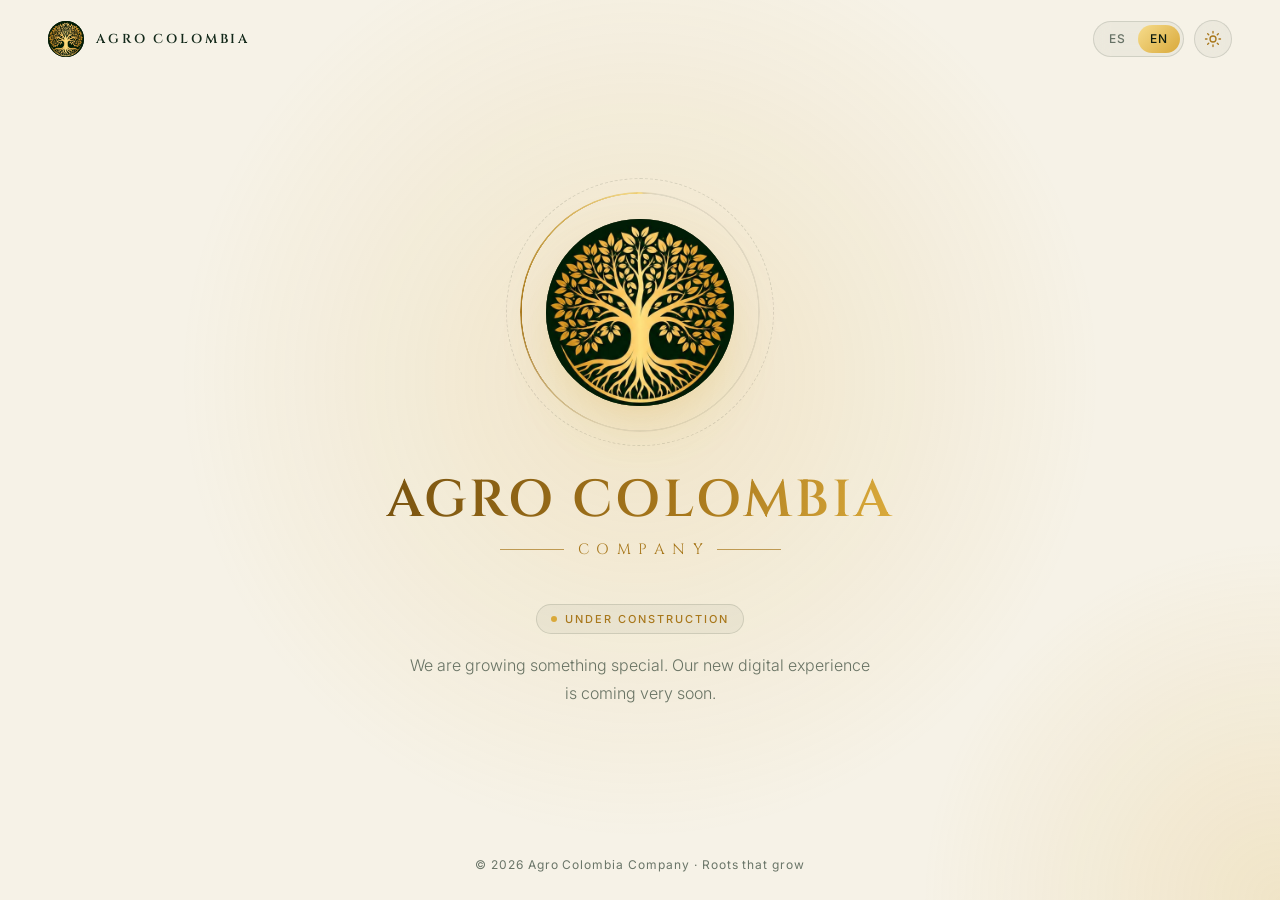
==== index.html @ 4789a325 "Landing de construcción" ====
<!doctype html>
<html lang="es" data-theme="dark">
<head>
  <meta charset="utf-8" />
  <meta name="viewport" content="width=device-width, initial-scale=1" />
  <title>Agro Colombia Company</title>
  <meta name="description" content="Agro Colombia Company — Sitio en construcción." />
  <meta name="theme-color" content="#0a1a0f" />
  <link rel="icon" type="image/jpeg" href="img/logo.jpeg" />
  <link rel="preconnect" href="https://fonts.googleapis.com" />
  <link rel="preconnect" href="https://fonts.gstatic.com" crossorigin />
  <link href="https://fonts.googleapis.com/css2?family=Cinzel:wght@500;600&family=Inter:wght@300;400;500&display=swap" rel="stylesheet" />

  <script>
    // Aplica tema e idioma antes de pintar para evitar parpadeo
    (function () {
      var theme, lang;
      try { theme = localStorage.getItem('acc-theme'); lang = localStorage.getItem('acc-lang'); } catch (e) {}
      if (!theme) theme = window.matchMedia('(prefers-color-scheme: light)').matches ? 'light' : 'dark';
      if (!lang) lang = (navigator.language || 'es').toLowerCase().indexOf('es') === 0 ? 'es' : 'en';
      document.documentElement.setAttribute('data-theme', theme);
      document.documentElement.setAttribute('lang', lang);
    })();
  </script>

  <style>
    :root {
      --gold-1: #f6dc8c;
      --gold-2: #d9a93a;
      --gold-3: #a8781c;
      --forest: #0a1a0f;
      --ease: cubic-bezier(.2, .7, .2, 1);
    }

    [data-theme="dark"] {
      --bg: #08150c;
      --bg-glow: rgba(217, 169, 58, .10);
      --surface: rgba(255, 255, 255, .04);
      --border: rgba(246, 220, 140, .16);
      --text: #efe8d2;
      --muted: rgba(239, 232, 210, .62);
      --accent: var(--gold-2);
      --track: rgba(246, 220, 140, .12);
      --leaf: rgba(217, 169, 58, .5);
      --title-grad: linear-gradient(100deg, var(--gold-3) 0%, var(--gold-2) 30%, var(--gold-1) 50%, var(--gold-2) 70%, var(--gold-3) 100%);
    }

    [data-theme="light"] {
      --bg: #f6f2e7;
      --bg-glow: rgba(217, 169, 58, .18);
      --surface: rgba(10, 26, 15, .04);
      --border: rgba(10, 26, 15, .12);
      --text: #13291a;
      --muted: rgba(19, 41, 26, .62);
      --accent: #a8781c;
      --track: rgba(10, 26, 15, .08);
      --leaf: rgba(168, 120, 28, .45);
      --title-grad: linear-gradient(100deg, #7a5410 0%, #a8781c 30%, #d9a93a 50%, #a8781c 70%, #7a5410 100%);
    }

    *, *::before, *::after { box-sizing: border-box; margin: 0; padding: 0; }

    html, body { height: 100%; }

    body {
      font-family: 'Inter', system-ui, -apple-system, sans-serif;
      background: var(--bg);
      color: var(--text);
      min-height: 100vh;
      min-height: 100dvh;
      display: flex;
      flex-direction: column;
      overflow-x: hidden;
      transition: background-color .6s var(--ease), color .6s var(--ease);
      -webkit-font-smoothing: antialiased;
    }

    /* Fondo: halo dorado suave + grano */
    body::before {
      content: '';
      position: fixed;
      inset: 0;
      background:
        radial-gradient(60vmax 60vmax at 50% 42%, var(--bg-glow), transparent 60%),
        radial-gradient(40vmax 40vmax at 100% 100%, var(--bg-glow), transparent 70%);
      pointer-events: none;
      z-index: 0;
      transition: opacity .6s;
    }

    /* Hojas flotantes */
    .leaves { position: fixed; inset: 0; pointer-events: none; z-index: 0; overflow: hidden; }
    .leaf {
      position: absolute;
      top: -40px;
      width: 12px; height: 12px;
      background: var(--leaf);
      border-radius: 0 100% 0 100%;
      opacity: 0;
      animation: fall linear infinite;
    }
    @keyframes fall {
      0%   { transform: translate3d(0, 0, 0) rotate(0deg); opacity: 0; }
      10%  { opacity: .9; }
      90%  { opacity: .6; }
      100% { transform: translate3d(var(--drift, 60px), 110vh, 0) rotate(540deg); opacity: 0; }
    }

    /* Header */
    header {
      position: relative;
      z-index: 2;
      display: flex;
      align-items: center;
      justify-content: space-between;
      padding: 20px clamp(16px, 4vw, 48px);
    }

    .brand {
      display: flex;
      align-items: center;
      gap: 12px;
      text-decoration: none;
      color: var(--text);
    }
    .brand .mini { width: 36px; height: 36px; }
    .brand span {
      font-family: 'Cinzel', serif;
      font-size: 13px;
      letter-spacing: .22em;
      font-weight: 600;
    }

    .controls { display: flex; align-items: center; gap: 10px; }

    .lang {
      display: inline-flex;
      padding: 3px;
      border: 1px solid var(--border);
      border-radius: 999px;
      background: var(--surface);
      backdrop-filter: blur(8px);
    }
    .lang button {
      border: 0;
      background: transparent;
      color: var(--muted);
      font: 500 12px/1 'Inter', sans-serif;
      letter-spacing: .08em;
      padding: 8px 12px;
      border-radius: 999px;
      cursor: pointer;
      transition: color .3s, background .3s;
    }
    .lang button[aria-pressed="true"] {
      background: linear-gradient(135deg, var(--gold-1), var(--gold-2));
      color: var(--forest);
    }

    .theme-btn {
      width: 38px; height: 38px;
      display: grid; place-items: center;
      border: 1px solid var(--border);
      border-radius: 50%;
      background: var(--surface);
      backdrop-filter: blur(8px);
      color: var(--accent);
      cursor: pointer;
      transition: transform .4s var(--ease), border-color .3s;
    }
    .theme-btn:hover { transform: rotate(18deg); border-color: var(--accent); }
    .theme-btn svg { width: 18px; height: 18px; }
    [data-theme="dark"] .icon-sun, [data-theme="light"] .icon-moon { display: none; }

    button:focus-visible { outline: 2px solid var(--accent); outline-offset: 2px; }

    /* Medallón del logo (recorta el emblema circular de la imagen) */
    .medallion {
      position: relative;
      border-radius: 50%;
      overflow: hidden;
      background: var(--forest);
      flex-shrink: 0;
    }
    .medallion img {
      position: absolute;
      width: 285%;
      left: -92%;
      top: -78.4%;
      max-width: none;
      user-select: none;
      pointer-events: none;
    }

    /* Contenido principal */
    main {
      position: relative;
      z-index: 1;
      flex: 1;
      display: flex;
      flex-direction: column;
      align-items: center;
      justify-content: center;
      text-align: center;
      padding: 24px 16px 40px;
    }

    .emblem {
      position: relative;
      width: clamp(180px, 42vw, 240px);
      aspect-ratio: 1;
      display: grid;
      place-items: center;
      margin-bottom: 40px;
      animation: rise 1.2s var(--ease) both;
    }
    .emblem .medallion {
      width: 78%;
      height: 78%;
      box-shadow: 0 20px 60px -20px rgba(217, 169, 58, .45), inset 0 0 0 1px rgba(246, 220, 140, .25);
      animation: breathe 5s ease-in-out infinite;
    }

    /* Anillos giratorios */
    .ring {
      position: absolute;
      inset: 0;
      border-radius: 50%;
      -webkit-mask: radial-gradient(farthest-side, transparent calc(100% - 2px), #000 calc(100% - 1.5px));
              mask: radial-gradient(farthest-side, transparent calc(100% - 2px), #000 calc(100% - 1.5px));
    }
    .ring.track { background: var(--track); }
    .ring.spin {
      background: conic-gradient(from 0deg, transparent 0 55%, var(--gold-3) 75%, var(--gold-1) 100%);
      animation: spin 2.8s linear infinite;
    }
    .ring.spin::after {
      content: '';
      position: absolute;
      top: 0; left: 50%;
      width: 6px; height: 6px;
      margin-left: -3px;
      border-radius: 50%;
      background: var(--gold-1);
      box-shadow: 0 0 12px 2px var(--gold-2);
    }
    .ring.outer {
      inset: -14px;
      background: none;
      -webkit-mask: none; mask: none;
      border: 1px dashed var(--border);
      animation: spin 40s linear infinite reverse;
    }

    @keyframes spin { to { transform: rotate(360deg); } }
    @keyframes breathe {
      0%, 100% { transform: scale(1); }
      50% { transform: scale(1.03); }
    }
    @keyframes rise {
      from { opacity: 0; transform: translateY(16px) scale(.96); }
      to { opacity: 1; transform: none; }
    }

    .title {
      font-family: 'Cinzel', serif;
      font-weight: 600;
      font-size: clamp(28px, 6.5vw, 52px);
      letter-spacing: .06em;
      line-height: 1.1;
      background: var(--title-grad);
      background-size: 200% auto;
      -webkit-background-clip: text;
              background-clip: text;
      color: transparent;
      animation: rise 1.2s .15s var(--ease) both, sheen 6s linear infinite;
    }
    @keyframes sheen { to { background-position: -200% center; } }

    .subtitle {
      display: flex;
      align-items: center;
      gap: 14px;
      margin-top: 10px;
      font-family: 'Cinzel', serif;
      font-size: clamp(12px, 2.4vw, 15px);
      letter-spacing: .5em;
      color: var(--accent);
      animation: rise 1.2s .25s var(--ease) both;
    }
    .subtitle::before, .subtitle::after {
      content: '';
      width: clamp(24px, 8vw, 64px);
      height: 1px;
      background: currentColor;
      opacity: .7;
    }
    .subtitle span { margin-right: -.5em; }

    .status {
      margin-top: 44px;
      max-width: 460px;
      animation: rise 1.2s .4s var(--ease) both;
    }
    .badge {
      display: inline-flex;
      align-items: center;
      gap: 8px;
      padding: 7px 14px;
      border: 1px solid var(--border);
      border-radius: 999px;
      background: var(--surface);
      font-size: 11px;
      font-weight: 500;
      letter-spacing: .18em;
      text-transform: uppercase;
      color: var(--accent);
    }
    .badge i {
      width: 6px; height: 6px;
      border-radius: 50%;
      background: var(--gold-2);
      animation: pulse 1.8s ease-in-out infinite;
    }
    @keyframes pulse {
      0%, 100% { box-shadow: 0 0 0 0 rgba(217, 169, 58, .6); }
      50% { box-shadow: 0 0 0 6px rgba(217, 169, 58, 0); }
    }

    .message {
      margin-top: 18px;
      font-size: clamp(14px, 2.2vw, 16px);
      font-weight: 300;
      line-height: 1.7;
      color: var(--muted);
    }


    footer {
      position: relative;
      z-index: 1;
      padding: 20px 16px 28px;
      text-align: center;
      font-size: 12px;
      letter-spacing: .08em;
      color: var(--muted);
    }

    /* Transición suave del texto al cambiar idioma */
    [data-i18n] { transition: opacity .25s; }
    .swapping [data-i18n] { opacity: 0; }

    @media (max-width: 480px) {
      .brand span { display: none; }
    }

    @media (prefers-reduced-motion: reduce) {
      *, *::before, *::after { animation-duration: .001ms !important; animation-iteration-count: 1 !important; }
      .leaves { display: none; }
      .ring.spin { animation-duration: 2.8s !important; animation-iteration-count: infinite !important; }
    }
  </style>
</head>
<body>
  <div class="leaves" aria-hidden="true"></div>

  <header>
    <a class="brand" href="index.html" aria-label="Agro Colombia Company">
      <div class="medallion mini"><img src="img/logo.jpeg" alt="" /></div>
      <span>AGRO COLOMBIA</span>
    </a>

    <div class="controls">
      <div class="lang" role="group" aria-label="Idioma / Language">
        <button type="button" data-lang="es" aria-pressed="true">ES</button>
        <button type="button" data-lang="en" aria-pressed="false">EN</button>
      </div>
      <button type="button" class="theme-btn" id="themeToggle" aria-label="Cambiar tema">
        <svg class="icon-moon" viewBox="0 0 24 24" fill="none" stroke="currentColor" stroke-width="1.8" stroke-linecap="round" stroke-linejoin="round"><path d="M21 12.8A9 9 0 1 1 11.2 3a7 7 0 0 0 9.8 9.8z"/></svg>
        <svg class="icon-sun" viewBox="0 0 24 24" fill="none" stroke="currentColor" stroke-width="1.8" stroke-linecap="round"><circle cx="12" cy="12" r="4"/><path d="M12 2v2M12 20v2M4.9 4.9l1.4 1.4M17.7 17.7l1.4 1.4M2 12h2M20 12h2M4.9 19.1l1.4-1.4M17.7 6.3l1.4-1.4"/></svg>
      </button>
    </div>
  </header>

  <main>
    <div class="emblem" aria-hidden="true">
      <div class="ring outer"></div>
      <div class="ring track"></div>
      <div class="ring spin"></div>
      <div class="medallion"><img src="img/logo.jpeg" alt="" /></div>
    </div>

    <h1 class="title">AGRO COLOMBIA</h1>
    <p class="subtitle"><span>COMPANY</span></p>

    <section class="status" aria-live="polite">
      <div class="badge"><i></i><span data-i18n="badge">En construcción</span></div>
      <p class="message" data-i18n="message">Estamos cultivando algo especial. Muy pronto conocerás nuestra nueva experiencia digital.</p>
    </section>
  </main>

  <footer>
    <span>&copy; <span id="year"></span> Agro Colombia Company</span> ·
    <span data-i18n="footer">Raíces que crecen</span>
  </footer>

  <script>
    (function () {
      var root = document.documentElement;
      var dict = {
        es: {
          badge: 'En construcción',
          message: 'Estamos cultivando algo especial. Muy pronto conocerás nuestra nueva experiencia digital.',
          footer: 'Raíces que crecen',
          themeLabel: 'Cambiar tema',
          title: 'Agro Colombia Company — Sitio en construcción'
        },
        en: {
          badge: 'Under construction',
          message: 'We are growing something special. Our new digital experience is coming very soon.',
          footer: 'Roots that grow',
          themeLabel: 'Toggle theme',
          title: 'Agro Colombia Company — Under construction'
        }
      };

      function save(key, val) { try { localStorage.setItem(key, val); } catch (e) {} }

      function applyLang(lang, animate) {
        var t = dict[lang];
        var render = function () {
          root.setAttribute('lang', lang);
          document.querySelectorAll('[data-i18n]').forEach(function (el) { el.textContent = t[el.dataset.i18n]; });
          document.querySelectorAll('[data-lang]').forEach(function (b) {
            b.setAttribute('aria-pressed', b.dataset.lang === lang ? 'true' : 'false');
          });
          document.getElementById('themeToggle').setAttribute('aria-label', t.themeLabel);
          document.title = t.title;
          document.body.classList.remove('swapping');
        };
        if (animate) { document.body.classList.add('swapping'); setTimeout(render, 220); }
        else render();
      }

      document.querySelectorAll('[data-lang]').forEach(function (b) {
        b.addEventListener('click', function () {
          if (b.dataset.lang === root.getAttribute('lang')) return;
          save('acc-lang', b.dataset.lang);
          applyLang(b.dataset.lang, true);
        });
      });

      document.getElementById('themeToggle').addEventListener('click', function () {
        var next = root.getAttribute('data-theme') === 'dark' ? 'light' : 'dark';
        root.setAttribute('data-theme', next);
        document.querySelector('meta[name="theme-color"]').setAttribute('content', next === 'dark' ? '#08150c' : '#f6f2e7');
        save('acc-theme', next);
      });

      applyLang(root.getAttribute('lang') === 'en' ? 'en' : 'es', false);
      document.getElementById('year').textContent = new Date().getFullYear();

      // Hojas doradas sutiles
      var leaves = document.querySelector('.leaves');
      var count = window.innerWidth < 600 ? 7 : 14;
      for (var i = 0; i < count; i++) {
        var l = document.createElement('span');
        var size = 6 + Math.random() * 9;
        l.className = 'leaf';
        l.style.left = (Math.random() * 100) + '%';
        l.style.width = l.style.height = size + 'px';
        l.style.animationDuration = (14 + Math.random() * 14) + 's';
        l.style.animationDelay = (-Math.random() * 28) + 's';
        l.style.setProperty('--drift', ((Math.random() - .5) * 200) + 'px');
        leaves.appendChild(l);
      }
    })();
  </script>
</body>
</html>
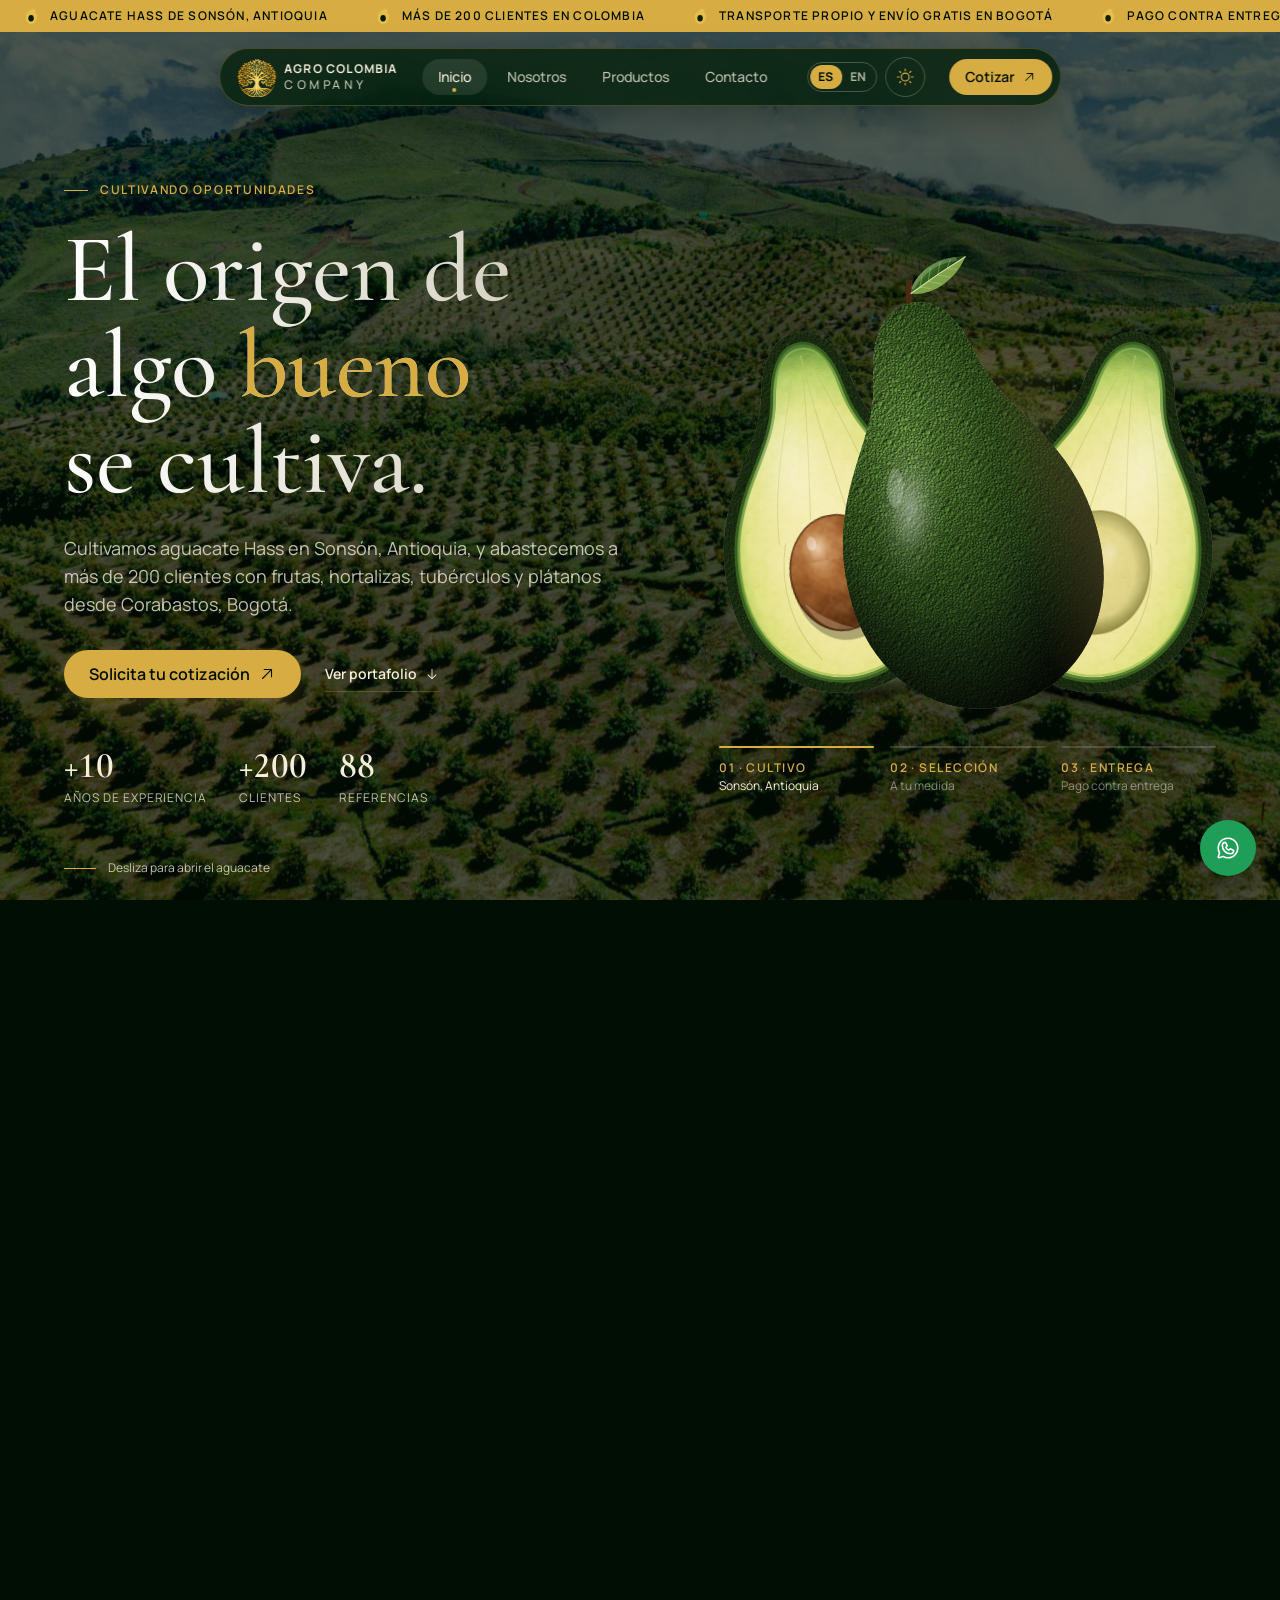
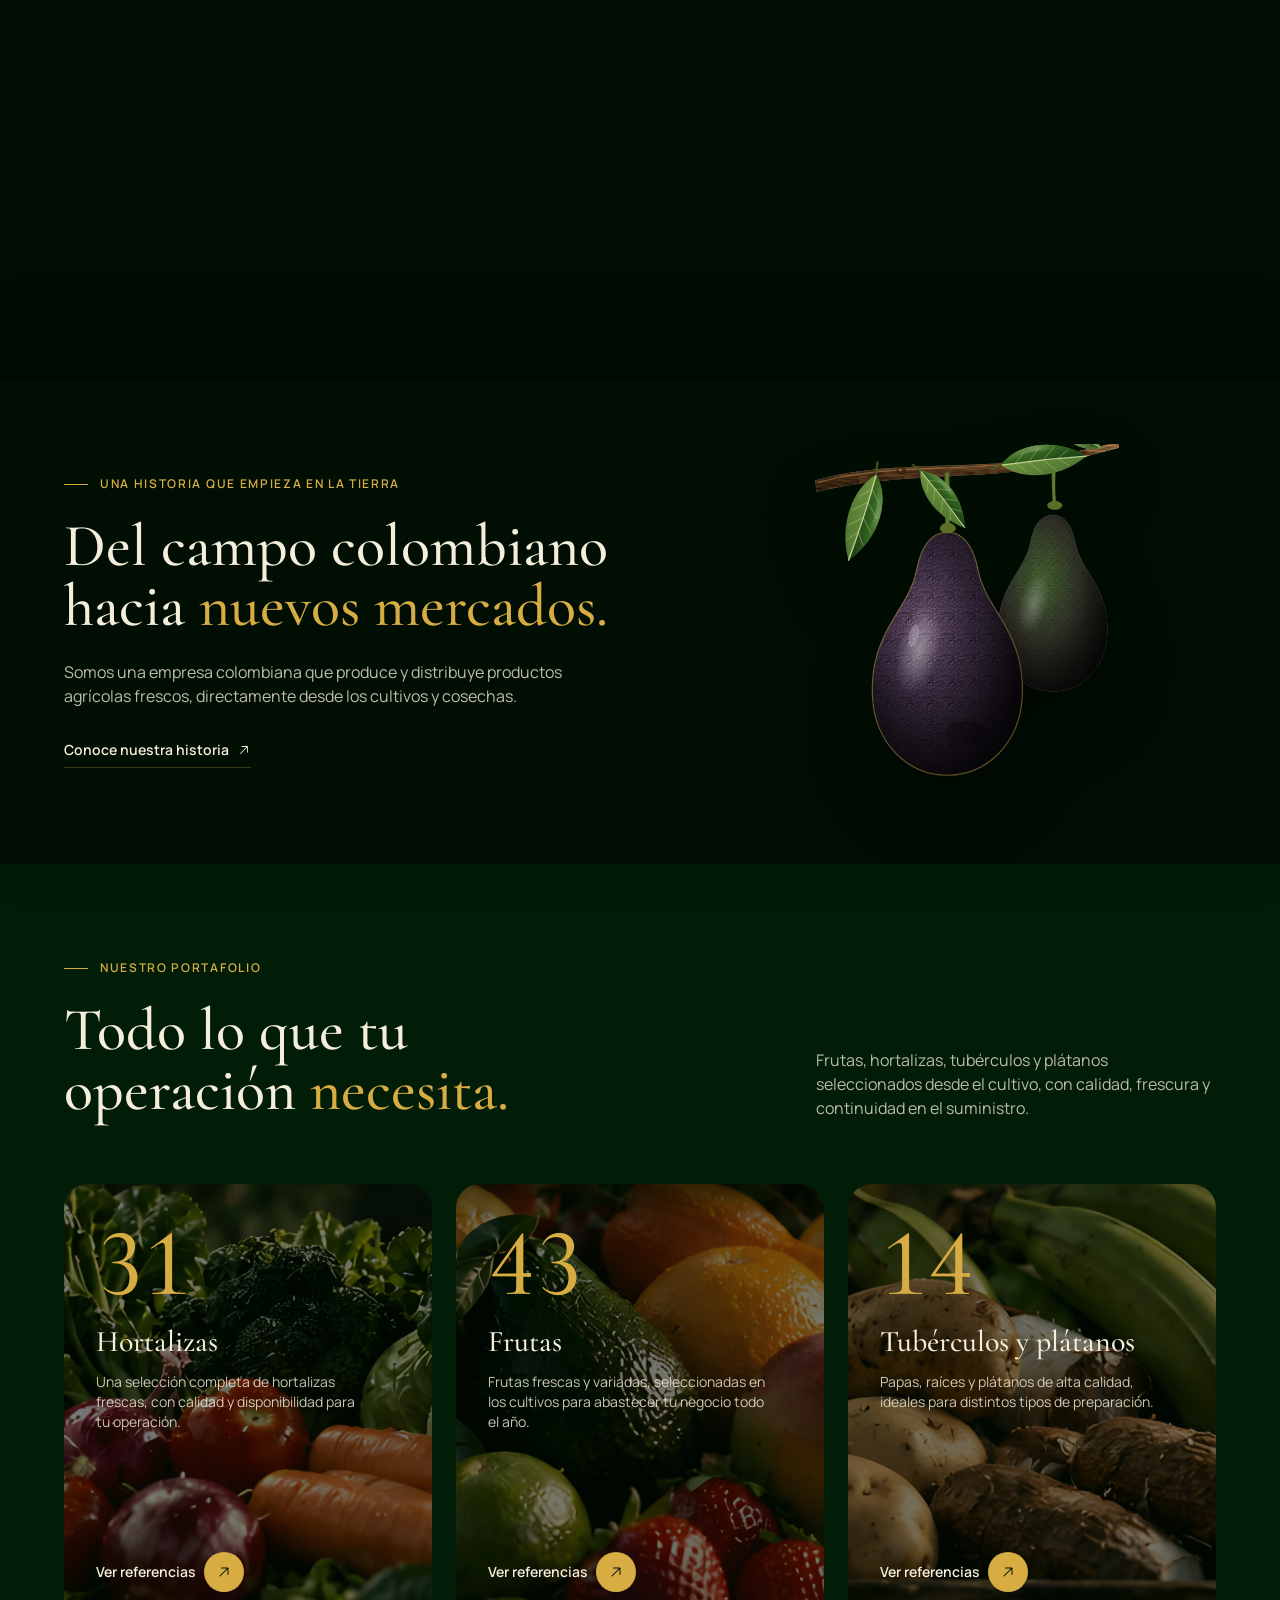
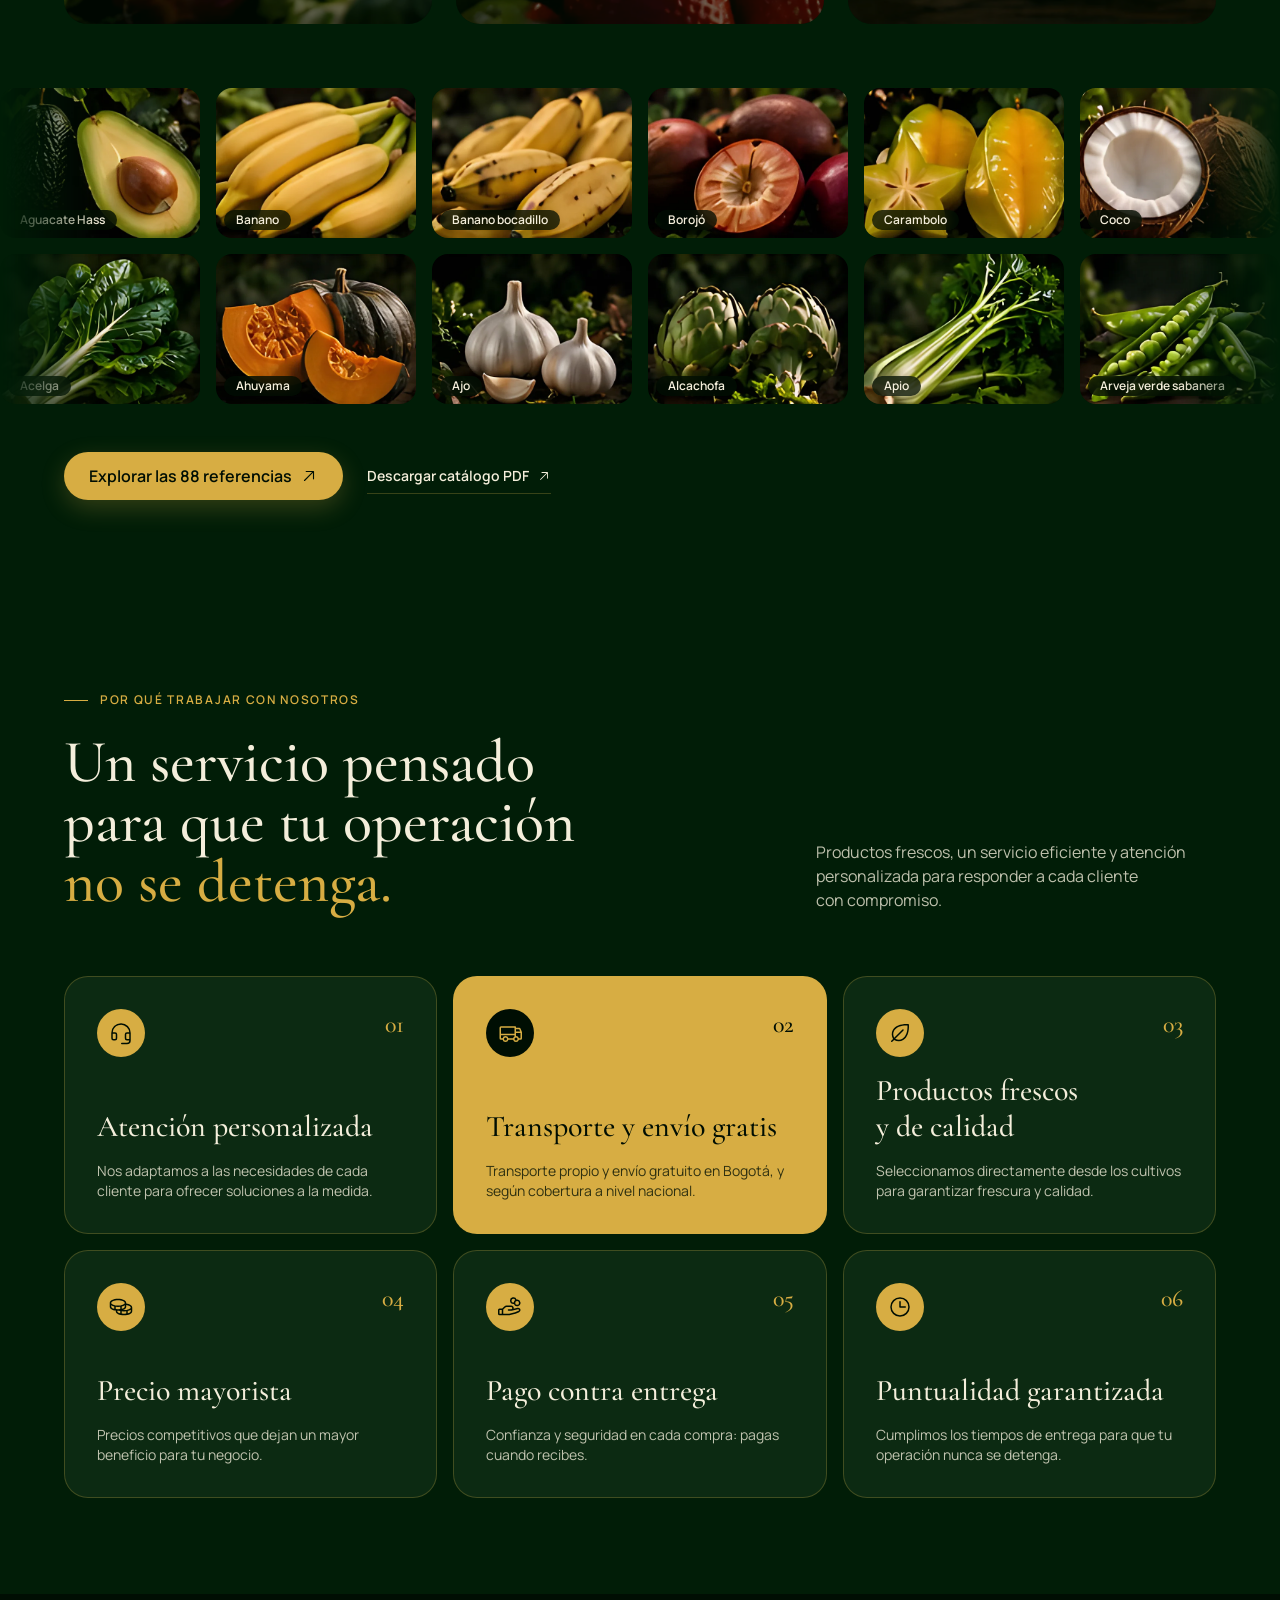
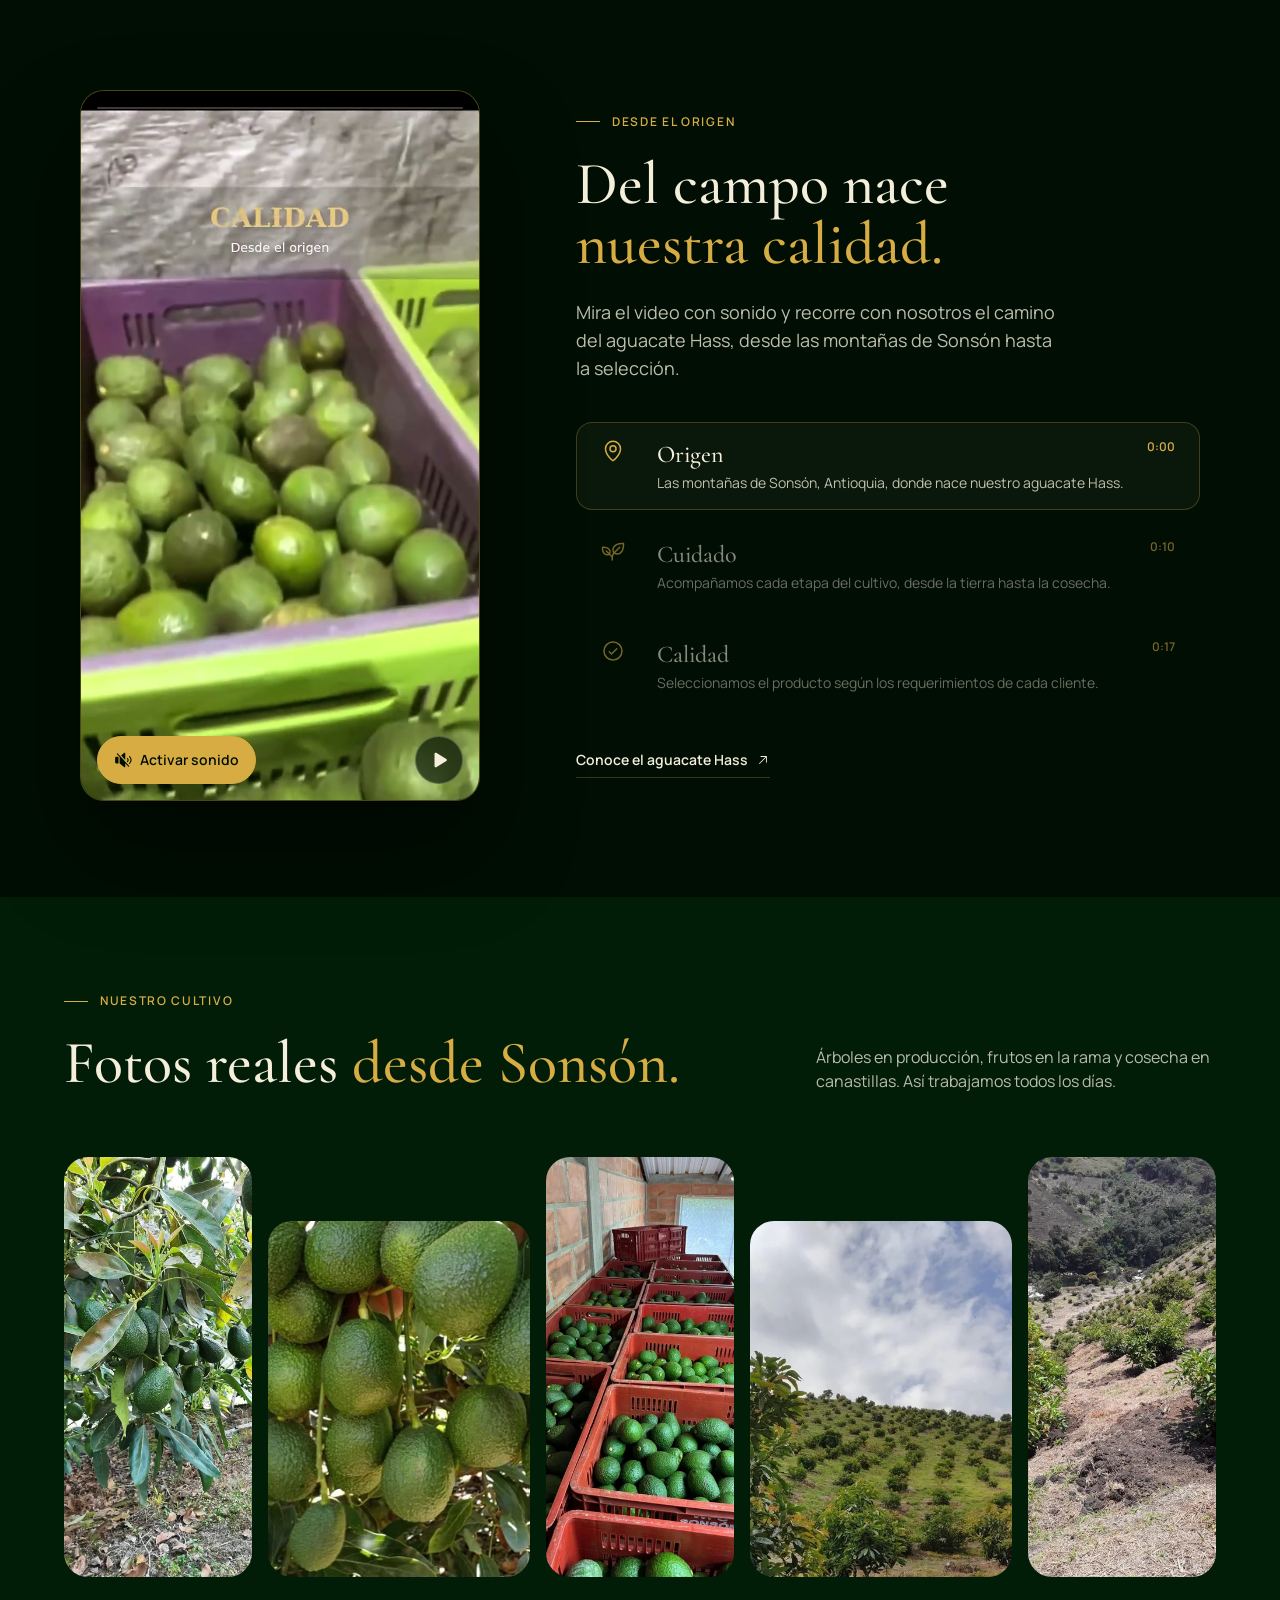
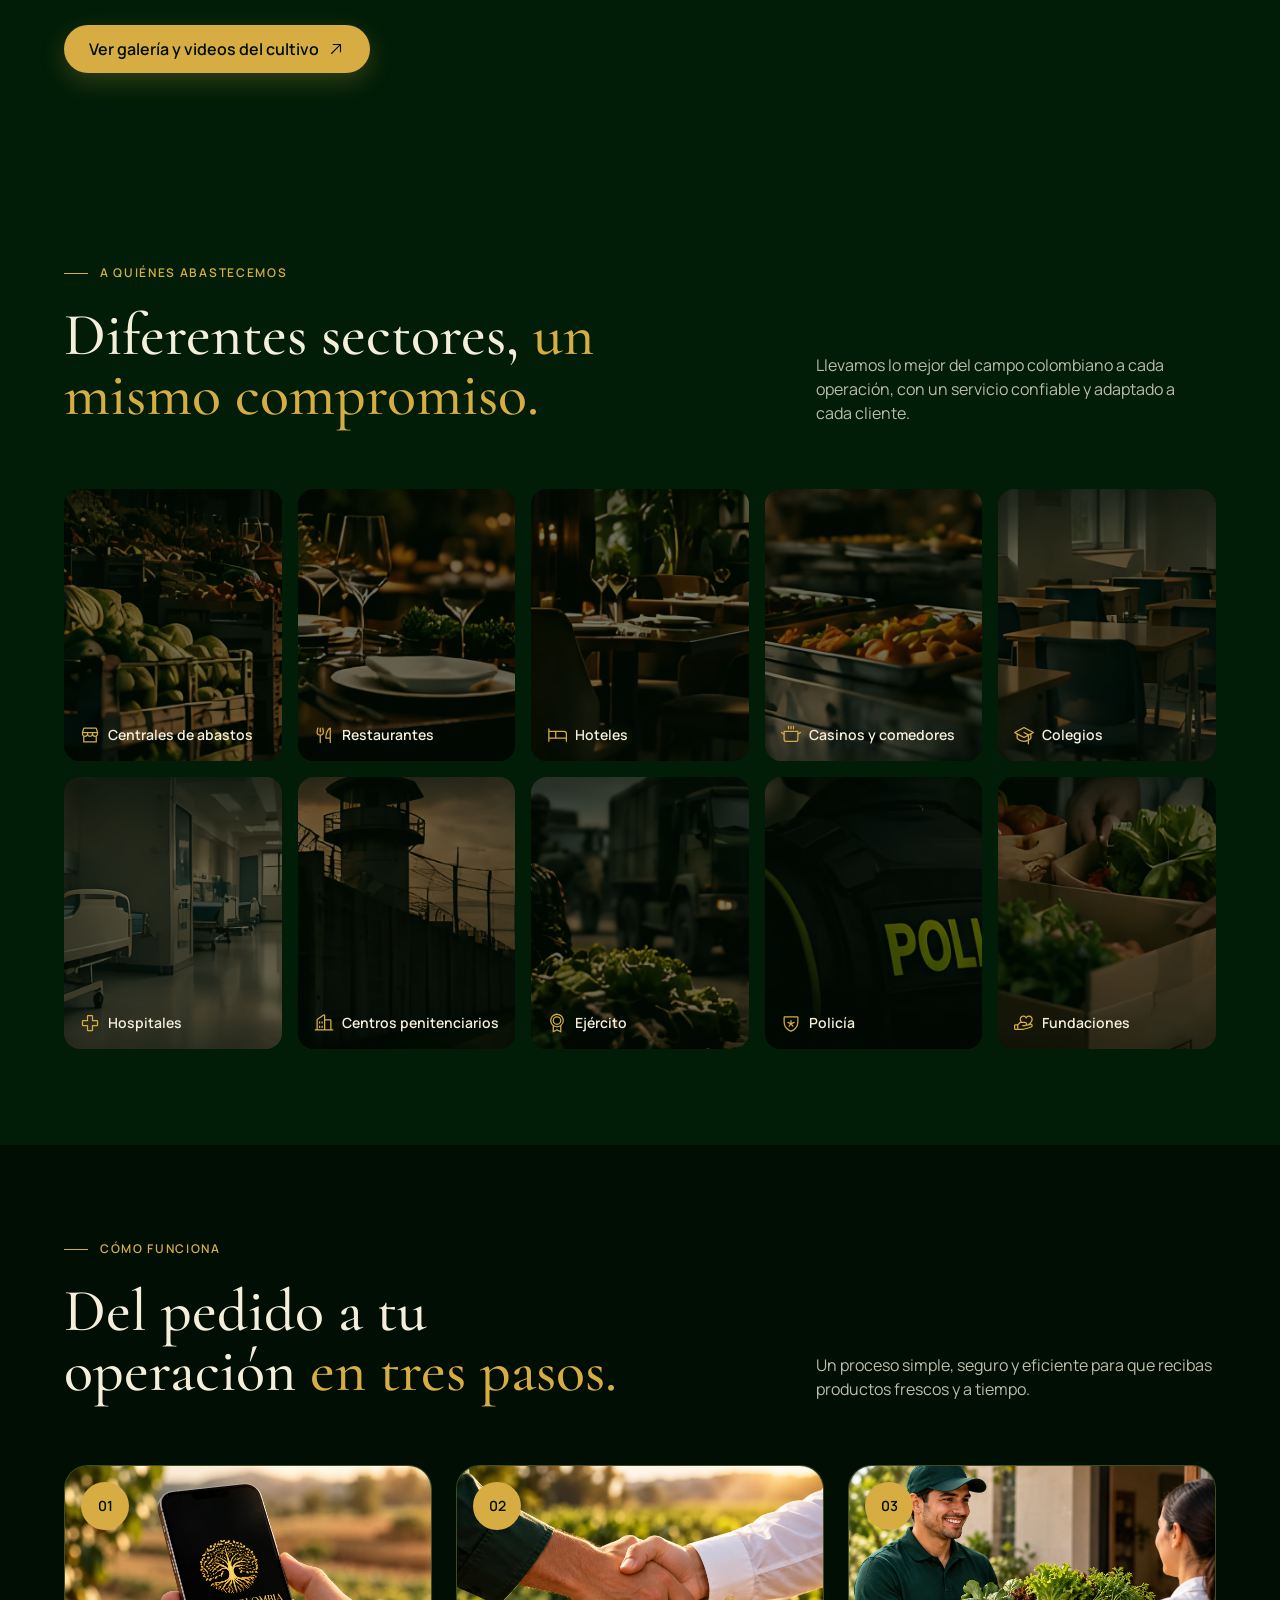
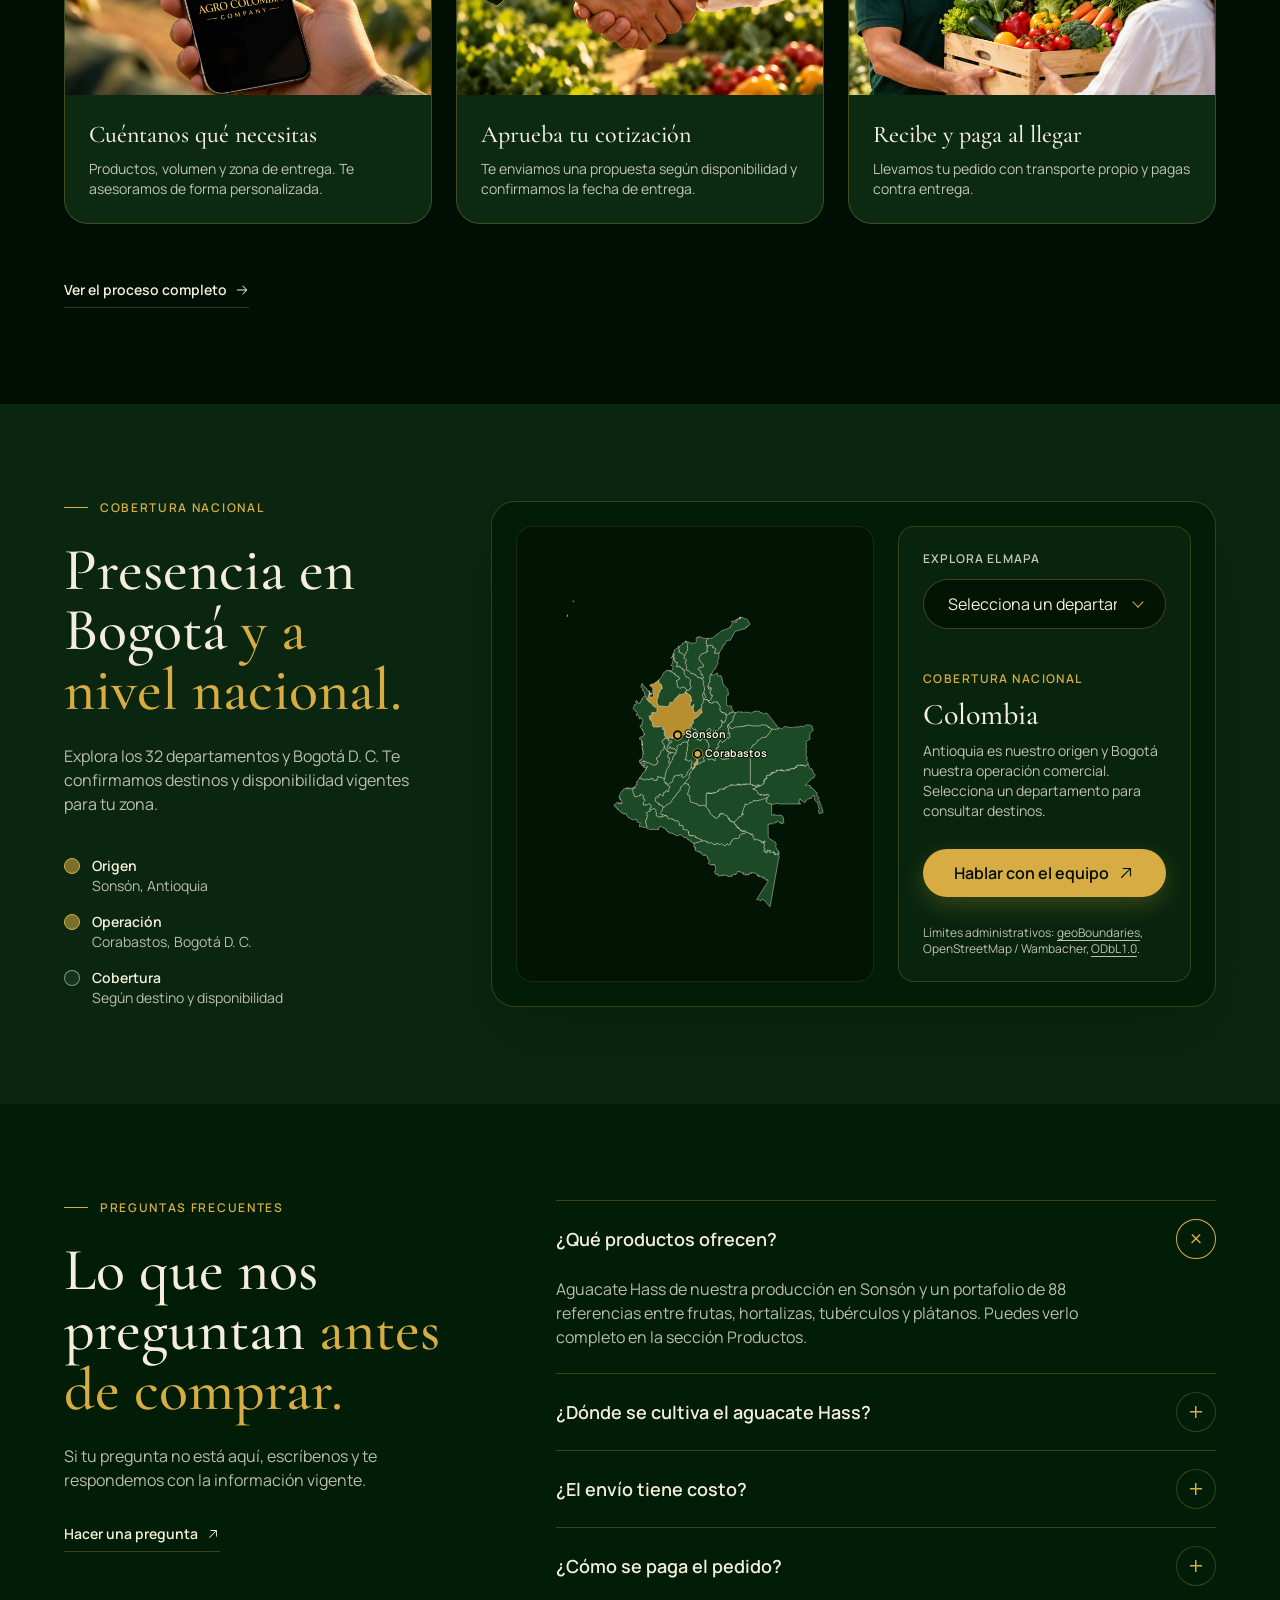
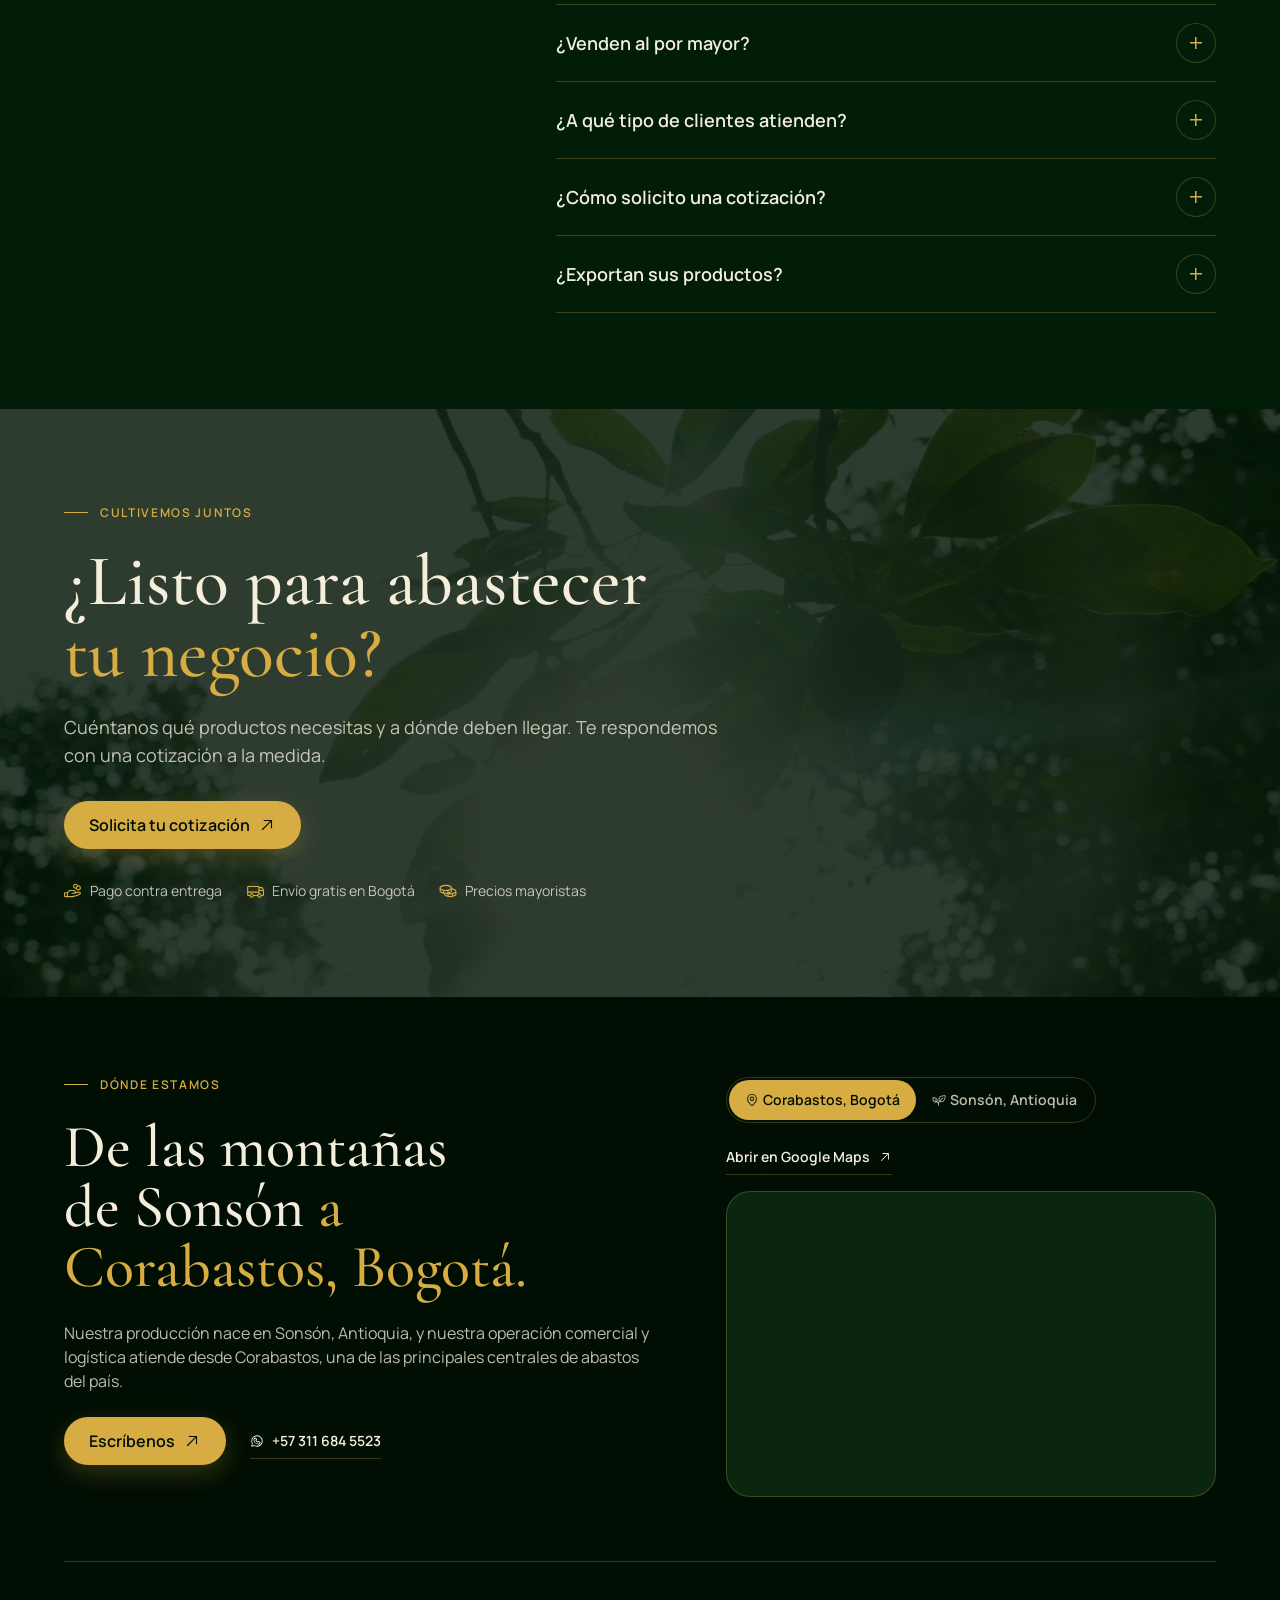
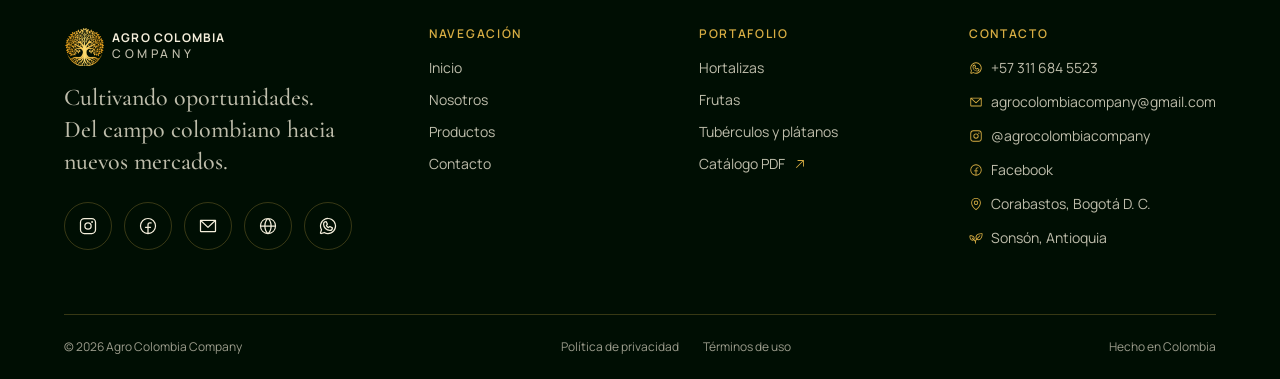
==== commit 61641e84: "Agrocolombiacompany web site v1" ====
--- a/index.html
+++ b/index.html
@@ -2,479 +2,355 @@
 <html lang="es" data-theme="dark">
 <head>
   <meta charset="utf-8" />
-  <meta name="viewport" content="width=device-width, initial-scale=1" />
-  <title>Agro Colombia Company</title>
-  <meta name="description" content="Agro Colombia Company — Sitio en construcción." />
-  <meta name="theme-color" content="#0a1a0f" />
-  <link rel="icon" type="image/jpeg" href="img/logo.jpeg" />
+  <meta name="viewport" content="width=device-width, initial-scale=1, viewport-fit=cover" />
+  <title data-en="Agro Colombia Company | Hass avocados and fresh produce">Agro Colombia Company | Aguacate Hass y productos agrícolas frescos</title>
+  <meta name="description" content="Aguacate Hass de Sonsón, Antioquia, y más de 80 referencias de frutas, hortalizas, tubérculos y plátanos. Transporte propio, envío gratis en Bogotá y pago contra entrega." data-en="Hass avocados from Sonsón, Antioquia, plus more than 80 fruits, vegetables, tubers and plantains. Own fleet, free delivery in Bogotá and cash on delivery." />
+  <meta name="theme-color" content="#011d07" />
+  <link rel="icon" type="image/png" href="assets/imgs/brand/favicon-agrocolombia.png" />
+  <link rel="apple-touch-icon" href="assets/imgs/brand/favicon-agrocolombia.png" />
+  <link rel="canonical" href="https://www.agrocolombiacompany.com/" />
+  <meta property="og:type" content="website" />
+  <meta property="og:locale" content="es_CO" />
+  <meta property="og:site_name" content="Agro Colombia Company" />
+  <meta property="og:title" content="Agro Colombia Company | Aguacate Hass y productos agrícolas frescos" />
+  <meta property="og:description" content="Aguacate Hass de Sonsón, Antioquia, y más de 80 referencias de frutas, hortalizas, tubérculos y plátanos. Transporte propio, envío gratis en Bogotá y pago contra entrega." />
+  <meta property="og:url" content="https://www.agrocolombiacompany.com/" />
+  <meta property="og:image" content="https://www.agrocolombiacompany.com/assets/imgs/origen/cultivo-hass-montana.jpg" />
+  <meta name="twitter:card" content="summary_large_image" />
   <link rel="preconnect" href="https://fonts.googleapis.com" />
   <link rel="preconnect" href="https://fonts.gstatic.com" crossorigin />
-  <link href="https://fonts.googleapis.com/css2?family=Cinzel:wght@500;600&family=Inter:wght@300;400;500&display=swap" rel="stylesheet" />
-
+  <link href="https://fonts.googleapis.com/css2?family=Cormorant+Garamond:wght@500;600&family=Manrope:wght@400;500;600;700&display=swap" rel="stylesheet" />
   <script>
-    // Aplica tema e idioma antes de pintar para evitar parpadeo
     (function () {
-      var theme, lang;
-      try { theme = localStorage.getItem('acc-theme'); lang = localStorage.getItem('acc-lang'); } catch (e) {}
-      if (!theme) theme = window.matchMedia('(prefers-color-scheme: light)').matches ? 'light' : 'dark';
-      if (!lang) lang = (navigator.language || 'es').toLowerCase().indexOf('es') === 0 ? 'es' : 'en';
-      document.documentElement.setAttribute('data-theme', theme);
-      document.documentElement.setAttribute('lang', lang);
+      var d = document.documentElement, t, l;
+      try { t = localStorage.getItem('acc-theme'); l = localStorage.getItem('acc-lang'); } catch (e) {}
+      d.setAttribute('data-theme', t === 'light' || t === 'dark' ? t : 'dark');
+      if (l === 'en') d.setAttribute('lang', 'en');
     })();
   </script>
-
-  <style>
-    :root {
-      --gold-1: #f6dc8c;
-      --gold-2: #d9a93a;
-      --gold-3: #a8781c;
-      --forest: #0a1a0f;
-      --ease: cubic-bezier(.2, .7, .2, 1);
-    }
-
-    [data-theme="dark"] {
-      --bg: #08150c;
-      --bg-glow: rgba(217, 169, 58, .10);
-      --surface: rgba(255, 255, 255, .04);
-      --border: rgba(246, 220, 140, .16);
-      --text: #efe8d2;
-      --muted: rgba(239, 232, 210, .62);
-      --accent: var(--gold-2);
-      --track: rgba(246, 220, 140, .12);
-      --leaf: rgba(217, 169, 58, .5);
-      --title-grad: linear-gradient(100deg, var(--gold-3) 0%, var(--gold-2) 30%, var(--gold-1) 50%, var(--gold-2) 70%, var(--gold-3) 100%);
-    }
-
-    [data-theme="light"] {
-      --bg: #f6f2e7;
-      --bg-glow: rgba(217, 169, 58, .18);
-      --surface: rgba(10, 26, 15, .04);
-      --border: rgba(10, 26, 15, .12);
-      --text: #13291a;
-      --muted: rgba(19, 41, 26, .62);
-      --accent: #a8781c;
-      --track: rgba(10, 26, 15, .08);
-      --leaf: rgba(168, 120, 28, .45);
-      --title-grad: linear-gradient(100deg, #7a5410 0%, #a8781c 30%, #d9a93a 50%, #a8781c 70%, #7a5410 100%);
-    }
-
-    *, *::before, *::after { box-sizing: border-box; margin: 0; padding: 0; }
-
-    html, body { height: 100%; }
-
-    body {
-      font-family: 'Inter', system-ui, -apple-system, sans-serif;
-      background: var(--bg);
-      color: var(--text);
-      min-height: 100vh;
-      min-height: 100dvh;
-      display: flex;
-      flex-direction: column;
-      overflow-x: hidden;
-      transition: background-color .6s var(--ease), color .6s var(--ease);
-      -webkit-font-smoothing: antialiased;
-    }
-
-    /* Fondo: halo dorado suave + grano */
-    body::before {
-      content: '';
-      position: fixed;
-      inset: 0;
-      background:
-        radial-gradient(60vmax 60vmax at 50% 42%, var(--bg-glow), transparent 60%),
-        radial-gradient(40vmax 40vmax at 100% 100%, var(--bg-glow), transparent 70%);
-      pointer-events: none;
-      z-index: 0;
-      transition: opacity .6s;
-    }
-
-    /* Hojas flotantes */
-    .leaves { position: fixed; inset: 0; pointer-events: none; z-index: 0; overflow: hidden; }
-    .leaf {
-      position: absolute;
-      top: -40px;
-      width: 12px; height: 12px;
-      background: var(--leaf);
-      border-radius: 0 100% 0 100%;
-      opacity: 0;
-      animation: fall linear infinite;
-    }
-    @keyframes fall {
-      0%   { transform: translate3d(0, 0, 0) rotate(0deg); opacity: 0; }
-      10%  { opacity: .9; }
-      90%  { opacity: .6; }
-      100% { transform: translate3d(var(--drift, 60px), 110vh, 0) rotate(540deg); opacity: 0; }
-    }
-
-    /* Header */
-    header {
-      position: relative;
-      z-index: 2;
-      display: flex;
-      align-items: center;
-      justify-content: space-between;
-      padding: 20px clamp(16px, 4vw, 48px);
-    }
-
-    .brand {
-      display: flex;
-      align-items: center;
-      gap: 12px;
-      text-decoration: none;
-      color: var(--text);
-    }
-    .brand .mini { width: 36px; height: 36px; }
-    .brand span {
-      font-family: 'Cinzel', serif;
-      font-size: 13px;
-      letter-spacing: .22em;
-      font-weight: 600;
-    }
-
-    .controls { display: flex; align-items: center; gap: 10px; }
-
-    .lang {
-      display: inline-flex;
-      padding: 3px;
-      border: 1px solid var(--border);
-      border-radius: 999px;
-      background: var(--surface);
-      backdrop-filter: blur(8px);
-    }
-    .lang button {
-      border: 0;
-      background: transparent;
-      color: var(--muted);
-      font: 500 12px/1 'Inter', sans-serif;
-      letter-spacing: .08em;
-      padding: 8px 12px;
-      border-radius: 999px;
-      cursor: pointer;
-      transition: color .3s, background .3s;
-    }
-    .lang button[aria-pressed="true"] {
-      background: linear-gradient(135deg, var(--gold-1), var(--gold-2));
-      color: var(--forest);
-    }
-
-    .theme-btn {
-      width: 38px; height: 38px;
-      display: grid; place-items: center;
-      border: 1px solid var(--border);
-      border-radius: 50%;
-      background: var(--surface);
-      backdrop-filter: blur(8px);
-      color: var(--accent);
-      cursor: pointer;
-      transition: transform .4s var(--ease), border-color .3s;
-    }
-    .theme-btn:hover { transform: rotate(18deg); border-color: var(--accent); }
-    .theme-btn svg { width: 18px; height: 18px; }
-    [data-theme="dark"] .icon-sun, [data-theme="light"] .icon-moon { display: none; }
-
-    button:focus-visible { outline: 2px solid var(--accent); outline-offset: 2px; }
-
-    /* Medallón del logo (recorta el emblema circular de la imagen) */
-    .medallion {
-      position: relative;
-      border-radius: 50%;
-      overflow: hidden;
-      background: var(--forest);
-      flex-shrink: 0;
-    }
-    .medallion img {
-      position: absolute;
-      width: 285%;
-      left: -92%;
-      top: -78.4%;
-      max-width: none;
-      user-select: none;
-      pointer-events: none;
-    }
-
-    /* Contenido principal */
-    main {
-      position: relative;
-      z-index: 1;
-      flex: 1;
-      display: flex;
-      flex-direction: column;
-      align-items: center;
-      justify-content: center;
-      text-align: center;
-      padding: 24px 16px 40px;
-    }
-
-    .emblem {
-      position: relative;
-      width: clamp(180px, 42vw, 240px);
-      aspect-ratio: 1;
-      display: grid;
-      place-items: center;
-      margin-bottom: 40px;
-      animation: rise 1.2s var(--ease) both;
-    }
-    .emblem .medallion {
-      width: 78%;
-      height: 78%;
-      box-shadow: 0 20px 60px -20px rgba(217, 169, 58, .45), inset 0 0 0 1px rgba(246, 220, 140, .25);
-      animation: breathe 5s ease-in-out infinite;
-    }
-
-    /* Anillos giratorios */
-    .ring {
-      position: absolute;
-      inset: 0;
-      border-radius: 50%;
-      -webkit-mask: radial-gradient(farthest-side, transparent calc(100% - 2px), #000 calc(100% - 1.5px));
-              mask: radial-gradient(farthest-side, transparent calc(100% - 2px), #000 calc(100% - 1.5px));
-    }
-    .ring.track { background: var(--track); }
-    .ring.spin {
-      background: conic-gradient(from 0deg, transparent 0 55%, var(--gold-3) 75%, var(--gold-1) 100%);
-      animation: spin 2.8s linear infinite;
-    }
-    .ring.spin::after {
-      content: '';
-      position: absolute;
-      top: 0; left: 50%;
-      width: 6px; height: 6px;
-      margin-left: -3px;
-      border-radius: 50%;
-      background: var(--gold-1);
-      box-shadow: 0 0 12px 2px var(--gold-2);
-    }
-    .ring.outer {
-      inset: -14px;
-      background: none;
-      -webkit-mask: none; mask: none;
-      border: 1px dashed var(--border);
-      animation: spin 40s linear infinite reverse;
-    }
-
-    @keyframes spin { to { transform: rotate(360deg); } }
-    @keyframes breathe {
-      0%, 100% { transform: scale(1); }
-      50% { transform: scale(1.03); }
-    }
-    @keyframes rise {
-      from { opacity: 0; transform: translateY(16px) scale(.96); }
-      to { opacity: 1; transform: none; }
-    }
-
-    .title {
-      font-family: 'Cinzel', serif;
-      font-weight: 600;
-      font-size: clamp(28px, 6.5vw, 52px);
-      letter-spacing: .06em;
-      line-height: 1.1;
-      background: var(--title-grad);
-      background-size: 200% auto;
-      -webkit-background-clip: text;
-              background-clip: text;
-      color: transparent;
-      animation: rise 1.2s .15s var(--ease) both, sheen 6s linear infinite;
-    }
-    @keyframes sheen { to { background-position: -200% center; } }
-
-    .subtitle {
-      display: flex;
-      align-items: center;
-      gap: 14px;
-      margin-top: 10px;
-      font-family: 'Cinzel', serif;
-      font-size: clamp(12px, 2.4vw, 15px);
-      letter-spacing: .5em;
-      color: var(--accent);
-      animation: rise 1.2s .25s var(--ease) both;
-    }
-    .subtitle::before, .subtitle::after {
-      content: '';
-      width: clamp(24px, 8vw, 64px);
-      height: 1px;
-      background: currentColor;
-      opacity: .7;
-    }
-    .subtitle span { margin-right: -.5em; }
-
-    .status {
-      margin-top: 44px;
-      max-width: 460px;
-      animation: rise 1.2s .4s var(--ease) both;
-    }
-    .badge {
-      display: inline-flex;
-      align-items: center;
-      gap: 8px;
-      padding: 7px 14px;
-      border: 1px solid var(--border);
-      border-radius: 999px;
-      background: var(--surface);
-      font-size: 11px;
-      font-weight: 500;
-      letter-spacing: .18em;
-      text-transform: uppercase;
-      color: var(--accent);
-    }
-    .badge i {
-      width: 6px; height: 6px;
-      border-radius: 50%;
-      background: var(--gold-2);
-      animation: pulse 1.8s ease-in-out infinite;
-    }
-    @keyframes pulse {
-      0%, 100% { box-shadow: 0 0 0 0 rgba(217, 169, 58, .6); }
-      50% { box-shadow: 0 0 0 6px rgba(217, 169, 58, 0); }
-    }
-
-    .message {
-      margin-top: 18px;
-      font-size: clamp(14px, 2.2vw, 16px);
-      font-weight: 300;
-      line-height: 1.7;
-      color: var(--muted);
-    }
-
-
-    footer {
-      position: relative;
-      z-index: 1;
-      padding: 20px 16px 28px;
-      text-align: center;
-      font-size: 12px;
-      letter-spacing: .08em;
-      color: var(--muted);
-    }
-
-    /* Transición suave del texto al cambiar idioma */
-    [data-i18n] { transition: opacity .25s; }
-    .swapping [data-i18n] { opacity: 0; }
-
-    @media (max-width: 480px) {
-      .brand span { display: none; }
-    }
-
-    @media (prefers-reduced-motion: reduce) {
-      *, *::before, *::after { animation-duration: .001ms !important; animation-iteration-count: 1 !important; }
-      .leaves { display: none; }
-      .ring.spin { animation-duration: 2.8s !important; animation-iteration-count: infinite !important; }
-    }
-  </style>
+  <link rel="stylesheet" href="assets/css/icons.css?v=202610122132" />
+  <link rel="stylesheet" href="site.css?v=202610122132" />
+  <script type="application/ld+json">{"@context": "https://schema.org", "@type": "Organization", "name": "Agro Colombia Company", "url": "https://www.agrocolombiacompany.com/", "logo": "https://www.agrocolombiacompany.com/assets/imgs/brand/logo-completo.png", "email": "agrocolombiacompany@gmail.com", "sameAs": ["https://www.instagram.com/agrocolombiacompany/", "https://www.facebook.com/share/1GnSrKpnuH/"], "slogan": "Cultivando oportunidades", "address": {"@type": "PostalAddress", "addressLocality": "Bogotá", "addressRegion": "Bogotá D. C.", "addressCountry": "CO"}, "description": "Empresa colombiana dedicada a la producción y distribución de productos agrícolas frescos, con especial enfoque en aguacate Hass de Sonsón, Antioquia."}</script>
+  <script type="application/ld+json">{"@context": "https://schema.org", "@type": "FAQPage", "mainEntity": [{"@type": "Question", "name": "¿Qué productos ofrecen?", "acceptedAnswer": {"@type": "Answer", "text": "Aguacate Hass de nuestra producción en Sonsón y un portafolio de 88 referencias entre frutas, hortalizas, tubérculos y plátanos. Puedes verlo completo en la sección Productos."}}, {"@type": "Question", "name": "¿Dónde se cultiva el aguacate Hass?", "acceptedAnswer": {"@type": "Answer", "text": "En Sonsón, Antioquia, una región de tradición agrícola. Desde allí conectamos la producción con nuestra operación comercial en Corabastos, Bogotá."}}, {"@type": "Question", "name": "¿El envío tiene costo?", "acceptedAnswer": {"@type": "Answer", "text": "Contamos con transporte propio y el envío es gratis en Bogotá. Para otras ciudades lo confirmamos según la cobertura de tu zona."}}, {"@type": "Question", "name": "¿Cómo se paga el pedido?", "acceptedAnswer": {"@type": "Answer", "text": "Pagas contra entrega, cuando recibes tus productos en la fecha acordada."}}, {"@type": "Question", "name": "¿Venden al por mayor?", "acceptedAnswer": {"@type": "Answer", "text": "Sí. Manejamos precios mayoristas para negocios e instituciones. Volúmenes y frecuencia se acuerdan en cada cotización."}}, {"@type": "Question", "name": "¿A qué tipo de clientes atienden?", "acceptedAnswer": {"@type": "Answer", "text": "Centrales de abastos, restaurantes, hoteles, casinos, colegios, hospitales, instituciones públicas y fundaciones, entre otros."}}, {"@type": "Question", "name": "¿Cómo solicito una cotización?", "acceptedAnswer": {"@type": "Answer", "text": "Escríbenos desde el formulario de contacto, por correo, Instagram o Facebook con los productos, el volumen y la zona de entrega. Te enviamos una propuesta detallada."}}, {"@type": "Question", "name": "¿Exportan sus productos?", "acceptedAnswer": {"@type": "Answer", "text": "Hoy comercializamos a nivel nacional y avanzamos en una nueva etapa orientada a mercados internacionales. Si te interesa, conversemos."}}]}</script>
 </head>
 <body>
-  <div class="leaves" aria-hidden="true"></div>
-
-  <header>
-    <a class="brand" href="index.html" aria-label="Agro Colombia Company">
-      <div class="medallion mini"><img src="img/logo.jpeg" alt="" /></div>
-      <span>AGRO COLOMBIA</span>
-    </a>
-
-    <div class="controls">
-      <div class="lang" role="group" aria-label="Idioma / Language">
-        <button type="button" data-lang="es" aria-pressed="true">ES</button>
-        <button type="button" data-lang="en" aria-pressed="false">EN</button>
-      </div>
-      <button type="button" class="theme-btn" id="themeToggle" aria-label="Cambiar tema">
-        <svg class="icon-moon" viewBox="0 0 24 24" fill="none" stroke="currentColor" stroke-width="1.8" stroke-linecap="round" stroke-linejoin="round"><path d="M21 12.8A9 9 0 1 1 11.2 3a7 7 0 0 0 9.8 9.8z"/></svg>
-        <svg class="icon-sun" viewBox="0 0 24 24" fill="none" stroke="currentColor" stroke-width="1.8" stroke-linecap="round"><circle cx="12" cy="12" r="4"/><path d="M12 2v2M12 20v2M4.9 4.9l1.4 1.4M17.7 17.7l1.4 1.4M2 12h2M20 12h2M4.9 19.1l1.4-1.4M17.7 6.3l1.4-1.4"/></svg>
-      </button>
-    </div>
-  </header>
-
-  <main>
-    <div class="emblem" aria-hidden="true">
-      <div class="ring outer"></div>
-      <div class="ring track"></div>
-      <div class="ring spin"></div>
-      <div class="medallion"><img src="img/logo.jpeg" alt="" /></div>
-    </div>
-
-    <h1 class="title">AGRO COLOMBIA</h1>
-    <p class="subtitle"><span>COMPANY</span></p>
-
-    <section class="status" aria-live="polite">
-      <div class="badge"><i></i><span data-i18n="badge">En construcción</span></div>
-      <p class="message" data-i18n="message">Estamos cultivando algo especial. Muy pronto conocerás nuestra nueva experiencia digital.</p>
+  <a class="skip-link" href="#contenido">Saltar al contenido</a>
+  <div class="top-sentinel" aria-hidden="true" style="position:absolute;top:0;height:120px;width:1px"></div>
+  <div class="site-top">
+    <div class="marquee-bar" role="region" aria-label="Novedades">
+      <div class="marquee-track"><div class="marquee-group"><span class="marquee-item"><img src="assets/imgs/brand/avocado-mark.svg" alt="" />Aguacate Hass de Sonsón, Antioquia</span><span class="marquee-item"><img src="assets/imgs/brand/avocado-mark.svg" alt="" />Más de 200 clientes en Colombia</span><span class="marquee-item"><img src="assets/imgs/brand/avocado-mark.svg" alt="" />Transporte propio y envío gratis en Bogotá</span><span class="marquee-item"><img src="assets/imgs/brand/avocado-mark.svg" alt="" />Pago contra entrega</span><span class="marquee-item"><img src="assets/imgs/brand/avocado-mark.svg" alt="" />88 referencias del campo colombiano</span><span class="marquee-item"><img src="assets/imgs/brand/avocado-mark.svg" alt="" />Precios mayoristas</span><span class="marquee-item"><img src="assets/imgs/brand/avocado-mark.svg" alt="" />Operación comercial en Corabastos, Bogotá</span></div><div class="marquee-group" aria-hidden="true"><span class="marquee-item"><img src="assets/imgs/brand/avocado-mark.svg" alt="" />Aguacate Hass de Sonsón, Antioquia</span><span class="marquee-item"><img src="assets/imgs/brand/avocado-mark.svg" alt="" />Más de 200 clientes en Colombia</span><span class="marquee-item"><img src="assets/imgs/brand/avocado-mark.svg" alt="" />Transporte propio y envío gratis en Bogotá</span><span class="marquee-item"><img src="assets/imgs/brand/avocado-mark.svg" alt="" />Pago contra entrega</span><span class="marquee-item"><img src="assets/imgs/brand/avocado-mark.svg" alt="" />88 referencias del campo colombiano</span><span class="marquee-item"><img src="assets/imgs/brand/avocado-mark.svg" alt="" />Precios mayoristas</span><span class="marquee-item"><img src="assets/imgs/brand/avocado-mark.svg" alt="" />Operación comercial en Corabastos, Bogotá</span></div></div>
+    </div>
+    <header class="site-header">
+      <div class="island">
+        <a class="brand-lockup" href="index.html" aria-label="Agro Colombia Company, inicio"><img src="assets/imgs/brand/favicon-agrocolombia.png" alt="" width="40" height="40" /><span>Agro Colombia <small>Company</small></span></a>
+        <nav class="site-nav" aria-label="Navegación principal"><a href="index.html" aria-current="page">Inicio</a><a href="nosotros.html">Nosotros</a><a href="servicios.html">Productos</a><a href="contacto.html">Contacto</a></nav>
+        <div class="header-preferences">
+          <div class="language-switch" role="group" aria-label="Idioma"><button type="button" data-language="es" aria-pressed="true">ES</button><button type="button" data-language="en" aria-pressed="false">EN</button></div>
+          <button class="icon-button theme-toggle" type="button" data-theme-toggle aria-label="Cambiar tema"><i class="icon icon-sun" aria-hidden="true"></i><i class="icon icon-moon" aria-hidden="true"></i></button>
+          <button class="menu-toggle" type="button" aria-expanded="false" aria-controls="menu-overlay" aria-label="Abrir menú"><span></span><span></span></button>
+        </div>
+        <a class="header-cta" href="contacto.html">Cotizar <i class="icon icon-arrow-up-right" aria-hidden="true"></i></a>
+      </div>
+    </header>
+  </div>
+  <div class="menu-overlay" id="menu-overlay" inert>
+    <nav aria-label="Menú móvil"><a href="index.html" style="--i:0" aria-current="page"><small>01</small>Inicio</a><a href="nosotros.html" style="--i:1"><small>02</small>Nosotros</a><a href="servicios.html" style="--i:2"><small>03</small>Productos</a><a href="contacto.html" style="--i:3"><small>04</small>Contacto</a></nav>
+    <div class="overlay-foot" style="--i:5">
+      <a class="button button-gold" href="contacto.html">Solicita tu cotización <i class="icon icon-arrow-up-right" aria-hidden="true"></i></a>
+      <div class="social-row"><a href="https://www.instagram.com/agrocolombiacompany/" target="_blank" rel="noopener" aria-label="Instagram"><i class="icon icon-instagram-logo" aria-hidden="true"></i></a><a href="https://www.facebook.com/share/1GnSrKpnuH/" target="_blank" rel="noopener" aria-label="Facebook"><i class="icon icon-facebook-logo" aria-hidden="true"></i></a><a href="mailto:agrocolombiacompany@gmail.com" aria-label="Correo electrónico"><i class="icon icon-envelope-simple" aria-hidden="true"></i></a><a href="https://www.agrocolombiacompany.com" aria-label="Sitio web"><i class="icon icon-globe-simple" aria-hidden="true"></i></a><a href="https://wa.me/573116845523" data-whatsapp-link target="_blank" rel="noopener" aria-label="WhatsApp"><i class="icon icon-whatsapp-logo" aria-hidden="true"></i></a></div>
+    </div>
+  </div>
+<main id="contenido">
+    <section class="hero hero-scroll on-dark" data-hero-scroll aria-labelledby="hero-title">
+      <div class="hero-sticky">
+        <div class="hero-bg"><img src="assets/imgs/origen/cultivo-hass-montana.jpg" alt="" fetchpriority="high" /></div>
+        <div class="hero-copy">
+          <p class="eyebrow reveal">Cultivando oportunidades</p>
+          <h1 id="hero-title" class="reveal" style="--d:1">El origen de algo <em>bueno</em><br />se cultiva.</h1>
+          <p class="hero-intro reveal" style="--d:2">Cultivamos aguacate Hass en Sonsón, Antioquia, y abastecemos a más de 200 clientes con frutas, hortalizas, tubérculos y plátanos desde Corabastos, Bogotá.</p>
+          <div class="hero-links reveal" style="--d:3">
+            <a class="button button-gold" href="contacto.html">Solicita tu cotización <i class="icon icon-arrow-up-right" aria-hidden="true"></i></a>
+            <a class="text-link" href="#portafolio">Ver portafolio <i class="icon icon-arrow-down" aria-hidden="true"></i></a>
+          </div>
+          <ul class="hero-stats reveal" style="--d:4">
+            <li><strong data-count="10" data-prefix="+">+10</strong><span>años de experiencia</span></li>
+            <li><strong data-count="200" data-prefix="+">+200</strong><span>clientes</span></li>
+            <li><strong data-count="88">88</strong><span>referencias</span></li>
+          </ul>
+        </div>
+        <div class="avocado-stage" aria-hidden="true">
+          <div class="avocado"><div class="avocado-glow"></div><svg viewBox="0 0 400 520" aria-hidden="true" focusable="false">
+  <defs>
+    <radialGradient id="av-skin" cx="36%" cy="30%" r="78%"><stop offset="0" stop-color="#4d7030"/><stop offset=".42" stop-color="#2b4719"/><stop offset=".78" stop-color="#15270f"/><stop offset="1" stop-color="#080f06"/></radialGradient>
+    <radialGradient id="av-volume" cx="40%" cy="36%" r="70%"><stop offset=".55" stop-color="#000" stop-opacity="0"/><stop offset="1" stop-color="#000" stop-opacity=".55"/></radialGradient>
+    <radialGradient id="av-spec" cx="50%" cy="50%" r="50%"><stop offset="0" stop-color="#fff" stop-opacity=".42"/><stop offset=".6" stop-color="#fff" stop-opacity=".08"/><stop offset="1" stop-color="#fff" stop-opacity="0"/></radialGradient>
+    <linearGradient id="av-rim" x1="0" y1="0" x2="1" y2="0"><stop offset=".7" stop-color="#d7ad43" stop-opacity="0"/><stop offset="1" stop-color="#e9c96a" stop-opacity=".22"/></linearGradient>
+    <radialGradient id="av-flesh" cx="50%" cy="62%" r="62%"><stop offset="0" stop-color="#f8f1b8"/><stop offset=".45" stop-color="#efe79c"/><stop offset=".7" stop-color="#dfe17f"/><stop offset=".86" stop-color="#b3cd5a"/><stop offset=".95" stop-color="#77a03a"/><stop offset="1" stop-color="#456f25"/></radialGradient>
+    <radialGradient id="av-gloss" cx="36%" cy="34%" r="55%"><stop offset="0" stop-color="#fff" stop-opacity=".42"/><stop offset=".35" stop-color="#fff" stop-opacity=".12"/><stop offset="1" stop-color="#fff" stop-opacity="0"/></radialGradient>
+    <radialGradient id="av-seed" cx="34%" cy="28%" r="80%"><stop offset="0" stop-color="#d9a26a"/><stop offset=".38" stop-color="#a1632f"/><stop offset=".75" stop-color="#6b3a18"/><stop offset="1" stop-color="#3f200b"/></radialGradient>
+    <radialGradient id="av-cavity" cx="50%" cy="40%" r="62%"><stop offset="0" stop-color="#e9dd92"/><stop offset=".75" stop-color="#ddd185"/><stop offset="1" stop-color="#a99d50"/></radialGradient>
+    <radialGradient id="av-ground" cx="50%" cy="50%" r="50%"><stop offset="0" stop-color="#000" stop-opacity=".45"/><stop offset="1" stop-color="#000" stop-opacity="0"/></radialGradient>
+    <linearGradient id="av-leaf" x1="0" y1="0" x2="1" y2="1"><stop offset="0" stop-color="#5f8f35"/><stop offset=".55" stop-color="#2f5d1f"/><stop offset="1" stop-color="#173a12"/></linearGradient>
+    <pattern id="av-fl" width="70" height="70" patternUnits="userSpaceOnUse"><image preserveAspectRatio="none" href="[data-uri]" width="70" height="70"/></pattern>
+    <pattern id="av-sd" width="110" height="110" patternUnits="userSpaceOnUse"><image preserveAspectRatio="none" href="[data-uri]" width="110" height="110"/></pattern>
+    <radialGradient id="av-cav-shade" cx="50%" cy="50%" r="50%"><stop offset=".72" stop-color="#6b6a2a" stop-opacity="0"/><stop offset="1" stop-color="#6b6a2a" stop-opacity=".45"/></radialGradient>
+    <pattern id="av-tex" width="44" height="44" patternUnits="userSpaceOnUse"><image preserveAspectRatio="none" href="[data-uri]" width="44" height="44"/></pattern>
+  </defs>
+  <g class="avocado-half is-left">
+    <ellipse cx="200" cy="506" rx="118" ry="12" fill="url(#av-ground)"/>
+    <path d="M200 40C168 40 150 70 142 110C134 152 112 178 92 214C66 260 56 300 58 350C62 440 126 500 200 500C274 500 338 440 342 350C344 300 334 260 308 214C288 178 266 152 258 110C250 70 232 40 200 40Z" fill="#18290f"/>
+    <path d="M200 40C168 40 150 70 142 110C134 152 112 178 92 214C66 260 56 300 58 350C62 440 126 500 200 500C274 500 338 440 342 350C344 300 334 260 308 214C288 178 266 152 258 110C250 70 232 40 200 40Z" fill="url(#av-tex)" style="mix-blend-mode:overlay" opacity=".8"/>
+    <path d="M200 56C176 56 162 82 156 118C149 160 126 188 106 224C82 268 73 304 75 350C79 428 136 484 200 484C264 484 321 428 325 350C327 304 318 268 294 224C274 188 251 160 244 118C238 82 224 56 200 56Z" fill="url(#av-flesh)"/>
+    <path d="M200 56C176 56 162 82 156 118C149 160 126 188 106 224C82 268 73 304 75 350C79 428 136 484 200 484C264 484 321 428 325 350C327 304 318 268 294 224C274 188 251 160 244 118C238 82 224 56 200 56Z" fill="url(#av-fl)" style="mix-blend-mode:soft-light" opacity=".45"/>
+    <path d="M200 56C176 56 162 82 156 118C149 160 126 188 106 224C82 268 73 304 75 350C79 428 136 484 200 484C264 484 321 428 325 350C327 304 318 268 294 224C274 188 251 160 244 118C238 82 224 56 200 56Z" fill="none" stroke="#3f6d22" stroke-width="7" opacity=".8"/><path d="M200 56C176 56 162 82 156 118C149 160 126 188 106 224C82 268 73 304 75 350C79 428 136 484 200 484C264 484 321 428 325 350C327 304 318 268 294 224C274 188 251 160 244 118C238 82 224 56 200 56Z" fill="none" stroke="#8fb84a" stroke-width="3" opacity=".55" transform="translate(200 270) scale(.975) translate(-200 -270)"/>
+    <g fill="none" stroke="#b9bf66" stroke-width="1.4" stroke-linecap="round" opacity=".55"><path d="M200 70C196 140 186 210 176 276"/><path d="M200 70C204 140 214 210 224 276"/><path d="M184 96C160 170 136 232 132 300"/><path d="M216 96C240 170 264 232 268 300"/><path d="M140 300C122 352 130 410 160 452"/><path d="M260 300C278 352 270 410 240 452"/></g>
+    <path d="M200 56C176 56 162 82 156 118C149 160 126 188 106 224C82 268 73 304 75 350C79 428 136 484 200 484C264 484 321 428 325 350C327 304 318 268 294 224C274 188 251 160 244 118C238 82 224 56 200 56Z" fill="url(#av-gloss)"/>
+    <g class="avocado-seed">
+      <ellipse cx="200" cy="350" rx="64" ry="76" fill="#000" opacity=".22" transform="translate(4 8)"/>
+      <ellipse cx="200" cy="348" rx="62" ry="74" fill="url(#av-seed)"/>
+      <ellipse cx="200" cy="348" rx="62" ry="74" fill="url(#av-sd)" style="mix-blend-mode:soft-light" opacity=".35"/>
+      <path d="M150 378C160 410 186 424 214 422C190 414 168 400 150 378Z" fill="#c9a27a" opacity=".45"/>
+      <path d="M236 290C252 300 260 318 260 336C252 318 244 304 236 290Z" fill="#c9a27a" opacity=".4"/>
+      <ellipse cx="200" cy="348" rx="61" ry="73" fill="none" stroke="#3a1d09" stroke-width="2" opacity=".55"/>
+      <ellipse cx="178" cy="314" rx="20" ry="27" fill="url(#av-spec)"/>
+      <ellipse cx="172" cy="306" rx="6" ry="9" fill="#fff" opacity=".35"/>
+    </g>
+  </g>
+  <g class="avocado-half is-right">
+    <ellipse cx="200" cy="506" rx="118" ry="12" fill="url(#av-ground)"/>
+    <path d="M200 40C168 40 150 70 142 110C134 152 112 178 92 214C66 260 56 300 58 350C62 440 126 500 200 500C274 500 338 440 342 350C344 300 334 260 308 214C288 178 266 152 258 110C250 70 232 40 200 40Z" fill="#18290f"/>
+    <path d="M200 40C168 40 150 70 142 110C134 152 112 178 92 214C66 260 56 300 58 350C62 440 126 500 200 500C274 500 338 440 342 350C344 300 334 260 308 214C288 178 266 152 258 110C250 70 232 40 200 40Z" fill="url(#av-tex)" style="mix-blend-mode:overlay" opacity=".8"/>
+    <path d="M200 56C176 56 162 82 156 118C149 160 126 188 106 224C82 268 73 304 75 350C79 428 136 484 200 484C264 484 321 428 325 350C327 304 318 268 294 224C274 188 251 160 244 118C238 82 224 56 200 56Z" fill="url(#av-flesh)"/>
+    <path d="M200 56C176 56 162 82 156 118C149 160 126 188 106 224C82 268 73 304 75 350C79 428 136 484 200 484C264 484 321 428 325 350C327 304 318 268 294 224C274 188 251 160 244 118C238 82 224 56 200 56Z" fill="url(#av-fl)" style="mix-blend-mode:soft-light" opacity=".45"/>
+    <path d="M200 56C176 56 162 82 156 118C149 160 126 188 106 224C82 268 73 304 75 350C79 428 136 484 200 484C264 484 321 428 325 350C327 304 318 268 294 224C274 188 251 160 244 118C238 82 224 56 200 56Z" fill="none" stroke="#3f6d22" stroke-width="7" opacity=".8"/><path d="M200 56C176 56 162 82 156 118C149 160 126 188 106 224C82 268 73 304 75 350C79 428 136 484 200 484C264 484 321 428 325 350C327 304 318 268 294 224C274 188 251 160 244 118C238 82 224 56 200 56Z" fill="none" stroke="#8fb84a" stroke-width="3" opacity=".55" transform="translate(200 270) scale(.975) translate(-200 -270)"/>
+    <g fill="none" stroke="#b9bf66" stroke-width="1.4" stroke-linecap="round" opacity=".55"><path d="M200 70C196 140 186 210 176 276"/><path d="M200 70C204 140 214 210 224 276"/><path d="M184 96C160 170 136 232 132 300"/><path d="M216 96C240 170 264 232 268 300"/><path d="M140 300C122 352 130 410 160 452"/><path d="M260 300C278 352 270 410 240 452"/></g>
+    <path d="M200 56C176 56 162 82 156 118C149 160 126 188 106 224C82 268 73 304 75 350C79 428 136 484 200 484C264 484 321 428 325 350C327 304 318 268 294 224C274 188 251 160 244 118C238 82 224 56 200 56Z" fill="url(#av-gloss)"/>
+    <ellipse cx="200" cy="348" rx="66" ry="78" fill="url(#av-cavity)"/>
+    <ellipse cx="200" cy="348" rx="66" ry="78" fill="url(#av-fl)" style="mix-blend-mode:soft-light" opacity=".3"/>
+    <ellipse cx="200" cy="348" rx="66" ry="78" fill="url(#av-cav-shade)"/>
+    <ellipse cx="200" cy="348" rx="66" ry="78" fill="none" stroke="#9c8f45" stroke-width="2.5" opacity=".55"/>
+    <ellipse cx="188" cy="322" rx="22" ry="30" fill="url(#av-spec)" opacity=".7"/>
+  </g>
+  <g class="avocado-whole">
+    <path d="M200 44C201 34 203 26 206 18" stroke="#4a2a12" stroke-width="7" stroke-linecap="round" fill="none"/>
+    <g class="avocado-leaf"><g transform="translate(205 30) rotate(-20) scale(.7)">
+      <path d="M0 0C22 -24 68 -27 104 0C68 24 22 21 0 0Z" fill="#7ea24a"/>
+      <path d="M0 0C22 -24 68 -27 104 0Z" fill="url(#av-leaf)"/>
+      <path d="M8 -6C30 -18 62 -20 88 -6" stroke="#fff" stroke-opacity=".2" stroke-width="6" stroke-linecap="round" fill="none"/>
+      <path d="M0 0Q52 -2 104 0" stroke="#d9e3a0" stroke-width="1.8" stroke-linecap="round" fill="none"/>
+      <g stroke="#cbd98d" stroke-width="1" stroke-linecap="round" opacity=".6" fill="none"><path d="M18 -1L30 -13"/><path d="M34 -1L48 -16"/><path d="M52 -1L66 -15"/><path d="M70 -1L82 -10"/><path d="M18 0L30 11"/><path d="M34 0L48 14"/><path d="M52 0L66 13"/><path d="M70 0L82 9"/></g>
+    </g></g>
+    <path d="M200 40C168 40 150 70 142 110C134 152 112 178 92 214C66 260 56 300 58 350C62 440 126 500 200 500C274 500 338 440 342 350C344 300 334 260 308 214C288 178 266 152 258 110C250 70 232 40 200 40Z" fill="url(#av-skin)"/>
+    <path d="M200 40C168 40 150 70 142 110C134 152 112 178 92 214C66 260 56 300 58 350C62 440 126 500 200 500C274 500 338 440 342 350C344 300 334 260 308 214C288 178 266 152 258 110C250 70 232 40 200 40Z" fill="url(#av-tex)" style="mix-blend-mode:overlay"/>
+    <path d="M200 40C168 40 150 70 142 110C134 152 112 178 92 214C66 260 56 300 58 350C62 440 126 500 200 500C274 500 338 440 342 350C344 300 334 260 308 214C288 178 266 152 258 110C250 70 232 40 200 40Z" fill="url(#av-volume)"/>
+    <path d="M200 40C168 40 150 70 142 110C134 152 112 178 92 214C66 260 56 300 58 350C62 440 126 500 200 500C274 500 338 440 342 350C344 300 334 260 308 214C288 178 266 152 258 110C250 70 232 40 200 40Z" fill="url(#av-rim)"/>
+    <ellipse cx="146" cy="262" rx="40" ry="84" transform="rotate(14 146 262)" fill="url(#av-spec)"/>
+    <ellipse cx="136" cy="236" rx="9" ry="22" transform="rotate(14 136 236)" fill="#fff" opacity=".22"/>
+  </g>
+</svg></div>
+          <ol class="avocado-steps">
+            <li><b>01 · Cultivo</b>Sonsón, Antioquia</li>
+            <li><b>02 · Selección</b>A tu medida</li>
+            <li><b>03 · Entrega</b>Pago contra entrega</li>
+          </ol>
+        </div>
+        <a class="scroll-cue" href="#historia"><span class="scroll-line"></span>Desliza para abrir el aguacate</a>
+      </div>
+    </section>
+
+    <section class="manifesto on-deep on-dark" id="historia">
+      <div class="manifesto-inner">
+        <p class="eyebrow">Una historia que empieza en la tierra</p>
+        <h2 class="word-reveal" data-words data-es="Del campo colombiano hacia nuevos mercados." data-accent="4">Del campo colombiano hacia nuevos mercados.</h2>
+        <p class="reveal">Somos una empresa colombiana que produce y distribuye productos agrícolas frescos, directamente desde los cultivos y cosechas.</p>
+        <a class="text-link reveal" href="nosotros.html">Conoce nuestra historia <i class="icon icon-arrow-up-right" aria-hidden="true"></i></a>
+      </div>
+      <img class="manifesto-figure" src="assets/imgs/brand/aguacate-hass-rama.svg?v=202610122132" alt="" aria-hidden="true" />
+    </section>
+
+    <section class="section" id="portafolio">
+      <div class="section-head">
+        <div><p class="eyebrow reveal">Nuestro portafolio</p><h2 class="h-section reveal" style="--d:1">Todo lo que tu operación <em>necesita.</em></h2></div>
+        <p class="reveal" style="--d:2">Frutas, hortalizas, tubérculos y plátanos seleccionados desde el cultivo, con calidad, frescura y continuidad en el suministro.</p>
+      </div>
+      <div class="category-grid"><a class="category-card reveal" style="--d:0" href="servicios.html#hortalizas">
+          <img src="assets/imgs/escenas/cat-hortalizas.webp" alt="" loading="lazy" />
+          <div class="category-card-body"><span class="category-count" data-count="31">31</span><h3>Hortalizas</h3><p>Una selección completa de hortalizas frescas, con calidad y disponibilidad para tu operación.</p>
+          <span class="card-link">Ver referencias <i class="icon icon-arrow-up-right" aria-hidden="true"></i></span></div></a><a class="category-card reveal" style="--d:1" href="servicios.html#frutas">
+          <img src="assets/imgs/escenas/cat-frutas.webp" alt="" loading="lazy" />
+          <div class="category-card-body"><span class="category-count" data-count="43">43</span><h3>Frutas</h3><p>Frutas frescas y variadas, seleccionadas en los cultivos para abastecer tu negocio todo el año.</p>
+          <span class="card-link">Ver referencias <i class="icon icon-arrow-up-right" aria-hidden="true"></i></span></div></a><a class="category-card reveal" style="--d:2" href="servicios.html#tuberculos">
+          <img src="assets/imgs/escenas/cat-tuberculos.webp" alt="" loading="lazy" />
+          <div class="category-card-body"><span class="category-count" data-count="14">14</span><h3>Tubérculos y plátanos</h3><p>Papas, raíces y plátanos de alta calidad, ideales para distintos tipos de preparación.</p>
+          <span class="card-link">Ver referencias <i class="icon icon-arrow-up-right" aria-hidden="true"></i></span></div></a></div>
+      <div class="product-marquee" aria-label="Muestra de productos"><div class="product-row" style="--dur:110s"><figure class="product-tile"><img src="assets/imgs/productos/aguacate-hass.webp" alt="Aguacate Hass" width="480" height="360" loading="lazy" decoding="async" /><figcaption>Aguacate Hass</figcaption></figure><figure class="product-tile"><img src="assets/imgs/productos/banano.webp" alt="Banano" width="480" height="360" loading="lazy" decoding="async" /><figcaption>Banano</figcaption></figure><figure class="product-tile"><img src="assets/imgs/productos/banano-bocadillo.webp" alt="Banano bocadillo" width="480" height="360" loading="lazy" decoding="async" /><figcaption>Banano bocadillo</figcaption></figure><figure class="product-tile"><img src="assets/imgs/productos/borojo.webp" alt="Borojó" width="480" height="360" loading="lazy" decoding="async" /><figcaption>Borojó</figcaption></figure><figure class="product-tile"><img src="assets/imgs/productos/carambolo.webp" alt="Carambolo" width="480" height="360" loading="lazy" decoding="async" /><figcaption>Carambolo</figcaption></figure><figure class="product-tile"><img src="assets/imgs/productos/coco.webp" alt="Coco" width="480" height="360" loading="lazy" decoding="async" /><figcaption>Coco</figcaption></figure><figure class="product-tile"><img src="assets/imgs/productos/curuba.webp" alt="Curuba" width="480" height="360" loading="lazy" decoding="async" /><figcaption>Curuba</figcaption></figure><figure class="product-tile"><img src="assets/imgs/productos/granadilla.webp" alt="Granadilla" width="480" height="360" loading="lazy" decoding="async" /><figcaption>Granadilla</figcaption></figure><figure class="product-tile"><img src="assets/imgs/productos/guayaba.webp" alt="Guayaba" width="480" height="360" loading="lazy" decoding="async" /><figcaption>Guayaba</figcaption></figure><figure class="product-tile"><img src="assets/imgs/productos/guanabana.webp" alt="Guanábana" width="480" height="360" loading="lazy" decoding="async" /><figcaption>Guanábana</figcaption></figure><figure class="product-tile"><img src="assets/imgs/productos/lima-tahiti.webp" alt="Lima Tahití" width="480" height="360" loading="lazy" decoding="async" /><figcaption>Lima Tahití</figcaption></figure><figure class="product-tile"><img src="assets/imgs/productos/limon-comun.webp" alt="Limón común" width="480" height="360" loading="lazy" decoding="async" /><figcaption>Limón común</figcaption></figure><figure class="product-tile"><img src="assets/imgs/productos/lulo.webp" alt="Lulo" width="480" height="360" loading="lazy" decoding="async" /><figcaption>Lulo</figcaption></figure><figure class="product-tile"><img src="assets/imgs/productos/mandarina.webp" alt="Mandarina" width="480" height="360" loading="lazy" decoding="async" /><figcaption>Mandarina</figcaption></figure><figure class="product-tile"><img src="assets/imgs/productos/mango-tommy.webp" alt="Mango Tommy" width="480" height="360" loading="lazy" decoding="async" /><figcaption>Mango Tommy</figcaption></figure><figure class="product-tile"><img src="assets/imgs/productos/mango-yulima.webp" alt="Mango Yulima" width="480" height="360" loading="lazy" decoding="async" /><figcaption>Mango Yulima</figcaption></figure><figure class="product-tile"><img src="assets/imgs/productos/maracuya.webp" alt="Maracuyá" width="480" height="360" loading="lazy" decoding="async" /><figcaption>Maracuyá</figcaption></figure><figure class="product-tile"><img src="assets/imgs/productos/mora.webp" alt="Mora" width="480" height="360" loading="lazy" decoding="async" /><figcaption>Mora</figcaption></figure><figure class="product-tile"><img src="assets/imgs/productos/naranja.webp" alt="Naranja" width="480" height="360" loading="lazy" decoding="async" /><figcaption>Naranja</figcaption></figure><figure class="product-tile"><img src="assets/imgs/productos/papaya.webp" alt="Papaya" width="480" height="360" loading="lazy" decoding="async" /><figcaption>Papaya</figcaption></figure><figure class="product-tile"><img src="assets/imgs/productos/pina.webp" alt="Piña" width="480" height="360" loading="lazy" decoding="async" /><figcaption>Piña</figcaption></figure><figure class="product-tile"><img src="assets/imgs/productos/pitahaya.webp" alt="Pitahaya" width="480" height="360" loading="lazy" decoding="async" /><figcaption>Pitahaya</figcaption></figure><figure class="product-tile"><img src="assets/imgs/productos/papa-criolla.webp" alt="Papa criolla" width="480" height="360" loading="lazy" decoding="async" /><figcaption>Papa criolla</figcaption></figure><figure class="product-tile"><img src="assets/imgs/productos/papa-pastusa.webp" alt="Papa pastusa" width="480" height="360" loading="lazy" decoding="async" /><figcaption>Papa pastusa</figcaption></figure><figure class="product-tile"><img src="assets/imgs/productos/papa-sabanera.webp" alt="Papa sabanera" width="480" height="360" loading="lazy" decoding="async" /><figcaption>Papa sabanera</figcaption></figure><figure class="product-tile"><img src="assets/imgs/productos/yuca.webp" alt="Yuca" width="480" height="360" loading="lazy" decoding="async" /><figcaption>Yuca</figcaption></figure><figure class="product-tile"><img src="assets/imgs/productos/name.webp" alt="Ñame" width="480" height="360" loading="lazy" decoding="async" /><figcaption>Ñame</figcaption></figure><figure class="product-tile"><img src="assets/imgs/productos/arracacha.webp" alt="Arracacha" width="480" height="360" loading="lazy" decoding="async" /><figcaption>Arracacha</figcaption></figure><figure class="product-tile" aria-hidden="true"><img src="assets/imgs/productos/aguacate-hass.webp" alt="Aguacate Hass" width="480" height="360" loading="lazy" decoding="async" /><figcaption>Aguacate Hass</figcaption></figure><figure class="product-tile" aria-hidden="true"><img src="assets/imgs/productos/banano.webp" alt="Banano" width="480" height="360" loading="lazy" decoding="async" /><figcaption>Banano</figcaption></figure><figure class="product-tile" aria-hidden="true"><img src="assets/imgs/productos/banano-bocadillo.webp" alt="Banano bocadillo" width="480" height="360" loading="lazy" decoding="async" /><figcaption>Banano bocadillo</figcaption></figure><figure class="product-tile" aria-hidden="true"><img src="assets/imgs/productos/borojo.webp" alt="Borojó" width="480" height="360" loading="lazy" decoding="async" /><figcaption>Borojó</figcaption></figure><figure class="product-tile" aria-hidden="true"><img src="assets/imgs/productos/carambolo.webp" alt="Carambolo" width="480" height="360" loading="lazy" decoding="async" /><figcaption>Carambolo</figcaption></figure><figure class="product-tile" aria-hidden="true"><img src="assets/imgs/productos/coco.webp" alt="Coco" width="480" height="360" loading="lazy" decoding="async" /><figcaption>Coco</figcaption></figure><figure class="product-tile" aria-hidden="true"><img src="assets/imgs/productos/curuba.webp" alt="Curuba" width="480" height="360" loading="lazy" decoding="async" /><figcaption>Curuba</figcaption></figure><figure class="product-tile" aria-hidden="true"><img src="assets/imgs/productos/granadilla.webp" alt="Granadilla" width="480" height="360" loading="lazy" decoding="async" /><figcaption>Granadilla</figcaption></figure><figure class="product-tile" aria-hidden="true"><img src="assets/imgs/productos/guayaba.webp" alt="Guayaba" width="480" height="360" loading="lazy" decoding="async" /><figcaption>Guayaba</figcaption></figure><figure class="product-tile" aria-hidden="true"><img src="assets/imgs/productos/guanabana.webp" alt="Guanábana" width="480" height="360" loading="lazy" decoding="async" /><figcaption>Guanábana</figcaption></figure><figure class="product-tile" aria-hidden="true"><img src="assets/imgs/productos/lima-tahiti.webp" alt="Lima Tahití" width="480" height="360" loading="lazy" decoding="async" /><figcaption>Lima Tahití</figcaption></figure><figure class="product-tile" aria-hidden="true"><img src="assets/imgs/productos/limon-comun.webp" alt="Limón común" width="480" height="360" loading="lazy" decoding="async" /><figcaption>Limón común</figcaption></figure><figure class="product-tile" aria-hidden="true"><img src="assets/imgs/productos/lulo.webp" alt="Lulo" width="480" height="360" loading="lazy" decoding="async" /><figcaption>Lulo</figcaption></figure><figure class="product-tile" aria-hidden="true"><img src="assets/imgs/productos/mandarina.webp" alt="Mandarina" width="480" height="360" loading="lazy" decoding="async" /><figcaption>Mandarina</figcaption></figure><figure class="product-tile" aria-hidden="true"><img src="assets/imgs/productos/mango-tommy.webp" alt="Mango Tommy" width="480" height="360" loading="lazy" decoding="async" /><figcaption>Mango Tommy</figcaption></figure><figure class="product-tile" aria-hidden="true"><img src="assets/imgs/productos/mango-yulima.webp" alt="Mango Yulima" width="480" height="360" loading="lazy" decoding="async" /><figcaption>Mango Yulima</figcaption></figure><figure class="product-tile" aria-hidden="true"><img src="assets/imgs/productos/maracuya.webp" alt="Maracuyá" width="480" height="360" loading="lazy" decoding="async" /><figcaption>Maracuyá</figcaption></figure><figure class="product-tile" aria-hidden="true"><img src="assets/imgs/productos/mora.webp" alt="Mora" width="480" height="360" loading="lazy" decoding="async" /><figcaption>Mora</figcaption></figure><figure class="product-tile" aria-hidden="true"><img src="assets/imgs/productos/naranja.webp" alt="Naranja" width="480" height="360" loading="lazy" decoding="async" /><figcaption>Naranja</figcaption></figure><figure class="product-tile" aria-hidden="true"><img src="assets/imgs/productos/papaya.webp" alt="Papaya" width="480" height="360" loading="lazy" decoding="async" /><figcaption>Papaya</figcaption></figure><figure class="product-tile" aria-hidden="true"><img src="assets/imgs/productos/pina.webp" alt="Piña" width="480" height="360" loading="lazy" decoding="async" /><figcaption>Piña</figcaption></figure><figure class="product-tile" aria-hidden="true"><img src="assets/imgs/productos/pitahaya.webp" alt="Pitahaya" width="480" height="360" loading="lazy" decoding="async" /><figcaption>Pitahaya</figcaption></figure><figure class="product-tile" aria-hidden="true"><img src="assets/imgs/productos/papa-criolla.webp" alt="Papa criolla" width="480" height="360" loading="lazy" decoding="async" /><figcaption>Papa criolla</figcaption></figure><figure class="product-tile" aria-hidden="true"><img src="assets/imgs/productos/papa-pastusa.webp" alt="Papa pastusa" width="480" height="360" loading="lazy" decoding="async" /><figcaption>Papa pastusa</figcaption></figure><figure class="product-tile" aria-hidden="true"><img src="assets/imgs/productos/papa-sabanera.webp" alt="Papa sabanera" width="480" height="360" loading="lazy" decoding="async" /><figcaption>Papa sabanera</figcaption></figure><figure class="product-tile" aria-hidden="true"><img src="assets/imgs/productos/yuca.webp" alt="Yuca" width="480" height="360" loading="lazy" decoding="async" /><figcaption>Yuca</figcaption></figure><figure class="product-tile" aria-hidden="true"><img src="assets/imgs/productos/name.webp" alt="Ñame" width="480" height="360" loading="lazy" decoding="async" /><figcaption>Ñame</figcaption></figure><figure class="product-tile" aria-hidden="true"><img src="assets/imgs/productos/arracacha.webp" alt="Arracacha" width="480" height="360" loading="lazy" decoding="async" /><figcaption>Arracacha</figcaption></figure></div><div class="product-row is-reverse" style="--dur:130s"><figure class="product-tile"><img src="assets/imgs/productos/acelga.webp" alt="Acelga" width="480" height="360" loading="lazy" decoding="async" /><figcaption>Acelga</figcaption></figure><figure class="product-tile"><img src="assets/imgs/productos/ahuyama.webp" alt="Ahuyama" width="480" height="360" loading="lazy" decoding="async" /><figcaption>Ahuyama</figcaption></figure><figure class="product-tile"><img src="assets/imgs/productos/ajo.webp" alt="Ajo" width="480" height="360" loading="lazy" decoding="async" /><figcaption>Ajo</figcaption></figure><figure class="product-tile"><img src="assets/imgs/productos/alcachofa.webp" alt="Alcachofa" width="480" height="360" loading="lazy" decoding="async" /><figcaption>Alcachofa</figcaption></figure><figure class="product-tile"><img src="assets/imgs/productos/apio.webp" alt="Apio" width="480" height="360" loading="lazy" decoding="async" /><figcaption>Apio</figcaption></figure><figure class="product-tile"><img src="assets/imgs/productos/arveja-verde-sabanera.webp" alt="Arveja verde sabanera" width="480" height="360" loading="lazy" decoding="async" /><figcaption>Arveja verde sabanera</figcaption></figure><figure class="product-tile"><img src="assets/imgs/productos/berenjena.webp" alt="Berenjena" width="480" height="360" loading="lazy" decoding="async" /><figcaption>Berenjena</figcaption></figure><figure class="product-tile"><img src="assets/imgs/productos/brocoli.webp" alt="Brócoli" width="480" height="360" loading="lazy" decoding="async" /><figcaption>Brócoli</figcaption></figure><figure class="product-tile"><img src="assets/imgs/productos/calabacin.webp" alt="Calabacín" width="480" height="360" loading="lazy" decoding="async" /><figcaption>Calabacín</figcaption></figure><figure class="product-tile"><img src="assets/imgs/productos/calabaza.webp" alt="Calabaza" width="480" height="360" loading="lazy" decoding="async" /><figcaption>Calabaza</figcaption></figure><figure class="product-tile"><img src="assets/imgs/productos/cebolla-cabezona-blanca.webp" alt="Cebolla cabezona blanca" width="480" height="360" loading="lazy" decoding="async" /><figcaption>Cebolla cabezona blanca</figcaption></figure><figure class="product-tile"><img src="assets/imgs/productos/cebolla-cabezona-roja.webp" alt="Cebolla cabezona roja" width="480" height="360" loading="lazy" decoding="async" /><figcaption>Cebolla cabezona roja</figcaption></figure><figure class="product-tile"><img src="assets/imgs/productos/cebolla-roja.webp" alt="Cebolla roja" width="480" height="360" loading="lazy" decoding="async" /><figcaption>Cebolla roja</figcaption></figure><figure class="product-tile"><img src="assets/imgs/productos/cilantro.webp" alt="Cilantro" width="480" height="360" loading="lazy" decoding="async" /><figcaption>Cilantro</figcaption></figure><figure class="product-tile"><img src="assets/imgs/productos/coliflor.webp" alt="Coliflor" width="480" height="360" loading="lazy" decoding="async" /><figcaption>Coliflor</figcaption></figure><figure class="product-tile"><img src="assets/imgs/productos/espinaca.webp" alt="Espinaca" width="480" height="360" loading="lazy" decoding="async" /><figcaption>Espinaca</figcaption></figure><figure class="product-tile"><img src="assets/imgs/productos/frijol-verde.webp" alt="Frijol verde" width="480" height="360" loading="lazy" decoding="async" /><figcaption>Frijol verde</figcaption></figure><figure class="product-tile"><img src="assets/imgs/productos/haba-verde-sabanera.webp" alt="Haba verde sabanera" width="480" height="360" loading="lazy" decoding="async" /><figcaption>Haba verde sabanera</figcaption></figure><figure class="product-tile"><img src="assets/imgs/productos/habichuela.webp" alt="Habichuela" width="480" height="360" loading="lazy" decoding="async" /><figcaption>Habichuela</figcaption></figure><figure class="product-tile"><img src="assets/imgs/productos/lechuga.webp" alt="Lechuga" width="480" height="360" loading="lazy" decoding="async" /><figcaption>Lechuga</figcaption></figure><figure class="product-tile"><img src="assets/imgs/productos/mazorca.webp" alt="Mazorca" width="480" height="360" loading="lazy" decoding="async" /><figcaption>Mazorca</figcaption></figure><figure class="product-tile"><img src="assets/imgs/productos/pepino-cohombro.webp" alt="Pepino cohombro" width="480" height="360" loading="lazy" decoding="async" /><figcaption>Pepino cohombro</figcaption></figure><figure class="product-tile"><img src="assets/imgs/productos/pepino-comun.webp" alt="Pepino común" width="480" height="360" loading="lazy" decoding="async" /><figcaption>Pepino común</figcaption></figure><figure class="product-tile"><img src="assets/imgs/productos/pimenton.webp" alt="Pimentón" width="480" height="360" loading="lazy" decoding="async" /><figcaption>Pimentón</figcaption></figure><figure class="product-tile"><img src="assets/imgs/productos/rabano-rojo.webp" alt="Rábano rojo" width="480" height="360" loading="lazy" decoding="async" /><figcaption>Rábano rojo</figcaption></figure><figure class="product-tile"><img src="assets/imgs/productos/remolacha.webp" alt="Remolacha" width="480" height="360" loading="lazy" decoding="async" /><figcaption>Remolacha</figcaption></figure><figure class="product-tile"><img src="assets/imgs/productos/repollo.webp" alt="Repollo" width="480" height="360" loading="lazy" decoding="async" /><figcaption>Repollo</figcaption></figure><figure class="product-tile"><img src="assets/imgs/productos/tomate-chonto.webp" alt="Tomate chonto" width="480" height="360" loading="lazy" decoding="async" /><figcaption>Tomate chonto</figcaption></figure><figure class="product-tile"><img src="assets/imgs/productos/tomate-larga-vida.webp" alt="Tomate larga vida" width="480" height="360" loading="lazy" decoding="async" /><figcaption>Tomate larga vida</figcaption></figure><figure class="product-tile"><img src="assets/imgs/productos/tomate-milano.webp" alt="Tomate Milano" width="480" height="360" loading="lazy" decoding="async" /><figcaption>Tomate Milano</figcaption></figure><figure class="product-tile"><img src="assets/imgs/productos/zanahoria.webp" alt="Zanahoria" width="480" height="360" loading="lazy" decoding="async" /><figcaption>Zanahoria</figcaption></figure><figure class="product-tile"><img src="assets/imgs/productos/sandia.webp" alt="Sandía" width="480" height="360" loading="lazy" decoding="async" /><figcaption>Sandía</figcaption></figure><figure class="product-tile"><img src="assets/imgs/productos/manzana-verde.webp" alt="Manzana verde" width="480" height="360" loading="lazy" decoding="async" /><figcaption>Manzana verde</figcaption></figure><figure class="product-tile"><img src="assets/imgs/productos/manzana-roja.webp" alt="Manzana roja" width="480" height="360" loading="lazy" decoding="async" /><figcaption>Manzana roja</figcaption></figure><figure class="product-tile"><img src="assets/imgs/productos/melon.webp" alt="Melón" width="480" height="360" loading="lazy" decoding="async" /><figcaption>Melón</figcaption></figure><figure class="product-tile"><img src="assets/imgs/productos/uchuva.webp" alt="Uchuva" width="480" height="360" loading="lazy" decoding="async" /><figcaption>Uchuva</figcaption></figure><figure class="product-tile"><img src="assets/imgs/productos/durazno.webp" alt="Durazno" width="480" height="360" loading="lazy" decoding="async" /><figcaption>Durazno</figcaption></figure><figure class="product-tile"><img src="assets/imgs/productos/ciruela.webp" alt="Ciruela" width="480" height="360" loading="lazy" decoding="async" /><figcaption>Ciruela</figcaption></figure><figure class="product-tile"><img src="assets/imgs/productos/fresa.webp" alt="Fresa" width="480" height="360" loading="lazy" decoding="async" /><figcaption>Fresa</figcaption></figure><figure class="product-tile"><img src="assets/imgs/productos/arandano.webp" alt="Arándano" width="480" height="360" loading="lazy" decoding="async" /><figcaption>Arándano</figcaption></figure><figure class="product-tile"><img src="assets/imgs/productos/frambuesa.webp" alt="Frambuesa" width="480" height="360" loading="lazy" decoding="async" /><figcaption>Frambuesa</figcaption></figure><figure class="product-tile"><img src="assets/imgs/productos/mora-azul.webp" alt="Mora azul" width="480" height="360" loading="lazy" decoding="async" /><figcaption>Mora azul</figcaption></figure><figure class="product-tile"><img src="assets/imgs/productos/kiwi.webp" alt="Kiwi" width="480" height="360" loading="lazy" decoding="async" /><figcaption>Kiwi</figcaption></figure><figure class="product-tile"><img src="assets/imgs/productos/tamarindo.webp" alt="Tamarindo" width="480" height="360" loading="lazy" decoding="async" /><figcaption>Tamarindo</figcaption></figure><figure class="product-tile"><img src="assets/imgs/productos/pera.webp" alt="Pera" width="480" height="360" loading="lazy" decoding="async" /><figcaption>Pera</figcaption></figure><figure class="product-tile"><img src="assets/imgs/productos/nispero.webp" alt="Níspero" width="480" height="360" loading="lazy" decoding="async" /><figcaption>Níspero</figcaption></figure><figure class="product-tile"><img src="assets/imgs/productos/nectarina.webp" alt="Nectarina" width="480" height="360" loading="lazy" decoding="async" /><figcaption>Nectarina</figcaption></figure><figure class="product-tile"><img src="assets/imgs/productos/cereza.webp" alt="Cereza" width="480" height="360" loading="lazy" decoding="async" /><figcaption>Cereza</figcaption></figure><figure class="product-tile"><img src="assets/imgs/productos/uva-verde.webp" alt="Uva verde" width="480" height="360" loading="lazy" decoding="async" /><figcaption>Uva verde</figcaption></figure><figure class="product-tile"><img src="assets/imgs/productos/uva-roja.webp" alt="Uva roja" width="480" height="360" loading="lazy" decoding="async" /><figcaption>Uva roja</figcaption></figure><figure class="product-tile"><img src="assets/imgs/productos/aguacate-papelillo.webp" alt="Aguacate papelillo" width="480" height="360" loading="lazy" decoding="async" /><figcaption>Aguacate papelillo</figcaption></figure><figure class="product-tile"><img src="assets/imgs/productos/aguacate-lorena.webp" alt="Aguacate lorena" width="480" height="360" loading="lazy" decoding="async" /><figcaption>Aguacate lorena</figcaption></figure><figure class="product-tile" aria-hidden="true"><img src="assets/imgs/productos/acelga.webp" alt="Acelga" width="480" height="360" loading="lazy" decoding="async" /><figcaption>Acelga</figcaption></figure><figure class="product-tile" aria-hidden="true"><img src="assets/imgs/productos/ahuyama.webp" alt="Ahuyama" width="480" height="360" loading="lazy" decoding="async" /><figcaption>Ahuyama</figcaption></figure><figure class="product-tile" aria-hidden="true"><img src="assets/imgs/productos/ajo.webp" alt="Ajo" width="480" height="360" loading="lazy" decoding="async" /><figcaption>Ajo</figcaption></figure><figure class="product-tile" aria-hidden="true"><img src="assets/imgs/productos/alcachofa.webp" alt="Alcachofa" width="480" height="360" loading="lazy" decoding="async" /><figcaption>Alcachofa</figcaption></figure><figure class="product-tile" aria-hidden="true"><img src="assets/imgs/productos/apio.webp" alt="Apio" width="480" height="360" loading="lazy" decoding="async" /><figcaption>Apio</figcaption></figure><figure class="product-tile" aria-hidden="true"><img src="assets/imgs/productos/arveja-verde-sabanera.webp" alt="Arveja verde sabanera" width="480" height="360" loading="lazy" decoding="async" /><figcaption>Arveja verde sabanera</figcaption></figure><figure class="product-tile" aria-hidden="true"><img src="assets/imgs/productos/berenjena.webp" alt="Berenjena" width="480" height="360" loading="lazy" decoding="async" /><figcaption>Berenjena</figcaption></figure><figure class="product-tile" aria-hidden="true"><img src="assets/imgs/productos/brocoli.webp" alt="Brócoli" width="480" height="360" loading="lazy" decoding="async" /><figcaption>Brócoli</figcaption></figure><figure class="product-tile" aria-hidden="true"><img src="assets/imgs/productos/calabacin.webp" alt="Calabacín" width="480" height="360" loading="lazy" decoding="async" /><figcaption>Calabacín</figcaption></figure><figure class="product-tile" aria-hidden="true"><img src="assets/imgs/productos/calabaza.webp" alt="Calabaza" width="480" height="360" loading="lazy" decoding="async" /><figcaption>Calabaza</figcaption></figure><figure class="product-tile" aria-hidden="true"><img src="assets/imgs/productos/cebolla-cabezona-blanca.webp" alt="Cebolla cabezona blanca" width="480" height="360" loading="lazy" decoding="async" /><figcaption>Cebolla cabezona blanca</figcaption></figure><figure class="product-tile" aria-hidden="true"><img src="assets/imgs/productos/cebolla-cabezona-roja.webp" alt="Cebolla cabezona roja" width="480" height="360" loading="lazy" decoding="async" /><figcaption>Cebolla cabezona roja</figcaption></figure><figure class="product-tile" aria-hidden="true"><img src="assets/imgs/productos/cebolla-roja.webp" alt="Cebolla roja" width="480" height="360" loading="lazy" decoding="async" /><figcaption>Cebolla roja</figcaption></figure><figure class="product-tile" aria-hidden="true"><img src="assets/imgs/productos/cilantro.webp" alt="Cilantro" width="480" height="360" loading="lazy" decoding="async" /><figcaption>Cilantro</figcaption></figure><figure class="product-tile" aria-hidden="true"><img src="assets/imgs/productos/coliflor.webp" alt="Coliflor" width="480" height="360" loading="lazy" decoding="async" /><figcaption>Coliflor</figcaption></figure><figure class="product-tile" aria-hidden="true"><img src="assets/imgs/productos/espinaca.webp" alt="Espinaca" width="480" height="360" loading="lazy" decoding="async" /><figcaption>Espinaca</figcaption></figure><figure class="product-tile" aria-hidden="true"><img src="assets/imgs/productos/frijol-verde.webp" alt="Frijol verde" width="480" height="360" loading="lazy" decoding="async" /><figcaption>Frijol verde</figcaption></figure><figure class="product-tile" aria-hidden="true"><img src="assets/imgs/productos/haba-verde-sabanera.webp" alt="Haba verde sabanera" width="480" height="360" loading="lazy" decoding="async" /><figcaption>Haba verde sabanera</figcaption></figure><figure class="product-tile" aria-hidden="true"><img src="assets/imgs/productos/habichuela.webp" alt="Habichuela" width="480" height="360" loading="lazy" decoding="async" /><figcaption>Habichuela</figcaption></figure><figure class="product-tile" aria-hidden="true"><img src="assets/imgs/productos/lechuga.webp" alt="Lechuga" width="480" height="360" loading="lazy" decoding="async" /><figcaption>Lechuga</figcaption></figure><figure class="product-tile" aria-hidden="true"><img src="assets/imgs/productos/mazorca.webp" alt="Mazorca" width="480" height="360" loading="lazy" decoding="async" /><figcaption>Mazorca</figcaption></figure><figure class="product-tile" aria-hidden="true"><img src="assets/imgs/productos/pepino-cohombro.webp" alt="Pepino cohombro" width="480" height="360" loading="lazy" decoding="async" /><figcaption>Pepino cohombro</figcaption></figure><figure class="product-tile" aria-hidden="true"><img src="assets/imgs/productos/pepino-comun.webp" alt="Pepino común" width="480" height="360" loading="lazy" decoding="async" /><figcaption>Pepino común</figcaption></figure><figure class="product-tile" aria-hidden="true"><img src="assets/imgs/productos/pimenton.webp" alt="Pimentón" width="480" height="360" loading="lazy" decoding="async" /><figcaption>Pimentón</figcaption></figure><figure class="product-tile" aria-hidden="true"><img src="assets/imgs/productos/rabano-rojo.webp" alt="Rábano rojo" width="480" height="360" loading="lazy" decoding="async" /><figcaption>Rábano rojo</figcaption></figure><figure class="product-tile" aria-hidden="true"><img src="assets/imgs/productos/remolacha.webp" alt="Remolacha" width="480" height="360" loading="lazy" decoding="async" /><figcaption>Remolacha</figcaption></figure><figure class="product-tile" aria-hidden="true"><img src="assets/imgs/productos/repollo.webp" alt="Repollo" width="480" height="360" loading="lazy" decoding="async" /><figcaption>Repollo</figcaption></figure><figure class="product-tile" aria-hidden="true"><img src="assets/imgs/productos/tomate-chonto.webp" alt="Tomate chonto" width="480" height="360" loading="lazy" decoding="async" /><figcaption>Tomate chonto</figcaption></figure><figure class="product-tile" aria-hidden="true"><img src="assets/imgs/productos/tomate-larga-vida.webp" alt="Tomate larga vida" width="480" height="360" loading="lazy" decoding="async" /><figcaption>Tomate larga vida</figcaption></figure><figure class="product-tile" aria-hidden="true"><img src="assets/imgs/productos/tomate-milano.webp" alt="Tomate Milano" width="480" height="360" loading="lazy" decoding="async" /><figcaption>Tomate Milano</figcaption></figure><figure class="product-tile" aria-hidden="true"><img src="assets/imgs/productos/zanahoria.webp" alt="Zanahoria" width="480" height="360" loading="lazy" decoding="async" /><figcaption>Zanahoria</figcaption></figure><figure class="product-tile" aria-hidden="true"><img src="assets/imgs/productos/sandia.webp" alt="Sandía" width="480" height="360" loading="lazy" decoding="async" /><figcaption>Sandía</figcaption></figure><figure class="product-tile" aria-hidden="true"><img src="assets/imgs/productos/manzana-verde.webp" alt="Manzana verde" width="480" height="360" loading="lazy" decoding="async" /><figcaption>Manzana verde</figcaption></figure><figure class="product-tile" aria-hidden="true"><img src="assets/imgs/productos/manzana-roja.webp" alt="Manzana roja" width="480" height="360" loading="lazy" decoding="async" /><figcaption>Manzana roja</figcaption></figure><figure class="product-tile" aria-hidden="true"><img src="assets/imgs/productos/melon.webp" alt="Melón" width="480" height="360" loading="lazy" decoding="async" /><figcaption>Melón</figcaption></figure><figure class="product-tile" aria-hidden="true"><img src="assets/imgs/productos/uchuva.webp" alt="Uchuva" width="480" height="360" loading="lazy" decoding="async" /><figcaption>Uchuva</figcaption></figure><figure class="product-tile" aria-hidden="true"><img src="assets/imgs/productos/durazno.webp" alt="Durazno" width="480" height="360" loading="lazy" decoding="async" /><figcaption>Durazno</figcaption></figure><figure class="product-tile" aria-hidden="true"><img src="assets/imgs/productos/ciruela.webp" alt="Ciruela" width="480" height="360" loading="lazy" decoding="async" /><figcaption>Ciruela</figcaption></figure><figure class="product-tile" aria-hidden="true"><img src="assets/imgs/productos/fresa.webp" alt="Fresa" width="480" height="360" loading="lazy" decoding="async" /><figcaption>Fresa</figcaption></figure><figure class="product-tile" aria-hidden="true"><img src="assets/imgs/productos/arandano.webp" alt="Arándano" width="480" height="360" loading="lazy" decoding="async" /><figcaption>Arándano</figcaption></figure><figure class="product-tile" aria-hidden="true"><img src="assets/imgs/productos/frambuesa.webp" alt="Frambuesa" width="480" height="360" loading="lazy" decoding="async" /><figcaption>Frambuesa</figcaption></figure><figure class="product-tile" aria-hidden="true"><img src="assets/imgs/productos/mora-azul.webp" alt="Mora azul" width="480" height="360" loading="lazy" decoding="async" /><figcaption>Mora azul</figcaption></figure><figure class="product-tile" aria-hidden="true"><img src="assets/imgs/productos/kiwi.webp" alt="Kiwi" width="480" height="360" loading="lazy" decoding="async" /><figcaption>Kiwi</figcaption></figure><figure class="product-tile" aria-hidden="true"><img src="assets/imgs/productos/tamarindo.webp" alt="Tamarindo" width="480" height="360" loading="lazy" decoding="async" /><figcaption>Tamarindo</figcaption></figure><figure class="product-tile" aria-hidden="true"><img src="assets/imgs/productos/pera.webp" alt="Pera" width="480" height="360" loading="lazy" decoding="async" /><figcaption>Pera</figcaption></figure><figure class="product-tile" aria-hidden="true"><img src="assets/imgs/productos/nispero.webp" alt="Níspero" width="480" height="360" loading="lazy" decoding="async" /><figcaption>Níspero</figcaption></figure><figure class="product-tile" aria-hidden="true"><img src="assets/imgs/productos/nectarina.webp" alt="Nectarina" width="480" height="360" loading="lazy" decoding="async" /><figcaption>Nectarina</figcaption></figure><figure class="product-tile" aria-hidden="true"><img src="assets/imgs/productos/cereza.webp" alt="Cereza" width="480" height="360" loading="lazy" decoding="async" /><figcaption>Cereza</figcaption></figure><figure class="product-tile" aria-hidden="true"><img src="assets/imgs/productos/uva-verde.webp" alt="Uva verde" width="480" height="360" loading="lazy" decoding="async" /><figcaption>Uva verde</figcaption></figure><figure class="product-tile" aria-hidden="true"><img src="assets/imgs/productos/uva-roja.webp" alt="Uva roja" width="480" height="360" loading="lazy" decoding="async" /><figcaption>Uva roja</figcaption></figure><figure class="product-tile" aria-hidden="true"><img src="assets/imgs/productos/aguacate-papelillo.webp" alt="Aguacate papelillo" width="480" height="360" loading="lazy" decoding="async" /><figcaption>Aguacate papelillo</figcaption></figure><figure class="product-tile" aria-hidden="true"><img src="assets/imgs/productos/aguacate-lorena.webp" alt="Aguacate lorena" width="480" height="360" loading="lazy" decoding="async" /><figcaption>Aguacate lorena</figcaption></figure></div></div>
+      <div class="section-cta reveal">
+        <a class="button button-gold" href="servicios.html#catalogo">Explorar las 88 referencias <i class="icon icon-arrow-up-right" aria-hidden="true"></i></a>
+        <a class="text-link" href="assets/docs/catalogo-nacional-agro-colombia.pdf" target="_blank" rel="noopener">Descargar catálogo PDF <i class="icon icon-arrow-up-right" aria-hidden="true"></i></a>
+      </div>
+    </section>
+
+    <section class="section on-dark">
+      <div class="section-head">
+        <div><p class="eyebrow reveal">Por qué trabajar con nosotros</p><h2 class="h-section reveal" style="--d:1">Un servicio pensado para que tu operación <em>no se detenga.</em></h2></div>
+        <p class="reveal" style="--d:2">Productos frescos, un servicio eficiente y atención personalizada para responder a cada cliente con compromiso.</p>
+      </div>
+      <div class="value-grid"><article class="value-card reveal" style="--d:0"><span class="value-icon"><i class="icon icon-headset" aria-hidden="true"></i></span><span class="value-num">01</span><h3>Atención personalizada</h3><p>Nos adaptamos a las necesidades de cada cliente para ofrecer soluciones a la medida.</p></article><article class="value-card reveal is-featured" style="--d:1"><span class="value-icon"><i class="icon icon-truck" aria-hidden="true"></i></span><span class="value-num">02</span><h3>Transporte y envío gratis</h3><p>Transporte propio y envío gratuito en Bogotá, y según cobertura a nivel nacional.</p></article><article class="value-card reveal" style="--d:2"><span class="value-icon"><i class="icon icon-leaf" aria-hidden="true"></i></span><span class="value-num">03</span><h3>Productos frescos y de calidad</h3><p>Seleccionamos directamente desde los cultivos para garantizar frescura y calidad.</p></article><article class="value-card reveal" style="--d:0"><span class="value-icon"><i class="icon icon-coins" aria-hidden="true"></i></span><span class="value-num">04</span><h3>Precio mayorista</h3><p>Precios competitivos que dejan un mayor beneficio para tu negocio.</p></article><article class="value-card reveal" style="--d:1"><span class="value-icon"><i class="icon icon-hand-coins" aria-hidden="true"></i></span><span class="value-num">05</span><h3>Pago contra entrega</h3><p>Confianza y seguridad en cada compra: pagas cuando recibes.</p></article><article class="value-card reveal" style="--d:2"><span class="value-icon"><i class="icon icon-clock" aria-hidden="true"></i></span><span class="value-num">06</span><h3>Puntualidad garantizada</h3><p>Cumplimos los tiempos de entrega para que tu operación nunca se detenga.</p></article></div>
+    </section>
+
+    <section class="section reel-section on-deep on-dark" aria-labelledby="reel-title">
+      <div class="reel-layout">
+        <div class="reel-frame reveal" data-reel>
+          <video playsinline muted loop preload="none" poster="assets/imgs/origen/reel-poster.jpg" aria-label="Video del cultivo de aguacate Hass de Agro Colombia Company"><source src="assets/videos/reel-web.mp4" type="video/mp4" /></video>
+          <div class="reel-progress" aria-hidden="true"><span></span></div>
+          <div class="reel-controls">
+            <button class="reel-sound" type="button" data-reel-sound aria-pressed="false"><i class="icon icon-speaker-slash is-muted" aria-hidden="true"></i><i class="icon icon-speaker-high is-on" aria-hidden="true"></i><span data-sound-label>Activar sonido</span></button>
+            <button class="reel-toggle" type="button" data-reel-toggle aria-label="Pausar video"><i class="icon icon-pause is-playing" aria-hidden="true"></i><i class="icon icon-play is-paused" aria-hidden="true"></i></button>
+          </div>
+        </div>
+        <div class="reel-copy">
+          <p class="eyebrow reveal">Desde el origen</p>
+          <h2 class="h-section reveal" id="reel-title" style="--d:1">Del campo nace <em>nuestra calidad.</em></h2>
+          <p class="lead reveal" style="--d:2">Mira el video con sonido y recorre con nosotros el camino del aguacate Hass, desde las montañas de Sonsón hasta la selección.</p>
+          <ol class="reel-chapters reveal" style="--d:3">
+            <li><button type="button" data-seek="0"><i class="icon icon-map-pin" aria-hidden="true"></i><span><b>Origen</b>Las montañas de Sonsón, Antioquia, donde nace nuestro aguacate Hass.</span><small>0:00</small></button></li>
+            <li><button type="button" data-seek="10"><i class="icon icon-plant" aria-hidden="true"></i><span><b>Cuidado</b>Acompañamos cada etapa del cultivo, desde la tierra hasta la cosecha.</span><small>0:10</small></button></li>
+            <li><button type="button" data-seek="17"><i class="icon icon-check-circle" aria-hidden="true"></i><span><b>Calidad</b>Seleccionamos el producto según los requerimientos de cada cliente.</span><small>0:17</small></button></li>
+          </ol>
+          <a class="text-link reveal" style="--d:4" href="servicios.html#aguacate">Conoce el aguacate Hass <i class="icon icon-arrow-up-right" aria-hidden="true"></i></a>
+        </div>
+      </div>
+    </section>
+
+    <section class="section crop-teaser">
+      <div class="section-head">
+        <div><p class="eyebrow reveal">Nuestro cultivo</p><h2 class="h-section reveal" style="--d:1">Fotos reales <em>desde Sonsón.</em></h2></div>
+        <p class="reveal" style="--d:2">Árboles en producción, frutos en la rama y cosecha en canastillas. Así trabajamos todos los días.</p>
+      </div>
+      <div class="teaser-strip"><a class="teaser-card reveal" style="--d:0" href="nosotros.html#cultivo"><img src="assets/imgs/cultivo/982258-sm.webp" alt="Ramas cargadas de aguacate Hass" loading="lazy" /></a><a class="teaser-card reveal" style="--d:1" href="nosotros.html#cultivo"><img src="assets/imgs/cultivo/982279-sm.webp" alt="Racimo de aguacates Hass en el árbol" loading="lazy" /></a><a class="teaser-card reveal" style="--d:2" href="nosotros.html#cultivo"><img src="assets/imgs/cultivo/982232-sm.webp" alt="Canastillas de aguacate Hass recién cosechado" loading="lazy" /></a><a class="teaser-card reveal" style="--d:3" href="nosotros.html#cultivo"><img src="assets/imgs/cultivo/982260-sm.webp" alt="Lotes de aguacate Hass en las montañas de Sonsón" loading="lazy" /></a><a class="teaser-card reveal" style="--d:4" href="nosotros.html#cultivo"><img src="assets/imgs/cultivo/982259-sm.webp" alt="Cultivo en ladera, Sonsón, Antioquia" loading="lazy" /></a></div>
+      <div class="section-cta reveal"><a class="button button-gold" href="nosotros.html#cultivo">Ver galería y videos del cultivo <i class="icon icon-arrow-up-right" aria-hidden="true"></i></a></div>
+    </section>
+
+    <section class="section">
+      <div class="section-head">
+        <div><p class="eyebrow reveal">A quiénes abastecemos</p><h2 class="h-section reveal" style="--d:1">Diferentes sectores, <em>un mismo compromiso.</em></h2></div>
+        <p class="reveal" style="--d:2">Llevamos lo mejor del campo colombiano a cada operación, con un servicio confiable y adaptado a cada cliente.</p>
+      </div>
+      <div class="sector-grid"><figure class="sector-card reveal" style="--d:0"><img src="assets/imgs/escenas/sector-abastos.webp" alt="" loading="lazy" /><span><i class="icon icon-storefront" aria-hidden="true"></i>Centrales de abastos</span></figure><figure class="sector-card reveal" style="--d:1"><img src="assets/imgs/escenas/sector-restaurantes.webp" alt="" loading="lazy" /><span><i class="icon icon-fork-knife" aria-hidden="true"></i>Restaurantes</span></figure><figure class="sector-card reveal" style="--d:2"><img src="assets/imgs/escenas/sector-hoteles.webp" alt="" loading="lazy" /><span><i class="icon icon-bed" aria-hidden="true"></i>Hoteles</span></figure><figure class="sector-card reveal" style="--d:3"><img src="assets/imgs/escenas/sector-casinos.webp" alt="" loading="lazy" /><span><i class="icon icon-cooking-pot" aria-hidden="true"></i>Casinos y comedores</span></figure><figure class="sector-card reveal" style="--d:4"><img src="assets/imgs/escenas/sector-colegios.webp" alt="" loading="lazy" /><span><i class="icon icon-graduation-cap" aria-hidden="true"></i>Colegios</span></figure><figure class="sector-card reveal" style="--d:0"><img src="assets/imgs/escenas/sector-hospitales.webp" alt="" loading="lazy" /><span><i class="icon icon-first-aid" aria-hidden="true"></i>Hospitales</span></figure><figure class="sector-card reveal" style="--d:1"><img src="assets/imgs/escenas/sector-carceles.webp" alt="" loading="lazy" /><span><i class="icon icon-buildings" aria-hidden="true"></i>Centros penitenciarios</span></figure><figure class="sector-card reveal" style="--d:2"><img src="assets/imgs/escenas/sector-ejercito.webp" alt="" loading="lazy" /><span><i class="icon icon-medal" aria-hidden="true"></i>Ejército</span></figure><figure class="sector-card reveal" style="--d:3"><img src="assets/imgs/escenas/sector-policia.webp" alt="" loading="lazy" /><span><i class="icon icon-shield-star" aria-hidden="true"></i>Policía</span></figure><figure class="sector-card reveal" style="--d:4"><img src="assets/imgs/escenas/sector-fundaciones.webp" alt="" loading="lazy" /><span><i class="icon icon-hand-heart" aria-hidden="true"></i>Fundaciones</span></figure></div>
+    </section>
+
+    <section class="section on-dark steps-section">
+      <div class="section-head">
+        <div><p class="eyebrow reveal">Cómo funciona</p><h2 class="h-section reveal" style="--d:1">Del pedido a tu operación <em>en tres pasos.</em></h2></div>
+        <p class="reveal" style="--d:2">Un proceso simple, seguro y eficiente para que recibas productos frescos y a tiempo.</p>
+      </div>
+      <ol class="steps"><li class="step-card reveal" style="--d:0"><figure><img src="assets/imgs/escenas/paso-1.webp?v=202610122132" alt="" loading="lazy" /></figure><div><h3>Cuéntanos qué necesitas</h3><p>Productos, volumen y zona de entrega. Te asesoramos de forma personalizada.</p></div></li><li class="step-card reveal" style="--d:1"><figure><img src="assets/imgs/escenas/paso-3.webp?v=202610122132" alt="" loading="lazy" /></figure><div><h3>Aprueba tu cotización</h3><p>Te enviamos una propuesta según disponibilidad y confirmamos la fecha de entrega.</p></div></li><li class="step-card reveal" style="--d:2"><figure><img src="assets/imgs/escenas/paso-6.webp?v=202610122132" alt="" loading="lazy" /></figure><div><h3>Recibe y paga al llegar</h3><p>Llevamos tu pedido con transporte propio y pagas contra entrega.</p></div></li></ol>
+      <div class="section-cta reveal"><a class="text-link" href="contacto.html#proceso">Ver el proceso completo <i class="icon icon-arrow-right" aria-hidden="true"></i></a></div>
+    </section>
+
+    <section class="section section-alt map-section" id="cobertura" aria-labelledby="map-title">
+      <div class="map-intro">
+        <p class="eyebrow reveal">Cobertura nacional</p>
+        <h2 class="h-section reveal" id="map-title" style="--d:1">Presencia en Bogotá <em>y a nivel nacional.</em></h2>
+        <p class="reveal" style="--d:2">Explora los 32 departamentos y Bogotá D. C. Te confirmamos destinos y disponibilidad vigentes para tu zona.</p>
+        <ul class="map-legend reveal" style="--d:3">
+          <li><span class="legend-dot is-home"></span><span><b>Origen</b>Sonsón, Antioquia</span></li>
+          <li><span class="legend-dot is-home"></span><span><b>Operación</b>Corabastos, Bogotá D. C.</span></li>
+          <li><span class="legend-dot"></span><span><b>Cobertura</b>Según destino y disponibilidad</span></li>
+        </ul>
+      </div>
+      <div class="map-card on-dark reveal" style="--d:1">
+        <div class="map-canvas">
+          <svg class="department-map" viewBox="0 0 640 680" role="group" aria-label="Mapa interactivo de departamentos de Colombia"><g data-map-geometry><path d="M316.6,526.3L317.6,528.8L317.1,529.7L318.4,530.5L317.0,532.0L317.3,532.7L319.2,533.3L319.3,534.7L320.5,534.2L320.0,535.5L320.5,535.9L321.8,535.7L320.8,537.8L319.7,537.3L319.0,537.8L320.5,538.5L321.1,540.0L320.7,541.3L328.2,544.0L329.8,542.3L329.5,544.3L330.3,545.6L331.2,545.9L331.7,545.0L332.3,545.6L332.0,546.8L333.6,546.3L335.4,550.3L337.3,551.0L338.2,550.7L338.7,551.5L339.6,549.3L340.2,551.0L342.1,550.7L343.0,551.7L344.1,551.5L344.4,553.5L345.9,553.6L345.5,555.0L346.5,557.0L345.5,557.4L347.0,557.6L347.5,559.1L348.7,559.4L348.5,560.4L349.1,560.9L348.7,562.5L349.9,562.7L348.0,564.7L347.0,567.2L350.0,568.7L350.9,570.4L352.4,569.8L354.9,571.7L355.5,570.0L357.4,570.1L357.0,571.0L357.8,570.9L358.4,568.9L359.2,570.4L361.0,571.0L360.7,572.9L362.3,573.8L361.5,577.6L362.9,579.4L362.1,580.5L363.7,581.3L362.0,582.6L361.5,584.5L360.2,584.6L360.3,586.4L362.1,588.3L361.9,589.7L362.8,589.6L364.1,590.9L365.0,589.2L366.1,590.8L367.9,590.0L368.7,594.3L369.9,593.5L371.3,593.7L374.1,591.7L375.3,593.3L376.5,591.8L377.6,594.1L379.2,590.8L380.8,591.2L381.7,592.3L385.9,593.5L387.3,592.8L388.7,595.5L392.6,594.4L392.6,593.4L394.2,594.0L395.8,593.2L396.3,595.1L397.3,592.6L400.3,590.0L401.7,591.2L403.9,590.7L404.7,591.6L404.1,589.3L405.9,589.2L408.0,584.6L409.2,585.3L411.4,583.0L411.9,583.5L411.9,586.2L414.3,585.1L416.2,586.5L419.0,586.9L419.9,590.7L420.5,589.9L419.9,587.8L421.4,588.0L423.6,590.7L423.1,592.0L423.6,592.6L425.0,591.5L426.3,591.5L427.0,590.0L427.8,590.4L427.6,591.9L429.3,590.0L431.3,591.6L431.8,589.9L433.0,590.1L432.9,588.2L436.0,587.4L437.8,588.9L436.9,586.2L437.6,585.5L439.7,587.1L442.0,585.9L443.6,588.5L445.9,588.6L446.5,589.7L449.6,590.7L449.1,592.5L450.9,592.1L450.8,594.9L453.4,594.9L453.6,594.0L452.0,593.0L452.9,592.9L455.2,595.0L456.5,594.2L457.9,596.7L460.2,595.6L462.5,595.9L462.6,596.8L460.5,597.9L460.9,598.5L464.5,597.7L465.5,601.1L466.3,601.5L467.4,600.8L467.6,602.7L468.5,603.2L470.4,601.4L471.2,605.1L470.7,606.3L447.8,642.4L448.8,642.3L451.3,644.1L452.7,643.1L454.9,645.4L460.6,642.6L463.2,643.4L464.5,646.0L466.9,647.2L468.8,650.9L471.1,652.6L475.2,658.0L475.7,657.6L492.9,561.2L492.7,559.7L493.6,558.4L493.5,556.5L494.8,555.2L493.6,550.2L494.9,546.6L493.9,544.9L493.0,544.6L492.3,545.3L492.6,547.0L491.5,547.5L492.4,548.4L491.9,549.7L488.9,549.0L487.8,547.3L486.3,548.1L486.2,549.9L485.4,550.2L484.7,549.2L484.7,546.5L485.7,546.9L485.9,546.3L484.0,543.9L482.3,543.1L481.5,543.4L482.8,545.1L481.9,545.6L479.2,543.1L477.6,544.9L474.8,545.5L474.3,544.8L475.4,543.2L474.9,541.9L476.8,541.0L475.5,540.2L473.3,541.2L472.7,539.8L472.1,541.3L470.4,540.1L468.8,541.2L468.5,542.7L470.1,542.5L470.5,543.4L468.8,546.0L467.3,546.1L467.0,544.7L465.2,543.8L466.3,541.6L465.5,541.5L464.3,542.8L462.3,540.9L462.8,539.8L464.0,539.8L465.4,537.9L462.7,534.7L463.0,533.2L464.4,532.7L463.9,527.1L462.8,526.1L462.2,527.3L461.6,526.5L464.6,523.1L466.1,523.2L465.8,522.0L464.4,522.2L463.0,521.0L462.3,522.0L460.3,522.5L461.8,523.1L461.4,524.1L459.8,524.1L459.1,522.8L457.0,524.0L457.1,521.9L454.8,519.0L454.3,519.7L453.3,519.3L452.6,520.3L450.9,517.8L449.2,518.9L447.0,516.6L445.4,517.4L446.2,518.0L443.8,519.3L442.0,516.4L441.8,513.9L440.6,513.5L439.5,511.8L441.5,510.4L440.2,509.4L440.2,508.1L439.0,507.7L438.2,506.4L437.0,506.7L436.6,508.0L435.8,507.5L436.3,506.5L434.2,506.5L433.9,505.3L432.9,506.1L432.4,503.9L430.9,502.8L429.5,504.3L427.1,503.7L427.2,502.7L426.1,502.3L423.4,505.2L415.5,506.9L411.9,509.9L412.0,514.3L410.8,515.3L408.0,516.0L400.5,515.9L399.4,517.9L396.4,519.3L395.0,523.1L393.6,523.9L393.3,528.2L389.4,529.2L387.4,527.9L387.2,526.5L386.4,526.5L382.0,531.6L377.8,529.0L375.0,526.2L372.8,527.8L369.5,528.4L368.5,528.0L367.2,525.9L365.3,525.2L364.2,526.1L363.5,528.6L361.8,528.0L358.7,528.7L354.4,524.4L352.6,525.4L350.9,524.6L348.8,525.2L347.8,525.0L347.1,523.8L345.9,524.8L345.4,522.3L342.9,522.7L343.3,521.2L342.1,521.4L340.6,519.9L338.9,520.9L336.1,520.5L316.6,526.3Z" data-code="CO-AMA" data-region="Amazonía" role="button" tabindex="0" aria-pressed="false" aria-label="Amazonas"><title>Amazonas</title></path><path d="M307.0,299.0L307.7,295.5L309.5,294.6L308.7,292.0L310.4,290.9L310.4,288.2L309.0,287.5L308.8,285.8L311.2,281.3L313.8,279.7L315.2,276.9L317.3,276.2L316.0,274.0L316.2,269.6L317.6,268.1L318.7,268.2L322.3,265.3L324.4,264.7L330.3,258.0L334.6,254.7L334.5,252.3L332.7,248.6L333.6,244.1L321.8,254.7L317.8,254.5L317.9,251.9L315.9,247.6L316.6,244.9L316.2,242.6L318.3,239.5L317.2,237.6L315.8,238.2L315.8,240.8L313.0,242.5L309.1,238.2L309.4,236.4L310.2,236.2L310.4,231.6L312.9,231.0L314.0,228.7L311.7,226.6L311.9,222.2L308.9,217.4L307.0,216.8L304.6,214.5L301.5,213.5L301.0,211.5L299.2,211.6L299.1,213.7L297.2,216.1L295.9,215.3L293.1,216.9L286.8,216.6L285.5,218.8L283.5,220.7L282.8,220.6L282.2,223.0L279.9,224.7L278.6,224.8L277.2,228.7L274.9,229.8L274.3,232.5L273.3,233.9L270.7,233.3L269.4,233.9L268.3,232.8L267.7,233.0L266.6,238.3L265.2,239.2L264.7,241.8L260.3,242.0L245.4,240.7L240.9,233.8L241.6,231.1L241.4,227.8L242.4,223.9L244.1,222.0L244.2,216.2L246.7,212.4L247.6,208.7L249.3,206.3L252.2,204.5L250.7,199.0L251.1,198.0L250.1,197.8L248.9,195.3L246.9,195.4L246.0,192.7L244.3,191.7L245.3,190.1L244.3,186.5L244.0,187.6L240.8,189.7L240.7,190.5L236.6,192.3L235.9,194.4L227.5,196.2L225.6,199.0L229.6,200.8L231.9,204.4L232.2,206.9L231.4,209.2L232.7,212.8L232.1,214.3L232.5,216.4L233.0,215.4L233.5,216.5L232.7,218.1L233.1,219.4L232.3,221.6L231.4,222.0L228.3,222.4L226.1,221.7L226.1,217.8L227.2,217.1L227.9,218.0L229.0,218.1L227.8,216.9L229.4,217.0L227.9,216.2L229.4,215.5L228.5,215.4L228.6,214.4L230.3,214.1L227.2,214.0L227.4,214.6L225.8,215.4L225.1,213.5L226.5,212.3L225.5,212.2L225.9,211.2L225.4,211.2L225.5,212.2L224.9,212.1L224.5,209.9L225.4,209.8L224.1,209.5L225.1,212.6L224.9,214.4L224.2,214.0L223.8,214.9L225.2,216.3L225.0,217.2L223.6,217.9L222.2,223.1L220.0,225.1L218.8,224.9L219.0,226.4L223.8,232.1L229.4,236.1L233.5,241.6L238.5,244.0L240.0,245.6L241.0,249.3L241.8,250.1L240.9,249.9L239.5,254.8L238.6,255.7L237.9,254.4L236.0,254.6L234.9,253.9L229.3,254.9L229.5,256.5L230.5,256.7L230.8,259.7L229.4,260.0L229.8,260.8L226.4,260.4L225.8,261.6L224.3,261.9L224.8,262.4L224.5,264.2L225.7,265.3L224.7,266.5L225.5,266.3L225.9,267.5L226.9,266.8L226.6,268.2L228.4,268.5L227.3,269.1L227.2,270.5L228.6,270.7L229.0,272.1L229.8,272.0L229.8,273.4L230.5,272.7L231.7,273.7L230.7,274.9L231.8,275.3L230.7,275.8L231.7,276.9L231.0,277.3L231.5,277.9L230.9,279.3L231.2,280.6L232.3,280.9L232.0,281.8L233.2,282.4L233.4,284.7L236.1,284.9L238.2,284.0L241.8,285.1L242.3,284.6L244.1,285.0L245.6,283.9L250.5,283.4L251.9,285.2L252.0,288.0L253.2,290.7L254.4,290.9L255.1,290.2L256.7,291.7L255.5,296.6L256.7,299.8L256.0,302.1L258.9,304.6L258.7,306.5L259.7,308.2L261.6,308.6L262.4,309.6L265.1,309.4L266.7,307.5L268.7,306.7L270.3,308.0L274.4,308.2L273.7,303.7L274.3,303.0L273.4,302.4L273.4,300.3L275.4,301.0L275.7,302.1L277.7,303.1L279.5,301.9L281.3,302.7L281.1,304.6L282.6,305.2L283.7,308.6L283.5,310.0L284.7,309.8L284.9,311.9L286.9,308.8L289.9,308.0L291.5,305.9L291.4,303.3L294.3,302.5L295.0,301.2L299.6,300.0L302.9,302.1L304.1,301.7L305.0,299.1L307.0,299.0Z" data-code="CO-ANT" data-region="Andina" class="is-home" role="button" tabindex="0" aria-pressed="false" aria-label="Antioquia"><title>Antioquia</title></path><path d="M493.7,287.1L469.1,255.6L465.3,255.8L463.8,257.0L461.8,257.2L460.0,255.6L458.4,255.6L457.9,254.6L455.4,254.7L453.4,252.0L450.4,252.4L448.8,251.1L446.1,251.4L445.6,252.1L442.8,252.1L443.0,252.8L441.7,252.6L440.9,253.4L440.5,253.0L440.4,254.0L438.7,254.3L436.8,255.8L433.6,255.2L433.9,254.6L433.0,253.7L429.5,253.9L429.0,254.5L428.2,253.7L424.4,254.3L422.4,253.5L421.0,254.5L418.8,253.6L416.6,254.3L416.6,252.9L412.4,253.7L411.0,252.5L408.6,252.6L407.8,254.0L403.8,254.5L400.1,263.2L398.4,264.0L398.7,267.7L397.4,272.5L395.8,272.9L395.4,274.4L394.5,274.2L394.0,275.2L392.6,275.4L390.5,278.9L389.3,278.6L388.7,280.4L389.6,282.8L391.8,284.0L392.1,286.1L397.0,288.5L403.5,284.7L405.4,285.3L408.3,284.0L413.6,284.2L414.9,282.7L417.2,284.1L417.1,283.4L417.9,283.9L418.6,282.8L419.4,283.9L419.9,283.1L420.3,283.7L421.3,282.9L421.9,283.1L421.6,282.1L422.6,282.8L422.8,282.2L423.9,282.2L424.1,282.8L427.1,281.1L427.9,281.5L428.0,280.7L429.3,281.4L429.7,280.2L432.0,281.5L434.3,280.9L435.5,281.8L436.4,281.3L438.2,282.7L441.3,282.4L442.3,283.0L442.6,282.3L444.7,281.8L447.4,283.1L452.6,282.0L454.4,282.7L457.9,280.5L459.7,280.1L463.6,281.1L466.4,280.3L467.1,280.9L467.6,280.2L469.2,282.5L471.2,283.4L471.3,284.3L472.0,284.2L471.2,285.2L473.4,285.7L473.8,284.9L473.8,285.9L475.1,285.8L476.7,287.3L477.2,289.1L478.3,289.5L480.7,288.8L483.4,289.4L489.7,289.4L493.7,287.1Z" data-code="CO-ARA" data-region="Orinoquía" role="button" tabindex="0" aria-pressed="false" aria-label="Arauca"><title>Arauca</title></path><path d="M286.9,117.2L285.2,121.2L286.8,123.3L286.3,125.5L286.8,126.2L285.8,128.6L288.7,129.0L288.5,129.6L290.1,131.7L292.2,131.3L295.5,133.8L298.1,137.0L301.3,130.7L301.6,128.8L304.1,126.5L304.6,124.2L303.8,122.6L304.7,121.7L304.0,115.7L305.0,114.0L303.6,112.1L303.2,109.9L300.6,107.7L300.0,105.9L300.0,107.8L297.6,108.1L296.2,110.1L293.0,111.7L293.8,111.7L293.1,113.5L286.9,117.2Z" data-code="CO-ATL" data-region="Caribe" role="button" tabindex="0" aria-pressed="false" aria-label="Atlántico"><title>Atlántico</title></path><path d="M325.3,362.7L325.9,358.4L326.7,357.9L326.6,356.3L325.1,353.7L327.0,350.3L326.5,347.3L327.8,346.1L327.9,344.5L328.9,344.5L329.4,342.8L330.3,342.7L330.6,341.2L329.3,340.0L330.4,338.6L329.8,335.3L330.5,333.9L327.8,332.8L327.4,334.3L326.4,334.5L326.0,336.7L324.2,337.6L324.8,339.1L322.6,339.7L322.6,340.6L323.9,341.4L324.1,344.1L324.8,344.6L322.7,349.3L323.2,354.2L321.8,355.7L321.3,359.7L318.7,358.2L317.1,363.4L317.8,363.9L317.4,366.6L314.3,372.0L314.7,372.6L316.1,372.3L316.5,371.0L318.4,369.2L319.9,369.4L319.1,367.2L321.3,365.4L322.7,362.6L324.6,362.2L325.3,362.7Z" data-code="CO-DC" data-region="Andina" class="is-home" role="button" tabindex="0" aria-pressed="false" aria-label="Bogotá D. C."><title>Bogotá D. C.</title></path><path d="M333.6,244.1L334.2,239.8L333.5,237.3L335.9,235.4L337.2,232.6L337.0,231.7L337.7,231.3L336.5,228.6L337.7,226.9L335.2,217.3L336.1,215.4L338.5,213.6L338.4,211.0L339.4,208.9L339.4,201.9L338.4,200.0L338.7,198.6L336.9,195.3L337.2,192.3L338.0,191.5L337.8,189.4L335.3,186.7L334.4,183.2L331.2,183.0L330.4,182.6L331.0,182.2L330.4,181.4L329.5,181.6L329.2,180.9L328.5,181.8L326.9,181.8L326.4,181.0L325.6,181.5L326.2,180.8L324.9,180.5L321.6,176.6L319.8,176.7L319.9,175.2L318.0,174.1L316.1,174.8L315.0,172.6L312.0,174.0L310.3,171.2L308.6,170.2L308.4,169.0L306.9,168.5L306.5,167.5L304.3,167.3L303.2,165.6L301.7,166.3L302.3,163.4L301.8,162.4L302.9,160.5L301.8,158.3L302.4,157.3L301.4,156.0L301.7,154.2L300.2,152.7L299.3,148.6L302.3,147.2L302.4,145.9L299.8,142.7L296.8,141.8L298.1,137.0L296.1,134.4L292.2,131.3L290.1,131.7L288.5,129.6L288.7,129.0L285.8,128.6L286.8,126.2L286.3,125.5L286.8,123.3L285.2,121.2L286.9,117.2L285.4,117.0L284.7,120.4L280.7,121.3L278.6,123.4L278.3,124.7L276.4,125.5L277.2,128.4L274.5,131.8L275.3,132.0L275.2,130.8L276.7,132.2L276.8,135.2L275.9,135.0L275.7,136.1L274.6,136.7L273.8,135.4L273.9,136.7L272.6,137.1L273.8,138.0L273.2,137.5L271.4,140.2L269.6,141.1L270.9,141.2L272.0,139.3L275.5,137.3L276.1,137.6L275.1,138.3L276.0,138.2L276.2,139.9L275.2,139.7L275.8,140.3L274.6,141.7L277.0,140.8L275.3,144.5L276.3,145.3L277.5,144.9L278.2,147.6L277.6,149.6L278.2,149.4L281.6,150.9L282.5,149.5L283.2,150.7L281.4,159.7L282.5,159.2L283.0,160.3L284.9,157.6L286.5,159.1L288.9,159.1L288.0,159.6L288.3,160.7L289.9,160.8L291.9,163.2L294.2,163.3L293.7,165.9L299.0,166.8L297.9,167.5L296.6,170.0L297.3,170.7L296.7,171.9L297.9,173.9L297.8,175.4L300.0,177.7L301.2,180.5L303.6,180.9L304.1,181.9L306.1,182.1L307.7,183.3L310.1,187.8L310.5,189.7L310.1,190.8L308.7,191.2L308.7,192.4L309.4,194.5L309.3,197.3L310.4,198.1L309.8,199.1L311.4,201.5L311.2,203.0L310.4,204.6L308.7,204.2L308.6,206.2L307.3,207.4L307.2,208.6L305.0,207.8L304.4,208.5L303.7,207.6L303.0,208.6L301.6,208.8L302.2,209.8L300.7,210.9L301.5,213.5L304.6,214.5L307.0,216.8L308.9,217.4L311.9,222.2L311.7,226.6L314.0,228.7L312.9,231.0L310.4,231.6L310.2,236.2L309.4,236.4L309.1,238.2L313.0,242.5L315.8,240.8L315.8,238.2L317.2,237.6L318.3,239.5L316.2,242.6L316.6,244.9L315.9,247.6L317.9,251.9L317.8,254.5L321.8,254.7L333.6,244.1ZM273.6,133.6L274.0,134.6L275.6,133.2L274.2,132.3L273.6,133.6Z" data-code="CO-BOL" data-region="Caribe" role="button" tabindex="0" aria-pressed="false" aria-label="Bolívar"><title>Bolívar</title></path><path d="M306.9,299.9L307.3,300.4L308.0,299.5L309.2,300.1L312.2,298.3L315.0,299.6L318.5,296.8L319.7,298.2L319.7,301.1L320.6,301.9L319.2,304.5L320.0,306.3L321.8,307.3L321.4,309.4L321.7,309.8L323.3,309.0L326.0,311.4L326.5,309.9L327.0,310.0L327.3,311.5L329.7,313.0L329.7,313.8L330.8,313.4L331.4,311.9L334.1,310.8L333.7,308.0L334.4,308.5L337.5,306.3L338.7,309.4L339.5,309.3L339.7,310.0L340.5,309.8L340.6,310.5L341.9,310.6L342.7,311.9L345.0,312.6L344.7,315.5L347.1,316.8L347.9,321.1L349.1,321.6L348.5,323.1L349.1,325.0L347.5,325.8L348.1,327.1L346.8,328.8L347.0,330.7L347.6,331.3L349.4,330.8L351.8,331.3L353.1,333.2L353.0,334.2L354.7,334.9L355.3,336.6L357.8,336.4L358.3,338.5L362.4,339.1L363.6,336.3L364.5,336.1L363.5,333.5L364.7,331.4L365.1,327.6L365.6,326.8L367.2,327.8L369.6,324.5L369.4,323.2L368.8,323.4L367.1,321.6L369.4,317.9L370.6,314.0L371.4,314.4L373.4,312.7L376.9,317.1L379.2,314.7L381.2,314.2L381.6,313.4L381.1,313.2L383.8,311.1L387.0,306.5L387.7,306.4L389.6,308.7L391.9,305.1L392.5,302.8L391.2,302.2L392.8,298.4L390.2,298.3L387.9,297.3L388.8,297.2L390.3,295.0L389.8,291.0L388.8,289.6L390.6,288.1L388.7,288.0L388.9,287.3L387.9,286.3L388.6,285.5L387.8,284.2L386.9,284.3L388.1,281.5L387.6,281.1L389.4,278.5L390.5,278.9L392.6,275.4L394.0,275.2L394.5,274.2L395.4,274.4L395.8,272.9L397.4,272.5L398.7,267.7L398.4,264.0L400.1,263.2L403.8,254.5L399.1,253.3L397.2,253.8L395.6,252.9L394.8,253.3L394.1,255.4L393.1,255.7L393.0,254.7L391.9,254.5L390.4,257.6L387.9,259.5L384.5,257.4L384.0,259.2L384.9,260.6L384.1,262.2L384.5,267.2L382.5,269.9L382.7,273.3L378.7,275.2L376.2,271.0L374.6,269.9L373.0,270.8L376.0,274.4L375.5,275.0L376.0,277.5L374.7,280.0L375.3,282.7L373.2,283.2L372.2,285.6L370.9,285.7L370.7,286.4L369.2,287.1L365.9,292.2L365.1,290.0L362.8,291.3L361.3,291.0L360.9,290.0L360.6,291.6L359.0,290.8L357.6,294.5L359.5,296.0L358.8,297.2L357.3,297.6L356.2,296.2L354.4,296.3L353.0,295.6L353.8,296.6L352.7,299.4L352.3,299.9L350.8,299.3L350.7,298.4L349.4,297.5L349.7,296.4L350.7,296.3L350.4,295.0L351.7,294.9L352.9,290.8L351.4,288.2L348.4,287.0L346.9,289.6L345.3,290.7L344.6,293.2L343.7,294.0L344.8,295.7L343.1,301.3L340.6,298.8L339.1,299.2L337.2,301.2L336.7,300.3L335.0,301.5L334.4,300.3L331.9,300.3L331.1,301.0L329.6,297.9L327.6,297.4L326.8,295.4L324.0,294.1L323.4,296.2L321.1,297.2L320.5,295.8L322.2,294.3L322.5,292.1L321.2,290.5L321.2,288.6L319.9,288.0L318.1,289.5L316.9,289.5L316.0,287.9L314.4,287.4L313.4,285.2L313.7,283.7L312.3,283.1L311.9,281.0L308.7,286.2L309.0,287.5L310.4,288.2L310.4,290.9L308.7,292.0L309.5,294.6L307.7,295.5L306.9,299.9Z" data-code="CO-BOY" data-region="Andina" role="button" tabindex="0" aria-pressed="false" aria-label="Boyacá"><title>Boyacá</title></path><path d="M263.8,309.4L264.0,313.5L265.9,313.9L268.8,312.6L272.0,314.8L272.1,315.6L270.0,317.7L268.1,316.7L265.4,317.2L266.1,319.7L264.9,322.8L263.0,322.3L262.2,323.9L261.8,325.4L262.8,328.3L265.7,329.8L266.5,329.2L266.9,326.5L268.1,325.3L269.8,328.9L271.5,328.8L271.9,327.8L272.5,328.0L272.7,329.4L277.6,329.9L279.5,333.5L281.4,334.0L283.3,331.5L282.2,329.3L282.2,328.2L283.4,326.7L282.3,324.9L282.5,324.0L284.5,322.0L286.4,322.4L287.8,321.0L290.6,321.2L292.8,317.0L294.4,316.4L296.9,315.7L299.3,316.3L300.9,315.5L304.3,316.6L305.2,313.6L306.2,313.5L306.3,311.2L307.2,311.0L306.4,308.5L307.6,307.5L307.2,306.3L308.2,301.9L306.9,300.7L307.0,299.0L306.1,298.9L305.0,299.1L304.1,301.7L302.9,302.1L299.6,300.0L295.0,301.2L294.3,302.5L291.4,303.3L291.5,305.9L289.9,308.0L286.9,308.8L284.9,311.9L284.7,309.8L283.5,310.0L283.7,308.6L282.6,305.2L281.1,304.6L281.3,302.7L279.5,301.9L277.7,303.1L275.7,302.1L275.4,301.0L273.4,300.3L273.4,302.4L274.3,303.0L273.7,303.7L274.4,308.2L270.3,308.0L268.7,306.7L266.7,307.5L265.1,309.4L263.8,309.4Z" data-code="CO-CAL" data-region="Andina" role="button" tabindex="0" aria-pressed="false" aria-label="Caldas"><title>Caldas</title></path><path d="M426.1,502.3L425.7,500.8L424.7,501.1L423.3,499.6L422.6,501.1L421.0,500.9L421.4,500.0L420.8,499.6L420.0,501.5L418.6,501.9L418.7,500.3L416.6,500.3L417.6,498.5L414.9,499.7L415.6,499.3L415.4,498.6L412.7,497.8L411.8,496.4L412.5,494.9L411.3,496.0L410.7,494.4L409.5,494.3L410.2,493.0L408.5,492.9L409.0,493.6L408.2,494.1L407.2,493.8L408.2,491.7L407.4,491.5L407.1,490.0L405.9,489.5L405.8,490.3L404.7,490.0L405.4,489.4L404.5,488.8L405.0,487.9L404.1,485.8L403.6,487.0L401.5,484.9L402.6,483.6L402.0,482.7L398.8,482.7L399.4,481.5L398.0,481.1L397.4,479.8L396.9,480.6L396.0,479.9L396.1,480.7L395.1,480.2L394.7,481.1L394.0,481.0L393.0,478.0L392.2,477.8L392.3,478.9L390.8,477.3L391.7,476.9L391.2,476.1L391.6,474.9L390.4,474.9L390.2,476.2L389.8,473.1L387.9,473.3L388.5,471.9L387.6,471.6L387.6,470.3L385.6,467.6L383.6,468.0L379.6,465.5L378.7,463.9L378.3,465.0L376.0,463.8L376.1,465.1L375.1,465.8L374.1,465.1L374.3,463.9L372.6,464.0L372.4,465.0L371.4,464.6L371.5,465.3L370.8,465.3L371.5,466.6L370.3,466.9L370.8,467.4L370.3,467.8L371.2,468.0L371.2,468.9L370.5,468.7L370.9,469.5L368.6,469.9L368.4,470.9L366.6,471.9L365.9,473.6L363.4,474.2L362.2,473.2L361.1,473.3L359.5,471.6L359.9,470.5L357.6,470.0L357.4,469.0L352.2,465.1L351.3,463.6L351.0,460.1L349.9,459.4L348.9,457.1L346.9,456.0L346.4,454.2L342.7,449.8L342.7,448.4L338.4,447.0L335.5,446.9L332.5,447.3L331.1,448.9L330.5,446.9L327.2,447.4L326.5,445.5L323.1,444.8L322.8,443.0L320.8,443.4L319.2,442.3L316.8,442.1L315.7,441.3L313.4,441.5L310.3,440.0L310.2,436.3L308.7,432.1L309.4,427.6L307.0,427.0L306.0,425.0L306.3,424.4L304.7,425.2L304.3,424.8L304.5,421.9L306.5,419.3L307.2,416.8L306.0,415.0L309.4,410.7L307.7,409.4L308.4,407.8L306.7,405.5L306.3,402.7L303.1,403.2L302.1,401.1L300.7,402.0L297.1,402.1L292.5,407.9L289.5,408.7L290.0,409.9L289.2,411.6L290.0,413.1L288.5,416.1L286.6,416.2L286.7,417.5L283.8,421.7L281.0,423.3L280.2,425.7L279.2,426.5L279.7,427.8L279.0,429.1L275.8,430.4L268.4,442.3L264.0,444.8L262.4,444.8L257.4,450.0L254.8,450.5L253.1,449.4L253.7,450.9L252.5,452.9L252.7,454.3L251.9,455.3L251.4,458.9L248.1,462.2L248.7,463.0L248.3,464.1L249.8,466.0L254.5,466.8L256.0,468.4L258.8,468.4L259.2,469.5L259.3,467.9L261.9,469.4L260.9,471.3L262.4,471.5L264.4,474.8L266.3,474.2L267.7,476.3L268.6,475.4L270.5,475.5L271.8,474.8L272.8,475.3L273.1,476.3L275.5,476.5L275.6,478.1L276.5,478.7L277.5,478.3L278.0,479.1L280.2,479.9L282.7,478.6L283.2,479.6L285.3,480.3L285.6,481.0L285.0,482.4L286.7,483.2L287.3,485.0L286.4,485.7L287.7,488.1L286.9,489.0L289.4,489.0L291.0,487.9L291.0,489.3L293.8,489.0L295.4,491.4L294.2,492.5L295.5,495.2L294.4,495.8L294.6,496.5L296.2,497.6L298.2,497.2L300.3,498.6L304.6,498.9L306.3,500.6L306.4,502.8L305.0,503.0L307.1,503.7L305.3,504.9L307.1,506.7L306.2,508.4L307.5,507.6L308.4,508.2L307.9,509.4L311.5,510.8L311.4,509.7L312.0,509.5L312.8,511.2L313.7,510.6L314.3,508.8L315.4,510.0L314.5,511.2L318.0,510.1L319.6,511.5L321.0,511.5L320.2,513.5L322.1,514.8L323.3,513.8L324.0,515.8L326.2,514.6L327.5,516.2L328.9,516.1L330.0,518.3L334.7,519.5L336.8,520.9L338.9,520.9L340.6,519.9L342.1,521.4L343.3,521.2L342.9,522.7L345.4,522.3L345.9,524.8L347.1,523.8L347.8,525.0L348.8,525.2L350.9,524.6L352.6,525.4L354.4,524.4L359.0,528.7L361.8,528.0L363.5,528.6L364.2,526.1L365.7,525.2L367.2,525.9L369.0,528.3L372.8,527.8L375.2,526.2L377.8,529.0L381.8,531.6L386.4,526.5L387.2,526.5L387.4,527.9L389.4,529.2L392.5,528.6L393.7,527.4L393.6,523.9L395.0,523.1L396.4,519.3L399.4,517.9L400.5,515.9L408.0,516.0L410.8,515.3L412.0,514.3L411.5,511.3L413.0,508.7L416.3,506.5L423.4,505.2L426.1,502.3Z" data-code="CO-CAQ" data-region="Amazonía" role="button" tabindex="0" aria-pressed="false" aria-label="Caquetá"><title>Caquetá</title></path><path d="M434.8,329.6L437.4,328.0L439.8,322.2L443.2,321.2L448.6,316.5L449.2,315.2L448.8,313.1L452.7,311.5L460.6,305.6L463.1,306.7L468.7,304.6L471.7,300.0L473.8,298.2L474.6,296.2L479.5,289.4L477.2,289.1L476.7,287.3L475.1,285.8L473.8,285.9L473.8,284.9L473.4,285.7L471.2,285.2L472.0,284.2L471.3,284.3L471.2,283.4L469.2,282.5L467.6,280.2L467.1,280.9L466.4,280.3L463.6,281.1L459.7,280.1L457.9,280.5L454.4,282.7L452.6,282.0L447.4,283.1L444.7,281.8L442.6,282.3L442.3,283.0L441.3,282.4L438.2,282.7L436.4,281.3L435.5,281.8L434.3,280.9L432.0,281.5L429.7,280.2L429.3,281.4L428.0,280.7L427.9,281.5L427.1,281.1L424.1,282.8L423.9,282.2L422.8,282.2L422.6,282.8L421.6,282.1L421.9,283.1L421.3,282.9L420.3,283.7L419.9,283.1L419.4,283.9L418.6,282.8L417.9,283.9L417.1,283.4L417.2,284.1L414.9,282.7L413.6,284.2L408.3,284.0L405.4,285.3L403.5,284.7L397.0,288.5L392.1,286.1L391.8,284.0L389.6,282.8L388.9,279.9L387.6,281.1L388.1,281.5L386.9,284.3L387.8,284.2L388.6,285.5L387.9,286.3L388.9,287.3L388.7,288.0L390.5,288.0L388.8,289.6L389.8,291.0L390.3,295.0L388.8,297.2L387.9,297.3L390.2,298.3L392.8,298.4L391.2,302.2L392.5,302.8L391.9,305.1L389.6,308.7L387.7,306.4L387.0,306.5L383.8,311.1L381.1,313.2L381.6,313.4L381.2,314.2L379.2,314.7L376.9,317.1L373.4,312.7L371.4,314.4L370.6,314.0L369.4,317.9L367.1,321.6L368.8,323.4L369.4,323.2L369.6,324.5L367.2,327.8L365.5,326.9L363.6,334.1L364.5,335.6L364.3,337.7L364.8,339.0L370.1,345.9L371.8,347.4L372.9,347.4L373.1,349.0L373.9,348.5L373.3,349.3L374.4,349.7L374.5,350.9L377.0,352.6L377.8,351.5L381.7,351.9L381.9,350.5L385.1,351.5L386.6,350.1L387.4,351.4L390.6,349.4L391.6,347.9L393.4,347.2L396.9,347.1L399.1,347.9L399.9,349.3L402.4,349.0L408.7,341.9L411.4,342.2L416.1,339.8L417.0,338.6L422.0,337.1L427.3,334.0L430.0,333.6L434.8,329.6Z" data-code="CO-CAS" data-region="Orinoquía" role="button" tabindex="0" aria-pressed="false" aria-label="Casanare"><title>Casanare</title></path><path d="M257.0,390.7L256.6,391.2L252.2,390.6L250.9,388.9L245.7,388.4L242.6,386.9L241.4,388.3L242.2,388.4L241.7,388.7L242.6,389.9L241.2,391.6L241.7,392.7L240.9,393.0L241.2,393.6L240.0,393.9L240.7,394.4L240.1,394.2L239.6,395.1L238.6,394.1L237.4,395.5L236.6,394.2L235.3,395.2L232.9,394.3L231.4,390.4L230.2,391.2L226.6,391.6L225.5,394.6L220.3,392.1L218.7,393.0L217.7,392.5L215.0,394.9L212.1,392.5L211.0,393.7L210.4,393.6L209.8,391.5L208.0,389.7L206.5,390.3L206.4,391.2L204.1,390.9L202.7,393.7L199.5,397.1L198.2,399.9L199.1,399.0L199.7,399.5L199.3,400.0L200.0,400.9L199.0,401.1L198.4,402.5L199.6,404.0L198.2,403.7L197.6,405.2L196.1,406.1L197.1,407.0L194.9,407.6L194.9,409.5L195.6,410.0L195.2,411.2L195.8,411.2L194.6,411.7L195.0,411.4L194.5,409.9L193.3,409.4L193.0,410.0L191.8,409.9L192.0,410.6L190.9,410.2L191.7,412.7L190.2,411.7L190.5,419.7L193.1,425.3L193.4,428.2L196.9,429.8L200.3,428.6L201.8,428.7L203.5,427.3L205.9,427.6L206.2,424.8L206.9,424.3L210.8,425.4L212.3,427.6L212.4,430.8L211.4,432.7L214.1,434.8L215.5,435.0L216.1,436.4L213.1,440.0L212.3,441.6L212.8,443.0L211.5,446.0L214.8,446.9L218.0,445.9L218.5,447.0L220.7,446.5L222.5,444.8L225.6,444.3L226.9,446.7L229.3,448.7L228.4,451.7L225.8,452.5L226.2,458.1L234.9,453.7L236.0,454.1L238.5,456.6L238.2,460.4L239.8,462.9L238.8,467.3L239.6,469.1L241.5,469.4L243.8,471.9L245.8,471.0L247.1,471.1L247.3,471.9L249.2,471.1L250.6,471.7L250.6,471.1L252.3,470.6L251.8,469.8L253.1,469.4L254.6,470.2L256.4,469.2L255.7,468.5L256.2,468.1L254.7,466.9L249.8,466.0L248.3,464.1L248.3,461.9L251.4,458.9L251.9,455.3L252.7,454.3L252.5,452.9L253.7,450.9L253.4,449.7L252.0,449.7L251.3,446.6L249.5,446.9L248.7,445.8L245.4,446.6L245.7,443.6L243.9,444.5L243.6,442.1L239.1,440.3L238.1,439.2L236.8,435.5L238.6,433.8L238.0,431.1L239.4,429.6L241.6,430.1L242.4,431.0L243.6,430.3L243.5,427.9L244.5,427.5L245.7,424.6L248.4,424.5L251.6,427.5L253.9,427.3L254.7,426.6L253.8,424.1L254.6,421.0L255.8,419.7L257.7,420.2L259.8,416.6L261.8,417.4L263.1,419.3L264.0,419.2L265.7,417.3L264.8,414.3L268.1,408.8L267.6,407.7L264.2,406.4L257.8,400.7L258.3,398.6L255.2,395.0L256.4,394.3L255.8,391.6L256.9,391.5L257.0,390.7Z" data-code="CO-CAU" data-region="Pacífica" role="button" tabindex="0" aria-pressed="false" aria-label="Cauca"><title>Cauca</title></path><path d="M338.5,213.6L340.5,218.6L340.4,219.8L342.2,221.3L342.2,222.7L339.4,225.1L339.9,226.6L339.0,227.0L339.3,227.8L345.2,228.1L349.0,230.4L351.6,228.9L353.5,226.4L353.7,222.6L355.3,222.1L356.3,220.7L356.1,219.0L355.6,219.3L355.1,218.2L353.1,218.3L352.7,214.9L350.6,213.4L351.8,209.8L353.0,208.7L352.8,207.2L353.7,206.7L353.3,202.7L352.7,202.1L351.4,202.1L352.1,204.9L350.7,205.5L350.4,206.4L348.9,205.0L347.4,204.9L349.3,202.5L349.2,201.8L346.6,201.6L345.5,200.6L347.7,199.7L348.1,195.9L347.6,194.9L349.8,191.6L351.4,191.0L350.2,187.2L351.0,186.2L350.5,183.4L351.3,181.4L350.9,178.6L351.5,176.9L353.0,176.7L353.6,174.6L354.3,174.8L356.0,170.8L356.8,170.4L356.9,169.1L359.4,166.4L358.9,165.5L360.0,165.1L361.0,162.8L363.1,162.3L364.2,157.9L368.1,152.1L366.4,150.7L367.0,150.2L366.2,149.0L367.9,145.2L367.8,143.8L369.3,142.1L369.5,133.6L370.3,132.2L370.0,130.4L366.7,131.6L363.1,130.7L361.0,131.7L361.1,130.3L359.7,129.3L361.3,126.9L362.6,126.2L363.5,123.0L360.4,120.3L358.8,120.5L357.7,119.2L356.3,119.8L357.2,116.6L355.8,114.8L355.0,115.4L349.1,114.6L344.7,115.8L343.4,117.5L346.8,118.7L345.0,120.5L344.2,122.7L344.9,123.0L345.0,124.3L344.3,125.6L345.8,126.4L346.1,127.7L343.1,128.1L342.9,129.5L341.1,129.3L341.1,130.6L339.7,130.4L338.4,131.8L334.6,131.9L332.9,132.9L331.9,134.0L331.8,135.6L329.0,138.2L327.5,143.5L330.6,148.3L332.0,148.7L334.2,152.2L336.1,153.6L336.4,156.0L337.3,157.4L337.4,159.2L328.4,161.1L326.9,163.6L325.5,164.5L331.3,168.3L330.8,170.8L332.5,172.0L332.0,175.7L335.3,175.9L334.9,177.8L337.7,180.4L335.1,185.5L335.3,186.7L337.8,189.4L338.0,191.5L337.2,192.3L337.0,195.7L338.7,198.6L338.4,200.0L339.4,201.9L339.4,208.9L338.4,211.0L338.5,213.6Z" data-code="CO-CES" data-region="Caribe" role="button" tabindex="0" aria-pressed="false" aria-label="Cesar"><title>Cesar</title></path><path d="M224.1,209.5L222.0,209.6L218.7,203.8L214.5,201.6L213.1,198.0L210.3,195.0L210.6,194.3L210.1,195.7L208.7,195.4L209.3,197.4L207.5,198.7L207.4,201.7L209.1,202.0L210.7,204.5L210.3,205.9L210.9,206.2L210.8,208.0L211.6,209.1L212.8,209.1L213.4,211.2L214.4,212.0L214.1,213.1L215.2,213.8L215.6,215.6L215.0,217.8L218.4,220.4L217.0,220.2L217.9,221.3L217.0,221.2L217.0,221.7L212.7,221.9L211.4,222.6L210.3,224.9L211.1,227.2L209.1,227.0L209.1,228.7L207.6,231.1L206.7,230.9L205.8,234.4L204.9,233.8L203.2,236.5L201.5,235.3L200.3,231.4L198.7,229.9L197.3,229.6L196.6,232.7L198.3,236.6L196.4,238.2L194.1,237.8L191.4,246.8L196.6,251.7L196.3,251.0L197.7,252.2L198.1,251.8L199.0,253.4L199.9,256.1L198.4,257.1L198.3,260.6L198.7,260.8L198.9,259.5L199.6,259.4L202.4,261.5L204.5,267.6L205.3,267.5L205.7,265.6L208.8,266.2L209.1,268.6L211.7,271.1L209.9,275.6L210.5,276.7L208.6,277.1L210.1,278.1L209.2,282.4L208.7,282.7L206.5,280.3L206.1,284.0L208.0,287.3L210.0,289.3L210.4,290.9L210.4,288.8L210.9,289.5L212.4,295.5L214.2,298.4L214.5,297.8L214.9,299.5L214.7,300.2L214.2,298.8L213.8,301.6L212.1,302.8L211.3,304.7L210.4,305.1L208.9,304.2L206.9,305.5L205.9,305.1L204.1,309.6L205.8,310.1L206.8,309.3L208.0,310.0L208.2,311.4L208.8,310.5L209.4,311.0L209.6,312.9L208.6,312.4L209.0,314.4L209.5,313.7L209.9,314.5L208.9,315.2L210.5,315.1L209.9,315.3L210.6,316.4L210.1,317.3L211.1,318.0L210.4,317.6L210.0,318.4L210.3,317.6L209.5,316.5L209.2,320.8L209.6,321.2L209.8,320.0L211.2,319.5L209.9,320.5L210.6,321.8L210.7,320.6L210.8,321.9L211.7,321.6L210.9,322.1L209.9,321.5L210.3,322.6L209.6,321.5L210.4,323.6L209.8,324.1L209.9,328.4L211.9,328.3L211.2,328.1L210.2,329.4L211.4,331.6L211.3,332.2L210.9,331.3L210.4,331.9L210.9,334.1L211.7,333.8L211.0,334.7L212.3,334.8L213.1,336.2L211.7,336.4L211.6,338.2L212.5,338.5L212.5,339.7L212.0,338.7L211.7,339.2L211.3,343.6L211.9,344.0L211.2,344.4L210.8,347.3L211.4,347.4L207.7,351.7L208.6,352.3L205.9,353.7L206.1,352.4L205.0,352.8L204.6,358.3L207.3,360.5L208.0,359.6L207.7,357.7L209.4,357.5L210.8,355.8L212.5,356.9L214.1,354.5L215.3,357.2L217.7,356.3L219.5,359.2L222.6,359.4L225.2,358.6L226.8,359.5L228.1,361.7L229.4,361.6L229.9,362.6L234.6,364.1L236.8,362.5L237.8,363.0L238.0,363.9L239.8,362.3L240.3,360.4L241.4,360.4L243.2,356.5L242.8,354.6L241.1,353.8L240.4,352.7L239.3,348.5L241.9,348.0L246.1,345.2L244.9,343.5L246.7,342.8L247.7,341.0L248.8,337.3L248.2,335.6L251.5,333.0L254.2,332.6L255.6,329.7L255.6,325.7L256.9,322.2L254.4,320.5L251.5,314.4L252.5,312.1L256.0,310.9L256.4,307.3L258.6,306.6L259.0,305.3L258.7,304.2L256.0,302.1L256.7,299.8L255.5,296.6L256.7,291.7L255.1,290.2L254.4,290.9L253.2,290.7L252.0,288.0L251.9,285.2L251.0,283.9L250.5,283.4L248.9,284.0L247.4,283.6L242.0,285.1L238.2,284.0L236.1,284.9L233.4,284.7L233.2,282.4L232.0,281.8L232.3,280.9L231.2,280.6L230.9,279.3L231.5,277.9L231.0,277.3L231.7,276.9L230.7,275.8L231.8,275.3L230.7,274.9L231.7,273.7L230.5,272.7L229.8,273.4L229.8,272.0L229.0,272.1L228.6,270.7L227.2,270.5L227.3,269.1L228.4,268.6L226.6,268.2L226.9,266.8L225.9,267.5L225.5,266.3L224.6,266.4L225.7,265.3L224.5,264.2L224.4,261.7L225.8,261.6L226.2,260.5L227.0,260.9L227.7,260.2L229.8,260.8L229.4,260.0L230.8,259.7L230.5,256.7L229.5,256.5L229.3,254.9L234.9,253.9L236.0,254.6L237.9,254.4L238.6,255.7L239.5,254.8L240.9,249.9L241.8,250.1L241.0,249.3L240.0,245.6L238.5,244.0L233.5,241.6L229.4,236.1L223.8,232.1L219.0,226.4L218.8,224.9L220.0,225.1L222.2,223.1L223.6,217.9L225.0,217.2L225.2,216.3L223.8,214.9L224.2,214.0L224.9,214.4L225.1,212.6L224.1,209.5Z" data-code="CO-CHO" data-region="Pacífica" role="button" tabindex="0" aria-pressed="false" aria-label="Chocó"><title>Chocó</title></path><path d="M304.3,316.6L304.9,323.6L303.9,326.7L305.2,327.6L303.7,328.6L304.3,330.8L303.6,331.0L303.0,332.6L303.9,333.2L303.9,334.5L301.2,336.8L302.4,339.4L301.3,340.8L302.1,341.6L301.4,342.0L302.4,344.7L301.6,346.7L300.8,346.9L299.9,350.8L298.7,352.4L299.2,353.3L301.5,352.3L302.7,352.7L303.1,353.8L303.7,353.6L306.2,355.6L307.0,355.1L307.1,355.7L309.5,353.3L310.4,353.1L311.9,354.3L313.3,356.6L313.5,358.7L311.6,361.3L311.5,363.9L312.2,365.2L311.2,368.4L314.4,369.7L314.4,372.8L317.4,366.6L317.8,363.9L317.1,363.4L318.7,358.2L321.3,359.7L321.8,355.7L323.2,354.2L322.7,349.3L324.8,344.6L324.1,344.1L323.9,341.4L322.6,340.6L322.6,339.7L324.8,339.1L324.2,337.6L326.0,336.7L326.4,334.5L327.4,334.3L327.8,332.8L330.5,333.9L329.8,335.3L330.4,338.6L329.3,340.0L330.6,341.2L330.3,342.7L329.4,342.8L328.9,344.5L327.9,344.5L327.8,346.1L326.5,347.3L327.0,350.3L325.1,353.7L326.6,356.3L326.7,357.9L325.9,358.4L325.3,362.7L326.8,362.4L328.0,360.7L329.3,360.7L329.6,359.2L331.5,359.4L332.9,357.5L334.2,357.7L336.9,356.5L337.2,355.6L339.7,355.7L338.9,354.3L339.6,353.3L338.2,352.0L337.2,348.2L338.1,346.9L339.7,346.5L340.7,344.4L344.1,342.7L345.9,344.0L344.6,346.3L345.7,347.8L346.8,352.0L349.5,352.9L351.4,351.6L353.7,351.3L358.9,353.0L361.3,355.1L364.4,336.4L363.6,336.3L362.4,339.1L358.3,338.5L358.2,336.6L355.3,336.6L354.7,334.9L353.0,334.2L353.1,333.2L351.8,331.3L349.4,330.8L347.6,331.3L347.0,330.7L346.8,328.8L348.1,327.1L347.5,325.8L349.1,325.0L348.5,323.1L349.1,321.6L347.9,321.1L347.1,316.8L344.7,315.5L345.0,312.6L342.7,311.9L341.9,310.6L340.6,310.5L340.5,309.8L339.7,310.0L339.5,309.3L338.7,309.4L337.5,306.3L334.4,308.5L333.7,308.0L334.1,310.8L331.4,311.9L330.8,313.4L329.7,313.8L329.7,313.0L327.3,311.5L327.0,310.0L326.5,309.9L326.0,311.4L323.3,309.0L321.7,309.8L321.4,309.4L321.8,307.3L320.0,306.3L319.2,304.5L320.6,301.9L319.7,301.1L319.7,298.2L318.5,296.8L315.0,299.6L312.2,298.3L309.2,300.1L308.0,299.5L307.3,300.4L307.0,299.8L306.9,300.7L308.2,301.9L307.2,306.3L307.6,307.5L306.4,308.5L307.2,311.0L306.3,311.2L306.2,313.5L305.2,313.6L304.3,316.6Z" data-code="CO-CUN" data-region="Andina" role="button" tabindex="0" aria-pressed="false" aria-label="Cundinamarca"><title>Cundinamarca</title></path><path d="M301.0,211.5L300.7,210.8L302.2,209.7L301.6,208.8L302.4,208.8L301.7,207.6L301.9,205.8L300.8,204.6L299.3,204.2L298.7,202.4L297.1,201.0L293.1,201.8L288.2,204.3L286.1,202.1L283.6,201.2L283.4,197.4L282.6,195.7L283.0,195.0L282.4,194.5L282.7,191.9L283.5,191.6L281.6,190.1L281.4,187.7L283.6,186.9L284.0,187.5L285.2,186.2L287.5,185.5L287.5,183.7L288.5,183.9L286.5,181.7L287.3,180.8L286.0,179.9L284.2,180.1L284.3,179.0L281.1,177.1L279.6,177.5L279.7,176.5L278.0,175.5L278.4,173.2L277.2,173.6L276.8,172.5L275.3,173.1L272.4,169.7L271.6,170.6L270.4,169.3L269.4,169.5L270.2,168.3L269.9,167.6L268.2,167.3L266.8,168.3L265.2,168.2L265.2,167.5L266.5,167.6L266.2,166.8L263.2,167.2L260.9,166.4L260.1,168.7L256.1,170.3L255.2,171.5L255.2,172.9L253.0,174.2L252.4,178.2L250.1,180.4L249.6,182.6L247.6,184.1L247.0,185.4L244.3,186.5L245.3,190.1L244.2,191.4L246.0,192.7L246.9,195.4L248.9,195.3L250.1,197.8L251.1,198.0L250.7,199.0L252.3,204.3L248.3,207.3L246.7,212.4L244.2,216.2L244.1,222.0L242.4,223.9L241.4,227.8L241.1,234.6L245.4,240.7L260.3,242.0L264.7,241.8L265.2,239.2L266.6,238.3L267.7,233.0L268.3,232.8L269.4,233.9L270.7,233.3L273.3,233.9L274.3,232.5L274.9,229.8L277.2,228.7L278.6,224.8L279.9,224.7L282.2,223.0L282.8,220.6L283.5,220.7L285.5,218.8L286.8,216.6L293.1,216.9L295.9,215.3L297.2,216.1L299.1,213.7L299.2,211.6L301.0,211.5Z" data-code="CO-COR" data-region="Caribe" role="button" tabindex="0" aria-pressed="false" aria-label="Córdoba"><title>Córdoba</title></path><path d="M455.2,406.4L439.7,413.0L440.3,414.3L442.8,414.2L444.5,415.8L446.6,415.5L447.2,417.2L449.1,418.8L450.8,423.4L454.4,425.0L455.1,424.5L455.9,425.5L455.1,425.3L454.9,425.8L455.6,426.2L459.1,425.0L460.2,426.2L461.1,425.7L462.2,427.1L462.9,426.4L462.4,425.5L463.5,426.1L464.6,425.1L464.5,425.9L466.4,426.4L466.5,425.6L467.1,426.1L467.7,426.0L467.6,425.1L468.3,425.6L468.1,424.7L470.3,425.2L470.8,424.1L471.7,424.1L471.4,424.6L472.4,424.8L472.4,426.1L473.5,427.2L473.1,428.1L472.0,428.1L472.1,428.9L471.4,428.8L469.1,430.6L469.6,431.2L468.9,433.2L469.3,434.5L466.9,438.7L471.8,442.8L474.2,443.9L476.2,443.6L478.3,445.1L479.1,444.7L481.1,445.6L482.4,444.3L486.6,444.5L489.9,442.6L492.0,443.8L492.4,443.3L495.1,444.3L538.9,444.3L537.8,444.0L538.4,443.0L537.9,442.5L536.2,442.8L536.6,440.7L534.5,440.7L537.2,436.2L537.7,433.4L538.3,435.4L539.6,435.4L541.5,438.3L543.5,438.5L545.1,440.0L548.2,441.4L548.6,439.5L550.6,438.1L551.4,435.6L554.3,433.6L560.8,432.9L562.8,428.8L564.4,428.5L564.8,426.7L566.2,426.4L567.3,427.1L567.2,428.4L568.0,429.0L567.6,431.0L568.8,432.3L567.8,434.4L568.6,436.7L572.3,440.3L574.9,440.6L574.8,446.3L575.9,447.5L575.4,448.8L576.2,449.6L575.9,451.0L577.5,454.2L577.6,456.6L575.5,459.0L576.9,461.2L577.3,464.5L585.8,462.2L584.7,460.2L585.6,458.9L585.6,457.2L583.6,455.3L583.3,451.4L581.7,449.3L581.9,447.8L579.3,442.3L578.1,437.5L576.0,435.4L577.0,432.8L576.6,430.3L576.1,429.7L574.7,429.8L572.5,425.5L573.7,422.0L572.5,420.3L569.8,418.8L568.2,415.9L563.7,412.4L562.9,410.8L561.8,410.5L560.3,411.1L560.3,408.7L558.5,405.5L557.0,406.1L554.2,405.3L553.6,404.6L551.3,404.8L550.5,406.1L549.6,406.3L549.6,403.5L564.9,389.8L566.8,389.9L566.8,388.3L569.3,385.2L568.3,382.6L566.1,381.5L564.6,377.8L564.4,374.5L563.3,373.5L562.5,371.2L558.8,371.8L557.8,370.6L555.1,361.2L547.8,366.2L547.1,364.2L543.8,363.7L543.5,362.5L542.0,365.1L541.8,363.6L540.7,364.9L540.1,364.9L540.4,363.4L539.9,362.9L537.4,363.0L537.3,364.3L532.5,363.1L532.3,365.6L531.3,366.0L529.9,365.5L529.1,366.1L530.7,367.4L530.6,368.3L528.9,367.0L528.9,368.6L527.6,368.2L526.4,369.3L526.6,370.8L524.3,369.5L525.1,371.4L524.2,370.4L522.2,371.0L520.8,369.7L520.4,370.2L521.6,371.5L517.7,370.7L516.3,372.9L514.3,372.2L515.1,374.8L513.9,373.4L511.8,374.1L511.4,372.1L510.9,372.5L511.2,374.3L509.2,373.9L507.0,375.9L506.3,375.2L505.5,375.8L504.8,374.5L502.4,376.1L503.0,374.6L501.9,374.8L501.6,373.5L500.7,374.6L500.2,373.0L498.9,372.7L499.4,374.4L498.5,375.6L498.2,373.0L495.8,374.9L495.2,374.2L494.0,374.9L492.8,373.3L491.4,375.4L491.0,374.4L487.9,374.3L488.7,374.7L487.9,378.4L487.3,377.4L486.6,378.3L485.5,377.7L484.1,379.4L483.8,378.2L482.6,377.5L483.5,379.1L481.1,378.6L480.5,380.6L479.7,378.8L479.0,378.9L479.9,381.7L478.6,381.1L477.9,379.5L477.1,379.6L478.3,381.5L478.0,383.0L476.8,383.6L474.9,382.3L475.2,384.7L473.1,385.4L472.2,383.7L470.5,384.9L468.8,384.4L468.6,385.6L467.2,386.2L469.4,388.1L469.2,388.8L468.3,388.2L467.7,388.9L468.6,389.9L468.7,391.6L468.0,391.9L467.1,390.3L467.4,392.3L466.5,392.6L465.7,391.3L465.9,392.6L464.5,392.4L464.3,393.5L463.1,394.3L463.3,395.5L461.8,395.8L464.2,397.2L462.5,397.5L463.4,401.1L460.7,401.8L460.6,404.0L455.7,405.5L455.2,406.4Z" data-code="CO-GUA" data-region="Amazonía" role="button" tabindex="0" aria-pressed="false" aria-label="Guainía"><title>Guainía</title></path><path d="M342.7,448.4L342.7,449.8L346.4,454.2L346.9,456.0L348.9,457.1L349.9,459.4L351.0,460.1L351.3,463.6L352.2,465.1L357.4,469.0L357.6,470.0L359.9,470.5L359.5,471.6L361.3,473.4L362.2,473.2L363.4,474.2L365.9,473.6L366.6,471.9L368.4,470.9L368.6,469.9L370.9,469.5L370.5,468.7L371.2,468.9L371.2,468.0L370.3,467.8L370.8,467.4L370.3,466.9L371.5,466.7L370.8,465.5L371.5,465.3L371.4,464.6L372.4,465.0L372.6,464.0L374.3,463.9L374.1,465.1L375.1,465.8L376.1,465.1L376.0,463.8L378.3,465.0L378.7,463.9L379.6,465.5L383.6,468.0L385.6,467.6L387.6,470.3L387.6,471.6L388.5,471.9L387.9,473.3L389.8,473.1L390.2,476.2L390.4,474.9L391.6,474.9L391.2,476.1L391.7,476.9L390.8,477.3L392.3,478.9L392.2,477.8L393.0,478.0L394.0,481.0L394.7,481.1L395.1,480.2L396.1,480.7L396.0,479.9L396.9,480.6L397.4,479.8L398.0,481.1L399.4,481.5L398.8,482.7L400.1,482.8L409.8,473.9L410.1,471.8L411.1,471.0L413.9,471.4L415.5,469.1L416.7,468.8L416.8,465.9L418.3,466.3L417.8,464.8L418.6,464.7L418.9,466.3L420.3,466.5L418.5,463.0L417.8,463.0L418.3,462.2L417.9,460.5L418.8,460.5L420.5,456.0L420.1,454.4L421.3,453.6L422.5,449.5L423.7,449.0L423.7,444.1L424.7,445.3L426.4,444.8L428.5,446.5L431.2,443.7L433.1,442.4L434.2,442.5L434.3,441.7L437.6,441.2L438.9,440.3L441.9,437.0L442.4,437.9L443.1,437.5L444.7,438.0L445.8,437.2L446.1,437.8L447.1,437.3L448.7,438.3L449.7,437.7L450.6,438.1L451.1,437.1L452.6,437.2L454.3,436.1L455.9,436.6L457.8,434.6L459.5,435.2L460.2,434.5L460.8,435.2L462.0,434.2L464.1,434.1L464.4,433.5L466.9,433.7L467.9,432.1L469.4,431.7L469.1,430.6L469.8,429.9L472.1,428.9L472.0,428.1L473.1,428.1L473.5,426.7L471.0,424.0L470.3,425.2L468.1,424.7L468.3,425.6L467.6,425.1L467.7,426.0L467.1,426.1L466.5,425.6L466.4,426.4L464.5,425.9L464.6,425.1L463.5,426.1L462.4,425.5L462.9,426.4L462.2,427.1L461.1,425.7L460.2,426.2L459.1,425.0L455.6,426.2L454.9,425.8L455.1,425.3L455.9,425.5L455.1,424.5L454.4,425.0L450.8,423.4L449.1,418.8L447.2,417.2L446.4,415.3L445.0,415.9L443.7,415.5L442.8,414.2L440.3,414.3L439.7,412.9L455.2,406.4L452.4,404.5L451.3,406.2L450.6,404.2L449.8,403.9L450.5,405.9L447.9,408.2L447.6,406.2L444.4,407.4L444.9,406.2L444.1,405.5L442.3,406.8L440.0,403.8L440.2,405.5L439.4,406.4L439.1,404.4L438.0,404.9L437.1,403.9L435.5,404.0L434.7,402.9L433.6,403.3L432.7,402.3L432.4,403.3L431.0,402.2L429.6,403.6L428.9,403.7L428.3,402.9L427.3,403.5L426.2,401.4L425.3,403.8L424.1,402.7L423.8,404.2L421.0,402.4L420.8,404.0L419.6,403.2L416.8,403.3L417.1,404.3L414.5,405.3L413.6,405.1L414.1,403.4L413.3,403.4L412.6,404.5L410.3,402.5L409.7,405.3L409.5,403.5L408.2,403.1L407.2,403.4L408.3,403.5L408.0,404.6L403.9,404.8L402.5,405.9L401.7,404.9L399.1,405.1L397.1,402.7L396.6,403.7L394.6,403.7L395.1,406.9L394.2,406.9L392.7,405.1L392.0,406.8L390.5,406.0L387.4,408.6L385.2,408.3L385.1,409.9L382.8,409.4L382.8,410.1L381.5,410.4L382.0,411.3L381.0,411.5L380.9,413.7L379.9,412.2L379.0,412.7L378.6,414.1L377.5,412.3L375.3,414.2L372.6,412.7L369.3,414.3L369.0,415.6L367.8,416.1L367.8,416.9L368.6,416.9L368.6,418.0L367.5,417.4L367.5,418.5L366.7,418.4L365.0,419.8L364.7,418.9L363.9,419.2L362.3,420.9L361.8,419.8L361.2,420.4L361.8,421.0L360.4,421.5L360.2,420.3L359.0,420.9L358.4,420.1L356.6,421.0L357.6,421.4L357.6,422.1L356.6,421.7L355.4,422.5L354.3,421.7L354.3,422.6L353.5,423.0L353.5,421.4L352.8,421.6L352.7,422.9L351.4,421.8L350.6,422.9L350.4,420.7L349.9,420.9L350.2,422.3L348.3,421.7L347.9,422.7L347.3,420.7L345.8,421.9L345.3,420.6L344.2,421.1L343.6,421.6L344.3,422.4L343.5,423.0L343.7,424.0L342.8,424.0L342.7,448.4Z" data-code="CO-GUV" data-region="Amazonía" role="button" tabindex="0" aria-pressed="false" aria-label="Guaviare"><title>Guaviare</title></path><path d="M315.6,372.2L314.4,372.8L314.4,369.7L311.2,368.4L310.6,371.2L306.4,374.7L305.5,376.6L304.1,377.6L304.5,378.9L302.5,380.8L303.2,382.9L298.1,388.3L294.7,388.8L292.2,388.1L292.7,385.1L293.6,384.9L293.2,383.4L289.5,383.1L288.2,385.1L286.6,383.9L285.7,385.6L283.3,383.7L282.9,384.4L281.7,384.1L281.3,385.3L279.9,385.4L279.0,386.3L277.7,385.8L277.3,387.0L276.0,387.3L276.2,387.9L274.2,390.7L274.2,393.6L272.6,396.0L273.3,397.3L272.1,398.9L270.0,398.9L269.7,399.8L267.6,400.8L267.4,401.8L264.6,403.4L261.7,401.6L260.7,401.7L259.5,399.4L258.3,399.7L258.0,400.9L260.4,403.3L264.2,406.4L267.9,408.0L267.7,410.1L264.8,414.3L265.7,417.3L264.0,419.2L263.1,419.3L261.8,417.4L259.8,416.6L257.7,420.2L255.4,420.0L253.8,424.1L254.7,426.6L253.6,427.5L251.6,427.5L249.1,424.7L245.7,424.6L244.5,427.5L243.5,427.9L243.6,430.3L242.4,431.0L241.6,430.1L239.2,429.7L238.0,431.1L238.5,434.2L236.8,435.5L238.1,439.2L239.1,440.3L243.6,442.1L243.9,444.5L245.7,443.6L245.4,446.6L248.7,445.8L249.5,446.9L251.3,446.6L252.0,449.7L253.4,449.5L254.8,450.5L258.0,449.6L259.7,446.9L262.6,444.7L264.0,444.8L268.4,442.3L275.8,430.4L279.0,429.1L279.7,427.8L279.2,426.5L280.2,425.7L281.0,423.3L283.8,421.7L286.7,417.5L286.6,416.2L288.5,416.1L290.0,413.1L289.2,411.6L290.0,409.9L289.5,408.7L292.5,407.9L302.2,396.5L302.3,395.6L303.4,395.2L305.0,392.3L306.5,391.5L308.5,387.1L307.7,385.6L308.7,383.0L307.8,381.9L309.3,380.0L310.7,379.6L312.5,375.8L315.1,373.4L315.6,372.2Z" data-code="CO-HUI" data-region="Andina" role="button" tabindex="0" aria-pressed="false" aria-label="Huila"><title>Huila</title></path><path d="M370.0,130.4L371.7,128.5L372.6,125.4L375.6,122.5L376.5,120.6L376.3,119.3L377.6,118.4L378.7,114.2L380.0,114.1L382.1,112.0L383.1,109.3L384.7,107.6L384.1,106.6L386.1,105.1L386.3,105.6L389.4,104.2L393.0,104.7L402.9,86.2L424.1,80.1L423.7,79.5L426.0,78.6L427.2,76.4L425.9,76.8L425.9,76.1L427.5,76.6L429.7,74.5L432.7,73.1L433.5,70.1L428.8,61.6L426.7,60.2L422.0,59.2L418.9,57.2L413.7,56.4L411.9,57.2L411.3,58.2L413.2,56.9L412.6,57.9L414.3,57.3L413.5,58.4L415.2,58.1L412.8,58.8L412.6,60.0L413.2,59.9L411.8,59.6L411.8,58.2L410.4,59.3L411.2,59.6L410.6,61.0L408.3,61.8L407.6,60.8L408.8,59.8L408.2,59.6L403.5,63.2L405.7,63.1L406.8,65.3L406.6,66.2L404.7,66.6L404.4,67.7L402.4,67.8L401.9,66.4L403.3,63.8L398.9,64.8L396.9,64.4L395.5,65.3L396.6,65.9L396.9,69.4L393.3,77.1L394.1,76.6L393.7,77.4L393.1,77.8L393.0,77.2L386.0,81.3L383.5,81.4L382.0,82.6L380.6,82.5L379.0,83.7L374.4,85.0L370.4,89.1L365.2,91.8L356.3,99.4L353.3,100.2L345.9,100.3L345.1,103.3L342.9,104.8L343.5,108.2L342.5,110.1L344.7,115.8L349.1,114.6L356.2,115.0L357.2,116.9L356.3,119.8L357.7,119.2L358.8,120.5L360.4,120.3L363.5,123.0L362.6,126.2L361.3,126.9L359.7,129.3L361.1,130.3L361.0,131.7L363.1,130.7L366.7,131.6L370.0,130.4Z" data-code="CO-LAG" data-region="Caribe" role="button" tabindex="0" aria-pressed="false" aria-label="La Guajira"><title>La Guajira</title></path><path d="M298.1,137.0L296.8,141.8L299.8,142.7L302.4,145.9L302.3,147.2L299.3,148.6L300.2,152.7L301.7,154.2L301.4,156.0L302.4,157.3L301.8,158.3L302.9,160.5L301.8,162.4L302.3,163.4L301.7,166.3L303.2,165.6L304.3,167.3L306.5,167.5L306.9,168.5L308.4,169.0L308.6,170.2L310.3,171.2L312.0,174.0L315.0,172.6L316.1,174.8L318.0,174.1L319.9,175.2L319.8,176.7L321.6,176.6L324.9,180.5L326.2,180.8L325.6,181.5L326.4,181.0L326.9,181.8L328.5,181.8L329.2,180.9L329.5,181.6L330.4,181.4L331.0,182.2L330.4,182.6L331.2,183.0L334.4,183.2L335.1,185.5L337.7,180.4L334.9,177.8L335.3,175.9L332.0,175.7L332.5,172.0L330.8,170.8L331.3,168.3L325.5,164.5L326.9,163.6L328.4,161.1L337.4,159.2L337.3,157.4L336.4,156.0L336.1,153.6L334.2,152.2L332.0,148.7L330.6,148.3L327.5,143.5L329.0,138.2L331.8,135.6L331.9,134.0L332.9,132.9L334.6,131.9L338.4,131.8L339.7,130.4L341.1,130.6L341.1,129.3L342.9,129.5L343.1,128.1L346.1,127.7L345.8,126.4L344.3,125.6L345.0,124.3L344.9,123.0L344.2,122.7L345.0,120.5L346.8,118.7L343.4,117.5L344.7,115.6L342.5,110.1L343.5,108.2L342.9,104.8L345.1,103.3L346.0,100.5L338.0,100.4L331.2,97.4L328.8,97.0L328.4,97.8L328.2,97.2L327.5,98.2L326.7,97.1L326.7,98.2L326.0,97.6L325.7,98.2L325.3,97.5L324.7,97.9L325.2,98.8L323.5,98.7L323.1,99.8L323.6,100.1L321.8,101.7L322.8,107.1L321.1,109.4L318.1,110.6L311.0,110.0L300.0,105.9L300.6,107.7L302.8,109.4L303.6,112.1L304.9,113.5L304.0,115.7L304.7,121.7L303.8,122.6L304.6,124.2L304.1,126.5L301.6,128.8L301.3,130.7L298.1,137.0Z" data-code="CO-MAG" data-region="Caribe" role="button" tabindex="0" aria-pressed="false" aria-label="Magdalena"><title>Magdalena</title></path><path d="M297.1,402.1L300.7,402.0L302.1,401.1L303.1,403.2L306.3,402.7L306.7,405.5L308.4,407.8L307.7,409.4L309.4,411.0L306.0,415.0L307.2,416.8L306.5,419.3L304.5,421.9L304.3,424.8L304.7,425.2L306.3,424.4L306.0,425.0L307.0,427.0L309.4,427.6L308.7,432.1L310.2,436.3L310.3,440.0L313.4,441.5L315.7,441.3L316.8,442.1L319.2,442.3L320.8,443.4L322.8,443.0L323.1,444.8L326.5,445.5L327.2,447.4L330.5,446.9L331.1,448.9L332.5,447.3L335.5,446.9L338.4,447.0L342.7,448.4L342.8,424.0L343.7,424.0L343.5,423.0L344.3,422.4L343.6,421.6L344.2,421.1L345.3,420.6L345.8,421.9L347.3,420.7L347.9,422.7L348.3,421.7L350.2,422.3L349.9,420.9L350.4,420.7L350.6,422.9L351.4,421.8L352.7,422.9L352.8,421.6L353.5,421.4L353.5,423.0L354.3,422.6L354.3,421.7L355.4,422.5L356.6,421.7L357.6,422.1L357.6,421.4L356.6,421.0L358.4,420.1L359.0,420.9L360.2,420.3L360.4,421.5L361.8,421.0L361.2,420.4L361.8,419.8L362.3,420.9L363.9,419.2L364.7,418.9L365.0,419.8L366.7,418.4L367.5,418.5L367.5,417.4L368.6,418.0L368.6,416.9L367.8,416.9L367.8,416.1L369.0,415.6L369.3,414.3L372.6,412.7L375.3,414.2L377.5,412.3L378.6,414.1L379.0,412.7L379.9,412.2L380.9,413.7L381.0,411.5L382.0,411.3L381.5,410.4L382.8,410.1L382.8,409.4L385.1,409.9L385.2,408.3L387.4,408.6L390.5,406.0L392.0,406.8L392.7,405.1L394.2,406.9L395.1,406.9L394.6,403.7L396.6,403.7L397.1,402.7L399.1,405.1L401.7,404.9L402.5,405.9L403.9,404.8L408.0,404.6L408.3,403.5L407.2,403.4L408.2,403.1L409.5,403.5L409.7,405.3L410.3,402.5L412.6,404.5L413.3,403.4L414.1,403.4L413.6,405.1L414.5,405.3L417.1,404.3L416.8,403.3L419.6,403.2L420.8,404.0L421.0,402.4L423.6,404.3L424.0,402.8L424.8,402.7L425.1,403.8L426.2,401.4L427.3,403.5L428.3,402.9L428.9,403.7L429.6,403.6L431.0,402.2L432.1,403.3L432.7,402.3L433.6,403.3L434.8,403.0L434.8,329.6L430.0,333.6L427.3,334.0L422.0,337.1L417.0,338.6L416.1,339.8L411.4,342.2L408.7,341.9L402.4,349.0L399.9,349.3L399.1,347.9L396.9,347.1L393.4,347.2L391.6,347.9L390.6,349.4L387.4,351.4L386.6,350.1L385.1,351.5L383.0,350.5L381.4,350.8L381.5,351.9L377.8,351.5L377.0,352.6L375.4,351.8L374.1,350.2L374.4,349.7L373.3,349.3L373.9,348.5L373.0,348.9L372.9,347.4L371.8,347.4L370.1,345.9L364.8,339.0L364.4,336.4L361.3,355.1L358.9,353.0L353.7,351.3L351.4,351.6L349.5,352.9L346.8,352.0L345.7,347.8L344.6,346.3L345.9,344.0L344.1,342.7L342.6,343.3L337.2,348.2L338.2,352.0L339.6,353.3L338.9,354.3L339.7,355.7L337.2,355.6L336.9,356.5L334.2,357.7L332.9,357.5L331.5,359.4L329.6,359.2L329.3,360.7L328.0,360.7L325.9,362.8L324.6,362.2L322.7,362.6L321.3,365.4L319.1,367.2L319.9,369.4L318.5,369.2L316.5,371.0L316.6,371.8L312.5,375.8L310.7,379.6L309.3,380.0L307.8,381.9L308.7,383.0L307.7,385.6L308.5,387.1L306.5,391.5L305.0,392.3L303.4,395.2L302.3,395.6L302.2,396.5L297.1,402.1Z" data-code="CO-MET" data-region="Orinoquía" role="button" tabindex="0" aria-pressed="false" aria-label="Meta"><title>Meta</title></path><path d="M226.2,458.1L225.8,452.5L228.4,451.7L229.2,448.4L226.9,446.7L225.6,444.3L222.5,444.8L220.7,446.5L218.5,447.0L218.0,445.9L214.8,446.9L211.5,446.0L212.8,443.0L212.3,441.6L213.1,440.0L216.1,436.4L215.5,435.0L214.1,434.8L211.4,432.7L212.4,430.8L211.8,426.6L210.5,425.2L206.9,424.3L206.2,424.8L205.9,427.6L203.5,427.3L201.8,428.7L200.3,428.6L196.9,429.8L193.4,428.2L193.1,425.3L190.5,419.7L190.6,412.8L190.2,411.7L190.0,412.4L188.5,411.6L188.7,410.9L186.3,411.5L185.6,412.4L186.7,413.9L185.8,414.7L185.1,414.2L185.6,413.3L184.8,411.8L184.0,411.4L183.3,412.3L182.3,410.1L180.2,410.7L180.9,411.5L181.0,413.7L179.2,412.0L178.9,410.8L176.8,411.0L177.4,412.9L176.5,413.5L175.4,412.1L175.8,411.1L173.5,412.9L171.6,413.3L169.7,415.7L169.4,417.0L168.2,417.0L167.7,418.8L167.3,418.5L165.6,421.0L165.7,422.1L163.9,424.7L164.3,425.6L163.3,425.8L162.2,428.4L162.5,430.5L163.8,430.2L164.1,431.1L163.1,430.8L163.4,432.5L164.6,432.9L163.6,433.0L163.7,435.5L164.4,435.4L164.9,434.2L166.2,434.8L166.8,435.9L166.1,436.5L166.3,438.4L167.9,438.2L168.6,439.7L168.0,441.1L168.7,441.8L167.6,442.0L167.9,443.3L166.9,443.9L167.3,443.5L166.6,442.8L166.1,443.7L166.2,442.0L164.4,442.0L164.3,442.6L163.1,442.4L163.1,443.6L162.9,442.3L162.6,442.8L162.0,442.0L161.7,444.0L160.9,443.8L161.7,443.1L160.5,440.9L159.6,441.7L159.0,441.0L158.7,441.5L157.9,441.1L154.5,444.0L153.5,446.0L151.7,447.1L152.3,447.3L151.7,447.7L152.2,448.8L155.4,451.0L156.5,450.5L156.5,452.4L157.2,453.3L159.1,453.0L158.3,453.9L159.6,454.4L159.3,455.8L160.4,455.7L159.8,455.6L159.9,456.4L160.6,456.3L164.0,459.0L165.5,461.5L168.0,461.5L168.1,462.3L169.3,462.8L169.2,463.7L170.0,463.4L171.4,464.1L172.0,463.5L172.4,465.5L172.7,464.7L173.5,465.0L176.6,463.6L177.6,466.5L178.7,466.9L177.6,468.4L180.3,470.4L181.0,472.7L183.7,472.9L184.5,474.1L189.9,477.0L193.3,477.5L194.7,476.5L197.9,475.8L199.6,477.0L199.2,477.9L199.7,478.0L198.4,479.7L199.2,479.9L199.6,481.0L203.4,483.0L206.2,482.8L206.2,484.6L204.7,487.3L204.6,491.9L208.0,490.6L209.5,492.4L210.1,491.9L213.1,493.3L215.7,493.3L217.0,492.3L219.3,492.9L220.2,492.1L218.7,487.4L219.2,485.0L216.7,483.7L218.4,476.9L219.7,476.4L219.1,474.0L220.1,473.5L220.6,471.8L222.4,470.0L222.0,468.8L221.2,469.2L220.1,467.9L220.3,464.0L219.0,462.7L220.5,462.4L221.6,460.7L224.2,458.9L226.1,460.6L226.8,459.0L226.2,458.1Z" data-code="CO-NAR" data-region="Pacífica" role="button" tabindex="0" aria-pressed="false" aria-label="Nariño"><title>Nariño</title></path><path d="M343.4,227.8L345.7,228.7L348.7,233.5L351.4,234.4L352.4,233.9L353.5,235.2L356.1,235.0L357.0,235.7L356.9,233.7L358.3,232.0L361.8,233.0L366.8,232.5L367.0,235.8L369.9,237.5L369.7,239.2L372.0,241.9L372.1,243.9L370.6,245.3L371.3,247.0L372.2,247.4L371.2,249.3L372.0,251.3L373.7,253.1L375.1,252.7L375.7,255.3L376.1,254.7L377.7,254.6L378.1,255.9L378.6,255.0L381.8,254.9L382.5,258.9L383.8,259.0L384.6,257.4L385.4,258.5L387.9,259.5L390.4,257.6L392.0,254.4L393.0,254.7L393.1,255.7L394.7,254.6L395.3,253.0L397.2,253.8L400.2,253.5L395.7,245.8L396.4,243.1L394.9,241.0L391.4,240.8L390.3,241.3L389.3,240.6L386.2,240.3L385.9,238.2L384.9,237.3L385.7,234.7L384.9,232.0L385.0,227.5L386.0,223.9L384.5,220.8L386.9,218.9L387.0,217.5L389.5,218.2L389.4,215.9L388.6,214.9L389.3,212.8L387.8,209.6L388.0,206.2L379.8,197.8L379.9,197.2L378.5,196.5L374.5,178.7L373.5,178.8L372.5,177.4L372.5,178.1L370.4,177.7L370.2,178.8L368.1,179.2L366.7,177.4L367.8,176.0L366.3,174.5L366.7,173.3L365.8,172.0L364.3,173.2L363.6,173.0L363.0,174.3L361.5,174.2L359.9,176.1L358.6,175.9L357.3,176.8L353.8,176.2L353.7,174.8L353.0,176.7L351.7,176.7L351.1,178.0L351.3,181.4L350.5,183.4L351.0,186.2L350.2,187.2L351.4,191.0L349.8,191.6L347.6,194.9L348.1,195.9L347.7,199.7L345.5,200.6L346.6,201.6L349.2,201.8L349.3,202.5L347.4,204.9L348.9,205.0L350.4,206.4L350.7,205.5L352.1,204.9L351.4,202.1L352.7,202.1L353.3,202.7L353.7,206.7L352.8,207.2L353.0,208.7L351.8,209.8L350.6,213.4L352.7,214.9L353.1,218.3L355.1,218.2L355.6,219.3L356.1,219.0L356.3,220.7L355.3,222.1L353.7,222.6L353.7,226.2L350.5,229.8L348.7,230.4L345.4,228.2L343.4,227.8Z" data-code="CO-NSA" data-region="Andina" role="button" tabindex="0" aria-pressed="false" aria-label="Norte de Santander"><title>Norte de Santander</title></path><path d="M336.1,520.5L334.7,519.5L330.0,518.3L328.9,516.1L327.5,516.2L326.2,514.6L324.6,515.8L323.8,515.6L323.3,513.8L321.9,514.7L320.2,513.5L321.0,511.5L319.6,511.5L318.0,510.1L314.5,511.2L315.4,510.0L314.3,508.8L313.7,510.6L312.8,511.2L312.0,509.5L311.4,509.7L311.5,510.8L307.9,509.4L308.5,508.4L307.5,507.6L306.2,508.4L307.1,506.7L305.4,504.7L306.8,504.4L307.1,503.7L305.0,503.0L306.4,502.8L306.3,500.6L304.6,498.9L300.3,498.6L298.2,497.2L296.2,497.6L294.6,496.5L294.4,495.8L295.5,495.2L294.2,492.5L295.4,491.8L294.1,489.2L291.0,489.3L291.0,487.9L289.4,489.0L286.9,489.0L287.7,488.1L286.4,486.2L287.3,485.0L287.0,483.8L285.0,482.4L285.5,480.5L283.2,479.6L282.7,478.6L280.2,479.9L278.0,479.1L277.5,478.3L276.5,478.7L275.6,478.1L275.5,476.5L273.1,476.3L272.8,475.3L271.8,474.8L270.5,475.5L268.6,475.4L267.6,476.3L266.3,474.2L265.0,474.9L264.1,474.5L264.0,473.3L262.8,472.8L262.4,471.5L260.9,471.3L261.9,469.4L259.3,467.9L259.3,469.5L258.8,468.4L255.9,468.4L256.2,469.7L254.6,470.2L252.9,469.4L251.8,469.8L252.3,470.6L250.6,471.1L250.6,471.7L249.2,471.1L247.3,471.9L247.1,471.1L245.8,471.0L244.3,471.8L243.2,471.5L241.5,469.4L239.6,469.1L238.8,467.3L239.8,462.9L238.2,460.4L238.5,456.6L235.2,453.7L227.4,457.1L226.2,458.1L226.8,459.0L226.1,460.6L224.2,458.9L221.6,460.7L220.5,462.4L219.0,462.7L220.3,464.0L220.1,467.9L221.2,469.2L222.0,468.8L222.4,470.0L220.6,471.8L220.1,473.5L219.1,474.0L219.7,476.4L218.4,476.9L216.7,483.7L219.2,485.0L218.7,487.4L220.2,492.1L219.3,492.9L220.6,496.1L222.4,496.3L223.1,495.7L223.9,496.7L225.7,496.4L226.7,497.5L228.9,497.7L230.6,496.8L232.1,497.4L231.7,496.8L232.9,495.9L233.6,496.6L235.6,496.6L235.7,497.3L236.7,496.9L238.1,498.4L240.0,497.0L241.1,497.8L243.1,497.7L243.5,497.0L244.0,497.8L244.4,492.7L245.8,492.1L246.8,492.6L247.8,490.7L248.5,491.2L249.1,490.6L251.0,492.8L253.4,492.4L254.3,493.0L255.0,495.0L256.6,494.2L258.9,495.6L259.7,497.1L258.9,497.4L260.5,497.7L260.7,499.0L262.7,500.5L262.4,501.3L263.3,501.3L263.4,502.0L264.3,501.5L266.0,504.4L271.5,505.1L272.2,504.6L273.0,505.7L274.0,505.8L274.3,507.2L275.8,506.9L279.5,509.4L282.1,509.6L285.0,510.8L287.2,508.0L289.0,507.9L292.0,509.2L294.3,511.6L295.7,511.8L297.3,514.4L297.9,513.5L298.9,515.0L302.1,513.0L304.5,516.9L304.5,518.5L306.2,518.1L306.9,519.7L308.8,518.9L308.5,519.8L310.7,520.9L311.3,522.7L312.7,522.8L312.7,523.7L313.6,523.2L315.4,524.2L315.5,526.3L316.3,525.6L316.6,526.3L336.1,520.5Z" data-code="CO-PUT" data-region="Amazonía" role="button" tabindex="0" aria-pressed="false" aria-label="Putumayo"><title>Putumayo</title></path><path d="M280.9,337.1L277.5,339.0L275.1,337.6L271.2,337.7L269.7,336.9L269.6,339.3L265.4,339.0L264.5,340.0L263.3,343.6L263.3,346.2L263.9,346.5L262.8,347.9L266.1,348.7L266.7,352.3L264.7,357.4L264.9,359.3L267.8,360.1L270.0,358.0L271.3,354.8L273.4,352.8L274.1,346.6L276.0,345.1L276.4,342.9L278.0,341.3L279.7,340.9L279.7,339.3L280.9,337.1Z" data-code="CO-QUI" data-region="Andina" role="button" tabindex="0" aria-pressed="false" aria-label="Quindío"><title>Quindío</title></path><path d="M263.8,309.4L262.4,309.6L261.6,308.6L259.7,308.2L258.7,306.5L257.7,306.6L256.4,307.3L256.0,310.9L252.1,312.8L251.5,314.4L254.4,320.5L256.9,322.2L255.6,325.7L257.3,326.6L258.1,329.2L259.5,330.1L259.5,331.5L261.0,332.1L262.1,331.4L262.6,332.2L262.2,333.6L261.3,333.9L262.0,334.3L261.8,335.6L263.0,335.7L264.4,334.9L264.2,336.7L275.1,337.6L277.5,339.0L279.0,338.4L281.3,336.6L281.4,334.0L279.5,333.5L277.6,329.9L272.7,329.4L272.5,328.0L271.9,327.8L271.5,328.8L269.8,328.9L268.1,325.3L266.9,326.5L266.5,329.2L265.7,329.8L262.8,328.3L261.8,325.4L262.2,323.9L263.0,322.3L264.9,322.8L266.1,319.7L265.4,317.2L268.1,316.7L270.0,317.7L272.1,315.6L272.0,314.8L268.8,312.6L265.9,313.9L264.0,313.5L263.8,309.4Z" data-code="CO-RIS" data-region="Andina" role="button" tabindex="0" aria-pressed="false" aria-label="Risaralda"><title>Risaralda</title></path><path d="M54.3,53.5L54.6,55.5L55.3,52.2L56.0,51.9L55.4,51.4L54.3,53.5ZM66.4,23.9L66.7,24.7L67.7,24.2L67.9,22.6L66.8,22.9L66.4,23.9Z" data-code="CO-SAP" data-region="Insular" role="button" tabindex="0" aria-pressed="false" aria-label="San Andrés, Providencia y Santa Catalina"><title>San Andrés, Providencia y Santa Catalina</title></path><path d="M311.9,281.0L312.3,283.1L313.7,283.7L313.4,285.2L314.4,287.4L316.0,287.9L316.9,289.5L318.1,289.5L319.9,288.0L321.2,288.6L321.2,290.5L322.5,292.1L322.2,294.3L320.5,295.8L321.1,297.2L323.4,296.2L324.0,294.1L326.8,295.4L327.6,297.4L329.6,297.9L331.1,301.0L331.9,300.3L334.4,300.3L335.0,301.5L336.7,300.3L337.2,301.2L339.1,299.2L340.6,298.8L343.1,301.3L344.8,295.7L343.7,294.0L344.6,293.2L345.3,290.7L346.9,289.6L348.4,287.0L351.4,288.2L352.9,290.8L351.7,294.9L350.4,295.0L350.7,296.3L349.7,296.4L349.4,297.5L350.7,298.4L350.8,299.3L352.3,299.9L353.8,296.6L353.0,295.6L354.4,296.3L356.2,296.2L357.3,297.6L359.2,296.9L359.2,295.6L357.6,294.5L359.0,290.8L360.6,291.6L360.9,290.0L361.3,291.0L362.8,291.3L365.1,290.0L365.9,292.2L369.2,287.1L370.7,286.4L370.9,285.7L372.2,285.6L373.2,283.2L375.3,282.7L374.7,280.0L376.0,277.5L375.5,275.0L376.0,274.4L373.0,270.8L374.6,269.9L376.2,271.0L378.7,275.2L382.6,273.3L382.5,269.9L384.5,267.2L384.1,262.2L384.9,260.6L384.0,259.5L384.0,258.2L383.5,259.2L382.4,258.8L381.8,254.9L378.6,255.0L378.1,255.9L377.7,254.6L376.1,254.7L375.7,255.3L375.1,252.7L373.7,253.1L372.0,251.3L371.2,249.3L372.2,247.4L371.3,247.0L370.6,245.3L372.1,243.9L372.0,241.9L369.7,239.2L369.9,237.5L367.0,235.8L366.8,232.5L361.8,233.0L358.3,232.0L356.9,233.7L357.0,235.7L356.1,235.0L353.5,235.2L352.4,233.9L351.4,234.4L348.7,233.5L345.7,228.7L343.4,227.8L339.3,227.8L339.0,227.0L339.9,226.6L339.4,225.1L342.2,222.7L342.2,221.3L340.4,219.8L340.5,218.6L338.5,213.6L336.1,215.4L335.2,217.3L337.7,226.9L336.5,228.6L337.7,231.3L337.0,231.7L337.2,232.6L335.9,235.4L333.5,237.3L334.2,239.9L332.7,248.6L334.5,252.3L334.6,254.7L330.3,258.0L324.4,264.7L322.3,265.3L318.7,268.2L317.6,268.1L316.2,269.6L316.0,274.0L317.3,276.2L315.2,276.9L313.8,279.7L311.9,281.0Z" data-code="CO-SAN" data-region="Andina" role="button" tabindex="0" aria-pressed="false" aria-label="Santander"><title>Santander</title></path><path d="M274.6,141.7L274.0,141.8L274.2,147.2L272.7,150.7L272.5,153.3L271.8,155.0L269.6,157.1L272.9,157.4L274.1,159.4L274.3,161.8L272.5,166.5L270.7,167.8L269.9,167.6L270.2,168.3L269.4,169.5L270.4,169.3L271.6,170.6L272.4,169.7L275.3,173.1L276.8,172.5L277.2,173.6L278.4,173.2L278.0,175.5L279.7,176.5L279.6,177.5L281.1,177.1L284.3,179.0L284.2,180.1L286.0,179.9L287.3,180.8L286.5,181.7L288.5,183.9L287.5,183.7L287.5,185.5L285.2,186.2L284.0,187.5L283.6,186.9L281.4,187.7L281.6,190.1L283.5,191.6L282.7,191.9L282.4,194.5L283.0,195.0L282.6,195.7L283.4,197.4L283.6,201.2L286.1,202.1L288.2,204.3L293.1,201.8L297.1,201.0L298.7,202.4L299.3,204.2L300.8,204.6L301.9,205.8L302.1,208.6L303.9,207.6L304.4,208.5L305.0,207.8L307.2,208.6L307.3,207.4L308.6,206.2L308.7,204.2L310.4,204.6L311.4,201.9L309.8,199.1L310.4,198.1L309.3,197.3L309.4,194.5L308.7,192.4L308.7,191.2L310.1,190.8L310.5,189.7L310.1,187.8L307.7,183.3L306.1,182.1L304.1,181.9L303.6,180.9L301.2,180.5L300.0,177.7L297.8,175.4L297.9,173.9L296.7,171.9L297.3,170.7L296.6,170.0L297.9,167.5L299.0,166.8L293.7,165.9L294.2,163.3L291.9,163.2L289.9,160.8L288.3,160.7L288.0,159.6L288.9,159.1L286.5,159.1L284.9,157.6L283.0,160.3L282.5,159.2L281.4,159.7L283.2,150.7L282.5,149.5L281.6,150.9L278.2,149.4L277.6,149.6L278.2,147.6L277.5,144.9L276.3,145.3L275.3,144.5L277.0,140.8L274.6,141.7Z" data-code="CO-SUC" data-region="Caribe" role="button" tabindex="0" aria-pressed="false" aria-label="Sucre"><title>Sucre</title></path><path d="M281.4,334.0L281.3,336.6L279.7,339.3L279.7,340.9L278.0,341.3L276.4,342.9L276.0,345.1L274.1,346.6L273.4,352.8L271.3,354.8L270.0,358.0L268.1,359.5L268.4,360.9L266.5,362.6L265.8,365.6L264.1,367.2L263.8,368.9L260.5,373.4L260.8,374.6L259.3,375.9L259.6,378.7L257.6,383.1L258.0,384.9L256.9,386.1L257.7,389.8L256.9,391.5L255.8,391.5L256.4,394.3L255.2,395.0L258.3,398.6L257.9,400.9L258.3,399.7L259.5,399.4L260.7,401.7L261.7,401.6L264.2,403.4L266.2,402.8L270.0,398.9L271.3,399.2L272.6,398.4L273.4,397.0L272.6,396.0L274.2,393.6L274.2,390.7L276.2,387.9L276.0,387.3L277.3,387.0L277.7,385.8L279.0,386.3L279.9,385.4L281.3,385.3L281.6,384.1L282.9,384.4L283.3,383.7L285.7,385.6L286.6,383.9L288.2,385.1L289.5,383.1L292.6,383.3L293.3,383.4L293.6,384.9L292.7,385.1L292.2,388.1L294.7,388.8L298.1,388.3L303.2,382.9L302.5,380.8L304.5,378.9L304.1,377.6L305.5,376.6L306.4,374.7L309.3,372.7L311.3,369.4L312.2,364.6L311.5,363.9L311.6,361.3L313.5,358.7L313.3,356.6L311.9,354.3L310.4,353.1L309.5,353.3L307.1,355.7L307.0,355.1L306.2,355.6L303.7,353.6L303.1,353.8L302.7,352.7L301.5,352.3L299.2,353.3L298.7,352.4L299.9,350.8L300.8,346.9L301.6,346.7L302.4,344.7L301.4,342.0L302.1,341.6L301.3,340.8L302.4,339.4L301.2,336.8L303.9,334.5L303.9,333.2L303.0,332.6L303.6,331.0L304.3,330.8L303.7,328.6L305.2,327.6L303.9,326.7L304.9,323.6L304.3,316.6L300.9,315.5L299.3,316.3L296.9,315.7L294.4,316.4L292.8,317.0L290.6,321.2L287.8,321.0L286.4,322.4L284.5,322.0L282.5,324.0L282.3,324.9L283.4,326.7L282.2,328.2L282.2,329.3L283.3,331.5L281.4,334.0Z" data-code="CO-TOL" data-region="Andina" role="button" tabindex="0" aria-pressed="false" aria-label="Tolima"><title>Tolima</title></path><path d="M267.9,360.1L264.8,359.2L265.4,354.7L266.7,352.3L266.2,348.8L262.8,347.6L263.9,346.5L263.3,346.2L263.3,343.8L263.9,340.8L265.3,339.0L269.6,339.3L269.3,337.2L264.2,336.7L264.4,334.9L263.0,335.7L261.8,335.5L262.0,334.3L261.3,333.9L262.2,333.6L262.6,332.2L262.1,331.4L261.0,332.1L259.5,331.5L259.5,330.1L258.1,329.2L257.3,326.6L255.8,325.6L255.8,328.8L254.2,332.6L251.5,333.0L248.2,335.6L248.8,337.3L247.7,341.0L246.7,342.8L244.9,343.5L246.1,345.2L241.9,348.0L239.3,348.5L240.4,352.7L241.1,353.8L242.8,354.6L243.2,356.5L241.4,360.4L240.3,360.4L239.8,362.3L238.0,363.9L237.8,363.0L236.8,362.5L234.6,364.1L229.9,362.6L229.4,361.6L228.1,361.7L226.8,359.5L225.2,358.6L222.6,359.4L219.5,359.2L217.7,356.3L215.3,357.2L214.1,354.5L212.5,356.9L210.8,355.8L209.4,357.5L207.7,357.7L208.2,361.0L207.8,362.5L209.5,363.2L210.5,365.5L213.3,360.6L213.4,361.3L214.4,360.1L214.2,361.0L215.7,360.3L216.8,361.0L215.9,362.6L214.5,363.3L215.0,364.0L213.9,364.6L214.3,363.7L213.6,363.3L212.7,364.6L212.0,364.6L211.9,366.4L213.5,366.6L212.5,367.4L213.3,368.6L216.9,368.9L216.8,368.2L219.3,367.3L220.0,366.6L219.5,366.2L221.8,366.3L221.2,368.2L219.6,368.3L219.5,369.5L218.5,369.7L219.0,370.3L218.1,369.7L218.8,371.1L218.2,371.1L218.4,371.8L216.4,371.9L216.6,374.4L217.4,373.9L218.1,375.8L216.7,375.2L216.4,376.8L215.0,378.0L212.6,378.5L210.1,381.5L210.3,382.6L208.6,385.9L207.4,386.4L207.8,385.8L205.8,387.8L204.1,390.9L206.4,391.2L206.5,390.3L208.0,389.7L209.8,391.5L210.4,393.6L211.0,393.7L212.1,392.5L215.0,394.9L217.7,392.5L218.7,393.0L220.3,392.1L225.5,394.6L226.6,391.6L230.2,391.2L231.4,390.4L232.9,394.3L235.3,395.2L236.6,394.2L237.4,395.5L238.6,394.1L239.6,395.1L240.1,394.2L240.7,394.4L240.0,393.9L241.2,393.6L240.9,393.0L241.7,392.7L241.2,391.6L242.6,389.9L241.7,388.7L242.2,388.4L241.4,388.3L242.6,386.9L245.7,388.4L250.9,388.9L252.2,390.6L256.8,391.1L257.7,389.8L256.9,386.1L258.0,384.9L257.6,383.1L259.6,378.7L259.3,375.9L260.8,374.6L260.5,373.4L263.8,368.9L264.1,367.2L265.8,365.6L266.5,362.6L268.4,360.9L267.9,360.1Z" data-code="CO-VAC" data-region="Pacífica" role="button" tabindex="0" aria-pressed="false" aria-label="Valle del Cauca"><title>Valle del Cauca</title></path><path d="M493.6,544.7L494.1,543.7L493.1,542.9L494.1,542.0L492.6,541.9L492.2,540.6L490.2,539.4L490.2,537.4L488.6,536.3L488.9,535.2L486.7,533.0L489.0,529.1L487.5,527.6L487.9,526.4L487.1,525.4L487.3,524.2L483.1,522.2L481.4,520.3L479.4,519.7L478.9,518.4L476.2,517.9L471.8,513.1L471.6,486.1L473.1,486.8L473.3,485.7L474.1,485.6L475.6,486.5L476.3,485.1L477.3,485.6L479.6,485.1L480.4,485.8L485.1,482.4L487.4,484.3L488.1,483.3L487.7,482.8L489.0,481.8L489.9,481.9L490.0,481.1L491.9,479.9L493.5,480.7L496.5,484.3L497.0,483.2L497.6,483.8L498.7,483.0L498.5,484.6L501.9,484.6L501.7,483.6L502.6,482.9L504.6,483.6L504.8,482.8L502.2,479.7L503.7,478.8L503.1,476.1L503.9,475.9L504.2,475.0L502.3,473.6L502.3,472.8L503.1,472.5L501.3,471.4L502.0,470.5L500.3,468.4L498.8,468.6L497.6,467.3L495.6,467.3L493.9,468.9L493.3,467.8L489.0,467.9L487.2,466.9L483.9,467.8L483.7,466.2L481.4,466.7L480.2,468.2L478.9,467.8L478.9,444.8L471.5,442.7L468.0,439.4L467.0,439.3L467.5,437.1L468.4,436.9L468.3,435.4L469.3,434.5L469.4,431.8L467.9,432.1L466.9,433.7L464.4,433.5L464.1,434.1L462.0,434.2L460.8,435.2L460.2,434.5L459.5,435.2L457.8,434.6L455.9,436.6L454.3,436.1L452.6,437.2L451.1,437.1L450.6,438.1L449.7,437.7L448.7,438.3L447.1,437.3L446.1,437.8L445.8,437.2L444.7,438.0L443.1,437.5L442.4,437.9L442.0,437.0L441.4,437.2L440.9,438.5L438.9,440.3L437.6,441.2L434.3,441.7L434.2,442.5L433.1,442.4L431.2,443.7L428.5,446.5L426.4,444.8L424.7,445.3L423.7,444.1L423.7,449.0L422.5,449.5L421.3,453.6L420.1,454.4L420.5,456.0L418.8,460.5L417.9,460.5L418.3,462.2L417.8,463.0L418.5,463.0L420.3,466.5L418.9,466.3L418.6,464.7L417.8,464.8L418.3,466.3L416.8,465.9L416.7,468.8L415.5,469.1L413.9,471.4L411.1,471.0L410.1,471.8L409.8,473.9L400.7,482.3L402.6,483.6L401.5,484.9L402.3,485.3L402.3,486.1L403.6,487.0L404.0,485.8L404.4,486.4L405.0,487.9L404.5,488.8L405.4,489.4L404.8,490.1L405.8,490.3L405.9,489.5L407.1,490.0L407.4,491.5L408.2,491.7L407.1,493.7L408.2,494.1L409.0,493.6L408.5,492.9L410.2,493.0L409.5,494.3L410.7,494.4L411.3,496.0L412.5,494.9L411.8,496.4L412.7,497.8L415.4,498.6L415.6,499.3L414.9,499.7L417.6,498.5L416.6,500.3L418.7,500.3L418.6,501.9L420.0,501.5L420.8,499.6L421.4,500.0L421.0,500.9L422.6,501.1L423.3,499.6L424.7,501.1L425.7,500.8L425.9,502.2L427.3,502.9L427.1,503.7L429.6,504.3L431.3,502.8L432.4,504.0L432.9,506.1L433.9,505.3L434.2,506.5L436.3,506.5L435.8,507.5L436.6,508.0L437.0,506.7L438.7,506.6L438.6,507.2L440.2,508.1L440.2,509.4L441.5,510.3L439.5,511.8L440.6,513.5L441.8,513.9L442.0,516.4L443.8,519.3L446.2,518.0L445.4,517.4L447.0,516.6L449.2,518.9L450.9,517.8L452.6,520.3L453.3,519.3L454.3,519.7L454.8,519.0L457.1,521.9L457.0,524.0L459.1,522.8L459.8,524.1L461.4,524.1L461.8,523.1L460.3,522.5L462.3,522.0L463.0,521.0L464.4,522.2L465.8,522.0L466.1,523.2L464.6,523.1L461.6,526.5L462.2,527.3L462.8,526.1L463.9,527.1L464.4,532.7L463.0,533.2L462.7,534.7L465.4,537.9L464.0,539.8L462.8,539.8L462.3,540.9L464.3,542.8L465.5,541.5L466.3,541.6L465.2,543.8L467.0,544.7L467.3,546.1L468.8,546.0L470.5,543.4L470.1,542.5L468.5,542.7L468.8,541.2L470.4,540.1L472.1,541.3L472.7,539.8L473.3,541.2L475.5,540.2L476.8,541.0L474.9,541.9L475.4,543.2L474.3,544.8L474.8,545.5L477.6,544.9L479.2,543.1L481.9,545.6L482.8,545.1L481.5,543.4L482.3,543.1L484.0,543.9L485.9,546.3L485.7,546.9L484.7,546.5L484.7,549.2L485.4,550.2L486.2,549.9L486.3,548.1L487.8,547.3L488.9,549.0L491.9,549.7L492.4,548.4L491.5,547.5L492.6,547.0L492.4,545.0L493.6,544.7Z" data-code="CO-VAU" data-region="Amazonía" role="button" tabindex="0" aria-pressed="false" aria-label="Vaupés"><title>Vaupés</title></path><path d="M434.8,403.0L435.5,404.0L437.1,403.9L438.0,404.9L439.3,404.5L439.4,406.4L440.2,405.5L440.0,403.8L442.3,406.8L444.1,405.5L444.9,406.2L444.4,407.4L447.6,406.2L447.9,408.2L450.5,405.9L449.8,403.9L450.6,404.2L451.1,406.2L452.4,404.5L455.6,406.4L455.7,405.5L460.6,404.0L460.7,401.8L463.4,401.1L462.5,397.5L464.2,397.2L461.8,395.8L463.3,395.5L463.1,394.3L464.3,393.5L464.5,392.4L465.9,392.6L465.7,391.3L466.5,392.6L467.4,392.3L467.1,390.3L468.0,391.9L468.7,391.6L468.6,389.9L467.7,388.9L468.3,388.2L469.2,388.8L469.4,388.1L467.2,386.2L468.6,385.6L468.8,384.4L470.5,384.9L472.2,383.7L473.1,385.4L475.2,384.7L474.9,382.3L476.8,383.6L478.0,383.0L478.3,381.5L477.1,379.6L477.9,379.5L478.6,381.1L479.9,381.7L479.0,378.9L479.7,378.8L480.5,380.6L481.1,378.6L483.5,379.1L482.6,377.5L483.8,378.2L484.1,379.4L485.5,377.7L486.6,378.3L487.3,377.4L487.9,378.4L488.7,374.7L487.9,374.3L491.0,374.4L491.4,375.4L492.8,373.3L494.0,374.9L495.2,374.2L495.8,374.9L498.2,373.0L498.5,375.6L499.4,374.4L498.9,372.7L500.2,373.0L500.7,374.6L501.6,373.5L501.9,374.8L503.0,374.6L502.4,376.1L504.8,374.5L505.5,375.8L506.3,375.2L507.0,375.9L509.2,373.9L511.2,374.3L510.9,372.5L511.4,372.1L511.8,374.1L513.9,373.4L515.1,374.8L514.3,372.2L516.3,372.9L517.7,370.7L521.6,371.5L520.4,370.2L520.8,369.7L522.2,371.0L524.2,370.4L525.1,371.4L524.3,369.5L526.6,370.8L526.4,369.3L527.6,368.2L528.9,368.6L528.9,367.0L530.6,368.3L530.7,367.4L529.1,366.1L529.9,365.5L531.3,366.0L532.3,365.6L532.5,363.1L537.3,364.3L537.4,363.0L539.9,362.9L540.4,363.4L540.1,364.9L540.7,364.9L541.8,363.6L542.0,365.1L543.5,362.5L543.8,363.7L547.1,364.2L547.8,366.2L554.8,361.6L554.2,358.3L552.7,356.7L551.9,354.4L551.7,351.1L553.2,350.3L552.8,347.8L551.9,347.2L551.8,345.4L549.8,344.0L550.5,342.8L550.3,339.7L551.2,337.5L550.5,329.0L551.7,325.0L549.9,322.1L551.0,319.9L551.0,317.9L550.1,317.1L550.1,316.0L551.9,314.0L558.1,309.8L559.1,307.4L558.3,306.6L557.7,302.6L559.1,297.1L561.4,294.4L565.8,291.1L562.8,286.2L564.1,284.0L563.8,283.4L560.9,281.3L559.5,281.5L558.1,280.4L553.2,280.4L551.5,279.3L547.2,282.4L543.7,283.9L542.0,282.8L539.7,282.7L535.5,283.8L533.8,285.1L528.7,284.2L526.5,284.5L525.4,285.6L523.7,284.9L521.7,286.3L519.5,285.5L516.4,285.6L515.1,284.5L513.2,284.9L508.5,284.0L507.4,282.9L504.6,284.1L500.5,288.1L498.0,287.7L496.5,285.9L489.7,289.4L483.4,289.4L480.5,288.8L478.9,289.9L478.2,291.8L468.7,304.6L463.1,306.7L460.6,305.6L452.7,311.5L448.7,313.2L449.2,315.2L448.6,316.5L443.2,321.2L439.8,322.2L437.4,328.0L434.8,329.6L434.8,403.0Z" data-code="CO-VID" data-region="Orinoquía" role="button" tabindex="0" aria-pressed="false" aria-label="Vichada"><title>Vichada</title></path><g class="map-pin" transform="translate(283.7 301.3)" aria-hidden="true"><circle class="map-pin-pulse" r="9"/><circle class="map-pin-dot" r="8"/><text x="16" y="7">Sonsón</text></g><g class="map-pin" transform="translate(325.0 340.3)" aria-hidden="true"><circle class="map-pin-pulse" r="9"/><circle class="map-pin-dot" r="8"/><text x="16" y="7">Corabastos</text></g></g></svg>
+        </div>
+        <div class="map-details">
+          <label for="department-select">Explora el mapa</label>
+          <div class="select-wrap"><select id="department-select" data-map-select><option value="">Selecciona un departamento</option><option value="CO-AMA">Amazonas</option><option value="CO-ANT">Antioquia</option><option value="CO-ARA">Arauca</option><option value="CO-ATL">Atlántico</option><option value="CO-DC">Bogotá D. C.</option><option value="CO-BOL">Bolívar</option><option value="CO-BOY">Boyacá</option><option value="CO-CAL">Caldas</option><option value="CO-CAQ">Caquetá</option><option value="CO-CAS">Casanare</option><option value="CO-CAU">Cauca</option><option value="CO-CES">Cesar</option><option value="CO-CHO">Chocó</option><option value="CO-CUN">Cundinamarca</option><option value="CO-COR">Córdoba</option><option value="CO-GUA">Guainía</option><option value="CO-GUV">Guaviare</option><option value="CO-HUI">Huila</option><option value="CO-LAG">La Guajira</option><option value="CO-MAG">Magdalena</option><option value="CO-MET">Meta</option><option value="CO-NAR">Nariño</option><option value="CO-NSA">Norte de Santander</option><option value="CO-PUT">Putumayo</option><option value="CO-QUI">Quindío</option><option value="CO-RIS">Risaralda</option><option value="CO-SAP">San Andrés, Providencia y Santa Catalina</option><option value="CO-SAN">Santander</option><option value="CO-SUC">Sucre</option><option value="CO-TOL">Tolima</option><option value="CO-VAC">Valle del Cauca</option><option value="CO-VAU">Vaupés</option><option value="CO-VID">Vichada</option></select></div>
+          <div class="map-selection" aria-live="polite"><span data-map-region>Cobertura nacional</span><h3 data-map-name>Colombia</h3><p data-map-copy>Antioquia es nuestro origen y Bogotá nuestra operación comercial. Selecciona un departamento para consultar destinos.</p></div>
+          <a class="button button-gold" href="contacto.html">Hablar con el equipo <i class="icon icon-arrow-up-right" aria-hidden="true"></i></a>
+          <p class="map-attribution">Límites administrativos: <a href="https://www.geoboundaries.org/" target="_blank" rel="noopener">geoBoundaries</a>, OpenStreetMap / Wambacher, <a href="https://opendatacommons.org/licenses/odbl/1-0/" target="_blank" rel="noopener">ODbL 1.0</a>.</p>
+        </div>
+      </div>
+    </section>
+
+    <section class="section faq-section" id="preguntas">
+      <div class="faq-heading">
+        <p class="eyebrow reveal">Preguntas frecuentes</p>
+        <h2 class="h-section reveal" style="--d:1">Lo que nos preguntan <em>antes de comprar.</em></h2>
+        <p class="reveal" style="--d:2">Si tu pregunta no está aquí, escríbenos y te respondemos con la información vigente.</p>
+        <a class="text-link reveal" style="--d:3" href="contacto.html">Hacer una pregunta <i class="icon icon-arrow-up-right" aria-hidden="true"></i></a>
+      </div>
+      <div class="faq-list reveal" style="--d:1"><details open><summary>¿Qué productos ofrecen?</summary><p>Aguacate Hass de nuestra producción en Sonsón y un portafolio de 88 referencias entre frutas, hortalizas, tubérculos y plátanos. Puedes verlo completo en la sección Productos.</p></details><details><summary>¿Dónde se cultiva el aguacate Hass?</summary><p>En Sonsón, Antioquia, una región de tradición agrícola. Desde allí conectamos la producción con nuestra operación comercial en Corabastos, Bogotá.</p></details><details><summary>¿El envío tiene costo?</summary><p>Contamos con transporte propio y el envío es gratis en Bogotá. Para otras ciudades lo confirmamos según la cobertura de tu zona.</p></details><details><summary>¿Cómo se paga el pedido?</summary><p>Pagas contra entrega, cuando recibes tus productos en la fecha acordada.</p></details><details><summary>¿Venden al por mayor?</summary><p>Sí. Manejamos precios mayoristas para negocios e instituciones. Volúmenes y frecuencia se acuerdan en cada cotización.</p></details><details><summary>¿A qué tipo de clientes atienden?</summary><p>Centrales de abastos, restaurantes, hoteles, casinos, colegios, hospitales, instituciones públicas y fundaciones, entre otros.</p></details><details><summary>¿Cómo solicito una cotización?</summary><p>Escríbenos desde el formulario de contacto, por correo, Instagram o Facebook con los productos, el volumen y la zona de entrega. Te enviamos una propuesta detallada.</p></details><details><summary>¿Exportan sus productos?</summary><p>Hoy comercializamos a nivel nacional y avanzamos en una nueva etapa orientada a mercados internacionales. Si te interesa, conversemos.</p></details></div>
+    </section>
+    <section class="closing on-dark">
+      <video data-bg-video muted loop playsinline preload="none" poster="assets/videos/fondos/cosecha.jpg" aria-hidden="true"><source src="assets/videos/fondos/cosecha.mp4" type="video/mp4" /></video>
+      <div class="closing-copy">
+        <p class="eyebrow reveal">Cultivemos juntos</p>
+        <h2 class="h-display reveal" style="--d:1">¿Listo para abastecer <em>tu negocio?</em></h2>
+        <p class="reveal" style="--d:2">Cuéntanos qué productos necesitas y a dónde deben llegar. Te respondemos con una cotización a la medida.</p>
+        <a class="button button-gold reveal" style="--d:3" href="contacto.html">Solicita tu cotización <i class="icon icon-arrow-up-right" aria-hidden="true"></i></a>
+        <ul class="closing-perks reveal" style="--d:4">
+          <li><i class="icon icon-hand-coins" aria-hidden="true"></i>Pago contra entrega</li>
+          <li><i class="icon icon-truck" aria-hidden="true"></i>Envío gratis en Bogotá</li>
+          <li><i class="icon icon-coins" aria-hidden="true"></i>Precios mayoristas</li>
+        </ul>
+      </div>
     </section>
   </main>
-
-  <footer>
-    <span>&copy; <span id="year"></span> Agro Colombia Company</span> ·
-    <span data-i18n="footer">Raíces que crecen</span>
+  <footer class="site-footer on-dark">
+    <div class="footer-top">
+      <div class="footer-cta reveal">
+        <p class="eyebrow">Dónde estamos</p>
+        <h2 class="h-section">De las montañas de Sonsón <em>a Corabastos, Bogotá.</em></h2>
+        <p class="muted">Nuestra producción nace en Sonsón, Antioquia, y nuestra operación comercial y logística atiende desde Corabastos, una de las principales centrales de abastos del país.</p>
+        <div class="hero-links">
+          <a class="button button-gold" href="contacto.html">Escríbenos <i class="icon icon-arrow-up-right" aria-hidden="true"></i></a>
+          <a class="text-link" href="https://wa.me/573116845523" data-whatsapp-link target="_blank" rel="noopener"><i class="icon icon-whatsapp-logo" aria-hidden="true"></i> +57 311 684 5523</a>
+        </div>
+      </div>
+      <div class="footer-map reveal" style="--d:1">
+        <div class="footer-map-tabs">
+          <div role="tablist" aria-label="Ubicaciones">
+            <button type="button" role="tab" aria-selected="true" data-map-src="https://www.openstreetmap.org/export/embed.html?bbox=-74.1720%2C4.6150%2C-74.1380%2C4.6400&layer=mapnik&marker=4.6275%2C-74.1545" data-map-link="https://www.google.com/maps/search/?api=1&query=Corabastos+Bogot%C3%A1"><i class="icon icon-map-pin" aria-hidden="true"></i>Corabastos, Bogotá</button>
+            <button type="button" role="tab" aria-selected="false" data-map-src="https://www.openstreetmap.org/export/embed.html?bbox=-75.3550%2C5.6850%2C-75.2700%2C5.7380&layer=mapnik&marker=5.7114%2C-75.3108" data-map-link="https://www.google.com/maps/search/?api=1&query=Sons%C3%B3n+Antioquia"><i class="icon icon-plant" aria-hidden="true"></i>Sonsón, Antioquia</button>
+          </div>
+          <a class="text-link" href="https://www.google.com/maps/search/?api=1&query=Corabastos+Bogot%C3%A1" target="_blank" rel="noopener" data-map-open>Abrir en Google Maps <i class="icon icon-arrow-up-right" aria-hidden="true"></i></a>
+        </div>
+        <div class="footer-map-frame"><iframe title="Mapa de la zona de operación" src="https://www.openstreetmap.org/export/embed.html?bbox=-74.1720%2C4.6150%2C-74.1380%2C4.6400&layer=mapnik&marker=4.6275%2C-74.1545" loading="lazy" referrerpolicy="no-referrer"></iframe></div>
+      </div>
+    </div>
+    <div class="footer-main">
+      <div class="footer-brand">
+        <a class="brand-lockup" href="index.html"><img src="assets/imgs/brand/favicon-agrocolombia.png" alt="" width="40" height="40" loading="lazy" /><span>Agro Colombia <small>Company</small></span></a>
+        <p>Cultivando oportunidades.<br />Del campo colombiano hacia nuevos mercados.</p>
+        <div class="social-row"><a href="https://www.instagram.com/agrocolombiacompany/" target="_blank" rel="noopener" aria-label="Instagram"><i class="icon icon-instagram-logo" aria-hidden="true"></i></a><a href="https://www.facebook.com/share/1GnSrKpnuH/" target="_blank" rel="noopener" aria-label="Facebook"><i class="icon icon-facebook-logo" aria-hidden="true"></i></a><a href="mailto:agrocolombiacompany@gmail.com" aria-label="Correo electrónico"><i class="icon icon-envelope-simple" aria-hidden="true"></i></a><a href="https://www.agrocolombiacompany.com" aria-label="Sitio web"><i class="icon icon-globe-simple" aria-hidden="true"></i></a><a href="https://wa.me/573116845523" data-whatsapp-link target="_blank" rel="noopener" aria-label="WhatsApp"><i class="icon icon-whatsapp-logo" aria-hidden="true"></i></a></div>
+      </div>
+      <div class="footer-col"><h3>Navegación</h3><ul><li><a href="index.html">Inicio</a></li><li><a href="nosotros.html">Nosotros</a></li><li><a href="servicios.html">Productos</a></li><li><a href="contacto.html">Contacto</a></li></ul></div>
+      <div class="footer-col"><h3>Portafolio</h3><ul><li><a href="servicios.html#hortalizas">Hortalizas</a></li><li><a href="servicios.html#frutas">Frutas</a></li><li><a href="servicios.html#tuberculos">Tubérculos y plátanos</a></li><li><a href="assets/docs/catalogo-nacional-agro-colombia.pdf" target="_blank" rel="noopener">Catálogo PDF <i class="icon icon-arrow-up-right" aria-hidden="true"></i></a></li></ul></div>
+      <div class="footer-col"><h3>Contacto</h3><ul>
+        <li><a href="https://wa.me/573116845523" data-whatsapp-link target="_blank" rel="noopener"><i class="icon icon-whatsapp-logo" aria-hidden="true"></i>+57 311 684 5523</a></li>
+        <li><a href="mailto:agrocolombiacompany@gmail.com"><i class="icon icon-envelope-simple" aria-hidden="true"></i>agrocolombiacompany@gmail.com</a></li>
+        <li><a href="https://www.instagram.com/agrocolombiacompany/" target="_blank" rel="noopener"><i class="icon icon-instagram-logo" aria-hidden="true"></i>@agrocolombiacompany</a></li>
+        <li><a href="https://www.facebook.com/share/1GnSrKpnuH/" target="_blank" rel="noopener"><i class="icon icon-facebook-logo" aria-hidden="true"></i>Facebook</a></li>
+        <li><span><i class="icon icon-map-pin" aria-hidden="true"></i>Corabastos, Bogotá D. C.</span></li>
+        <li><span><i class="icon icon-plant" aria-hidden="true"></i>Sonsón, Antioquia</span></li>
+      </ul></div>
+    </div>
+    <div class="footer-bottom">
+      <span>© <span data-year>2026</span> Agro Colombia Company</span>
+      <nav class="footer-legal" aria-label="Enlaces legales"><a href="privacidad.html">Política de privacidad</a><a href="privacidad.html#terminos">Términos de uso</a></nav>
+      <span>Hecho en Colombia</span>
+    </div>
   </footer>
-
-  <script>
-    (function () {
-      var root = document.documentElement;
-      var dict = {
-        es: {
-          badge: 'En construcción',
-          message: 'Estamos cultivando algo especial. Muy pronto conocerás nuestra nueva experiencia digital.',
-          footer: 'Raíces que crecen',
-          themeLabel: 'Cambiar tema',
-          title: 'Agro Colombia Company — Sitio en construcción'
-        },
-        en: {
-          badge: 'Under construction',
-          message: 'We are growing something special. Our new digital experience is coming very soon.',
-          footer: 'Roots that grow',
-          themeLabel: 'Toggle theme',
-          title: 'Agro Colombia Company — Under construction'
-        }
-      };
-
-      function save(key, val) { try { localStorage.setItem(key, val); } catch (e) {} }
-
-      function applyLang(lang, animate) {
-        var t = dict[lang];
-        var render = function () {
-          root.setAttribute('lang', lang);
-          document.querySelectorAll('[data-i18n]').forEach(function (el) { el.textContent = t[el.dataset.i18n]; });
-          document.querySelectorAll('[data-lang]').forEach(function (b) {
-            b.setAttribute('aria-pressed', b.dataset.lang === lang ? 'true' : 'false');
-          });
-          document.getElementById('themeToggle').setAttribute('aria-label', t.themeLabel);
-          document.title = t.title;
-          document.body.classList.remove('swapping');
-        };
-        if (animate) { document.body.classList.add('swapping'); setTimeout(render, 220); }
-        else render();
-      }
-
-      document.querySelectorAll('[data-lang]').forEach(function (b) {
-        b.addEventListener('click', function () {
-          if (b.dataset.lang === root.getAttribute('lang')) return;
-          save('acc-lang', b.dataset.lang);
-          applyLang(b.dataset.lang, true);
-        });
-      });
-
-      document.getElementById('themeToggle').addEventListener('click', function () {
-        var next = root.getAttribute('data-theme') === 'dark' ? 'light' : 'dark';
-        root.setAttribute('data-theme', next);
-        document.querySelector('meta[name="theme-color"]').setAttribute('content', next === 'dark' ? '#08150c' : '#f6f2e7');
-        save('acc-theme', next);
-      });
-
-      applyLang(root.getAttribute('lang') === 'en' ? 'en' : 'es', false);
-      document.getElementById('year').textContent = new Date().getFullYear();
-
-      // Hojas doradas sutiles
-      var leaves = document.querySelector('.leaves');
-      var count = window.innerWidth < 600 ? 7 : 14;
-      for (var i = 0; i < count; i++) {
-        var l = document.createElement('span');
-        var size = 6 + Math.random() * 9;
-        l.className = 'leaf';
-        l.style.left = (Math.random() * 100) + '%';
-        l.style.width = l.style.height = size + 'px';
-        l.style.animationDuration = (14 + Math.random() * 14) + 's';
-        l.style.animationDelay = (-Math.random() * 28) + 's';
-        l.style.setProperty('--drift', ((Math.random() - .5) * 200) + 'px');
-        leaves.appendChild(l);
-      }
-    })();
-  </script>
+  <a class="whatsapp-float" href="https://wa.me/573116845523" data-whatsapp-link target="_blank" rel="noopener" aria-label="Escríbenos por WhatsApp"><span class="whatsapp-float-icon"><i class="icon icon-whatsapp-logo" aria-hidden="true"></i></span><span class="whatsapp-float-text"><small>¿Hablamos?</small>Escríbenos por WhatsApp</span></a>
+  <dialog class="lightbox" data-lightbox-dialog aria-label="Visor de fotos y videos">
+    <button class="lightbox-close icon-button" type="button" data-lightbox-close aria-label="Cerrar"><i class="icon icon-x" aria-hidden="true"></i></button>
+    <button class="lightbox-nav is-prev icon-button" type="button" data-lightbox-prev aria-label="Anterior"><i class="icon icon-arrow-left" aria-hidden="true"></i></button>
+    <figure class="lightbox-stage"><div data-lightbox-media></div><figcaption data-lightbox-caption></figcaption></figure>
+    <button class="lightbox-nav is-next icon-button" type="button" data-lightbox-next aria-label="Siguiente"><i class="icon icon-arrow-right" aria-hidden="true"></i></button>
+  </dialog>
+  <button class="to-top" type="button" data-to-top aria-label="Volver arriba"><i class="icon icon-arrow-down" aria-hidden="true"></i></button>
+  <script src="assets/js/i18n.js?v=202610122132"></script>
+  <script src="site.js?v=202610122132"></script>
 </body>
 </html>
--- a/assets/css/icons.css
+++ b/assets/css/icons.css
@@ -0,0 +1,45 @@
+.icon { display: inline-block; flex: none; width: 1em; height: 1em; background-color: currentColor; -webkit-mask: var(--icon) center / contain no-repeat; mask: var(--icon) center / contain no-repeat; }
+.icon-arrow-down { --icon: url("data:image/svg+xml,%3Csvg xmlns='http://www.w3.org/2000/svg' viewBox='0 0 256 256' fill='currentColor'%3E%3Cpath d='M205.66,149.66l-72,72a8,8,0,0,1-11.32,0l-72-72a8,8,0,0,1,11.32-11.32L120,196.69V40a8,8,0,0,1,16,0V196.69l58.34-58.35a8,8,0,0,1,11.32,11.32Z'/%3E%3C/svg%3E"); }
+.icon-arrow-left { --icon: url("data:image/svg+xml,%3Csvg xmlns='http://www.w3.org/2000/svg' viewBox='0 0 256 256' fill='currentColor'%3E%3Cpath d='M224,128a8,8,0,0,1-8,8H59.31l58.35,58.34a8,8,0,0,1-11.32,11.32l-72-72a8,8,0,0,1,0-11.32l72-72a8,8,0,0,1,11.32,11.32L59.31,120H216A8,8,0,0,1,224,128Z'/%3E%3C/svg%3E"); }
+.icon-arrow-right { --icon: url("data:image/svg+xml,%3Csvg xmlns='http://www.w3.org/2000/svg' viewBox='0 0 256 256' fill='currentColor'%3E%3Cpath d='M221.66,133.66l-72,72a8,8,0,0,1-11.32-11.32L196.69,136H40a8,8,0,0,1,0-16H196.69L138.34,61.66a8,8,0,0,1,11.32-11.32l72,72A8,8,0,0,1,221.66,133.66Z'/%3E%3C/svg%3E"); }
+.icon-arrow-up-right { --icon: url("data:image/svg+xml,%3Csvg xmlns='http://www.w3.org/2000/svg' viewBox='0 0 256 256' fill='currentColor'%3E%3Cpath d='M200,64V168a8,8,0,0,1-16,0V83.31L69.66,197.66a8,8,0,0,1-11.32-11.32L172.69,72H88a8,8,0,0,1,0-16H192A8,8,0,0,1,200,64Z'/%3E%3C/svg%3E"); }
+.icon-bed { --icon: url("data:image/svg+xml,%3Csvg xmlns='http://www.w3.org/2000/svg' viewBox='0 0 256 256' fill='currentColor'%3E%3Cpath d='M216,72H32V48a8,8,0,0,0-16,0V208a8,8,0,0,0,16,0V176H240v32a8,8,0,0,0,16,0V112A40,40,0,0,0,216,72ZM32,88h72v72H32Zm88,72V88h96a24,24,0,0,1,24,24v48Z'/%3E%3C/svg%3E"); }
+.icon-buildings { --icon: url("data:image/svg+xml,%3Csvg xmlns='http://www.w3.org/2000/svg' viewBox='0 0 256 256' fill='currentColor'%3E%3Cpath d='M240,208H224V96a16,16,0,0,0-16-16H144V32a16,16,0,0,0-24.88-13.32L39.12,72A16,16,0,0,0,32,85.34V208H16a8,8,0,0,0,0,16H240a8,8,0,0,0,0-16ZM208,96V208H144V96ZM48,85.34,128,32V208H48ZM112,112v16a8,8,0,0,1-16,0V112a8,8,0,1,1,16,0Zm-32,0v16a8,8,0,0,1-16,0V112a8,8,0,1,1,16,0Zm0,56v16a8,8,0,0,1-16,0V168a8,8,0,0,1,16,0Zm32,0v16a8,8,0,0,1-16,0V168a8,8,0,0,1,16,0Z'/%3E%3C/svg%3E"); }
+.icon-chat-circle-dots { --icon: url("data:image/svg+xml,%3Csvg xmlns='http://www.w3.org/2000/svg' viewBox='0 0 256 256' fill='currentColor'%3E%3Cpath d='M140,128a12,12,0,1,1-12-12A12,12,0,0,1,140,128ZM84,116a12,12,0,1,0,12,12A12,12,0,0,0,84,116Zm88,0a12,12,0,1,0,12,12A12,12,0,0,0,172,116Zm60,12A104,104,0,0,1,79.12,219.82L45.07,231.17a16,16,0,0,1-20.24-20.24l11.35-34.05A104,104,0,1,1,232,128Zm-16,0A88,88,0,1,0,51.81,172.06a8,8,0,0,1,.66,6.54L40,216,77.4,203.53a7.85,7.85,0,0,1,2.53-.42,8,8,0,0,1,4,1.08A88,88,0,0,0,216,128Z'/%3E%3C/svg%3E"); }
+.icon-check-circle { --icon: url("data:image/svg+xml,%3Csvg xmlns='http://www.w3.org/2000/svg' viewBox='0 0 256 256' fill='currentColor'%3E%3Cpath d='M173.66,98.34a8,8,0,0,1,0,11.32l-56,56a8,8,0,0,1-11.32,0l-24-24a8,8,0,0,1,11.32-11.32L112,148.69l50.34-50.35A8,8,0,0,1,173.66,98.34ZM232,128A104,104,0,1,1,128,24,104.11,104.11,0,0,1,232,128Zm-16,0a88,88,0,1,0-88,88A88.1,88.1,0,0,0,216,128Z'/%3E%3C/svg%3E"); }
+.icon-clipboard-text { --icon: url("data:image/svg+xml,%3Csvg xmlns='http://www.w3.org/2000/svg' viewBox='0 0 256 256' fill='currentColor'%3E%3Cpath d='M168,152a8,8,0,0,1-8,8H96a8,8,0,0,1,0-16h64A8,8,0,0,1,168,152Zm-8-40H96a8,8,0,0,0,0,16h64a8,8,0,0,0,0-16Zm56-64V216a16,16,0,0,1-16,16H56a16,16,0,0,1-16-16V48A16,16,0,0,1,56,32H92.26a47.92,47.92,0,0,1,71.48,0H200A16,16,0,0,1,216,48ZM96,64h64a32,32,0,0,0-64,0ZM200,48H173.25A47.93,47.93,0,0,1,176,64v8a8,8,0,0,1-8,8H88a8,8,0,0,1-8-8V64a47.93,47.93,0,0,1,2.75-16H56V216H200Z'/%3E%3C/svg%3E"); }
+.icon-clock { --icon: url("data:image/svg+xml,%3Csvg xmlns='http://www.w3.org/2000/svg' viewBox='0 0 256 256' fill='currentColor'%3E%3Cpath d='M128,24A104,104,0,1,0,232,128,104.11,104.11,0,0,0,128,24Zm0,192a88,88,0,1,1,88-88A88.1,88.1,0,0,1,128,216Zm64-88a8,8,0,0,1-8,8H128a8,8,0,0,1-8-8V72a8,8,0,0,1,16,0v48h48A8,8,0,0,1,192,128Z'/%3E%3C/svg%3E"); }
+.icon-coins { --icon: url("data:image/svg+xml,%3Csvg xmlns='http://www.w3.org/2000/svg' viewBox='0 0 256 256' fill='currentColor'%3E%3Cpath d='M184,89.57V84c0-25.08-37.83-44-88-44S8,58.92,8,84v40c0,20.89,26.25,37.49,64,42.46V172c0,25.08,37.83,44,88,44s88-18.92,88-44V132C248,111.3,222.58,94.68,184,89.57ZM232,132c0,13.22-30.79,28-72,28-3.73,0-7.43-.13-11.08-.37C170.49,151.77,184,139,184,124V105.74C213.87,110.19,232,122.27,232,132ZM72,150.25V126.46A183.74,183.74,0,0,0,96,128a183.74,183.74,0,0,0,24-1.54v23.79A163,163,0,0,1,96,152,163,163,0,0,1,72,150.25Zm96-40.32V124c0,8.39-12.41,17.4-32,22.87V123.5C148.91,120.37,159.84,115.71,168,109.93ZM96,56c41.21,0,72,14.78,72,28s-30.79,28-72,28S24,97.22,24,84,54.79,56,96,56ZM24,124V109.93c8.16,5.78,19.09,10.44,32,13.57v23.37C36.41,141.4,24,132.39,24,124Zm64,48v-4.17c2.63.1,5.29.17,8,.17,3.88,0,7.67-.13,11.39-.35A121.92,121.92,0,0,0,120,171.41v23.46C100.41,189.4,88,180.39,88,172Zm48,26.25V174.4a179.48,179.48,0,0,0,24,1.6,183.74,183.74,0,0,0,24-1.54v23.79a165.45,165.45,0,0,1-48,0Zm64-3.38V171.5c12.91-3.13,23.84-7.79,32-13.57V172C232,180.39,219.59,189.4,200,194.87Z'/%3E%3C/svg%3E"); }
+.icon-cooking-pot { --icon: url("data:image/svg+xml,%3Csvg xmlns='http://www.w3.org/2000/svg' viewBox='0 0 256 256' fill='currentColor'%3E%3Cpath d='M88,48V16a8,8,0,0,1,16,0V48a8,8,0,0,1-16,0Zm40,8a8,8,0,0,0,8-8V16a8,8,0,0,0-16,0V48A8,8,0,0,0,128,56Zm32,0a8,8,0,0,0,8-8V16a8,8,0,0,0-16,0V48A8,8,0,0,0,160,56Zm92.8,46.4L224,124v60a32,32,0,0,1-32,32H64a32,32,0,0,1-32-32V124L3.2,102.4a8,8,0,0,1,9.6-12.8L32,104V80a8,8,0,0,1,8-8H216a8,8,0,0,1,8,8v24l19.2-14.4a8,8,0,0,1,9.6,12.8ZM208,88H48v96a16,16,0,0,0,16,16H192a16,16,0,0,0,16-16Z'/%3E%3C/svg%3E"); }
+.icon-envelope-simple { --icon: url("data:image/svg+xml,%3Csvg xmlns='http://www.w3.org/2000/svg' viewBox='0 0 256 256' fill='currentColor'%3E%3Cpath d='M224,48H32a8,8,0,0,0-8,8V192a16,16,0,0,0,16,16H216a16,16,0,0,0,16-16V56A8,8,0,0,0,224,48ZM203.43,64,128,133.15,52.57,64ZM216,192H40V74.19l82.59,75.71a8,8,0,0,0,10.82,0L216,74.19V192Z'/%3E%3C/svg%3E"); }
+.icon-facebook-logo { --icon: url("data:image/svg+xml,%3Csvg xmlns='http://www.w3.org/2000/svg' viewBox='0 0 256 256' fill='currentColor'%3E%3Cpath d='M128,24A104,104,0,1,0,232,128,104.11,104.11,0,0,0,128,24Zm8,191.63V152h24a8,8,0,0,0,0-16H136V112a16,16,0,0,1,16-16h16a8,8,0,0,0,0-16H152a32,32,0,0,0-32,32v24H96a8,8,0,0,0,0,16h24v63.63a88,88,0,1,1,16,0Z'/%3E%3C/svg%3E"); }
+.icon-first-aid { --icon: url("data:image/svg+xml,%3Csvg xmlns='http://www.w3.org/2000/svg' viewBox='0 0 256 256' fill='currentColor'%3E%3Cpath d='M216,88H168V40a16,16,0,0,0-16-16H104A16,16,0,0,0,88,40V88H40a16,16,0,0,0-16,16v48a16,16,0,0,0,16,16H88v48a16,16,0,0,0,16,16h48a16,16,0,0,0,16-16V168h48a16,16,0,0,0,16-16V104A16,16,0,0,0,216,88Zm0,64H160a8,8,0,0,0-8,8v56H104V160a8,8,0,0,0-8-8H40V104H96a8,8,0,0,0,8-8V40h48V96a8,8,0,0,0,8,8h56Z'/%3E%3C/svg%3E"); }
+.icon-fork-knife { --icon: url("data:image/svg+xml,%3Csvg xmlns='http://www.w3.org/2000/svg' viewBox='0 0 256 256' fill='currentColor'%3E%3Cpath d='M72,88V40a8,8,0,0,1,16,0V88a8,8,0,0,1-16,0ZM216,40V224a8,8,0,0,1-16,0V176H152a8,8,0,0,1-8-8,268.75,268.75,0,0,1,7.22-56.88c9.78-40.49,28.32-67.63,53.63-78.47A8,8,0,0,1,216,40ZM200,53.9c-32.17,24.57-38.47,84.42-39.7,106.1H200ZM119.89,38.69a8,8,0,1,0-15.78,2.63L112,88.63a32,32,0,0,1-64,0l7.88-47.31a8,8,0,1,0-15.78-2.63l-8,48A8.17,8.17,0,0,0,32,88a48.07,48.07,0,0,0,40,47.32V224a8,8,0,0,0,16,0V135.32A48.07,48.07,0,0,0,128,88a8.17,8.17,0,0,0-.11-1.31Z'/%3E%3C/svg%3E"); }
+.icon-globe-simple { --icon: url("data:image/svg+xml,%3Csvg xmlns='http://www.w3.org/2000/svg' viewBox='0 0 256 256' fill='currentColor'%3E%3Cpath d='M128,24h0A104,104,0,1,0,232,128,104.12,104.12,0,0,0,128,24Zm87.62,96H175.79C174,83.49,159.94,57.67,148.41,42.4A88.19,88.19,0,0,1,215.63,120ZM96.23,136h63.54c-2.31,41.61-22.23,67.11-31.77,77C118.45,203.1,98.54,177.6,96.23,136Zm0-16C98.54,78.39,118.46,52.89,128,43c9.55,9.93,29.46,35.43,31.77,77Zm11.36-77.6C96.06,57.67,82,83.49,80.21,120H40.37A88.19,88.19,0,0,1,107.59,42.4ZM40.37,136H80.21c1.82,36.51,15.85,62.33,27.38,77.6A88.19,88.19,0,0,1,40.37,136Zm108,77.6c11.53-15.27,25.56-41.09,27.38-77.6h39.84A88.19,88.19,0,0,1,148.41,213.6Z'/%3E%3C/svg%3E"); }
+.icon-graduation-cap { --icon: url("data:image/svg+xml,%3Csvg xmlns='http://www.w3.org/2000/svg' viewBox='0 0 256 256' fill='currentColor'%3E%3Cpath d='M251.76,88.94l-120-64a8,8,0,0,0-7.52,0l-120,64a8,8,0,0,0,0,14.12L32,117.87v48.42a15.91,15.91,0,0,0,4.06,10.65C49.16,191.53,78.51,216,128,216a130,130,0,0,0,48-8.76V240a8,8,0,0,0,16,0V199.51a115.63,115.63,0,0,0,27.94-22.57A15.91,15.91,0,0,0,224,166.29V117.87l27.76-14.81a8,8,0,0,0,0-14.12ZM128,200c-43.27,0-68.72-21.14-80-33.71V126.4l76.24,40.66a8,8,0,0,0,7.52,0L176,143.47v46.34C163.4,195.69,147.52,200,128,200Zm80-33.75a97.83,97.83,0,0,1-16,14.25V134.93l16-8.53ZM188,118.94l-.22-.13-56-29.87a8,8,0,0,0-7.52,14.12L171,128l-43,22.93L25,96,128,41.07,231,96Z'/%3E%3C/svg%3E"); }
+.icon-hand-coins { --icon: url("data:image/svg+xml,%3Csvg xmlns='http://www.w3.org/2000/svg' viewBox='0 0 256 256' fill='currentColor'%3E%3Cpath d='M230.33,141.06a24.43,24.43,0,0,0-21.24-4.23l-41.84,9.62A28,28,0,0,0,140,112H89.94a31.82,31.82,0,0,0-22.63,9.37L44.69,144H16A16,16,0,0,0,0,160v40a16,16,0,0,0,16,16H120a7.93,7.93,0,0,0,1.94-.24l64-16a6.94,6.94,0,0,0,1.19-.4L226,182.82l.44-.2a24.6,24.6,0,0,0,3.93-41.56ZM16,160H40v40H16Zm203.43,8.21-38,16.18L119,200H56V155.31l22.63-22.62A15.86,15.86,0,0,1,89.94,128H140a12,12,0,0,1,0,24H112a8,8,0,0,0,0,16h32a8.32,8.32,0,0,0,1.79-.2l67-15.41.31-.08a8.6,8.6,0,0,1,6.3,15.9ZM164,96a36,36,0,0,0,5.9-.48,36,36,0,1,0,28.22-47A36,36,0,1,0,164,96Zm60-12a20,20,0,1,1-20-20A20,20,0,0,1,224,84ZM164,40a20,20,0,0,1,19.25,14.61,36,36,0,0,0-15,24.93A20.42,20.42,0,0,1,164,80a20,20,0,0,1,0-40Z'/%3E%3C/svg%3E"); }
+.icon-hand-heart { --icon: url("data:image/svg+xml,%3Csvg xmlns='http://www.w3.org/2000/svg' viewBox='0 0 256 256' fill='currentColor'%3E%3Cpath d='M230.33,141.06a24.34,24.34,0,0,0-18.61-4.77C230.5,117.33,240,98.48,240,80c0-26.47-21.29-48-47.46-48A47.58,47.58,0,0,0,156,48.75,47.58,47.58,0,0,0,119.46,32C93.29,32,72,53.53,72,80c0,11,3.24,21.69,10.06,33a31.87,31.87,0,0,0-14.75,8.4L44.69,144H16A16,16,0,0,0,0,160v40a16,16,0,0,0,16,16H120a7.93,7.93,0,0,0,1.94-.24l64-16a6.94,6.94,0,0,0,1.19-.4L226,182.82l.44-.2a24.6,24.6,0,0,0,3.93-41.56ZM119.46,48A31.15,31.15,0,0,1,148.6,67a8,8,0,0,0,14.8,0,31.15,31.15,0,0,1,29.14-19C209.59,48,224,62.65,224,80c0,19.51-15.79,41.58-45.66,63.9l-11.09,2.55A28,28,0,0,0,140,112H100.68C92.05,100.36,88,90.12,88,80,88,62.65,102.41,48,119.46,48ZM16,160H40v40H16Zm203.43,8.21-38,16.18L119,200H56V155.31l22.63-22.62A15.86,15.86,0,0,1,89.94,128H140a12,12,0,0,1,0,24H112a8,8,0,0,0,0,16h32a8.32,8.32,0,0,0,1.79-.2l67-15.41.31-.08a8.6,8.6,0,0,1,6.3,15.9Z'/%3E%3C/svg%3E"); }
+.icon-handshake { --icon: url("data:image/svg+xml,%3Csvg xmlns='http://www.w3.org/2000/svg' viewBox='0 0 256 256' fill='currentColor'%3E%3Cpath d='M254.3,107.91,228.78,56.85a16,16,0,0,0-21.47-7.15L182.44,62.13,130.05,48.27a8.14,8.14,0,0,0-4.1,0L73.56,62.13,48.69,49.7a16,16,0,0,0-21.47,7.15L1.7,107.9a16,16,0,0,0,7.15,21.47l27,13.51,55.49,39.63a8.06,8.06,0,0,0,2.71,1.25l64,16a8,8,0,0,0,7.6-2.1l55.07-55.08,26.42-13.21a16,16,0,0,0,7.15-21.46Zm-54.89,33.37L165,113.72a8,8,0,0,0-10.68.61C136.51,132.27,116.66,130,104,122L147.24,80h31.81l27.21,54.41ZM41.53,64,62,74.22,36.43,125.27,16,115.06Zm116,119.13L99.42,168.61l-49.2-35.14,28-56L128,64.28l9.8,2.59-45,43.68-.08.09a16,16,0,0,0,2.72,24.81c20.56,13.13,45.37,11,64.91-5L188,152.66Zm62-57.87-25.52-51L214.47,64,240,115.06Zm-87.75,92.67a8,8,0,0,1-7.75,6.06,8.13,8.13,0,0,1-1.95-.24L80.41,213.33a7.89,7.89,0,0,1-2.71-1.25L51.35,193.26a8,8,0,0,1,9.3-13l25.11,17.94L126,208.24A8,8,0,0,1,131.82,217.94Z'/%3E%3C/svg%3E"); }
+.icon-headset { --icon: url("data:image/svg+xml,%3Csvg xmlns='http://www.w3.org/2000/svg' viewBox='0 0 256 256' fill='currentColor'%3E%3Cpath d='M201.89,54.66A103.43,103.43,0,0,0,128.79,24H128A104,104,0,0,0,24,128v56a24,24,0,0,0,24,24H64a24,24,0,0,0,24-24V144a24,24,0,0,0-24-24H40.36A88.12,88.12,0,0,1,190.54,65.93,87.39,87.39,0,0,1,215.65,120H192a24,24,0,0,0-24,24v40a24,24,0,0,0,24,24h24a24,24,0,0,1-24,24H136a8,8,0,0,0,0,16h56a40,40,0,0,0,40-40V128A103.41,103.41,0,0,0,201.89,54.66ZM64,136a8,8,0,0,1,8,8v40a8,8,0,0,1-8,8H48a8,8,0,0,1-8-8V136Zm128,56a8,8,0,0,1-8-8V144a8,8,0,0,1,8-8h24v56Z'/%3E%3C/svg%3E"); }
+.icon-instagram-logo { --icon: url("data:image/svg+xml,%3Csvg xmlns='http://www.w3.org/2000/svg' viewBox='0 0 256 256' fill='currentColor'%3E%3Cpath d='M128,80a48,48,0,1,0,48,48A48.05,48.05,0,0,0,128,80Zm0,80a32,32,0,1,1,32-32A32,32,0,0,1,128,160ZM176,24H80A56.06,56.06,0,0,0,24,80v96a56.06,56.06,0,0,0,56,56h96a56.06,56.06,0,0,0,56-56V80A56.06,56.06,0,0,0,176,24Zm40,152a40,40,0,0,1-40,40H80a40,40,0,0,1-40-40V80A40,40,0,0,1,80,40h96a40,40,0,0,1,40,40ZM192,76a12,12,0,1,1-12-12A12,12,0,0,1,192,76Z'/%3E%3C/svg%3E"); }
+.icon-leaf { --icon: url("data:image/svg+xml,%3Csvg xmlns='http://www.w3.org/2000/svg' viewBox='0 0 256 256' fill='currentColor'%3E%3Cpath d='M223.45,40.07a8,8,0,0,0-7.52-7.52C139.8,28.08,78.82,51,52.82,94a87.09,87.09,0,0,0-12.76,49c.57,15.92,5.21,32,13.79,47.85l-19.51,19.5a8,8,0,0,0,11.32,11.32l19.5-19.51C81,210.73,97.09,215.37,113,215.94q1.67.06,3.33.06A86.93,86.93,0,0,0,162,203.18C205,177.18,227.93,116.21,223.45,40.07ZM153.75,189.5c-22.75,13.78-49.68,14-76.71.77l88.63-88.62a8,8,0,0,0-11.32-11.32L65.73,179c-13.19-27-13-54,.77-76.71,22.09-36.47,74.6-56.44,141.31-54.06C210.2,114.89,190.22,167.41,153.75,189.5Z'/%3E%3C/svg%3E"); }
+.icon-list { --icon: url("data:image/svg+xml,%3Csvg xmlns='http://www.w3.org/2000/svg' viewBox='0 0 256 256' fill='currentColor'%3E%3Cpath d='M224,128a8,8,0,0,1-8,8H40a8,8,0,0,1,0-16H216A8,8,0,0,1,224,128ZM40,72H216a8,8,0,0,0,0-16H40a8,8,0,0,0,0,16ZM216,184H40a8,8,0,0,0,0,16H216a8,8,0,0,0,0-16Z'/%3E%3C/svg%3E"); }
+.icon-map-pin { --icon: url("data:image/svg+xml,%3Csvg xmlns='http://www.w3.org/2000/svg' viewBox='0 0 256 256' fill='currentColor'%3E%3Cpath d='M128,64a40,40,0,1,0,40,40A40,40,0,0,0,128,64Zm0,64a24,24,0,1,1,24-24A24,24,0,0,1,128,128Zm0-112a88.1,88.1,0,0,0-88,88c0,31.4,14.51,64.68,42,96.25a254.19,254.19,0,0,0,41.45,38.3,8,8,0,0,0,9.18,0A254.19,254.19,0,0,0,174,200.25c27.45-31.57,42-64.85,42-96.25A88.1,88.1,0,0,0,128,16Zm0,206c-16.53-13-72-60.75-72-118a72,72,0,0,1,144,0C200,161.23,144.53,209,128,222Z'/%3E%3C/svg%3E"); }
+.icon-medal { --icon: url("data:image/svg+xml,%3Csvg xmlns='http://www.w3.org/2000/svg' viewBox='0 0 256 256' fill='currentColor'%3E%3Cpath d='M216,96A88,88,0,1,0,72,163.83V240a8,8,0,0,0,11.58,7.16L128,225l44.43,22.21A8.07,8.07,0,0,0,176,248a8,8,0,0,0,8-8V163.83A87.85,87.85,0,0,0,216,96ZM56,96a72,72,0,1,1,72,72A72.08,72.08,0,0,1,56,96ZM168,227.06l-36.43-18.21a8,8,0,0,0-7.16,0L88,227.06V174.37a87.89,87.89,0,0,0,80,0ZM128,152A56,56,0,1,0,72,96,56.06,56.06,0,0,0,128,152Zm0-96A40,40,0,1,1,88,96,40,40,0,0,1,128,56Z'/%3E%3C/svg%3E"); }
+.icon-moon { --icon: url("data:image/svg+xml,%3Csvg xmlns='http://www.w3.org/2000/svg' viewBox='0 0 256 256' fill='currentColor'%3E%3Cpath d='M233.54,142.23a8,8,0,0,0-8-2,88.08,88.08,0,0,1-109.8-109.8,8,8,0,0,0-10-10,104.84,104.84,0,0,0-52.91,37A104,104,0,0,0,136,224a103.09,103.09,0,0,0,62.52-20.88,104.84,104.84,0,0,0,37-52.91A8,8,0,0,0,233.54,142.23ZM188.9,190.34A88,88,0,0,1,65.66,67.11a89,89,0,0,1,31.4-26A106,106,0,0,0,96,56,104.11,104.11,0,0,0,200,160a106,106,0,0,0,14.92-1.06A89,89,0,0,1,188.9,190.34Z'/%3E%3C/svg%3E"); }
+.icon-package { --icon: url("data:image/svg+xml,%3Csvg xmlns='http://www.w3.org/2000/svg' viewBox='0 0 256 256' fill='currentColor'%3E%3Cpath d='M223.68,66.15,135.68,18a15.88,15.88,0,0,0-15.36,0l-88,48.17a16,16,0,0,0-8.32,14v95.64a16,16,0,0,0,8.32,14l88,48.17a15.88,15.88,0,0,0,15.36,0l88-48.17a16,16,0,0,0,8.32-14V80.18A16,16,0,0,0,223.68,66.15ZM128,32l80.34,44-29.77,16.3-80.35-44ZM128,120,47.66,76l33.9-18.56,80.34,44ZM40,90l80,43.78v85.79L40,175.82Zm176,85.78h0l-80,43.79V133.82l32-17.51V152a8,8,0,0,0,16,0V107.55L216,90v85.77Z'/%3E%3C/svg%3E"); }
+.icon-pause { --icon: url("data:image/svg+xml,%3Csvg xmlns='http://www.w3.org/2000/svg' viewBox='0 0 256 256' fill='currentColor'%3E%3Cpath d='M216,48V208a16,16,0,0,1-16,16H160a16,16,0,0,1-16-16V48a16,16,0,0,1,16-16h40A16,16,0,0,1,216,48ZM96,32H56A16,16,0,0,0,40,48V208a16,16,0,0,0,16,16H96a16,16,0,0,0,16-16V48A16,16,0,0,0,96,32Z'/%3E%3C/svg%3E"); }
+.icon-phone { --icon: url("data:image/svg+xml,%3Csvg xmlns='http://www.w3.org/2000/svg' viewBox='0 0 256 256' fill='currentColor'%3E%3Cpath d='M222.37,158.46l-47.11-21.11-.13-.06a16,16,0,0,0-15.17,1.4,8.12,8.12,0,0,0-.75.56L134.87,160c-15.42-7.49-31.34-23.29-38.83-38.51l20.78-24.71c.2-.25.39-.5.57-.77a16,16,0,0,0,1.32-15.06l0-.12L97.54,33.64a16,16,0,0,0-16.62-9.52A56.26,56.26,0,0,0,32,80c0,79.4,64.6,144,144,144a56.26,56.26,0,0,0,55.88-48.92A16,16,0,0,0,222.37,158.46ZM176,208A128.14,128.14,0,0,1,48,80,40.2,40.2,0,0,1,82.87,40a.61.61,0,0,0,0,.12l21,47L83.2,111.86a6.13,6.13,0,0,0-.57.77,16,16,0,0,0-1,15.7c9.06,18.53,27.73,37.06,46.46,46.11a16,16,0,0,0,15.75-1.14,8.44,8.44,0,0,0,.74-.56L168.89,152l47,21.05h0s.08,0,.11,0A40.21,40.21,0,0,1,176,208Z'/%3E%3C/svg%3E"); }
+.icon-plant { --icon: url("data:image/svg+xml,%3Csvg xmlns='http://www.w3.org/2000/svg' viewBox='0 0 256 256' fill='currentColor'%3E%3Cpath d='M247.63,47.89a8,8,0,0,0-7.52-7.52c-51.76-3-93.32,12.74-111.18,42.22-11.8,19.49-11.78,43.16-.16,65.74a71.34,71.34,0,0,0-14.17,27L98.33,159c7.82-16.33,7.52-33.35-1-47.49-13.2-21.79-43.67-33.47-81.5-31.25a8,8,0,0,0-7.52,7.52c-2.23,37.83,9.46,68.3,31.25,81.5A45.82,45.82,0,0,0,63.44,176,54.58,54.58,0,0,0,87,170.33l25,25V224a8,8,0,0,0,16,0V194.51a55.61,55.61,0,0,1,12.27-35,73.91,73.91,0,0,0,33.31,8.4,60.9,60.9,0,0,0,31.83-8.86C234.89,141.21,250.67,99.65,247.63,47.89ZM47.81,155.6C32.47,146.31,23.79,124.32,24,96c28.32-.24,50.31,8.47,59.6,23.81,4.85,8,5.64,17.33,2.46,26.94L61.65,122.34a8,8,0,0,0-11.31,11.31l24.41,24.41C65.14,161.24,55.82,160.45,47.81,155.6Zm149.31-10.22c-13.4,8.11-29.15,8.73-45.15,2l53.69-53.7a8,8,0,0,0-11.31-11.31L140.65,136c-6.76-16-6.15-31.76,2-45.15,13.94-23,47-35.82,89.33-34.83C232.94,98.34,220.14,131.44,197.12,145.38Z'/%3E%3C/svg%3E"); }
+.icon-play { --icon: url("data:image/svg+xml,%3Csvg xmlns='http://www.w3.org/2000/svg' viewBox='0 0 256 256' fill='currentColor'%3E%3Cpath d='M240,128a15.74,15.74,0,0,1-7.6,13.51L88.32,229.65a16,16,0,0,1-16.2.3A15.86,15.86,0,0,1,64,216.13V39.87a15.86,15.86,0,0,1,8.12-13.82,16,16,0,0,1,16.2.3L232.4,114.49A15.74,15.74,0,0,1,240,128Z'/%3E%3C/svg%3E"); }
+.icon-plus-circle { --icon: url("data:image/svg+xml,%3Csvg xmlns='http://www.w3.org/2000/svg' viewBox='0 0 256 256' fill='currentColor'%3E%3Cpath d='M128,24A104,104,0,1,0,232,128,104.11,104.11,0,0,0,128,24Zm0,192a88,88,0,1,1,88-88A88.1,88.1,0,0,1,128,216Zm48-88a8,8,0,0,1-8,8H136v32a8,8,0,0,1-16,0V136H88a8,8,0,0,1,0-16h32V88a8,8,0,0,1,16,0v32h32A8,8,0,0,1,176,128Z'/%3E%3C/svg%3E"); }
+.icon-shield-star { --icon: url("data:image/svg+xml,%3Csvg xmlns='http://www.w3.org/2000/svg' viewBox='0 0 256 256' fill='currentColor'%3E%3Cpath d='M80.57,117A8,8,0,0,1,91,112.57l29,11.61V96a8,8,0,0,1,16,0v28.18l29-11.61A8,8,0,1,1,171,127.43l-30.31,12.12L158.4,163.2a8,8,0,1,1-12.8,9.6L128,149.33,110.4,172.8a8,8,0,1,1-12.8-9.6l17.74-23.65L85,127.43A8,8,0,0,1,80.57,117ZM224,56v56c0,52.72-25.52,84.67-46.93,102.19-23.06,18.86-46,25.27-47,25.53a8,8,0,0,1-4.2,0c-1-.26-23.91-6.67-47-25.53C57.52,196.67,32,164.72,32,112V56A16,16,0,0,1,48,40H208A16,16,0,0,1,224,56Zm-16,0L48,56l0,56c0,37.3,13.82,67.51,41.07,89.81A128.25,128.25,0,0,0,128,223.62a129.3,129.3,0,0,0,39.41-22.2C194.34,179.16,208,149.07,208,112Z'/%3E%3C/svg%3E"); }
+.icon-sparkle { --icon: url("data:image/svg+xml,%3Csvg xmlns='http://www.w3.org/2000/svg' viewBox='0 0 256 256' fill='currentColor'%3E%3Cpath d='M197.58,129.06,146,110l-19-51.62a15.92,15.92,0,0,0-29.88,0L78,110l-51.62,19a15.92,15.92,0,0,0,0,29.88L78,178l19,51.62a15.92,15.92,0,0,0,29.88,0L146,178l51.62-19a15.92,15.92,0,0,0,0-29.88ZM137,164.22a8,8,0,0,0-4.74,4.74L112,223.85,91.78,169A8,8,0,0,0,87,164.22L32.15,144,87,123.78A8,8,0,0,0,91.78,119L112,64.15,132.22,119a8,8,0,0,0,4.74,4.74L191.85,144ZM144,40a8,8,0,0,1,8-8h16V16a8,8,0,0,1,16,0V32h16a8,8,0,0,1,0,16H184V64a8,8,0,0,1-16,0V48H152A8,8,0,0,1,144,40ZM248,88a8,8,0,0,1-8,8h-8v8a8,8,0,0,1-16,0V96h-8a8,8,0,0,1,0-16h8V72a8,8,0,0,1,16,0v8h8A8,8,0,0,1,248,88Z'/%3E%3C/svg%3E"); }
+.icon-speaker-high { --icon: url("data:image/svg+xml,%3Csvg xmlns='http://www.w3.org/2000/svg' viewBox='0 0 256 256' fill='currentColor'%3E%3Cpath d='M160,32.25V223.69a8.29,8.29,0,0,1-3.91,7.18,8,8,0,0,1-9-.56l-65.57-51A4,4,0,0,1,80,176.16V79.84a4,4,0,0,1,1.55-3.15l65.57-51a8,8,0,0,1,10,.16A8.27,8.27,0,0,1,160,32.25ZM60,80H32A16,16,0,0,0,16,96v64a16,16,0,0,0,16,16H60a4,4,0,0,0,4-4V84A4,4,0,0,0,60,80Zm126.77,20.84a8,8,0,0,0-.72,11.3,24,24,0,0,1,0,31.72,8,8,0,1,0,12,10.58,40,40,0,0,0,0-52.88A8,8,0,0,0,186.74,100.84Zm40.89-26.17a8,8,0,1,0-11.92,10.66,64,64,0,0,1,0,85.34,8,8,0,1,0,11.92,10.66,80,80,0,0,0,0-106.66Z'/%3E%3C/svg%3E"); }
+.icon-speaker-slash { --icon: url("data:image/svg+xml,%3Csvg xmlns='http://www.w3.org/2000/svg' viewBox='0 0 256 256' fill='currentColor'%3E%3Cpath d='M213.92,210.62a8,8,0,1,1-11.84,10.76L160,175.09v48.6a8.29,8.29,0,0,1-3.91,7.18,8,8,0,0,1-9-.56l-65.55-51A4,4,0,0,1,80,176.18V87.09L42.08,45.38A8,8,0,1,1,53.92,34.62Zm-27.21-55.46a8,8,0,0,0,11.29-.7,40,40,0,0,0,0-52.88,8,8,0,1,0-12,10.57,24,24,0,0,1,0,31.72A8,8,0,0,0,186.71,155.16Zm40.92-80.49a8,8,0,1,0-11.92,10.66,64,64,0,0,1,0,85.34,8,8,0,1,0,11.92,10.66,80,80,0,0,0,0-106.66ZM153,119.87a4,4,0,0,0,7-2.7V32.25a8.27,8.27,0,0,0-2.88-6.4,8,8,0,0,0-10-.16L103.83,59.33a4,4,0,0,0-.5,5.85ZM60,80H32A16,16,0,0,0,16,96v64a16,16,0,0,0,16,16H60a4,4,0,0,0,4-4V84A4,4,0,0,0,60,80Z'/%3E%3C/svg%3E"); }
+.icon-storefront { --icon: url("data:image/svg+xml,%3Csvg xmlns='http://www.w3.org/2000/svg' viewBox='0 0 256 256' fill='currentColor'%3E%3Cpath d='M232,96a7.89,7.89,0,0,0-.3-2.2L217.35,43.6A16.07,16.07,0,0,0,202,32H54A16.07,16.07,0,0,0,38.65,43.6L24.31,93.8A7.89,7.89,0,0,0,24,96h0v16a40,40,0,0,0,16,32v72a8,8,0,0,0,8,8H208a8,8,0,0,0,8-8V144a40,40,0,0,0,16-32V96ZM54,48H202l11.42,40H42.61Zm50,56h48v8a24,24,0,0,1-48,0Zm-16,0v8a24,24,0,0,1-35.12,21.26,7.88,7.88,0,0,0-1.82-1.06A24,24,0,0,1,40,112v-8ZM200,208H56V151.2a40.57,40.57,0,0,0,8,.8,40,40,0,0,0,32-16,40,40,0,0,0,64,0,40,40,0,0,0,32,16,40.57,40.57,0,0,0,8-.8Zm4.93-75.8a8.08,8.08,0,0,0-1.8,1.05A24,24,0,0,1,168,112v-8h48v8A24,24,0,0,1,204.93,132.2Z'/%3E%3C/svg%3E"); }
+.icon-sun { --icon: url("data:image/svg+xml,%3Csvg xmlns='http://www.w3.org/2000/svg' viewBox='0 0 256 256' fill='currentColor'%3E%3Cpath d='M120,40V16a8,8,0,0,1,16,0V40a8,8,0,0,1-16,0Zm72,88a64,64,0,1,1-64-64A64.07,64.07,0,0,1,192,128Zm-16,0a48,48,0,1,0-48,48A48.05,48.05,0,0,0,176,128ZM58.34,69.66A8,8,0,0,0,69.66,58.34l-16-16A8,8,0,0,0,42.34,53.66Zm0,116.68-16,16a8,8,0,0,0,11.32,11.32l16-16a8,8,0,0,0-11.32-11.32ZM192,72a8,8,0,0,0,5.66-2.34l16-16a8,8,0,0,0-11.32-11.32l-16,16A8,8,0,0,0,192,72Zm5.66,114.34a8,8,0,0,0-11.32,11.32l16,16a8,8,0,0,0,11.32-11.32ZM48,128a8,8,0,0,0-8-8H16a8,8,0,0,0,0,16H40A8,8,0,0,0,48,128Zm80,80a8,8,0,0,0-8,8v24a8,8,0,0,0,16,0V216A8,8,0,0,0,128,208Zm112-88H216a8,8,0,0,0,0,16h24a8,8,0,0,0,0-16Z'/%3E%3C/svg%3E"); }
+.icon-truck { --icon: url("data:image/svg+xml,%3Csvg xmlns='http://www.w3.org/2000/svg' viewBox='0 0 256 256' fill='currentColor'%3E%3Cpath d='M255.42,117l-14-35A15.93,15.93,0,0,0,226.58,72H192V64a8,8,0,0,0-8-8H32A16,16,0,0,0,16,72V184a16,16,0,0,0,16,16H49a32,32,0,0,0,62,0h50a32,32,0,0,0,62,0h17a16,16,0,0,0,16-16V120A7.94,7.94,0,0,0,255.42,117ZM192,88h34.58l9.6,24H192ZM32,72H176v64H32ZM80,208a16,16,0,1,1,16-16A16,16,0,0,1,80,208Zm81-24H111a32,32,0,0,0-62,0H32V152H176v12.31A32.11,32.11,0,0,0,161,184Zm31,24a16,16,0,1,1,16-16A16,16,0,0,1,192,208Zm48-24H223a32.06,32.06,0,0,0-31-24V128h48Z'/%3E%3C/svg%3E"); }
+.icon-users-three { --icon: url("data:image/svg+xml,%3Csvg xmlns='http://www.w3.org/2000/svg' viewBox='0 0 256 256' fill='currentColor'%3E%3Cpath d='M244.8,150.4a8,8,0,0,1-11.2-1.6A51.6,51.6,0,0,0,192,128a8,8,0,0,1-7.37-4.89,8,8,0,0,1,0-6.22A8,8,0,0,1,192,112a24,24,0,1,0-23.24-30,8,8,0,1,1-15.5-4A40,40,0,1,1,219,117.51a67.94,67.94,0,0,1,27.43,21.68A8,8,0,0,1,244.8,150.4ZM190.92,212a8,8,0,1,1-13.84,8,57,57,0,0,0-98.16,0,8,8,0,1,1-13.84-8,72.06,72.06,0,0,1,33.74-29.92,48,48,0,1,1,58.36,0A72.06,72.06,0,0,1,190.92,212ZM128,176a32,32,0,1,0-32-32A32,32,0,0,0,128,176ZM72,120a8,8,0,0,0-8-8A24,24,0,1,1,87.24,82a8,8,0,1,0,15.5-4A40,40,0,1,0,37,117.51,67.94,67.94,0,0,0,9.6,139.19a8,8,0,1,0,12.8,9.61A51.6,51.6,0,0,1,64,128,8,8,0,0,0,72,120Z'/%3E%3C/svg%3E"); }
+.icon-whatsapp-logo { --icon: url("data:image/svg+xml,%3Csvg xmlns='http://www.w3.org/2000/svg' viewBox='0 0 256 256' fill='currentColor'%3E%3Cpath d='M187.58,144.84l-32-16a8,8,0,0,0-8,.5l-14.69,9.8a40.55,40.55,0,0,1-16-16l9.8-14.69a8,8,0,0,0,.5-8l-16-32A8,8,0,0,0,104,64a40,40,0,0,0-40,40,88.1,88.1,0,0,0,88,88,40,40,0,0,0,40-40A8,8,0,0,0,187.58,144.84ZM152,176a72.08,72.08,0,0,1-72-72A24,24,0,0,1,99.29,80.46l11.48,23L101,118a8,8,0,0,0-.73,7.51,56.47,56.47,0,0,0,30.15,30.15A8,8,0,0,0,138,155l14.61-9.74,23,11.48A24,24,0,0,1,152,176ZM128,24A104,104,0,0,0,36.18,176.88L24.83,210.93a16,16,0,0,0,20.24,20.24l34.05-11.35A104,104,0,1,0,128,24Zm0,192a87.87,87.87,0,0,1-44.06-11.81,8,8,0,0,0-6.54-.67L40,216,52.47,178.6a8,8,0,0,0-.66-6.54A88,88,0,1,1,128,216Z'/%3E%3C/svg%3E"); }
+.icon-x { --icon: url("data:image/svg+xml,%3Csvg xmlns='http://www.w3.org/2000/svg' viewBox='0 0 256 256' fill='currentColor'%3E%3Cpath d='M205.66,194.34a8,8,0,0,1-11.32,11.32L128,139.31,61.66,205.66a8,8,0,0,1-11.32-11.32L116.69,128,50.34,61.66A8,8,0,0,1,61.66,50.34L128,116.69l66.34-66.35a8,8,0,0,1,11.32,11.32L139.31,128Z'/%3E%3C/svg%3E"); }
--- a/site.css
+++ b/site.css
@@ -0,0 +1,860 @@
+/* Agro Colombia Company
+   Sistema visual: landing-page-design (escala tipográfica, espaciado y radios Tailwind)
+   + emil-design-eng (curvas propias, estados de presión, movimiento con propósito)
+   + referencias Arva (franja marquee, crema y bosque), Mercury (hero cinematográfico)
+   y Hungry Tiger (titulares de gran escala con un único acento dorado). */
+
+:root {
+  /* Marca */
+  --forest: #011d07;
+  --forest-deep: #000e03;
+  --forest-raised: #0a2610;
+  --forest-line: #12331a;
+  --gold: #d7ad43;
+  --gold-hover: #f1d47e;
+  --cream: #f4eedb;
+  --bone: #f1efdf;
+
+  /* Tema claro */
+  --bg: #f1efdf;
+  --bg-alt: #e6e9d9;
+  --surface: #f8f6ec;
+  --ink: #142719;
+  --muted: rgba(20, 39, 25, .76);
+  --line: rgba(1, 29, 7, .18);
+  --accent: #7d5f12;
+  --field: #fbfaf3;
+  --danger: #a3341f;
+  --shadow: 0 24px 48px rgba(1, 29, 7, .12);
+
+  --font-display: 'Cormorant Garamond', Georgia, serif;
+  --font-sans: 'Manrope', system-ui, -apple-system, 'Segoe UI', sans-serif;
+
+  /* Escala tipográfica (Tailwind) */
+  --text-xs: 12px;   --lh-xs: 16px;
+  --text-sm: 14px;   --lh-sm: 20px;
+  --text-base: 16px; --lh-base: 24px;
+  --text-lg: 18px;   --lh-lg: 28px;
+  --text-xl: 20px;   --lh-xl: 28px;
+  --text-2xl: 24px;  --lh-2xl: 32px;
+  --text-3xl: 30px;  --lh-3xl: 36px;
+  --text-4xl: 36px;  --lh-4xl: 40px;
+  --text-5xl: 48px;
+  --text-6xl: 60px;
+  --text-7xl: 72px;
+  --text-8xl: 96px;
+  --text-9xl: 128px;
+
+  /* Espaciado */
+  --sp-25: 2px;  --sp-50: 4px;  --sp-75: 8px;  --sp-100: 12px;
+  --sp-200: 16px; --sp-300: 24px; --sp-400: 32px; --sp-500: 40px;
+  --sp-600: 48px; --sp-700: 64px; --sp-800: 80px; --sp-900: 96px;
+
+  /* Radios */
+  --r-md: 6px; --r-lg: 8px; --r-xl: 12px; --r-2xl: 16px; --r-3xl: 24px; --r-full: 9999px;
+
+  /* Movimiento */
+  --ease-out: cubic-bezier(0.23, 1, 0.32, 1);
+  --ease-in-out: cubic-bezier(0.77, 0, 0.175, 1);
+  --ease-fluid: cubic-bezier(0.32, 0.72, 0, 1);
+
+  --gutter: var(--sp-300);
+  --page-x: max(var(--gutter), calc((100% - 1200px) / 2));
+  --marquee-h: var(--sp-400);
+  --nav-clearance: calc(var(--marquee-h) + var(--sp-900) + var(--sp-300));
+}
+
+:root[data-theme="dark"] {
+  --bg: #011d07;
+  --bg-alt: #0a2610;
+  --surface: #0c2a12;
+  --ink: #f4eedb;
+  --muted: rgba(244, 238, 219, .76);
+  --line: rgba(231, 189, 77, .24);
+  --accent: #d7ad43;
+  --field: #0c2810;
+  --danger: #f0a08c;
+  --shadow: 0 24px 48px rgba(0, 0, 0, .32);
+}
+
+/* Bandas que siempre van sobre verde bosque */
+.on-dark {
+  --ink: #f4eedb;
+  --muted: rgba(244, 238, 219, .78);
+  --line: rgba(231, 189, 77, .24);
+  --accent: #d7ad43;
+  --surface: #0c2a12;
+  --field: #0c2810;
+  --danger: #f0a08c;
+  color: var(--ink);
+  background: var(--forest);
+}
+.on-deep { background: var(--forest-deep); }
+
+@media (min-width: 681px) { :root { --gutter: var(--sp-600); } }
+@media (min-width: 1100px) { :root { --gutter: var(--sp-700); } }
+
+/* Base */
+*, *::before, *::after { box-sizing: border-box; }
+html { -webkit-text-size-adjust: 100%; scroll-behavior: smooth; scroll-padding-top: var(--nav-clearance); }
+html.menu-open { overflow: hidden; }
+body { margin: 0; overflow-x: clip; font-variant-numeric: lining-nums; background: var(--bg); color: var(--ink); font: 400 var(--text-base)/var(--lh-base) var(--font-sans); -webkit-font-smoothing: antialiased; -webkit-tap-highlight-color: transparent; transition: background-color 400ms var(--ease-out), color 400ms var(--ease-out); }
+img, video, svg { display: block; max-width: 100%; }
+img { height: auto; }
+a { color: inherit; text-decoration: none; }
+button, input, textarea, select { font: inherit; color: inherit; }
+button, .button, .header-cta, .menu-toggle, .chip { touch-action: manipulation; -webkit-user-select: none; user-select: none; }
+h1, h2, h3, h4, p, figure, dl, dd, blockquote { margin: 0; }
+h1, h2, h3, h4 { text-wrap: balance; font-weight: 500; font-variant-numeric: lining-nums; }
+p, li, dd { text-wrap: pretty; }
+:focus-visible { outline: 2px solid var(--gold); outline-offset: 4px; }
+::selection { color: var(--forest-deep); background: var(--gold); }
+
+[hidden] { display: none !important; }
+.sr-only { position: absolute; width: 1px; height: 1px; margin: -1px; padding: 0; overflow: hidden; clip: rect(0 0 0 0); white-space: nowrap; border: 0; }
+.skip-link { position: fixed; z-index: 90; top: var(--sp-200); left: var(--sp-200); padding: var(--sp-75) var(--sp-200); border-radius: var(--r-full); color: var(--forest-deep); background: var(--gold); font-size: var(--text-sm); line-height: var(--lh-sm); font-weight: 600; transform: translateY(-300%); transition: transform 300ms var(--ease-out); }
+.skip-link:focus { transform: translateY(0); }
+
+/* Tipografía compartida */
+.eyebrow { display: flex; align-items: center; gap: var(--sp-100); color: var(--accent); font-size: var(--text-xs); line-height: var(--lh-xs); font-weight: 600; letter-spacing: .14em; text-transform: uppercase; }
+.eyebrow::before { content: ''; width: var(--sp-300); height: 1px; background: currentColor; }
+.eyebrow.no-rule::before { display: none; }
+.h-display { font: 500 var(--text-5xl)/1 var(--font-display); }
+.h-section { font: 500 var(--text-4xl)/var(--lh-4xl) var(--font-display); }
+.h-section em, .h-display em, .page-hero h1 em, .hero h1 em { font-style: normal; color: var(--accent); }
+.lead { color: var(--muted); font-size: var(--text-lg); line-height: var(--lh-lg); }
+.muted { color: var(--muted); }
+@media (min-width: 681px) {
+  .h-section { font-size: var(--text-5xl); line-height: 1; }
+  .h-display { font-size: var(--text-6xl); }
+}
+@media (min-width: 1100px) {
+  .h-section { font-size: var(--text-6xl); }
+  .h-display { font-size: var(--text-7xl); }
+}
+
+.section { padding: var(--sp-900) var(--page-x); }
+.section-alt { background: var(--bg-alt); }
+.section-head { display: flex; align-items: end; justify-content: space-between; gap: var(--sp-400); margin-bottom: var(--sp-700); }
+.section-head > div { max-width: 680px; }
+.section-head .h-section { margin-top: var(--sp-300); }
+.section-head > p { max-width: 400px; color: var(--muted); }
+.section-cta { display: flex; flex-wrap: wrap; align-items: center; gap: var(--sp-300); margin-top: var(--sp-600); }
+
+/* Botones: mismo lenguaje en todo el sitio */
+.button { position: relative; display: inline-flex; align-items: center; justify-content: center; gap: var(--sp-75); min-height: var(--sp-600); padding: var(--sp-75) var(--sp-300); border: 1px solid transparent; border-radius: var(--r-full); font-size: var(--text-base); line-height: var(--lh-base); font-weight: 600; white-space: nowrap; cursor: pointer; overflow: hidden; isolation: isolate; transition: transform 160ms var(--ease-out), background-color 240ms var(--ease-out), color 240ms var(--ease-out), border-color 240ms var(--ease-out), box-shadow 240ms var(--ease-out); }
+.button .icon { font-size: var(--text-lg); transition: transform 300ms var(--ease-out); }
+.button-gold { color: var(--forest-deep); background: var(--gold); box-shadow: 0 8px 24px rgba(215, 173, 67, .24); }
+.button-light { color: var(--forest-deep); background: var(--cream); }
+.button-ghost { color: var(--ink); border-color: var(--line); background: transparent; }
+.on-dark .button-ghost { color: var(--cream); border-color: rgba(244, 238, 219, .32); }
+.button:active { transform: scale(.97); }
+.button-sm { min-height: var(--sp-500); padding-inline: var(--sp-200); font-size: var(--text-sm); line-height: var(--lh-sm); }
+
+.text-link { display: inline-flex; align-items: center; gap: var(--sp-75); padding-block: var(--sp-75); color: var(--ink); font-size: var(--text-sm); line-height: var(--lh-sm); font-weight: 600; background: linear-gradient(var(--accent), var(--accent)) 0 100% / 0 1px no-repeat, linear-gradient(var(--line), var(--line)) 0 100% / 100% 1px no-repeat; transition: background-size 400ms var(--ease-out), color 240ms var(--ease-out); }
+.text-link .icon { transition: transform 300ms var(--ease-out); }
+
+@media (hover: hover) and (pointer: fine) {
+  .button-gold:hover { background: var(--gold-hover); transform: translateY(-2px); box-shadow: 0 16px 32px rgba(215, 173, 67, .32); }
+  .button-light:hover { background: var(--gold); transform: translateY(-2px); }
+  .button-ghost:hover { border-color: var(--gold); color: var(--accent); transform: translateY(-2px); }
+  .on-dark .button-ghost:hover { color: var(--gold); }
+  .button:hover .icon-arrow-up-right, .text-link:hover .icon-arrow-up-right { transform: translate(2px, -2px); }
+  .button:hover .icon-arrow-right, .text-link:hover .icon-arrow-right { transform: translateX(3px); }
+  .button:hover .icon-arrow-down, .text-link:hover .icon-arrow-down { transform: translateY(3px); }
+  .button:active { transform: scale(.97); }
+  .text-link:hover { color: var(--accent); background-size: 100% 1px, 100% 1px; }
+}
+
+/* Franja marquee con aguacates */
+.site-top { position: fixed; z-index: 60; inset: 0 0 auto; pointer-events: none; }
+.marquee-bar { height: var(--marquee-h); overflow: hidden; color: var(--forest-deep); background: var(--gold); pointer-events: auto; transition: transform 500ms var(--ease-fluid); }
+.marquee-track { display: flex; width: max-content; height: 100%; animation: marquee 48s linear infinite; }
+.marquee-group { display: flex; align-items: center; flex: none; }
+.marquee-item { display: inline-flex; align-items: center; gap: var(--sp-100); padding-inline: var(--sp-300); font-size: var(--text-xs); line-height: var(--lh-xs); font-weight: 600; letter-spacing: .1em; text-transform: uppercase; white-space: nowrap; }
+.marquee-item img { width: 14px; height: 18px; }
+.marquee-bar:hover .marquee-track { animation-play-state: paused; }
+@keyframes marquee { to { transform: translateX(-50%); } }
+.is-scrolled .marquee-bar { transform: translateY(-100%); }
+
+/* Island nav */
+.site-header { position: absolute; top: calc(var(--marquee-h) + var(--sp-200)); left: 50%; width: max-content; max-width: calc(100% - var(--sp-400)); transform: translateX(-50%); pointer-events: auto; transition: top 500ms var(--ease-fluid); }
+.is-scrolled .site-header { top: var(--sp-200); }
+.island { display: flex; align-items: center; gap: var(--sp-300); padding: var(--sp-75) var(--sp-75) var(--sp-75) var(--sp-200); border: 1px solid rgba(231, 189, 77, .24); border-radius: var(--r-full); color: var(--cream); background: rgba(1, 29, 7, .74); -webkit-backdrop-filter: blur(20px) saturate(140%); backdrop-filter: blur(20px) saturate(140%); box-shadow: 0 12px 32px rgba(0, 14, 3, .28); }
+.brand-lockup { display: flex; align-items: center; gap: var(--sp-75); flex-shrink: 0; font-size: var(--text-xs); line-height: var(--lh-xs); font-weight: 700; letter-spacing: .1em; text-transform: uppercase; }
+.brand-lockup img { width: var(--sp-500); height: var(--sp-500); object-fit: contain; transition: transform 600ms var(--ease-out); }
+.brand-lockup small { display: block; font-size: var(--text-xs); line-height: var(--lh-xs); font-weight: 500; letter-spacing: .3em; opacity: .8; }
+.site-nav { display: flex; align-items: center; gap: var(--sp-50); }
+.site-nav a { position: relative; padding: var(--sp-75) var(--sp-200); border-radius: var(--r-full); color: rgba(244, 238, 219, .78); font-size: var(--text-sm); line-height: var(--lh-sm); font-weight: 500; transition: color 240ms var(--ease-out), background-color 240ms var(--ease-out); }
+.site-nav a[aria-current="page"] { color: var(--cream); background: rgba(244, 238, 219, .1); }
+.site-nav a[aria-current="page"]::after { content: ''; position: absolute; left: 50%; bottom: 3px; width: 4px; height: 4px; margin-left: -2px; border-radius: var(--r-full); background: var(--gold); }
+.header-preferences { display: flex; align-items: center; gap: var(--sp-75); }
+.language-switch { display: inline-flex; padding: var(--sp-25); border: 1px solid rgba(244, 238, 219, .24); border-radius: var(--r-full); }
+.language-switch button { min-width: var(--sp-400); padding: var(--sp-50) var(--sp-75); border: 0; border-radius: var(--r-full); color: rgba(244, 238, 219, .72); background: transparent; font-size: var(--text-xs); line-height: var(--lh-xs); font-weight: 700; cursor: pointer; transition: color 240ms var(--ease-out), background-color 240ms var(--ease-out), transform 160ms var(--ease-out); }
+.language-switch button:active { transform: scale(.94); }
+.language-switch button[aria-pressed="true"] { color: var(--forest-deep); background: var(--gold); }
+.icon-button { display: grid; place-items: center; width: var(--sp-500); height: var(--sp-500); padding: 0; border: 1px solid rgba(244, 238, 219, .24); border-radius: var(--r-full); color: var(--gold); background: transparent; font-size: var(--text-lg); cursor: pointer; transition: border-color 240ms var(--ease-out), background-color 240ms var(--ease-out), color 240ms var(--ease-out), transform 160ms var(--ease-out); }
+.icon-button:active { transform: scale(.94); }
+.theme-toggle .icon { transition: transform 500ms var(--ease-out); }
+.theme-toggle .icon-sun, [data-theme="light"] .theme-toggle .icon-moon { display: block; }
+.theme-toggle .icon-moon, [data-theme="light"] .theme-toggle .icon-sun { display: none; }
+.header-cta { display: inline-flex; align-items: center; gap: var(--sp-75); padding: var(--sp-75) var(--sp-200); border-radius: var(--r-full); color: var(--forest-deep); background: var(--gold); font-size: var(--text-sm); line-height: var(--lh-sm); font-weight: 600; transition: background-color 240ms var(--ease-out), transform 160ms var(--ease-out); }
+.header-cta .icon { transition: transform 300ms var(--ease-out); }
+.header-cta:active { transform: scale(.97); }
+
+.menu-toggle { position: relative; display: none; width: var(--sp-500); height: var(--sp-500); padding: 0; border: 1px solid rgba(244, 238, 219, .24); border-radius: var(--r-full); color: var(--cream); background: transparent; cursor: pointer; transition: border-color 240ms var(--ease-out); }
+.menu-toggle span { position: absolute; left: 50%; top: 50%; width: var(--sp-200); height: 1.5px; margin: -0.75px 0 0 -8px; border-radius: var(--r-full); background: currentColor; transition: transform 500ms var(--ease-fluid); }
+.menu-toggle span:first-child { transform: translateY(-3px); }
+.menu-toggle span:last-child { transform: translateY(3px); }
+.menu-toggle[aria-expanded="true"] span:first-child { transform: rotate(45deg); }
+.menu-toggle[aria-expanded="true"] span:last-child { transform: rotate(-45deg); }
+
+.menu-overlay { position: fixed; z-index: 55; inset: 0; display: flex; flex-direction: column; justify-content: center; gap: var(--sp-600); padding: var(--nav-clearance) var(--sp-300) var(--sp-600); overflow-y: auto; overscroll-behavior: contain; color: var(--cream); background: rgba(0, 14, 3, .86); -webkit-backdrop-filter: blur(20px); backdrop-filter: blur(20px); opacity: 0; visibility: hidden; transition: opacity 500ms var(--ease-fluid), visibility 0s linear 500ms; }
+.menu-overlay.is-open { opacity: 1; visibility: visible; transition: opacity 500ms var(--ease-fluid), visibility 0s; }
+.menu-overlay nav { display: grid; gap: var(--sp-100); }
+.menu-overlay nav a, .menu-overlay .overlay-foot { opacity: 0; transform: translateY(var(--sp-600)); transition: opacity 700ms var(--ease-fluid), transform 700ms var(--ease-fluid), color 240ms var(--ease-out); }
+.menu-overlay nav a { display: flex; align-items: baseline; gap: var(--sp-200); font: 500 var(--text-5xl)/1 var(--font-display); }
+.menu-overlay nav a small { color: var(--gold); font: 600 var(--text-xs)/var(--lh-xs) var(--font-sans); letter-spacing: .12em; }
+.menu-overlay nav a[aria-current="page"] { color: var(--gold); }
+.menu-overlay.is-open nav a, .menu-overlay.is-open .overlay-foot { opacity: 1; transform: translateY(0); transition-delay: calc(100ms + var(--i, 0) * 50ms); }
+.overlay-foot { display: grid; gap: var(--sp-300); }
+
+@media (hover: hover) and (pointer: fine) {
+  .brand-lockup:hover img { transform: rotate(-8deg) scale(1.04); }
+  .site-nav a:hover { color: var(--cream); background: rgba(244, 238, 219, .1); }
+  .language-switch button:hover { color: var(--cream); }
+  .language-switch button[aria-pressed="true"]:hover { color: var(--forest-deep); }
+  .icon-button:hover, .menu-toggle:hover { border-color: var(--gold); }
+  .theme-toggle:hover .icon { transform: rotate(24deg); }
+  .header-cta:hover { background: var(--gold-hover); }
+  .header-cta:hover .icon { transform: translate(2px, -2px); }
+  .menu-overlay nav a:hover { color: var(--gold); }
+}
+
+/* Revelado al hacer scroll */
+.motion-ready .reveal { opacity: 0; transform: translateY(var(--sp-700)); filter: blur(12px); transition: opacity 900ms var(--ease-fluid), transform 900ms var(--ease-fluid), filter 900ms var(--ease-fluid); transition-delay: calc(var(--d, 0) * 100ms); }
+.motion-ready .reveal.is-visible { opacity: 1; transform: none; filter: none; }
+
+/* HERO con aguacate animado por scroll */
+.hero-scroll { position: relative; height: 260svh; background: var(--forest-deep); }
+.hero-sticky { --exit: clamp(0, (var(--p, 0) - .72) / .2, 1); position: sticky; top: 0; height: 100svh; min-height: 640px; overflow: hidden; display: grid; grid-template-columns: 1.1fr .9fr; align-items: center; gap: var(--sp-600); padding: var(--nav-clearance) var(--page-x) var(--sp-700); }
+.hero-bg { position: absolute; inset: 0; z-index: 0; }
+.hero-bg img { width: 100%; height: 100%; object-fit: cover; object-position: center 40%; transform: scale(calc(1.12 - var(--p, 0) * .08)); animation: hero-in 1800ms var(--ease-out) both; }
+@keyframes hero-in { from { opacity: 0; scale: 1.06; } to { opacity: 1; scale: 1; } }
+.hero-bg::after { content: ''; position: absolute; inset: 0; background: rgba(0, 14, 3, calc(.7 + var(--p, 0) * .14 + var(--exit) * .16)); }
+.hero-copy { position: relative; z-index: 1; max-width: 680px; transform: translateY(calc(var(--p, 0) * -48px)); opacity: calc((1 - max(0, var(--p, 0) - .7) * 2.4) * (1 - var(--exit))); }
+.hero h1 { margin: var(--sp-300) 0; font: 500 var(--text-7xl)/1 var(--font-display); color: transparent; background: linear-gradient(90deg, #ffffff 0%, #c9c4ae 100%); -webkit-background-clip: text; background-clip: text; }
+.hero h1 em { color: var(--gold); -webkit-text-fill-color: var(--gold); }
+.hero-intro { max-width: 560px; color: var(--muted); font-size: var(--text-lg); line-height: var(--lh-lg); }
+.hero-links { display: flex; flex-wrap: wrap; align-items: center; gap: var(--sp-300); margin-top: var(--sp-400); }
+.hero-stats { display: flex; flex-wrap: wrap; gap: var(--sp-400); padding: 0; margin: var(--sp-600) 0 0; list-style: none; }
+.hero-stats li { display: grid; gap: var(--sp-50); }
+.hero-stats strong { color: var(--cream); font: 600 var(--text-4xl)/var(--lh-4xl) var(--font-display); font-variant-numeric: lining-nums tabular-nums; }
+.hero-stats span { color: var(--muted); font-size: var(--text-xs); line-height: var(--lh-xs); letter-spacing: .08em; text-transform: uppercase; }
+
+.avocado-stage { position: relative; z-index: 1; display: grid; place-items: center; height: min(72svh, 600px); opacity: calc(1 - var(--exit)); transform: translateY(calc(var(--exit) * -48px)) scale(calc(1 - var(--exit) * .18)); }
+.avocado { position: relative; width: min(100%, 360px); aspect-ratio: 400 / 520; --split: clamp(0, (var(--p, 0) - .14) / .32, 1); --turn: clamp(0, var(--p, 0) / .16, 1); --pop: clamp(0, (var(--p, 0) - .48) / .2, 1); }
+.avocado svg { position: absolute; inset: 0; width: 100%; height: 100%; overflow: visible; }
+.avocado-glow { position: absolute; inset: 12% 8%; border-radius: var(--r-full); background: rgba(215, 173, 67, .18); filter: blur(48px); transform: scale(calc(.8 + var(--split) * .5)); }
+.avocado-whole { transform-origin: 50% 60%; transform: rotate(calc(-14deg + var(--turn) * 14deg)) scale(calc(1 - var(--split) * .1)); opacity: calc(1 - var(--split) * 3); animation: avocado-bob 5s var(--ease-in-out) infinite; }
+.avocado-half { transform-box: view-box; transform-origin: 50% 66%; opacity: calc(var(--split) * 3); }
+.avocado-half.is-left { transform: translateX(calc((var(--split) - var(--exit) * .75) * var(--spread, -36%))) rotate(calc(var(--split) * -10deg)) scale(calc(1 - var(--split) * var(--shrink, .12))); }
+.avocado-half.is-right { transform: translateX(calc((var(--split) - var(--exit) * .75) * var(--spread, -36%) * -1)) rotate(calc(var(--split) * 10deg)) scale(calc(1 - var(--split) * var(--shrink, .12))) scaleX(-1); }
+.avocado-seed { transform-box: fill-box; transform-origin: center; transform: translateY(calc(var(--pop) * -18%)) rotate(calc(var(--pop) * -16deg)) scale(calc(1 + var(--pop) * .14)); filter: drop-shadow(0 calc(var(--pop) * 16px) calc(var(--pop) * 12px) rgba(0, 0, 0, .35)); }
+.avocado-whole { transform-box: view-box; }
+.avocado-leaf { transform-box: fill-box; transform-origin: 0% 100%; transform: rotate(calc(var(--split) * -18deg)); }
+@keyframes avocado-bob { 0%, 100% { translate: 0 0; } 50% { translate: 0 -10px; } }
+.avocado-steps { position: absolute; inset: auto 0 0; display: grid; grid-template-columns: repeat(3, 1fr); gap: var(--sp-200); padding: 0; margin: 0; list-style: none; }
+.avocado-steps li { padding-top: var(--sp-100); color: rgba(244, 238, 219, .5); font-size: var(--text-xs); line-height: var(--lh-xs); transition: color 500ms var(--ease-out); }
+.avocado-steps li::before { content: ''; display: block; height: 2px; margin-bottom: var(--sp-100); border-radius: var(--r-full); background: rgba(244, 238, 219, .16); }
+.avocado-steps li.is-active { color: var(--cream); }
+.avocado-steps li.is-active::before { background: var(--gold); }
+.avocado-steps b { display: block; margin-bottom: var(--sp-25); color: var(--gold); font-weight: 600; letter-spacing: .12em; text-transform: uppercase; }
+.scroll-cue { position: absolute; z-index: 1; left: var(--page-x); bottom: var(--sp-300); display: flex; align-items: center; gap: var(--sp-100); color: var(--muted); font-size: var(--text-xs); line-height: var(--lh-xs); opacity: calc(1 - var(--p, 0) * 4); }
+.scroll-line { width: var(--sp-400); height: 1px; background: var(--gold); transform-origin: left; animation: cue 2400ms var(--ease-in-out) infinite; }
+@keyframes cue { 0%, 100% { transform: scaleX(.35); } 50% { transform: scaleX(1); } }
+
+/* Frase principal: palabras que se iluminan en orden */
+.manifesto { position: relative; overflow: hidden; padding: var(--sp-900) var(--page-x); }
+.hero-scroll + .manifesto { z-index: 2; margin-top: -40svh; box-shadow: 0 -32px 64px rgba(0, 0, 0, .35); }
+.manifesto-inner { max-width: 760px; }
+.manifesto h2 { margin: var(--sp-300) 0; font: 500 var(--text-5xl)/1 var(--font-display); }
+.word-reveal .word { color: rgba(244, 238, 219, .28); transition: color 700ms var(--ease-fluid); }
+.word-reveal .word.is-lit { color: var(--cream); }
+.word-reveal .word.is-accent.is-lit { color: var(--gold); }
+.manifesto-inner > p:not(.eyebrow) { max-width: 520px; color: var(--muted); }
+.manifesto .text-link { margin-top: var(--sp-300); }
+.manifesto-figure { position: absolute; top: var(--sp-700); right: calc(var(--page-x) + var(--sp-900)); width: clamp(176px, 24vw, 320px); height: auto; transform-origin: 50% 2%; filter: drop-shadow(0 32px 32px rgba(0, 0, 0, .45)); animation: sway 6400ms var(--ease-in-out) infinite; }
+@keyframes sway { 0%, 100% { transform: rotate(-3deg); } 50% { transform: rotate(3deg); } }
+
+/* Portafolio */
+.category-grid { display: grid; grid-template-columns: repeat(3, 1fr); gap: var(--sp-300); }
+.category-card { position: relative; display: flex; flex-direction: column; min-height: 440px; overflow: hidden; border-radius: var(--r-3xl); color: var(--cream); background: var(--forest-deep); isolation: isolate; }
+.category-card img { position: absolute; inset: 0; z-index: -1; width: 100%; height: 100%; object-fit: cover; transition: transform 900ms var(--ease-out), opacity 400ms var(--ease-out); opacity: .46; }
+.category-card-body { display: flex; flex-direction: column; height: 100%; padding: var(--sp-400); }
+.category-count { font: 500 var(--text-8xl)/1 var(--font-display); color: var(--gold); font-variant-numeric: lining-nums tabular-nums; }
+.category-card h3 { margin-top: var(--sp-100); font: 500 var(--text-3xl)/var(--lh-3xl) var(--font-display); }
+.category-card p { max-width: 280px; margin-top: var(--sp-100); color: rgba(244, 238, 219, .82); font-size: var(--text-sm); line-height: var(--lh-sm); }
+.category-card .card-link { display: inline-flex; align-items: center; gap: var(--sp-75); margin-top: auto; padding-top: var(--sp-300); font-size: var(--text-sm); line-height: var(--lh-sm); font-weight: 600; }
+.category-card .card-link .icon { display: grid; place-items: center; width: var(--sp-500); height: var(--sp-500); padding: var(--sp-100); border-radius: var(--r-full); color: var(--forest-deep); background-color: var(--gold); -webkit-mask: none; mask: none; transition: transform 400ms var(--ease-out); }
+.category-card .card-link .icon::before { content: ''; display: block; width: 100%; height: 100%; background: currentColor; -webkit-mask: var(--icon) center / contain no-repeat; mask: var(--icon) center / contain no-repeat; }
+@media (hover: hover) and (pointer: fine) {
+  .category-card:hover img { transform: scale(1.06); opacity: .58; }
+  .category-card:hover .card-link .icon { transform: rotate(45deg); }
+}
+
+.product-marquee { display: grid; gap: var(--sp-200); margin: var(--sp-700) calc(var(--page-x) * -1) 0; overflow: hidden; -webkit-mask: linear-gradient(90deg, transparent, #000 8%, #000 92%, transparent); mask: linear-gradient(90deg, transparent, #000 8%, #000 92%, transparent); }
+.product-row { display: flex; gap: var(--sp-200); width: max-content; animation: marquee var(--dur, 80s) linear infinite; }
+.product-row.is-reverse { animation-direction: reverse; }
+.product-marquee:hover .product-row { animation-play-state: paused; }
+.product-tile { position: relative; flex: none; width: 200px; overflow: hidden; border-radius: var(--r-2xl); background: var(--forest-deep); }
+.product-tile img { width: 100%; aspect-ratio: 4 / 3; object-fit: cover; transition: transform 700ms var(--ease-out); }
+.product-tile figcaption { position: absolute; left: var(--sp-75); bottom: var(--sp-75); padding: var(--sp-25) var(--sp-100); border-radius: var(--r-full); color: var(--cream); background: rgba(0, 14, 3, .74); -webkit-backdrop-filter: blur(8px); backdrop-filter: blur(8px); font-size: var(--text-xs); line-height: var(--lh-xs); font-weight: 600; }
+@media (hover: hover) and (pointer: fine) { .product-tile:hover img { transform: scale(1.08); } }
+
+/* Propuesta de valor: mosaico */
+.value-grid { display: grid; grid-template-columns: repeat(3, 1fr); gap: var(--sp-200); }
+.value-card { position: relative; display: flex; flex-direction: column; gap: var(--sp-200); min-height: 248px; padding: var(--sp-400); border: 1px solid var(--line); border-radius: var(--r-3xl); background: var(--surface); transition: transform 500ms var(--ease-out), border-color 300ms var(--ease-out), background-color 300ms var(--ease-out), box-shadow 500ms var(--ease-out); }
+.value-card .value-icon { display: grid; place-items: center; width: var(--sp-600); height: var(--sp-600); border-radius: var(--r-full); color: var(--forest-deep); background: var(--gold); font-size: var(--text-2xl); transition: transform 500ms var(--ease-out); }
+.value-card .value-num { position: absolute; top: var(--sp-400); right: var(--sp-400); color: var(--accent); font: 500 var(--text-2xl)/var(--lh-2xl) var(--font-display); }
+.value-card h3 { margin-top: auto; font: 500 var(--text-3xl)/var(--lh-3xl) var(--font-display); }
+.value-card p { color: var(--muted); font-size: var(--text-sm); line-height: var(--lh-sm); }
+.value-card.is-featured { color: var(--cream); border-color: transparent; background: var(--gold); }
+.value-card.is-featured, .value-card.is-featured .value-num { color: var(--forest-deep); }
+.value-card.is-featured .value-icon { color: var(--gold); background: var(--forest-deep); }
+.value-card.is-featured p { color: rgba(0, 14, 3, .78); }
+@media (hover: hover) and (pointer: fine) {
+  .value-card:hover { transform: translateY(-4px); border-color: var(--gold); box-shadow: var(--shadow); }
+  .value-card:hover .value-icon { transform: rotate(-10deg) scale(1.06); }
+}
+
+/* Video del cultivo con sonido */
+.reel-layout { display: grid; grid-template-columns: minmax(280px, 400px) 1fr; align-items: center; gap: var(--sp-900); max-width: 1120px; margin: 0 auto; }
+.reel-frame { position: relative; width: 100%; aspect-ratio: 9 / 16; max-height: calc(100svh - var(--sp-900) * 1.5); justify-self: center; overflow: hidden; border: 1px solid rgba(231, 189, 77, .32); border-radius: var(--r-3xl); background: var(--forest-deep); box-shadow: 0 48px 96px rgba(0, 0, 0, .45); }
+.reel-frame video { position: absolute; inset: 0; width: 100%; height: 100%; object-fit: cover; cursor: pointer; }
+.reel-progress { position: absolute; z-index: 1; inset: var(--sp-200) var(--sp-200) auto; height: 2px; border-radius: var(--r-full); background: rgba(244, 238, 219, .24); }
+.reel-progress span { display: block; height: 100%; border-radius: inherit; background: var(--gold); transform-origin: left; transform: scaleX(var(--t, 0)); }
+.reel-controls { position: absolute; z-index: 1; inset: auto var(--sp-200) var(--sp-200); display: flex; align-items: center; justify-content: space-between; gap: var(--sp-100); }
+.reel-sound, .reel-toggle { display: inline-flex; align-items: center; justify-content: center; gap: var(--sp-75); min-height: var(--sp-600); border: 1px solid rgba(244, 238, 219, .24); border-radius: var(--r-full); color: var(--cream); background: rgba(0, 14, 3, .66); -webkit-backdrop-filter: blur(12px); backdrop-filter: blur(12px); font-size: var(--text-sm); line-height: var(--lh-sm); font-weight: 600; cursor: pointer; transition: background-color 240ms var(--ease-out), color 240ms var(--ease-out), border-color 240ms var(--ease-out), transform 160ms var(--ease-out); }
+.reel-sound { padding: var(--sp-75) var(--sp-200); }
+.reel-sound .icon, .reel-toggle .icon { font-size: var(--text-lg); }
+.reel-toggle { width: var(--sp-600); padding: 0; }
+.reel-sound:active, .reel-toggle:active { transform: scale(.95); }
+.reel-sound[aria-pressed="false"] { color: var(--forest-deep); border-color: var(--gold); background: var(--gold); animation: sound-pulse 2200ms var(--ease-in-out) infinite; }
+@keyframes sound-pulse { 0%, 100% { box-shadow: 0 0 0 0 rgba(215, 173, 67, .5); } 50% { box-shadow: 0 0 0 10px rgba(215, 173, 67, 0); } }
+.reel-sound .is-on, .reel-sound[aria-pressed="true"] .is-muted { display: none; }
+.reel-sound[aria-pressed="true"] .is-on { display: block; }
+.reel-toggle .is-paused, .reel-frame.is-paused .reel-toggle .is-playing { display: none; }
+.reel-frame.is-paused .reel-toggle .is-paused { display: block; }
+.reel-copy .h-section { margin: var(--sp-300) 0; }
+.reel-copy .lead { max-width: 520px; }
+.reel-chapters { display: grid; gap: var(--sp-100); padding: 0; margin: var(--sp-500) 0 var(--sp-400); list-style: none; }
+.reel-chapters button { display: grid; grid-template-columns: var(--sp-500) 1fr auto; align-items: start; gap: var(--sp-200); width: 100%; padding: var(--sp-200) var(--sp-300); border: 1px solid transparent; border-radius: var(--r-2xl); color: var(--ink); background: transparent; text-align: left; cursor: pointer; opacity: .55; transition: opacity 400ms var(--ease-out), border-color 400ms var(--ease-out), background-color 400ms var(--ease-out); }
+.reel-chapters .icon { font-size: var(--text-2xl); color: var(--gold); }
+.reel-chapters span { color: var(--muted); font-size: var(--text-sm); line-height: var(--lh-sm); }
+.reel-chapters b { display: block; margin-bottom: var(--sp-25); color: var(--ink); font: 500 var(--text-2xl)/var(--lh-2xl) var(--font-display); }
+.reel-chapters small { color: var(--gold); font-size: var(--text-xs); line-height: var(--lh-xs); font-weight: 600; }
+.reel-chapters button.is-active { opacity: 1; border-color: var(--line); background: rgba(244, 238, 219, .04); }
+@media (hover: hover) and (pointer: fine) {
+  .reel-chapters button:hover { opacity: 1; border-color: var(--gold); }
+  .reel-sound:hover, .reel-toggle:hover { border-color: var(--gold); }
+  .reel-sound[aria-pressed="true"]:hover, .reel-toggle:hover { color: var(--gold); }
+}
+
+/* Sectores */
+.sector-grid { display: grid; grid-template-columns: repeat(5, 1fr); gap: var(--sp-200); }
+.sector-card { position: relative; aspect-ratio: 4 / 5; overflow: hidden; border-radius: var(--r-2xl); color: var(--cream); background: var(--forest-deep); isolation: isolate; }
+.sector-card img { position: absolute; inset: 0; z-index: -1; width: 100%; height: 100%; object-fit: cover; opacity: .7; transition: transform 800ms var(--ease-out), opacity 400ms var(--ease-out); }
+.sector-card::after { content: ''; position: absolute; inset: 0; z-index: -1; background: rgba(0, 14, 3, .36); }
+.sector-card span { position: absolute; left: var(--sp-200); right: var(--sp-200); bottom: var(--sp-200); display: flex; align-items: center; gap: var(--sp-75); font-size: var(--text-sm); line-height: var(--lh-sm); font-weight: 600; }
+.sector-card .icon { color: var(--gold); font-size: var(--text-xl); }
+@media (hover: hover) and (pointer: fine) { .sector-card:hover img { transform: scale(1.08); opacity: .9; } }
+
+/* Pasos */
+.steps { display: grid; grid-template-columns: repeat(var(--steps, 3), 1fr); gap: var(--sp-300); padding: 0; margin: 0; list-style: none; counter-reset: step; }
+.step-card { display: flex; flex-direction: column; overflow: hidden; border: 1px solid var(--line); border-radius: var(--r-3xl); background: var(--surface); transition: transform 500ms var(--ease-out), border-color 300ms var(--ease-out), box-shadow 500ms var(--ease-out); }
+.step-card figure { position: relative; overflow: hidden; aspect-ratio: 16 / 10; }
+.step-card img { width: 100%; height: 100%; object-fit: cover; object-position: center 18%; transition: transform 800ms var(--ease-out); }
+.step-card figure::after { counter-increment: step; content: counter(step, decimal-leading-zero); position: absolute; top: var(--sp-200); left: var(--sp-200); display: grid; place-items: center; width: var(--sp-600); height: var(--sp-600); border-radius: var(--r-full); color: var(--forest-deep); background: var(--gold); font: 600 var(--text-sm)/1 var(--font-sans); }
+.step-card div { padding: var(--sp-300); }
+.step-card h3 { font: 500 var(--text-2xl)/var(--lh-2xl) var(--font-display); }
+.step-card p { margin-top: var(--sp-75); color: var(--muted); font-size: var(--text-sm); line-height: var(--lh-sm); }
+@media (hover: hover) and (pointer: fine) {
+  .step-card:hover { transform: translateY(-4px); border-color: var(--gold); box-shadow: var(--shadow); }
+  .step-card:hover img { transform: scale(1.06); }
+}
+
+/* Mapa de cobertura */
+.map-section { display: grid; grid-template-columns: minmax(0, .8fr) minmax(0, 1.6fr); align-items: center; gap: var(--sp-700); }
+.map-intro { max-width: 432px; }
+.map-intro .h-section { margin: var(--sp-300) 0; }
+.map-intro > p:not(.eyebrow) { color: var(--muted); }
+.map-legend { display: grid; gap: var(--sp-200); padding: 0; margin: var(--sp-500) 0 0; list-style: none; }
+.map-legend li { display: grid; grid-template-columns: var(--sp-200) 1fr; align-items: start; gap: var(--sp-100); color: var(--muted); font-size: var(--text-sm); line-height: var(--lh-sm); }
+.map-legend b { display: block; color: var(--ink); font-weight: 600; }
+.legend-dot { width: var(--sp-200); height: var(--sp-200); margin-top: var(--sp-25); border: 1.5px solid var(--map-stroke); border-radius: var(--r-full); background: var(--map-fill); }
+.legend-dot.is-home { border-color: var(--gold); background: var(--map-home); }
+
+.map-card { --map-fill: #dde3cc; --map-stroke: rgba(1, 29, 7, .55); --map-home: #e6c56b; display: grid; grid-template-columns: minmax(0, 1.2fr) minmax(240px, .8fr); align-items: stretch; gap: var(--sp-300); min-width: 0; padding: var(--sp-300); border: 1px solid var(--line); border-radius: var(--r-3xl); background: var(--surface); box-shadow: var(--shadow); }
+.map-section .map-legend { --map-fill: #dde3cc; --map-stroke: rgba(1, 29, 7, .55); --map-home: #e6c56b; }
+[data-theme="dark"] .map-card, [data-theme="dark"] .map-section .map-legend { --map-fill: #12361b; --map-stroke: rgba(244, 238, 219, .5); --map-home: rgba(215, 173, 67, .55); }
+.map-canvas { position: relative; display: grid; place-items: center; min-width: 0; padding: var(--sp-300); border-radius: var(--r-2xl); background: var(--bg); }
+.department-map { width: 100%; height: auto; max-height: 600px; overflow: visible; }
+.department-map path { fill: var(--map-fill); stroke: var(--map-stroke); stroke-width: 1; stroke-linejoin: round; vector-effect: non-scaling-stroke; cursor: pointer; transition: fill 200ms var(--ease-out), stroke 200ms var(--ease-out); }
+.department-map path.is-home { fill: var(--map-home); }
+.department-map path:hover, .department-map path.is-selected, .department-map path:focus-visible { fill: var(--gold); stroke: var(--forest); stroke-width: 2; outline: none; }
+[data-theme="dark"] .department-map path:hover, [data-theme="dark"] .department-map path.is-selected, [data-theme="dark"] .department-map path:focus-visible { stroke: var(--cream); }
+.map-details { display: flex; flex-direction: column; gap: var(--sp-100); min-width: 0; padding: var(--sp-300); border: 1px solid var(--line); border-radius: var(--r-2xl); }
+.map-details label { font-size: var(--text-xs); line-height: var(--lh-xs); font-weight: 600; letter-spacing: .08em; text-transform: uppercase; }
+.map-details select { -webkit-appearance: none; appearance: none; width: 100%; min-width: 0; padding: var(--sp-100) var(--sp-600) var(--sp-100) var(--sp-300); border: 1px solid var(--line); border-radius: var(--r-full); color: var(--ink); background: var(--field); font-size: var(--text-base); line-height: var(--lh-base); cursor: pointer; transition: border-color 240ms var(--ease-out), box-shadow 240ms var(--ease-out); }
+.map-details select:hover { border-color: var(--gold); }
+.map-details select:focus-visible { outline: none; border-color: var(--gold); box-shadow: 0 0 0 3px rgba(215, 173, 67, .24); }
+.map-details select option { color: var(--ink); background: var(--field); }
+.select-wrap { position: relative; }
+.select-wrap::after { content: ''; position: absolute; top: 50%; right: var(--sp-300); width: 8px; height: 8px; margin-top: -6px; border-right: 1.5px solid var(--accent); border-bottom: 1.5px solid var(--accent); transform: rotate(45deg); pointer-events: none; transition: transform 300ms var(--ease-out); }
+.select-wrap:focus-within::after { transform: translateY(3px) rotate(225deg); }
+.map-selection { flex: 1; padding-top: var(--sp-300); }
+.map-selection > span { color: var(--accent); font-size: var(--text-xs); line-height: var(--lh-xs); font-weight: 600; letter-spacing: .12em; text-transform: uppercase; }
+.map-selection h3 { margin: var(--sp-75) 0; font: 500 var(--text-3xl)/var(--lh-3xl) var(--font-display); }
+.map-selection p { color: var(--muted); font-size: var(--text-sm); line-height: var(--lh-sm); }
+.map-details .button { width: 100%; margin-top: var(--sp-200); }
+.map-attribution { margin-top: var(--sp-200); color: var(--muted); font-size: var(--text-xs); line-height: var(--lh-xs); }
+.map-attribution a { text-decoration: underline; text-underline-offset: 3px; }
+
+/* Preguntas frecuentes */
+.faq-section { display: grid; grid-template-columns: .75fr 1.25fr; gap: var(--sp-900); }
+.faq-heading .h-section { margin: var(--sp-300) 0; }
+.faq-heading > p:not(.eyebrow) { max-width: 400px; margin-bottom: var(--sp-300); color: var(--muted); }
+.faq-list details { border-bottom: 1px solid var(--line); }
+.faq-list details:first-child { border-top: 1px solid var(--line); }
+.faq-list summary { position: relative; padding: var(--sp-300) var(--sp-600) var(--sp-300) 0; list-style: none; cursor: pointer; font-size: var(--text-lg); line-height: var(--lh-lg); font-weight: 600; transition: color 240ms var(--ease-out); }
+.faq-list summary::-webkit-details-marker { display: none; }
+.faq-list summary::after { content: ''; position: absolute; top: 50%; right: 0; width: var(--sp-500); height: var(--sp-500); margin-top: -20px; border: 1px solid var(--line); border-radius: var(--r-full); background: linear-gradient(var(--accent), var(--accent)) center / 12px 1.5px no-repeat, linear-gradient(var(--accent), var(--accent)) center / 1.5px 12px no-repeat; transition: transform 400ms var(--ease-out), border-color 240ms var(--ease-out), background-color 240ms var(--ease-out); }
+.faq-list details[open] summary::after { transform: rotate(45deg); border-color: var(--gold); }
+.faq-list details p { max-width: 640px; padding: 0 var(--sp-600) var(--sp-300) 0; color: var(--muted); }
+@media (hover: hover) and (pointer: fine) { .faq-list summary:hover { color: var(--accent); } .faq-list summary:hover::after { border-color: var(--gold); } }
+
+/* Cierre */
+.closing { position: relative; overflow: hidden; padding: var(--sp-900) var(--page-x); isolation: isolate; }
+.closing > img, .closing > video { position: absolute; inset: 0; z-index: -2; width: 100%; height: 100%; object-fit: cover; }
+.closing::before { content: ''; position: absolute; inset: 0; z-index: -1; background: rgba(0, 18, 4, .82); }
+.closing-copy { max-width: 680px; }
+.closing-copy .h-display { margin: var(--sp-300) 0; }
+.closing-copy > p:not(.eyebrow) { margin-bottom: var(--sp-400); color: var(--muted); font-size: var(--text-lg); line-height: var(--lh-lg); }
+.closing-perks { display: flex; flex-wrap: wrap; gap: var(--sp-300); padding: 0; margin: var(--sp-400) 0 0; list-style: none; color: var(--muted); font-size: var(--text-sm); line-height: var(--lh-sm); }
+.closing-perks li { display: inline-flex; align-items: center; gap: var(--sp-75); }
+.closing-perks .icon { color: var(--gold); font-size: var(--text-lg); }
+
+/* Páginas internas */
+.page-hero { position: relative; display: grid; align-content: end; min-height: min(720px, 88svh); padding: var(--nav-clearance) var(--page-x) var(--sp-800); overflow: hidden; isolation: isolate; }
+.page-hero > img, .page-hero > video { position: absolute; inset: 0; z-index: -2; width: 100%; height: 100%; object-fit: cover; animation: hero-in 1800ms var(--ease-out) both; }
+.page-hero::before { content: ''; position: absolute; inset: 0; z-index: -1; background: rgba(0, 14, 3, .72); }
+.page-hero h1 { max-width: 880px; margin: var(--sp-300) 0; font: 500 var(--text-7xl)/1 var(--font-display); color: transparent; background: linear-gradient(90deg, #ffffff 0%, #c9c4ae 100%); -webkit-background-clip: text; background-clip: text; }
+.page-hero h1 em { color: var(--gold); -webkit-text-fill-color: var(--gold); }
+.page-hero .lead { max-width: 600px; }
+.page-hero .hero-links { margin-top: var(--sp-400); }
+.breadcrumb { display: flex; gap: var(--sp-75); margin-bottom: var(--sp-300); color: var(--muted); font-size: var(--text-xs); line-height: var(--lh-xs); }
+.breadcrumb a { transition: color 240ms var(--ease-out); }
+.breadcrumb a:hover { color: var(--gold); }
+
+.stats-band { display: grid; grid-template-columns: repeat(3, 1fr); gap: var(--sp-300); padding: 0; margin: 0; list-style: none; }
+.stats-band li { display: grid; gap: var(--sp-75); padding: var(--sp-400); border: 1px solid var(--line); border-radius: var(--r-3xl); }
+.stats-band strong { color: var(--gold); font: 500 var(--text-7xl)/1 var(--font-display); font-variant-numeric: lining-nums tabular-nums; }
+.stats-band span { color: var(--muted); }
+
+.editorial-split { display: grid; grid-template-columns: 1fr 1fr; align-items: center; gap: var(--sp-900); }
+.editorial-split.is-flipped > :first-child { order: 2; }
+.editorial-media { position: relative; overflow: hidden; border-radius: var(--r-3xl); }
+.editorial-media img { width: 100%; height: clamp(400px, 48vw, 640px); object-fit: cover; transition: transform 1200ms var(--ease-out); }
+.editorial-media figcaption { position: absolute; left: var(--sp-200); bottom: var(--sp-200); display: inline-flex; align-items: center; gap: var(--sp-75); padding: var(--sp-50) var(--sp-100); border-radius: var(--r-full); color: var(--cream); background: rgba(0, 14, 3, .8); font-size: var(--text-xs); line-height: var(--lh-xs); }
+.editorial-media figcaption .icon { color: var(--gold); }
+@media (hover: hover) and (pointer: fine) { .editorial-media:hover img { transform: scale(1.04); } }
+.editorial-copy .h-section { margin: var(--sp-300) 0; }
+.editorial-copy p:not(.eyebrow) { color: var(--muted); }
+.editorial-copy p + p { margin-top: var(--sp-200); }
+.editorial-copy .button, .editorial-copy .text-link { margin-top: var(--sp-400); }
+.spec-list { display: grid; gap: 0; margin: var(--sp-400) 0 0; }
+.spec-list div { display: flex; justify-content: space-between; gap: var(--sp-300); padding: var(--sp-100) 0; border-bottom: 1px solid var(--line); font-size: var(--text-sm); line-height: var(--lh-sm); }
+.spec-list dt { color: var(--muted); }
+.spec-list dd { font-weight: 600; text-align: right; }
+
+.mv-grid { display: grid; grid-template-columns: 1fr 1fr; gap: var(--sp-300); }
+.mv-card { display: grid; gap: var(--sp-200); align-content: start; padding: var(--sp-600); border: 1px solid var(--line); border-radius: var(--r-3xl); background: var(--surface); transition: border-color 300ms var(--ease-out), transform 500ms var(--ease-out); }
+.mv-card .value-icon { display: grid; place-items: center; width: var(--sp-600); height: var(--sp-600); border-radius: var(--r-full); color: var(--forest-deep); background: var(--gold); font-size: var(--text-2xl); }
+.mv-card h3 { font: 500 var(--text-4xl)/var(--lh-4xl) var(--font-display); }
+.mv-card p { color: var(--muted); font-size: var(--text-lg); line-height: var(--lh-lg); }
+@media (hover: hover) and (pointer: fine) { .mv-card:hover { border-color: var(--gold); transform: translateY(-4px); } }
+
+.values-row { display: flex; flex-wrap: wrap; gap: var(--sp-100); padding: 0; margin: var(--sp-500) 0 0; list-style: none; }
+.values-row li { display: inline-flex; align-items: center; gap: var(--sp-75); padding: var(--sp-75) var(--sp-200); border: 1px solid var(--line); border-radius: var(--r-full); font-size: var(--text-sm); line-height: var(--lh-sm); font-weight: 500; transition: border-color 240ms var(--ease-out), background-color 240ms var(--ease-out), color 240ms var(--ease-out); }
+.values-row .icon { color: var(--gold); }
+@media (hover: hover) and (pointer: fine) { .values-row li:hover { border-color: var(--gold); background: rgba(215, 173, 67, .1); } }
+
+.route-band { display: grid; grid-template-columns: 1fr auto 1fr; align-items: center; gap: var(--sp-400); padding: var(--sp-600); border: 1px solid var(--line); border-radius: var(--r-3xl); }
+.route-band b { display: block; margin-bottom: var(--sp-50); color: var(--gold); font-size: var(--text-xs); line-height: var(--lh-xs); letter-spacing: .12em; text-transform: uppercase; }
+.route-band strong { font: 500 var(--text-3xl)/var(--lh-3xl) var(--font-display); }
+.route-band p { margin-top: var(--sp-50); color: var(--muted); font-size: var(--text-sm); line-height: var(--lh-sm); }
+.route-line { position: relative; width: clamp(64px, 14vw, 200px); height: 2px; background: repeating-linear-gradient(90deg, var(--gold) 0 8px, transparent 8px 16px); background-size: 16px 2px; animation: route 900ms linear infinite; }
+.route-line::after { content: ''; position: absolute; right: -4px; top: -5px; width: 12px; height: 12px; border-radius: var(--r-full); background: var(--gold); }
+@keyframes route { to { background-position: 16px 0; } }
+
+/* Catálogo filtrable */
+.filter-bar { display: flex; flex-wrap: wrap; gap: var(--sp-75); margin-bottom: var(--sp-400); }
+.chip { display: inline-flex; align-items: center; gap: var(--sp-75); padding: var(--sp-75) var(--sp-200); border: 1px solid var(--line); border-radius: var(--r-full); background: transparent; font-size: var(--text-sm); line-height: var(--lh-sm); font-weight: 600; cursor: pointer; transition: border-color 240ms var(--ease-out), background-color 240ms var(--ease-out), color 240ms var(--ease-out), transform 160ms var(--ease-out); }
+.chip small { color: var(--muted); font-weight: 500; }
+.chip:active { transform: scale(.96); }
+.chip[aria-pressed="true"] { color: var(--forest-deep); border-color: var(--gold); background: var(--gold); }
+.chip[aria-pressed="true"] small { color: rgba(0, 14, 3, .7); }
+@media (hover: hover) and (pointer: fine) { .chip:hover { border-color: var(--gold); } }
+.catalog-grid { display: grid; grid-template-columns: repeat(auto-fill, minmax(176px, 1fr)); gap: var(--sp-200); padding: 0; margin: 0; list-style: none; }
+.catalog-grid li { transition: opacity 400ms var(--ease-out), transform 400ms var(--ease-out); }
+.catalog-grid li[hidden] { display: none; }
+.catalog-grid .product-tile { width: auto; }
+.catalog-grid .is-entering { animation: tile-in 500ms var(--ease-out) both; animation-delay: calc(var(--i, 0) * 16ms); }
+@keyframes tile-in { from { opacity: 0; transform: translateY(16px) scale(.97); } }
+.catalog-count { margin-top: var(--sp-300); color: var(--muted); font-size: var(--text-sm); line-height: var(--lh-sm); }
+.catalog-download { display: grid; grid-template-columns: auto 1fr auto; align-items: center; gap: var(--sp-400); padding: var(--sp-400); border: 1px solid var(--line); border-radius: var(--r-3xl); background: var(--surface); }
+.catalog-download img { width: 96px; aspect-ratio: 595 / 842; object-fit: cover; border-radius: var(--r-md); rotate: -4deg; transition: rotate 500ms var(--ease-out); }
+.catalog-download:hover img { rotate: 0deg; }
+.catalog-download h3 { font: 500 var(--text-3xl)/var(--lh-3xl) var(--font-display); }
+.catalog-download p { margin-top: var(--sp-50); color: var(--muted); font-size: var(--text-sm); line-height: var(--lh-sm); }
+
+/* Contacto */
+.contact-layout { display: grid; grid-template-columns: .85fr 1.15fr; gap: var(--sp-900); }
+.contact-heading { margin: var(--sp-300) 0 var(--sp-400); }
+.channel-list { display: grid; gap: var(--sp-100); }
+.channel { display: grid; grid-template-columns: var(--sp-600) 1fr auto; align-items: center; gap: var(--sp-200); padding: var(--sp-200); border: 1px solid var(--line); border-radius: var(--r-2xl); transition: border-color 240ms var(--ease-out), background-color 240ms var(--ease-out), transform 300ms var(--ease-out); }
+.channel > .icon:first-child { display: grid; place-items: center; width: var(--sp-600); height: var(--sp-600); padding: var(--sp-100); border-radius: var(--r-full); color: var(--forest-deep); background-color: var(--gold); -webkit-mask: none; mask: none; }
+.channel > .icon:first-child::before { content: ''; display: block; width: 100%; height: 100%; background: currentColor; -webkit-mask: var(--icon) center / contain no-repeat; mask: var(--icon) center / contain no-repeat; }
+.channel small { display: block; color: var(--accent); font-size: var(--text-xs); line-height: var(--lh-xs); font-weight: 600; letter-spacing: .12em; text-transform: uppercase; }
+.channel strong { font-weight: 600; overflow-wrap: anywhere; }
+.channel > .icon:last-child { color: var(--muted); transition: transform 300ms var(--ease-out), color 240ms var(--ease-out); }
+a.channel:hover { border-color: var(--gold); transform: translateY(-2px); }
+a.channel:hover > .icon:last-child { color: var(--accent); transform: translate(2px, -2px); }
+.contact-form { display: grid; grid-template-columns: 1fr 1fr; gap: var(--sp-300); align-content: start; padding: var(--sp-600); border: 1px solid var(--line); border-radius: var(--r-3xl); background: var(--surface); }
+.contact-form .field-full, .contact-form .form-foot { grid-column: 1 / -1; }
+.field { display: grid; gap: var(--sp-75); align-content: start; }
+.field label { font-size: var(--text-sm); line-height: var(--lh-sm); font-weight: 600; }
+.field label span { color: var(--muted); font-weight: 400; }
+.field input, .field textarea, .field select { width: 100%; padding: var(--sp-100) var(--sp-200); border: 1px solid var(--line); border-radius: var(--r-xl); color: var(--ink); background: var(--field); font-size: var(--text-base); line-height: var(--lh-base); outline: 0; transition: border-color 240ms var(--ease-out), box-shadow 240ms var(--ease-out); }
+.field textarea { min-height: 152px; resize: vertical; }
+.field input:hover, .field textarea:hover, .field select:hover { border-color: rgba(215, 173, 67, .6); }
+.field input:focus-visible, .field textarea:focus-visible, .field select:focus-visible { border-color: var(--gold); box-shadow: 0 0 0 3px rgba(215, 173, 67, .24); }
+.field [aria-invalid="true"] { border-color: var(--danger); }
+.field-error { min-height: var(--lh-xs); color: var(--danger); font-size: var(--text-xs); line-height: var(--lh-xs); }
+.form-foot { display: flex; flex-wrap: wrap; align-items: center; justify-content: space-between; gap: var(--sp-200); }
+.form-foot small { max-width: 320px; color: var(--muted); font-size: var(--text-xs); line-height: var(--lh-xs); }
+.form-foot small a { text-decoration: underline; text-underline-offset: 3px; }
+.form-status { grid-column: 1 / -1; min-height: var(--lh-sm); color: var(--accent); font-size: var(--text-sm); line-height: var(--lh-sm); }
+.form-status.is-error { color: var(--danger); }
+
+/* Legal */
+.legal-content { max-width: 720px; }
+.legal-content h2 { margin: var(--sp-600) 0 var(--sp-200); font: 500 var(--text-3xl)/var(--lh-3xl) var(--font-display); }
+.legal-content h2:first-child { margin-top: 0; }
+.legal-content p, .legal-content li { color: var(--muted); }
+.legal-content p + p { margin-top: var(--sp-200); }
+.legal-content ul { display: grid; gap: var(--sp-75); padding-left: var(--sp-300); margin: var(--sp-200) 0 0; }
+.legal-content a { color: var(--ink); text-decoration: underline; text-underline-offset: 3px; }
+.legal-updated { margin-top: var(--sp-600); font-size: var(--text-sm); line-height: var(--lh-sm); }
+
+/* 404 */
+.not-found { min-height: 100svh; align-content: center; }
+.not-found-code { display: block; color: var(--gold); font: 500 var(--text-9xl)/1 var(--font-display); font-variant-numeric: lining-nums; }
+
+/* Pie de página */
+.site-footer { padding: var(--sp-800) var(--page-x) var(--sp-300); background: var(--forest-deep); }
+.footer-top { display: grid; grid-template-columns: 1.1fr .9fr; gap: var(--sp-700); padding-bottom: var(--sp-700); border-bottom: 1px solid var(--line); }
+.footer-cta .h-section { margin: var(--sp-300) 0; }
+.footer-cta .hero-links { margin-top: var(--sp-300); }
+.footer-map { display: grid; gap: var(--sp-200); }
+.footer-map-frame { position: relative; overflow: hidden; aspect-ratio: 16 / 10; border: 1px solid var(--line); border-radius: var(--r-3xl); background: var(--forest-raised); }
+.footer-map-frame iframe { position: absolute; inset: 0; width: 100%; height: 100%; border: 0; filter: grayscale(.4) sepia(.2) saturate(.9); transition: opacity 400ms var(--ease-out); }
+.footer-map-frame.is-switching iframe { opacity: .3; }
+.footer-map-tabs { display: flex; flex-wrap: wrap; align-items: center; justify-content: space-between; gap: var(--sp-200); }
+.footer-map-tabs [role="tablist"] { display: inline-flex; padding: var(--sp-25); border: 1px solid var(--line); border-radius: var(--r-full); }
+.footer-map-tabs button { display: inline-flex; align-items: center; gap: var(--sp-50); padding: var(--sp-50) var(--sp-200); border: 0; border-radius: var(--r-full); color: var(--muted); background: transparent; font-size: var(--text-sm); line-height: var(--lh-sm); font-weight: 600; cursor: pointer; transition: color 240ms var(--ease-out), background-color 240ms var(--ease-out); }
+.footer-map-tabs button[aria-selected="true"] { color: var(--forest-deep); background: var(--gold); }
+.footer-map-tabs button:hover:not([aria-selected="true"]) { color: var(--cream); }
+.footer-main { display: grid; grid-template-columns: 1.4fr 1fr 1fr 1fr; gap: var(--sp-400); padding: var(--sp-700) 0; }
+.footer-brand p { max-width: 320px; margin-top: var(--sp-200); color: var(--muted); font: 500 var(--text-2xl)/var(--lh-2xl) var(--font-display); }
+.footer-col h3 { margin-bottom: var(--sp-200); color: var(--gold); font: 600 var(--text-xs)/var(--lh-xs) var(--font-sans); letter-spacing: .14em; text-transform: uppercase; }
+.footer-col ul { display: grid; gap: var(--sp-100); padding: 0; margin: 0; list-style: none; font-size: var(--text-sm); line-height: var(--lh-sm); }
+.footer-col a, .footer-col li > span { display: inline-flex; align-items: center; gap: var(--sp-75); color: var(--muted); transition: color 240ms var(--ease-out), transform 300ms var(--ease-out); }
+.footer-col .icon { color: var(--gold); }
+.social-row { display: flex; flex-wrap: wrap; gap: var(--sp-100); margin-top: var(--sp-300); }
+.social-row a { display: grid; place-items: center; width: var(--sp-600); height: var(--sp-600); border: 1px solid var(--line); border-radius: var(--r-full); color: var(--cream); font-size: var(--text-xl); transition: color 240ms var(--ease-out), background-color 240ms var(--ease-out), border-color 240ms var(--ease-out), transform 300ms var(--ease-out); }
+.social-row a:active { transform: scale(.94); }
+.footer-bottom { display: flex; flex-wrap: wrap; justify-content: space-between; gap: var(--sp-100) var(--sp-300); padding-top: var(--sp-300); border-top: 1px solid var(--line); color: rgba(244, 238, 219, .64); font-size: var(--text-xs); line-height: var(--lh-xs); }
+.footer-legal { display: flex; flex-wrap: wrap; gap: var(--sp-300); }
+.footer-bottom a { transition: color 240ms var(--ease-out); }
+@media (hover: hover) and (pointer: fine) {
+  .footer-col a:hover { color: var(--gold); transform: translateX(2px); }
+  .social-row a:hover { color: var(--forest-deep); border-color: var(--gold); background: var(--gold); transform: translateY(-3px); }
+  .footer-bottom a:hover { color: var(--gold); }
+}
+
+/* Botón de volver arriba */
+.to-top { position: fixed; z-index: 40; right: var(--sp-300); bottom: max(var(--sp-300), env(safe-area-inset-bottom)); display: grid; place-items: center; width: var(--sp-600); height: var(--sp-600); border: 1px solid rgba(231, 189, 77, .4); border-radius: var(--r-full); color: var(--gold); background: rgba(1, 29, 7, .8); -webkit-backdrop-filter: blur(12px); backdrop-filter: blur(12px); font-size: var(--text-xl); cursor: pointer; opacity: 0; transform: translateY(var(--sp-200)); pointer-events: none; transition: opacity 400ms var(--ease-out), transform 400ms var(--ease-out), background-color 240ms var(--ease-out), color 240ms var(--ease-out); }
+.to-top .icon { transform: rotate(180deg); }
+.is-scrolled .to-top { opacity: 1; transform: none; pointer-events: auto; }
+.to-top:active { transform: scale(.94); }
+@media (hover: hover) and (pointer: fine) { .to-top:hover { color: var(--forest-deep); background: var(--gold); } }
+
+/* Responsive */
+@media (min-width: 1280px) {
+  .hero h1, .page-hero h1 { font-size: var(--text-8xl); }
+  .manifesto h2 { font-size: var(--text-6xl); }
+}
+
+@media (max-width: 1099px) {
+  .manifesto-figure { right: var(--page-x); }
+  .site-nav, .header-cta { display: none; }
+  .menu-toggle { display: block; }
+  .value-grid { grid-template-columns: 1fr 1fr; }
+
+  .sector-grid { grid-template-columns: repeat(3, 1fr); }
+  .footer-main { grid-template-columns: 1fr 1fr; }
+  .category-count { font-size: var(--text-7xl); }
+}
+
+@media (max-width: 900px) {
+  .hero-scroll { height: 220svh; }
+  .hero-sticky { grid-template-columns: 1fr; grid-template-rows: auto 1fr; align-items: start; gap: var(--sp-300); padding-bottom: var(--sp-400); }
+  .hero h1 { font-size: var(--text-6xl); }
+  .hero-stats { margin-top: var(--sp-400); gap: var(--sp-300); }
+  .hero-stats strong { font-size: var(--text-3xl); line-height: var(--lh-3xl); }
+  .hero-copy { opacity: calc(1 - var(--p, 0) * 4.5); transform: translateY(calc(var(--p, 0) * -96px)); }
+  .hero-scroll.is-past .hero-copy { pointer-events: none; }
+  .avocado-stage { position: absolute; inset: var(--nav-clearance) var(--gutter) var(--sp-400); height: auto; opacity: calc(clamp(.14, var(--p, 0) * 5, 1) * (1 - var(--exit))); }
+  .avocado { width: auto; height: calc(100% - var(--sp-900)); max-height: 480px; --spread: -27%; --shrink: .22; --split: clamp(0, (var(--p, 0) - .24) / .3, 1); --pop: clamp(0, (var(--p, 0) - .56) / .2, 1); }
+  .hero-sticky { --exit: clamp(0, (var(--p, 0) - .66) / .2, 1); }
+  .hero-scroll + .manifesto { margin-top: -40svh; }
+  .scroll-cue { display: none; }
+  .section-head { display: block; }
+  .section-head > p { margin-top: var(--sp-200); }
+  .category-grid { grid-template-columns: 1fr; }
+  .category-card { min-height: 320px; }
+  .reel-layout { grid-template-columns: 1fr; gap: var(--sp-600); }
+  .reel-frame { width: min(100%, 360px); max-height: none; }
+  .reel-copy { order: -1; }
+  .steps { grid-template-columns: 1fr; }
+  .map-card { grid-template-columns: 1fr; }
+  .map-section, .faq-section, .editorial-split, .contact-layout, .footer-top, .mv-grid { grid-template-columns: 1fr; gap: var(--sp-600); }
+  .editorial-split.is-flipped > :first-child { order: 0; }
+  .map-intro { max-width: 680px; }
+  .stats-band { grid-template-columns: 1fr; }
+  .route-band { grid-template-columns: 1fr; justify-items: start; }
+  .route-line { width: 2px; height: var(--sp-600); background: repeating-linear-gradient(180deg, var(--gold) 0 8px, transparent 8px 16px); margin-left: var(--sp-200); animation: none; }
+  .route-line::after { right: -5px; top: auto; bottom: -4px; }
+  .catalog-download { grid-template-columns: auto 1fr; }
+  .catalog-download .button { grid-column: 1 / -1; justify-self: start; }
+}
+
+@media (max-width: 680px) {
+  .island { gap: var(--sp-200); }
+  .brand-lockup span { display: none; }
+  .marquee-item { padding-inline: var(--sp-200); }
+  .hero-sticky { padding-top: calc(var(--marquee-h) + var(--sp-900)); min-height: 560px; }
+  .hero h1, .page-hero h1 { font-size: var(--text-5xl); }
+  .hero-intro, .lead, .page-hero .lead { font-size: var(--text-base); line-height: var(--lh-base); }
+  .hero-links { gap: var(--sp-200); }
+  .hero-links .button { flex: 1 1 auto; }
+  .hero-stats { display: none; }
+  .avocado-steps { gap: var(--sp-100); }
+  .section, .manifesto, .closing { padding-block: var(--sp-700); }
+  .section-head { margin-bottom: var(--sp-500); }
+  .manifesto h2 { font-size: var(--text-4xl); line-height: var(--lh-4xl); }
+  .manifesto-inner { padding-right: var(--sp-800); }
+  .manifesto-figure { top: var(--sp-300); right: calc(var(--sp-300) * -1); width: 128px; opacity: .9; }
+  .product-tile { width: 152px; }
+  .value-grid { grid-template-columns: 1fr; }
+
+  .value-card { min-height: 0; }
+  .sector-grid { grid-template-columns: 1fr 1fr; }
+  .contact-form, .mv-card { padding: var(--sp-300); }
+  .contact-form { grid-template-columns: 1fr; }
+  .map-card { padding: var(--sp-200); }
+  .map-canvas { padding: var(--sp-200); }
+  .faq-list summary { font-size: var(--text-base); line-height: var(--lh-base); }
+  .closing-copy .h-display { font-size: var(--text-5xl); }
+  .page-hero { min-height: 72svh; padding-bottom: var(--sp-600); }
+  .stats-band strong { font-size: var(--text-6xl); }
+  .catalog-grid { grid-template-columns: repeat(2, 1fr); gap: var(--sp-100); }
+  .footer-main { grid-template-columns: 1fr; gap: var(--sp-500); }
+  .footer-bottom { display: grid; }
+  .footer-map-frame { aspect-ratio: 4 / 3; }
+  .to-top { right: var(--sp-200); bottom: max(var(--sp-200), env(safe-area-inset-bottom)); }
+}
+
+@media (prefers-reduced-motion: reduce) {
+  html { scroll-behavior: auto; }
+  *, *::before, *::after { animation-duration: .01ms !important; animation-iteration-count: 1 !important; }
+  .marquee-track, .product-row { animation: none !important; }
+  .marquee-bar { overflow-x: auto; }
+  .product-marquee { overflow-x: auto; }
+  .motion-ready .reveal { transform: none; filter: none; transition: opacity 200ms ease; }
+  .word-reveal .word { color: var(--cream); transition: none; }
+  .menu-overlay nav a, .menu-overlay .overlay-foot { transform: none; }
+  .hero-scroll { height: auto; }
+  .hero-scroll + .manifesto { margin-top: 0; }
+  .hero-sticky { position: relative; }
+  .reel-sound[aria-pressed="false"] { animation: none; }
+  .hero-scroll { --p: .45; }
+  .hero-sticky { --exit: 0 !important; }
+}
+
+[data-theme="dark"] .steps-section { background: var(--forest-deep); }
+
+/* Galería del cultivo */
+.video-grid { display: grid; grid-template-columns: 2fr 1fr 1fr; gap: var(--sp-200); margin-bottom: var(--sp-200); }
+.video-card { position: relative; overflow: hidden; min-height: 420px; padding: 0; border: 0; border-radius: var(--r-3xl); color: var(--cream); background: var(--forest-deep); text-align: left; cursor: pointer; isolation: isolate; transition: transform 160ms var(--ease-out); }
+.video-card img { position: absolute; inset: 0; z-index: -2; width: 100%; height: 100%; object-fit: cover; transition: transform 900ms var(--ease-out); }
+.video-card::after { content: ''; position: absolute; inset: 0; z-index: -1; background: rgba(0, 14, 3, .32); }
+.video-play { position: absolute; top: 50%; left: 50%; display: grid; place-items: center; width: var(--sp-800); height: var(--sp-800); margin: -40px 0 0 -40px; border-radius: var(--r-full); color: var(--forest-deep); background: var(--gold); font-size: var(--text-3xl); transition: transform 400ms var(--ease-out); animation: sound-pulse 2400ms var(--ease-in-out) infinite; }
+.video-play .icon { margin-left: 4px; }
+.video-meta { position: absolute; left: var(--sp-200); right: var(--sp-200); bottom: var(--sp-200); display: grid; gap: var(--sp-25); padding: var(--sp-200); border-radius: var(--r-2xl); background: rgba(0, 14, 3, .72); -webkit-backdrop-filter: blur(10px); backdrop-filter: blur(10px); }
+.video-meta b { font: 500 var(--text-2xl)/var(--lh-2xl) var(--font-display); }
+.video-meta small { color: rgba(244, 238, 219, .82); font-size: var(--text-sm); line-height: var(--lh-sm); }
+.video-card:active { transform: scale(.99); }
+.gallery-grid { display: grid; grid-template-columns: repeat(4, 1fr); grid-auto-rows: 240px; grid-auto-flow: dense; gap: var(--sp-200); padding: 0; margin: 0; list-style: none; }
+.gallery-item { grid-row: span 2; }
+.gallery-item.is-wide { grid-column: span 2; grid-row: span 1; }
+.gallery-item button { position: relative; display: block; width: 100%; height: 100%; padding: 0; overflow: hidden; border: 0; border-radius: var(--r-2xl); background: var(--forest-raised); cursor: zoom-in; }
+.gallery-item img { width: 100%; height: 100%; object-fit: cover; transition: transform 900ms var(--ease-out); }
+.gallery-item button::after { content: ''; position: absolute; inset: 0; border: 1px solid rgba(231, 189, 77, 0); border-radius: inherit; transition: border-color 300ms var(--ease-out); }
+@media (hover: hover) and (pointer: fine) {
+  .video-card:hover img, .gallery-item button:hover img { transform: scale(1.06); }
+  .video-card:hover .video-play { transform: scale(1.08); }
+  .gallery-item button:hover::after { border-color: rgba(231, 189, 77, .7); }
+}
+
+/* Franja de fotos del cultivo en la landing */
+.teaser-strip { display: grid; grid-template-columns: 1fr 1.4fr 1fr 1.4fr 1fr; gap: var(--sp-200); height: 420px; }
+.teaser-card { overflow: hidden; border-radius: var(--r-3xl); background: var(--forest-raised); }
+.teaser-card:nth-child(even) { margin-top: var(--sp-700); }
+.teaser-card img { width: 100%; height: 100%; object-fit: cover; transition: transform 900ms var(--ease-out); }
+@media (hover: hover) and (pointer: fine) { .teaser-card:hover img { transform: scale(1.06); } }
+
+/* Visor */
+.lightbox { width: 100vw; max-width: 100vw; height: 100svh; max-height: 100svh; margin: 0; padding: var(--sp-700) var(--sp-900); border: 0; color: var(--cream); background: rgba(0, 10, 2, .95); overscroll-behavior: contain; }
+.lightbox[open] { display: grid; place-items: center; animation: lightbox-in 400ms var(--ease-out); }
+.lightbox::backdrop { background: rgba(0, 0, 0, .6); }
+@keyframes lightbox-in { from { opacity: 0; } }
+.lightbox-stage { display: grid; justify-items: center; gap: var(--sp-200); max-width: 100%; max-height: 100%; }
+.lightbox-stage img, .lightbox-stage video { display: block; max-width: min(1200px, 100%); max-height: calc(100svh - 200px); border-radius: var(--r-2xl); object-fit: contain; animation: tile-in 500ms var(--ease-out); }
+.lightbox-stage figcaption { color: rgba(244, 238, 219, .82); font-size: var(--text-sm); line-height: var(--lh-sm); text-align: center; }
+.lightbox .icon-button { position: absolute; width: var(--sp-600); height: var(--sp-600); color: var(--cream); background: rgba(244, 238, 219, .08); font-size: var(--text-xl); }
+.lightbox-close { top: var(--sp-300); right: var(--sp-300); }
+.lightbox-nav { top: 50%; margin-top: -24px; }
+.lightbox-nav.is-prev { left: var(--sp-300); }
+.lightbox-nav.is-next { right: var(--sp-300); }
+.lightbox.is-video .lightbox-nav { display: none; }
+html.lightbox-open { overflow: hidden; }
+
+/* WhatsApp */
+.whatsapp-float { position: fixed; z-index: 45; right: var(--sp-300); bottom: max(var(--sp-300), env(safe-area-inset-bottom)); display: inline-flex; align-items: center; height: 56px; padding: 4px; border-radius: var(--r-full); color: #fff; background: #1f9e57; box-shadow: 0 10px 28px rgba(0, 0, 0, .3); transition: transform 300ms var(--ease-out), background-color 240ms var(--ease-out), box-shadow 300ms var(--ease-out); animation: wa-in 800ms 1200ms var(--ease-out) both; }
+@keyframes wa-in { from { opacity: 0; transform: translateY(var(--sp-400)) scale(.9); } }
+.whatsapp-float-icon { position: relative; display: grid; place-items: center; width: var(--sp-600); height: var(--sp-600); border-radius: var(--r-full); font-size: 26px; }
+.whatsapp-float-icon::after { content: ''; position: absolute; inset: -4px; border-radius: inherit; animation: wa-ping 2600ms var(--ease-in-out) infinite; }
+@keyframes wa-ping { 0%, 100% { box-shadow: 0 0 0 0 rgba(37, 211, 102, .5); } 60% { box-shadow: 0 0 0 12px rgba(37, 211, 102, 0); } }
+.whatsapp-float-text { display: grid; max-width: 0; overflow: hidden; white-space: nowrap; font-size: var(--text-sm); line-height: var(--lh-sm); font-weight: 600; opacity: 0; transition: max-width 450ms var(--ease-out), opacity 300ms var(--ease-out), padding 450ms var(--ease-out); }
+.whatsapp-float-text small { font-size: var(--text-xs); line-height: var(--lh-xs); font-weight: 500; opacity: .85; }
+.whatsapp-float:active { transform: scale(.94); }
+.whatsapp-float:focus-visible .whatsapp-float-text { max-width: 220px; padding: 0 var(--sp-200) 0 var(--sp-50); opacity: 1; }
+.to-top { right: calc(var(--sp-300) + 4px); bottom: calc(max(var(--sp-300), env(safe-area-inset-bottom)) + 68px); }
+.button-whatsapp { color: #fff; background: #1f9e57; box-shadow: 0 8px 24px rgba(31, 158, 87, .28); }
+.channel.is-whatsapp > .icon:first-child { color: #fff; background-color: #1f9e57; }
+.form-actions { display: flex; flex-wrap: wrap; gap: var(--sp-100); }
+@media (hover: hover) and (pointer: fine) {
+  .whatsapp-float:hover { background: #17864a; transform: translateY(-2px); box-shadow: 0 16px 36px rgba(0, 0, 0, .35); }
+  .whatsapp-float:hover .whatsapp-float-text { max-width: 220px; padding: 0 var(--sp-200) 0 var(--sp-50); opacity: 1; }
+  .button-whatsapp:hover { background: #17864a; transform: translateY(-2px); }
+}
+
+@media (max-width: 1099px) {
+  .gallery-grid { grid-template-columns: repeat(3, 1fr); grid-auto-rows: 200px; }
+  .teaser-strip { grid-template-columns: repeat(3, 1fr); height: 360px; }
+  .teaser-card:nth-child(n+4) { display: none; }
+}
+@media (max-width: 900px) {
+  .video-grid { grid-template-columns: 1fr 1fr; }
+  .video-card.is-landscape { grid-column: 1 / -1; min-height: 280px; }
+  .video-card { min-height: 380px; }
+}
+@media (max-width: 680px) {
+  .gallery-grid { grid-template-columns: 1fr 1fr; grid-auto-rows: 160px; gap: var(--sp-100); }
+  .video-grid { gap: var(--sp-100); }
+  .video-card { min-height: 300px; }
+  .video-play { width: var(--sp-600); height: var(--sp-600); margin: -24px 0 0 -24px; font-size: var(--text-xl); }
+  .video-meta { left: var(--sp-75); right: var(--sp-75); bottom: var(--sp-75); padding: var(--sp-100); }
+  .video-meta b { font-size: var(--text-lg); line-height: var(--lh-lg); }
+  .video-meta small { display: none; }
+  .teaser-strip { grid-template-columns: 1fr 1fr; height: 300px; gap: var(--sp-100); }
+  .teaser-card:nth-child(n+3) { display: none; }
+  .teaser-card:nth-child(even) { margin-top: var(--sp-500); }
+  .lightbox { padding: var(--sp-800) var(--sp-200); }
+  .lightbox-nav { top: auto; bottom: var(--sp-300); margin: 0; }
+  .whatsapp-float { right: var(--sp-200); bottom: max(var(--sp-200), env(safe-area-inset-bottom)); height: 52px; }
+  .whatsapp-float-icon { width: 44px; height: 44px; font-size: 24px; }
+  .whatsapp-float-text { display: none; }
+  .to-top { right: calc(var(--sp-200) + 2px); bottom: calc(max(var(--sp-200), env(safe-area-inset-bottom)) + 64px); }
+}
+@media (prefers-reduced-motion: reduce) {
+  .whatsapp-float, .whatsapp-float-icon::after, .video-play { animation: none; }
+}
+
+/* Mapa en tarjeta verde bosque */
+.map-card.on-dark, [data-theme="dark"] .map-card.on-dark { --map-fill: #1c4a26; --map-stroke: rgba(244, 238, 219, .42); --map-home: #b88f2e; border-color: rgba(231, 189, 77, .22); background: var(--forest); box-shadow: 0 32px 64px rgba(1, 29, 7, .28); }
+.map-card.on-dark .map-canvas { background: #021505; border: 1px solid rgba(231, 189, 77, .12); }
+.map-card.on-dark .map-details { border-color: rgba(231, 189, 77, .2); background: rgba(244, 238, 219, .03); }
+.map-card.on-dark .map-details label { color: rgba(244, 238, 219, .82); }
+.map-card.on-dark .map-details select { color: var(--cream); border-color: rgba(231, 189, 77, .28); background: #021505; }
+.map-card.on-dark .map-details select option { color: var(--cream); background: #021505; }
+.map-card.on-dark .department-map path:hover, .map-card.on-dark .department-map path.is-selected, .map-card.on-dark .department-map path:focus-visible { fill: var(--gold); stroke: var(--cream); }
+.map-pin { pointer-events: none; }
+.map-pin-dot { fill: var(--gold); stroke: var(--forest-deep); stroke-width: 2; vector-effect: non-scaling-stroke; }
+.map-pin-pulse { fill: none; stroke: var(--gold); stroke-width: 2; vector-effect: non-scaling-stroke; transform-box: fill-box; transform-origin: center; animation: pin-pulse 2400ms var(--ease-out) infinite; }
+@keyframes pin-pulse { from { transform: scale(1); opacity: .9; } to { transform: scale(3.4); opacity: 0; } }
+.map-pin text { fill: var(--cream); font: 700 22px var(--font-sans); paint-order: stroke; stroke: #021505; stroke-width: 4px; stroke-linejoin: round; }
+@media (prefers-reduced-motion: reduce) { .map-pin-pulse { animation: none; opacity: 0; } }
+
+/* Ajustes responsivos finales */
+.button { white-space: normal; text-align: center; text-wrap: balance; }
+.map-card { grid-template-columns: minmax(0, 1.1fr) minmax(260px, .9fr); }
+.map-details .button { padding-inline: var(--sp-200); }
+.footer-map-tabs button { min-height: var(--sp-500); padding-inline: var(--sp-200); }
+.form-foot small a { display: inline-block; padding-block: var(--sp-50); }
+@media (max-width: 900px) {
+  .map-card { grid-template-columns: 1fr; }
+  .language-switch button { min-width: 36px; min-height: 32px; }
+}
+@media (max-width: 680px) {
+  .section-cta .button, .map-details .button { width: 100%; }
+  .footer-map-tabs { flex-direction: column; align-items: stretch; }
+  .footer-map-tabs [role="tablist"] { display: grid; grid-template-columns: 1fr 1fr; }
+  .footer-map-tabs button { justify-content: center; }
+}
+@media (max-width: 360px) {
+  .island { gap: var(--sp-100); padding-left: var(--sp-100); }
+  .language-switch button { min-width: 32px; }
+  .hero h1, .page-hero h1 { font-size: var(--text-4xl); line-height: var(--lh-4xl); }
+  .h-section { font-size: var(--text-3xl); line-height: var(--lh-3xl); }
+}
+
+/* Formulario de contacto en tarjeta verde */
+.contact-form.on-dark { border-color: rgba(231, 189, 77, .22); background: var(--forest); box-shadow: 0 32px 64px rgba(1, 29, 7, .28); }
+.contact-form.on-dark .field label { color: var(--cream); }
+.contact-form.on-dark .field input, .contact-form.on-dark .field textarea { color: var(--cream); border-color: rgba(231, 189, 77, .26); background: #021505; }
+.contact-form.on-dark .field input::placeholder, .contact-form.on-dark .field textarea::placeholder { color: rgba(244, 238, 219, .45); }
+.contact-form.on-dark .field input:hover, .contact-form.on-dark .field textarea:hover { border-color: rgba(231, 189, 77, .6); }
+.contact-form.on-dark .form-foot small, .contact-form.on-dark .form-foot small a { color: rgba(244, 238, 219, .72); }
+.contact-form.on-dark .button-ghost { color: var(--cream); border-color: rgba(244, 238, 219, .32); }
+.contact-form.on-dark input:-webkit-autofill { -webkit-text-fill-color: var(--cream); -webkit-box-shadow: 0 0 0 1000px #021505 inset; }
+@media (prefers-reduced-motion: reduce) {
+  .hero-copy { opacity: 1 !important; transform: none !important; }
+}
+@media (prefers-reduced-motion: reduce) and (max-width: 900px) {
+  .hero-sticky { height: auto; min-height: 0; }
+  .avocado-stage { position: relative; inset: auto; height: 340px; opacity: 1; }
+}
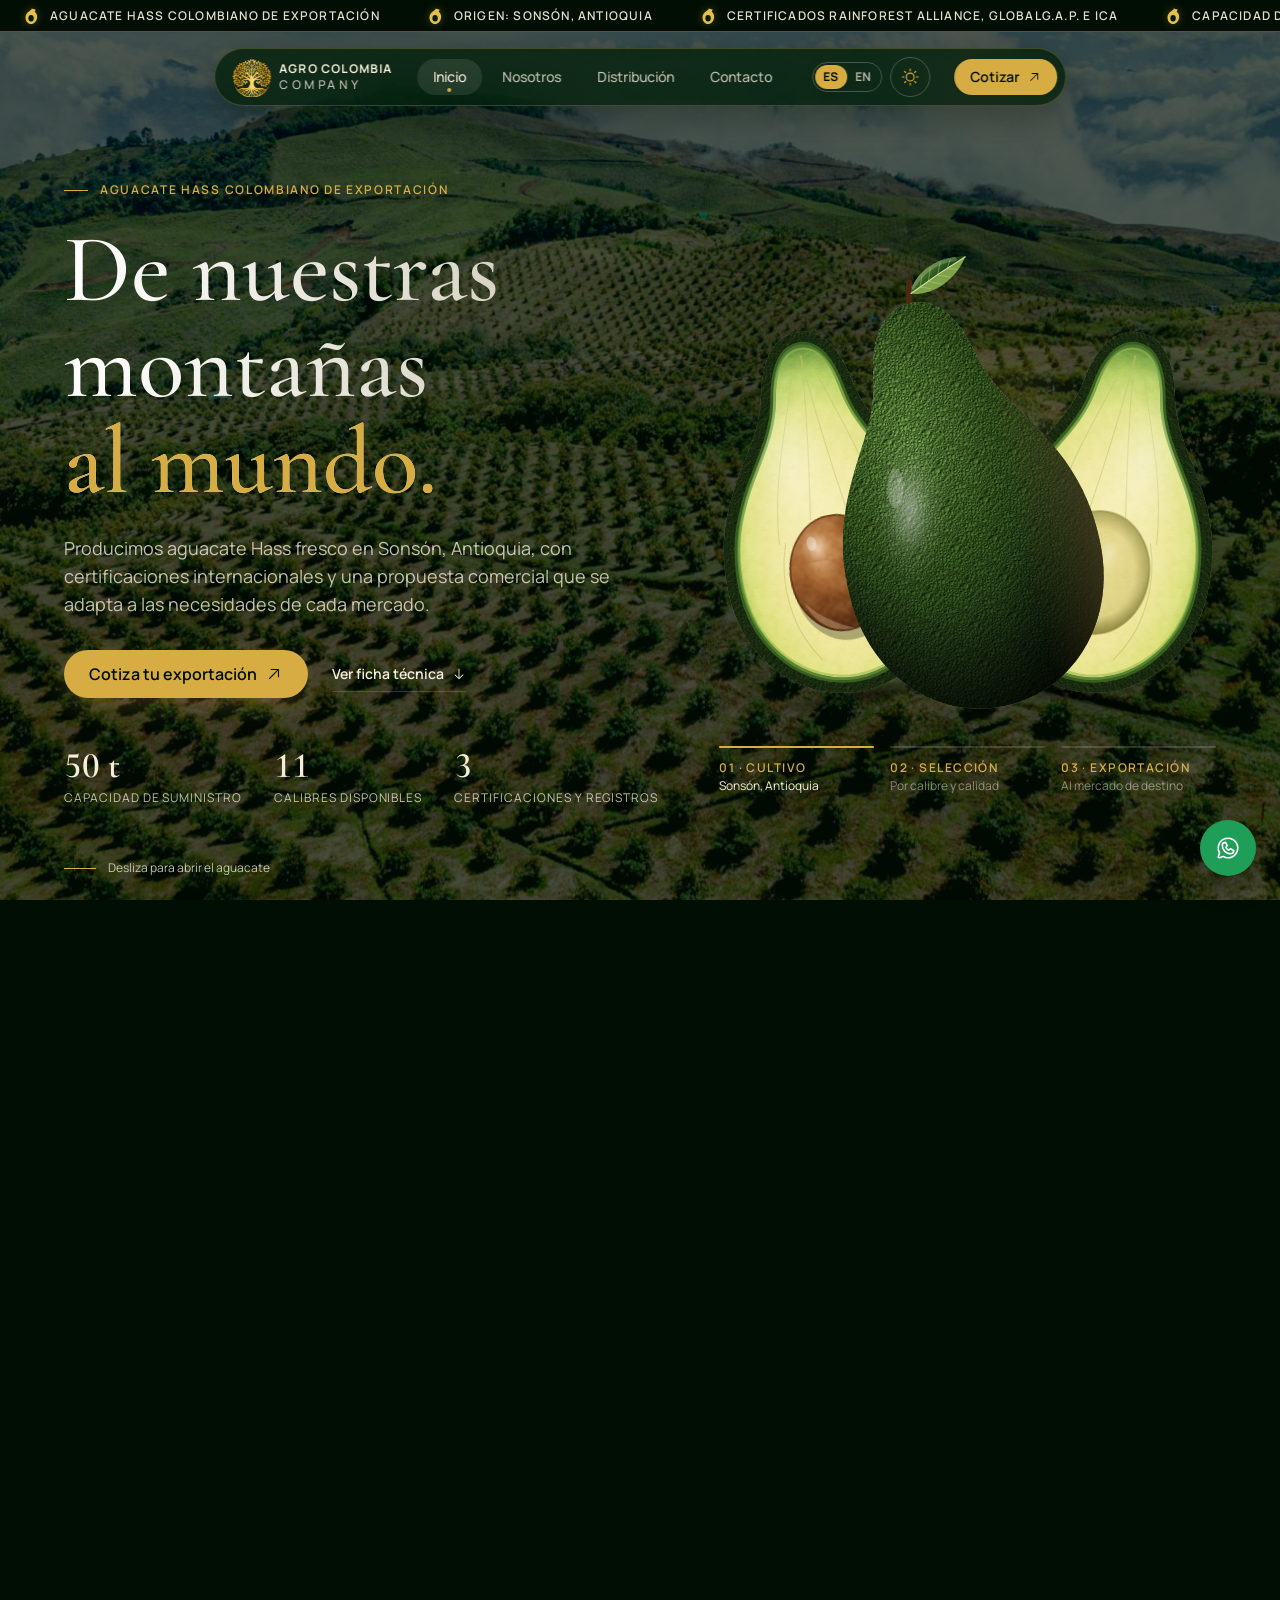
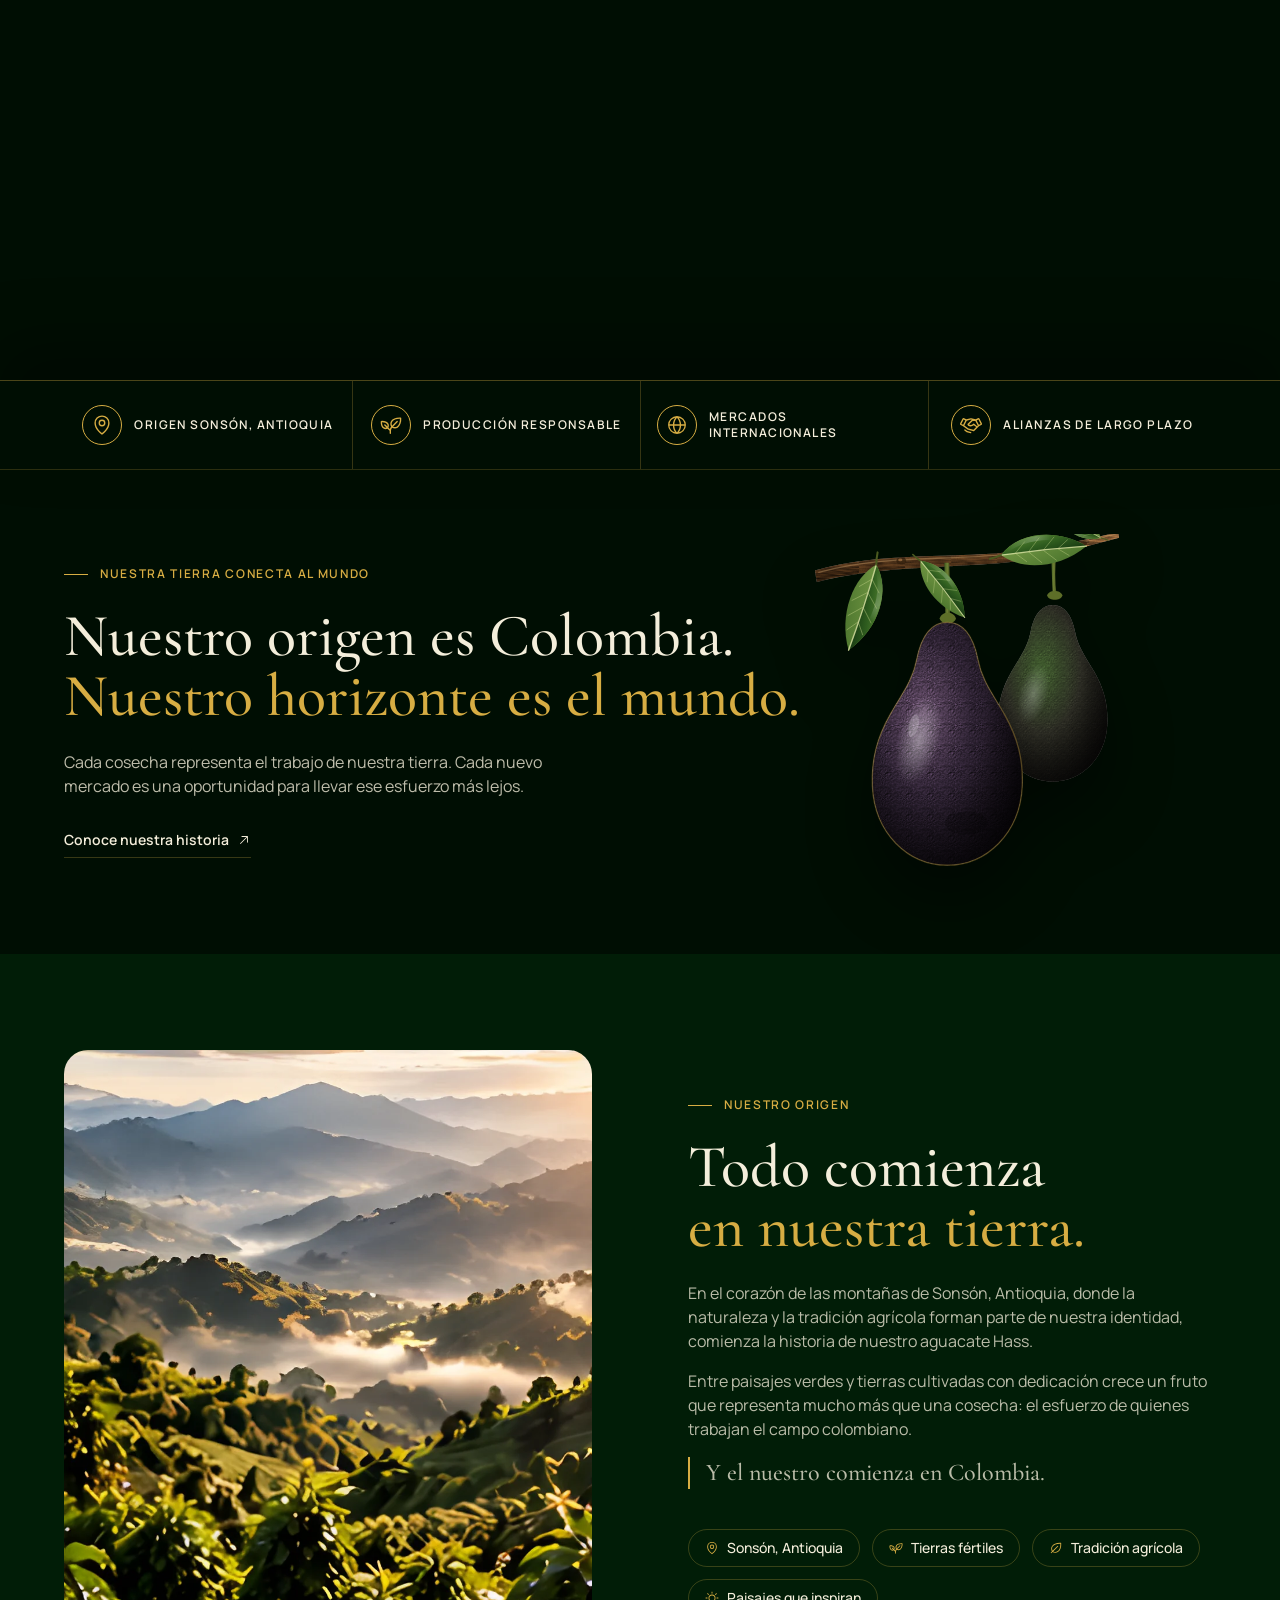
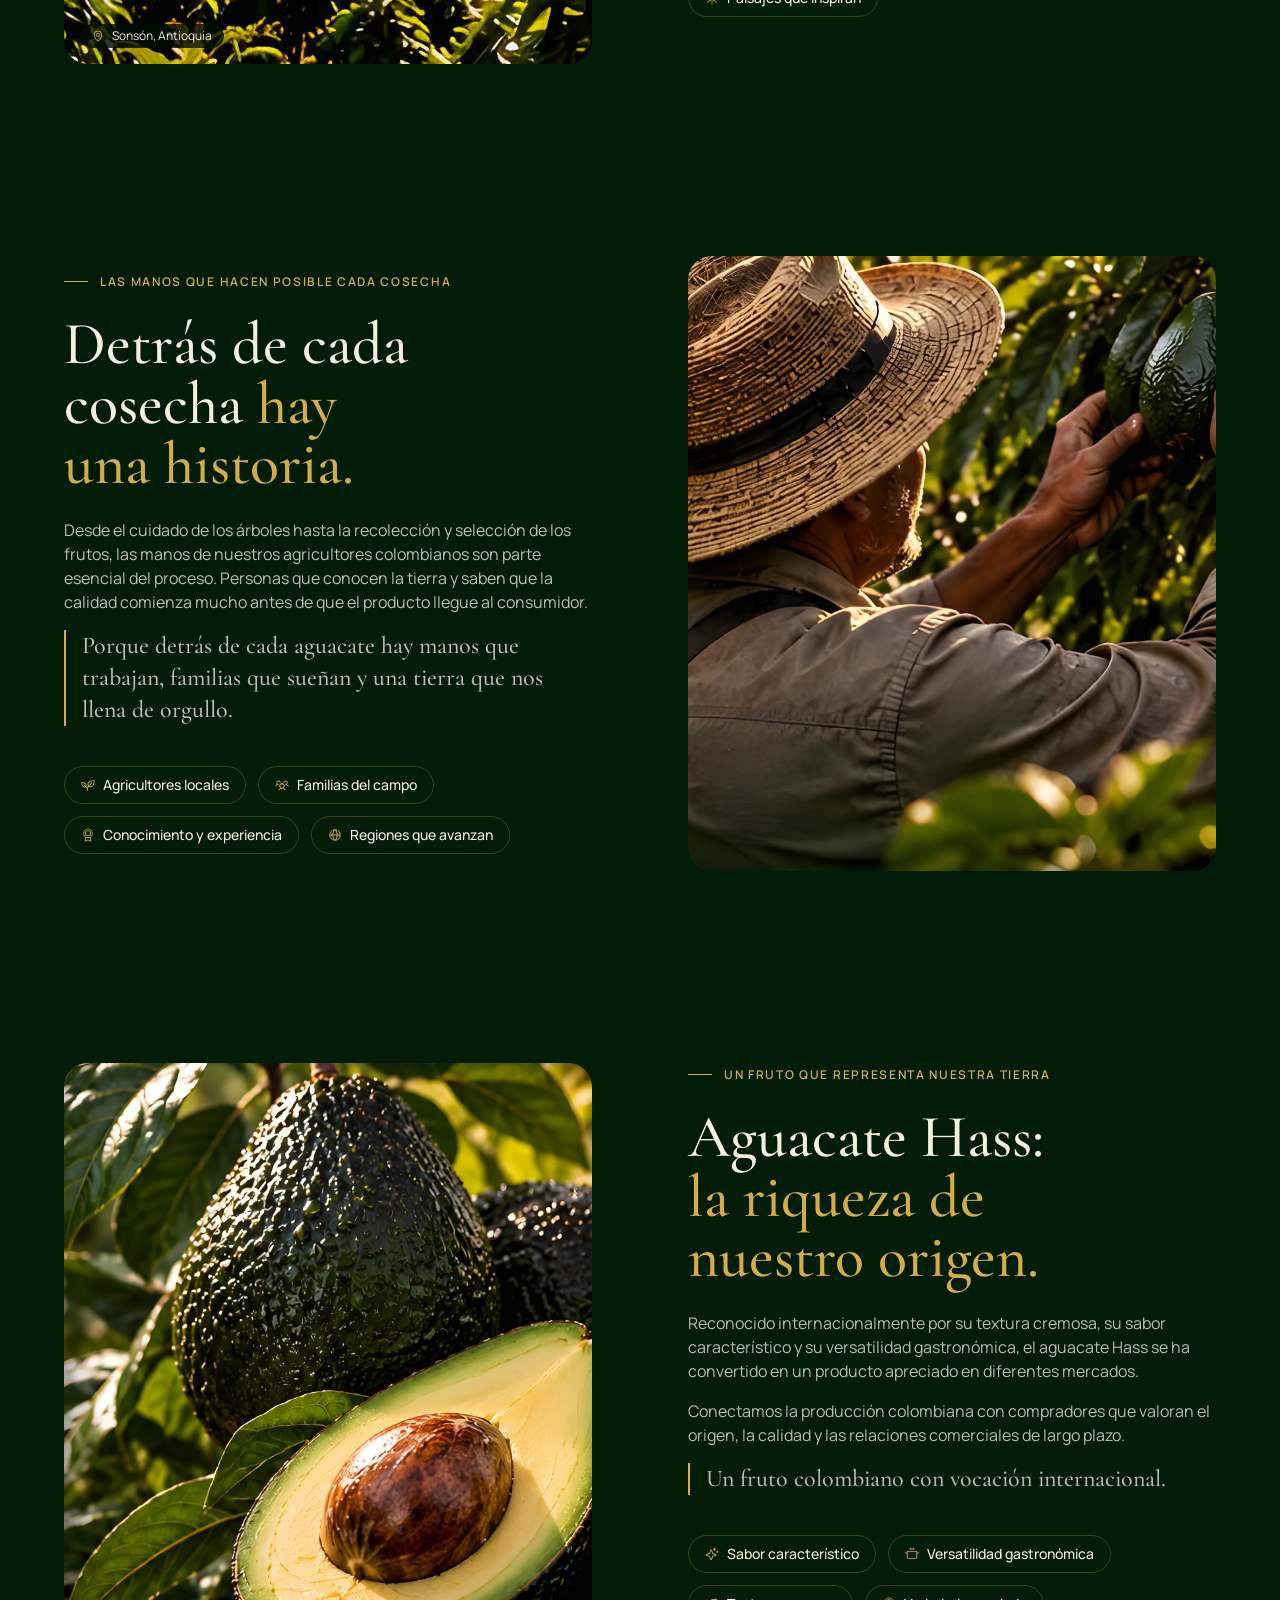
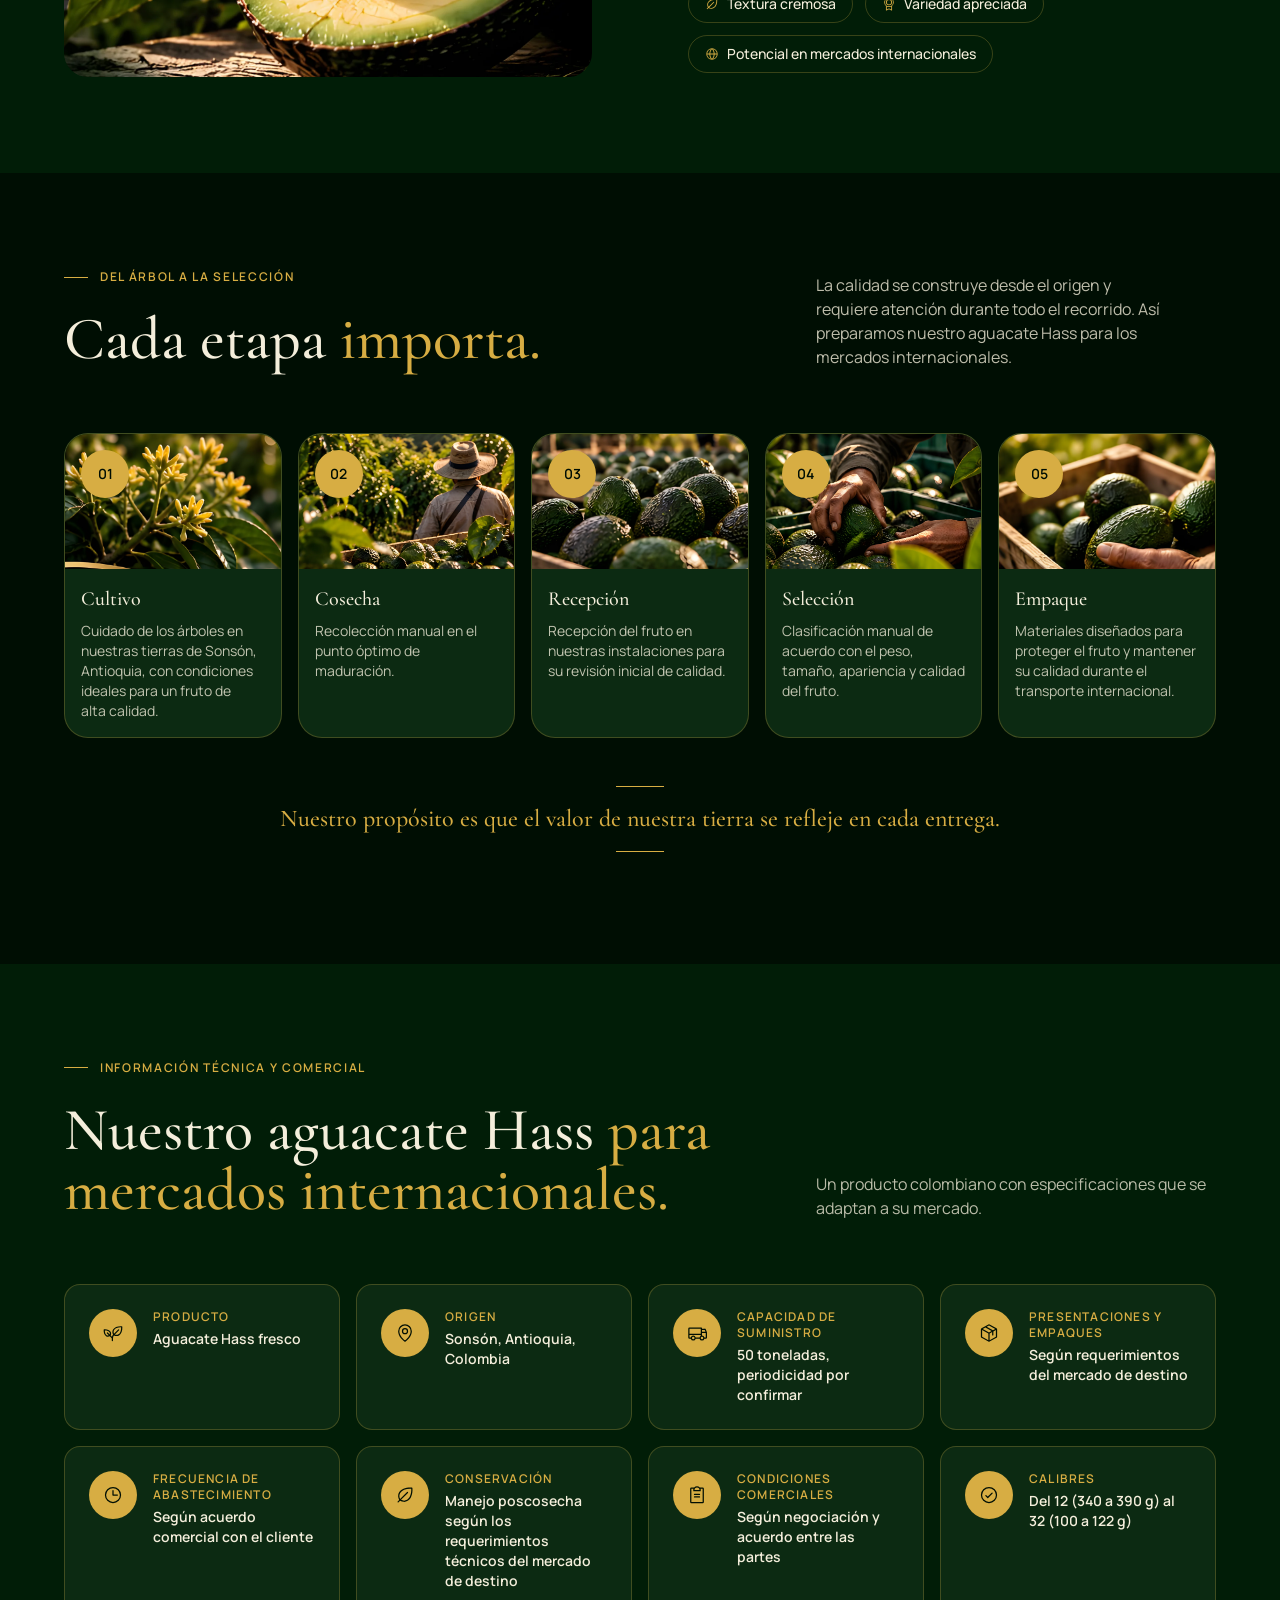
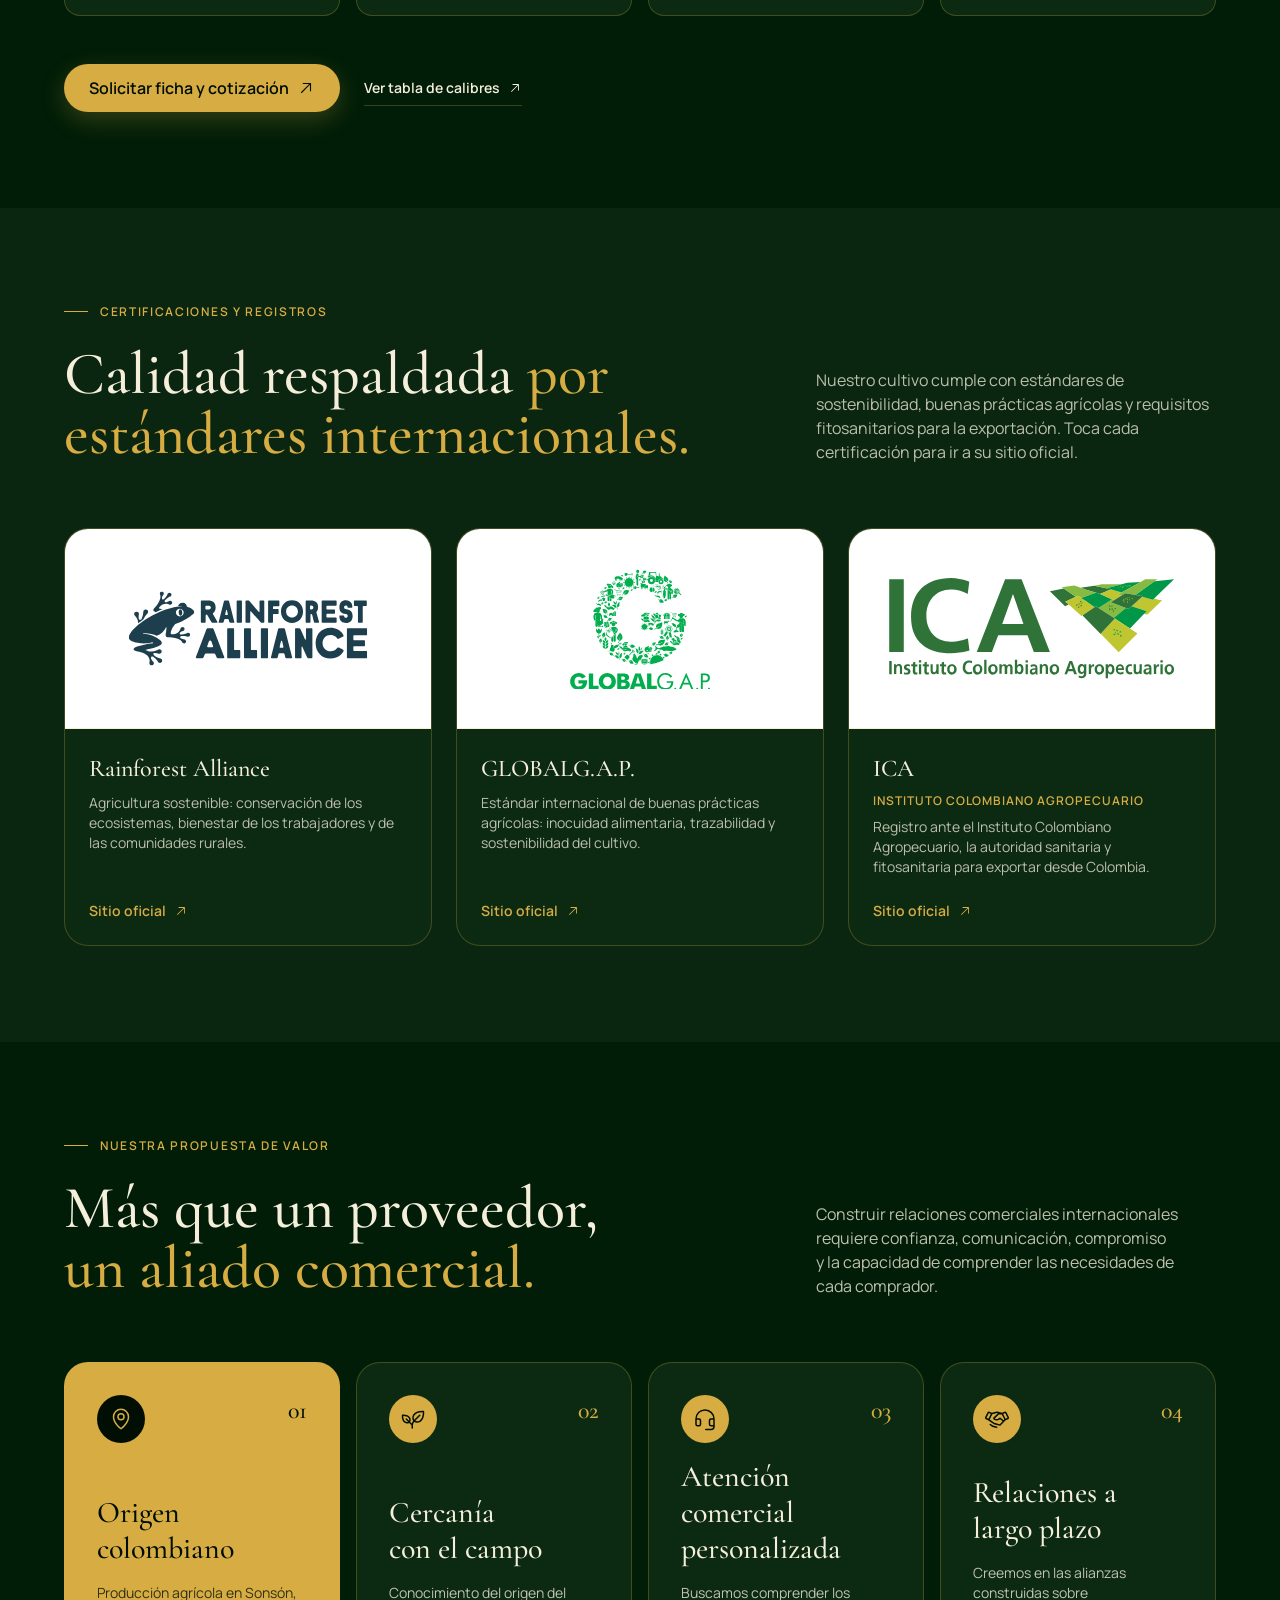
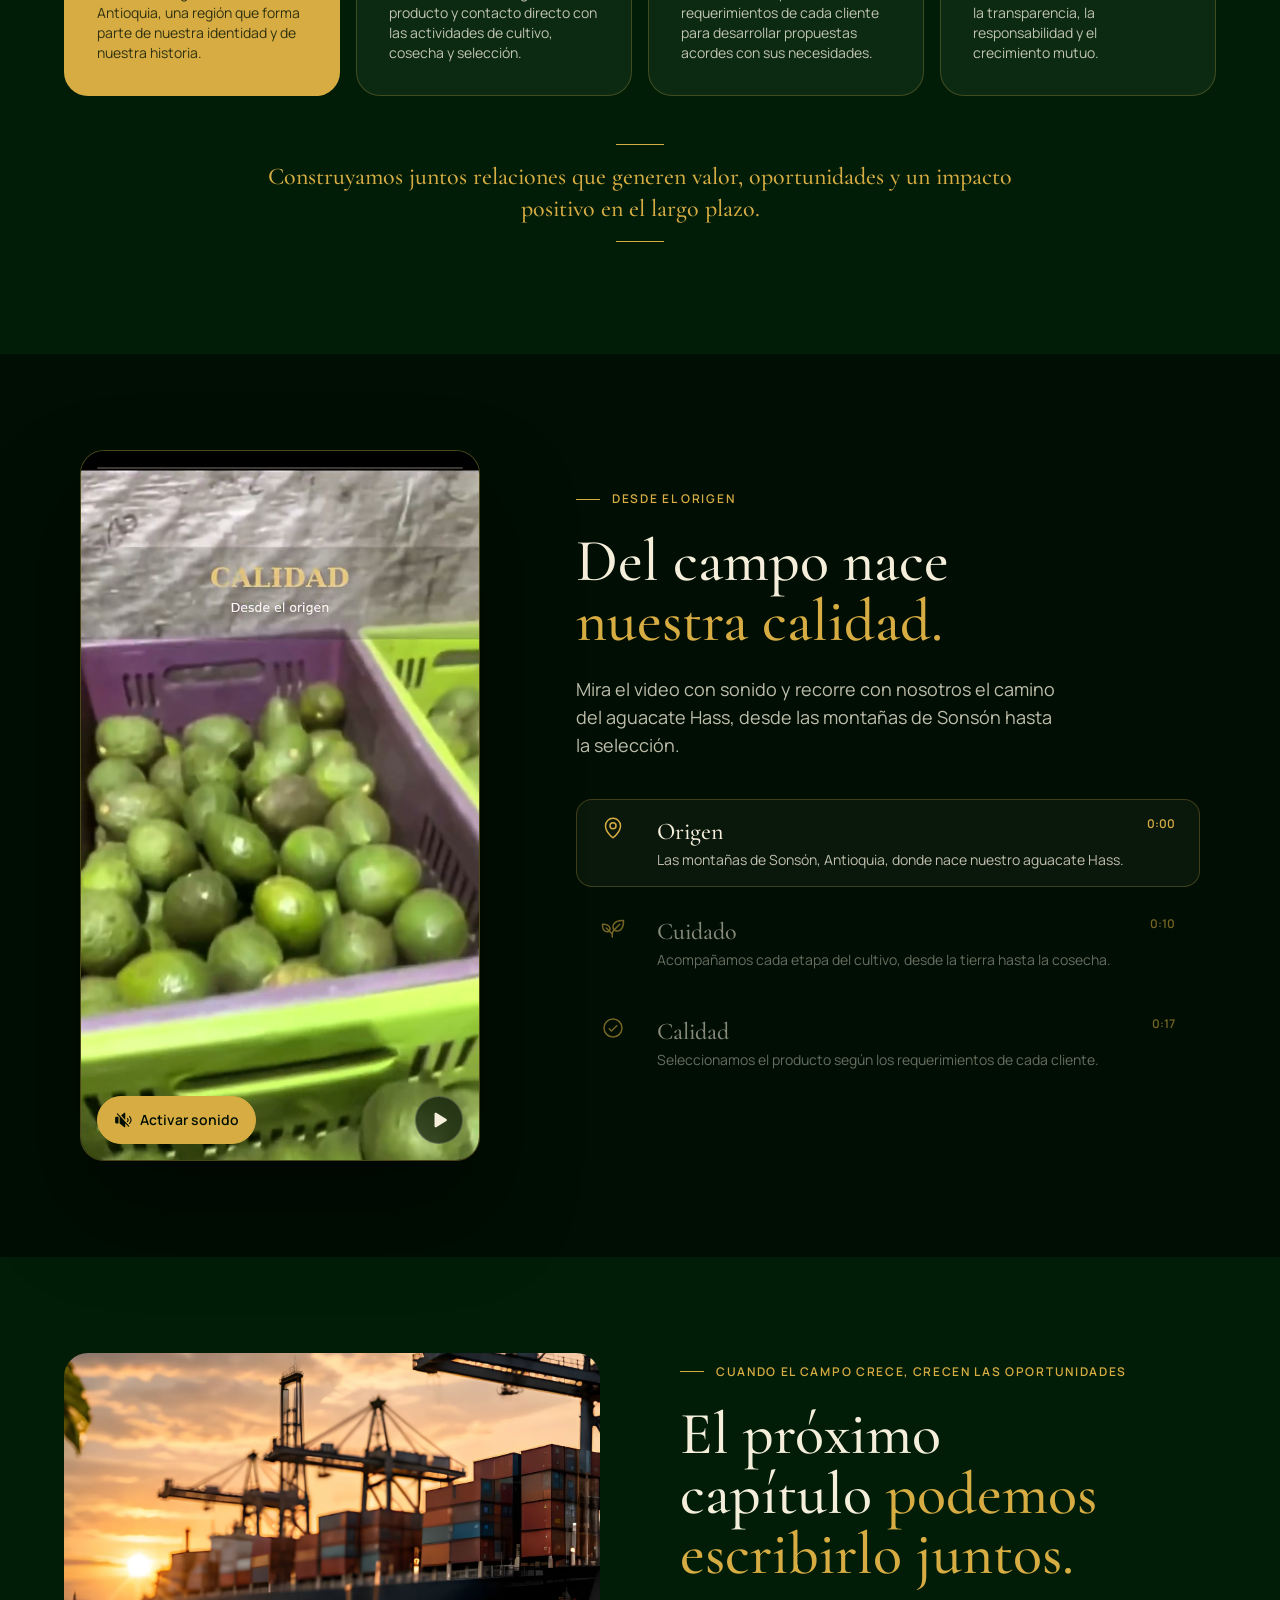
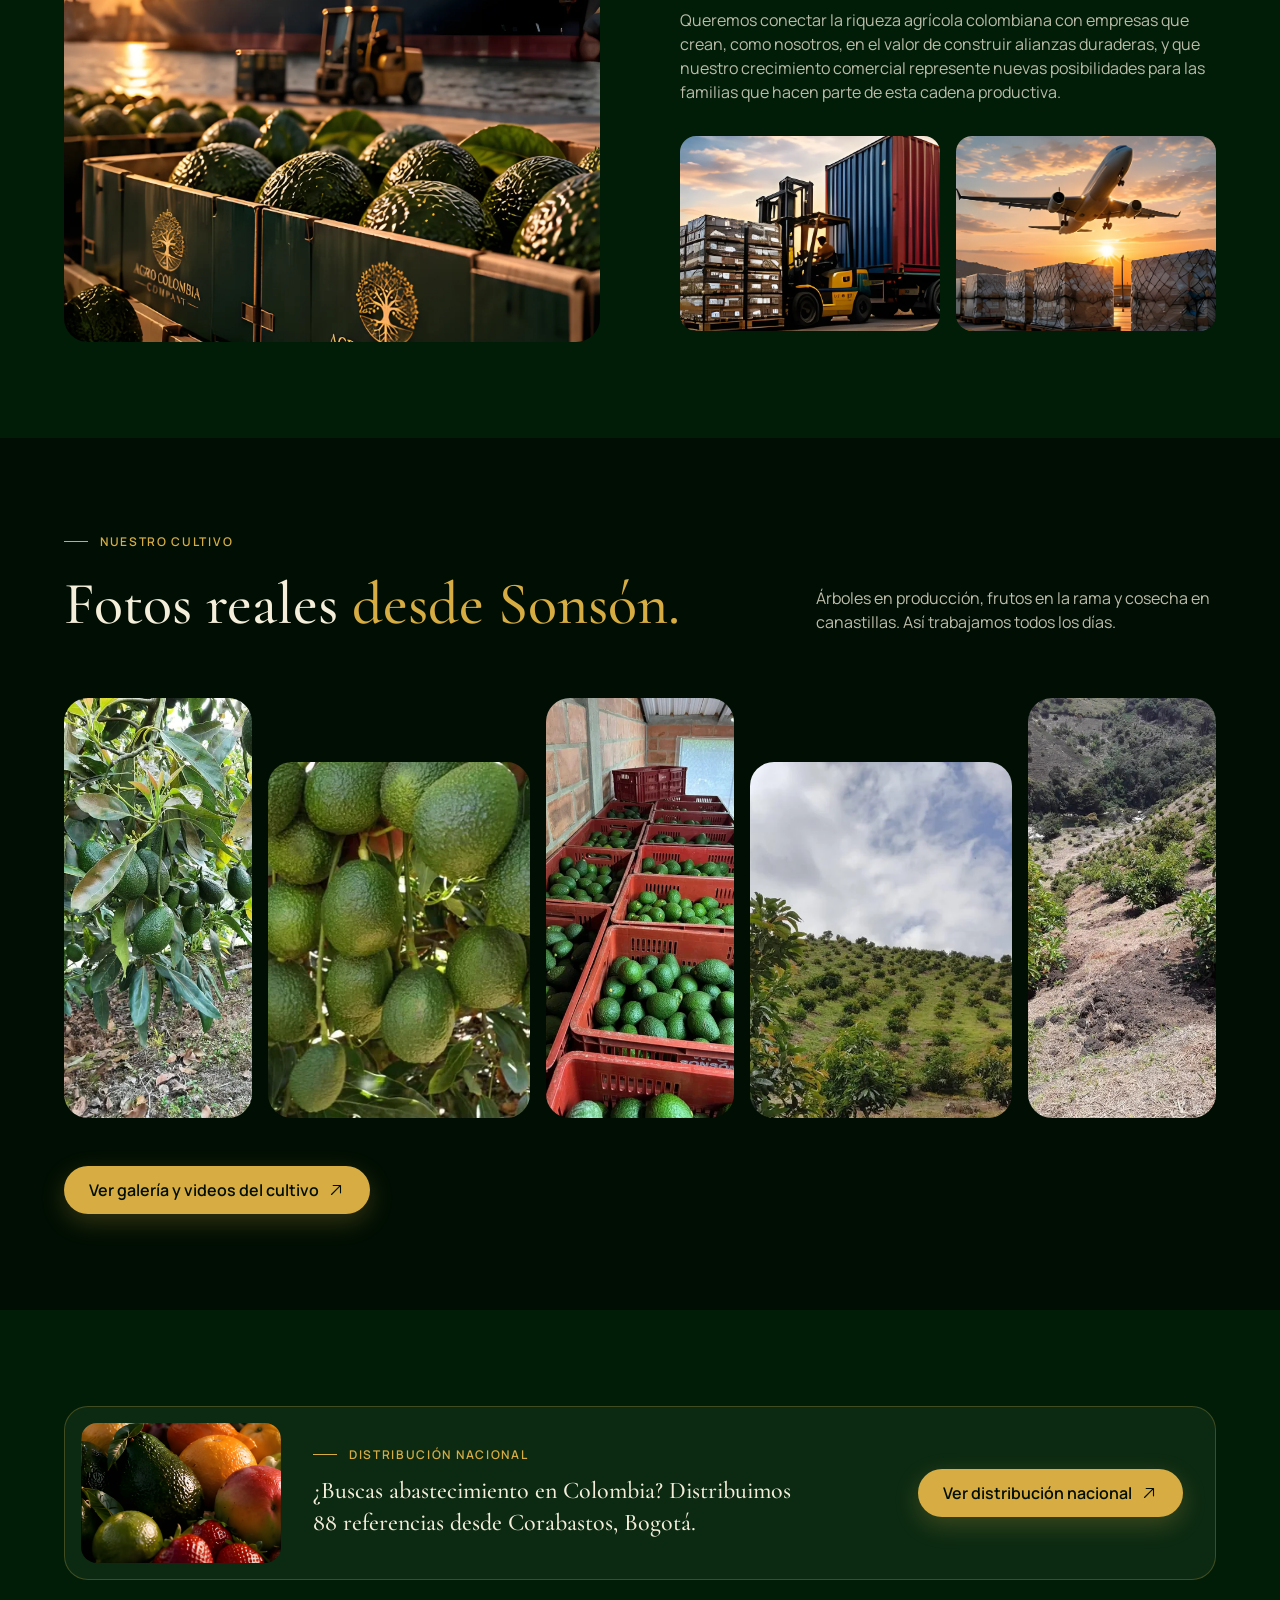
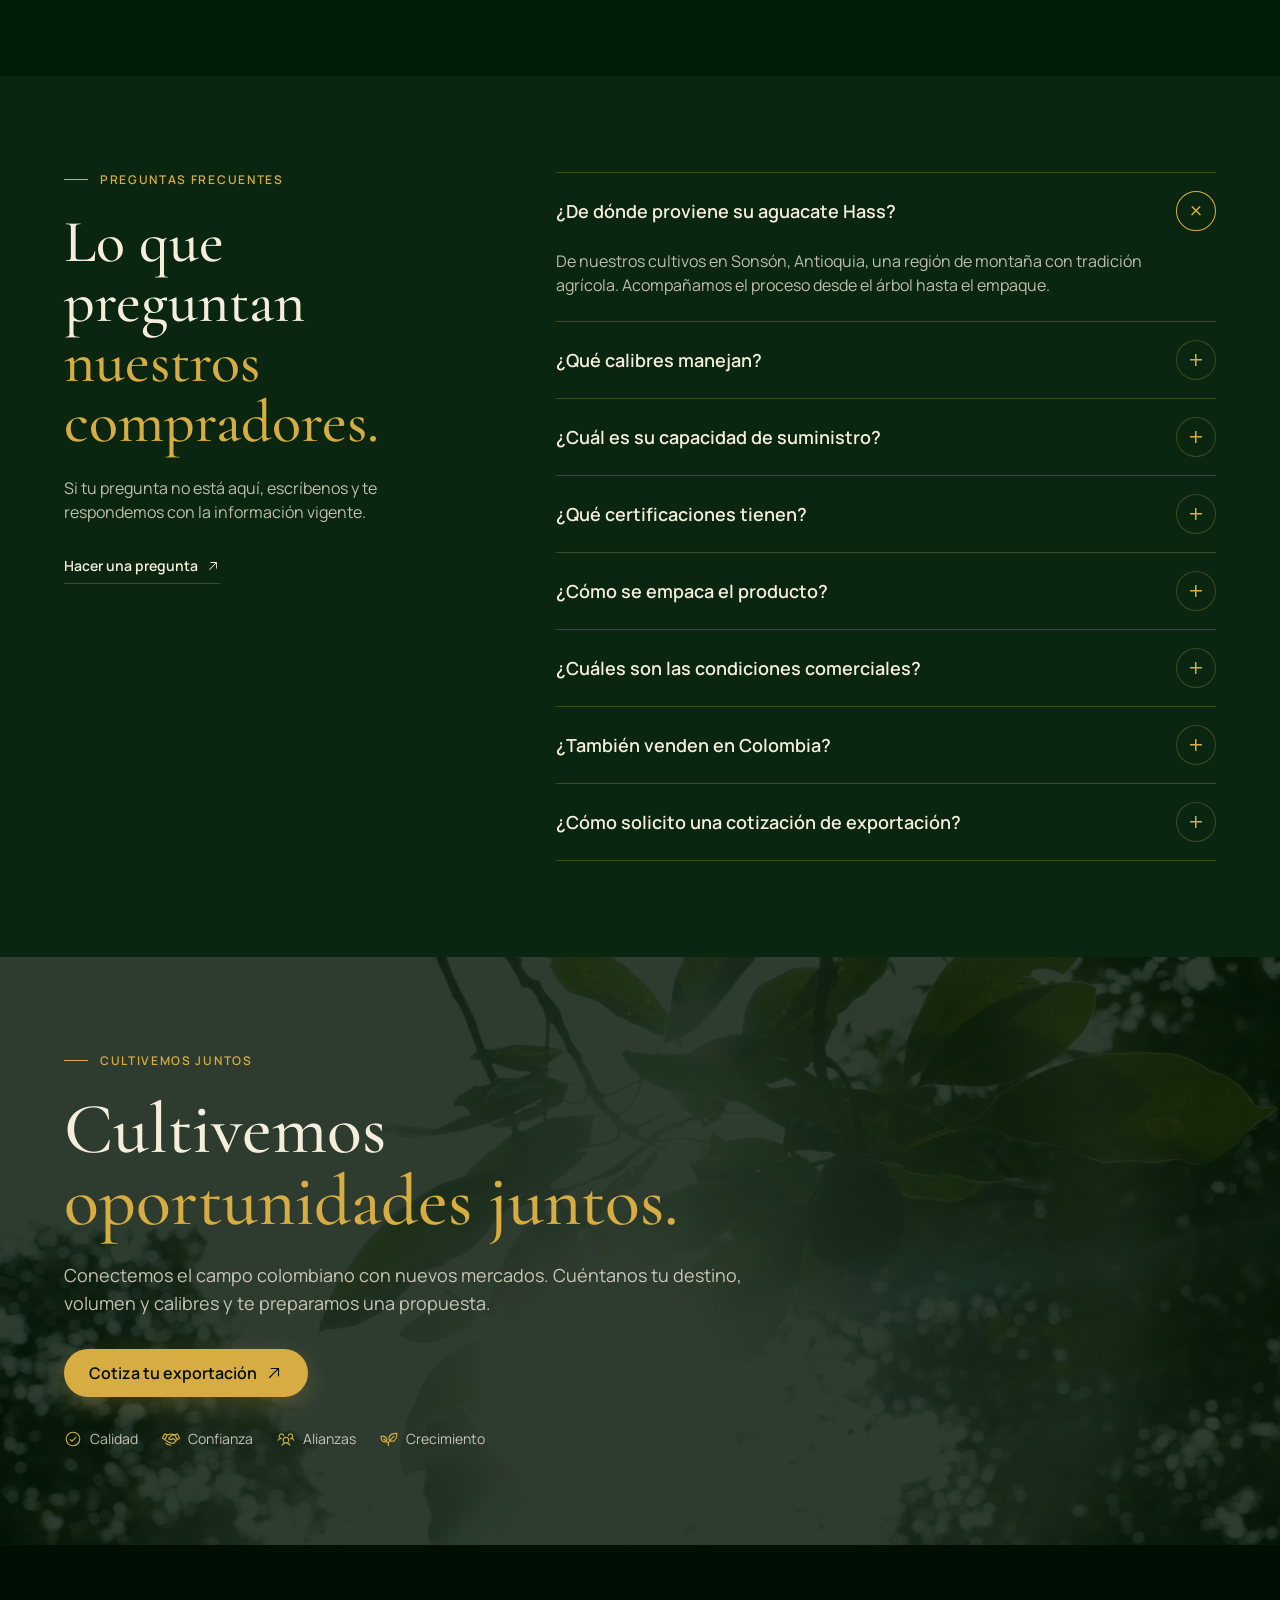
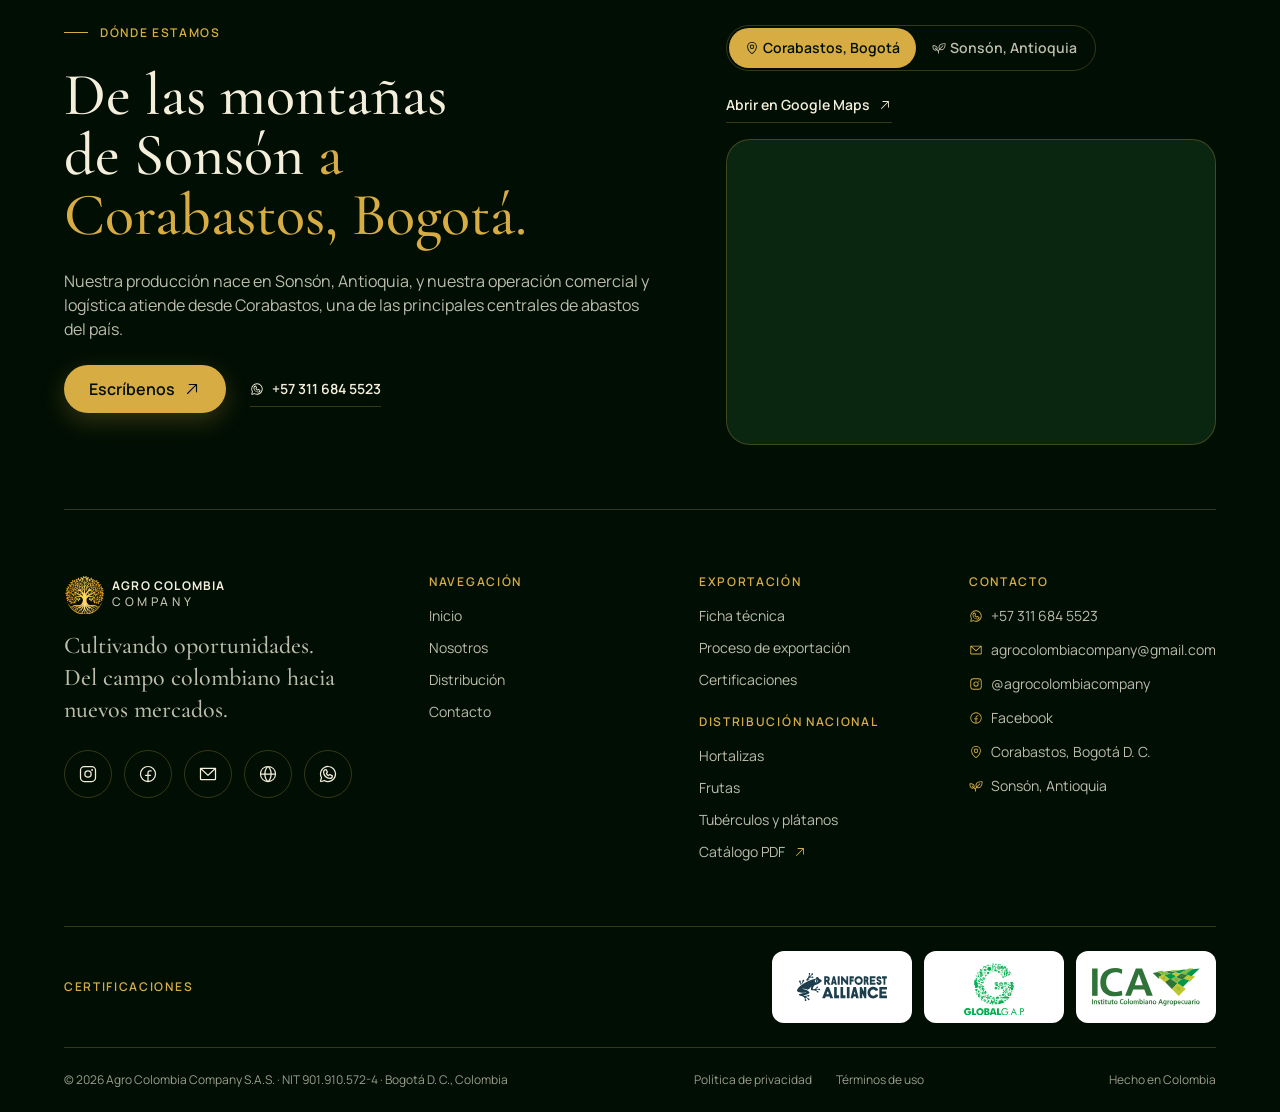
==== commit 4ce076b3: "Enfocar la landing en exportación de aguacate Hass - Inicio basado en el brochure de exportación: or" ====
--- a/index.html
+++ b/index.html
@@ -3,8 +3,8 @@
 <head>
   <meta charset="utf-8" />
   <meta name="viewport" content="width=device-width, initial-scale=1, viewport-fit=cover" />
-  <title data-en="Agro Colombia Company | Hass avocados and fresh produce">Agro Colombia Company | Aguacate Hass y productos agrícolas frescos</title>
-  <meta name="description" content="Aguacate Hass de Sonsón, Antioquia, y más de 80 referencias de frutas, hortalizas, tubérculos y plátanos. Transporte propio, envío gratis en Bogotá y pago contra entrega." data-en="Hass avocados from Sonsón, Antioquia, plus more than 80 fruits, vegetables, tubers and plantains. Own fleet, free delivery in Bogotá and cash on delivery." />
+  <title data-en="Agro Colombia Company | Colombian Hass avocado exporter">Agro Colombia Company | Exportadores de aguacate Hass colombiano</title>
+  <meta name="description" content="Aguacate Hass fresco de Sonsón, Antioquia, para mercados internacionales. Certificaciones Rainforest Alliance, GLOBALG.A.P. y registro ICA. Capacidad de 50 toneladas." data-en="Fresh Hass avocados from Sonsón, Antioquia, for international markets. Rainforest Alliance and GLOBALG.A.P. certified, ICA registered. 50 ton supply capacity." />
   <meta name="theme-color" content="#011d07" />
   <link rel="icon" type="image/png" href="assets/imgs/brand/favicon-agrocolombia.png" />
   <link rel="apple-touch-icon" href="assets/imgs/brand/favicon-agrocolombia.png" />
@@ -12,10 +12,10 @@
   <meta property="og:type" content="website" />
   <meta property="og:locale" content="es_CO" />
   <meta property="og:site_name" content="Agro Colombia Company" />
-  <meta property="og:title" content="Agro Colombia Company | Aguacate Hass y productos agrícolas frescos" />
-  <meta property="og:description" content="Aguacate Hass de Sonsón, Antioquia, y más de 80 referencias de frutas, hortalizas, tubérculos y plátanos. Transporte propio, envío gratis en Bogotá y pago contra entrega." />
+  <meta property="og:title" content="Agro Colombia Company | Exportadores de aguacate Hass colombiano" />
+  <meta property="og:description" content="Aguacate Hass fresco de Sonsón, Antioquia, para mercados internacionales. Certificaciones Rainforest Alliance, GLOBALG.A.P. y registro ICA. Capacidad de 50 toneladas." />
   <meta property="og:url" content="https://www.agrocolombiacompany.com/" />
-  <meta property="og:image" content="https://www.agrocolombiacompany.com/assets/imgs/origen/cultivo-hass-montana.jpg" />
+  <meta property="og:image" content="https://www.agrocolombiacompany.com/assets/imgs/exportacion/mitad-hass.webp" />
   <meta name="twitter:card" content="summary_large_image" />
   <link rel="preconnect" href="https://fonts.googleapis.com" />
   <link rel="preconnect" href="https://fonts.gstatic.com" crossorigin />
@@ -28,22 +28,22 @@
       if (l === 'en') d.setAttribute('lang', 'en');
     })();
   </script>
-  <link rel="stylesheet" href="assets/css/icons.css?v=202610122132" />
-  <link rel="stylesheet" href="site.css?v=202610122132" />
-  <script type="application/ld+json">{"@context": "https://schema.org", "@type": "Organization", "name": "Agro Colombia Company", "url": "https://www.agrocolombiacompany.com/", "logo": "https://www.agrocolombiacompany.com/assets/imgs/brand/logo-completo.png", "email": "agrocolombiacompany@gmail.com", "sameAs": ["https://www.instagram.com/agrocolombiacompany/", "https://www.facebook.com/share/1GnSrKpnuH/"], "slogan": "Cultivando oportunidades", "address": {"@type": "PostalAddress", "addressLocality": "Bogotá", "addressRegion": "Bogotá D. C.", "addressCountry": "CO"}, "description": "Empresa colombiana dedicada a la producción y distribución de productos agrícolas frescos, con especial enfoque en aguacate Hass de Sonsón, Antioquia."}</script>
-  <script type="application/ld+json">{"@context": "https://schema.org", "@type": "FAQPage", "mainEntity": [{"@type": "Question", "name": "¿Qué productos ofrecen?", "acceptedAnswer": {"@type": "Answer", "text": "Aguacate Hass de nuestra producción en Sonsón y un portafolio de 88 referencias entre frutas, hortalizas, tubérculos y plátanos. Puedes verlo completo en la sección Productos."}}, {"@type": "Question", "name": "¿Dónde se cultiva el aguacate Hass?", "acceptedAnswer": {"@type": "Answer", "text": "En Sonsón, Antioquia, una región de tradición agrícola. Desde allí conectamos la producción con nuestra operación comercial en Corabastos, Bogotá."}}, {"@type": "Question", "name": "¿El envío tiene costo?", "acceptedAnswer": {"@type": "Answer", "text": "Contamos con transporte propio y el envío es gratis en Bogotá. Para otras ciudades lo confirmamos según la cobertura de tu zona."}}, {"@type": "Question", "name": "¿Cómo se paga el pedido?", "acceptedAnswer": {"@type": "Answer", "text": "Pagas contra entrega, cuando recibes tus productos en la fecha acordada."}}, {"@type": "Question", "name": "¿Venden al por mayor?", "acceptedAnswer": {"@type": "Answer", "text": "Sí. Manejamos precios mayoristas para negocios e instituciones. Volúmenes y frecuencia se acuerdan en cada cotización."}}, {"@type": "Question", "name": "¿A qué tipo de clientes atienden?", "acceptedAnswer": {"@type": "Answer", "text": "Centrales de abastos, restaurantes, hoteles, casinos, colegios, hospitales, instituciones públicas y fundaciones, entre otros."}}, {"@type": "Question", "name": "¿Cómo solicito una cotización?", "acceptedAnswer": {"@type": "Answer", "text": "Escríbenos desde el formulario de contacto, por correo, Instagram o Facebook con los productos, el volumen y la zona de entrega. Te enviamos una propuesta detallada."}}, {"@type": "Question", "name": "¿Exportan sus productos?", "acceptedAnswer": {"@type": "Answer", "text": "Hoy comercializamos a nivel nacional y avanzamos en una nueva etapa orientada a mercados internacionales. Si te interesa, conversemos."}}]}</script>
+  <link rel="stylesheet" href="assets/css/icons.css?v=202610181549" />
+  <link rel="stylesheet" href="site.css?v=202610181549" />
+  <script type="application/ld+json">{"@context": "https://schema.org", "@type": "Organization", "name": "Agro Colombia Company", "legalName": "Agro Colombia Company S.A.S.", "taxID": "901.910.572-4", "url": "https://www.agrocolombiacompany.com/", "logo": "https://www.agrocolombiacompany.com/assets/imgs/brand/logo-completo.png", "email": "agrocolombiacompany@gmail.com", "telephone": "+57 311 684 5523", "sameAs": ["https://www.instagram.com/agrocolombiacompany/", "https://www.facebook.com/share/1GnSrKpnuH/"], "slogan": "Cultivando oportunidades", "address": {"@type": "PostalAddress", "addressLocality": "Bogotá", "addressRegion": "Bogotá D. C.", "addressCountry": "CO"}, "hasCredential": [{"@type": "EducationalOccupationalCredential", "name": "Rainforest Alliance", "url": "https://www.rainforest-alliance.org/"}, {"@type": "EducationalOccupationalCredential", "name": "GLOBALG.A.P.", "url": "https://www.globalgap.org/"}, {"@type": "EducationalOccupationalCredential", "name": "ICA", "url": "https://www.ica.gov.co/"}], "description": "Productor y exportador colombiano de aguacate Hass de Sonsón, Antioquia, con certificaciones Rainforest Alliance, GLOBALG.A.P. y registro ICA."}</script>
+  <script type="application/ld+json">{"@context": "https://schema.org", "@type": "FAQPage", "mainEntity": [{"@type": "Question", "name": "¿De dónde proviene su aguacate Hass?", "acceptedAnswer": {"@type": "Answer", "text": "De nuestros cultivos en Sonsón, Antioquia, una región de montaña con tradición agrícola. Acompañamos el proceso desde el árbol hasta el empaque."}}, {"@type": "Question", "name": "¿Qué calibres manejan?", "acceptedAnswer": {"@type": "Answer", "text": "Del calibre 12 (340 a 390 g) al 32 (100 a 122 g). La tabla completa de pesos está en la sección Distribución."}}, {"@type": "Question", "name": "¿Cuál es su capacidad de suministro?", "acceptedAnswer": {"@type": "Answer", "text": "Contamos con una capacidad de suministro de 50 toneladas. La periodicidad se define según el acuerdo comercial con cada cliente."}}, {"@type": "Question", "name": "¿Qué certificaciones tienen?", "acceptedAnswer": {"@type": "Answer", "text": "Contamos con certificación Rainforest Alliance, certificación GLOBALG.A.P. y registro ante el ICA, Instituto Colombiano Agropecuario."}}, {"@type": "Question", "name": "¿Cómo se empaca el producto?", "acceptedAnswer": {"@type": "Answer", "text": "Las presentaciones y empaques se definen según los requerimientos del mercado de destino, con materiales que protegen el fruto durante el transporte internacional."}}, {"@type": "Question", "name": "¿Cuáles son las condiciones comerciales?", "acceptedAnswer": {"@type": "Answer", "text": "Se definen por negociación y acuerdo entre las partes. Cuéntanos tu mercado de destino y volumen para preparar una propuesta."}}, {"@type": "Question", "name": "¿También venden en Colombia?", "acceptedAnswer": {"@type": "Answer", "text": "Sí. Desde Corabastos, Bogotá, distribuimos 88 referencias de frutas, hortalizas, tubérculos y plátanos. Puedes verlas en la sección Distribución."}}, {"@type": "Question", "name": "¿Cómo solicito una cotización de exportación?", "acceptedAnswer": {"@type": "Answer", "text": "Escríbenos por WhatsApp, correo o el formulario de contacto con el mercado de destino, el volumen, los calibres y la frecuencia que necesitas."}}]}</script>
 </head>
 <body>
   <a class="skip-link" href="#contenido">Saltar al contenido</a>
   <div class="top-sentinel" aria-hidden="true" style="position:absolute;top:0;height:120px;width:1px"></div>
   <div class="site-top">
     <div class="marquee-bar" role="region" aria-label="Novedades">
-      <div class="marquee-track"><div class="marquee-group"><span class="marquee-item"><img src="assets/imgs/brand/avocado-mark.svg" alt="" />Aguacate Hass de Sonsón, Antioquia</span><span class="marquee-item"><img src="assets/imgs/brand/avocado-mark.svg" alt="" />Más de 200 clientes en Colombia</span><span class="marquee-item"><img src="assets/imgs/brand/avocado-mark.svg" alt="" />Transporte propio y envío gratis en Bogotá</span><span class="marquee-item"><img src="assets/imgs/brand/avocado-mark.svg" alt="" />Pago contra entrega</span><span class="marquee-item"><img src="assets/imgs/brand/avocado-mark.svg" alt="" />88 referencias del campo colombiano</span><span class="marquee-item"><img src="assets/imgs/brand/avocado-mark.svg" alt="" />Precios mayoristas</span><span class="marquee-item"><img src="assets/imgs/brand/avocado-mark.svg" alt="" />Operación comercial en Corabastos, Bogotá</span></div><div class="marquee-group" aria-hidden="true"><span class="marquee-item"><img src="assets/imgs/brand/avocado-mark.svg" alt="" />Aguacate Hass de Sonsón, Antioquia</span><span class="marquee-item"><img src="assets/imgs/brand/avocado-mark.svg" alt="" />Más de 200 clientes en Colombia</span><span class="marquee-item"><img src="assets/imgs/brand/avocado-mark.svg" alt="" />Transporte propio y envío gratis en Bogotá</span><span class="marquee-item"><img src="assets/imgs/brand/avocado-mark.svg" alt="" />Pago contra entrega</span><span class="marquee-item"><img src="assets/imgs/brand/avocado-mark.svg" alt="" />88 referencias del campo colombiano</span><span class="marquee-item"><img src="assets/imgs/brand/avocado-mark.svg" alt="" />Precios mayoristas</span><span class="marquee-item"><img src="assets/imgs/brand/avocado-mark.svg" alt="" />Operación comercial en Corabastos, Bogotá</span></div></div>
+      <div class="marquee-track"><div class="marquee-group"><span class="marquee-item"><img src="assets/imgs/brand/avocado-mark.svg" alt="" />Aguacate Hass colombiano de exportación</span><span class="marquee-item"><img src="assets/imgs/brand/avocado-mark.svg" alt="" />Origen: Sonsón, Antioquia</span><span class="marquee-item"><img src="assets/imgs/brand/avocado-mark.svg" alt="" />Certificados Rainforest Alliance, GLOBALG.A.P. e ICA</span><span class="marquee-item"><img src="assets/imgs/brand/avocado-mark.svg" alt="" />Capacidad de suministro de 50 toneladas</span><span class="marquee-item"><img src="assets/imgs/brand/avocado-mark.svg" alt="" />Calibres del 12 al 32</span><span class="marquee-item"><img src="assets/imgs/brand/avocado-mark.svg" alt="" />Distribución nacional desde Corabastos, Bogotá</span></div><div class="marquee-group" aria-hidden="true"><span class="marquee-item"><img src="assets/imgs/brand/avocado-mark.svg" alt="" />Aguacate Hass colombiano de exportación</span><span class="marquee-item"><img src="assets/imgs/brand/avocado-mark.svg" alt="" />Origen: Sonsón, Antioquia</span><span class="marquee-item"><img src="assets/imgs/brand/avocado-mark.svg" alt="" />Certificados Rainforest Alliance, GLOBALG.A.P. e ICA</span><span class="marquee-item"><img src="assets/imgs/brand/avocado-mark.svg" alt="" />Capacidad de suministro de 50 toneladas</span><span class="marquee-item"><img src="assets/imgs/brand/avocado-mark.svg" alt="" />Calibres del 12 al 32</span><span class="marquee-item"><img src="assets/imgs/brand/avocado-mark.svg" alt="" />Distribución nacional desde Corabastos, Bogotá</span></div></div>
     </div>
     <header class="site-header">
       <div class="island">
         <a class="brand-lockup" href="index.html" aria-label="Agro Colombia Company, inicio"><img src="assets/imgs/brand/favicon-agrocolombia.png" alt="" width="40" height="40" /><span>Agro Colombia <small>Company</small></span></a>
-        <nav class="site-nav" aria-label="Navegación principal"><a href="index.html" aria-current="page">Inicio</a><a href="nosotros.html">Nosotros</a><a href="servicios.html">Productos</a><a href="contacto.html">Contacto</a></nav>
+        <nav class="site-nav" aria-label="Navegación principal"><a href="index.html" aria-current="page">Inicio</a><a href="nosotros.html">Nosotros</a><a href="servicios.html">Distribución</a><a href="contacto.html">Contacto</a></nav>
         <div class="header-preferences">
           <div class="language-switch" role="group" aria-label="Idioma"><button type="button" data-language="es" aria-pressed="true">ES</button><button type="button" data-language="en" aria-pressed="false">EN</button></div>
           <button class="icon-button theme-toggle" type="button" data-theme-toggle aria-label="Cambiar tema"><i class="icon icon-sun" aria-hidden="true"></i><i class="icon icon-moon" aria-hidden="true"></i></button>
@@ -54,7 +54,7 @@
     </header>
   </div>
   <div class="menu-overlay" id="menu-overlay" inert>
-    <nav aria-label="Menú móvil"><a href="index.html" style="--i:0" aria-current="page"><small>01</small>Inicio</a><a href="nosotros.html" style="--i:1"><small>02</small>Nosotros</a><a href="servicios.html" style="--i:2"><small>03</small>Productos</a><a href="contacto.html" style="--i:3"><small>04</small>Contacto</a></nav>
+    <nav aria-label="Menú móvil"><a href="index.html" style="--i:0" aria-current="page"><small>01</small>Inicio</a><a href="nosotros.html" style="--i:1"><small>02</small>Nosotros</a><a href="servicios.html" style="--i:2"><small>03</small>Distribución</a><a href="contacto.html" style="--i:3"><small>04</small>Contacto</a></nav>
     <div class="overlay-foot" style="--i:5">
       <a class="button button-gold" href="contacto.html">Solicita tu cotización <i class="icon icon-arrow-up-right" aria-hidden="true"></i></a>
       <div class="social-row"><a href="https://www.instagram.com/agrocolombiacompany/" target="_blank" rel="noopener" aria-label="Instagram"><i class="icon icon-instagram-logo" aria-hidden="true"></i></a><a href="https://www.facebook.com/share/1GnSrKpnuH/" target="_blank" rel="noopener" aria-label="Facebook"><i class="icon icon-facebook-logo" aria-hidden="true"></i></a><a href="mailto:agrocolombiacompany@gmail.com" aria-label="Correo electrónico"><i class="icon icon-envelope-simple" aria-hidden="true"></i></a><a href="https://www.agrocolombiacompany.com" aria-label="Sitio web"><i class="icon icon-globe-simple" aria-hidden="true"></i></a><a href="https://wa.me/573116845523" data-whatsapp-link target="_blank" rel="noopener" aria-label="WhatsApp"><i class="icon icon-whatsapp-logo" aria-hidden="true"></i></a></div>
@@ -65,17 +65,17 @@
       <div class="hero-sticky">
         <div class="hero-bg"><img src="assets/imgs/origen/cultivo-hass-montana.jpg" alt="" fetchpriority="high" /></div>
         <div class="hero-copy">
-          <p class="eyebrow reveal">Cultivando oportunidades</p>
-          <h1 id="hero-title" class="reveal" style="--d:1">El origen de algo <em>bueno</em><br />se cultiva.</h1>
-          <p class="hero-intro reveal" style="--d:2">Cultivamos aguacate Hass en Sonsón, Antioquia, y abastecemos a más de 200 clientes con frutas, hortalizas, tubérculos y plátanos desde Corabastos, Bogotá.</p>
+          <p class="eyebrow reveal">Aguacate Hass colombiano de exportación</p>
+          <h1 id="hero-title" class="reveal" style="--d:1">De nuestras montañas <em>al mundo.</em></h1>
+          <p class="hero-intro reveal" style="--d:2">Producimos aguacate Hass fresco en Sonsón, Antioquia, con certificaciones internacionales y una propuesta comercial que se adapta a las necesidades de cada mercado.</p>
           <div class="hero-links reveal" style="--d:3">
-            <a class="button button-gold" href="contacto.html">Solicita tu cotización <i class="icon icon-arrow-up-right" aria-hidden="true"></i></a>
-            <a class="text-link" href="#portafolio">Ver portafolio <i class="icon icon-arrow-down" aria-hidden="true"></i></a>
+            <a class="button button-gold" href="contacto.html?tipo=exportacion">Cotiza tu exportación <i class="icon icon-arrow-up-right" aria-hidden="true"></i></a>
+            <a class="text-link" href="#ficha">Ver ficha técnica <i class="icon icon-arrow-down" aria-hidden="true"></i></a>
           </div>
           <ul class="hero-stats reveal" style="--d:4">
-            <li><strong data-count="10" data-prefix="+">+10</strong><span>años de experiencia</span></li>
-            <li><strong data-count="200" data-prefix="+">+200</strong><span>clientes</span></li>
-            <li><strong data-count="88">88</strong><span>referencias</span></li>
+            <li><strong data-count="50" data-suffix=" t">50 t</strong><span>capacidad de suministro</span></li>
+            <li><strong data-count="11">11</strong><span>calibres disponibles</span></li>
+            <li><strong data-count="3">3</strong><span>certificaciones y registros</span></li>
           </ul>
         </div>
         <div class="avocado-stage" aria-hidden="true">
@@ -150,52 +150,104 @@
 </svg></div>
           <ol class="avocado-steps">
             <li><b>01 · Cultivo</b>Sonsón, Antioquia</li>
-            <li><b>02 · Selección</b>A tu medida</li>
-            <li><b>03 · Entrega</b>Pago contra entrega</li>
+            <li><b>02 · Selección</b>Por calibre y calidad</li>
+            <li><b>03 · Exportación</b>Al mercado de destino</li>
           </ol>
         </div>
         <a class="scroll-cue" href="#historia"><span class="scroll-line"></span>Desliza para abrir el aguacate</a>
       </div>
+    </section>
+
+    <section class="brand-pillars on-dark" aria-label="Nuestros pilares">
+      <ul>
+        <li class="reveal"><i class="icon icon-map-pin" aria-hidden="true"></i><span>Origen Sonsón, Antioquia</span></li>
+        <li class="reveal" style="--d:1"><i class="icon icon-plant" aria-hidden="true"></i><span>Producción responsable</span></li>
+        <li class="reveal" style="--d:2"><i class="icon icon-globe-simple" aria-hidden="true"></i><span>Mercados internacionales</span></li>
+        <li class="reveal" style="--d:3"><i class="icon icon-handshake" aria-hidden="true"></i><span>Alianzas de largo plazo</span></li>
+      </ul>
     </section>
 
     <section class="manifesto on-deep on-dark" id="historia">
       <div class="manifesto-inner">
-        <p class="eyebrow">Una historia que empieza en la tierra</p>
-        <h2 class="word-reveal" data-words data-es="Del campo colombiano hacia nuevos mercados." data-accent="4">Del campo colombiano hacia nuevos mercados.</h2>
-        <p class="reveal">Somos una empresa colombiana que produce y distribuye productos agrícolas frescos, directamente desde los cultivos y cosechas.</p>
+        <p class="eyebrow">Nuestra tierra conecta al mundo</p>
+        <h2 class="word-reveal" data-words data-es="Nuestro origen es Colombia. Nuestro horizonte es el mundo." data-accent="4">Nuestro origen es Colombia. Nuestro horizonte es el mundo.</h2>
+        <p class="reveal">Cada cosecha representa el trabajo de nuestra tierra. Cada nuevo mercado es una oportunidad para llevar ese esfuerzo más lejos.</p>
         <a class="text-link reveal" href="nosotros.html">Conoce nuestra historia <i class="icon icon-arrow-up-right" aria-hidden="true"></i></a>
       </div>
-      <img class="manifesto-figure" src="assets/imgs/brand/aguacate-hass-rama.svg?v=202610122132" alt="" aria-hidden="true" />
-    </section>
-
-    <section class="section" id="portafolio">
-      <div class="section-head">
-        <div><p class="eyebrow reveal">Nuestro portafolio</p><h2 class="h-section reveal" style="--d:1">Todo lo que tu operación <em>necesita.</em></h2></div>
-        <p class="reveal" style="--d:2">Frutas, hortalizas, tubérculos y plátanos seleccionados desde el cultivo, con calidad, frescura y continuidad en el suministro.</p>
-      </div>
-      <div class="category-grid"><a class="category-card reveal" style="--d:0" href="servicios.html#hortalizas">
-          <img src="assets/imgs/escenas/cat-hortalizas.webp" alt="" loading="lazy" />
-          <div class="category-card-body"><span class="category-count" data-count="31">31</span><h3>Hortalizas</h3><p>Una selección completa de hortalizas frescas, con calidad y disponibilidad para tu operación.</p>
-          <span class="card-link">Ver referencias <i class="icon icon-arrow-up-right" aria-hidden="true"></i></span></div></a><a class="category-card reveal" style="--d:1" href="servicios.html#frutas">
-          <img src="assets/imgs/escenas/cat-frutas.webp" alt="" loading="lazy" />
-          <div class="category-card-body"><span class="category-count" data-count="43">43</span><h3>Frutas</h3><p>Frutas frescas y variadas, seleccionadas en los cultivos para abastecer tu negocio todo el año.</p>
-          <span class="card-link">Ver referencias <i class="icon icon-arrow-up-right" aria-hidden="true"></i></span></div></a><a class="category-card reveal" style="--d:2" href="servicios.html#tuberculos">
-          <img src="assets/imgs/escenas/cat-tuberculos.webp" alt="" loading="lazy" />
-          <div class="category-card-body"><span class="category-count" data-count="14">14</span><h3>Tubérculos y plátanos</h3><p>Papas, raíces y plátanos de alta calidad, ideales para distintos tipos de preparación.</p>
-          <span class="card-link">Ver referencias <i class="icon icon-arrow-up-right" aria-hidden="true"></i></span></div></a></div>
-      <div class="product-marquee" aria-label="Muestra de productos"><div class="product-row" style="--dur:110s"><figure class="product-tile"><img src="assets/imgs/productos/aguacate-hass.webp" alt="Aguacate Hass" width="480" height="360" loading="lazy" decoding="async" /><figcaption>Aguacate Hass</figcaption></figure><figure class="product-tile"><img src="assets/imgs/productos/banano.webp" alt="Banano" width="480" height="360" loading="lazy" decoding="async" /><figcaption>Banano</figcaption></figure><figure class="product-tile"><img src="assets/imgs/productos/banano-bocadillo.webp" alt="Banano bocadillo" width="480" height="360" loading="lazy" decoding="async" /><figcaption>Banano bocadillo</figcaption></figure><figure class="product-tile"><img src="assets/imgs/productos/borojo.webp" alt="Borojó" width="480" height="360" loading="lazy" decoding="async" /><figcaption>Borojó</figcaption></figure><figure class="product-tile"><img src="assets/imgs/productos/carambolo.webp" alt="Carambolo" width="480" height="360" loading="lazy" decoding="async" /><figcaption>Carambolo</figcaption></figure><figure class="product-tile"><img src="assets/imgs/productos/coco.webp" alt="Coco" width="480" height="360" loading="lazy" decoding="async" /><figcaption>Coco</figcaption></figure><figure class="product-tile"><img src="assets/imgs/productos/curuba.webp" alt="Curuba" width="480" height="360" loading="lazy" decoding="async" /><figcaption>Curuba</figcaption></figure><figure class="product-tile"><img src="assets/imgs/productos/granadilla.webp" alt="Granadilla" width="480" height="360" loading="lazy" decoding="async" /><figcaption>Granadilla</figcaption></figure><figure class="product-tile"><img src="assets/imgs/productos/guayaba.webp" alt="Guayaba" width="480" height="360" loading="lazy" decoding="async" /><figcaption>Guayaba</figcaption></figure><figure class="product-tile"><img src="assets/imgs/productos/guanabana.webp" alt="Guanábana" width="480" height="360" loading="lazy" decoding="async" /><figcaption>Guanábana</figcaption></figure><figure class="product-tile"><img src="assets/imgs/productos/lima-tahiti.webp" alt="Lima Tahití" width="480" height="360" loading="lazy" decoding="async" /><figcaption>Lima Tahití</figcaption></figure><figure class="product-tile"><img src="assets/imgs/productos/limon-comun.webp" alt="Limón común" width="480" height="360" loading="lazy" decoding="async" /><figcaption>Limón común</figcaption></figure><figure class="product-tile"><img src="assets/imgs/productos/lulo.webp" alt="Lulo" width="480" height="360" loading="lazy" decoding="async" /><figcaption>Lulo</figcaption></figure><figure class="product-tile"><img src="assets/imgs/productos/mandarina.webp" alt="Mandarina" width="480" height="360" loading="lazy" decoding="async" /><figcaption>Mandarina</figcaption></figure><figure class="product-tile"><img src="assets/imgs/productos/mango-tommy.webp" alt="Mango Tommy" width="480" height="360" loading="lazy" decoding="async" /><figcaption>Mango Tommy</figcaption></figure><figure class="product-tile"><img src="assets/imgs/productos/mango-yulima.webp" alt="Mango Yulima" width="480" height="360" loading="lazy" decoding="async" /><figcaption>Mango Yulima</figcaption></figure><figure class="product-tile"><img src="assets/imgs/productos/maracuya.webp" alt="Maracuyá" width="480" height="360" loading="lazy" decoding="async" /><figcaption>Maracuyá</figcaption></figure><figure class="product-tile"><img src="assets/imgs/productos/mora.webp" alt="Mora" width="480" height="360" loading="lazy" decoding="async" /><figcaption>Mora</figcaption></figure><figure class="product-tile"><img src="assets/imgs/productos/naranja.webp" alt="Naranja" width="480" height="360" loading="lazy" decoding="async" /><figcaption>Naranja</figcaption></figure><figure class="product-tile"><img src="assets/imgs/productos/papaya.webp" alt="Papaya" width="480" height="360" loading="lazy" decoding="async" /><figcaption>Papaya</figcaption></figure><figure class="product-tile"><img src="assets/imgs/productos/pina.webp" alt="Piña" width="480" height="360" loading="lazy" decoding="async" /><figcaption>Piña</figcaption></figure><figure class="product-tile"><img src="assets/imgs/productos/pitahaya.webp" alt="Pitahaya" width="480" height="360" loading="lazy" decoding="async" /><figcaption>Pitahaya</figcaption></figure><figure class="product-tile"><img src="assets/imgs/productos/papa-criolla.webp" alt="Papa criolla" width="480" height="360" loading="lazy" decoding="async" /><figcaption>Papa criolla</figcaption></figure><figure class="product-tile"><img src="assets/imgs/productos/papa-pastusa.webp" alt="Papa pastusa" width="480" height="360" loading="lazy" decoding="async" /><figcaption>Papa pastusa</figcaption></figure><figure class="product-tile"><img src="assets/imgs/productos/papa-sabanera.webp" alt="Papa sabanera" width="480" height="360" loading="lazy" decoding="async" /><figcaption>Papa sabanera</figcaption></figure><figure class="product-tile"><img src="assets/imgs/productos/yuca.webp" alt="Yuca" width="480" height="360" loading="lazy" decoding="async" /><figcaption>Yuca</figcaption></figure><figure class="product-tile"><img src="assets/imgs/productos/name.webp" alt="Ñame" width="480" height="360" loading="lazy" decoding="async" /><figcaption>Ñame</figcaption></figure><figure class="product-tile"><img src="assets/imgs/productos/arracacha.webp" alt="Arracacha" width="480" height="360" loading="lazy" decoding="async" /><figcaption>Arracacha</figcaption></figure><figure class="product-tile" aria-hidden="true"><img src="assets/imgs/productos/aguacate-hass.webp" alt="Aguacate Hass" width="480" height="360" loading="lazy" decoding="async" /><figcaption>Aguacate Hass</figcaption></figure><figure class="product-tile" aria-hidden="true"><img src="assets/imgs/productos/banano.webp" alt="Banano" width="480" height="360" loading="lazy" decoding="async" /><figcaption>Banano</figcaption></figure><figure class="product-tile" aria-hidden="true"><img src="assets/imgs/productos/banano-bocadillo.webp" alt="Banano bocadillo" width="480" height="360" loading="lazy" decoding="async" /><figcaption>Banano bocadillo</figcaption></figure><figure class="product-tile" aria-hidden="true"><img src="assets/imgs/productos/borojo.webp" alt="Borojó" width="480" height="360" loading="lazy" decoding="async" /><figcaption>Borojó</figcaption></figure><figure class="product-tile" aria-hidden="true"><img src="assets/imgs/productos/carambolo.webp" alt="Carambolo" width="480" height="360" loading="lazy" decoding="async" /><figcaption>Carambolo</figcaption></figure><figure class="product-tile" aria-hidden="true"><img src="assets/imgs/productos/coco.webp" alt="Coco" width="480" height="360" loading="lazy" decoding="async" /><figcaption>Coco</figcaption></figure><figure class="product-tile" aria-hidden="true"><img src="assets/imgs/productos/curuba.webp" alt="Curuba" width="480" height="360" loading="lazy" decoding="async" /><figcaption>Curuba</figcaption></figure><figure class="product-tile" aria-hidden="true"><img src="assets/imgs/productos/granadilla.webp" alt="Granadilla" width="480" height="360" loading="lazy" decoding="async" /><figcaption>Granadilla</figcaption></figure><figure class="product-tile" aria-hidden="true"><img src="assets/imgs/productos/guayaba.webp" alt="Guayaba" width="480" height="360" loading="lazy" decoding="async" /><figcaption>Guayaba</figcaption></figure><figure class="product-tile" aria-hidden="true"><img src="assets/imgs/productos/guanabana.webp" alt="Guanábana" width="480" height="360" loading="lazy" decoding="async" /><figcaption>Guanábana</figcaption></figure><figure class="product-tile" aria-hidden="true"><img src="assets/imgs/productos/lima-tahiti.webp" alt="Lima Tahití" width="480" height="360" loading="lazy" decoding="async" /><figcaption>Lima Tahití</figcaption></figure><figure class="product-tile" aria-hidden="true"><img src="assets/imgs/productos/limon-comun.webp" alt="Limón común" width="480" height="360" loading="lazy" decoding="async" /><figcaption>Limón común</figcaption></figure><figure class="product-tile" aria-hidden="true"><img src="assets/imgs/productos/lulo.webp" alt="Lulo" width="480" height="360" loading="lazy" decoding="async" /><figcaption>Lulo</figcaption></figure><figure class="product-tile" aria-hidden="true"><img src="assets/imgs/productos/mandarina.webp" alt="Mandarina" width="480" height="360" loading="lazy" decoding="async" /><figcaption>Mandarina</figcaption></figure><figure class="product-tile" aria-hidden="true"><img src="assets/imgs/productos/mango-tommy.webp" alt="Mango Tommy" width="480" height="360" loading="lazy" decoding="async" /><figcaption>Mango Tommy</figcaption></figure><figure class="product-tile" aria-hidden="true"><img src="assets/imgs/productos/mango-yulima.webp" alt="Mango Yulima" width="480" height="360" loading="lazy" decoding="async" /><figcaption>Mango Yulima</figcaption></figure><figure class="product-tile" aria-hidden="true"><img src="assets/imgs/productos/maracuya.webp" alt="Maracuyá" width="480" height="360" loading="lazy" decoding="async" /><figcaption>Maracuyá</figcaption></figure><figure class="product-tile" aria-hidden="true"><img src="assets/imgs/productos/mora.webp" alt="Mora" width="480" height="360" loading="lazy" decoding="async" /><figcaption>Mora</figcaption></figure><figure class="product-tile" aria-hidden="true"><img src="assets/imgs/productos/naranja.webp" alt="Naranja" width="480" height="360" loading="lazy" decoding="async" /><figcaption>Naranja</figcaption></figure><figure class="product-tile" aria-hidden="true"><img src="assets/imgs/productos/papaya.webp" alt="Papaya" width="480" height="360" loading="lazy" decoding="async" /><figcaption>Papaya</figcaption></figure><figure class="product-tile" aria-hidden="true"><img src="assets/imgs/productos/pina.webp" alt="Piña" width="480" height="360" loading="lazy" decoding="async" /><figcaption>Piña</figcaption></figure><figure class="product-tile" aria-hidden="true"><img src="assets/imgs/productos/pitahaya.webp" alt="Pitahaya" width="480" height="360" loading="lazy" decoding="async" /><figcaption>Pitahaya</figcaption></figure><figure class="product-tile" aria-hidden="true"><img src="assets/imgs/productos/papa-criolla.webp" alt="Papa criolla" width="480" height="360" loading="lazy" decoding="async" /><figcaption>Papa criolla</figcaption></figure><figure class="product-tile" aria-hidden="true"><img src="assets/imgs/productos/papa-pastusa.webp" alt="Papa pastusa" width="480" height="360" loading="lazy" decoding="async" /><figcaption>Papa pastusa</figcaption></figure><figure class="product-tile" aria-hidden="true"><img src="assets/imgs/productos/papa-sabanera.webp" alt="Papa sabanera" width="480" height="360" loading="lazy" decoding="async" /><figcaption>Papa sabanera</figcaption></figure><figure class="product-tile" aria-hidden="true"><img src="assets/imgs/productos/yuca.webp" alt="Yuca" width="480" height="360" loading="lazy" decoding="async" /><figcaption>Yuca</figcaption></figure><figure class="product-tile" aria-hidden="true"><img src="assets/imgs/productos/name.webp" alt="Ñame" width="480" height="360" loading="lazy" decoding="async" /><figcaption>Ñame</figcaption></figure><figure class="product-tile" aria-hidden="true"><img src="assets/imgs/productos/arracacha.webp" alt="Arracacha" width="480" height="360" loading="lazy" decoding="async" /><figcaption>Arracacha</figcaption></figure></div><div class="product-row is-reverse" style="--dur:130s"><figure class="product-tile"><img src="assets/imgs/productos/acelga.webp" alt="Acelga" width="480" height="360" loading="lazy" decoding="async" /><figcaption>Acelga</figcaption></figure><figure class="product-tile"><img src="assets/imgs/productos/ahuyama.webp" alt="Ahuyama" width="480" height="360" loading="lazy" decoding="async" /><figcaption>Ahuyama</figcaption></figure><figure class="product-tile"><img src="assets/imgs/productos/ajo.webp" alt="Ajo" width="480" height="360" loading="lazy" decoding="async" /><figcaption>Ajo</figcaption></figure><figure class="product-tile"><img src="assets/imgs/productos/alcachofa.webp" alt="Alcachofa" width="480" height="360" loading="lazy" decoding="async" /><figcaption>Alcachofa</figcaption></figure><figure class="product-tile"><img src="assets/imgs/productos/apio.webp" alt="Apio" width="480" height="360" loading="lazy" decoding="async" /><figcaption>Apio</figcaption></figure><figure class="product-tile"><img src="assets/imgs/productos/arveja-verde-sabanera.webp" alt="Arveja verde sabanera" width="480" height="360" loading="lazy" decoding="async" /><figcaption>Arveja verde sabanera</figcaption></figure><figure class="product-tile"><img src="assets/imgs/productos/berenjena.webp" alt="Berenjena" width="480" height="360" loading="lazy" decoding="async" /><figcaption>Berenjena</figcaption></figure><figure class="product-tile"><img src="assets/imgs/productos/brocoli.webp" alt="Brócoli" width="480" height="360" loading="lazy" decoding="async" /><figcaption>Brócoli</figcaption></figure><figure class="product-tile"><img src="assets/imgs/productos/calabacin.webp" alt="Calabacín" width="480" height="360" loading="lazy" decoding="async" /><figcaption>Calabacín</figcaption></figure><figure class="product-tile"><img src="assets/imgs/productos/calabaza.webp" alt="Calabaza" width="480" height="360" loading="lazy" decoding="async" /><figcaption>Calabaza</figcaption></figure><figure class="product-tile"><img src="assets/imgs/productos/cebolla-cabezona-blanca.webp" alt="Cebolla cabezona blanca" width="480" height="360" loading="lazy" decoding="async" /><figcaption>Cebolla cabezona blanca</figcaption></figure><figure class="product-tile"><img src="assets/imgs/productos/cebolla-cabezona-roja.webp" alt="Cebolla cabezona roja" width="480" height="360" loading="lazy" decoding="async" /><figcaption>Cebolla cabezona roja</figcaption></figure><figure class="product-tile"><img src="assets/imgs/productos/cebolla-roja.webp" alt="Cebolla roja" width="480" height="360" loading="lazy" decoding="async" /><figcaption>Cebolla roja</figcaption></figure><figure class="product-tile"><img src="assets/imgs/productos/cilantro.webp" alt="Cilantro" width="480" height="360" loading="lazy" decoding="async" /><figcaption>Cilantro</figcaption></figure><figure class="product-tile"><img src="assets/imgs/productos/coliflor.webp" alt="Coliflor" width="480" height="360" loading="lazy" decoding="async" /><figcaption>Coliflor</figcaption></figure><figure class="product-tile"><img src="assets/imgs/productos/espinaca.webp" alt="Espinaca" width="480" height="360" loading="lazy" decoding="async" /><figcaption>Espinaca</figcaption></figure><figure class="product-tile"><img src="assets/imgs/productos/frijol-verde.webp" alt="Frijol verde" width="480" height="360" loading="lazy" decoding="async" /><figcaption>Frijol verde</figcaption></figure><figure class="product-tile"><img src="assets/imgs/productos/haba-verde-sabanera.webp" alt="Haba verde sabanera" width="480" height="360" loading="lazy" decoding="async" /><figcaption>Haba verde sabanera</figcaption></figure><figure class="product-tile"><img src="assets/imgs/productos/habichuela.webp" alt="Habichuela" width="480" height="360" loading="lazy" decoding="async" /><figcaption>Habichuela</figcaption></figure><figure class="product-tile"><img src="assets/imgs/productos/lechuga.webp" alt="Lechuga" width="480" height="360" loading="lazy" decoding="async" /><figcaption>Lechuga</figcaption></figure><figure class="product-tile"><img src="assets/imgs/productos/mazorca.webp" alt="Mazorca" width="480" height="360" loading="lazy" decoding="async" /><figcaption>Mazorca</figcaption></figure><figure class="product-tile"><img src="assets/imgs/productos/pepino-cohombro.webp" alt="Pepino cohombro" width="480" height="360" loading="lazy" decoding="async" /><figcaption>Pepino cohombro</figcaption></figure><figure class="product-tile"><img src="assets/imgs/productos/pepino-comun.webp" alt="Pepino común" width="480" height="360" loading="lazy" decoding="async" /><figcaption>Pepino común</figcaption></figure><figure class="product-tile"><img src="assets/imgs/productos/pimenton.webp" alt="Pimentón" width="480" height="360" loading="lazy" decoding="async" /><figcaption>Pimentón</figcaption></figure><figure class="product-tile"><img src="assets/imgs/productos/rabano-rojo.webp" alt="Rábano rojo" width="480" height="360" loading="lazy" decoding="async" /><figcaption>Rábano rojo</figcaption></figure><figure class="product-tile"><img src="assets/imgs/productos/remolacha.webp" alt="Remolacha" width="480" height="360" loading="lazy" decoding="async" /><figcaption>Remolacha</figcaption></figure><figure class="product-tile"><img src="assets/imgs/productos/repollo.webp" alt="Repollo" width="480" height="360" loading="lazy" decoding="async" /><figcaption>Repollo</figcaption></figure><figure class="product-tile"><img src="assets/imgs/productos/tomate-chonto.webp" alt="Tomate chonto" width="480" height="360" loading="lazy" decoding="async" /><figcaption>Tomate chonto</figcaption></figure><figure class="product-tile"><img src="assets/imgs/productos/tomate-larga-vida.webp" alt="Tomate larga vida" width="480" height="360" loading="lazy" decoding="async" /><figcaption>Tomate larga vida</figcaption></figure><figure class="product-tile"><img src="assets/imgs/productos/tomate-milano.webp" alt="Tomate Milano" width="480" height="360" loading="lazy" decoding="async" /><figcaption>Tomate Milano</figcaption></figure><figure class="product-tile"><img src="assets/imgs/productos/zanahoria.webp" alt="Zanahoria" width="480" height="360" loading="lazy" decoding="async" /><figcaption>Zanahoria</figcaption></figure><figure class="product-tile"><img src="assets/imgs/productos/sandia.webp" alt="Sandía" width="480" height="360" loading="lazy" decoding="async" /><figcaption>Sandía</figcaption></figure><figure class="product-tile"><img src="assets/imgs/productos/manzana-verde.webp" alt="Manzana verde" width="480" height="360" loading="lazy" decoding="async" /><figcaption>Manzana verde</figcaption></figure><figure class="product-tile"><img src="assets/imgs/productos/manzana-roja.webp" alt="Manzana roja" width="480" height="360" loading="lazy" decoding="async" /><figcaption>Manzana roja</figcaption></figure><figure class="product-tile"><img src="assets/imgs/productos/melon.webp" alt="Melón" width="480" height="360" loading="lazy" decoding="async" /><figcaption>Melón</figcaption></figure><figure class="product-tile"><img src="assets/imgs/productos/uchuva.webp" alt="Uchuva" width="480" height="360" loading="lazy" decoding="async" /><figcaption>Uchuva</figcaption></figure><figure class="product-tile"><img src="assets/imgs/productos/durazno.webp" alt="Durazno" width="480" height="360" loading="lazy" decoding="async" /><figcaption>Durazno</figcaption></figure><figure class="product-tile"><img src="assets/imgs/productos/ciruela.webp" alt="Ciruela" width="480" height="360" loading="lazy" decoding="async" /><figcaption>Ciruela</figcaption></figure><figure class="product-tile"><img src="assets/imgs/productos/fresa.webp" alt="Fresa" width="480" height="360" loading="lazy" decoding="async" /><figcaption>Fresa</figcaption></figure><figure class="product-tile"><img src="assets/imgs/productos/arandano.webp" alt="Arándano" width="480" height="360" loading="lazy" decoding="async" /><figcaption>Arándano</figcaption></figure><figure class="product-tile"><img src="assets/imgs/productos/frambuesa.webp" alt="Frambuesa" width="480" height="360" loading="lazy" decoding="async" /><figcaption>Frambuesa</figcaption></figure><figure class="product-tile"><img src="assets/imgs/productos/mora-azul.webp" alt="Mora azul" width="480" height="360" loading="lazy" decoding="async" /><figcaption>Mora azul</figcaption></figure><figure class="product-tile"><img src="assets/imgs/productos/kiwi.webp" alt="Kiwi" width="480" height="360" loading="lazy" decoding="async" /><figcaption>Kiwi</figcaption></figure><figure class="product-tile"><img src="assets/imgs/productos/tamarindo.webp" alt="Tamarindo" width="480" height="360" loading="lazy" decoding="async" /><figcaption>Tamarindo</figcaption></figure><figure class="product-tile"><img src="assets/imgs/productos/pera.webp" alt="Pera" width="480" height="360" loading="lazy" decoding="async" /><figcaption>Pera</figcaption></figure><figure class="product-tile"><img src="assets/imgs/productos/nispero.webp" alt="Níspero" width="480" height="360" loading="lazy" decoding="async" /><figcaption>Níspero</figcaption></figure><figure class="product-tile"><img src="assets/imgs/productos/nectarina.webp" alt="Nectarina" width="480" height="360" loading="lazy" decoding="async" /><figcaption>Nectarina</figcaption></figure><figure class="product-tile"><img src="assets/imgs/productos/cereza.webp" alt="Cereza" width="480" height="360" loading="lazy" decoding="async" /><figcaption>Cereza</figcaption></figure><figure class="product-tile"><img src="assets/imgs/productos/uva-verde.webp" alt="Uva verde" width="480" height="360" loading="lazy" decoding="async" /><figcaption>Uva verde</figcaption></figure><figure class="product-tile"><img src="assets/imgs/productos/uva-roja.webp" alt="Uva roja" width="480" height="360" loading="lazy" decoding="async" /><figcaption>Uva roja</figcaption></figure><figure class="product-tile"><img src="assets/imgs/productos/aguacate-papelillo.webp" alt="Aguacate papelillo" width="480" height="360" loading="lazy" decoding="async" /><figcaption>Aguacate papelillo</figcaption></figure><figure class="product-tile"><img src="assets/imgs/productos/aguacate-lorena.webp" alt="Aguacate lorena" width="480" height="360" loading="lazy" decoding="async" /><figcaption>Aguacate lorena</figcaption></figure><figure class="product-tile" aria-hidden="true"><img src="assets/imgs/productos/acelga.webp" alt="Acelga" width="480" height="360" loading="lazy" decoding="async" /><figcaption>Acelga</figcaption></figure><figure class="product-tile" aria-hidden="true"><img src="assets/imgs/productos/ahuyama.webp" alt="Ahuyama" width="480" height="360" loading="lazy" decoding="async" /><figcaption>Ahuyama</figcaption></figure><figure class="product-tile" aria-hidden="true"><img src="assets/imgs/productos/ajo.webp" alt="Ajo" width="480" height="360" loading="lazy" decoding="async" /><figcaption>Ajo</figcaption></figure><figure class="product-tile" aria-hidden="true"><img src="assets/imgs/productos/alcachofa.webp" alt="Alcachofa" width="480" height="360" loading="lazy" decoding="async" /><figcaption>Alcachofa</figcaption></figure><figure class="product-tile" aria-hidden="true"><img src="assets/imgs/productos/apio.webp" alt="Apio" width="480" height="360" loading="lazy" decoding="async" /><figcaption>Apio</figcaption></figure><figure class="product-tile" aria-hidden="true"><img src="assets/imgs/productos/arveja-verde-sabanera.webp" alt="Arveja verde sabanera" width="480" height="360" loading="lazy" decoding="async" /><figcaption>Arveja verde sabanera</figcaption></figure><figure class="product-tile" aria-hidden="true"><img src="assets/imgs/productos/berenjena.webp" alt="Berenjena" width="480" height="360" loading="lazy" decoding="async" /><figcaption>Berenjena</figcaption></figure><figure class="product-tile" aria-hidden="true"><img src="assets/imgs/productos/brocoli.webp" alt="Brócoli" width="480" height="360" loading="lazy" decoding="async" /><figcaption>Brócoli</figcaption></figure><figure class="product-tile" aria-hidden="true"><img src="assets/imgs/productos/calabacin.webp" alt="Calabacín" width="480" height="360" loading="lazy" decoding="async" /><figcaption>Calabacín</figcaption></figure><figure class="product-tile" aria-hidden="true"><img src="assets/imgs/productos/calabaza.webp" alt="Calabaza" width="480" height="360" loading="lazy" decoding="async" /><figcaption>Calabaza</figcaption></figure><figure class="product-tile" aria-hidden="true"><img src="assets/imgs/productos/cebolla-cabezona-blanca.webp" alt="Cebolla cabezona blanca" width="480" height="360" loading="lazy" decoding="async" /><figcaption>Cebolla cabezona blanca</figcaption></figure><figure class="product-tile" aria-hidden="true"><img src="assets/imgs/productos/cebolla-cabezona-roja.webp" alt="Cebolla cabezona roja" width="480" height="360" loading="lazy" decoding="async" /><figcaption>Cebolla cabezona roja</figcaption></figure><figure class="product-tile" aria-hidden="true"><img src="assets/imgs/productos/cebolla-roja.webp" alt="Cebolla roja" width="480" height="360" loading="lazy" decoding="async" /><figcaption>Cebolla roja</figcaption></figure><figure class="product-tile" aria-hidden="true"><img src="assets/imgs/productos/cilantro.webp" alt="Cilantro" width="480" height="360" loading="lazy" decoding="async" /><figcaption>Cilantro</figcaption></figure><figure class="product-tile" aria-hidden="true"><img src="assets/imgs/productos/coliflor.webp" alt="Coliflor" width="480" height="360" loading="lazy" decoding="async" /><figcaption>Coliflor</figcaption></figure><figure class="product-tile" aria-hidden="true"><img src="assets/imgs/productos/espinaca.webp" alt="Espinaca" width="480" height="360" loading="lazy" decoding="async" /><figcaption>Espinaca</figcaption></figure><figure class="product-tile" aria-hidden="true"><img src="assets/imgs/productos/frijol-verde.webp" alt="Frijol verde" width="480" height="360" loading="lazy" decoding="async" /><figcaption>Frijol verde</figcaption></figure><figure class="product-tile" aria-hidden="true"><img src="assets/imgs/productos/haba-verde-sabanera.webp" alt="Haba verde sabanera" width="480" height="360" loading="lazy" decoding="async" /><figcaption>Haba verde sabanera</figcaption></figure><figure class="product-tile" aria-hidden="true"><img src="assets/imgs/productos/habichuela.webp" alt="Habichuela" width="480" height="360" loading="lazy" decoding="async" /><figcaption>Habichuela</figcaption></figure><figure class="product-tile" aria-hidden="true"><img src="assets/imgs/productos/lechuga.webp" alt="Lechuga" width="480" height="360" loading="lazy" decoding="async" /><figcaption>Lechuga</figcaption></figure><figure class="product-tile" aria-hidden="true"><img src="assets/imgs/productos/mazorca.webp" alt="Mazorca" width="480" height="360" loading="lazy" decoding="async" /><figcaption>Mazorca</figcaption></figure><figure class="product-tile" aria-hidden="true"><img src="assets/imgs/productos/pepino-cohombro.webp" alt="Pepino cohombro" width="480" height="360" loading="lazy" decoding="async" /><figcaption>Pepino cohombro</figcaption></figure><figure class="product-tile" aria-hidden="true"><img src="assets/imgs/productos/pepino-comun.webp" alt="Pepino común" width="480" height="360" loading="lazy" decoding="async" /><figcaption>Pepino común</figcaption></figure><figure class="product-tile" aria-hidden="true"><img src="assets/imgs/productos/pimenton.webp" alt="Pimentón" width="480" height="360" loading="lazy" decoding="async" /><figcaption>Pimentón</figcaption></figure><figure class="product-tile" aria-hidden="true"><img src="assets/imgs/productos/rabano-rojo.webp" alt="Rábano rojo" width="480" height="360" loading="lazy" decoding="async" /><figcaption>Rábano rojo</figcaption></figure><figure class="product-tile" aria-hidden="true"><img src="assets/imgs/productos/remolacha.webp" alt="Remolacha" width="480" height="360" loading="lazy" decoding="async" /><figcaption>Remolacha</figcaption></figure><figure class="product-tile" aria-hidden="true"><img src="assets/imgs/productos/repollo.webp" alt="Repollo" width="480" height="360" loading="lazy" decoding="async" /><figcaption>Repollo</figcaption></figure><figure class="product-tile" aria-hidden="true"><img src="assets/imgs/productos/tomate-chonto.webp" alt="Tomate chonto" width="480" height="360" loading="lazy" decoding="async" /><figcaption>Tomate chonto</figcaption></figure><figure class="product-tile" aria-hidden="true"><img src="assets/imgs/productos/tomate-larga-vida.webp" alt="Tomate larga vida" width="480" height="360" loading="lazy" decoding="async" /><figcaption>Tomate larga vida</figcaption></figure><figure class="product-tile" aria-hidden="true"><img src="assets/imgs/productos/tomate-milano.webp" alt="Tomate Milano" width="480" height="360" loading="lazy" decoding="async" /><figcaption>Tomate Milano</figcaption></figure><figure class="product-tile" aria-hidden="true"><img src="assets/imgs/productos/zanahoria.webp" alt="Zanahoria" width="480" height="360" loading="lazy" decoding="async" /><figcaption>Zanahoria</figcaption></figure><figure class="product-tile" aria-hidden="true"><img src="assets/imgs/productos/sandia.webp" alt="Sandía" width="480" height="360" loading="lazy" decoding="async" /><figcaption>Sandía</figcaption></figure><figure class="product-tile" aria-hidden="true"><img src="assets/imgs/productos/manzana-verde.webp" alt="Manzana verde" width="480" height="360" loading="lazy" decoding="async" /><figcaption>Manzana verde</figcaption></figure><figure class="product-tile" aria-hidden="true"><img src="assets/imgs/productos/manzana-roja.webp" alt="Manzana roja" width="480" height="360" loading="lazy" decoding="async" /><figcaption>Manzana roja</figcaption></figure><figure class="product-tile" aria-hidden="true"><img src="assets/imgs/productos/melon.webp" alt="Melón" width="480" height="360" loading="lazy" decoding="async" /><figcaption>Melón</figcaption></figure><figure class="product-tile" aria-hidden="true"><img src="assets/imgs/productos/uchuva.webp" alt="Uchuva" width="480" height="360" loading="lazy" decoding="async" /><figcaption>Uchuva</figcaption></figure><figure class="product-tile" aria-hidden="true"><img src="assets/imgs/productos/durazno.webp" alt="Durazno" width="480" height="360" loading="lazy" decoding="async" /><figcaption>Durazno</figcaption></figure><figure class="product-tile" aria-hidden="true"><img src="assets/imgs/productos/ciruela.webp" alt="Ciruela" width="480" height="360" loading="lazy" decoding="async" /><figcaption>Ciruela</figcaption></figure><figure class="product-tile" aria-hidden="true"><img src="assets/imgs/productos/fresa.webp" alt="Fresa" width="480" height="360" loading="lazy" decoding="async" /><figcaption>Fresa</figcaption></figure><figure class="product-tile" aria-hidden="true"><img src="assets/imgs/productos/arandano.webp" alt="Arándano" width="480" height="360" loading="lazy" decoding="async" /><figcaption>Arándano</figcaption></figure><figure class="product-tile" aria-hidden="true"><img src="assets/imgs/productos/frambuesa.webp" alt="Frambuesa" width="480" height="360" loading="lazy" decoding="async" /><figcaption>Frambuesa</figcaption></figure><figure class="product-tile" aria-hidden="true"><img src="assets/imgs/productos/mora-azul.webp" alt="Mora azul" width="480" height="360" loading="lazy" decoding="async" /><figcaption>Mora azul</figcaption></figure><figure class="product-tile" aria-hidden="true"><img src="assets/imgs/productos/kiwi.webp" alt="Kiwi" width="480" height="360" loading="lazy" decoding="async" /><figcaption>Kiwi</figcaption></figure><figure class="product-tile" aria-hidden="true"><img src="assets/imgs/productos/tamarindo.webp" alt="Tamarindo" width="480" height="360" loading="lazy" decoding="async" /><figcaption>Tamarindo</figcaption></figure><figure class="product-tile" aria-hidden="true"><img src="assets/imgs/productos/pera.webp" alt="Pera" width="480" height="360" loading="lazy" decoding="async" /><figcaption>Pera</figcaption></figure><figure class="product-tile" aria-hidden="true"><img src="assets/imgs/productos/nispero.webp" alt="Níspero" width="480" height="360" loading="lazy" decoding="async" /><figcaption>Níspero</figcaption></figure><figure class="product-tile" aria-hidden="true"><img src="assets/imgs/productos/nectarina.webp" alt="Nectarina" width="480" height="360" loading="lazy" decoding="async" /><figcaption>Nectarina</figcaption></figure><figure class="product-tile" aria-hidden="true"><img src="assets/imgs/productos/cereza.webp" alt="Cereza" width="480" height="360" loading="lazy" decoding="async" /><figcaption>Cereza</figcaption></figure><figure class="product-tile" aria-hidden="true"><img src="assets/imgs/productos/uva-verde.webp" alt="Uva verde" width="480" height="360" loading="lazy" decoding="async" /><figcaption>Uva verde</figcaption></figure><figure class="product-tile" aria-hidden="true"><img src="assets/imgs/productos/uva-roja.webp" alt="Uva roja" width="480" height="360" loading="lazy" decoding="async" /><figcaption>Uva roja</figcaption></figure><figure class="product-tile" aria-hidden="true"><img src="assets/imgs/productos/aguacate-papelillo.webp" alt="Aguacate papelillo" width="480" height="360" loading="lazy" decoding="async" /><figcaption>Aguacate papelillo</figcaption></figure><figure class="product-tile" aria-hidden="true"><img src="assets/imgs/productos/aguacate-lorena.webp" alt="Aguacate lorena" width="480" height="360" loading="lazy" decoding="async" /><figcaption>Aguacate lorena</figcaption></figure></div></div>
+      <img class="manifesto-figure" src="assets/imgs/brand/aguacate-hass-rama.svg?v=202610181549" alt="" aria-hidden="true" />
+    </section>
+
+    <section class="section editorial-split" id="origen">
+      <figure class="editorial-media reveal"><img src="assets/imgs/exportacion/valle-niebla.webp" alt="Montañas de Sonsón, Antioquia, cubiertas de niebla" loading="lazy" /><figcaption><i class="icon icon-map-pin" aria-hidden="true"></i>Sonsón, Antioquia</figcaption></figure>
+      <div class="editorial-copy">
+        <p class="eyebrow reveal">Nuestro origen</p>
+        <h2 class="h-section reveal" style="--d:1">Todo comienza <em>en nuestra tierra.</em></h2>
+        <p class="reveal" style="--d:2">En el corazón de las montañas de Sonsón, Antioquia, donde la naturaleza y la tradición agrícola forman parte de nuestra identidad, comienza la historia de nuestro aguacate Hass.</p>
+        <p class="reveal" style="--d:3">Entre paisajes verdes y tierras cultivadas con dedicación crece un fruto que representa mucho más que una cosecha: el esfuerzo de quienes trabajan el campo colombiano.</p>
+<p class="pull-quote reveal" style="--d:4">Y el nuestro comienza en Colombia.</p>
+        <ul class="values-row reveal" style="--d:4"><li><i class="icon icon-map-pin" aria-hidden="true"></i>Sonsón, Antioquia</li><li><i class="icon icon-plant" aria-hidden="true"></i>Tierras fértiles</li><li><i class="icon icon-leaf" aria-hidden="true"></i>Tradición agrícola</li><li><i class="icon icon-sun" aria-hidden="true"></i>Paisajes que inspiran</li></ul>
+      </div>
+    </section>
+
+    <section class="section editorial-split is-flipped on-dark">
+      <figure class="editorial-media reveal"><img src="assets/imgs/exportacion/agricultor.webp" alt="Agricultor cosechando aguacate Hass" loading="lazy" /></figure>
+      <div class="editorial-copy">
+        <p class="eyebrow reveal">Las manos que hacen posible cada cosecha</p>
+        <h2 class="h-section reveal" style="--d:1">Detrás de cada cosecha <em>hay una historia.</em></h2>
+        <p class="reveal" style="--d:2">Desde el cuidado de los árboles hasta la recolección y selección de los frutos, las manos de nuestros agricultores colombianos son parte esencial del proceso. Personas que conocen la tierra y saben que la calidad comienza mucho antes de que el producto llegue al consumidor.</p>
+<p class="pull-quote reveal" style="--d:3">Porque detrás de cada aguacate hay manos que trabajan, familias que sueñan y una tierra que nos llena de orgullo.</p>
+        <ul class="values-row reveal" style="--d:3"><li><i class="icon icon-plant" aria-hidden="true"></i>Agricultores locales</li><li><i class="icon icon-users-three" aria-hidden="true"></i>Familias del campo</li><li><i class="icon icon-medal" aria-hidden="true"></i>Conocimiento y experiencia</li><li><i class="icon icon-globe-simple" aria-hidden="true"></i>Regiones que avanzan</li></ul>
+      </div>
+    </section>
+
+    <section class="section editorial-split" id="producto">
+      <figure class="editorial-media reveal"><img src="assets/imgs/exportacion/mitad-hass.webp" alt="Aguacate Hass partido por la mitad" loading="lazy" /></figure>
+      <div class="editorial-copy">
+        <p class="eyebrow reveal">Un fruto que representa nuestra tierra</p>
+        <h2 class="h-section reveal" style="--d:1">Aguacate Hass: <em>la riqueza de nuestro origen.</em></h2>
+        <p class="reveal" style="--d:2">Reconocido internacionalmente por su textura cremosa, su sabor característico y su versatilidad gastronómica, el aguacate Hass se ha convertido en un producto apreciado en diferentes mercados.</p>
+        <p class="reveal" style="--d:3">Conectamos la producción colombiana con compradores que valoran el origen, la calidad y las relaciones comerciales de largo plazo.</p>
+<p class="pull-quote reveal" style="--d:4">Un fruto colombiano con vocación internacional.</p>
+        <ul class="values-row reveal" style="--d:4"><li><i class="icon icon-sparkle" aria-hidden="true"></i>Sabor característico</li><li><i class="icon icon-cooking-pot" aria-hidden="true"></i>Versatilidad gastronómica</li><li><i class="icon icon-leaf" aria-hidden="true"></i>Textura cremosa</li><li><i class="icon icon-medal" aria-hidden="true"></i>Variedad apreciada</li><li><i class="icon icon-globe-simple" aria-hidden="true"></i>Potencial en mercados internacionales</li></ul>
+      </div>
+    </section>
+
+    <section class="section on-dark steps-section" id="proceso">
+      <div class="section-head">
+        <div><p class="eyebrow reveal">Del árbol a la selección</p><h2 class="h-section reveal" style="--d:1">Cada etapa <em>importa.</em></h2></div>
+        <p class="reveal" style="--d:2">La calidad se construye desde el origen y requiere atención durante todo el recorrido. Así preparamos nuestro aguacate Hass para los mercados internacionales.</p>
+      </div>
+      <ol class="steps steps-5"><li class="step-card reveal" style="--d:0"><figure><img src="assets/imgs/exportacion/flores.webp" alt="" loading="lazy" /></figure><div><h3>Cultivo</h3><p>Cuidado de los árboles en nuestras tierras de Sonsón, Antioquia, con condiciones ideales para un fruto de alta calidad.</p></div></li><li class="step-card reveal" style="--d:1"><figure><img src="assets/imgs/exportacion/recogiendo.webp" alt="" loading="lazy" /></figure><div><h3>Cosecha</h3><p>Recolección manual en el punto óptimo de maduración.</p></div></li><li class="step-card reveal" style="--d:2"><figure><img src="assets/imgs/exportacion/hass-caja.webp" alt="" loading="lazy" /></figure><div><h3>Recepción</h3><p>Recepción del fruto en nuestras instalaciones para su revisión inicial de calidad.</p></div></li><li class="step-card reveal" style="--d:3"><figure><img src="assets/imgs/exportacion/manos-caja.webp" alt="" loading="lazy" /></figure><div><h3>Selección</h3><p>Clasificación manual de acuerdo con el peso, tamaño, apariencia y calidad del fruto.</p></div></li><li class="step-card reveal" style="--d:4"><figure><img src="assets/imgs/exportacion/cosecha-caja.webp" alt="" loading="lazy" /></figure><div><h3>Empaque</h3><p>Materiales diseñados para proteger el fruto y mantener su calidad durante el transporte internacional.</p></div></li></ol>
+      <p class="pull-quote is-center reveal" style="--d:1">Nuestro propósito es que el valor de nuestra tierra se refleje en cada entrega.</p>
+    </section>
+
+    <section class="section" id="ficha">
+      <div class="section-head">
+        <div><p class="eyebrow reveal">Información técnica y comercial</p><h2 class="h-section reveal" style="--d:1">Nuestro aguacate Hass <em>para mercados internacionales.</em></h2></div>
+        <p class="reveal" style="--d:2">Un producto colombiano con especificaciones que se adaptan a su mercado.</p>
+      </div>
+      <div class="spec-grid"><div class="spec-card reveal" style="--d:0"><span class="value-icon"><i class="icon icon-plant" aria-hidden="true"></i></span><div><small>Producto</small><strong>Aguacate Hass fresco</strong></div></div><div class="spec-card reveal" style="--d:1"><span class="value-icon"><i class="icon icon-map-pin" aria-hidden="true"></i></span><div><small>Origen</small><strong>Sonsón, Antioquia, Colombia</strong></div></div><div class="spec-card reveal" style="--d:2"><span class="value-icon"><i class="icon icon-truck" aria-hidden="true"></i></span><div><small>Capacidad de suministro</small><strong>50 toneladas, periodicidad por confirmar</strong></div></div><div class="spec-card reveal" style="--d:3"><span class="value-icon"><i class="icon icon-package" aria-hidden="true"></i></span><div><small>Presentaciones y empaques</small><strong>Según requerimientos del mercado de destino</strong></div></div><div class="spec-card reveal" style="--d:0"><span class="value-icon"><i class="icon icon-clock" aria-hidden="true"></i></span><div><small>Frecuencia de abastecimiento</small><strong>Según acuerdo comercial con el cliente</strong></div></div><div class="spec-card reveal" style="--d:1"><span class="value-icon"><i class="icon icon-leaf" aria-hidden="true"></i></span><div><small>Conservación</small><strong>Manejo poscosecha según los requerimientos técnicos del mercado de destino</strong></div></div><div class="spec-card reveal" style="--d:2"><span class="value-icon"><i class="icon icon-clipboard-text" aria-hidden="true"></i></span><div><small>Condiciones comerciales</small><strong>Según negociación y acuerdo entre las partes</strong></div></div><div class="spec-card reveal" style="--d:3"><span class="value-icon"><i class="icon icon-check-circle" aria-hidden="true"></i></span><div><small>Calibres</small><strong>Del 12 (340 a 390 g) al 32 (100 a 122 g)</strong></div></div></div>
       <div class="section-cta reveal">
-        <a class="button button-gold" href="servicios.html#catalogo">Explorar las 88 referencias <i class="icon icon-arrow-up-right" aria-hidden="true"></i></a>
-        <a class="text-link" href="assets/docs/catalogo-nacional-agro-colombia.pdf" target="_blank" rel="noopener">Descargar catálogo PDF <i class="icon icon-arrow-up-right" aria-hidden="true"></i></a>
-      </div>
+        <a class="button button-gold" href="contacto.html?tipo=exportacion">Solicitar ficha y cotización <i class="icon icon-arrow-up-right" aria-hidden="true"></i></a>
+        <a class="text-link" href="servicios.html#calibres">Ver tabla de calibres <i class="icon icon-arrow-up-right" aria-hidden="true"></i></a>
+      </div>
+    </section>
+
+    <section class="section section-alt" id="certificaciones">
+      <div class="section-head">
+        <div><p class="eyebrow reveal">Certificaciones y registros</p><h2 class="h-section reveal" style="--d:1">Calidad respaldada <em>por estándares internacionales.</em></h2></div>
+        <p class="reveal" style="--d:2">Nuestro cultivo cumple con estándares de sostenibilidad, buenas prácticas agrícolas y requisitos fitosanitarios para la exportación. Toca cada certificación para ir a su sitio oficial.</p>
+      </div>
+      <div class="cert-grid"><a class="cert-card reveal" style="--d:0" href="https://www.rainforest-alliance.org/" target="_blank" rel="noopener" aria-label="Rainforest Alliance: sitio oficial"><span class="cert-logo"><img src="assets/imgs/certificaciones/rainforest-alliance.svg" alt="Rainforest Alliance" loading="lazy" /></span><span class="cert-body"><b>Rainforest Alliance</b><p>Agricultura sostenible: conservación de los ecosistemas, bienestar de los trabajadores y de las comunidades rurales.</p><span class="cert-link">Sitio oficial <i class="icon icon-arrow-up-right" aria-hidden="true"></i></span></span></a><a class="cert-card reveal" style="--d:1" href="https://www.globalgap.org/" target="_blank" rel="noopener" aria-label="GLOBALG.A.P.: sitio oficial"><span class="cert-logo"><img src="assets/imgs/certificaciones/globalgap.svg" alt="GLOBALG.A.P." loading="lazy" /></span><span class="cert-body"><b>GLOBALG.A.P.</b><p>Estándar internacional de buenas prácticas agrícolas: inocuidad alimentaria, trazabilidad y sostenibilidad del cultivo.</p><span class="cert-link">Sitio oficial <i class="icon icon-arrow-up-right" aria-hidden="true"></i></span></span></a><a class="cert-card reveal" style="--d:2" href="https://www.ica.gov.co/" target="_blank" rel="noopener" aria-label="ICA: sitio oficial"><span class="cert-logo"><img src="assets/imgs/certificaciones/ica.svg" alt="ICA" loading="lazy" /></span><span class="cert-body"><b>ICA</b><small>Instituto Colombiano Agropecuario</small><p>Registro ante el Instituto Colombiano Agropecuario, la autoridad sanitaria y fitosanitaria para exportar desde Colombia.</p><span class="cert-link">Sitio oficial <i class="icon icon-arrow-up-right" aria-hidden="true"></i></span></span></a></div>
     </section>
 
     <section class="section on-dark">
       <div class="section-head">
-        <div><p class="eyebrow reveal">Por qué trabajar con nosotros</p><h2 class="h-section reveal" style="--d:1">Un servicio pensado para que tu operación <em>no se detenga.</em></h2></div>
-        <p class="reveal" style="--d:2">Productos frescos, un servicio eficiente y atención personalizada para responder a cada cliente con compromiso.</p>
-      </div>
-      <div class="value-grid"><article class="value-card reveal" style="--d:0"><span class="value-icon"><i class="icon icon-headset" aria-hidden="true"></i></span><span class="value-num">01</span><h3>Atención personalizada</h3><p>Nos adaptamos a las necesidades de cada cliente para ofrecer soluciones a la medida.</p></article><article class="value-card reveal is-featured" style="--d:1"><span class="value-icon"><i class="icon icon-truck" aria-hidden="true"></i></span><span class="value-num">02</span><h3>Transporte y envío gratis</h3><p>Transporte propio y envío gratuito en Bogotá, y según cobertura a nivel nacional.</p></article><article class="value-card reveal" style="--d:2"><span class="value-icon"><i class="icon icon-leaf" aria-hidden="true"></i></span><span class="value-num">03</span><h3>Productos frescos y de calidad</h3><p>Seleccionamos directamente desde los cultivos para garantizar frescura y calidad.</p></article><article class="value-card reveal" style="--d:0"><span class="value-icon"><i class="icon icon-coins" aria-hidden="true"></i></span><span class="value-num">04</span><h3>Precio mayorista</h3><p>Precios competitivos que dejan un mayor beneficio para tu negocio.</p></article><article class="value-card reveal" style="--d:1"><span class="value-icon"><i class="icon icon-hand-coins" aria-hidden="true"></i></span><span class="value-num">05</span><h3>Pago contra entrega</h3><p>Confianza y seguridad en cada compra: pagas cuando recibes.</p></article><article class="value-card reveal" style="--d:2"><span class="value-icon"><i class="icon icon-clock" aria-hidden="true"></i></span><span class="value-num">06</span><h3>Puntualidad garantizada</h3><p>Cumplimos los tiempos de entrega para que tu operación nunca se detenga.</p></article></div>
+        <div><p class="eyebrow reveal">Nuestra propuesta de valor</p><h2 class="h-section reveal" style="--d:1">Más que un proveedor, <em>un aliado comercial.</em></h2></div>
+        <p class="reveal" style="--d:2">Construir relaciones comerciales internacionales requiere confianza, comunicación, compromiso y la capacidad de comprender las necesidades de cada comprador.</p>
+      </div>
+      <div class="value-grid is-4"><article class="value-card reveal is-featured" style="--d:0"><span class="value-icon"><i class="icon icon-map-pin" aria-hidden="true"></i></span><span class="value-num">01</span><h3>Origen colombiano</h3><p>Producción agrícola en Sonsón, Antioquia, una región que forma parte de nuestra identidad y de nuestra historia.</p></article><article class="value-card reveal" style="--d:1"><span class="value-icon"><i class="icon icon-plant" aria-hidden="true"></i></span><span class="value-num">02</span><h3>Cercanía con el campo</h3><p>Conocimiento del origen del producto y contacto directo con las actividades de cultivo, cosecha y selección.</p></article><article class="value-card reveal" style="--d:2"><span class="value-icon"><i class="icon icon-headset" aria-hidden="true"></i></span><span class="value-num">03</span><h3>Atención comercial personalizada</h3><p>Buscamos comprender los requerimientos de cada cliente para desarrollar propuestas acordes con sus necesidades.</p></article><article class="value-card reveal" style="--d:3"><span class="value-icon"><i class="icon icon-handshake" aria-hidden="true"></i></span><span class="value-num">04</span><h3>Relaciones a largo plazo</h3><p>Creemos en las alianzas construidas sobre la transparencia, la responsabilidad y el crecimiento mutuo.</p></article></div>
+      <p class="pull-quote is-center reveal" style="--d:1">Construyamos juntos relaciones que generen valor, oportunidades y un impacto positivo en el largo plazo.</p>
     </section>
 
     <section class="section reel-section on-deep on-dark" aria-labelledby="reel-title">
@@ -217,12 +269,23 @@
             <li><button type="button" data-seek="10"><i class="icon icon-plant" aria-hidden="true"></i><span><b>Cuidado</b>Acompañamos cada etapa del cultivo, desde la tierra hasta la cosecha.</span><small>0:10</small></button></li>
             <li><button type="button" data-seek="17"><i class="icon icon-check-circle" aria-hidden="true"></i><span><b>Calidad</b>Seleccionamos el producto según los requerimientos de cada cliente.</span><small>0:17</small></button></li>
           </ol>
-          <a class="text-link reveal" style="--d:4" href="servicios.html#aguacate">Conoce el aguacate Hass <i class="icon icon-arrow-up-right" aria-hidden="true"></i></a>
-        </div>
-      </div>
-    </section>
-
-    <section class="section crop-teaser">
+        </div>
+      </div>
+    </section>
+
+    <section class="section horizon-section">
+      <div class="horizon-grid">
+        <figure class="horizon-main reveal"><img src="assets/imgs/exportacion/puerto-cajas.webp" alt="Cajas de aguacate Hass Agro Colombia en puerto" loading="lazy" /></figure>
+        <div class="horizon-copy">
+          <p class="eyebrow reveal">Cuando el campo crece, crecen las oportunidades</p>
+          <h2 class="h-section reveal" style="--d:1">El próximo capítulo <em>podemos escribirlo juntos.</em></h2>
+          <p class="reveal" style="--d:2">Queremos conectar la riqueza agrícola colombiana con empresas que crean, como nosotros, en el valor de construir alianzas duraderas, y que nuestro crecimiento comercial represente nuevas posibilidades para las familias que hacen parte de esta cadena productiva.</p>
+          <div class="horizon-thumbs reveal" style="--d:3"><img src="assets/imgs/exportacion/contenedor.webp" alt="Carga lista para contenedor" loading="lazy" /><img src="assets/imgs/exportacion/carga-aerea.webp" alt="Carga aérea" loading="lazy" /></div>
+        </div>
+      </div>
+    </section>
+
+    <section class="section crop-teaser on-dark on-deep">
       <div class="section-head">
         <div><p class="eyebrow reveal">Nuestro cultivo</p><h2 class="h-section reveal" style="--d:1">Fotos reales <em>desde Sonsón.</em></h2></div>
         <p class="reveal" style="--d:2">Árboles en producción, frutos en la rama y cosecha en canastillas. Así trabajamos todos los días.</p>
@@ -232,68 +295,30 @@
     </section>
 
     <section class="section">
-      <div class="section-head">
-        <div><p class="eyebrow reveal">A quiénes abastecemos</p><h2 class="h-section reveal" style="--d:1">Diferentes sectores, <em>un mismo compromiso.</em></h2></div>
-        <p class="reveal" style="--d:2">Llevamos lo mejor del campo colombiano a cada operación, con un servicio confiable y adaptado a cada cliente.</p>
-      </div>
-      <div class="sector-grid"><figure class="sector-card reveal" style="--d:0"><img src="assets/imgs/escenas/sector-abastos.webp" alt="" loading="lazy" /><span><i class="icon icon-storefront" aria-hidden="true"></i>Centrales de abastos</span></figure><figure class="sector-card reveal" style="--d:1"><img src="assets/imgs/escenas/sector-restaurantes.webp" alt="" loading="lazy" /><span><i class="icon icon-fork-knife" aria-hidden="true"></i>Restaurantes</span></figure><figure class="sector-card reveal" style="--d:2"><img src="assets/imgs/escenas/sector-hoteles.webp" alt="" loading="lazy" /><span><i class="icon icon-bed" aria-hidden="true"></i>Hoteles</span></figure><figure class="sector-card reveal" style="--d:3"><img src="assets/imgs/escenas/sector-casinos.webp" alt="" loading="lazy" /><span><i class="icon icon-cooking-pot" aria-hidden="true"></i>Casinos y comedores</span></figure><figure class="sector-card reveal" style="--d:4"><img src="assets/imgs/escenas/sector-colegios.webp" alt="" loading="lazy" /><span><i class="icon icon-graduation-cap" aria-hidden="true"></i>Colegios</span></figure><figure class="sector-card reveal" style="--d:0"><img src="assets/imgs/escenas/sector-hospitales.webp" alt="" loading="lazy" /><span><i class="icon icon-first-aid" aria-hidden="true"></i>Hospitales</span></figure><figure class="sector-card reveal" style="--d:1"><img src="assets/imgs/escenas/sector-carceles.webp" alt="" loading="lazy" /><span><i class="icon icon-buildings" aria-hidden="true"></i>Centros penitenciarios</span></figure><figure class="sector-card reveal" style="--d:2"><img src="assets/imgs/escenas/sector-ejercito.webp" alt="" loading="lazy" /><span><i class="icon icon-medal" aria-hidden="true"></i>Ejército</span></figure><figure class="sector-card reveal" style="--d:3"><img src="assets/imgs/escenas/sector-policia.webp" alt="" loading="lazy" /><span><i class="icon icon-shield-star" aria-hidden="true"></i>Policía</span></figure><figure class="sector-card reveal" style="--d:4"><img src="assets/imgs/escenas/sector-fundaciones.webp" alt="" loading="lazy" /><span><i class="icon icon-hand-heart" aria-hidden="true"></i>Fundaciones</span></figure></div>
-    </section>
-
-    <section class="section on-dark steps-section">
-      <div class="section-head">
-        <div><p class="eyebrow reveal">Cómo funciona</p><h2 class="h-section reveal" style="--d:1">Del pedido a tu operación <em>en tres pasos.</em></h2></div>
-        <p class="reveal" style="--d:2">Un proceso simple, seguro y eficiente para que recibas productos frescos y a tiempo.</p>
-      </div>
-      <ol class="steps"><li class="step-card reveal" style="--d:0"><figure><img src="assets/imgs/escenas/paso-1.webp?v=202610122132" alt="" loading="lazy" /></figure><div><h3>Cuéntanos qué necesitas</h3><p>Productos, volumen y zona de entrega. Te asesoramos de forma personalizada.</p></div></li><li class="step-card reveal" style="--d:1"><figure><img src="assets/imgs/escenas/paso-3.webp?v=202610122132" alt="" loading="lazy" /></figure><div><h3>Aprueba tu cotización</h3><p>Te enviamos una propuesta según disponibilidad y confirmamos la fecha de entrega.</p></div></li><li class="step-card reveal" style="--d:2"><figure><img src="assets/imgs/escenas/paso-6.webp?v=202610122132" alt="" loading="lazy" /></figure><div><h3>Recibe y paga al llegar</h3><p>Llevamos tu pedido con transporte propio y pagas contra entrega.</p></div></li></ol>
-      <div class="section-cta reveal"><a class="text-link" href="contacto.html#proceso">Ver el proceso completo <i class="icon icon-arrow-right" aria-hidden="true"></i></a></div>
-    </section>
-
-    <section class="section section-alt map-section" id="cobertura" aria-labelledby="map-title">
-      <div class="map-intro">
-        <p class="eyebrow reveal">Cobertura nacional</p>
-        <h2 class="h-section reveal" id="map-title" style="--d:1">Presencia en Bogotá <em>y a nivel nacional.</em></h2>
-        <p class="reveal" style="--d:2">Explora los 32 departamentos y Bogotá D. C. Te confirmamos destinos y disponibilidad vigentes para tu zona.</p>
-        <ul class="map-legend reveal" style="--d:3">
-          <li><span class="legend-dot is-home"></span><span><b>Origen</b>Sonsón, Antioquia</span></li>
-          <li><span class="legend-dot is-home"></span><span><b>Operación</b>Corabastos, Bogotá D. C.</span></li>
-          <li><span class="legend-dot"></span><span><b>Cobertura</b>Según destino y disponibilidad</span></li>
-        </ul>
-      </div>
-      <div class="map-card on-dark reveal" style="--d:1">
-        <div class="map-canvas">
-          <svg class="department-map" viewBox="0 0 640 680" role="group" aria-label="Mapa interactivo de departamentos de Colombia"><g data-map-geometry><path d="M316.6,526.3L317.6,528.8L317.1,529.7L318.4,530.5L317.0,532.0L317.3,532.7L319.2,533.3L319.3,534.7L320.5,534.2L320.0,535.5L320.5,535.9L321.8,535.7L320.8,537.8L319.7,537.3L319.0,537.8L320.5,538.5L321.1,540.0L320.7,541.3L328.2,544.0L329.8,542.3L329.5,544.3L330.3,545.6L331.2,545.9L331.7,545.0L332.3,545.6L332.0,546.8L333.6,546.3L335.4,550.3L337.3,551.0L338.2,550.7L338.7,551.5L339.6,549.3L340.2,551.0L342.1,550.7L343.0,551.7L344.1,551.5L344.4,553.5L345.9,553.6L345.5,555.0L346.5,557.0L345.5,557.4L347.0,557.6L347.5,559.1L348.7,559.4L348.5,560.4L349.1,560.9L348.7,562.5L349.9,562.7L348.0,564.7L347.0,567.2L350.0,568.7L350.9,570.4L352.4,569.8L354.9,571.7L355.5,570.0L357.4,570.1L357.0,571.0L357.8,570.9L358.4,568.9L359.2,570.4L361.0,571.0L360.7,572.9L362.3,573.8L361.5,577.6L362.9,579.4L362.1,580.5L363.7,581.3L362.0,582.6L361.5,584.5L360.2,584.6L360.3,586.4L362.1,588.3L361.9,589.7L362.8,589.6L364.1,590.9L365.0,589.2L366.1,590.8L367.9,590.0L368.7,594.3L369.9,593.5L371.3,593.7L374.1,591.7L375.3,593.3L376.5,591.8L377.6,594.1L379.2,590.8L380.8,591.2L381.7,592.3L385.9,593.5L387.3,592.8L388.7,595.5L392.6,594.4L392.6,593.4L394.2,594.0L395.8,593.2L396.3,595.1L397.3,592.6L400.3,590.0L401.7,591.2L403.9,590.7L404.7,591.6L404.1,589.3L405.9,589.2L408.0,584.6L409.2,585.3L411.4,583.0L411.9,583.5L411.9,586.2L414.3,585.1L416.2,586.5L419.0,586.9L419.9,590.7L420.5,589.9L419.9,587.8L421.4,588.0L423.6,590.7L423.1,592.0L423.6,592.6L425.0,591.5L426.3,591.5L427.0,590.0L427.8,590.4L427.6,591.9L429.3,590.0L431.3,591.6L431.8,589.9L433.0,590.1L432.9,588.2L436.0,587.4L437.8,588.9L436.9,586.2L437.6,585.5L439.7,587.1L442.0,585.9L443.6,588.5L445.9,588.6L446.5,589.7L449.6,590.7L449.1,592.5L450.9,592.1L450.8,594.9L453.4,594.9L453.6,594.0L452.0,593.0L452.9,592.9L455.2,595.0L456.5,594.2L457.9,596.7L460.2,595.6L462.5,595.9L462.6,596.8L460.5,597.9L460.9,598.5L464.5,597.7L465.5,601.1L466.3,601.5L467.4,600.8L467.6,602.7L468.5,603.2L470.4,601.4L471.2,605.1L470.7,606.3L447.8,642.4L448.8,642.3L451.3,644.1L452.7,643.1L454.9,645.4L460.6,642.6L463.2,643.4L464.5,646.0L466.9,647.2L468.8,650.9L471.1,652.6L475.2,658.0L475.7,657.6L492.9,561.2L492.7,559.7L493.6,558.4L493.5,556.5L494.8,555.2L493.6,550.2L494.9,546.6L493.9,544.9L493.0,544.6L492.3,545.3L492.6,547.0L491.5,547.5L492.4,548.4L491.9,549.7L488.9,549.0L487.8,547.3L486.3,548.1L486.2,549.9L485.4,550.2L484.7,549.2L484.7,546.5L485.7,546.9L485.9,546.3L484.0,543.9L482.3,543.1L481.5,543.4L482.8,545.1L481.9,545.6L479.2,543.1L477.6,544.9L474.8,545.5L474.3,544.8L475.4,543.2L474.9,541.9L476.8,541.0L475.5,540.2L473.3,541.2L472.7,539.8L472.1,541.3L470.4,540.1L468.8,541.2L468.5,542.7L470.1,542.5L470.5,543.4L468.8,546.0L467.3,546.1L467.0,544.7L465.2,543.8L466.3,541.6L465.5,541.5L464.3,542.8L462.3,540.9L462.8,539.8L464.0,539.8L465.4,537.9L462.7,534.7L463.0,533.2L464.4,532.7L463.9,527.1L462.8,526.1L462.2,527.3L461.6,526.5L464.6,523.1L466.1,523.2L465.8,522.0L464.4,522.2L463.0,521.0L462.3,522.0L460.3,522.5L461.8,523.1L461.4,524.1L459.8,524.1L459.1,522.8L457.0,524.0L457.1,521.9L454.8,519.0L454.3,519.7L453.3,519.3L452.6,520.3L450.9,517.8L449.2,518.9L447.0,516.6L445.4,517.4L446.2,518.0L443.8,519.3L442.0,516.4L441.8,513.9L440.6,513.5L439.5,511.8L441.5,510.4L440.2,509.4L440.2,508.1L439.0,507.7L438.2,506.4L437.0,506.7L436.6,508.0L435.8,507.5L436.3,506.5L434.2,506.5L433.9,505.3L432.9,506.1L432.4,503.9L430.9,502.8L429.5,504.3L427.1,503.7L427.2,502.7L426.1,502.3L423.4,505.2L415.5,506.9L411.9,509.9L412.0,514.3L410.8,515.3L408.0,516.0L400.5,515.9L399.4,517.9L396.4,519.3L395.0,523.1L393.6,523.9L393.3,528.2L389.4,529.2L387.4,527.9L387.2,526.5L386.4,526.5L382.0,531.6L377.8,529.0L375.0,526.2L372.8,527.8L369.5,528.4L368.5,528.0L367.2,525.9L365.3,525.2L364.2,526.1L363.5,528.6L361.8,528.0L358.7,528.7L354.4,524.4L352.6,525.4L350.9,524.6L348.8,525.2L347.8,525.0L347.1,523.8L345.9,524.8L345.4,522.3L342.9,522.7L343.3,521.2L342.1,521.4L340.6,519.9L338.9,520.9L336.1,520.5L316.6,526.3Z" data-code="CO-AMA" data-region="Amazonía" role="button" tabindex="0" aria-pressed="false" aria-label="Amazonas"><title>Amazonas</title></path><path d="M307.0,299.0L307.7,295.5L309.5,294.6L308.7,292.0L310.4,290.9L310.4,288.2L309.0,287.5L308.8,285.8L311.2,281.3L313.8,279.7L315.2,276.9L317.3,276.2L316.0,274.0L316.2,269.6L317.6,268.1L318.7,268.2L322.3,265.3L324.4,264.7L330.3,258.0L334.6,254.7L334.5,252.3L332.7,248.6L333.6,244.1L321.8,254.7L317.8,254.5L317.9,251.9L315.9,247.6L316.6,244.9L316.2,242.6L318.3,239.5L317.2,237.6L315.8,238.2L315.8,240.8L313.0,242.5L309.1,238.2L309.4,236.4L310.2,236.2L310.4,231.6L312.9,231.0L314.0,228.7L311.7,226.6L311.9,222.2L308.9,217.4L307.0,216.8L304.6,214.5L301.5,213.5L301.0,211.5L299.2,211.6L299.1,213.7L297.2,216.1L295.9,215.3L293.1,216.9L286.8,216.6L285.5,218.8L283.5,220.7L282.8,220.6L282.2,223.0L279.9,224.7L278.6,224.8L277.2,228.7L274.9,229.8L274.3,232.5L273.3,233.9L270.7,233.3L269.4,233.9L268.3,232.8L267.7,233.0L266.6,238.3L265.2,239.2L264.7,241.8L260.3,242.0L245.4,240.7L240.9,233.8L241.6,231.1L241.4,227.8L242.4,223.9L244.1,222.0L244.2,216.2L246.7,212.4L247.6,208.7L249.3,206.3L252.2,204.5L250.7,199.0L251.1,198.0L250.1,197.8L248.9,195.3L246.9,195.4L246.0,192.7L244.3,191.7L245.3,190.1L244.3,186.5L244.0,187.6L240.8,189.7L240.7,190.5L236.6,192.3L235.9,194.4L227.5,196.2L225.6,199.0L229.6,200.8L231.9,204.4L232.2,206.9L231.4,209.2L232.7,212.8L232.1,214.3L232.5,216.4L233.0,215.4L233.5,216.5L232.7,218.1L233.1,219.4L232.3,221.6L231.4,222.0L228.3,222.4L226.1,221.7L226.1,217.8L227.2,217.1L227.9,218.0L229.0,218.1L227.8,216.9L229.4,217.0L227.9,216.2L229.4,215.5L228.5,215.4L228.6,214.4L230.3,214.1L227.2,214.0L227.4,214.6L225.8,215.4L225.1,213.5L226.5,212.3L225.5,212.2L225.9,211.2L225.4,211.2L225.5,212.2L224.9,212.1L224.5,209.9L225.4,209.8L224.1,209.5L225.1,212.6L224.9,214.4L224.2,214.0L223.8,214.9L225.2,216.3L225.0,217.2L223.6,217.9L222.2,223.1L220.0,225.1L218.8,224.9L219.0,226.4L223.8,232.1L229.4,236.1L233.5,241.6L238.5,244.0L240.0,245.6L241.0,249.3L241.8,250.1L240.9,249.9L239.5,254.8L238.6,255.7L237.9,254.4L236.0,254.6L234.9,253.9L229.3,254.9L229.5,256.5L230.5,256.7L230.8,259.7L229.4,260.0L229.8,260.8L226.4,260.4L225.8,261.6L224.3,261.9L224.8,262.4L224.5,264.2L225.7,265.3L224.7,266.5L225.5,266.3L225.9,267.5L226.9,266.8L226.6,268.2L228.4,268.5L227.3,269.1L227.2,270.5L228.6,270.7L229.0,272.1L229.8,272.0L229.8,273.4L230.5,272.7L231.7,273.7L230.7,274.9L231.8,275.3L230.7,275.8L231.7,276.9L231.0,277.3L231.5,277.9L230.9,279.3L231.2,280.6L232.3,280.9L232.0,281.8L233.2,282.4L233.4,284.7L236.1,284.9L238.2,284.0L241.8,285.1L242.3,284.6L244.1,285.0L245.6,283.9L250.5,283.4L251.9,285.2L252.0,288.0L253.2,290.7L254.4,290.9L255.1,290.2L256.7,291.7L255.5,296.6L256.7,299.8L256.0,302.1L258.9,304.6L258.7,306.5L259.7,308.2L261.6,308.6L262.4,309.6L265.1,309.4L266.7,307.5L268.7,306.7L270.3,308.0L274.4,308.2L273.7,303.7L274.3,303.0L273.4,302.4L273.4,300.3L275.4,301.0L275.7,302.1L277.7,303.1L279.5,301.9L281.3,302.7L281.1,304.6L282.6,305.2L283.7,308.6L283.5,310.0L284.7,309.8L284.9,311.9L286.9,308.8L289.9,308.0L291.5,305.9L291.4,303.3L294.3,302.5L295.0,301.2L299.6,300.0L302.9,302.1L304.1,301.7L305.0,299.1L307.0,299.0Z" data-code="CO-ANT" data-region="Andina" class="is-home" role="button" tabindex="0" aria-pressed="false" aria-label="Antioquia"><title>Antioquia</title></path><path d="M493.7,287.1L469.1,255.6L465.3,255.8L463.8,257.0L461.8,257.2L460.0,255.6L458.4,255.6L457.9,254.6L455.4,254.7L453.4,252.0L450.4,252.4L448.8,251.1L446.1,251.4L445.6,252.1L442.8,252.1L443.0,252.8L441.7,252.6L440.9,253.4L440.5,253.0L440.4,254.0L438.7,254.3L436.8,255.8L433.6,255.2L433.9,254.6L433.0,253.7L429.5,253.9L429.0,254.5L428.2,253.7L424.4,254.3L422.4,253.5L421.0,254.5L418.8,253.6L416.6,254.3L416.6,252.9L412.4,253.7L411.0,252.5L408.6,252.6L407.8,254.0L403.8,254.5L400.1,263.2L398.4,264.0L398.7,267.7L397.4,272.5L395.8,272.9L395.4,274.4L394.5,274.2L394.0,275.2L392.6,275.4L390.5,278.9L389.3,278.6L388.7,280.4L389.6,282.8L391.8,284.0L392.1,286.1L397.0,288.5L403.5,284.7L405.4,285.3L408.3,284.0L413.6,284.2L414.9,282.7L417.2,284.1L417.1,283.4L417.9,283.9L418.6,282.8L419.4,283.9L419.9,283.1L420.3,283.7L421.3,282.9L421.9,283.1L421.6,282.1L422.6,282.8L422.8,282.2L423.9,282.2L424.1,282.8L427.1,281.1L427.9,281.5L428.0,280.7L429.3,281.4L429.7,280.2L432.0,281.5L434.3,280.9L435.5,281.8L436.4,281.3L438.2,282.7L441.3,282.4L442.3,283.0L442.6,282.3L444.7,281.8L447.4,283.1L452.6,282.0L454.4,282.7L457.9,280.5L459.7,280.1L463.6,281.1L466.4,280.3L467.1,280.9L467.6,280.2L469.2,282.5L471.2,283.4L471.3,284.3L472.0,284.2L471.2,285.2L473.4,285.7L473.8,284.9L473.8,285.9L475.1,285.8L476.7,287.3L477.2,289.1L478.3,289.5L480.7,288.8L483.4,289.4L489.7,289.4L493.7,287.1Z" data-code="CO-ARA" data-region="Orinoquía" role="button" tabindex="0" aria-pressed="false" aria-label="Arauca"><title>Arauca</title></path><path d="M286.9,117.2L285.2,121.2L286.8,123.3L286.3,125.5L286.8,126.2L285.8,128.6L288.7,129.0L288.5,129.6L290.1,131.7L292.2,131.3L295.5,133.8L298.1,137.0L301.3,130.7L301.6,128.8L304.1,126.5L304.6,124.2L303.8,122.6L304.7,121.7L304.0,115.7L305.0,114.0L303.6,112.1L303.2,109.9L300.6,107.7L300.0,105.9L300.0,107.8L297.6,108.1L296.2,110.1L293.0,111.7L293.8,111.7L293.1,113.5L286.9,117.2Z" data-code="CO-ATL" data-region="Caribe" role="button" tabindex="0" aria-pressed="false" aria-label="Atlántico"><title>Atlántico</title></path><path d="M325.3,362.7L325.9,358.4L326.7,357.9L326.6,356.3L325.1,353.7L327.0,350.3L326.5,347.3L327.8,346.1L327.9,344.5L328.9,344.5L329.4,342.8L330.3,342.7L330.6,341.2L329.3,340.0L330.4,338.6L329.8,335.3L330.5,333.9L327.8,332.8L327.4,334.3L326.4,334.5L326.0,336.7L324.2,337.6L324.8,339.1L322.6,339.7L322.6,340.6L323.9,341.4L324.1,344.1L324.8,344.6L322.7,349.3L323.2,354.2L321.8,355.7L321.3,359.7L318.7,358.2L317.1,363.4L317.8,363.9L317.4,366.6L314.3,372.0L314.7,372.6L316.1,372.3L316.5,371.0L318.4,369.2L319.9,369.4L319.1,367.2L321.3,365.4L322.7,362.6L324.6,362.2L325.3,362.7Z" data-code="CO-DC" data-region="Andina" class="is-home" role="button" tabindex="0" aria-pressed="false" aria-label="Bogotá D. C."><title>Bogotá D. C.</title></path><path d="M333.6,244.1L334.2,239.8L333.5,237.3L335.9,235.4L337.2,232.6L337.0,231.7L337.7,231.3L336.5,228.6L337.7,226.9L335.2,217.3L336.1,215.4L338.5,213.6L338.4,211.0L339.4,208.9L339.4,201.9L338.4,200.0L338.7,198.6L336.9,195.3L337.2,192.3L338.0,191.5L337.8,189.4L335.3,186.7L334.4,183.2L331.2,183.0L330.4,182.6L331.0,182.2L330.4,181.4L329.5,181.6L329.2,180.9L328.5,181.8L326.9,181.8L326.4,181.0L325.6,181.5L326.2,180.8L324.9,180.5L321.6,176.6L319.8,176.7L319.9,175.2L318.0,174.1L316.1,174.8L315.0,172.6L312.0,174.0L310.3,171.2L308.6,170.2L308.4,169.0L306.9,168.5L306.5,167.5L304.3,167.3L303.2,165.6L301.7,166.3L302.3,163.4L301.8,162.4L302.9,160.5L301.8,158.3L302.4,157.3L301.4,156.0L301.7,154.2L300.2,152.7L299.3,148.6L302.3,147.2L302.4,145.9L299.8,142.7L296.8,141.8L298.1,137.0L296.1,134.4L292.2,131.3L290.1,131.7L288.5,129.6L288.7,129.0L285.8,128.6L286.8,126.2L286.3,125.5L286.8,123.3L285.2,121.2L286.9,117.2L285.4,117.0L284.7,120.4L280.7,121.3L278.6,123.4L278.3,124.7L276.4,125.5L277.2,128.4L274.5,131.8L275.3,132.0L275.2,130.8L276.7,132.2L276.8,135.2L275.9,135.0L275.7,136.1L274.6,136.7L273.8,135.4L273.9,136.7L272.6,137.1L273.8,138.0L273.2,137.5L271.4,140.2L269.6,141.1L270.9,141.2L272.0,139.3L275.5,137.3L276.1,137.6L275.1,138.3L276.0,138.2L276.2,139.9L275.2,139.7L275.8,140.3L274.6,141.7L277.0,140.8L275.3,144.5L276.3,145.3L277.5,144.9L278.2,147.6L277.6,149.6L278.2,149.4L281.6,150.9L282.5,149.5L283.2,150.7L281.4,159.7L282.5,159.2L283.0,160.3L284.9,157.6L286.5,159.1L288.9,159.1L288.0,159.6L288.3,160.7L289.9,160.8L291.9,163.2L294.2,163.3L293.7,165.9L299.0,166.8L297.9,167.5L296.6,170.0L297.3,170.7L296.7,171.9L297.9,173.9L297.8,175.4L300.0,177.7L301.2,180.5L303.6,180.9L304.1,181.9L306.1,182.1L307.7,183.3L310.1,187.8L310.5,189.7L310.1,190.8L308.7,191.2L308.7,192.4L309.4,194.5L309.3,197.3L310.4,198.1L309.8,199.1L311.4,201.5L311.2,203.0L310.4,204.6L308.7,204.2L308.6,206.2L307.3,207.4L307.2,208.6L305.0,207.8L304.4,208.5L303.7,207.6L303.0,208.6L301.6,208.8L302.2,209.8L300.7,210.9L301.5,213.5L304.6,214.5L307.0,216.8L308.9,217.4L311.9,222.2L311.7,226.6L314.0,228.7L312.9,231.0L310.4,231.6L310.2,236.2L309.4,236.4L309.1,238.2L313.0,242.5L315.8,240.8L315.8,238.2L317.2,237.6L318.3,239.5L316.2,242.6L316.6,244.9L315.9,247.6L317.9,251.9L317.8,254.5L321.8,254.7L333.6,244.1ZM273.6,133.6L274.0,134.6L275.6,133.2L274.2,132.3L273.6,133.6Z" data-code="CO-BOL" data-region="Caribe" role="button" tabindex="0" aria-pressed="false" aria-label="Bolívar"><title>Bolívar</title></path><path d="M306.9,299.9L307.3,300.4L308.0,299.5L309.2,300.1L312.2,298.3L315.0,299.6L318.5,296.8L319.7,298.2L319.7,301.1L320.6,301.9L319.2,304.5L320.0,306.3L321.8,307.3L321.4,309.4L321.7,309.8L323.3,309.0L326.0,311.4L326.5,309.9L327.0,310.0L327.3,311.5L329.7,313.0L329.7,313.8L330.8,313.4L331.4,311.9L334.1,310.8L333.7,308.0L334.4,308.5L337.5,306.3L338.7,309.4L339.5,309.3L339.7,310.0L340.5,309.8L340.6,310.5L341.9,310.6L342.7,311.9L345.0,312.6L344.7,315.5L347.1,316.8L347.9,321.1L349.1,321.6L348.5,323.1L349.1,325.0L347.5,325.8L348.1,327.1L346.8,328.8L347.0,330.7L347.6,331.3L349.4,330.8L351.8,331.3L353.1,333.2L353.0,334.2L354.7,334.9L355.3,336.6L357.8,336.4L358.3,338.5L362.4,339.1L363.6,336.3L364.5,336.1L363.5,333.5L364.7,331.4L365.1,327.6L365.6,326.8L367.2,327.8L369.6,324.5L369.4,323.2L368.8,323.4L367.1,321.6L369.4,317.9L370.6,314.0L371.4,314.4L373.4,312.7L376.9,317.1L379.2,314.7L381.2,314.2L381.6,313.4L381.1,313.2L383.8,311.1L387.0,306.5L387.7,306.4L389.6,308.7L391.9,305.1L392.5,302.8L391.2,302.2L392.8,298.4L390.2,298.3L387.9,297.3L388.8,297.2L390.3,295.0L389.8,291.0L388.8,289.6L390.6,288.1L388.7,288.0L388.9,287.3L387.9,286.3L388.6,285.5L387.8,284.2L386.9,284.3L388.1,281.5L387.6,281.1L389.4,278.5L390.5,278.9L392.6,275.4L394.0,275.2L394.5,274.2L395.4,274.4L395.8,272.9L397.4,272.5L398.7,267.7L398.4,264.0L400.1,263.2L403.8,254.5L399.1,253.3L397.2,253.8L395.6,252.9L394.8,253.3L394.1,255.4L393.1,255.7L393.0,254.7L391.9,254.5L390.4,257.6L387.9,259.5L384.5,257.4L384.0,259.2L384.9,260.6L384.1,262.2L384.5,267.2L382.5,269.9L382.7,273.3L378.7,275.2L376.2,271.0L374.6,269.9L373.0,270.8L376.0,274.4L375.5,275.0L376.0,277.5L374.7,280.0L375.3,282.7L373.2,283.2L372.2,285.6L370.9,285.7L370.7,286.4L369.2,287.1L365.9,292.2L365.1,290.0L362.8,291.3L361.3,291.0L360.9,290.0L360.6,291.6L359.0,290.8L357.6,294.5L359.5,296.0L358.8,297.2L357.3,297.6L356.2,296.2L354.4,296.3L353.0,295.6L353.8,296.6L352.7,299.4L352.3,299.9L350.8,299.3L350.7,298.4L349.4,297.5L349.7,296.4L350.7,296.3L350.4,295.0L351.7,294.9L352.9,290.8L351.4,288.2L348.4,287.0L346.9,289.6L345.3,290.7L344.6,293.2L343.7,294.0L344.8,295.7L343.1,301.3L340.6,298.8L339.1,299.2L337.2,301.2L336.7,300.3L335.0,301.5L334.4,300.3L331.9,300.3L331.1,301.0L329.6,297.9L327.6,297.4L326.8,295.4L324.0,294.1L323.4,296.2L321.1,297.2L320.5,295.8L322.2,294.3L322.5,292.1L321.2,290.5L321.2,288.6L319.9,288.0L318.1,289.5L316.9,289.5L316.0,287.9L314.4,287.4L313.4,285.2L313.7,283.7L312.3,283.1L311.9,281.0L308.7,286.2L309.0,287.5L310.4,288.2L310.4,290.9L308.7,292.0L309.5,294.6L307.7,295.5L306.9,299.9Z" data-code="CO-BOY" data-region="Andina" role="button" tabindex="0" aria-pressed="false" aria-label="Boyacá"><title>Boyacá</title></path><path d="M263.8,309.4L264.0,313.5L265.9,313.9L268.8,312.6L272.0,314.8L272.1,315.6L270.0,317.7L268.1,316.7L265.4,317.2L266.1,319.7L264.9,322.8L263.0,322.3L262.2,323.9L261.8,325.4L262.8,328.3L265.7,329.8L266.5,329.2L266.9,326.5L268.1,325.3L269.8,328.9L271.5,328.8L271.9,327.8L272.5,328.0L272.7,329.4L277.6,329.9L279.5,333.5L281.4,334.0L283.3,331.5L282.2,329.3L282.2,328.2L283.4,326.7L282.3,324.9L282.5,324.0L284.5,322.0L286.4,322.4L287.8,321.0L290.6,321.2L292.8,317.0L294.4,316.4L296.9,315.7L299.3,316.3L300.9,315.5L304.3,316.6L305.2,313.6L306.2,313.5L306.3,311.2L307.2,311.0L306.4,308.5L307.6,307.5L307.2,306.3L308.2,301.9L306.9,300.7L307.0,299.0L306.1,298.9L305.0,299.1L304.1,301.7L302.9,302.1L299.6,300.0L295.0,301.2L294.3,302.5L291.4,303.3L291.5,305.9L289.9,308.0L286.9,308.8L284.9,311.9L284.7,309.8L283.5,310.0L283.7,308.6L282.6,305.2L281.1,304.6L281.3,302.7L279.5,301.9L277.7,303.1L275.7,302.1L275.4,301.0L273.4,300.3L273.4,302.4L274.3,303.0L273.7,303.7L274.4,308.2L270.3,308.0L268.7,306.7L266.7,307.5L265.1,309.4L263.8,309.4Z" data-code="CO-CAL" data-region="Andina" role="button" tabindex="0" aria-pressed="false" aria-label="Caldas"><title>Caldas</title></path><path d="M426.1,502.3L425.7,500.8L424.7,501.1L423.3,499.6L422.6,501.1L421.0,500.9L421.4,500.0L420.8,499.6L420.0,501.5L418.6,501.9L418.7,500.3L416.6,500.3L417.6,498.5L414.9,499.7L415.6,499.3L415.4,498.6L412.7,497.8L411.8,496.4L412.5,494.9L411.3,496.0L410.7,494.4L409.5,494.3L410.2,493.0L408.5,492.9L409.0,493.6L408.2,494.1L407.2,493.8L408.2,491.7L407.4,491.5L407.1,490.0L405.9,489.5L405.8,490.3L404.7,490.0L405.4,489.4L404.5,488.8L405.0,487.9L404.1,485.8L403.6,487.0L401.5,484.9L402.6,483.6L402.0,482.7L398.8,482.7L399.4,481.5L398.0,481.1L397.4,479.8L396.9,480.6L396.0,479.9L396.1,480.7L395.1,480.2L394.7,481.1L394.0,481.0L393.0,478.0L392.2,477.8L392.3,478.9L390.8,477.3L391.7,476.9L391.2,476.1L391.6,474.9L390.4,474.9L390.2,476.2L389.8,473.1L387.9,473.3L388.5,471.9L387.6,471.6L387.6,470.3L385.6,467.6L383.6,468.0L379.6,465.5L378.7,463.9L378.3,465.0L376.0,463.8L376.1,465.1L375.1,465.8L374.1,465.1L374.3,463.9L372.6,464.0L372.4,465.0L371.4,464.6L371.5,465.3L370.8,465.3L371.5,466.6L370.3,466.9L370.8,467.4L370.3,467.8L371.2,468.0L371.2,468.9L370.5,468.7L370.9,469.5L368.6,469.9L368.4,470.9L366.6,471.9L365.9,473.6L363.4,474.2L362.2,473.2L361.1,473.3L359.5,471.6L359.9,470.5L357.6,470.0L357.4,469.0L352.2,465.1L351.3,463.6L351.0,460.1L349.9,459.4L348.9,457.1L346.9,456.0L346.4,454.2L342.7,449.8L342.7,448.4L338.4,447.0L335.5,446.9L332.5,447.3L331.1,448.9L330.5,446.9L327.2,447.4L326.5,445.5L323.1,444.8L322.8,443.0L320.8,443.4L319.2,442.3L316.8,442.1L315.7,441.3L313.4,441.5L310.3,440.0L310.2,436.3L308.7,432.1L309.4,427.6L307.0,427.0L306.0,425.0L306.3,424.4L304.7,425.2L304.3,424.8L304.5,421.9L306.5,419.3L307.2,416.8L306.0,415.0L309.4,410.7L307.7,409.4L308.4,407.8L306.7,405.5L306.3,402.7L303.1,403.2L302.1,401.1L300.7,402.0L297.1,402.1L292.5,407.9L289.5,408.7L290.0,409.9L289.2,411.6L290.0,413.1L288.5,416.1L286.6,416.2L286.7,417.5L283.8,421.7L281.0,423.3L280.2,425.7L279.2,426.5L279.7,427.8L279.0,429.1L275.8,430.4L268.4,442.3L264.0,444.8L262.4,444.8L257.4,450.0L254.8,450.5L253.1,449.4L253.7,450.9L252.5,452.9L252.7,454.3L251.9,455.3L251.4,458.9L248.1,462.2L248.7,463.0L248.3,464.1L249.8,466.0L254.5,466.8L256.0,468.4L258.8,468.4L259.2,469.5L259.3,467.9L261.9,469.4L260.9,471.3L262.4,471.5L264.4,474.8L266.3,474.2L267.7,476.3L268.6,475.4L270.5,475.5L271.8,474.8L272.8,475.3L273.1,476.3L275.5,476.5L275.6,478.1L276.5,478.7L277.5,478.3L278.0,479.1L280.2,479.9L282.7,478.6L283.2,479.6L285.3,480.3L285.6,481.0L285.0,482.4L286.7,483.2L287.3,485.0L286.4,485.7L287.7,488.1L286.9,489.0L289.4,489.0L291.0,487.9L291.0,489.3L293.8,489.0L295.4,491.4L294.2,492.5L295.5,495.2L294.4,495.8L294.6,496.5L296.2,497.6L298.2,497.2L300.3,498.6L304.6,498.9L306.3,500.6L306.4,502.8L305.0,503.0L307.1,503.7L305.3,504.9L307.1,506.7L306.2,508.4L307.5,507.6L308.4,508.2L307.9,509.4L311.5,510.8L311.4,509.7L312.0,509.5L312.8,511.2L313.7,510.6L314.3,508.8L315.4,510.0L314.5,511.2L318.0,510.1L319.6,511.5L321.0,511.5L320.2,513.5L322.1,514.8L323.3,513.8L324.0,515.8L326.2,514.6L327.5,516.2L328.9,516.1L330.0,518.3L334.7,519.5L336.8,520.9L338.9,520.9L340.6,519.9L342.1,521.4L343.3,521.2L342.9,522.7L345.4,522.3L345.9,524.8L347.1,523.8L347.8,525.0L348.8,525.2L350.9,524.6L352.6,525.4L354.4,524.4L359.0,528.7L361.8,528.0L363.5,528.6L364.2,526.1L365.7,525.2L367.2,525.9L369.0,528.3L372.8,527.8L375.2,526.2L377.8,529.0L381.8,531.6L386.4,526.5L387.2,526.5L387.4,527.9L389.4,529.2L392.5,528.6L393.7,527.4L393.6,523.9L395.0,523.1L396.4,519.3L399.4,517.9L400.5,515.9L408.0,516.0L410.8,515.3L412.0,514.3L411.5,511.3L413.0,508.7L416.3,506.5L423.4,505.2L426.1,502.3Z" data-code="CO-CAQ" data-region="Amazonía" role="button" tabindex="0" aria-pressed="false" aria-label="Caquetá"><title>Caquetá</title></path><path d="M434.8,329.6L437.4,328.0L439.8,322.2L443.2,321.2L448.6,316.5L449.2,315.2L448.8,313.1L452.7,311.5L460.6,305.6L463.1,306.7L468.7,304.6L471.7,300.0L473.8,298.2L474.6,296.2L479.5,289.4L477.2,289.1L476.7,287.3L475.1,285.8L473.8,285.9L473.8,284.9L473.4,285.7L471.2,285.2L472.0,284.2L471.3,284.3L471.2,283.4L469.2,282.5L467.6,280.2L467.1,280.9L466.4,280.3L463.6,281.1L459.7,280.1L457.9,280.5L454.4,282.7L452.6,282.0L447.4,283.1L444.7,281.8L442.6,282.3L442.3,283.0L441.3,282.4L438.2,282.7L436.4,281.3L435.5,281.8L434.3,280.9L432.0,281.5L429.7,280.2L429.3,281.4L428.0,280.7L427.9,281.5L427.1,281.1L424.1,282.8L423.9,282.2L422.8,282.2L422.6,282.8L421.6,282.1L421.9,283.1L421.3,282.9L420.3,283.7L419.9,283.1L419.4,283.9L418.6,282.8L417.9,283.9L417.1,283.4L417.2,284.1L414.9,282.7L413.6,284.2L408.3,284.0L405.4,285.3L403.5,284.7L397.0,288.5L392.1,286.1L391.8,284.0L389.6,282.8L388.9,279.9L387.6,281.1L388.1,281.5L386.9,284.3L387.8,284.2L388.6,285.5L387.9,286.3L388.9,287.3L388.7,288.0L390.5,288.0L388.8,289.6L389.8,291.0L390.3,295.0L388.8,297.2L387.9,297.3L390.2,298.3L392.8,298.4L391.2,302.2L392.5,302.8L391.9,305.1L389.6,308.7L387.7,306.4L387.0,306.5L383.8,311.1L381.1,313.2L381.6,313.4L381.2,314.2L379.2,314.7L376.9,317.1L373.4,312.7L371.4,314.4L370.6,314.0L369.4,317.9L367.1,321.6L368.8,323.4L369.4,323.2L369.6,324.5L367.2,327.8L365.5,326.9L363.6,334.1L364.5,335.6L364.3,337.7L364.8,339.0L370.1,345.9L371.8,347.4L372.9,347.4L373.1,349.0L373.9,348.5L373.3,349.3L374.4,349.7L374.5,350.9L377.0,352.6L377.8,351.5L381.7,351.9L381.9,350.5L385.1,351.5L386.6,350.1L387.4,351.4L390.6,349.4L391.6,347.9L393.4,347.2L396.9,347.1L399.1,347.9L399.9,349.3L402.4,349.0L408.7,341.9L411.4,342.2L416.1,339.8L417.0,338.6L422.0,337.1L427.3,334.0L430.0,333.6L434.8,329.6Z" data-code="CO-CAS" data-region="Orinoquía" role="button" tabindex="0" aria-pressed="false" aria-label="Casanare"><title>Casanare</title></path><path d="M257.0,390.7L256.6,391.2L252.2,390.6L250.9,388.9L245.7,388.4L242.6,386.9L241.4,388.3L242.2,388.4L241.7,388.7L242.6,389.9L241.2,391.6L241.7,392.7L240.9,393.0L241.2,393.6L240.0,393.9L240.7,394.4L240.1,394.2L239.6,395.1L238.6,394.1L237.4,395.5L236.6,394.2L235.3,395.2L232.9,394.3L231.4,390.4L230.2,391.2L226.6,391.6L225.5,394.6L220.3,392.1L218.7,393.0L217.7,392.5L215.0,394.9L212.1,392.5L211.0,393.7L210.4,393.6L209.8,391.5L208.0,389.7L206.5,390.3L206.4,391.2L204.1,390.9L202.7,393.7L199.5,397.1L198.2,399.9L199.1,399.0L199.7,399.5L199.3,400.0L200.0,400.9L199.0,401.1L198.4,402.5L199.6,404.0L198.2,403.7L197.6,405.2L196.1,406.1L197.1,407.0L194.9,407.6L194.9,409.5L195.6,410.0L195.2,411.2L195.8,411.2L194.6,411.7L195.0,411.4L194.5,409.9L193.3,409.4L193.0,410.0L191.8,409.9L192.0,410.6L190.9,410.2L191.7,412.7L190.2,411.7L190.5,419.7L193.1,425.3L193.4,428.2L196.9,429.8L200.3,428.6L201.8,428.7L203.5,427.3L205.9,427.6L206.2,424.8L206.9,424.3L210.8,425.4L212.3,427.6L212.4,430.8L211.4,432.7L214.1,434.8L215.5,435.0L216.1,436.4L213.1,440.0L212.3,441.6L212.8,443.0L211.5,446.0L214.8,446.9L218.0,445.9L218.5,447.0L220.7,446.5L222.5,444.8L225.6,444.3L226.9,446.7L229.3,448.7L228.4,451.7L225.8,452.5L226.2,458.1L234.9,453.7L236.0,454.1L238.5,456.6L238.2,460.4L239.8,462.9L238.8,467.3L239.6,469.1L241.5,469.4L243.8,471.9L245.8,471.0L247.1,471.1L247.3,471.9L249.2,471.1L250.6,471.7L250.6,471.1L252.3,470.6L251.8,469.8L253.1,469.4L254.6,470.2L256.4,469.2L255.7,468.5L256.2,468.1L254.7,466.9L249.8,466.0L248.3,464.1L248.3,461.9L251.4,458.9L251.9,455.3L252.7,454.3L252.5,452.9L253.7,450.9L253.4,449.7L252.0,449.7L251.3,446.6L249.5,446.9L248.7,445.8L245.4,446.6L245.7,443.6L243.9,444.5L243.6,442.1L239.1,440.3L238.1,439.2L236.8,435.5L238.6,433.8L238.0,431.1L239.4,429.6L241.6,430.1L242.4,431.0L243.6,430.3L243.5,427.9L244.5,427.5L245.7,424.6L248.4,424.5L251.6,427.5L253.9,427.3L254.7,426.6L253.8,424.1L254.6,421.0L255.8,419.7L257.7,420.2L259.8,416.6L261.8,417.4L263.1,419.3L264.0,419.2L265.7,417.3L264.8,414.3L268.1,408.8L267.6,407.7L264.2,406.4L257.8,400.7L258.3,398.6L255.2,395.0L256.4,394.3L255.8,391.6L256.9,391.5L257.0,390.7Z" data-code="CO-CAU" data-region="Pacífica" role="button" tabindex="0" aria-pressed="false" aria-label="Cauca"><title>Cauca</title></path><path d="M338.5,213.6L340.5,218.6L340.4,219.8L342.2,221.3L342.2,222.7L339.4,225.1L339.9,226.6L339.0,227.0L339.3,227.8L345.2,228.1L349.0,230.4L351.6,228.9L353.5,226.4L353.7,222.6L355.3,222.1L356.3,220.7L356.1,219.0L355.6,219.3L355.1,218.2L353.1,218.3L352.7,214.9L350.6,213.4L351.8,209.8L353.0,208.7L352.8,207.2L353.7,206.7L353.3,202.7L352.7,202.1L351.4,202.1L352.1,204.9L350.7,205.5L350.4,206.4L348.9,205.0L347.4,204.9L349.3,202.5L349.2,201.8L346.6,201.6L345.5,200.6L347.7,199.7L348.1,195.9L347.6,194.9L349.8,191.6L351.4,191.0L350.2,187.2L351.0,186.2L350.5,183.4L351.3,181.4L350.9,178.6L351.5,176.9L353.0,176.7L353.6,174.6L354.3,174.8L356.0,170.8L356.8,170.4L356.9,169.1L359.4,166.4L358.9,165.5L360.0,165.1L361.0,162.8L363.1,162.3L364.2,157.9L368.1,152.1L366.4,150.7L367.0,150.2L366.2,149.0L367.9,145.2L367.8,143.8L369.3,142.1L369.5,133.6L370.3,132.2L370.0,130.4L366.7,131.6L363.1,130.7L361.0,131.7L361.1,130.3L359.7,129.3L361.3,126.9L362.6,126.2L363.5,123.0L360.4,120.3L358.8,120.5L357.7,119.2L356.3,119.8L357.2,116.6L355.8,114.8L355.0,115.4L349.1,114.6L344.7,115.8L343.4,117.5L346.8,118.7L345.0,120.5L344.2,122.7L344.9,123.0L345.0,124.3L344.3,125.6L345.8,126.4L346.1,127.7L343.1,128.1L342.9,129.5L341.1,129.3L341.1,130.6L339.7,130.4L338.4,131.8L334.6,131.9L332.9,132.9L331.9,134.0L331.8,135.6L329.0,138.2L327.5,143.5L330.6,148.3L332.0,148.7L334.2,152.2L336.1,153.6L336.4,156.0L337.3,157.4L337.4,159.2L328.4,161.1L326.9,163.6L325.5,164.5L331.3,168.3L330.8,170.8L332.5,172.0L332.0,175.7L335.3,175.9L334.9,177.8L337.7,180.4L335.1,185.5L335.3,186.7L337.8,189.4L338.0,191.5L337.2,192.3L337.0,195.7L338.7,198.6L338.4,200.0L339.4,201.9L339.4,208.9L338.4,211.0L338.5,213.6Z" data-code="CO-CES" data-region="Caribe" role="button" tabindex="0" aria-pressed="false" aria-label="Cesar"><title>Cesar</title></path><path d="M224.1,209.5L222.0,209.6L218.7,203.8L214.5,201.6L213.1,198.0L210.3,195.0L210.6,194.3L210.1,195.7L208.7,195.4L209.3,197.4L207.5,198.7L207.4,201.7L209.1,202.0L210.7,204.5L210.3,205.9L210.9,206.2L210.8,208.0L211.6,209.1L212.8,209.1L213.4,211.2L214.4,212.0L214.1,213.1L215.2,213.8L215.6,215.6L215.0,217.8L218.4,220.4L217.0,220.2L217.9,221.3L217.0,221.2L217.0,221.7L212.7,221.9L211.4,222.6L210.3,224.9L211.1,227.2L209.1,227.0L209.1,228.7L207.6,231.1L206.7,230.9L205.8,234.4L204.9,233.8L203.2,236.5L201.5,235.3L200.3,231.4L198.7,229.9L197.3,229.6L196.6,232.7L198.3,236.6L196.4,238.2L194.1,237.8L191.4,246.8L196.6,251.7L196.3,251.0L197.7,252.2L198.1,251.8L199.0,253.4L199.9,256.1L198.4,257.1L198.3,260.6L198.7,260.8L198.9,259.5L199.6,259.4L202.4,261.5L204.5,267.6L205.3,267.5L205.7,265.6L208.8,266.2L209.1,268.6L211.7,271.1L209.9,275.6L210.5,276.7L208.6,277.1L210.1,278.1L209.2,282.4L208.7,282.7L206.5,280.3L206.1,284.0L208.0,287.3L210.0,289.3L210.4,290.9L210.4,288.8L210.9,289.5L212.4,295.5L214.2,298.4L214.5,297.8L214.9,299.5L214.7,300.2L214.2,298.8L213.8,301.6L212.1,302.8L211.3,304.7L210.4,305.1L208.9,304.2L206.9,305.5L205.9,305.1L204.1,309.6L205.8,310.1L206.8,309.3L208.0,310.0L208.2,311.4L208.8,310.5L209.4,311.0L209.6,312.9L208.6,312.4L209.0,314.4L209.5,313.7L209.9,314.5L208.9,315.2L210.5,315.1L209.9,315.3L210.6,316.4L210.1,317.3L211.1,318.0L210.4,317.6L210.0,318.4L210.3,317.6L209.5,316.5L209.2,320.8L209.6,321.2L209.8,320.0L211.2,319.5L209.9,320.5L210.6,321.8L210.7,320.6L210.8,321.9L211.7,321.6L210.9,322.1L209.9,321.5L210.3,322.6L209.6,321.5L210.4,323.6L209.8,324.1L209.9,328.4L211.9,328.3L211.2,328.1L210.2,329.4L211.4,331.6L211.3,332.2L210.9,331.3L210.4,331.9L210.9,334.1L211.7,333.8L211.0,334.7L212.3,334.8L213.1,336.2L211.7,336.4L211.6,338.2L212.5,338.5L212.5,339.7L212.0,338.7L211.7,339.2L211.3,343.6L211.9,344.0L211.2,344.4L210.8,347.3L211.4,347.4L207.7,351.7L208.6,352.3L205.9,353.7L206.1,352.4L205.0,352.8L204.6,358.3L207.3,360.5L208.0,359.6L207.7,357.7L209.4,357.5L210.8,355.8L212.5,356.9L214.1,354.5L215.3,357.2L217.7,356.3L219.5,359.2L222.6,359.4L225.2,358.6L226.8,359.5L228.1,361.7L229.4,361.6L229.9,362.6L234.6,364.1L236.8,362.5L237.8,363.0L238.0,363.9L239.8,362.3L240.3,360.4L241.4,360.4L243.2,356.5L242.8,354.6L241.1,353.8L240.4,352.7L239.3,348.5L241.9,348.0L246.1,345.2L244.9,343.5L246.7,342.8L247.7,341.0L248.8,337.3L248.2,335.6L251.5,333.0L254.2,332.6L255.6,329.7L255.6,325.7L256.9,322.2L254.4,320.5L251.5,314.4L252.5,312.1L256.0,310.9L256.4,307.3L258.6,306.6L259.0,305.3L258.7,304.2L256.0,302.1L256.7,299.8L255.5,296.6L256.7,291.7L255.1,290.2L254.4,290.9L253.2,290.7L252.0,288.0L251.9,285.2L251.0,283.9L250.5,283.4L248.9,284.0L247.4,283.6L242.0,285.1L238.2,284.0L236.1,284.9L233.4,284.7L233.2,282.4L232.0,281.8L232.3,280.9L231.2,280.6L230.9,279.3L231.5,277.9L231.0,277.3L231.7,276.9L230.7,275.8L231.8,275.3L230.7,274.9L231.7,273.7L230.5,272.7L229.8,273.4L229.8,272.0L229.0,272.1L228.6,270.7L227.2,270.5L227.3,269.1L228.4,268.6L226.6,268.2L226.9,266.8L225.9,267.5L225.5,266.3L224.6,266.4L225.7,265.3L224.5,264.2L224.4,261.7L225.8,261.6L226.2,260.5L227.0,260.9L227.7,260.2L229.8,260.8L229.4,260.0L230.8,259.7L230.5,256.7L229.5,256.5L229.3,254.9L234.9,253.9L236.0,254.6L237.9,254.4L238.6,255.7L239.5,254.8L240.9,249.9L241.8,250.1L241.0,249.3L240.0,245.6L238.5,244.0L233.5,241.6L229.4,236.1L223.8,232.1L219.0,226.4L218.8,224.9L220.0,225.1L222.2,223.1L223.6,217.9L225.0,217.2L225.2,216.3L223.8,214.9L224.2,214.0L224.9,214.4L225.1,212.6L224.1,209.5Z" data-code="CO-CHO" data-region="Pacífica" role="button" tabindex="0" aria-pressed="false" aria-label="Chocó"><title>Chocó</title></path><path d="M304.3,316.6L304.9,323.6L303.9,326.7L305.2,327.6L303.7,328.6L304.3,330.8L303.6,331.0L303.0,332.6L303.9,333.2L303.9,334.5L301.2,336.8L302.4,339.4L301.3,340.8L302.1,341.6L301.4,342.0L302.4,344.7L301.6,346.7L300.8,346.9L299.9,350.8L298.7,352.4L299.2,353.3L301.5,352.3L302.7,352.7L303.1,353.8L303.7,353.6L306.2,355.6L307.0,355.1L307.1,355.7L309.5,353.3L310.4,353.1L311.9,354.3L313.3,356.6L313.5,358.7L311.6,361.3L311.5,363.9L312.2,365.2L311.2,368.4L314.4,369.7L314.4,372.8L317.4,366.6L317.8,363.9L317.1,363.4L318.7,358.2L321.3,359.7L321.8,355.7L323.2,354.2L322.7,349.3L324.8,344.6L324.1,344.1L323.9,341.4L322.6,340.6L322.6,339.7L324.8,339.1L324.2,337.6L326.0,336.7L326.4,334.5L327.4,334.3L327.8,332.8L330.5,333.9L329.8,335.3L330.4,338.6L329.3,340.0L330.6,341.2L330.3,342.7L329.4,342.8L328.9,344.5L327.9,344.5L327.8,346.1L326.5,347.3L327.0,350.3L325.1,353.7L326.6,356.3L326.7,357.9L325.9,358.4L325.3,362.7L326.8,362.4L328.0,360.7L329.3,360.7L329.6,359.2L331.5,359.4L332.9,357.5L334.2,357.7L336.9,356.5L337.2,355.6L339.7,355.7L338.9,354.3L339.6,353.3L338.2,352.0L337.2,348.2L338.1,346.9L339.7,346.5L340.7,344.4L344.1,342.7L345.9,344.0L344.6,346.3L345.7,347.8L346.8,352.0L349.5,352.9L351.4,351.6L353.7,351.3L358.9,353.0L361.3,355.1L364.4,336.4L363.6,336.3L362.4,339.1L358.3,338.5L358.2,336.6L355.3,336.6L354.7,334.9L353.0,334.2L353.1,333.2L351.8,331.3L349.4,330.8L347.6,331.3L347.0,330.7L346.8,328.8L348.1,327.1L347.5,325.8L349.1,325.0L348.5,323.1L349.1,321.6L347.9,321.1L347.1,316.8L344.7,315.5L345.0,312.6L342.7,311.9L341.9,310.6L340.6,310.5L340.5,309.8L339.7,310.0L339.5,309.3L338.7,309.4L337.5,306.3L334.4,308.5L333.7,308.0L334.1,310.8L331.4,311.9L330.8,313.4L329.7,313.8L329.7,313.0L327.3,311.5L327.0,310.0L326.5,309.9L326.0,311.4L323.3,309.0L321.7,309.8L321.4,309.4L321.8,307.3L320.0,306.3L319.2,304.5L320.6,301.9L319.7,301.1L319.7,298.2L318.5,296.8L315.0,299.6L312.2,298.3L309.2,300.1L308.0,299.5L307.3,300.4L307.0,299.8L306.9,300.7L308.2,301.9L307.2,306.3L307.6,307.5L306.4,308.5L307.2,311.0L306.3,311.2L306.2,313.5L305.2,313.6L304.3,316.6Z" data-code="CO-CUN" data-region="Andina" role="button" tabindex="0" aria-pressed="false" aria-label="Cundinamarca"><title>Cundinamarca</title></path><path d="M301.0,211.5L300.7,210.8L302.2,209.7L301.6,208.8L302.4,208.8L301.7,207.6L301.9,205.8L300.8,204.6L299.3,204.2L298.7,202.4L297.1,201.0L293.1,201.8L288.2,204.3L286.1,202.1L283.6,201.2L283.4,197.4L282.6,195.7L283.0,195.0L282.4,194.5L282.7,191.9L283.5,191.6L281.6,190.1L281.4,187.7L283.6,186.9L284.0,187.5L285.2,186.2L287.5,185.5L287.5,183.7L288.5,183.9L286.5,181.7L287.3,180.8L286.0,179.9L284.2,180.1L284.3,179.0L281.1,177.1L279.6,177.5L279.7,176.5L278.0,175.5L278.4,173.2L277.2,173.6L276.8,172.5L275.3,173.1L272.4,169.7L271.6,170.6L270.4,169.3L269.4,169.5L270.2,168.3L269.9,167.6L268.2,167.3L266.8,168.3L265.2,168.2L265.2,167.5L266.5,167.6L266.2,166.8L263.2,167.2L260.9,166.4L260.1,168.7L256.1,170.3L255.2,171.5L255.2,172.9L253.0,174.2L252.4,178.2L250.1,180.4L249.6,182.6L247.6,184.1L247.0,185.4L244.3,186.5L245.3,190.1L244.2,191.4L246.0,192.7L246.9,195.4L248.9,195.3L250.1,197.8L251.1,198.0L250.7,199.0L252.3,204.3L248.3,207.3L246.7,212.4L244.2,216.2L244.1,222.0L242.4,223.9L241.4,227.8L241.1,234.6L245.4,240.7L260.3,242.0L264.7,241.8L265.2,239.2L266.6,238.3L267.7,233.0L268.3,232.8L269.4,233.9L270.7,233.3L273.3,233.9L274.3,232.5L274.9,229.8L277.2,228.7L278.6,224.8L279.9,224.7L282.2,223.0L282.8,220.6L283.5,220.7L285.5,218.8L286.8,216.6L293.1,216.9L295.9,215.3L297.2,216.1L299.1,213.7L299.2,211.6L301.0,211.5Z" data-code="CO-COR" data-region="Caribe" role="button" tabindex="0" aria-pressed="false" aria-label="Córdoba"><title>Córdoba</title></path><path d="M455.2,406.4L439.7,413.0L440.3,414.3L442.8,414.2L444.5,415.8L446.6,415.5L447.2,417.2L449.1,418.8L450.8,423.4L454.4,425.0L455.1,424.5L455.9,425.5L455.1,425.3L454.9,425.8L455.6,426.2L459.1,425.0L460.2,426.2L461.1,425.7L462.2,427.1L462.9,426.4L462.4,425.5L463.5,426.1L464.6,425.1L464.5,425.9L466.4,426.4L466.5,425.6L467.1,426.1L467.7,426.0L467.6,425.1L468.3,425.6L468.1,424.7L470.3,425.2L470.8,424.1L471.7,424.1L471.4,424.6L472.4,424.8L472.4,426.1L473.5,427.2L473.1,428.1L472.0,428.1L472.1,428.9L471.4,428.8L469.1,430.6L469.6,431.2L468.9,433.2L469.3,434.5L466.9,438.7L471.8,442.8L474.2,443.9L476.2,443.6L478.3,445.1L479.1,444.7L481.1,445.6L482.4,444.3L486.6,444.5L489.9,442.6L492.0,443.8L492.4,443.3L495.1,444.3L538.9,444.3L537.8,444.0L538.4,443.0L537.9,442.5L536.2,442.8L536.6,440.7L534.5,440.7L537.2,436.2L537.7,433.4L538.3,435.4L539.6,435.4L541.5,438.3L543.5,438.5L545.1,440.0L548.2,441.4L548.6,439.5L550.6,438.1L551.4,435.6L554.3,433.6L560.8,432.9L562.8,428.8L564.4,428.5L564.8,426.7L566.2,426.4L567.3,427.1L567.2,428.4L568.0,429.0L567.6,431.0L568.8,432.3L567.8,434.4L568.6,436.7L572.3,440.3L574.9,440.6L574.8,446.3L575.9,447.5L575.4,448.8L576.2,449.6L575.9,451.0L577.5,454.2L577.6,456.6L575.5,459.0L576.9,461.2L577.3,464.5L585.8,462.2L584.7,460.2L585.6,458.9L585.6,457.2L583.6,455.3L583.3,451.4L581.7,449.3L581.9,447.8L579.3,442.3L578.1,437.5L576.0,435.4L577.0,432.8L576.6,430.3L576.1,429.7L574.7,429.8L572.5,425.5L573.7,422.0L572.5,420.3L569.8,418.8L568.2,415.9L563.7,412.4L562.9,410.8L561.8,410.5L560.3,411.1L560.3,408.7L558.5,405.5L557.0,406.1L554.2,405.3L553.6,404.6L551.3,404.8L550.5,406.1L549.6,406.3L549.6,403.5L564.9,389.8L566.8,389.9L566.8,388.3L569.3,385.2L568.3,382.6L566.1,381.5L564.6,377.8L564.4,374.5L563.3,373.5L562.5,371.2L558.8,371.8L557.8,370.6L555.1,361.2L547.8,366.2L547.1,364.2L543.8,363.7L543.5,362.5L542.0,365.1L541.8,363.6L540.7,364.9L540.1,364.9L540.4,363.4L539.9,362.9L537.4,363.0L537.3,364.3L532.5,363.1L532.3,365.6L531.3,366.0L529.9,365.5L529.1,366.1L530.7,367.4L530.6,368.3L528.9,367.0L528.9,368.6L527.6,368.2L526.4,369.3L526.6,370.8L524.3,369.5L525.1,371.4L524.2,370.4L522.2,371.0L520.8,369.7L520.4,370.2L521.6,371.5L517.7,370.7L516.3,372.9L514.3,372.2L515.1,374.8L513.9,373.4L511.8,374.1L511.4,372.1L510.9,372.5L511.2,374.3L509.2,373.9L507.0,375.9L506.3,375.2L505.5,375.8L504.8,374.5L502.4,376.1L503.0,374.6L501.9,374.8L501.6,373.5L500.7,374.6L500.2,373.0L498.9,372.7L499.4,374.4L498.5,375.6L498.2,373.0L495.8,374.9L495.2,374.2L494.0,374.9L492.8,373.3L491.4,375.4L491.0,374.4L487.9,374.3L488.7,374.7L487.9,378.4L487.3,377.4L486.6,378.3L485.5,377.7L484.1,379.4L483.8,378.2L482.6,377.5L483.5,379.1L481.1,378.6L480.5,380.6L479.7,378.8L479.0,378.9L479.9,381.7L478.6,381.1L477.9,379.5L477.1,379.6L478.3,381.5L478.0,383.0L476.8,383.6L474.9,382.3L475.2,384.7L473.1,385.4L472.2,383.7L470.5,384.9L468.8,384.4L468.6,385.6L467.2,386.2L469.4,388.1L469.2,388.8L468.3,388.2L467.7,388.9L468.6,389.9L468.7,391.6L468.0,391.9L467.1,390.3L467.4,392.3L466.5,392.6L465.7,391.3L465.9,392.6L464.5,392.4L464.3,393.5L463.1,394.3L463.3,395.5L461.8,395.8L464.2,397.2L462.5,397.5L463.4,401.1L460.7,401.8L460.6,404.0L455.7,405.5L455.2,406.4Z" data-code="CO-GUA" data-region="Amazonía" role="button" tabindex="0" aria-pressed="false" aria-label="Guainía"><title>Guainía</title></path><path d="M342.7,448.4L342.7,449.8L346.4,454.2L346.9,456.0L348.9,457.1L349.9,459.4L351.0,460.1L351.3,463.6L352.2,465.1L357.4,469.0L357.6,470.0L359.9,470.5L359.5,471.6L361.3,473.4L362.2,473.2L363.4,474.2L365.9,473.6L366.6,471.9L368.4,470.9L368.6,469.9L370.9,469.5L370.5,468.7L371.2,468.9L371.2,468.0L370.3,467.8L370.8,467.4L370.3,466.9L371.5,466.7L370.8,465.5L371.5,465.3L371.4,464.6L372.4,465.0L372.6,464.0L374.3,463.9L374.1,465.1L375.1,465.8L376.1,465.1L376.0,463.8L378.3,465.0L378.7,463.9L379.6,465.5L383.6,468.0L385.6,467.6L387.6,470.3L387.6,471.6L388.5,471.9L387.9,473.3L389.8,473.1L390.2,476.2L390.4,474.9L391.6,474.9L391.2,476.1L391.7,476.9L390.8,477.3L392.3,478.9L392.2,477.8L393.0,478.0L394.0,481.0L394.7,481.1L395.1,480.2L396.1,480.7L396.0,479.9L396.9,480.6L397.4,479.8L398.0,481.1L399.4,481.5L398.8,482.7L400.1,482.8L409.8,473.9L410.1,471.8L411.1,471.0L413.9,471.4L415.5,469.1L416.7,468.8L416.8,465.9L418.3,466.3L417.8,464.8L418.6,464.7L418.9,466.3L420.3,466.5L418.5,463.0L417.8,463.0L418.3,462.2L417.9,460.5L418.8,460.5L420.5,456.0L420.1,454.4L421.3,453.6L422.5,449.5L423.7,449.0L423.7,444.1L424.7,445.3L426.4,444.8L428.5,446.5L431.2,443.7L433.1,442.4L434.2,442.5L434.3,441.7L437.6,441.2L438.9,440.3L441.9,437.0L442.4,437.9L443.1,437.5L444.7,438.0L445.8,437.2L446.1,437.8L447.1,437.3L448.7,438.3L449.7,437.7L450.6,438.1L451.1,437.1L452.6,437.2L454.3,436.1L455.9,436.6L457.8,434.6L459.5,435.2L460.2,434.5L460.8,435.2L462.0,434.2L464.1,434.1L464.4,433.5L466.9,433.7L467.9,432.1L469.4,431.7L469.1,430.6L469.8,429.9L472.1,428.9L472.0,428.1L473.1,428.1L473.5,426.7L471.0,424.0L470.3,425.2L468.1,424.7L468.3,425.6L467.6,425.1L467.7,426.0L467.1,426.1L466.5,425.6L466.4,426.4L464.5,425.9L464.6,425.1L463.5,426.1L462.4,425.5L462.9,426.4L462.2,427.1L461.1,425.7L460.2,426.2L459.1,425.0L455.6,426.2L454.9,425.8L455.1,425.3L455.9,425.5L455.1,424.5L454.4,425.0L450.8,423.4L449.1,418.8L447.2,417.2L446.4,415.3L445.0,415.9L443.7,415.5L442.8,414.2L440.3,414.3L439.7,412.9L455.2,406.4L452.4,404.5L451.3,406.2L450.6,404.2L449.8,403.9L450.5,405.9L447.9,408.2L447.6,406.2L444.4,407.4L444.9,406.2L444.1,405.5L442.3,406.8L440.0,403.8L440.2,405.5L439.4,406.4L439.1,404.4L438.0,404.9L437.1,403.9L435.5,404.0L434.7,402.9L433.6,403.3L432.7,402.3L432.4,403.3L431.0,402.2L429.6,403.6L428.9,403.7L428.3,402.9L427.3,403.5L426.2,401.4L425.3,403.8L424.1,402.7L423.8,404.2L421.0,402.4L420.8,404.0L419.6,403.2L416.8,403.3L417.1,404.3L414.5,405.3L413.6,405.1L414.1,403.4L413.3,403.4L412.6,404.5L410.3,402.5L409.7,405.3L409.5,403.5L408.2,403.1L407.2,403.4L408.3,403.5L408.0,404.6L403.9,404.8L402.5,405.9L401.7,404.9L399.1,405.1L397.1,402.7L396.6,403.7L394.6,403.7L395.1,406.9L394.2,406.9L392.7,405.1L392.0,406.8L390.5,406.0L387.4,408.6L385.2,408.3L385.1,409.9L382.8,409.4L382.8,410.1L381.5,410.4L382.0,411.3L381.0,411.5L380.9,413.7L379.9,412.2L379.0,412.7L378.6,414.1L377.5,412.3L375.3,414.2L372.6,412.7L369.3,414.3L369.0,415.6L367.8,416.1L367.8,416.9L368.6,416.9L368.6,418.0L367.5,417.4L367.5,418.5L366.7,418.4L365.0,419.8L364.7,418.9L363.9,419.2L362.3,420.9L361.8,419.8L361.2,420.4L361.8,421.0L360.4,421.5L360.2,420.3L359.0,420.9L358.4,420.1L356.6,421.0L357.6,421.4L357.6,422.1L356.6,421.7L355.4,422.5L354.3,421.7L354.3,422.6L353.5,423.0L353.5,421.4L352.8,421.6L352.7,422.9L351.4,421.8L350.6,422.9L350.4,420.7L349.9,420.9L350.2,422.3L348.3,421.7L347.9,422.7L347.3,420.7L345.8,421.9L345.3,420.6L344.2,421.1L343.6,421.6L344.3,422.4L343.5,423.0L343.7,424.0L342.8,424.0L342.7,448.4Z" data-code="CO-GUV" data-region="Amazonía" role="button" tabindex="0" aria-pressed="false" aria-label="Guaviare"><title>Guaviare</title></path><path d="M315.6,372.2L314.4,372.8L314.4,369.7L311.2,368.4L310.6,371.2L306.4,374.7L305.5,376.6L304.1,377.6L304.5,378.9L302.5,380.8L303.2,382.9L298.1,388.3L294.7,388.8L292.2,388.1L292.7,385.1L293.6,384.9L293.2,383.4L289.5,383.1L288.2,385.1L286.6,383.9L285.7,385.6L283.3,383.7L282.9,384.4L281.7,384.1L281.3,385.3L279.9,385.4L279.0,386.3L277.7,385.8L277.3,387.0L276.0,387.3L276.2,387.9L274.2,390.7L274.2,393.6L272.6,396.0L273.3,397.3L272.1,398.9L270.0,398.9L269.7,399.8L267.6,400.8L267.4,401.8L264.6,403.4L261.7,401.6L260.7,401.7L259.5,399.4L258.3,399.7L258.0,400.9L260.4,403.3L264.2,406.4L267.9,408.0L267.7,410.1L264.8,414.3L265.7,417.3L264.0,419.2L263.1,419.3L261.8,417.4L259.8,416.6L257.7,420.2L255.4,420.0L253.8,424.1L254.7,426.6L253.6,427.5L251.6,427.5L249.1,424.7L245.7,424.6L244.5,427.5L243.5,427.9L243.6,430.3L242.4,431.0L241.6,430.1L239.2,429.7L238.0,431.1L238.5,434.2L236.8,435.5L238.1,439.2L239.1,440.3L243.6,442.1L243.9,444.5L245.7,443.6L245.4,446.6L248.7,445.8L249.5,446.9L251.3,446.6L252.0,449.7L253.4,449.5L254.8,450.5L258.0,449.6L259.7,446.9L262.6,444.7L264.0,444.8L268.4,442.3L275.8,430.4L279.0,429.1L279.7,427.8L279.2,426.5L280.2,425.7L281.0,423.3L283.8,421.7L286.7,417.5L286.6,416.2L288.5,416.1L290.0,413.1L289.2,411.6L290.0,409.9L289.5,408.7L292.5,407.9L302.2,396.5L302.3,395.6L303.4,395.2L305.0,392.3L306.5,391.5L308.5,387.1L307.7,385.6L308.7,383.0L307.8,381.9L309.3,380.0L310.7,379.6L312.5,375.8L315.1,373.4L315.6,372.2Z" data-code="CO-HUI" data-region="Andina" role="button" tabindex="0" aria-pressed="false" aria-label="Huila"><title>Huila</title></path><path d="M370.0,130.4L371.7,128.5L372.6,125.4L375.6,122.5L376.5,120.6L376.3,119.3L377.6,118.4L378.7,114.2L380.0,114.1L382.1,112.0L383.1,109.3L384.7,107.6L384.1,106.6L386.1,105.1L386.3,105.6L389.4,104.2L393.0,104.7L402.9,86.2L424.1,80.1L423.7,79.5L426.0,78.6L427.2,76.4L425.9,76.8L425.9,76.1L427.5,76.6L429.7,74.5L432.7,73.1L433.5,70.1L428.8,61.6L426.7,60.2L422.0,59.2L418.9,57.2L413.7,56.4L411.9,57.2L411.3,58.2L413.2,56.9L412.6,57.9L414.3,57.3L413.5,58.4L415.2,58.1L412.8,58.8L412.6,60.0L413.2,59.9L411.8,59.6L411.8,58.2L410.4,59.3L411.2,59.6L410.6,61.0L408.3,61.8L407.6,60.8L408.8,59.8L408.2,59.6L403.5,63.2L405.7,63.1L406.8,65.3L406.6,66.2L404.7,66.6L404.4,67.7L402.4,67.8L401.9,66.4L403.3,63.8L398.9,64.8L396.9,64.4L395.5,65.3L396.6,65.9L396.9,69.4L393.3,77.1L394.1,76.6L393.7,77.4L393.1,77.8L393.0,77.2L386.0,81.3L383.5,81.4L382.0,82.6L380.6,82.5L379.0,83.7L374.4,85.0L370.4,89.1L365.2,91.8L356.3,99.4L353.3,100.2L345.9,100.3L345.1,103.3L342.9,104.8L343.5,108.2L342.5,110.1L344.7,115.8L349.1,114.6L356.2,115.0L357.2,116.9L356.3,119.8L357.7,119.2L358.8,120.5L360.4,120.3L363.5,123.0L362.6,126.2L361.3,126.9L359.7,129.3L361.1,130.3L361.0,131.7L363.1,130.7L366.7,131.6L370.0,130.4Z" data-code="CO-LAG" data-region="Caribe" role="button" tabindex="0" aria-pressed="false" aria-label="La Guajira"><title>La Guajira</title></path><path d="M298.1,137.0L296.8,141.8L299.8,142.7L302.4,145.9L302.3,147.2L299.3,148.6L300.2,152.7L301.7,154.2L301.4,156.0L302.4,157.3L301.8,158.3L302.9,160.5L301.8,162.4L302.3,163.4L301.7,166.3L303.2,165.6L304.3,167.3L306.5,167.5L306.9,168.5L308.4,169.0L308.6,170.2L310.3,171.2L312.0,174.0L315.0,172.6L316.1,174.8L318.0,174.1L319.9,175.2L319.8,176.7L321.6,176.6L324.9,180.5L326.2,180.8L325.6,181.5L326.4,181.0L326.9,181.8L328.5,181.8L329.2,180.9L329.5,181.6L330.4,181.4L331.0,182.2L330.4,182.6L331.2,183.0L334.4,183.2L335.1,185.5L337.7,180.4L334.9,177.8L335.3,175.9L332.0,175.7L332.5,172.0L330.8,170.8L331.3,168.3L325.5,164.5L326.9,163.6L328.4,161.1L337.4,159.2L337.3,157.4L336.4,156.0L336.1,153.6L334.2,152.2L332.0,148.7L330.6,148.3L327.5,143.5L329.0,138.2L331.8,135.6L331.9,134.0L332.9,132.9L334.6,131.9L338.4,131.8L339.7,130.4L341.1,130.6L341.1,129.3L342.9,129.5L343.1,128.1L346.1,127.7L345.8,126.4L344.3,125.6L345.0,124.3L344.9,123.0L344.2,122.7L345.0,120.5L346.8,118.7L343.4,117.5L344.7,115.6L342.5,110.1L343.5,108.2L342.9,104.8L345.1,103.3L346.0,100.5L338.0,100.4L331.2,97.4L328.8,97.0L328.4,97.8L328.2,97.2L327.5,98.2L326.7,97.1L326.7,98.2L326.0,97.6L325.7,98.2L325.3,97.5L324.7,97.9L325.2,98.8L323.5,98.7L323.1,99.8L323.6,100.1L321.8,101.7L322.8,107.1L321.1,109.4L318.1,110.6L311.0,110.0L300.0,105.9L300.6,107.7L302.8,109.4L303.6,112.1L304.9,113.5L304.0,115.7L304.7,121.7L303.8,122.6L304.6,124.2L304.1,126.5L301.6,128.8L301.3,130.7L298.1,137.0Z" data-code="CO-MAG" data-region="Caribe" role="button" tabindex="0" aria-pressed="false" aria-label="Magdalena"><title>Magdalena</title></path><path d="M297.1,402.1L300.7,402.0L302.1,401.1L303.1,403.2L306.3,402.7L306.7,405.5L308.4,407.8L307.7,409.4L309.4,411.0L306.0,415.0L307.2,416.8L306.5,419.3L304.5,421.9L304.3,424.8L304.7,425.2L306.3,424.4L306.0,425.0L307.0,427.0L309.4,427.6L308.7,432.1L310.2,436.3L310.3,440.0L313.4,441.5L315.7,441.3L316.8,442.1L319.2,442.3L320.8,443.4L322.8,443.0L323.1,444.8L326.5,445.5L327.2,447.4L330.5,446.9L331.1,448.9L332.5,447.3L335.5,446.9L338.4,447.0L342.7,448.4L342.8,424.0L343.7,424.0L343.5,423.0L344.3,422.4L343.6,421.6L344.2,421.1L345.3,420.6L345.8,421.9L347.3,420.7L347.9,422.7L348.3,421.7L350.2,422.3L349.9,420.9L350.4,420.7L350.6,422.9L351.4,421.8L352.7,422.9L352.8,421.6L353.5,421.4L353.5,423.0L354.3,422.6L354.3,421.7L355.4,422.5L356.6,421.7L357.6,422.1L357.6,421.4L356.6,421.0L358.4,420.1L359.0,420.9L360.2,420.3L360.4,421.5L361.8,421.0L361.2,420.4L361.8,419.8L362.3,420.9L363.9,419.2L364.7,418.9L365.0,419.8L366.7,418.4L367.5,418.5L367.5,417.4L368.6,418.0L368.6,416.9L367.8,416.9L367.8,416.1L369.0,415.6L369.3,414.3L372.6,412.7L375.3,414.2L377.5,412.3L378.6,414.1L379.0,412.7L379.9,412.2L380.9,413.7L381.0,411.5L382.0,411.3L381.5,410.4L382.8,410.1L382.8,409.4L385.1,409.9L385.2,408.3L387.4,408.6L390.5,406.0L392.0,406.8L392.7,405.1L394.2,406.9L395.1,406.9L394.6,403.7L396.6,403.7L397.1,402.7L399.1,405.1L401.7,404.9L402.5,405.9L403.9,404.8L408.0,404.6L408.3,403.5L407.2,403.4L408.2,403.1L409.5,403.5L409.7,405.3L410.3,402.5L412.6,404.5L413.3,403.4L414.1,403.4L413.6,405.1L414.5,405.3L417.1,404.3L416.8,403.3L419.6,403.2L420.8,404.0L421.0,402.4L423.6,404.3L424.0,402.8L424.8,402.7L425.1,403.8L426.2,401.4L427.3,403.5L428.3,402.9L428.9,403.7L429.6,403.6L431.0,402.2L432.1,403.3L432.7,402.3L433.6,403.3L434.8,403.0L434.8,329.6L430.0,333.6L427.3,334.0L422.0,337.1L417.0,338.6L416.1,339.8L411.4,342.2L408.7,341.9L402.4,349.0L399.9,349.3L399.1,347.9L396.9,347.1L393.4,347.2L391.6,347.9L390.6,349.4L387.4,351.4L386.6,350.1L385.1,351.5L383.0,350.5L381.4,350.8L381.5,351.9L377.8,351.5L377.0,352.6L375.4,351.8L374.1,350.2L374.4,349.7L373.3,349.3L373.9,348.5L373.0,348.9L372.9,347.4L371.8,347.4L370.1,345.9L364.8,339.0L364.4,336.4L361.3,355.1L358.9,353.0L353.7,351.3L351.4,351.6L349.5,352.9L346.8,352.0L345.7,347.8L344.6,346.3L345.9,344.0L344.1,342.7L342.6,343.3L337.2,348.2L338.2,352.0L339.6,353.3L338.9,354.3L339.7,355.7L337.2,355.6L336.9,356.5L334.2,357.7L332.9,357.5L331.5,359.4L329.6,359.2L329.3,360.7L328.0,360.7L325.9,362.8L324.6,362.2L322.7,362.6L321.3,365.4L319.1,367.2L319.9,369.4L318.5,369.2L316.5,371.0L316.6,371.8L312.5,375.8L310.7,379.6L309.3,380.0L307.8,381.9L308.7,383.0L307.7,385.6L308.5,387.1L306.5,391.5L305.0,392.3L303.4,395.2L302.3,395.6L302.2,396.5L297.1,402.1Z" data-code="CO-MET" data-region="Orinoquía" role="button" tabindex="0" aria-pressed="false" aria-label="Meta"><title>Meta</title></path><path d="M226.2,458.1L225.8,452.5L228.4,451.7L229.2,448.4L226.9,446.7L225.6,444.3L222.5,444.8L220.7,446.5L218.5,447.0L218.0,445.9L214.8,446.9L211.5,446.0L212.8,443.0L212.3,441.6L213.1,440.0L216.1,436.4L215.5,435.0L214.1,434.8L211.4,432.7L212.4,430.8L211.8,426.6L210.5,425.2L206.9,424.3L206.2,424.8L205.9,427.6L203.5,427.3L201.8,428.7L200.3,428.6L196.9,429.8L193.4,428.2L193.1,425.3L190.5,419.7L190.6,412.8L190.2,411.7L190.0,412.4L188.5,411.6L188.7,410.9L186.3,411.5L185.6,412.4L186.7,413.9L185.8,414.7L185.1,414.2L185.6,413.3L184.8,411.8L184.0,411.4L183.3,412.3L182.3,410.1L180.2,410.7L180.9,411.5L181.0,413.7L179.2,412.0L178.9,410.8L176.8,411.0L177.4,412.9L176.5,413.5L175.4,412.1L175.8,411.1L173.5,412.9L171.6,413.3L169.7,415.7L169.4,417.0L168.2,417.0L167.7,418.8L167.3,418.5L165.6,421.0L165.7,422.1L163.9,424.7L164.3,425.6L163.3,425.8L162.2,428.4L162.5,430.5L163.8,430.2L164.1,431.1L163.1,430.8L163.4,432.5L164.6,432.9L163.6,433.0L163.7,435.5L164.4,435.4L164.9,434.2L166.2,434.8L166.8,435.9L166.1,436.5L166.3,438.4L167.9,438.2L168.6,439.7L168.0,441.1L168.7,441.8L167.6,442.0L167.9,443.3L166.9,443.9L167.3,443.5L166.6,442.8L166.1,443.7L166.2,442.0L164.4,442.0L164.3,442.6L163.1,442.4L163.1,443.6L162.9,442.3L162.6,442.8L162.0,442.0L161.7,444.0L160.9,443.8L161.7,443.1L160.5,440.9L159.6,441.7L159.0,441.0L158.7,441.5L157.9,441.1L154.5,444.0L153.5,446.0L151.7,447.1L152.3,447.3L151.7,447.7L152.2,448.8L155.4,451.0L156.5,450.5L156.5,452.4L157.2,453.3L159.1,453.0L158.3,453.9L159.6,454.4L159.3,455.8L160.4,455.7L159.8,455.6L159.9,456.4L160.6,456.3L164.0,459.0L165.5,461.5L168.0,461.5L168.1,462.3L169.3,462.8L169.2,463.7L170.0,463.4L171.4,464.1L172.0,463.5L172.4,465.5L172.7,464.7L173.5,465.0L176.6,463.6L177.6,466.5L178.7,466.9L177.6,468.4L180.3,470.4L181.0,472.7L183.7,472.9L184.5,474.1L189.9,477.0L193.3,477.5L194.7,476.5L197.9,475.8L199.6,477.0L199.2,477.9L199.7,478.0L198.4,479.7L199.2,479.9L199.6,481.0L203.4,483.0L206.2,482.8L206.2,484.6L204.7,487.3L204.6,491.9L208.0,490.6L209.5,492.4L210.1,491.9L213.1,493.3L215.7,493.3L217.0,492.3L219.3,492.9L220.2,492.1L218.7,487.4L219.2,485.0L216.7,483.7L218.4,476.9L219.7,476.4L219.1,474.0L220.1,473.5L220.6,471.8L222.4,470.0L222.0,468.8L221.2,469.2L220.1,467.9L220.3,464.0L219.0,462.7L220.5,462.4L221.6,460.7L224.2,458.9L226.1,460.6L226.8,459.0L226.2,458.1Z" data-code="CO-NAR" data-region="Pacífica" role="button" tabindex="0" aria-pressed="false" aria-label="Nariño"><title>Nariño</title></path><path d="M343.4,227.8L345.7,228.7L348.7,233.5L351.4,234.4L352.4,233.9L353.5,235.2L356.1,235.0L357.0,235.7L356.9,233.7L358.3,232.0L361.8,233.0L366.8,232.5L367.0,235.8L369.9,237.5L369.7,239.2L372.0,241.9L372.1,243.9L370.6,245.3L371.3,247.0L372.2,247.4L371.2,249.3L372.0,251.3L373.7,253.1L375.1,252.7L375.7,255.3L376.1,254.7L377.7,254.6L378.1,255.9L378.6,255.0L381.8,254.9L382.5,258.9L383.8,259.0L384.6,257.4L385.4,258.5L387.9,259.5L390.4,257.6L392.0,254.4L393.0,254.7L393.1,255.7L394.7,254.6L395.3,253.0L397.2,253.8L400.2,253.5L395.7,245.8L396.4,243.1L394.9,241.0L391.4,240.8L390.3,241.3L389.3,240.6L386.2,240.3L385.9,238.2L384.9,237.3L385.7,234.7L384.9,232.0L385.0,227.5L386.0,223.9L384.5,220.8L386.9,218.9L387.0,217.5L389.5,218.2L389.4,215.9L388.6,214.9L389.3,212.8L387.8,209.6L388.0,206.2L379.8,197.8L379.9,197.2L378.5,196.5L374.5,178.7L373.5,178.8L372.5,177.4L372.5,178.1L370.4,177.7L370.2,178.8L368.1,179.2L366.7,177.4L367.8,176.0L366.3,174.5L366.7,173.3L365.8,172.0L364.3,173.2L363.6,173.0L363.0,174.3L361.5,174.2L359.9,176.1L358.6,175.9L357.3,176.8L353.8,176.2L353.7,174.8L353.0,176.7L351.7,176.7L351.1,178.0L351.3,181.4L350.5,183.4L351.0,186.2L350.2,187.2L351.4,191.0L349.8,191.6L347.6,194.9L348.1,195.9L347.7,199.7L345.5,200.6L346.6,201.6L349.2,201.8L349.3,202.5L347.4,204.9L348.9,205.0L350.4,206.4L350.7,205.5L352.1,204.9L351.4,202.1L352.7,202.1L353.3,202.7L353.7,206.7L352.8,207.2L353.0,208.7L351.8,209.8L350.6,213.4L352.7,214.9L353.1,218.3L355.1,218.2L355.6,219.3L356.1,219.0L356.3,220.7L355.3,222.1L353.7,222.6L353.7,226.2L350.5,229.8L348.7,230.4L345.4,228.2L343.4,227.8Z" data-code="CO-NSA" data-region="Andina" role="button" tabindex="0" aria-pressed="false" aria-label="Norte de Santander"><title>Norte de Santander</title></path><path d="M336.1,520.5L334.7,519.5L330.0,518.3L328.9,516.1L327.5,516.2L326.2,514.6L324.6,515.8L323.8,515.6L323.3,513.8L321.9,514.7L320.2,513.5L321.0,511.5L319.6,511.5L318.0,510.1L314.5,511.2L315.4,510.0L314.3,508.8L313.7,510.6L312.8,511.2L312.0,509.5L311.4,509.7L311.5,510.8L307.9,509.4L308.5,508.4L307.5,507.6L306.2,508.4L307.1,506.7L305.4,504.7L306.8,504.4L307.1,503.7L305.0,503.0L306.4,502.8L306.3,500.6L304.6,498.9L300.3,498.6L298.2,497.2L296.2,497.6L294.6,496.5L294.4,495.8L295.5,495.2L294.2,492.5L295.4,491.8L294.1,489.2L291.0,489.3L291.0,487.9L289.4,489.0L286.9,489.0L287.7,488.1L286.4,486.2L287.3,485.0L287.0,483.8L285.0,482.4L285.5,480.5L283.2,479.6L282.7,478.6L280.2,479.9L278.0,479.1L277.5,478.3L276.5,478.7L275.6,478.1L275.5,476.5L273.1,476.3L272.8,475.3L271.8,474.8L270.5,475.5L268.6,475.4L267.6,476.3L266.3,474.2L265.0,474.9L264.1,474.5L264.0,473.3L262.8,472.8L262.4,471.5L260.9,471.3L261.9,469.4L259.3,467.9L259.3,469.5L258.8,468.4L255.9,468.4L256.2,469.7L254.6,470.2L252.9,469.4L251.8,469.8L252.3,470.6L250.6,471.1L250.6,471.7L249.2,471.1L247.3,471.9L247.1,471.1L245.8,471.0L244.3,471.8L243.2,471.5L241.5,469.4L239.6,469.1L238.8,467.3L239.8,462.9L238.2,460.4L238.5,456.6L235.2,453.7L227.4,457.1L226.2,458.1L226.8,459.0L226.1,460.6L224.2,458.9L221.6,460.7L220.5,462.4L219.0,462.7L220.3,464.0L220.1,467.9L221.2,469.2L222.0,468.8L222.4,470.0L220.6,471.8L220.1,473.5L219.1,474.0L219.7,476.4L218.4,476.9L216.7,483.7L219.2,485.0L218.7,487.4L220.2,492.1L219.3,492.9L220.6,496.1L222.4,496.3L223.1,495.7L223.9,496.7L225.7,496.4L226.7,497.5L228.9,497.7L230.6,496.8L232.1,497.4L231.7,496.8L232.9,495.9L233.6,496.6L235.6,496.6L235.7,497.3L236.7,496.9L238.1,498.4L240.0,497.0L241.1,497.8L243.1,497.7L243.5,497.0L244.0,497.8L244.4,492.7L245.8,492.1L246.8,492.6L247.8,490.7L248.5,491.2L249.1,490.6L251.0,492.8L253.4,492.4L254.3,493.0L255.0,495.0L256.6,494.2L258.9,495.6L259.7,497.1L258.9,497.4L260.5,497.7L260.7,499.0L262.7,500.5L262.4,501.3L263.3,501.3L263.4,502.0L264.3,501.5L266.0,504.4L271.5,505.1L272.2,504.6L273.0,505.7L274.0,505.8L274.3,507.2L275.8,506.9L279.5,509.4L282.1,509.6L285.0,510.8L287.2,508.0L289.0,507.9L292.0,509.2L294.3,511.6L295.7,511.8L297.3,514.4L297.9,513.5L298.9,515.0L302.1,513.0L304.5,516.9L304.5,518.5L306.2,518.1L306.9,519.7L308.8,518.9L308.5,519.8L310.7,520.9L311.3,522.7L312.7,522.8L312.7,523.7L313.6,523.2L315.4,524.2L315.5,526.3L316.3,525.6L316.6,526.3L336.1,520.5Z" data-code="CO-PUT" data-region="Amazonía" role="button" tabindex="0" aria-pressed="false" aria-label="Putumayo"><title>Putumayo</title></path><path d="M280.9,337.1L277.5,339.0L275.1,337.6L271.2,337.7L269.7,336.9L269.6,339.3L265.4,339.0L264.5,340.0L263.3,343.6L263.3,346.2L263.9,346.5L262.8,347.9L266.1,348.7L266.7,352.3L264.7,357.4L264.9,359.3L267.8,360.1L270.0,358.0L271.3,354.8L273.4,352.8L274.1,346.6L276.0,345.1L276.4,342.9L278.0,341.3L279.7,340.9L279.7,339.3L280.9,337.1Z" data-code="CO-QUI" data-region="Andina" role="button" tabindex="0" aria-pressed="false" aria-label="Quindío"><title>Quindío</title></path><path d="M263.8,309.4L262.4,309.6L261.6,308.6L259.7,308.2L258.7,306.5L257.7,306.6L256.4,307.3L256.0,310.9L252.1,312.8L251.5,314.4L254.4,320.5L256.9,322.2L255.6,325.7L257.3,326.6L258.1,329.2L259.5,330.1L259.5,331.5L261.0,332.1L262.1,331.4L262.6,332.2L262.2,333.6L261.3,333.9L262.0,334.3L261.8,335.6L263.0,335.7L264.4,334.9L264.2,336.7L275.1,337.6L277.5,339.0L279.0,338.4L281.3,336.6L281.4,334.0L279.5,333.5L277.6,329.9L272.7,329.4L272.5,328.0L271.9,327.8L271.5,328.8L269.8,328.9L268.1,325.3L266.9,326.5L266.5,329.2L265.7,329.8L262.8,328.3L261.8,325.4L262.2,323.9L263.0,322.3L264.9,322.8L266.1,319.7L265.4,317.2L268.1,316.7L270.0,317.7L272.1,315.6L272.0,314.8L268.8,312.6L265.9,313.9L264.0,313.5L263.8,309.4Z" data-code="CO-RIS" data-region="Andina" role="button" tabindex="0" aria-pressed="false" aria-label="Risaralda"><title>Risaralda</title></path><path d="M54.3,53.5L54.6,55.5L55.3,52.2L56.0,51.9L55.4,51.4L54.3,53.5ZM66.4,23.9L66.7,24.7L67.7,24.2L67.9,22.6L66.8,22.9L66.4,23.9Z" data-code="CO-SAP" data-region="Insular" role="button" tabindex="0" aria-pressed="false" aria-label="San Andrés, Providencia y Santa Catalina"><title>San Andrés, Providencia y Santa Catalina</title></path><path d="M311.9,281.0L312.3,283.1L313.7,283.7L313.4,285.2L314.4,287.4L316.0,287.9L316.9,289.5L318.1,289.5L319.9,288.0L321.2,288.6L321.2,290.5L322.5,292.1L322.2,294.3L320.5,295.8L321.1,297.2L323.4,296.2L324.0,294.1L326.8,295.4L327.6,297.4L329.6,297.9L331.1,301.0L331.9,300.3L334.4,300.3L335.0,301.5L336.7,300.3L337.2,301.2L339.1,299.2L340.6,298.8L343.1,301.3L344.8,295.7L343.7,294.0L344.6,293.2L345.3,290.7L346.9,289.6L348.4,287.0L351.4,288.2L352.9,290.8L351.7,294.9L350.4,295.0L350.7,296.3L349.7,296.4L349.4,297.5L350.7,298.4L350.8,299.3L352.3,299.9L353.8,296.6L353.0,295.6L354.4,296.3L356.2,296.2L357.3,297.6L359.2,296.9L359.2,295.6L357.6,294.5L359.0,290.8L360.6,291.6L360.9,290.0L361.3,291.0L362.8,291.3L365.1,290.0L365.9,292.2L369.2,287.1L370.7,286.4L370.9,285.7L372.2,285.6L373.2,283.2L375.3,282.7L374.7,280.0L376.0,277.5L375.5,275.0L376.0,274.4L373.0,270.8L374.6,269.9L376.2,271.0L378.7,275.2L382.6,273.3L382.5,269.9L384.5,267.2L384.1,262.2L384.9,260.6L384.0,259.5L384.0,258.2L383.5,259.2L382.4,258.8L381.8,254.9L378.6,255.0L378.1,255.9L377.7,254.6L376.1,254.7L375.7,255.3L375.1,252.7L373.7,253.1L372.0,251.3L371.2,249.3L372.2,247.4L371.3,247.0L370.6,245.3L372.1,243.9L372.0,241.9L369.7,239.2L369.9,237.5L367.0,235.8L366.8,232.5L361.8,233.0L358.3,232.0L356.9,233.7L357.0,235.7L356.1,235.0L353.5,235.2L352.4,233.9L351.4,234.4L348.7,233.5L345.7,228.7L343.4,227.8L339.3,227.8L339.0,227.0L339.9,226.6L339.4,225.1L342.2,222.7L342.2,221.3L340.4,219.8L340.5,218.6L338.5,213.6L336.1,215.4L335.2,217.3L337.7,226.9L336.5,228.6L337.7,231.3L337.0,231.7L337.2,232.6L335.9,235.4L333.5,237.3L334.2,239.9L332.7,248.6L334.5,252.3L334.6,254.7L330.3,258.0L324.4,264.7L322.3,265.3L318.7,268.2L317.6,268.1L316.2,269.6L316.0,274.0L317.3,276.2L315.2,276.9L313.8,279.7L311.9,281.0Z" data-code="CO-SAN" data-region="Andina" role="button" tabindex="0" aria-pressed="false" aria-label="Santander"><title>Santander</title></path><path d="M274.6,141.7L274.0,141.8L274.2,147.2L272.7,150.7L272.5,153.3L271.8,155.0L269.6,157.1L272.9,157.4L274.1,159.4L274.3,161.8L272.5,166.5L270.7,167.8L269.9,167.6L270.2,168.3L269.4,169.5L270.4,169.3L271.6,170.6L272.4,169.7L275.3,173.1L276.8,172.5L277.2,173.6L278.4,173.2L278.0,175.5L279.7,176.5L279.6,177.5L281.1,177.1L284.3,179.0L284.2,180.1L286.0,179.9L287.3,180.8L286.5,181.7L288.5,183.9L287.5,183.7L287.5,185.5L285.2,186.2L284.0,187.5L283.6,186.9L281.4,187.7L281.6,190.1L283.5,191.6L282.7,191.9L282.4,194.5L283.0,195.0L282.6,195.7L283.4,197.4L283.6,201.2L286.1,202.1L288.2,204.3L293.1,201.8L297.1,201.0L298.7,202.4L299.3,204.2L300.8,204.6L301.9,205.8L302.1,208.6L303.9,207.6L304.4,208.5L305.0,207.8L307.2,208.6L307.3,207.4L308.6,206.2L308.7,204.2L310.4,204.6L311.4,201.9L309.8,199.1L310.4,198.1L309.3,197.3L309.4,194.5L308.7,192.4L308.7,191.2L310.1,190.8L310.5,189.7L310.1,187.8L307.7,183.3L306.1,182.1L304.1,181.9L303.6,180.9L301.2,180.5L300.0,177.7L297.8,175.4L297.9,173.9L296.7,171.9L297.3,170.7L296.6,170.0L297.9,167.5L299.0,166.8L293.7,165.9L294.2,163.3L291.9,163.2L289.9,160.8L288.3,160.7L288.0,159.6L288.9,159.1L286.5,159.1L284.9,157.6L283.0,160.3L282.5,159.2L281.4,159.7L283.2,150.7L282.5,149.5L281.6,150.9L278.2,149.4L277.6,149.6L278.2,147.6L277.5,144.9L276.3,145.3L275.3,144.5L277.0,140.8L274.6,141.7Z" data-code="CO-SUC" data-region="Caribe" role="button" tabindex="0" aria-pressed="false" aria-label="Sucre"><title>Sucre</title></path><path d="M281.4,334.0L281.3,336.6L279.7,339.3L279.7,340.9L278.0,341.3L276.4,342.9L276.0,345.1L274.1,346.6L273.4,352.8L271.3,354.8L270.0,358.0L268.1,359.5L268.4,360.9L266.5,362.6L265.8,365.6L264.1,367.2L263.8,368.9L260.5,373.4L260.8,374.6L259.3,375.9L259.6,378.7L257.6,383.1L258.0,384.9L256.9,386.1L257.7,389.8L256.9,391.5L255.8,391.5L256.4,394.3L255.2,395.0L258.3,398.6L257.9,400.9L258.3,399.7L259.5,399.4L260.7,401.7L261.7,401.6L264.2,403.4L266.2,402.8L270.0,398.9L271.3,399.2L272.6,398.4L273.4,397.0L272.6,396.0L274.2,393.6L274.2,390.7L276.2,387.9L276.0,387.3L277.3,387.0L277.7,385.8L279.0,386.3L279.9,385.4L281.3,385.3L281.6,384.1L282.9,384.4L283.3,383.7L285.7,385.6L286.6,383.9L288.2,385.1L289.5,383.1L292.6,383.3L293.3,383.4L293.6,384.9L292.7,385.1L292.2,388.1L294.7,388.8L298.1,388.3L303.2,382.9L302.5,380.8L304.5,378.9L304.1,377.6L305.5,376.6L306.4,374.7L309.3,372.7L311.3,369.4L312.2,364.6L311.5,363.9L311.6,361.3L313.5,358.7L313.3,356.6L311.9,354.3L310.4,353.1L309.5,353.3L307.1,355.7L307.0,355.1L306.2,355.6L303.7,353.6L303.1,353.8L302.7,352.7L301.5,352.3L299.2,353.3L298.7,352.4L299.9,350.8L300.8,346.9L301.6,346.7L302.4,344.7L301.4,342.0L302.1,341.6L301.3,340.8L302.4,339.4L301.2,336.8L303.9,334.5L303.9,333.2L303.0,332.6L303.6,331.0L304.3,330.8L303.7,328.6L305.2,327.6L303.9,326.7L304.9,323.6L304.3,316.6L300.9,315.5L299.3,316.3L296.9,315.7L294.4,316.4L292.8,317.0L290.6,321.2L287.8,321.0L286.4,322.4L284.5,322.0L282.5,324.0L282.3,324.9L283.4,326.7L282.2,328.2L282.2,329.3L283.3,331.5L281.4,334.0Z" data-code="CO-TOL" data-region="Andina" role="button" tabindex="0" aria-pressed="false" aria-label="Tolima"><title>Tolima</title></path><path d="M267.9,360.1L264.8,359.2L265.4,354.7L266.7,352.3L266.2,348.8L262.8,347.6L263.9,346.5L263.3,346.2L263.3,343.8L263.9,340.8L265.3,339.0L269.6,339.3L269.3,337.2L264.2,336.7L264.4,334.9L263.0,335.7L261.8,335.5L262.0,334.3L261.3,333.9L262.2,333.6L262.6,332.2L262.1,331.4L261.0,332.1L259.5,331.5L259.5,330.1L258.1,329.2L257.3,326.6L255.8,325.6L255.8,328.8L254.2,332.6L251.5,333.0L248.2,335.6L248.8,337.3L247.7,341.0L246.7,342.8L244.9,343.5L246.1,345.2L241.9,348.0L239.3,348.5L240.4,352.7L241.1,353.8L242.8,354.6L243.2,356.5L241.4,360.4L240.3,360.4L239.8,362.3L238.0,363.9L237.8,363.0L236.8,362.5L234.6,364.1L229.9,362.6L229.4,361.6L228.1,361.7L226.8,359.5L225.2,358.6L222.6,359.4L219.5,359.2L217.7,356.3L215.3,357.2L214.1,354.5L212.5,356.9L210.8,355.8L209.4,357.5L207.7,357.7L208.2,361.0L207.8,362.5L209.5,363.2L210.5,365.5L213.3,360.6L213.4,361.3L214.4,360.1L214.2,361.0L215.7,360.3L216.8,361.0L215.9,362.6L214.5,363.3L215.0,364.0L213.9,364.6L214.3,363.7L213.6,363.3L212.7,364.6L212.0,364.6L211.9,366.4L213.5,366.6L212.5,367.4L213.3,368.6L216.9,368.9L216.8,368.2L219.3,367.3L220.0,366.6L219.5,366.2L221.8,366.3L221.2,368.2L219.6,368.3L219.5,369.5L218.5,369.7L219.0,370.3L218.1,369.7L218.8,371.1L218.2,371.1L218.4,371.8L216.4,371.9L216.6,374.4L217.4,373.9L218.1,375.8L216.7,375.2L216.4,376.8L215.0,378.0L212.6,378.5L210.1,381.5L210.3,382.6L208.6,385.9L207.4,386.4L207.8,385.8L205.8,387.8L204.1,390.9L206.4,391.2L206.5,390.3L208.0,389.7L209.8,391.5L210.4,393.6L211.0,393.7L212.1,392.5L215.0,394.9L217.7,392.5L218.7,393.0L220.3,392.1L225.5,394.6L226.6,391.6L230.2,391.2L231.4,390.4L232.9,394.3L235.3,395.2L236.6,394.2L237.4,395.5L238.6,394.1L239.6,395.1L240.1,394.2L240.7,394.4L240.0,393.9L241.2,393.6L240.9,393.0L241.7,392.7L241.2,391.6L242.6,389.9L241.7,388.7L242.2,388.4L241.4,388.3L242.6,386.9L245.7,388.4L250.9,388.9L252.2,390.6L256.8,391.1L257.7,389.8L256.9,386.1L258.0,384.9L257.6,383.1L259.6,378.7L259.3,375.9L260.8,374.6L260.5,373.4L263.8,368.9L264.1,367.2L265.8,365.6L266.5,362.6L268.4,360.9L267.9,360.1Z" data-code="CO-VAC" data-region="Pacífica" role="button" tabindex="0" aria-pressed="false" aria-label="Valle del Cauca"><title>Valle del Cauca</title></path><path d="M493.6,544.7L494.1,543.7L493.1,542.9L494.1,542.0L492.6,541.9L492.2,540.6L490.2,539.4L490.2,537.4L488.6,536.3L488.9,535.2L486.7,533.0L489.0,529.1L487.5,527.6L487.9,526.4L487.1,525.4L487.3,524.2L483.1,522.2L481.4,520.3L479.4,519.7L478.9,518.4L476.2,517.9L471.8,513.1L471.6,486.1L473.1,486.8L473.3,485.7L474.1,485.6L475.6,486.5L476.3,485.1L477.3,485.6L479.6,485.1L480.4,485.8L485.1,482.4L487.4,484.3L488.1,483.3L487.7,482.8L489.0,481.8L489.9,481.9L490.0,481.1L491.9,479.9L493.5,480.7L496.5,484.3L497.0,483.2L497.6,483.8L498.7,483.0L498.5,484.6L501.9,484.6L501.7,483.6L502.6,482.9L504.6,483.6L504.8,482.8L502.2,479.7L503.7,478.8L503.1,476.1L503.9,475.9L504.2,475.0L502.3,473.6L502.3,472.8L503.1,472.5L501.3,471.4L502.0,470.5L500.3,468.4L498.8,468.6L497.6,467.3L495.6,467.3L493.9,468.9L493.3,467.8L489.0,467.9L487.2,466.9L483.9,467.8L483.7,466.2L481.4,466.7L480.2,468.2L478.9,467.8L478.9,444.8L471.5,442.7L468.0,439.4L467.0,439.3L467.5,437.1L468.4,436.9L468.3,435.4L469.3,434.5L469.4,431.8L467.9,432.1L466.9,433.7L464.4,433.5L464.1,434.1L462.0,434.2L460.8,435.2L460.2,434.5L459.5,435.2L457.8,434.6L455.9,436.6L454.3,436.1L452.6,437.2L451.1,437.1L450.6,438.1L449.7,437.7L448.7,438.3L447.1,437.3L446.1,437.8L445.8,437.2L444.7,438.0L443.1,437.5L442.4,437.9L442.0,437.0L441.4,437.2L440.9,438.5L438.9,440.3L437.6,441.2L434.3,441.7L434.2,442.5L433.1,442.4L431.2,443.7L428.5,446.5L426.4,444.8L424.7,445.3L423.7,444.1L423.7,449.0L422.5,449.5L421.3,453.6L420.1,454.4L420.5,456.0L418.8,460.5L417.9,460.5L418.3,462.2L417.8,463.0L418.5,463.0L420.3,466.5L418.9,466.3L418.6,464.7L417.8,464.8L418.3,466.3L416.8,465.9L416.7,468.8L415.5,469.1L413.9,471.4L411.1,471.0L410.1,471.8L409.8,473.9L400.7,482.3L402.6,483.6L401.5,484.9L402.3,485.3L402.3,486.1L403.6,487.0L404.0,485.8L404.4,486.4L405.0,487.9L404.5,488.8L405.4,489.4L404.8,490.1L405.8,490.3L405.9,489.5L407.1,490.0L407.4,491.5L408.2,491.7L407.1,493.7L408.2,494.1L409.0,493.6L408.5,492.9L410.2,493.0L409.5,494.3L410.7,494.4L411.3,496.0L412.5,494.9L411.8,496.4L412.7,497.8L415.4,498.6L415.6,499.3L414.9,499.7L417.6,498.5L416.6,500.3L418.7,500.3L418.6,501.9L420.0,501.5L420.8,499.6L421.4,500.0L421.0,500.9L422.6,501.1L423.3,499.6L424.7,501.1L425.7,500.8L425.9,502.2L427.3,502.9L427.1,503.7L429.6,504.3L431.3,502.8L432.4,504.0L432.9,506.1L433.9,505.3L434.2,506.5L436.3,506.5L435.8,507.5L436.6,508.0L437.0,506.7L438.7,506.6L438.6,507.2L440.2,508.1L440.2,509.4L441.5,510.3L439.5,511.8L440.6,513.5L441.8,513.9L442.0,516.4L443.8,519.3L446.2,518.0L445.4,517.4L447.0,516.6L449.2,518.9L450.9,517.8L452.6,520.3L453.3,519.3L454.3,519.7L454.8,519.0L457.1,521.9L457.0,524.0L459.1,522.8L459.8,524.1L461.4,524.1L461.8,523.1L460.3,522.5L462.3,522.0L463.0,521.0L464.4,522.2L465.8,522.0L466.1,523.2L464.6,523.1L461.6,526.5L462.2,527.3L462.8,526.1L463.9,527.1L464.4,532.7L463.0,533.2L462.7,534.7L465.4,537.9L464.0,539.8L462.8,539.8L462.3,540.9L464.3,542.8L465.5,541.5L466.3,541.6L465.2,543.8L467.0,544.7L467.3,546.1L468.8,546.0L470.5,543.4L470.1,542.5L468.5,542.7L468.8,541.2L470.4,540.1L472.1,541.3L472.7,539.8L473.3,541.2L475.5,540.2L476.8,541.0L474.9,541.9L475.4,543.2L474.3,544.8L474.8,545.5L477.6,544.9L479.2,543.1L481.9,545.6L482.8,545.1L481.5,543.4L482.3,543.1L484.0,543.9L485.9,546.3L485.7,546.9L484.7,546.5L484.7,549.2L485.4,550.2L486.2,549.9L486.3,548.1L487.8,547.3L488.9,549.0L491.9,549.7L492.4,548.4L491.5,547.5L492.6,547.0L492.4,545.0L493.6,544.7Z" data-code="CO-VAU" data-region="Amazonía" role="button" tabindex="0" aria-pressed="false" aria-label="Vaupés"><title>Vaupés</title></path><path d="M434.8,403.0L435.5,404.0L437.1,403.9L438.0,404.9L439.3,404.5L439.4,406.4L440.2,405.5L440.0,403.8L442.3,406.8L444.1,405.5L444.9,406.2L444.4,407.4L447.6,406.2L447.9,408.2L450.5,405.9L449.8,403.9L450.6,404.2L451.1,406.2L452.4,404.5L455.6,406.4L455.7,405.5L460.6,404.0L460.7,401.8L463.4,401.1L462.5,397.5L464.2,397.2L461.8,395.8L463.3,395.5L463.1,394.3L464.3,393.5L464.5,392.4L465.9,392.6L465.7,391.3L466.5,392.6L467.4,392.3L467.1,390.3L468.0,391.9L468.7,391.6L468.6,389.9L467.7,388.9L468.3,388.2L469.2,388.8L469.4,388.1L467.2,386.2L468.6,385.6L468.8,384.4L470.5,384.9L472.2,383.7L473.1,385.4L475.2,384.7L474.9,382.3L476.8,383.6L478.0,383.0L478.3,381.5L477.1,379.6L477.9,379.5L478.6,381.1L479.9,381.7L479.0,378.9L479.7,378.8L480.5,380.6L481.1,378.6L483.5,379.1L482.6,377.5L483.8,378.2L484.1,379.4L485.5,377.7L486.6,378.3L487.3,377.4L487.9,378.4L488.7,374.7L487.9,374.3L491.0,374.4L491.4,375.4L492.8,373.3L494.0,374.9L495.2,374.2L495.8,374.9L498.2,373.0L498.5,375.6L499.4,374.4L498.9,372.7L500.2,373.0L500.7,374.6L501.6,373.5L501.9,374.8L503.0,374.6L502.4,376.1L504.8,374.5L505.5,375.8L506.3,375.2L507.0,375.9L509.2,373.9L511.2,374.3L510.9,372.5L511.4,372.1L511.8,374.1L513.9,373.4L515.1,374.8L514.3,372.2L516.3,372.9L517.7,370.7L521.6,371.5L520.4,370.2L520.8,369.7L522.2,371.0L524.2,370.4L525.1,371.4L524.3,369.5L526.6,370.8L526.4,369.3L527.6,368.2L528.9,368.6L528.9,367.0L530.6,368.3L530.7,367.4L529.1,366.1L529.9,365.5L531.3,366.0L532.3,365.6L532.5,363.1L537.3,364.3L537.4,363.0L539.9,362.9L540.4,363.4L540.1,364.9L540.7,364.9L541.8,363.6L542.0,365.1L543.5,362.5L543.8,363.7L547.1,364.2L547.8,366.2L554.8,361.6L554.2,358.3L552.7,356.7L551.9,354.4L551.7,351.1L553.2,350.3L552.8,347.8L551.9,347.2L551.8,345.4L549.8,344.0L550.5,342.8L550.3,339.7L551.2,337.5L550.5,329.0L551.7,325.0L549.9,322.1L551.0,319.9L551.0,317.9L550.1,317.1L550.1,316.0L551.9,314.0L558.1,309.8L559.1,307.4L558.3,306.6L557.7,302.6L559.1,297.1L561.4,294.4L565.8,291.1L562.8,286.2L564.1,284.0L563.8,283.4L560.9,281.3L559.5,281.5L558.1,280.4L553.2,280.4L551.5,279.3L547.2,282.4L543.7,283.9L542.0,282.8L539.7,282.7L535.5,283.8L533.8,285.1L528.7,284.2L526.5,284.5L525.4,285.6L523.7,284.9L521.7,286.3L519.5,285.5L516.4,285.6L515.1,284.5L513.2,284.9L508.5,284.0L507.4,282.9L504.6,284.1L500.5,288.1L498.0,287.7L496.5,285.9L489.7,289.4L483.4,289.4L480.5,288.8L478.9,289.9L478.2,291.8L468.7,304.6L463.1,306.7L460.6,305.6L452.7,311.5L448.7,313.2L449.2,315.2L448.6,316.5L443.2,321.2L439.8,322.2L437.4,328.0L434.8,329.6L434.8,403.0Z" data-code="CO-VID" data-region="Orinoquía" role="button" tabindex="0" aria-pressed="false" aria-label="Vichada"><title>Vichada</title></path><g class="map-pin" transform="translate(283.7 301.3)" aria-hidden="true"><circle class="map-pin-pulse" r="9"/><circle class="map-pin-dot" r="8"/><text x="16" y="7">Sonsón</text></g><g class="map-pin" transform="translate(325.0 340.3)" aria-hidden="true"><circle class="map-pin-pulse" r="9"/><circle class="map-pin-dot" r="8"/><text x="16" y="7">Corabastos</text></g></g></svg>
-        </div>
-        <div class="map-details">
-          <label for="department-select">Explora el mapa</label>
-          <div class="select-wrap"><select id="department-select" data-map-select><option value="">Selecciona un departamento</option><option value="CO-AMA">Amazonas</option><option value="CO-ANT">Antioquia</option><option value="CO-ARA">Arauca</option><option value="CO-ATL">Atlántico</option><option value="CO-DC">Bogotá D. C.</option><option value="CO-BOL">Bolívar</option><option value="CO-BOY">Boyacá</option><option value="CO-CAL">Caldas</option><option value="CO-CAQ">Caquetá</option><option value="CO-CAS">Casanare</option><option value="CO-CAU">Cauca</option><option value="CO-CES">Cesar</option><option value="CO-CHO">Chocó</option><option value="CO-CUN">Cundinamarca</option><option value="CO-COR">Córdoba</option><option value="CO-GUA">Guainía</option><option value="CO-GUV">Guaviare</option><option value="CO-HUI">Huila</option><option value="CO-LAG">La Guajira</option><option value="CO-MAG">Magdalena</option><option value="CO-MET">Meta</option><option value="CO-NAR">Nariño</option><option value="CO-NSA">Norte de Santander</option><option value="CO-PUT">Putumayo</option><option value="CO-QUI">Quindío</option><option value="CO-RIS">Risaralda</option><option value="CO-SAP">San Andrés, Providencia y Santa Catalina</option><option value="CO-SAN">Santander</option><option value="CO-SUC">Sucre</option><option value="CO-TOL">Tolima</option><option value="CO-VAC">Valle del Cauca</option><option value="CO-VAU">Vaupés</option><option value="CO-VID">Vichada</option></select></div>
-          <div class="map-selection" aria-live="polite"><span data-map-region>Cobertura nacional</span><h3 data-map-name>Colombia</h3><p data-map-copy>Antioquia es nuestro origen y Bogotá nuestra operación comercial. Selecciona un departamento para consultar destinos.</p></div>
-          <a class="button button-gold" href="contacto.html">Hablar con el equipo <i class="icon icon-arrow-up-right" aria-hidden="true"></i></a>
-          <p class="map-attribution">Límites administrativos: <a href="https://www.geoboundaries.org/" target="_blank" rel="noopener">geoBoundaries</a>, OpenStreetMap / Wambacher, <a href="https://opendatacommons.org/licenses/odbl/1-0/" target="_blank" rel="noopener">ODbL 1.0</a>.</p>
-        </div>
-      </div>
-    </section>
-
-    <section class="section faq-section" id="preguntas">
+      <a class="national-band reveal" href="servicios.html">
+        <img src="assets/imgs/escenas/cat-frutas.webp" alt="" loading="lazy" />
+        <div><p class="eyebrow">Distribución nacional</p><h3>¿Buscas abastecimiento en Colombia? Distribuimos 88 referencias desde Corabastos, Bogotá.</h3></div>
+        <span class="button button-gold">Ver distribución nacional <i class="icon icon-arrow-up-right" aria-hidden="true"></i></span>
+      </a>
+    </section>
+
+    <section class="section faq-section section-alt" id="preguntas">
       <div class="faq-heading">
         <p class="eyebrow reveal">Preguntas frecuentes</p>
-        <h2 class="h-section reveal" style="--d:1">Lo que nos preguntan <em>antes de comprar.</em></h2>
+        <h2 class="h-section reveal" style="--d:1">Lo que preguntan <em>nuestros compradores.</em></h2>
         <p class="reveal" style="--d:2">Si tu pregunta no está aquí, escríbenos y te respondemos con la información vigente.</p>
-        <a class="text-link reveal" style="--d:3" href="contacto.html">Hacer una pregunta <i class="icon icon-arrow-up-right" aria-hidden="true"></i></a>
-      </div>
-      <div class="faq-list reveal" style="--d:1"><details open><summary>¿Qué productos ofrecen?</summary><p>Aguacate Hass de nuestra producción en Sonsón y un portafolio de 88 referencias entre frutas, hortalizas, tubérculos y plátanos. Puedes verlo completo en la sección Productos.</p></details><details><summary>¿Dónde se cultiva el aguacate Hass?</summary><p>En Sonsón, Antioquia, una región de tradición agrícola. Desde allí conectamos la producción con nuestra operación comercial en Corabastos, Bogotá.</p></details><details><summary>¿El envío tiene costo?</summary><p>Contamos con transporte propio y el envío es gratis en Bogotá. Para otras ciudades lo confirmamos según la cobertura de tu zona.</p></details><details><summary>¿Cómo se paga el pedido?</summary><p>Pagas contra entrega, cuando recibes tus productos en la fecha acordada.</p></details><details><summary>¿Venden al por mayor?</summary><p>Sí. Manejamos precios mayoristas para negocios e instituciones. Volúmenes y frecuencia se acuerdan en cada cotización.</p></details><details><summary>¿A qué tipo de clientes atienden?</summary><p>Centrales de abastos, restaurantes, hoteles, casinos, colegios, hospitales, instituciones públicas y fundaciones, entre otros.</p></details><details><summary>¿Cómo solicito una cotización?</summary><p>Escríbenos desde el formulario de contacto, por correo, Instagram o Facebook con los productos, el volumen y la zona de entrega. Te enviamos una propuesta detallada.</p></details><details><summary>¿Exportan sus productos?</summary><p>Hoy comercializamos a nivel nacional y avanzamos en una nueva etapa orientada a mercados internacionales. Si te interesa, conversemos.</p></details></div>
+        <a class="text-link reveal" style="--d:3" href="contacto.html?tipo=exportacion">Hacer una pregunta <i class="icon icon-arrow-up-right" aria-hidden="true"></i></a>
+      </div>
+      <div class="faq-list reveal" style="--d:1"><details open><summary>¿De dónde proviene su aguacate Hass?</summary><p>De nuestros cultivos en Sonsón, Antioquia, una región de montaña con tradición agrícola. Acompañamos el proceso desde el árbol hasta el empaque.</p></details><details><summary>¿Qué calibres manejan?</summary><p>Del calibre 12 (340 a 390 g) al 32 (100 a 122 g). La tabla completa de pesos está en la sección Distribución.</p></details><details><summary>¿Cuál es su capacidad de suministro?</summary><p>Contamos con una capacidad de suministro de 50 toneladas. La periodicidad se define según el acuerdo comercial con cada cliente.</p></details><details><summary>¿Qué certificaciones tienen?</summary><p>Contamos con certificación Rainforest Alliance, certificación GLOBALG.A.P. y registro ante el ICA, Instituto Colombiano Agropecuario.</p></details><details><summary>¿Cómo se empaca el producto?</summary><p>Las presentaciones y empaques se definen según los requerimientos del mercado de destino, con materiales que protegen el fruto durante el transporte internacional.</p></details><details><summary>¿Cuáles son las condiciones comerciales?</summary><p>Se definen por negociación y acuerdo entre las partes. Cuéntanos tu mercado de destino y volumen para preparar una propuesta.</p></details><details><summary>¿También venden en Colombia?</summary><p>Sí. Desde Corabastos, Bogotá, distribuimos 88 referencias de frutas, hortalizas, tubérculos y plátanos. Puedes verlas en la sección Distribución.</p></details><details><summary>¿Cómo solicito una cotización de exportación?</summary><p>Escríbenos por WhatsApp, correo o el formulario de contacto con el mercado de destino, el volumen, los calibres y la frecuencia que necesitas.</p></details></div>
     </section>
     <section class="closing on-dark">
       <video data-bg-video muted loop playsinline preload="none" poster="assets/videos/fondos/cosecha.jpg" aria-hidden="true"><source src="assets/videos/fondos/cosecha.mp4" type="video/mp4" /></video>
       <div class="closing-copy">
         <p class="eyebrow reveal">Cultivemos juntos</p>
-        <h2 class="h-display reveal" style="--d:1">¿Listo para abastecer <em>tu negocio?</em></h2>
-        <p class="reveal" style="--d:2">Cuéntanos qué productos necesitas y a dónde deben llegar. Te respondemos con una cotización a la medida.</p>
-        <a class="button button-gold reveal" style="--d:3" href="contacto.html">Solicita tu cotización <i class="icon icon-arrow-up-right" aria-hidden="true"></i></a>
-        <ul class="closing-perks reveal" style="--d:4">
-          <li><i class="icon icon-hand-coins" aria-hidden="true"></i>Pago contra entrega</li>
-          <li><i class="icon icon-truck" aria-hidden="true"></i>Envío gratis en Bogotá</li>
-          <li><i class="icon icon-coins" aria-hidden="true"></i>Precios mayoristas</li>
-        </ul>
+        <h2 class="h-display reveal" style="--d:1">Cultivemos <em>oportunidades juntos.</em></h2>
+        <p class="reveal" style="--d:2">Conectemos el campo colombiano con nuevos mercados. Cuéntanos tu destino, volumen y calibres y te preparamos una propuesta.</p>
+        <a class="button button-gold reveal" style="--d:3" href="contacto.html?tipo=exportacion">Cotiza tu exportación <i class="icon icon-arrow-up-right" aria-hidden="true"></i></a>
+        <ul class="closing-perks reveal" style="--d:4"><li><i class="icon icon-check-circle" aria-hidden="true"></i>Calidad</li><li><i class="icon icon-handshake" aria-hidden="true"></i>Confianza</li><li><i class="icon icon-users-three" aria-hidden="true"></i>Alianzas</li><li><i class="icon icon-plant" aria-hidden="true"></i>Crecimiento</li></ul>
       </div>
     </section>
   </main>
@@ -325,8 +350,9 @@
         <p>Cultivando oportunidades.<br />Del campo colombiano hacia nuevos mercados.</p>
         <div class="social-row"><a href="https://www.instagram.com/agrocolombiacompany/" target="_blank" rel="noopener" aria-label="Instagram"><i class="icon icon-instagram-logo" aria-hidden="true"></i></a><a href="https://www.facebook.com/share/1GnSrKpnuH/" target="_blank" rel="noopener" aria-label="Facebook"><i class="icon icon-facebook-logo" aria-hidden="true"></i></a><a href="mailto:agrocolombiacompany@gmail.com" aria-label="Correo electrónico"><i class="icon icon-envelope-simple" aria-hidden="true"></i></a><a href="https://www.agrocolombiacompany.com" aria-label="Sitio web"><i class="icon icon-globe-simple" aria-hidden="true"></i></a><a href="https://wa.me/573116845523" data-whatsapp-link target="_blank" rel="noopener" aria-label="WhatsApp"><i class="icon icon-whatsapp-logo" aria-hidden="true"></i></a></div>
       </div>
-      <div class="footer-col"><h3>Navegación</h3><ul><li><a href="index.html">Inicio</a></li><li><a href="nosotros.html">Nosotros</a></li><li><a href="servicios.html">Productos</a></li><li><a href="contacto.html">Contacto</a></li></ul></div>
-      <div class="footer-col"><h3>Portafolio</h3><ul><li><a href="servicios.html#hortalizas">Hortalizas</a></li><li><a href="servicios.html#frutas">Frutas</a></li><li><a href="servicios.html#tuberculos">Tubérculos y plátanos</a></li><li><a href="assets/docs/catalogo-nacional-agro-colombia.pdf" target="_blank" rel="noopener">Catálogo PDF <i class="icon icon-arrow-up-right" aria-hidden="true"></i></a></li></ul></div>
+      <div class="footer-col"><h3>Navegación</h3><ul><li><a href="index.html">Inicio</a></li><li><a href="nosotros.html">Nosotros</a></li><li><a href="servicios.html">Distribución</a></li><li><a href="contacto.html">Contacto</a></li></ul></div>
+      <div class="footer-col"><h3>Exportación</h3><ul><li><a href="index.html#ficha">Ficha técnica</a></li><li><a href="index.html#proceso">Proceso de exportación</a></li><li><a href="index.html#certificaciones">Certificaciones</a></li></ul>
+        <h3 class="footer-sub">Distribución nacional</h3><ul><li><a href="servicios.html#hortalizas">Hortalizas</a></li><li><a href="servicios.html#frutas">Frutas</a></li><li><a href="servicios.html#tuberculos">Tubérculos y plátanos</a></li><li><a href="assets/docs/catalogo-nacional-agro-colombia.pdf" target="_blank" rel="noopener">Catálogo PDF <i class="icon icon-arrow-up-right" aria-hidden="true"></i></a></li></ul></div>
       <div class="footer-col"><h3>Contacto</h3><ul>
         <li><a href="https://wa.me/573116845523" data-whatsapp-link target="_blank" rel="noopener"><i class="icon icon-whatsapp-logo" aria-hidden="true"></i>+57 311 684 5523</a></li>
         <li><a href="mailto:agrocolombiacompany@gmail.com"><i class="icon icon-envelope-simple" aria-hidden="true"></i>agrocolombiacompany@gmail.com</a></li>
@@ -336,8 +362,9 @@
         <li><span><i class="icon icon-plant" aria-hidden="true"></i>Sonsón, Antioquia</span></li>
       </ul></div>
     </div>
+    <div class="footer-certs"><span>Certificaciones</span><div><a href="https://www.rainforest-alliance.org/" target="_blank" rel="noopener" title="Rainforest Alliance"><img src="assets/imgs/certificaciones/rainforest-alliance.svg" alt="Rainforest Alliance" loading="lazy" /></a><a href="https://www.globalgap.org/" target="_blank" rel="noopener" title="GLOBALG.A.P."><img src="assets/imgs/certificaciones/globalgap.svg" alt="GLOBALG.A.P." loading="lazy" /></a><a href="https://www.ica.gov.co/" target="_blank" rel="noopener" title="ICA"><img src="assets/imgs/certificaciones/ica.svg" alt="ICA" loading="lazy" /></a></div></div>
     <div class="footer-bottom">
-      <span>© <span data-year>2026</span> Agro Colombia Company</span>
+      <span>© <span data-year>2026</span> Agro Colombia Company S.A.S. · NIT 901.910.572-4 · Bogotá D. C., Colombia</span>
       <nav class="footer-legal" aria-label="Enlaces legales"><a href="privacidad.html">Política de privacidad</a><a href="privacidad.html#terminos">Términos de uso</a></nav>
       <span>Hecho en Colombia</span>
     </div>
@@ -350,7 +377,7 @@
     <button class="lightbox-nav is-next icon-button" type="button" data-lightbox-next aria-label="Siguiente"><i class="icon icon-arrow-right" aria-hidden="true"></i></button>
   </dialog>
   <button class="to-top" type="button" data-to-top aria-label="Volver arriba"><i class="icon icon-arrow-down" aria-hidden="true"></i></button>
-  <script src="assets/js/i18n.js?v=202610122132"></script>
-  <script src="site.js?v=202610122132"></script>
+  <script src="assets/js/i18n.js?v=202610181549"></script>
+  <script src="site.js?v=202610181549"></script>
 </body>
 </html>
--- a/site.css
+++ b/site.css
@@ -168,11 +168,12 @@
 
 /* Franja marquee con aguacates */
 .site-top { position: fixed; z-index: 60; inset: 0 0 auto; pointer-events: none; }
-.marquee-bar { height: var(--marquee-h); overflow: hidden; color: var(--forest-deep); background: var(--gold); pointer-events: auto; transition: transform 500ms var(--ease-fluid); }
+.marquee-bar { height: var(--marquee-h); overflow: hidden; color: var(--cream); background: var(--forest-deep); border-bottom: 1px solid rgba(215, 173, 67, .45); pointer-events: auto; transition: transform 500ms var(--ease-fluid); }
 .marquee-track { display: flex; width: max-content; height: 100%; animation: marquee 48s linear infinite; }
 .marquee-group { display: flex; align-items: center; flex: none; }
 .marquee-item { display: inline-flex; align-items: center; gap: var(--sp-100); padding-inline: var(--sp-300); font-size: var(--text-xs); line-height: var(--lh-xs); font-weight: 600; letter-spacing: .1em; text-transform: uppercase; white-space: nowrap; }
-.marquee-item img { width: 14px; height: 18px; }
+.marquee-item img { width: 14px; height: 18px; filter: drop-shadow(0 0 4px rgba(215, 173, 67, .35)); }
+.marquee-item { color: rgba(244, 238, 219, .92); }
 .marquee-bar:hover .marquee-track { animation-play-state: paused; }
 @keyframes marquee { to { transform: translateX(-50%); } }
 .is-scrolled .marquee-bar { transform: translateY(-100%); }
@@ -858,3 +859,118 @@
   .hero-sticky { height: auto; min-height: 0; }
   .avocado-stage { position: relative; inset: auto; height: 340px; opacity: 1; }
 }
+
+/* Exportación: ficha técnica */
+.spec-grid { display: grid; grid-template-columns: repeat(4, 1fr); gap: var(--sp-200); }
+.spec-card { display: flex; align-items: flex-start; gap: var(--sp-200); padding: var(--sp-300); border: 1px solid var(--line); border-radius: var(--r-2xl); background: var(--surface); transition: border-color 300ms var(--ease-out), transform 400ms var(--ease-out); }
+.spec-card .value-icon { display: grid; place-items: center; flex: none; width: var(--sp-600); height: var(--sp-600); border-radius: var(--r-full); color: var(--forest-deep); background: var(--gold); font-size: var(--text-xl); }
+.spec-card small { display: block; margin-bottom: var(--sp-50); color: var(--accent); font-size: var(--text-xs); line-height: var(--lh-xs); font-weight: 600; letter-spacing: .1em; text-transform: uppercase; }
+.spec-card strong { display: block; font-size: var(--text-sm); line-height: var(--lh-sm); font-weight: 600; }
+@media (hover: hover) and (pointer: fine) { .spec-card:hover { border-color: var(--gold); transform: translateY(-3px); } }
+
+/* Certificaciones */
+.cert-grid { display: grid; grid-template-columns: repeat(3, 1fr); gap: var(--sp-300); }
+.cert-card { display: flex; flex-direction: column; overflow: hidden; border: 1px solid var(--line); border-radius: var(--r-3xl); background: var(--surface); transition: border-color 300ms var(--ease-out), transform 400ms var(--ease-out), box-shadow 400ms var(--ease-out); }
+.cert-logo { display: grid; place-items: center; height: 200px; padding: var(--sp-500); background: #ffffff; border-bottom: 1px solid var(--line); }
+.cert-logo img { width: auto; max-width: 100%; max-height: 120px; object-fit: contain; transition: transform 500ms var(--ease-out); }
+.cert-body { display: flex; flex-direction: column; flex: 1; gap: var(--sp-75); padding: var(--sp-300); }
+.cert-body b { font: 500 var(--text-2xl)/var(--lh-2xl) var(--font-display); }
+.cert-body small { color: var(--accent); font-size: var(--text-xs); line-height: var(--lh-xs); font-weight: 600; letter-spacing: .08em; text-transform: uppercase; }
+.cert-body p { color: var(--muted); font-size: var(--text-sm); line-height: var(--lh-sm); }
+.cert-link { display: inline-flex; align-items: center; gap: var(--sp-75); margin-top: auto; padding-top: var(--sp-200); color: var(--accent); font-size: var(--text-sm); line-height: var(--lh-sm); font-weight: 600; }
+.cert-link .icon { transition: transform 300ms var(--ease-out); }
+@media (hover: hover) and (pointer: fine) {
+  .cert-card:hover { border-color: var(--gold); transform: translateY(-4px); box-shadow: var(--shadow); }
+  .cert-card:hover .cert-logo img { transform: scale(1.05); }
+  .cert-card:hover .cert-link .icon { transform: translate(2px, -2px); }
+}
+.footer-certs { display: flex; flex-wrap: wrap; align-items: center; justify-content: space-between; gap: var(--sp-200); padding: var(--sp-300) 0; border-top: 1px solid var(--line); }
+.footer-certs > span { color: var(--gold); font-size: var(--text-xs); line-height: var(--lh-xs); font-weight: 600; letter-spacing: .14em; text-transform: uppercase; }
+.footer-certs > div { display: flex; flex-wrap: wrap; gap: var(--sp-100); }
+.footer-certs a { display: grid; place-items: center; width: 140px; height: 72px; padding: var(--sp-100) var(--sp-200); border-radius: var(--r-xl); background: #ffffff; transition: transform 300ms var(--ease-out), box-shadow 300ms var(--ease-out); }
+.footer-certs img { max-width: 100%; max-height: 52px; object-fit: contain; }
+@media (hover: hover) and (pointer: fine) { .footer-certs a:hover { transform: translateY(-3px); box-shadow: 0 0 0 2px var(--gold); } }
+.footer-sub { margin-top: var(--sp-300); }
+
+/* Propuesta de valor en 4 columnas y proceso en 5 etapas */
+.value-grid.is-4 { grid-template-columns: repeat(4, 1fr); }
+.value-grid.is-4 .value-card.is-featured { grid-column: auto; }
+.steps.steps-5 { --steps: 5; gap: var(--sp-200); grid-template-columns: repeat(var(--steps), minmax(0, 1fr)); }
+.steps-5 .step-card div { padding: var(--sp-200); }
+.steps-5 .step-card h3 { font-size: var(--text-xl); line-height: var(--lh-xl); }
+
+/* Horizonte y logística */
+.horizon-grid { display: grid; grid-template-columns: 1fr 1fr; align-items: center; gap: var(--sp-800); }
+.horizon-main { overflow: hidden; border-radius: var(--r-3xl); }
+.horizon-main img { width: 100%; height: clamp(420px, 46vw, 600px); object-fit: cover; transition: transform 1200ms var(--ease-out); }
+.horizon-copy .h-section { margin: var(--sp-300) 0; }
+.horizon-copy > p:not(.eyebrow) { color: var(--muted); }
+.horizon-thumbs { display: grid; grid-template-columns: 1fr 1fr; gap: var(--sp-200); margin-top: var(--sp-400); }
+.horizon-thumbs img { width: 100%; aspect-ratio: 4 / 3; object-fit: cover; border-radius: var(--r-2xl); }
+@media (hover: hover) and (pointer: fine) { .horizon-main:hover img { transform: scale(1.04); } }
+
+/* Banda hacia distribución nacional */
+.national-band { display: grid; grid-template-columns: 200px 1fr auto; align-items: center; gap: var(--sp-400); overflow: hidden; padding: var(--sp-200) var(--sp-400) var(--sp-200) var(--sp-200); border: 1px solid var(--line); border-radius: var(--r-3xl); background: var(--surface); transition: border-color 300ms var(--ease-out), transform 400ms var(--ease-out); }
+.national-band img { width: 100%; height: 140px; object-fit: cover; border-radius: var(--r-2xl); }
+.national-band h3 { margin-top: var(--sp-100); font: 500 var(--text-2xl)/var(--lh-2xl) var(--font-display); }
+@media (hover: hover) and (pointer: fine) { .national-band:hover { border-color: var(--gold); transform: translateY(-3px); } }
+
+/* Tabla de calibres */
+.calibre-table { width: 100%; margin: var(--sp-300) 0 0; border-collapse: separate; border-spacing: 0; overflow: hidden; border: 1px solid var(--line); border-radius: var(--r-2xl); font-size: var(--text-sm); line-height: var(--lh-sm); font-variant-numeric: lining-nums tabular-nums; }
+.calibre-table caption { margin-bottom: var(--sp-100); color: var(--accent); font-size: var(--text-xs); line-height: var(--lh-xs); font-weight: 600; letter-spacing: .1em; text-align: left; text-transform: uppercase; }
+.calibre-table th, .calibre-table td { padding: var(--sp-75) var(--sp-200); text-align: left; border-bottom: 1px solid var(--line); }
+.calibre-table thead th { color: var(--forest-deep); background: var(--gold); font-weight: 700; }
+.calibre-table tbody th { width: 40%; font-weight: 700; }
+.calibre-table tbody tr:last-child > * { border-bottom: 0; }
+.calibre-table tbody tr { transition: background-color 200ms var(--ease-out); }
+.calibre-table tbody tr:hover { background: rgba(215, 173, 67, .12); }
+#calibres .button { margin-top: var(--sp-300); }
+.contact-form.on-dark .field select { color: var(--cream); border-color: rgba(231, 189, 77, .26); background: #021505; }
+.field .select-wrap select { -webkit-appearance: none; appearance: none; padding-right: var(--sp-600); }
+
+@media (max-width: 1099px) {
+  .spec-grid, .value-grid.is-4 { grid-template-columns: 1fr 1fr; }
+  .steps.steps-5 { --steps: 3; }
+}
+@media (max-width: 900px) {
+  .cert-grid { grid-template-columns: 1fr; }
+  .cert-card { flex-direction: row; }
+  .cert-logo { flex: none; width: 40%; height: auto; border-bottom: 0; border-right: 1px solid var(--line); }
+  .horizon-grid { grid-template-columns: 1fr; gap: var(--sp-500); }
+  .steps.steps-5 { --steps: 2; }
+  .national-band { grid-template-columns: 1fr; padding: var(--sp-200); }
+  .national-band img { height: 180px; }
+}
+@media (max-width: 680px) {
+  .spec-grid, .value-grid.is-4 { grid-template-columns: 1fr; }
+  .steps.steps-5 { --steps: 1; }
+  .cert-card { flex-direction: column; }
+  .cert-logo { width: auto; height: 160px; border-right: 0; border-bottom: 1px solid var(--line); }
+  .footer-certs > div { width: 100%; display: grid; grid-template-columns: repeat(3, 1fr); }
+  .footer-certs a { width: auto; height: 56px; padding: var(--sp-75); }
+}
+
+/* Frases destacadas del brochure y pilares de portada */
+.pull-quote { margin-top: var(--sp-300); padding-left: var(--sp-200); border-left: 2px solid var(--gold); color: var(--accent); font: 500 var(--text-2xl)/var(--lh-2xl) var(--font-display); }
+.pull-quote.is-center { max-width: 760px; margin: var(--sp-600) auto 0; padding: 0; border: 0; text-align: center; }
+.pull-quote.is-center::before, .pull-quote.is-center::after { content: ''; display: block; width: var(--sp-600); height: 1px; margin: var(--sp-200) auto; background: var(--gold); }
+.brand-pillars { position: relative; z-index: 3; padding: 0 var(--page-x); background: var(--forest-deep); border-top: 1px solid rgba(215, 173, 67, .35); border-bottom: 1px solid rgba(215, 173, 67, .2); }
+.brand-pillars ul { display: grid; grid-template-columns: repeat(4, 1fr); padding: 0; margin: 0; list-style: none; }
+.brand-pillars li { display: flex; align-items: center; justify-content: center; gap: var(--sp-100); padding: var(--sp-300) var(--sp-200); color: var(--cream); font-size: var(--text-xs); line-height: var(--lh-xs); font-weight: 600; letter-spacing: .12em; text-align: left; text-transform: uppercase; }
+.brand-pillars li + li { border-left: 1px solid rgba(215, 173, 67, .25); }
+.brand-pillars .icon { flex: none; display: grid; place-items: center; width: var(--sp-500); height: var(--sp-500); padding: var(--sp-75); border: 1px solid var(--gold); border-radius: var(--r-full); color: var(--gold); background: transparent; -webkit-mask: none; mask: none; }
+.brand-pillars .icon::before { content: ''; display: block; width: 100%; height: 100%; background: currentColor; -webkit-mask: var(--icon) center / contain no-repeat; mask: var(--icon) center / contain no-repeat; }
+.hero-scroll + .brand-pillars + .manifesto { margin-top: 0; }
+.hero-scroll + .brand-pillars { margin-top: -40svh; box-shadow: 0 -32px 64px rgba(0, 0, 0, .35); }
+@media (max-width: 900px) {
+  .brand-pillars ul { grid-template-columns: 1fr 1fr; }
+  .brand-pillars li:nth-child(3) { border-left: 0; }
+  .brand-pillars li:nth-child(n+3) { border-top: 1px solid rgba(215, 173, 67, .25); }
+  .hero-scroll + .brand-pillars { margin-top: -40svh; }
+}
+@media (max-width: 680px) {
+  .brand-pillars { padding: 0 var(--sp-200); }
+  .brand-pillars li { flex-direction: column; justify-content: flex-start; padding: var(--sp-200) var(--sp-100); text-align: center; }
+  .pull-quote { font-size: var(--text-xl); line-height: var(--lh-xl); }
+}
+@media (prefers-reduced-motion: reduce) { .hero-scroll + .brand-pillars { margin-top: 0; } }
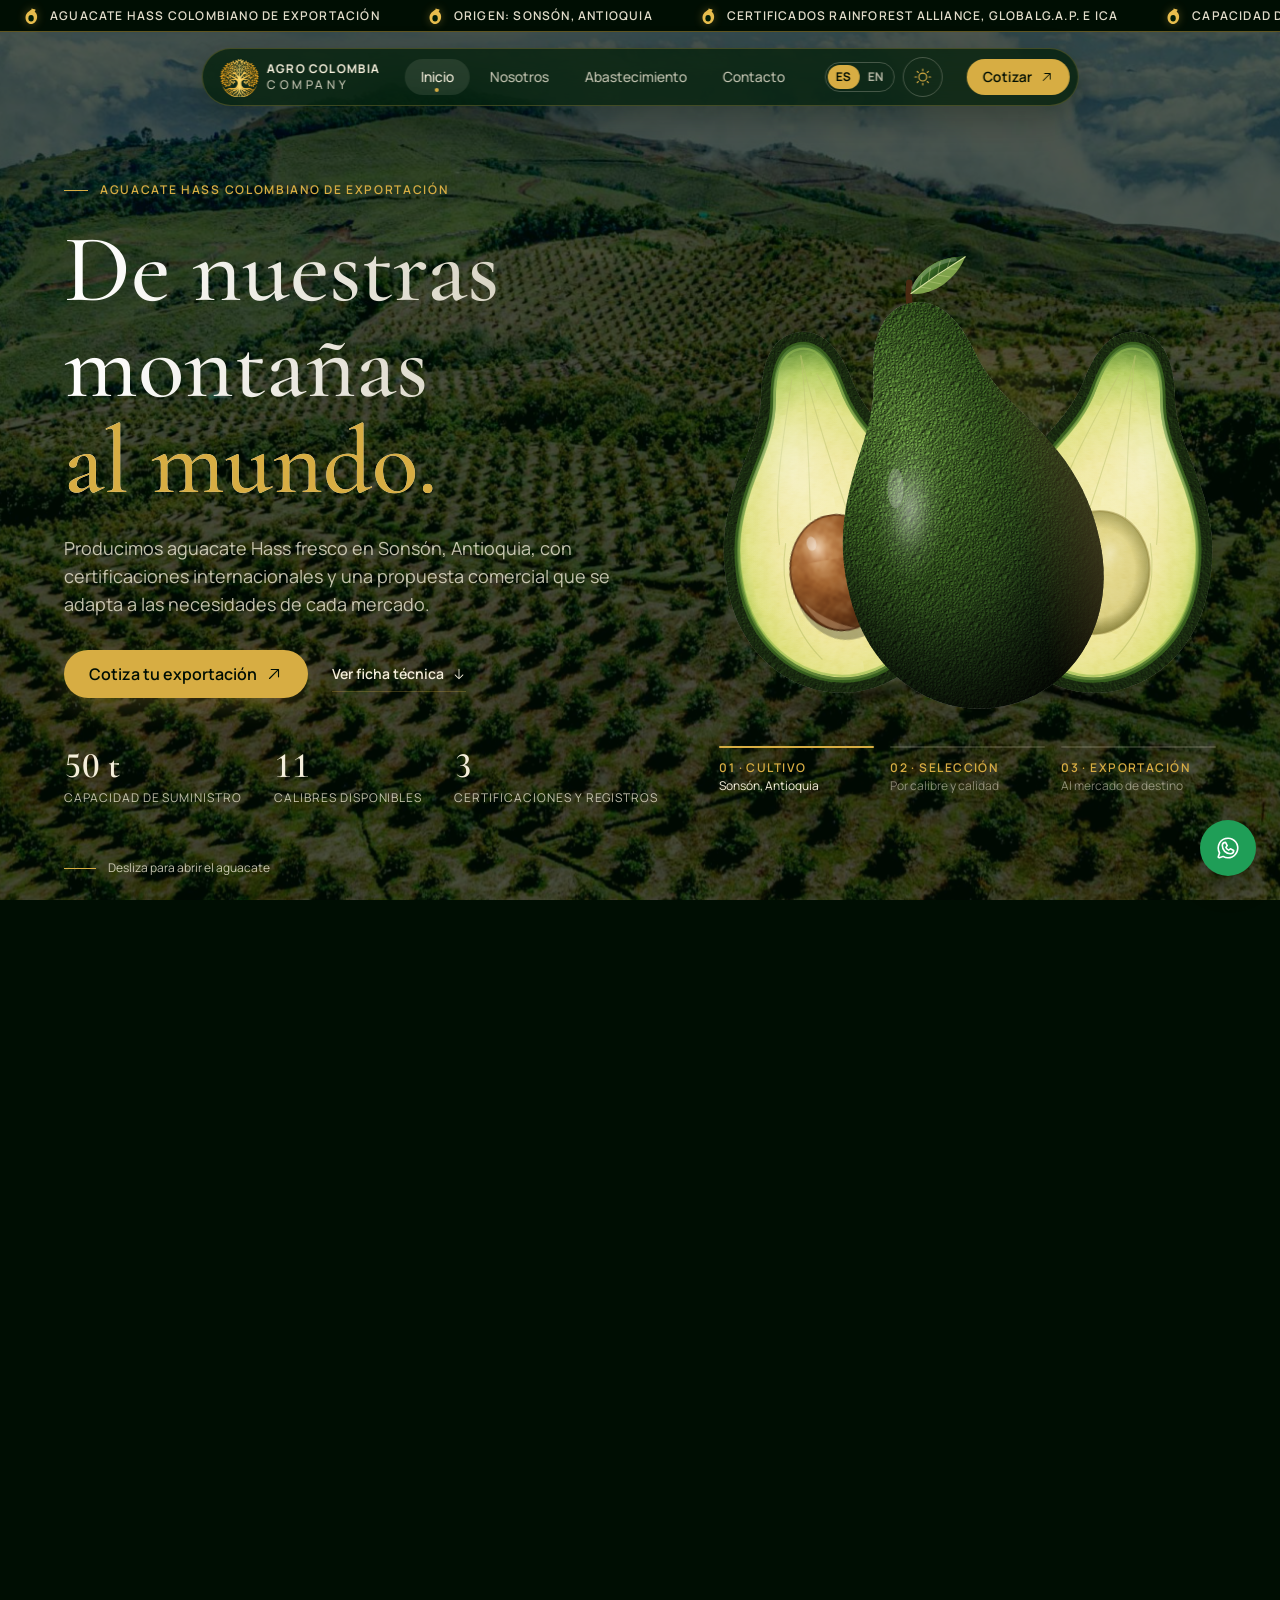
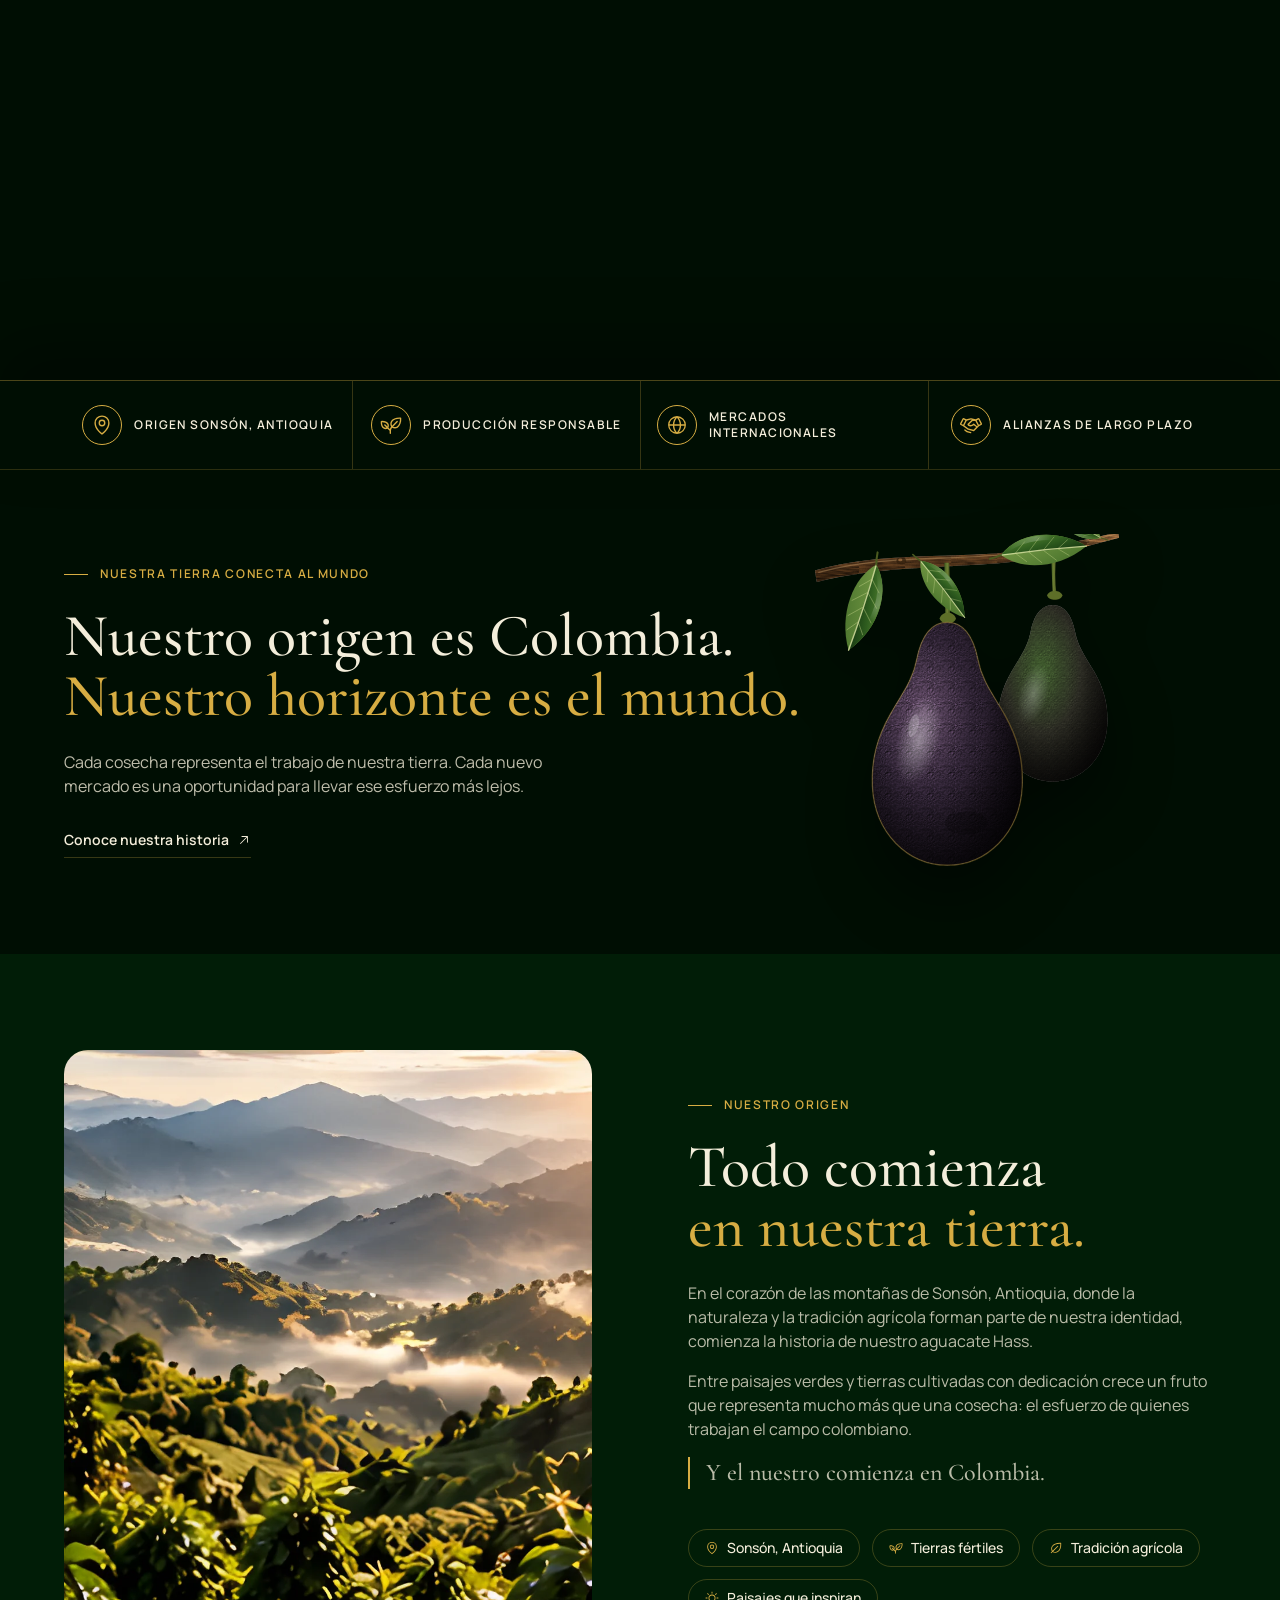
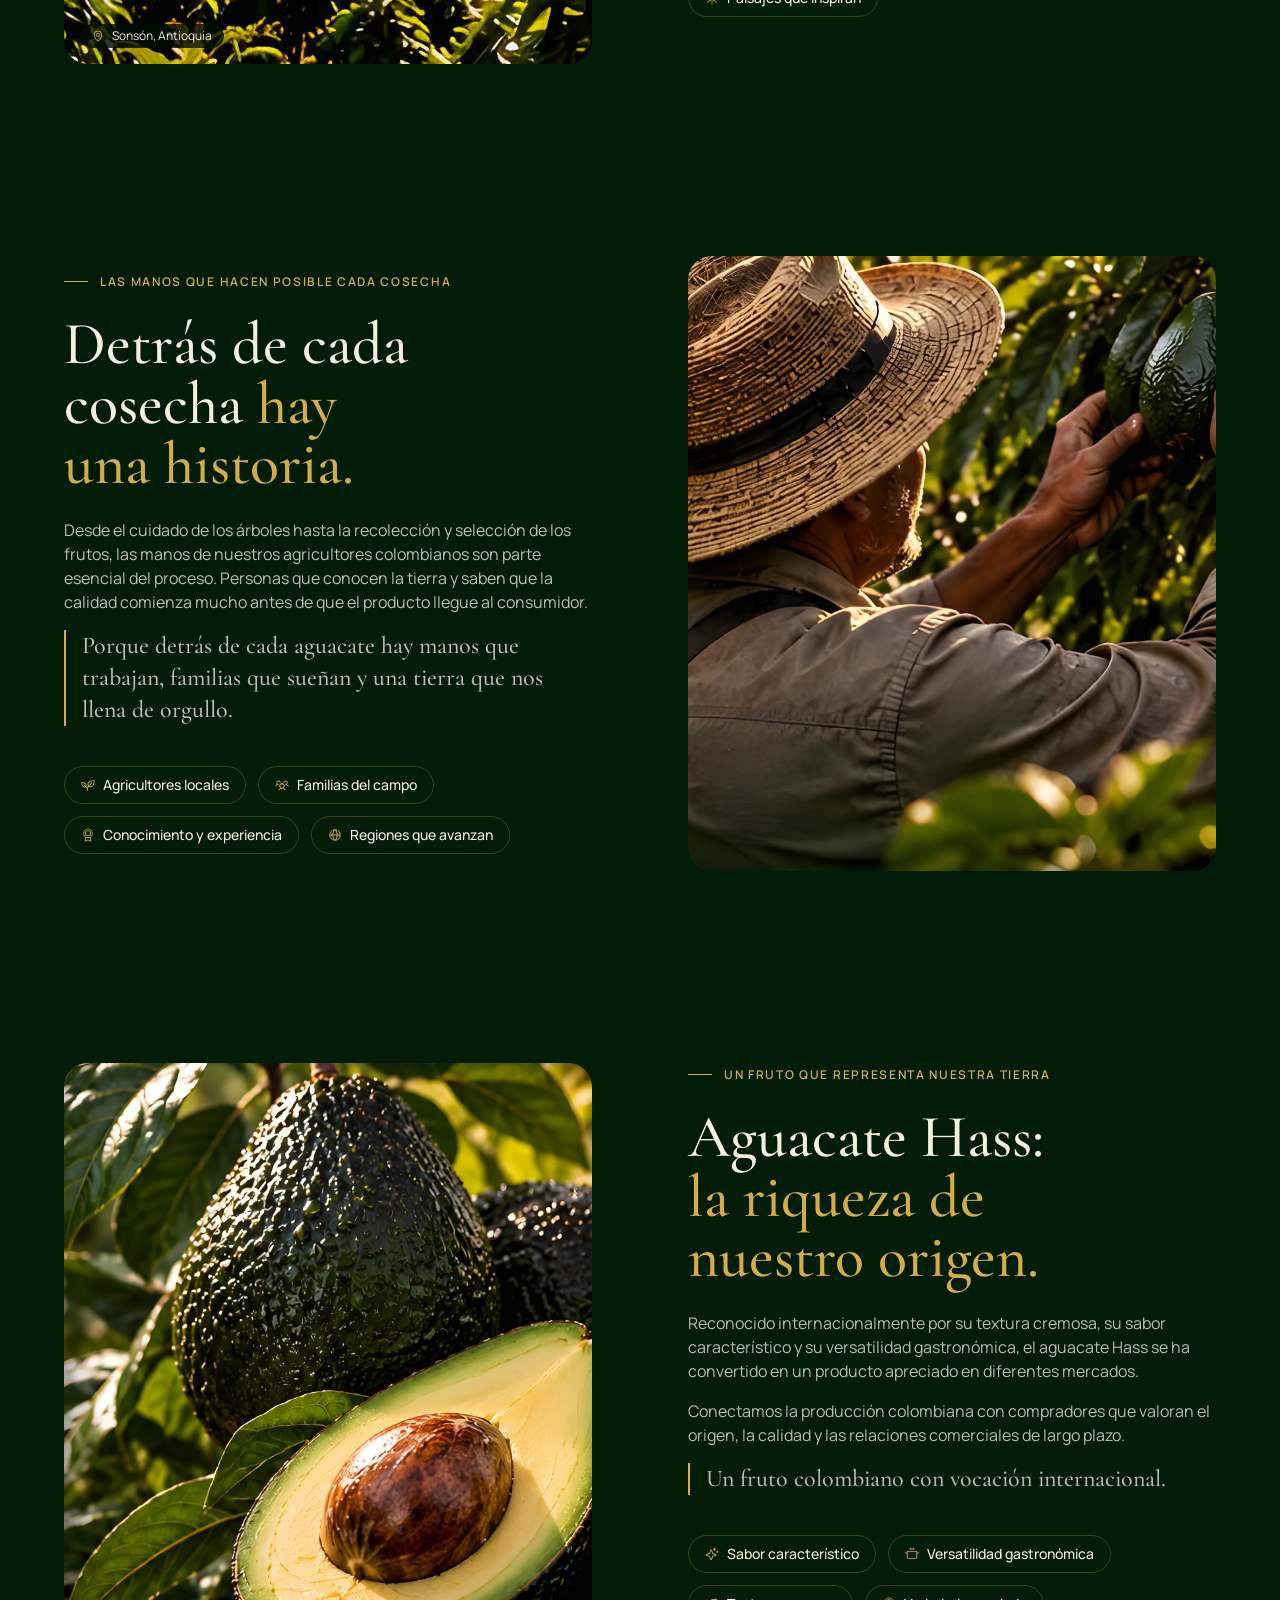
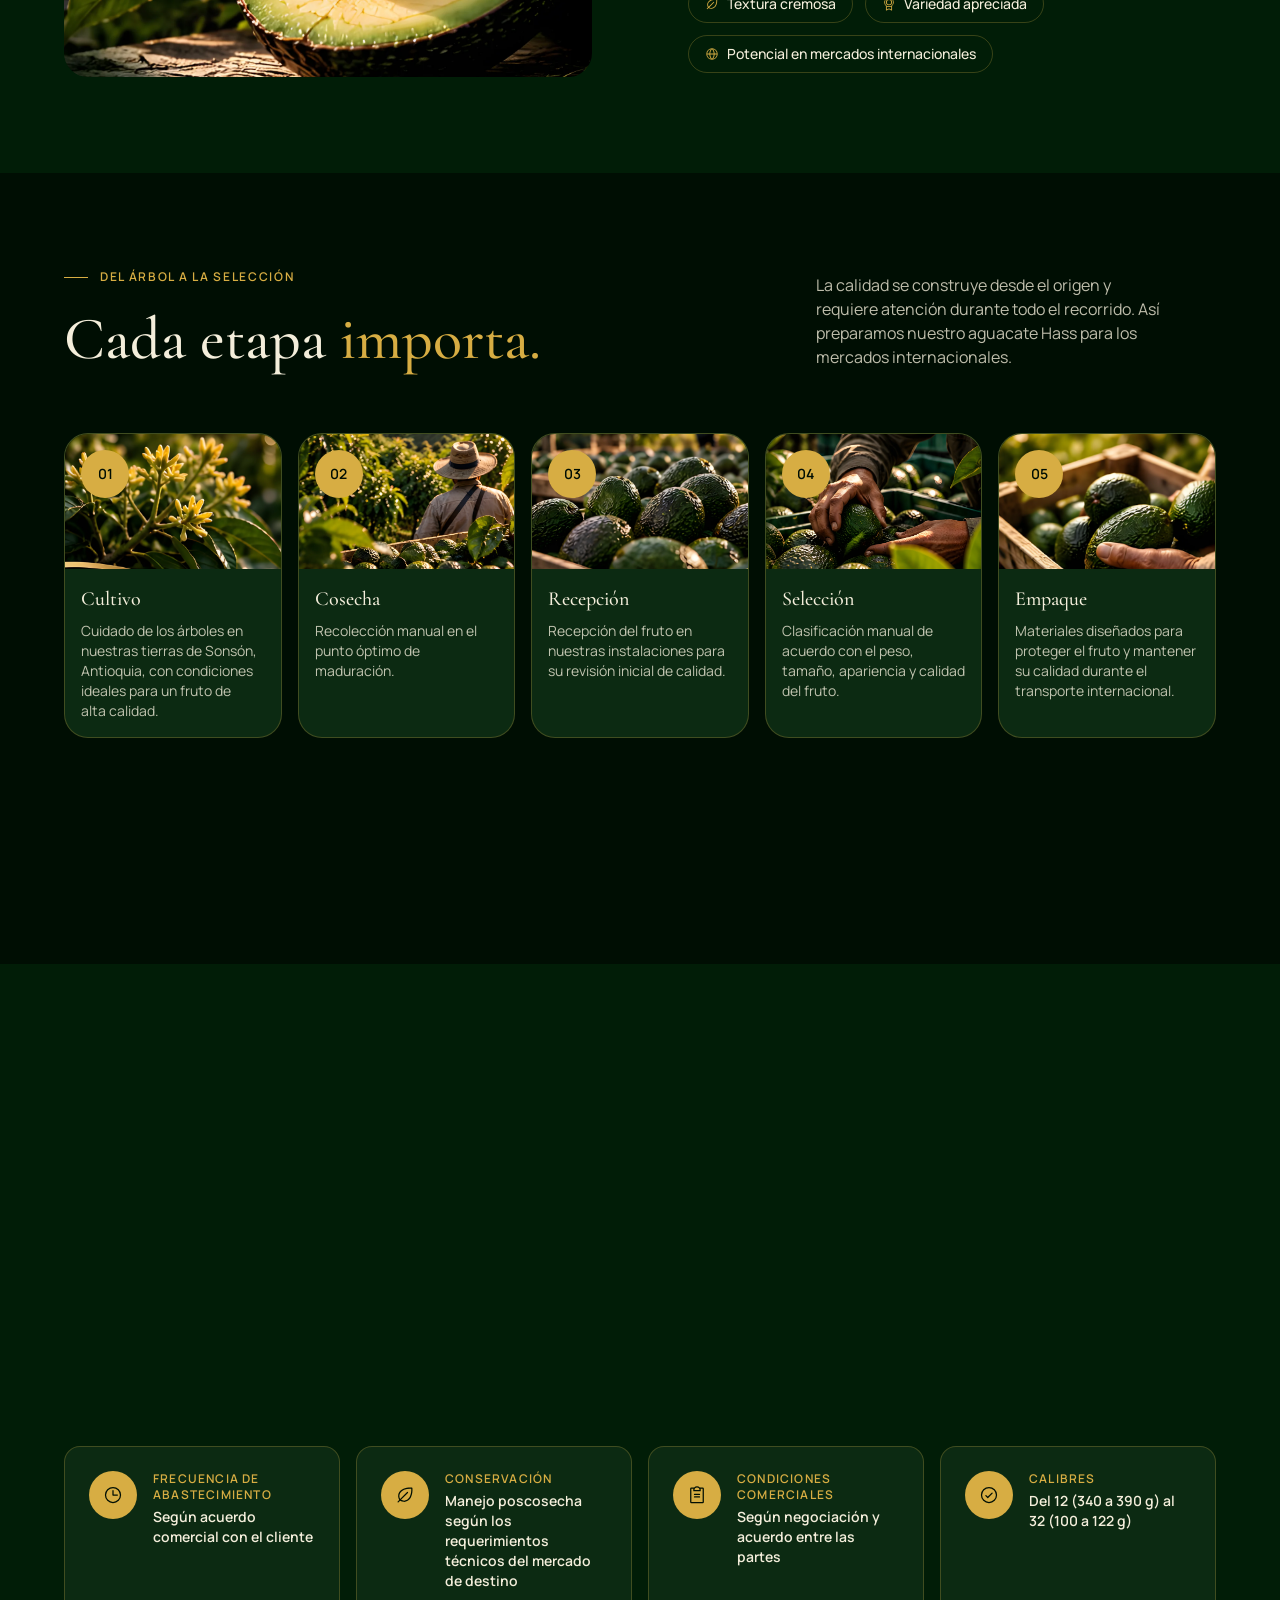
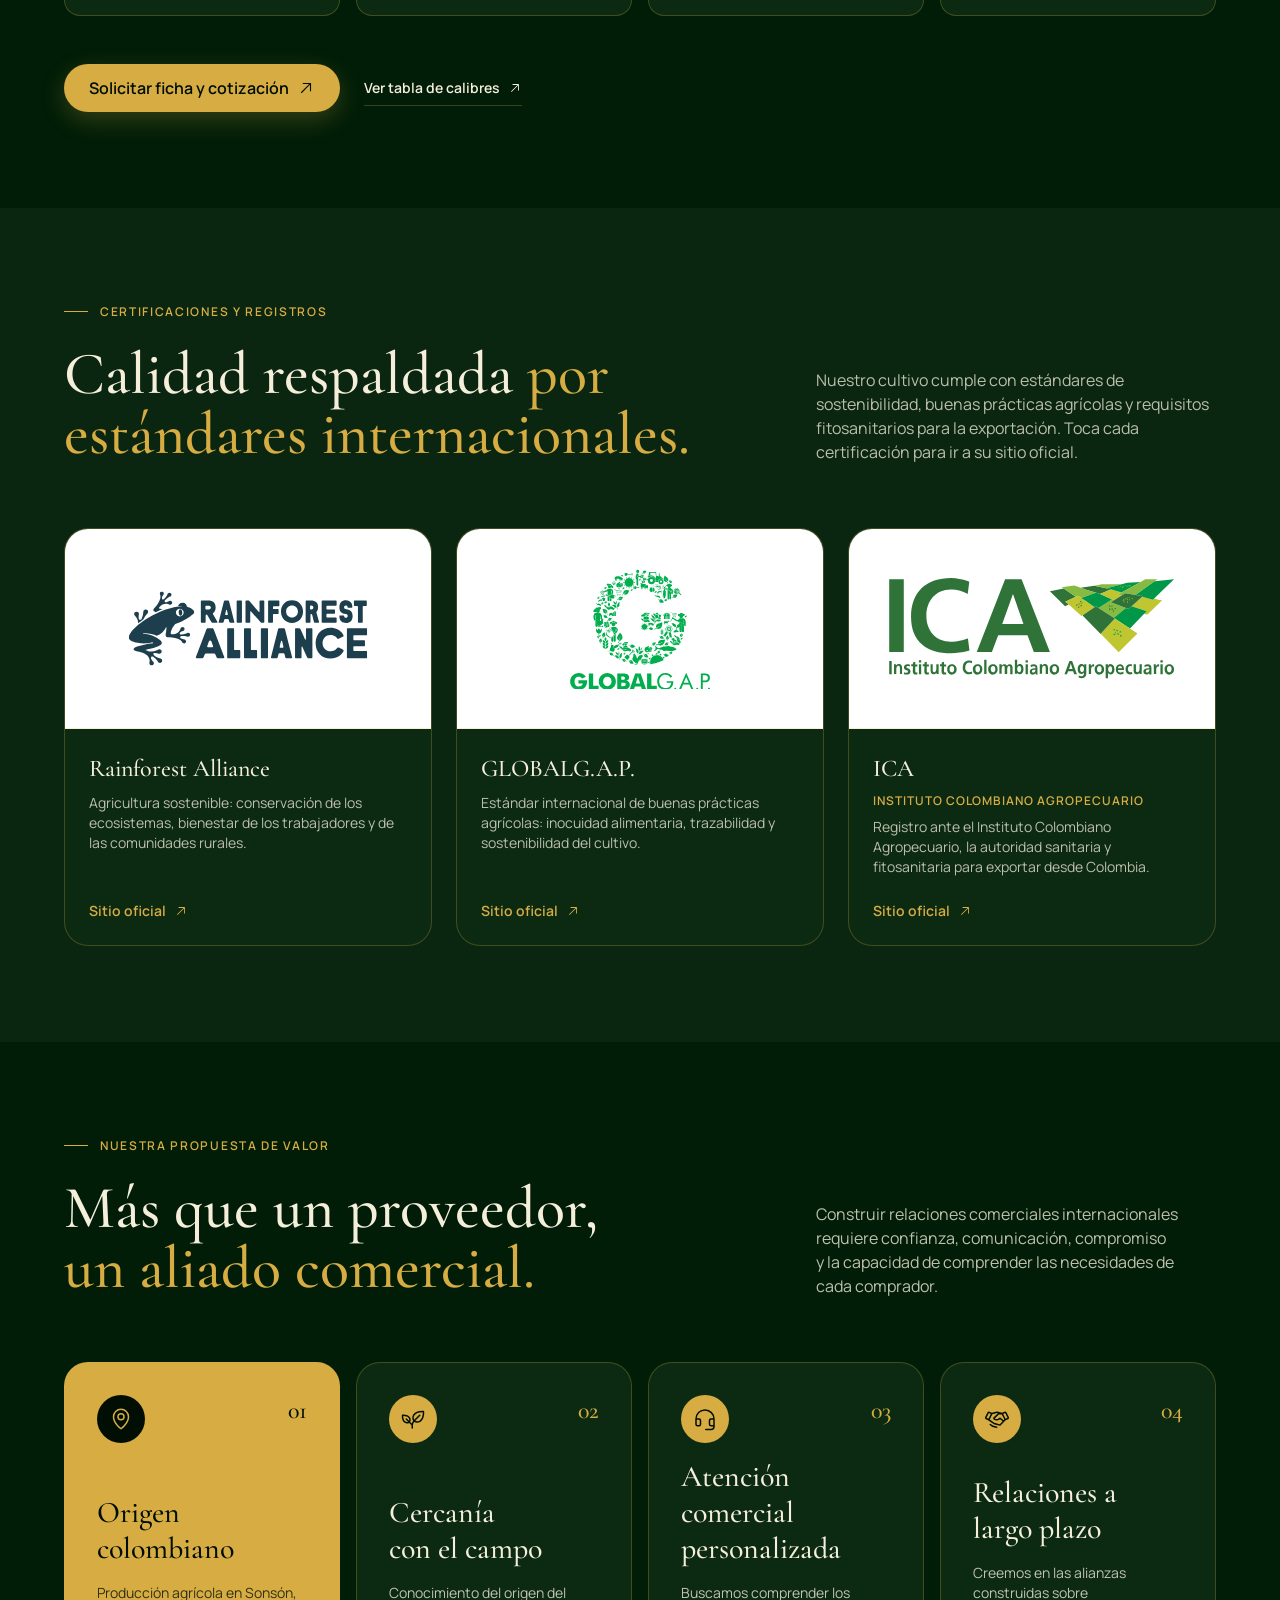
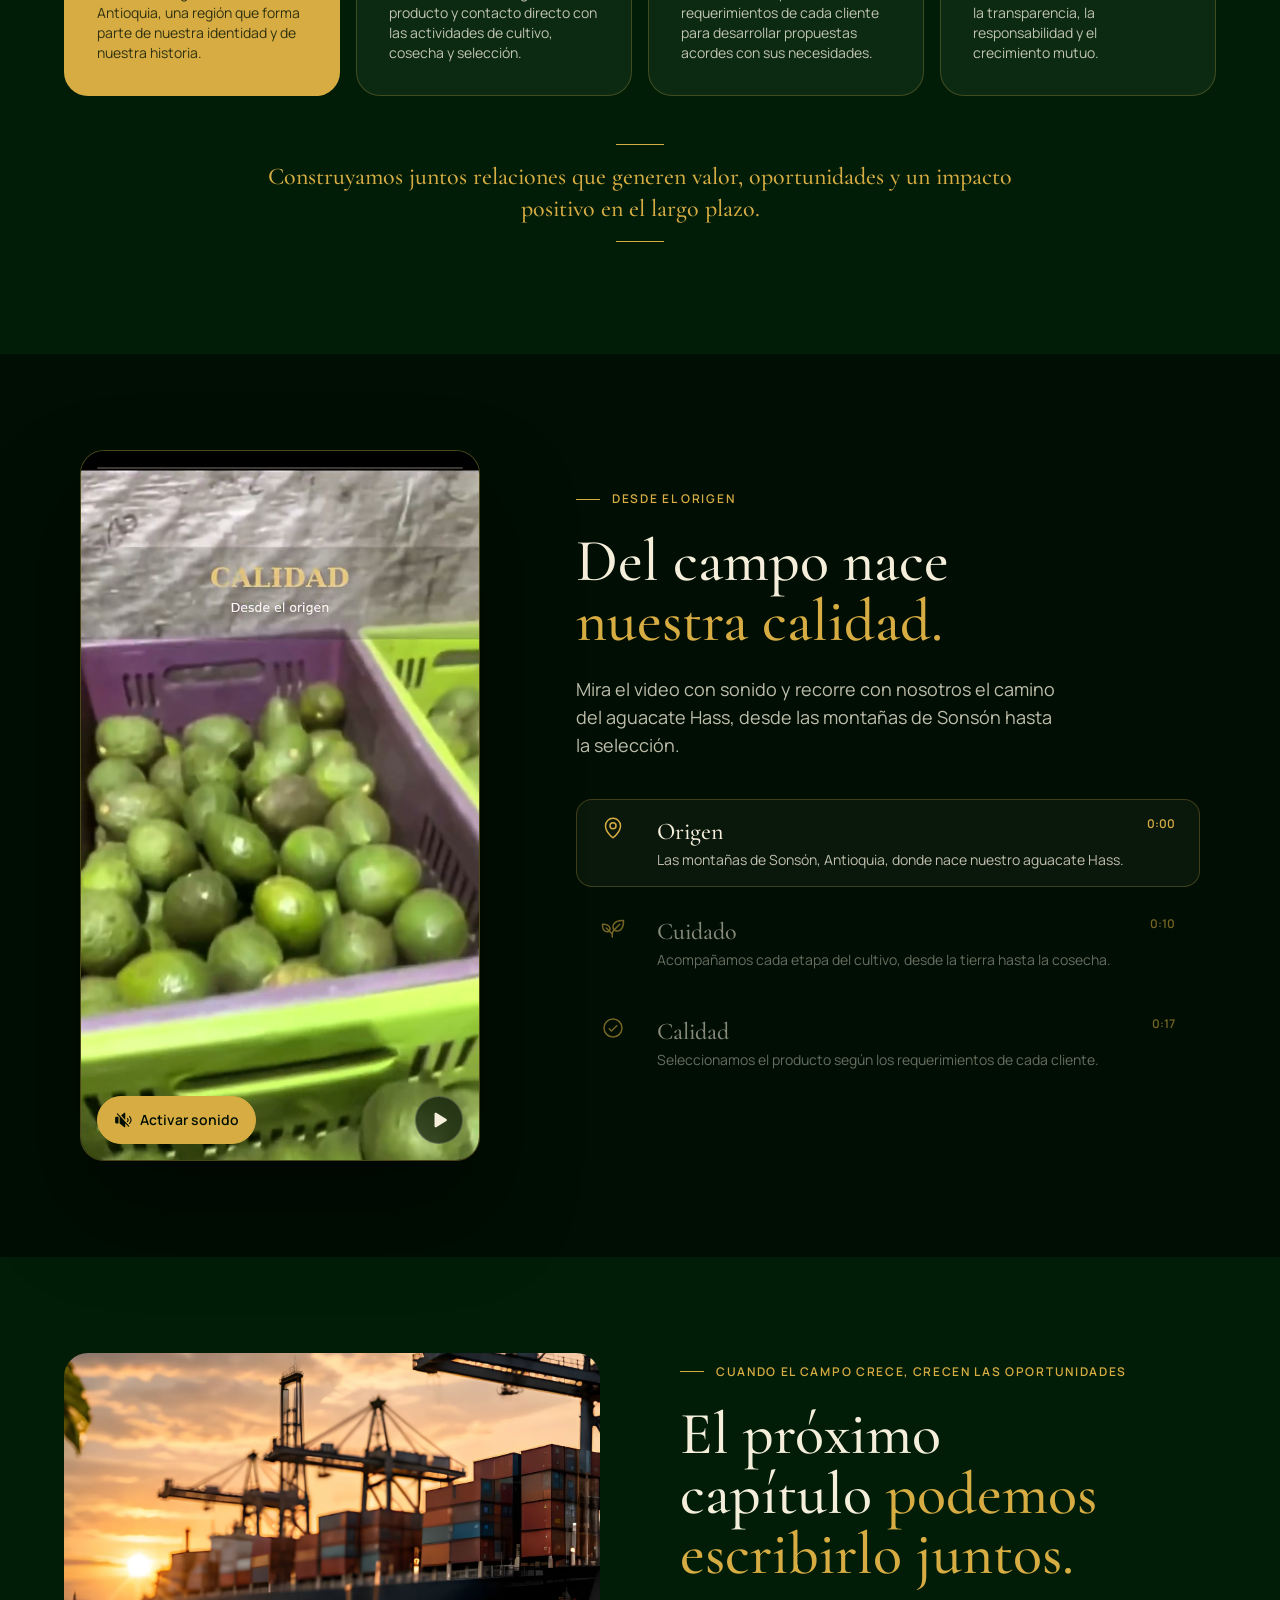
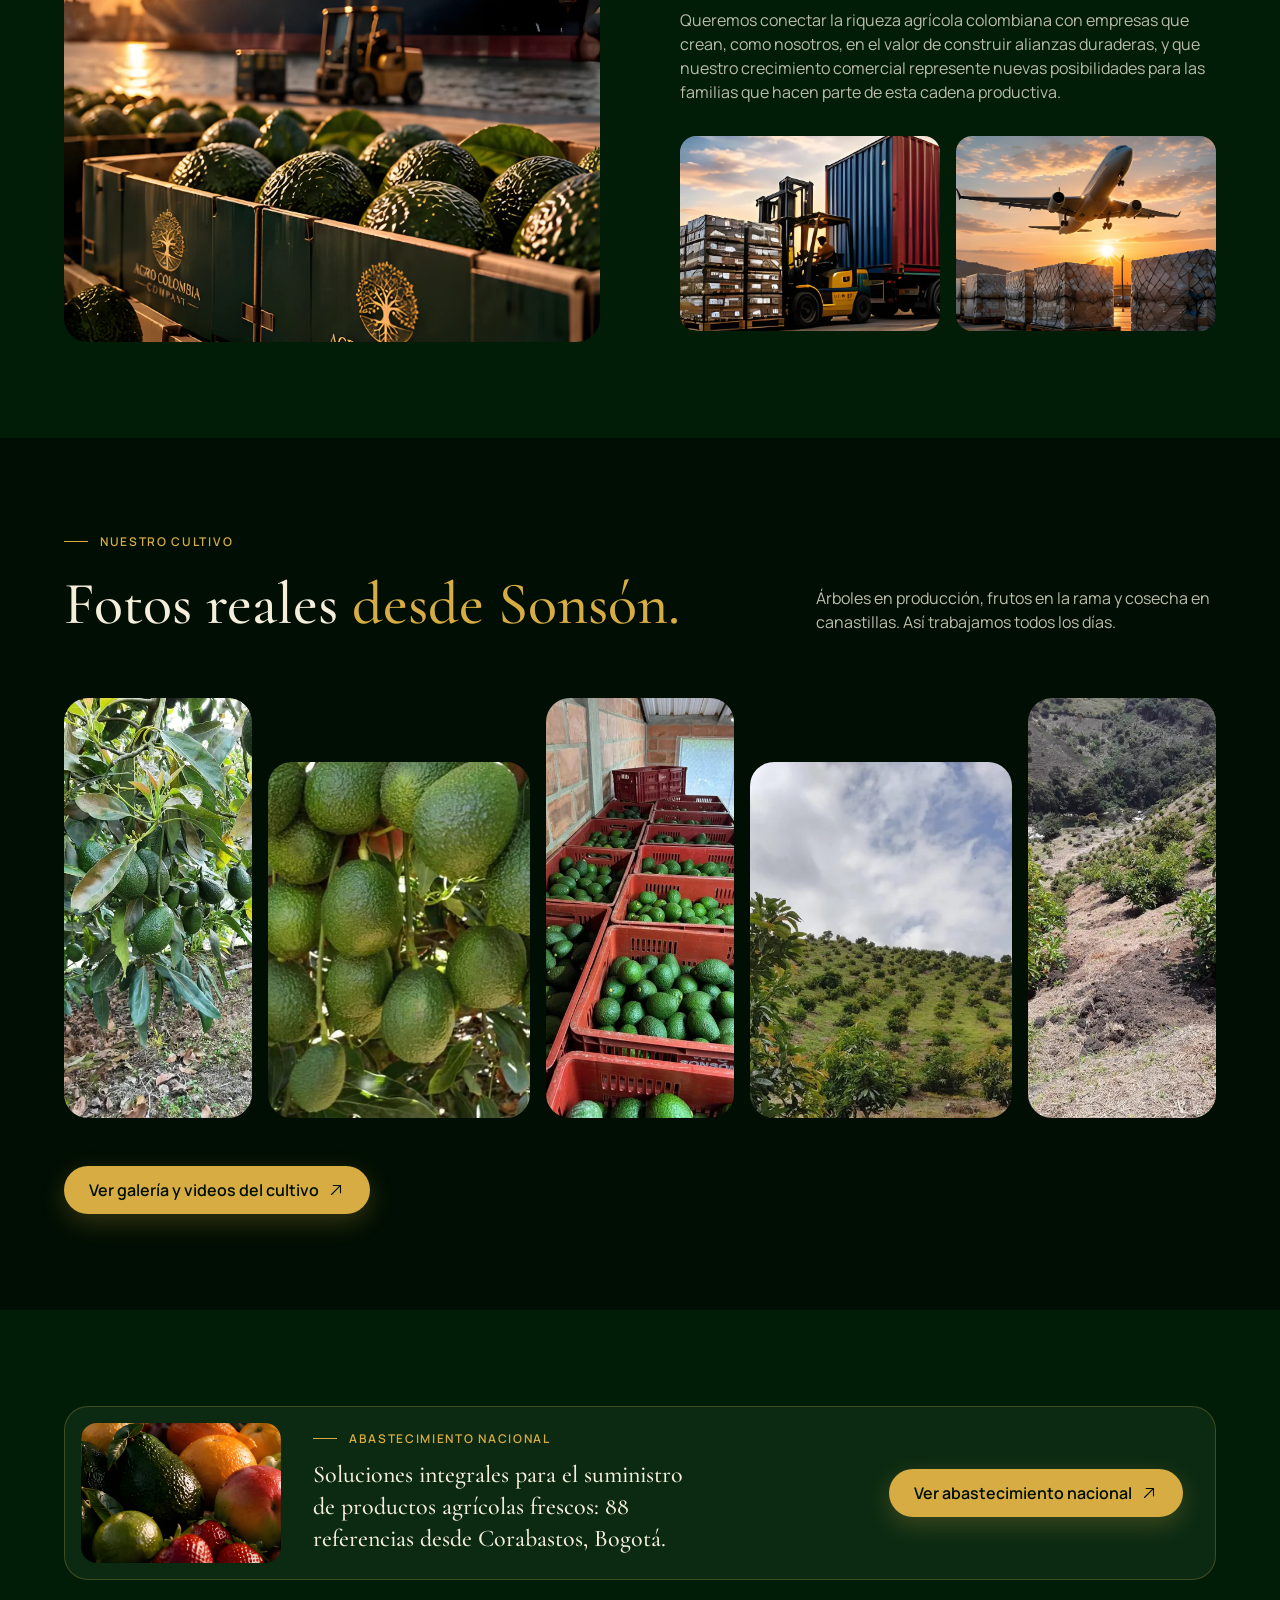
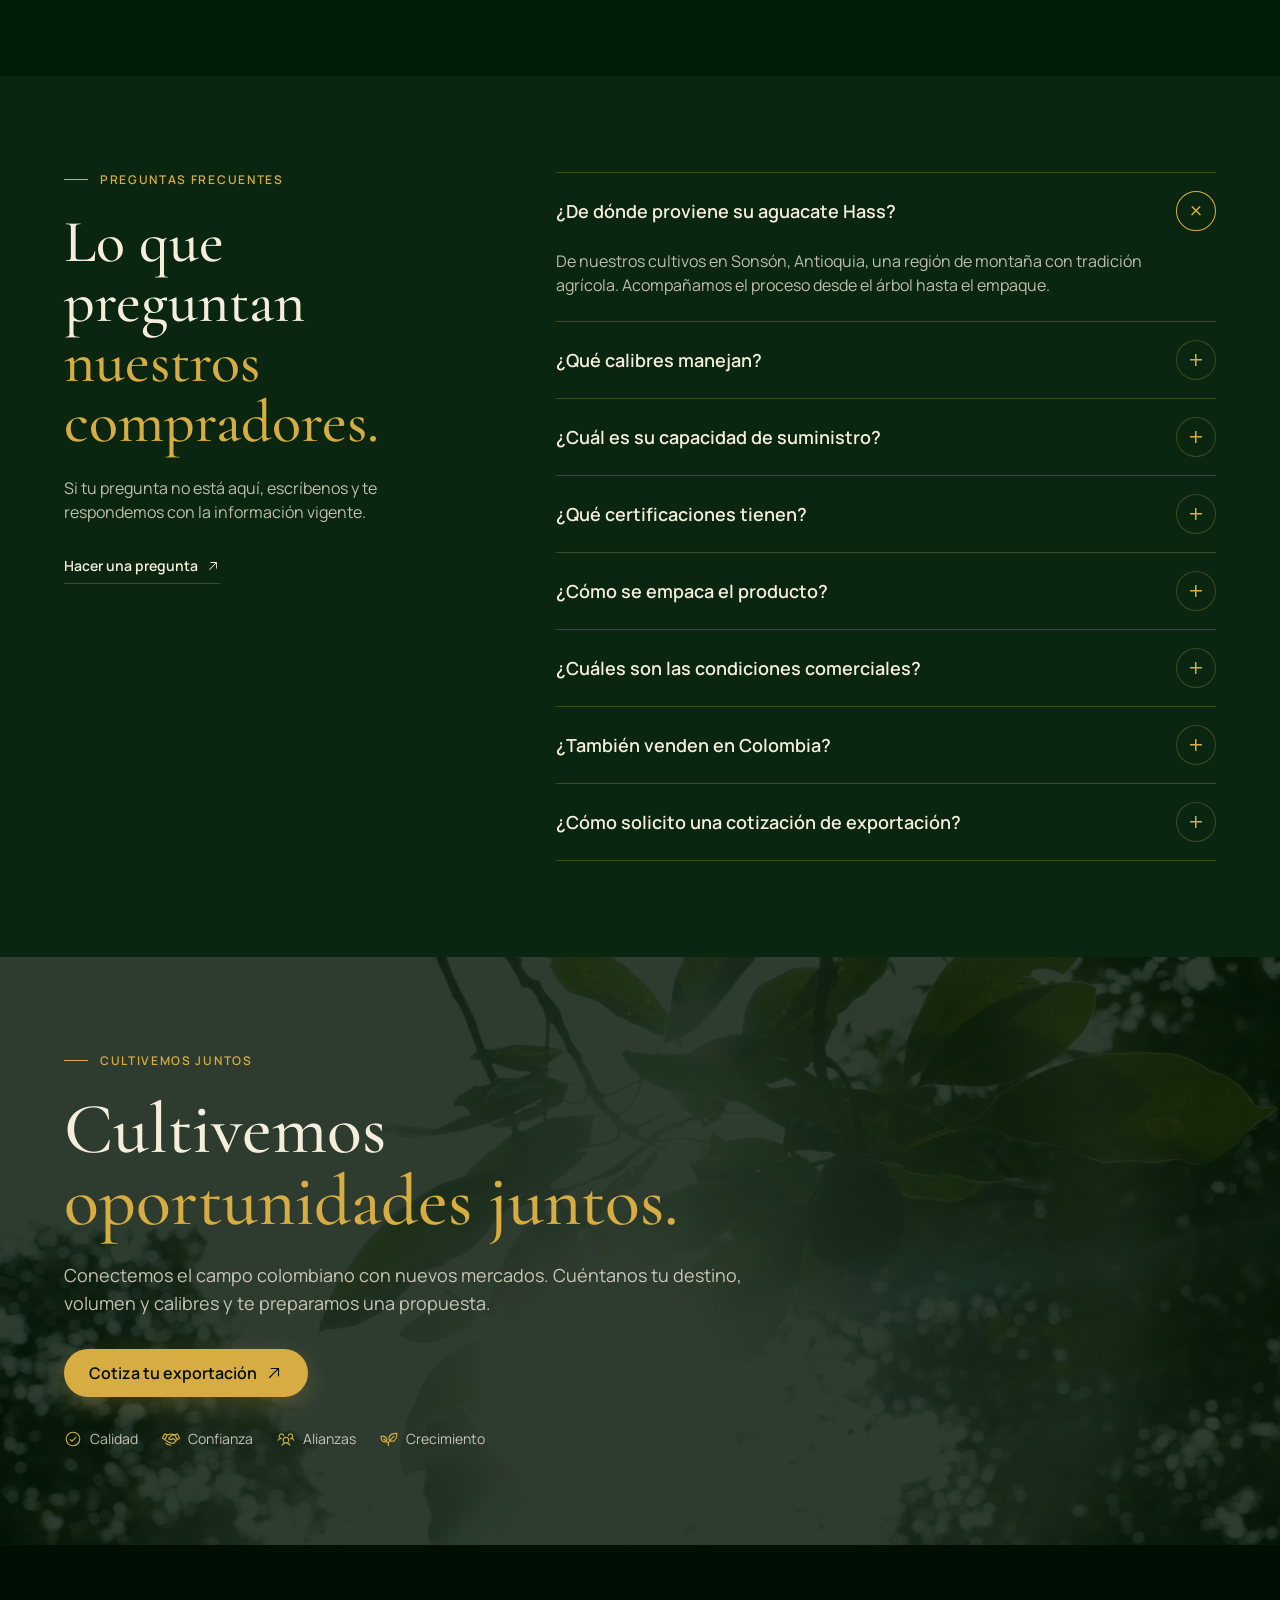
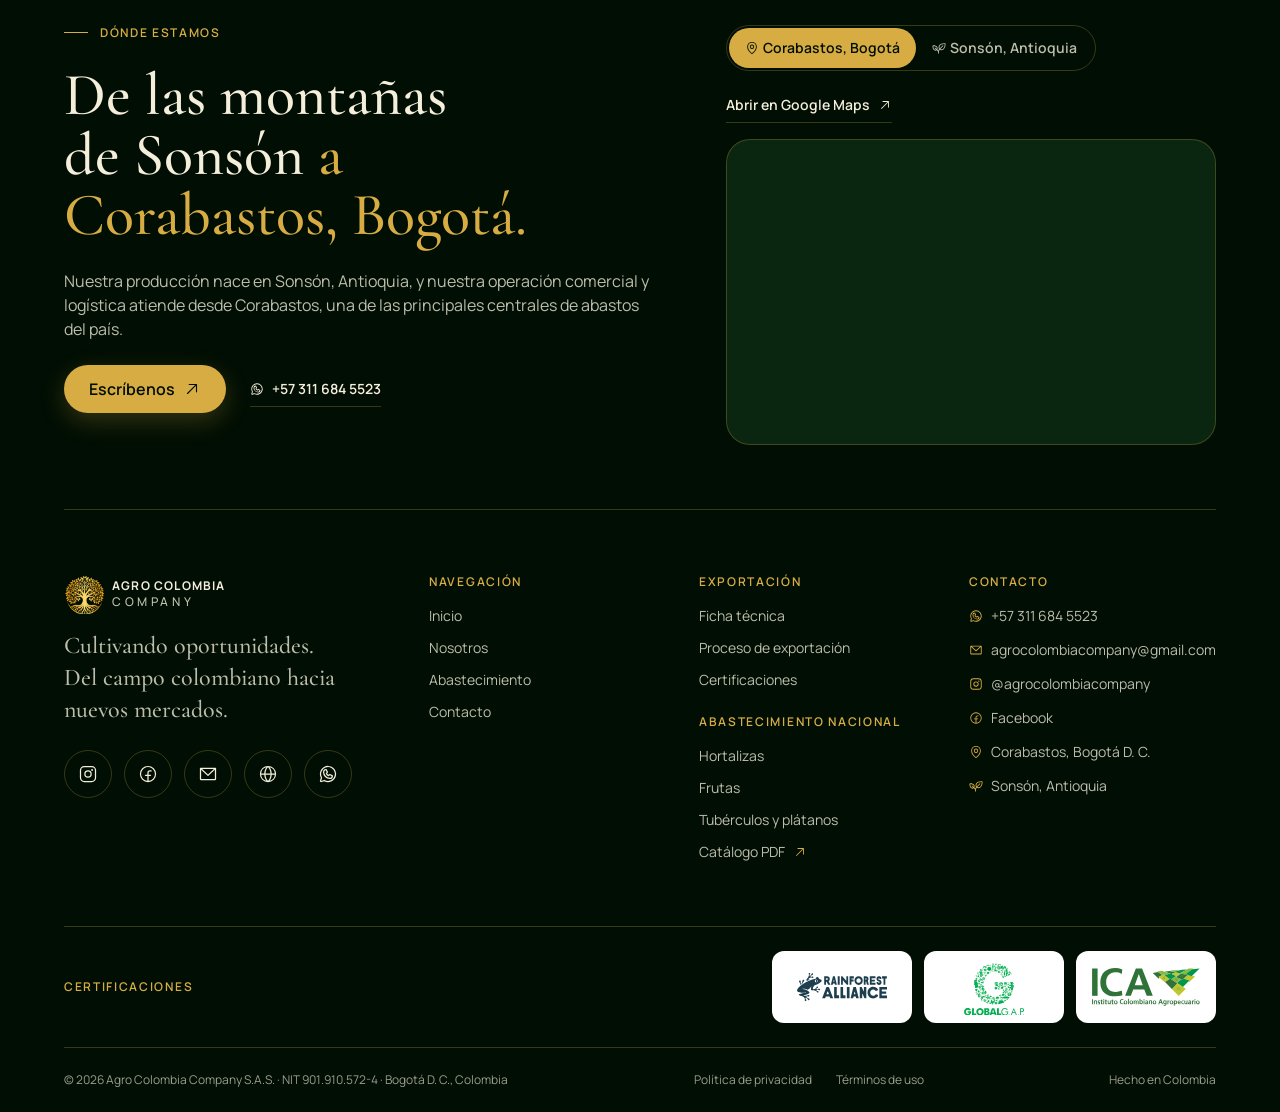
==== commit 4c5a0bf7: "Renombrar Distribución a Abastecimiento nacional con el texto oficial Co-Authored-By: Claude Opus 5." ====
--- a/index.html
+++ b/index.html
@@ -28,22 +28,22 @@
       if (l === 'en') d.setAttribute('lang', 'en');
     })();
   </script>
-  <link rel="stylesheet" href="assets/css/icons.css?v=202610181549" />
-  <link rel="stylesheet" href="site.css?v=202610181549" />
+  <link rel="stylesheet" href="assets/css/icons.css?v=202610181555" />
+  <link rel="stylesheet" href="site.css?v=202610181555" />
   <script type="application/ld+json">{"@context": "https://schema.org", "@type": "Organization", "name": "Agro Colombia Company", "legalName": "Agro Colombia Company S.A.S.", "taxID": "901.910.572-4", "url": "https://www.agrocolombiacompany.com/", "logo": "https://www.agrocolombiacompany.com/assets/imgs/brand/logo-completo.png", "email": "agrocolombiacompany@gmail.com", "telephone": "+57 311 684 5523", "sameAs": ["https://www.instagram.com/agrocolombiacompany/", "https://www.facebook.com/share/1GnSrKpnuH/"], "slogan": "Cultivando oportunidades", "address": {"@type": "PostalAddress", "addressLocality": "Bogotá", "addressRegion": "Bogotá D. C.", "addressCountry": "CO"}, "hasCredential": [{"@type": "EducationalOccupationalCredential", "name": "Rainforest Alliance", "url": "https://www.rainforest-alliance.org/"}, {"@type": "EducationalOccupationalCredential", "name": "GLOBALG.A.P.", "url": "https://www.globalgap.org/"}, {"@type": "EducationalOccupationalCredential", "name": "ICA", "url": "https://www.ica.gov.co/"}], "description": "Productor y exportador colombiano de aguacate Hass de Sonsón, Antioquia, con certificaciones Rainforest Alliance, GLOBALG.A.P. y registro ICA."}</script>
-  <script type="application/ld+json">{"@context": "https://schema.org", "@type": "FAQPage", "mainEntity": [{"@type": "Question", "name": "¿De dónde proviene su aguacate Hass?", "acceptedAnswer": {"@type": "Answer", "text": "De nuestros cultivos en Sonsón, Antioquia, una región de montaña con tradición agrícola. Acompañamos el proceso desde el árbol hasta el empaque."}}, {"@type": "Question", "name": "¿Qué calibres manejan?", "acceptedAnswer": {"@type": "Answer", "text": "Del calibre 12 (340 a 390 g) al 32 (100 a 122 g). La tabla completa de pesos está en la sección Distribución."}}, {"@type": "Question", "name": "¿Cuál es su capacidad de suministro?", "acceptedAnswer": {"@type": "Answer", "text": "Contamos con una capacidad de suministro de 50 toneladas. La periodicidad se define según el acuerdo comercial con cada cliente."}}, {"@type": "Question", "name": "¿Qué certificaciones tienen?", "acceptedAnswer": {"@type": "Answer", "text": "Contamos con certificación Rainforest Alliance, certificación GLOBALG.A.P. y registro ante el ICA, Instituto Colombiano Agropecuario."}}, {"@type": "Question", "name": "¿Cómo se empaca el producto?", "acceptedAnswer": {"@type": "Answer", "text": "Las presentaciones y empaques se definen según los requerimientos del mercado de destino, con materiales que protegen el fruto durante el transporte internacional."}}, {"@type": "Question", "name": "¿Cuáles son las condiciones comerciales?", "acceptedAnswer": {"@type": "Answer", "text": "Se definen por negociación y acuerdo entre las partes. Cuéntanos tu mercado de destino y volumen para preparar una propuesta."}}, {"@type": "Question", "name": "¿También venden en Colombia?", "acceptedAnswer": {"@type": "Answer", "text": "Sí. Desde Corabastos, Bogotá, distribuimos 88 referencias de frutas, hortalizas, tubérculos y plátanos. Puedes verlas en la sección Distribución."}}, {"@type": "Question", "name": "¿Cómo solicito una cotización de exportación?", "acceptedAnswer": {"@type": "Answer", "text": "Escríbenos por WhatsApp, correo o el formulario de contacto con el mercado de destino, el volumen, los calibres y la frecuencia que necesitas."}}]}</script>
+  <script type="application/ld+json">{"@context": "https://schema.org", "@type": "FAQPage", "mainEntity": [{"@type": "Question", "name": "¿De dónde proviene su aguacate Hass?", "acceptedAnswer": {"@type": "Answer", "text": "De nuestros cultivos en Sonsón, Antioquia, una región de montaña con tradición agrícola. Acompañamos el proceso desde el árbol hasta el empaque."}}, {"@type": "Question", "name": "¿Qué calibres manejan?", "acceptedAnswer": {"@type": "Answer", "text": "Del calibre 12 (340 a 390 g) al 32 (100 a 122 g). La tabla completa de pesos está en la sección Abastecimiento nacional."}}, {"@type": "Question", "name": "¿Cuál es su capacidad de suministro?", "acceptedAnswer": {"@type": "Answer", "text": "Contamos con una capacidad de suministro de 50 toneladas. La periodicidad se define según el acuerdo comercial con cada cliente."}}, {"@type": "Question", "name": "¿Qué certificaciones tienen?", "acceptedAnswer": {"@type": "Answer", "text": "Contamos con certificación Rainforest Alliance, certificación GLOBALG.A.P. y registro ante el ICA, Instituto Colombiano Agropecuario."}}, {"@type": "Question", "name": "¿Cómo se empaca el producto?", "acceptedAnswer": {"@type": "Answer", "text": "Las presentaciones y empaques se definen según los requerimientos del mercado de destino, con materiales que protegen el fruto durante el transporte internacional."}}, {"@type": "Question", "name": "¿Cuáles son las condiciones comerciales?", "acceptedAnswer": {"@type": "Answer", "text": "Se definen por negociación y acuerdo entre las partes. Cuéntanos tu mercado de destino y volumen para preparar una propuesta."}}, {"@type": "Question", "name": "¿También venden en Colombia?", "acceptedAnswer": {"@type": "Answer", "text": "Sí. Desde Corabastos, Bogotá, distribuimos 88 referencias de frutas, hortalizas, tubérculos y plátanos. Puedes verlas en la sección Abastecimiento nacional."}}, {"@type": "Question", "name": "¿Cómo solicito una cotización de exportación?", "acceptedAnswer": {"@type": "Answer", "text": "Escríbenos por WhatsApp, correo o el formulario de contacto con el mercado de destino, el volumen, los calibres y la frecuencia que necesitas."}}]}</script>
 </head>
 <body>
   <a class="skip-link" href="#contenido">Saltar al contenido</a>
   <div class="top-sentinel" aria-hidden="true" style="position:absolute;top:0;height:120px;width:1px"></div>
   <div class="site-top">
     <div class="marquee-bar" role="region" aria-label="Novedades">
-      <div class="marquee-track"><div class="marquee-group"><span class="marquee-item"><img src="assets/imgs/brand/avocado-mark.svg" alt="" />Aguacate Hass colombiano de exportación</span><span class="marquee-item"><img src="assets/imgs/brand/avocado-mark.svg" alt="" />Origen: Sonsón, Antioquia</span><span class="marquee-item"><img src="assets/imgs/brand/avocado-mark.svg" alt="" />Certificados Rainforest Alliance, GLOBALG.A.P. e ICA</span><span class="marquee-item"><img src="assets/imgs/brand/avocado-mark.svg" alt="" />Capacidad de suministro de 50 toneladas</span><span class="marquee-item"><img src="assets/imgs/brand/avocado-mark.svg" alt="" />Calibres del 12 al 32</span><span class="marquee-item"><img src="assets/imgs/brand/avocado-mark.svg" alt="" />Distribución nacional desde Corabastos, Bogotá</span></div><div class="marquee-group" aria-hidden="true"><span class="marquee-item"><img src="assets/imgs/brand/avocado-mark.svg" alt="" />Aguacate Hass colombiano de exportación</span><span class="marquee-item"><img src="assets/imgs/brand/avocado-mark.svg" alt="" />Origen: Sonsón, Antioquia</span><span class="marquee-item"><img src="assets/imgs/brand/avocado-mark.svg" alt="" />Certificados Rainforest Alliance, GLOBALG.A.P. e ICA</span><span class="marquee-item"><img src="assets/imgs/brand/avocado-mark.svg" alt="" />Capacidad de suministro de 50 toneladas</span><span class="marquee-item"><img src="assets/imgs/brand/avocado-mark.svg" alt="" />Calibres del 12 al 32</span><span class="marquee-item"><img src="assets/imgs/brand/avocado-mark.svg" alt="" />Distribución nacional desde Corabastos, Bogotá</span></div></div>
+      <div class="marquee-track"><div class="marquee-group"><span class="marquee-item"><img src="assets/imgs/brand/avocado-mark.svg" alt="" />Aguacate Hass colombiano de exportación</span><span class="marquee-item"><img src="assets/imgs/brand/avocado-mark.svg" alt="" />Origen: Sonsón, Antioquia</span><span class="marquee-item"><img src="assets/imgs/brand/avocado-mark.svg" alt="" />Certificados Rainforest Alliance, GLOBALG.A.P. e ICA</span><span class="marquee-item"><img src="assets/imgs/brand/avocado-mark.svg" alt="" />Capacidad de suministro de 50 toneladas</span><span class="marquee-item"><img src="assets/imgs/brand/avocado-mark.svg" alt="" />Calibres del 12 al 32</span><span class="marquee-item"><img src="assets/imgs/brand/avocado-mark.svg" alt="" />Abastecimiento nacional desde Corabastos, Bogotá</span></div><div class="marquee-group" aria-hidden="true"><span class="marquee-item"><img src="assets/imgs/brand/avocado-mark.svg" alt="" />Aguacate Hass colombiano de exportación</span><span class="marquee-item"><img src="assets/imgs/brand/avocado-mark.svg" alt="" />Origen: Sonsón, Antioquia</span><span class="marquee-item"><img src="assets/imgs/brand/avocado-mark.svg" alt="" />Certificados Rainforest Alliance, GLOBALG.A.P. e ICA</span><span class="marquee-item"><img src="assets/imgs/brand/avocado-mark.svg" alt="" />Capacidad de suministro de 50 toneladas</span><span class="marquee-item"><img src="assets/imgs/brand/avocado-mark.svg" alt="" />Calibres del 12 al 32</span><span class="marquee-item"><img src="assets/imgs/brand/avocado-mark.svg" alt="" />Abastecimiento nacional desde Corabastos, Bogotá</span></div></div>
     </div>
     <header class="site-header">
       <div class="island">
         <a class="brand-lockup" href="index.html" aria-label="Agro Colombia Company, inicio"><img src="assets/imgs/brand/favicon-agrocolombia.png" alt="" width="40" height="40" /><span>Agro Colombia <small>Company</small></span></a>
-        <nav class="site-nav" aria-label="Navegación principal"><a href="index.html" aria-current="page">Inicio</a><a href="nosotros.html">Nosotros</a><a href="servicios.html">Distribución</a><a href="contacto.html">Contacto</a></nav>
+        <nav class="site-nav" aria-label="Navegación principal"><a href="index.html" aria-current="page">Inicio</a><a href="nosotros.html">Nosotros</a><a href="servicios.html">Abastecimiento</a><a href="contacto.html">Contacto</a></nav>
         <div class="header-preferences">
           <div class="language-switch" role="group" aria-label="Idioma"><button type="button" data-language="es" aria-pressed="true">ES</button><button type="button" data-language="en" aria-pressed="false">EN</button></div>
           <button class="icon-button theme-toggle" type="button" data-theme-toggle aria-label="Cambiar tema"><i class="icon icon-sun" aria-hidden="true"></i><i class="icon icon-moon" aria-hidden="true"></i></button>
@@ -54,7 +54,7 @@
     </header>
   </div>
   <div class="menu-overlay" id="menu-overlay" inert>
-    <nav aria-label="Menú móvil"><a href="index.html" style="--i:0" aria-current="page"><small>01</small>Inicio</a><a href="nosotros.html" style="--i:1"><small>02</small>Nosotros</a><a href="servicios.html" style="--i:2"><small>03</small>Distribución</a><a href="contacto.html" style="--i:3"><small>04</small>Contacto</a></nav>
+    <nav aria-label="Menú móvil"><a href="index.html" style="--i:0" aria-current="page"><small>01</small>Inicio</a><a href="nosotros.html" style="--i:1"><small>02</small>Nosotros</a><a href="servicios.html" style="--i:2"><small>03</small>Abastecimiento</a><a href="contacto.html" style="--i:3"><small>04</small>Contacto</a></nav>
     <div class="overlay-foot" style="--i:5">
       <a class="button button-gold" href="contacto.html">Solicita tu cotización <i class="icon icon-arrow-up-right" aria-hidden="true"></i></a>
       <div class="social-row"><a href="https://www.instagram.com/agrocolombiacompany/" target="_blank" rel="noopener" aria-label="Instagram"><i class="icon icon-instagram-logo" aria-hidden="true"></i></a><a href="https://www.facebook.com/share/1GnSrKpnuH/" target="_blank" rel="noopener" aria-label="Facebook"><i class="icon icon-facebook-logo" aria-hidden="true"></i></a><a href="mailto:agrocolombiacompany@gmail.com" aria-label="Correo electrónico"><i class="icon icon-envelope-simple" aria-hidden="true"></i></a><a href="https://www.agrocolombiacompany.com" aria-label="Sitio web"><i class="icon icon-globe-simple" aria-hidden="true"></i></a><a href="https://wa.me/573116845523" data-whatsapp-link target="_blank" rel="noopener" aria-label="WhatsApp"><i class="icon icon-whatsapp-logo" aria-hidden="true"></i></a></div>
@@ -174,7 +174,7 @@
         <p class="reveal">Cada cosecha representa el trabajo de nuestra tierra. Cada nuevo mercado es una oportunidad para llevar ese esfuerzo más lejos.</p>
         <a class="text-link reveal" href="nosotros.html">Conoce nuestra historia <i class="icon icon-arrow-up-right" aria-hidden="true"></i></a>
       </div>
-      <img class="manifesto-figure" src="assets/imgs/brand/aguacate-hass-rama.svg?v=202610181549" alt="" aria-hidden="true" />
+      <img class="manifesto-figure" src="assets/imgs/brand/aguacate-hass-rama.svg?v=202610181555" alt="" aria-hidden="true" />
     </section>
 
     <section class="section editorial-split" id="origen">
@@ -297,8 +297,8 @@
     <section class="section">
       <a class="national-band reveal" href="servicios.html">
         <img src="assets/imgs/escenas/cat-frutas.webp" alt="" loading="lazy" />
-        <div><p class="eyebrow">Distribución nacional</p><h3>¿Buscas abastecimiento en Colombia? Distribuimos 88 referencias desde Corabastos, Bogotá.</h3></div>
-        <span class="button button-gold">Ver distribución nacional <i class="icon icon-arrow-up-right" aria-hidden="true"></i></span>
+        <div><p class="eyebrow">Abastecimiento nacional</p><h3>Soluciones integrales para el suministro de productos agrícolas frescos: 88 referencias desde Corabastos, Bogotá.</h3></div>
+        <span class="button button-gold">Ver abastecimiento nacional <i class="icon icon-arrow-up-right" aria-hidden="true"></i></span>
       </a>
     </section>
 
@@ -309,7 +309,7 @@
         <p class="reveal" style="--d:2">Si tu pregunta no está aquí, escríbenos y te respondemos con la información vigente.</p>
         <a class="text-link reveal" style="--d:3" href="contacto.html?tipo=exportacion">Hacer una pregunta <i class="icon icon-arrow-up-right" aria-hidden="true"></i></a>
       </div>
-      <div class="faq-list reveal" style="--d:1"><details open><summary>¿De dónde proviene su aguacate Hass?</summary><p>De nuestros cultivos en Sonsón, Antioquia, una región de montaña con tradición agrícola. Acompañamos el proceso desde el árbol hasta el empaque.</p></details><details><summary>¿Qué calibres manejan?</summary><p>Del calibre 12 (340 a 390 g) al 32 (100 a 122 g). La tabla completa de pesos está en la sección Distribución.</p></details><details><summary>¿Cuál es su capacidad de suministro?</summary><p>Contamos con una capacidad de suministro de 50 toneladas. La periodicidad se define según el acuerdo comercial con cada cliente.</p></details><details><summary>¿Qué certificaciones tienen?</summary><p>Contamos con certificación Rainforest Alliance, certificación GLOBALG.A.P. y registro ante el ICA, Instituto Colombiano Agropecuario.</p></details><details><summary>¿Cómo se empaca el producto?</summary><p>Las presentaciones y empaques se definen según los requerimientos del mercado de destino, con materiales que protegen el fruto durante el transporte internacional.</p></details><details><summary>¿Cuáles son las condiciones comerciales?</summary><p>Se definen por negociación y acuerdo entre las partes. Cuéntanos tu mercado de destino y volumen para preparar una propuesta.</p></details><details><summary>¿También venden en Colombia?</summary><p>Sí. Desde Corabastos, Bogotá, distribuimos 88 referencias de frutas, hortalizas, tubérculos y plátanos. Puedes verlas en la sección Distribución.</p></details><details><summary>¿Cómo solicito una cotización de exportación?</summary><p>Escríbenos por WhatsApp, correo o el formulario de contacto con el mercado de destino, el volumen, los calibres y la frecuencia que necesitas.</p></details></div>
+      <div class="faq-list reveal" style="--d:1"><details open><summary>¿De dónde proviene su aguacate Hass?</summary><p>De nuestros cultivos en Sonsón, Antioquia, una región de montaña con tradición agrícola. Acompañamos el proceso desde el árbol hasta el empaque.</p></details><details><summary>¿Qué calibres manejan?</summary><p>Del calibre 12 (340 a 390 g) al 32 (100 a 122 g). La tabla completa de pesos está en la sección Abastecimiento nacional.</p></details><details><summary>¿Cuál es su capacidad de suministro?</summary><p>Contamos con una capacidad de suministro de 50 toneladas. La periodicidad se define según el acuerdo comercial con cada cliente.</p></details><details><summary>¿Qué certificaciones tienen?</summary><p>Contamos con certificación Rainforest Alliance, certificación GLOBALG.A.P. y registro ante el ICA, Instituto Colombiano Agropecuario.</p></details><details><summary>¿Cómo se empaca el producto?</summary><p>Las presentaciones y empaques se definen según los requerimientos del mercado de destino, con materiales que protegen el fruto durante el transporte internacional.</p></details><details><summary>¿Cuáles son las condiciones comerciales?</summary><p>Se definen por negociación y acuerdo entre las partes. Cuéntanos tu mercado de destino y volumen para preparar una propuesta.</p></details><details><summary>¿También venden en Colombia?</summary><p>Sí. Desde Corabastos, Bogotá, distribuimos 88 referencias de frutas, hortalizas, tubérculos y plátanos. Puedes verlas en la sección Abastecimiento nacional.</p></details><details><summary>¿Cómo solicito una cotización de exportación?</summary><p>Escríbenos por WhatsApp, correo o el formulario de contacto con el mercado de destino, el volumen, los calibres y la frecuencia que necesitas.</p></details></div>
     </section>
     <section class="closing on-dark">
       <video data-bg-video muted loop playsinline preload="none" poster="assets/videos/fondos/cosecha.jpg" aria-hidden="true"><source src="assets/videos/fondos/cosecha.mp4" type="video/mp4" /></video>
@@ -350,9 +350,9 @@
         <p>Cultivando oportunidades.<br />Del campo colombiano hacia nuevos mercados.</p>
         <div class="social-row"><a href="https://www.instagram.com/agrocolombiacompany/" target="_blank" rel="noopener" aria-label="Instagram"><i class="icon icon-instagram-logo" aria-hidden="true"></i></a><a href="https://www.facebook.com/share/1GnSrKpnuH/" target="_blank" rel="noopener" aria-label="Facebook"><i class="icon icon-facebook-logo" aria-hidden="true"></i></a><a href="mailto:agrocolombiacompany@gmail.com" aria-label="Correo electrónico"><i class="icon icon-envelope-simple" aria-hidden="true"></i></a><a href="https://www.agrocolombiacompany.com" aria-label="Sitio web"><i class="icon icon-globe-simple" aria-hidden="true"></i></a><a href="https://wa.me/573116845523" data-whatsapp-link target="_blank" rel="noopener" aria-label="WhatsApp"><i class="icon icon-whatsapp-logo" aria-hidden="true"></i></a></div>
       </div>
-      <div class="footer-col"><h3>Navegación</h3><ul><li><a href="index.html">Inicio</a></li><li><a href="nosotros.html">Nosotros</a></li><li><a href="servicios.html">Distribución</a></li><li><a href="contacto.html">Contacto</a></li></ul></div>
+      <div class="footer-col"><h3>Navegación</h3><ul><li><a href="index.html">Inicio</a></li><li><a href="nosotros.html">Nosotros</a></li><li><a href="servicios.html">Abastecimiento</a></li><li><a href="contacto.html">Contacto</a></li></ul></div>
       <div class="footer-col"><h3>Exportación</h3><ul><li><a href="index.html#ficha">Ficha técnica</a></li><li><a href="index.html#proceso">Proceso de exportación</a></li><li><a href="index.html#certificaciones">Certificaciones</a></li></ul>
-        <h3 class="footer-sub">Distribución nacional</h3><ul><li><a href="servicios.html#hortalizas">Hortalizas</a></li><li><a href="servicios.html#frutas">Frutas</a></li><li><a href="servicios.html#tuberculos">Tubérculos y plátanos</a></li><li><a href="assets/docs/catalogo-nacional-agro-colombia.pdf" target="_blank" rel="noopener">Catálogo PDF <i class="icon icon-arrow-up-right" aria-hidden="true"></i></a></li></ul></div>
+        <h3 class="footer-sub">Abastecimiento nacional</h3><ul><li><a href="servicios.html#hortalizas">Hortalizas</a></li><li><a href="servicios.html#frutas">Frutas</a></li><li><a href="servicios.html#tuberculos">Tubérculos y plátanos</a></li><li><a href="assets/docs/catalogo-nacional-agro-colombia.pdf" target="_blank" rel="noopener">Catálogo PDF <i class="icon icon-arrow-up-right" aria-hidden="true"></i></a></li></ul></div>
       <div class="footer-col"><h3>Contacto</h3><ul>
         <li><a href="https://wa.me/573116845523" data-whatsapp-link target="_blank" rel="noopener"><i class="icon icon-whatsapp-logo" aria-hidden="true"></i>+57 311 684 5523</a></li>
         <li><a href="mailto:agrocolombiacompany@gmail.com"><i class="icon icon-envelope-simple" aria-hidden="true"></i>agrocolombiacompany@gmail.com</a></li>
@@ -377,7 +377,7 @@
     <button class="lightbox-nav is-next icon-button" type="button" data-lightbox-next aria-label="Siguiente"><i class="icon icon-arrow-right" aria-hidden="true"></i></button>
   </dialog>
   <button class="to-top" type="button" data-to-top aria-label="Volver arriba"><i class="icon icon-arrow-down" aria-hidden="true"></i></button>
-  <script src="assets/js/i18n.js?v=202610181549"></script>
-  <script src="site.js?v=202610181549"></script>
+  <script src="assets/js/i18n.js?v=202610181555"></script>
+  <script src="site.js?v=202610181555"></script>
 </body>
 </html>
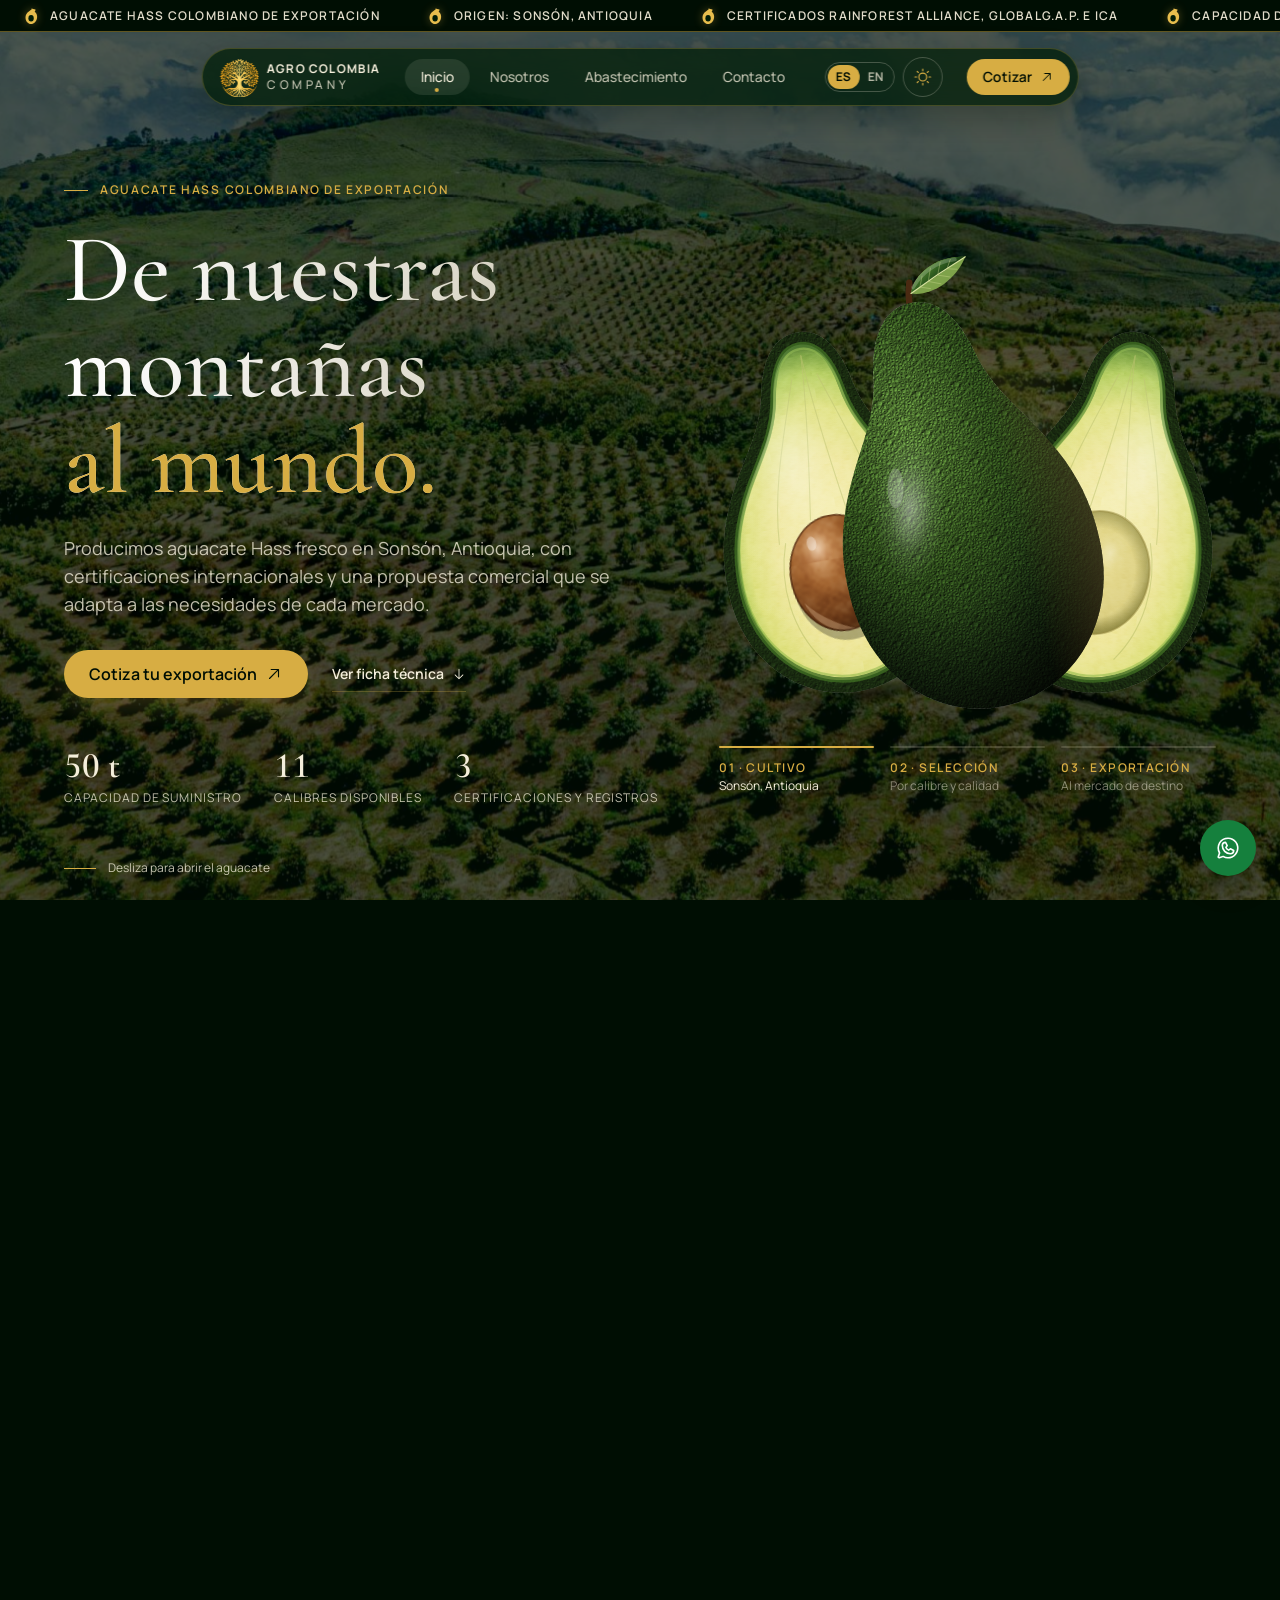
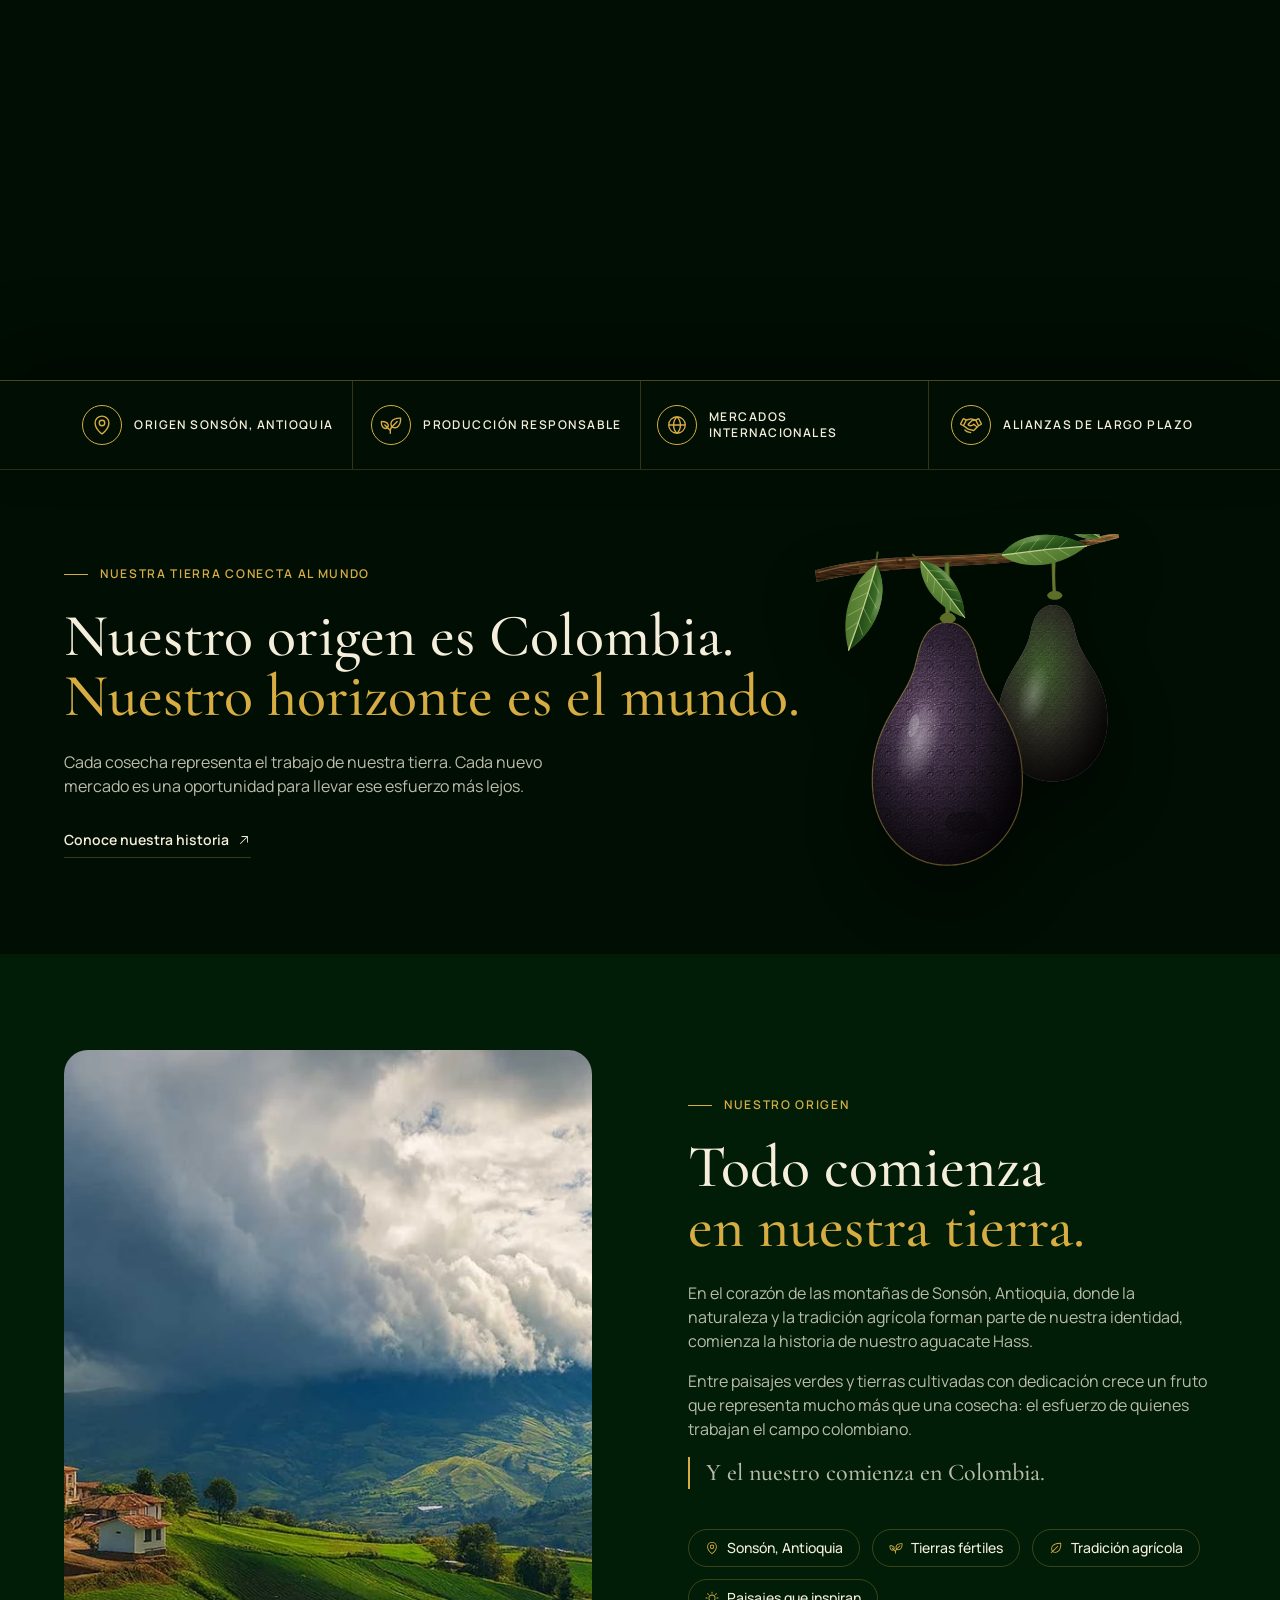
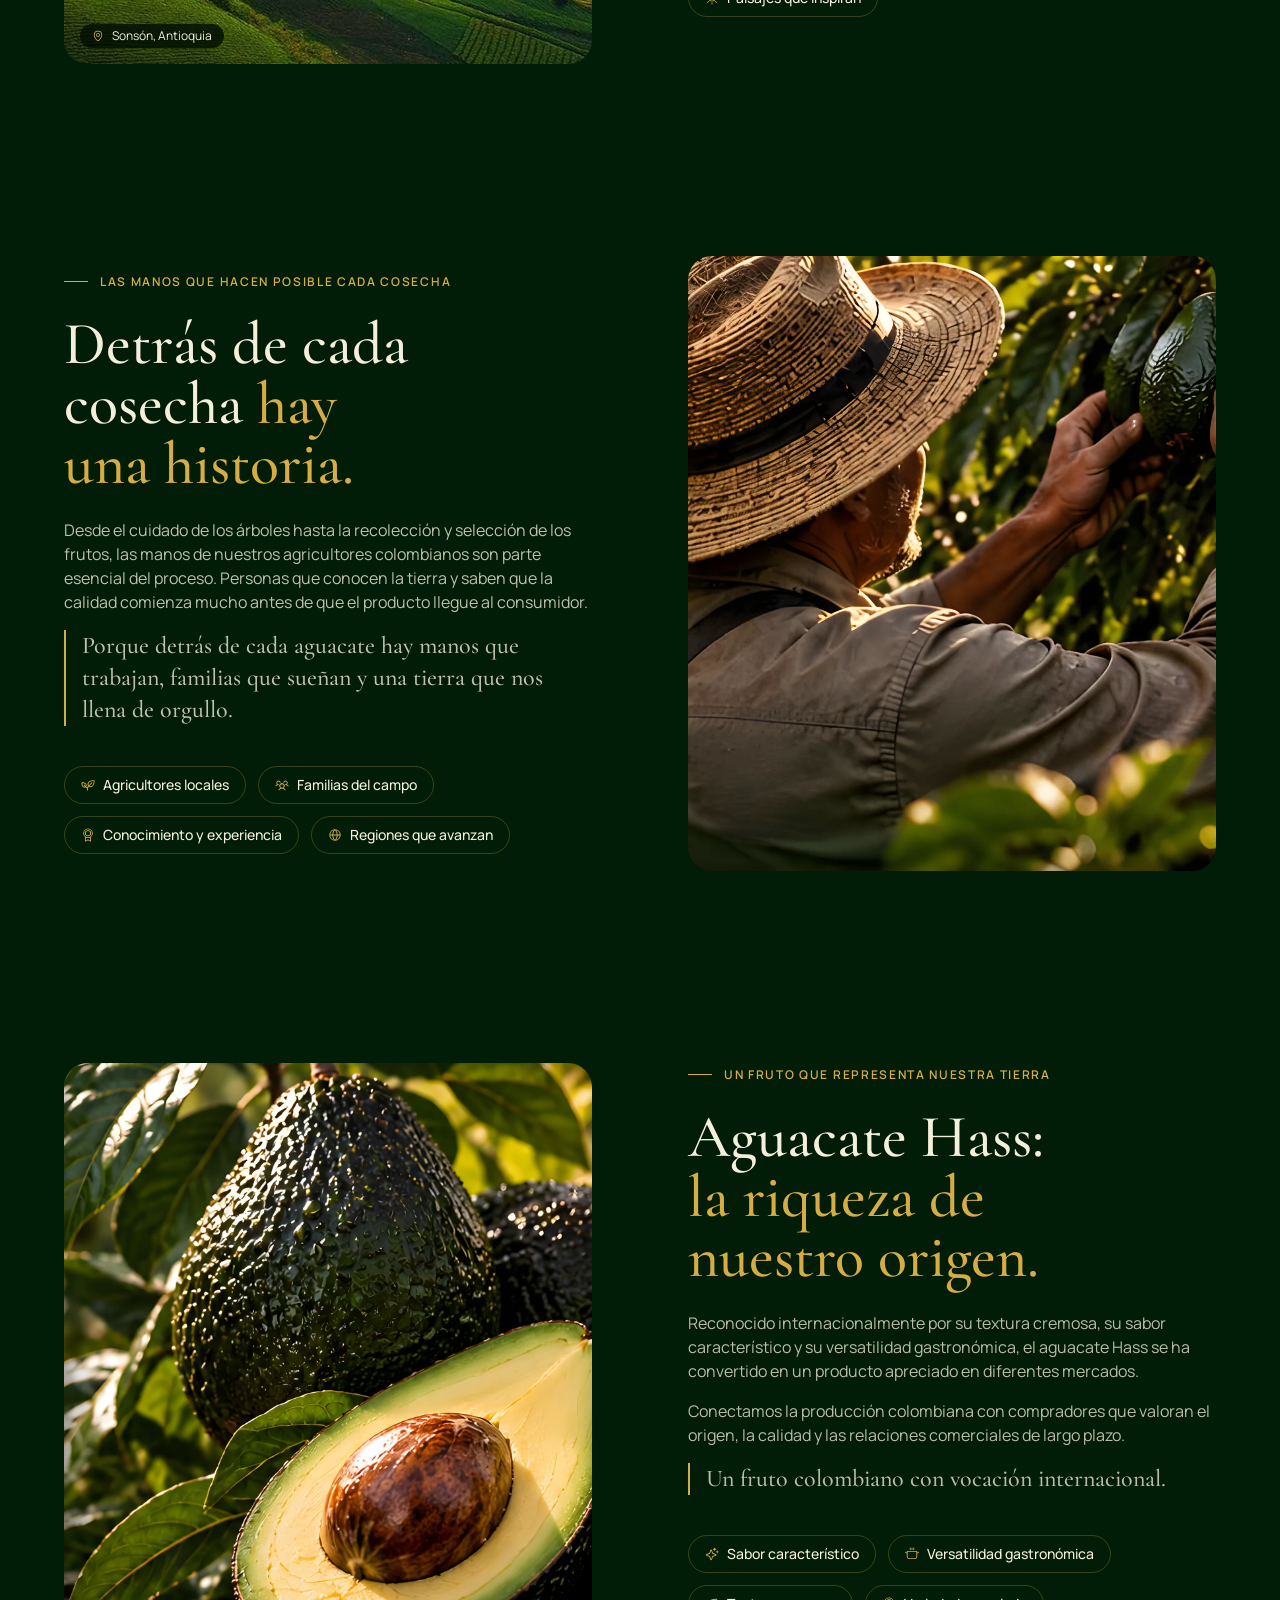
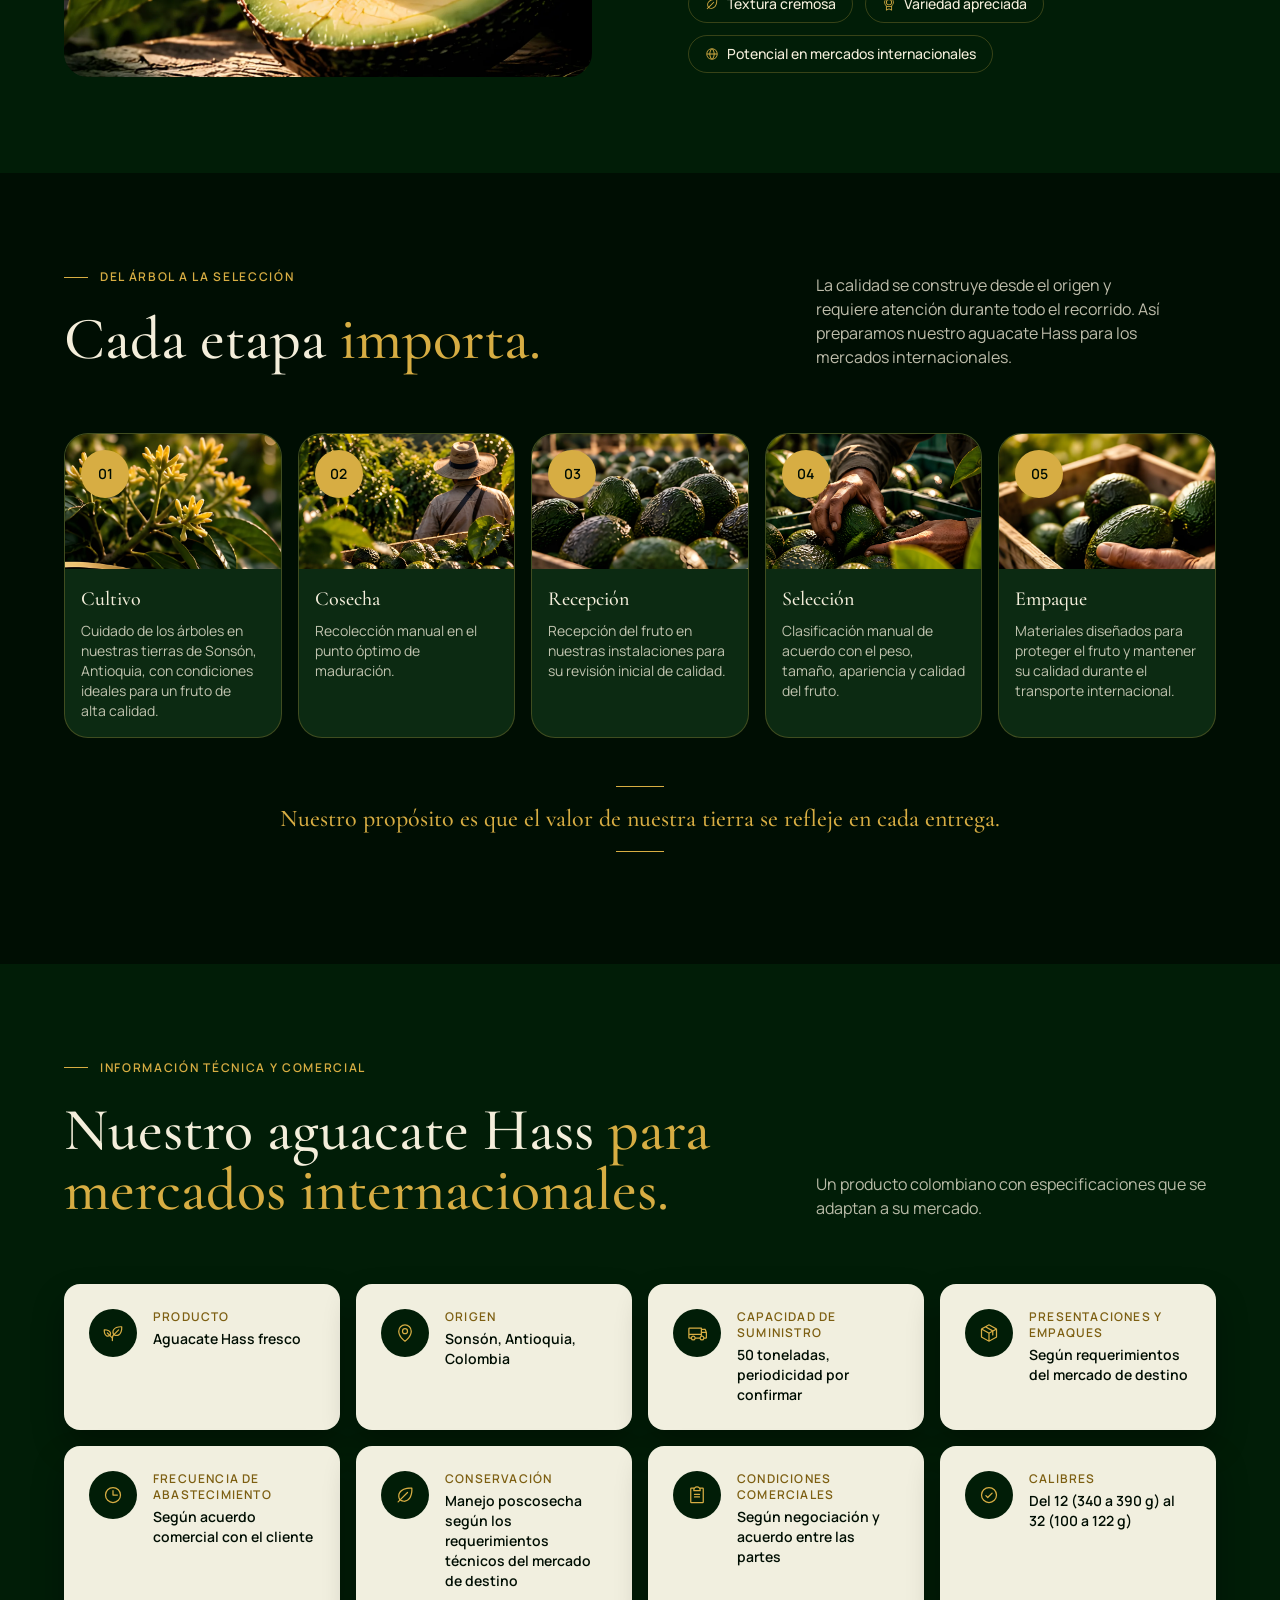
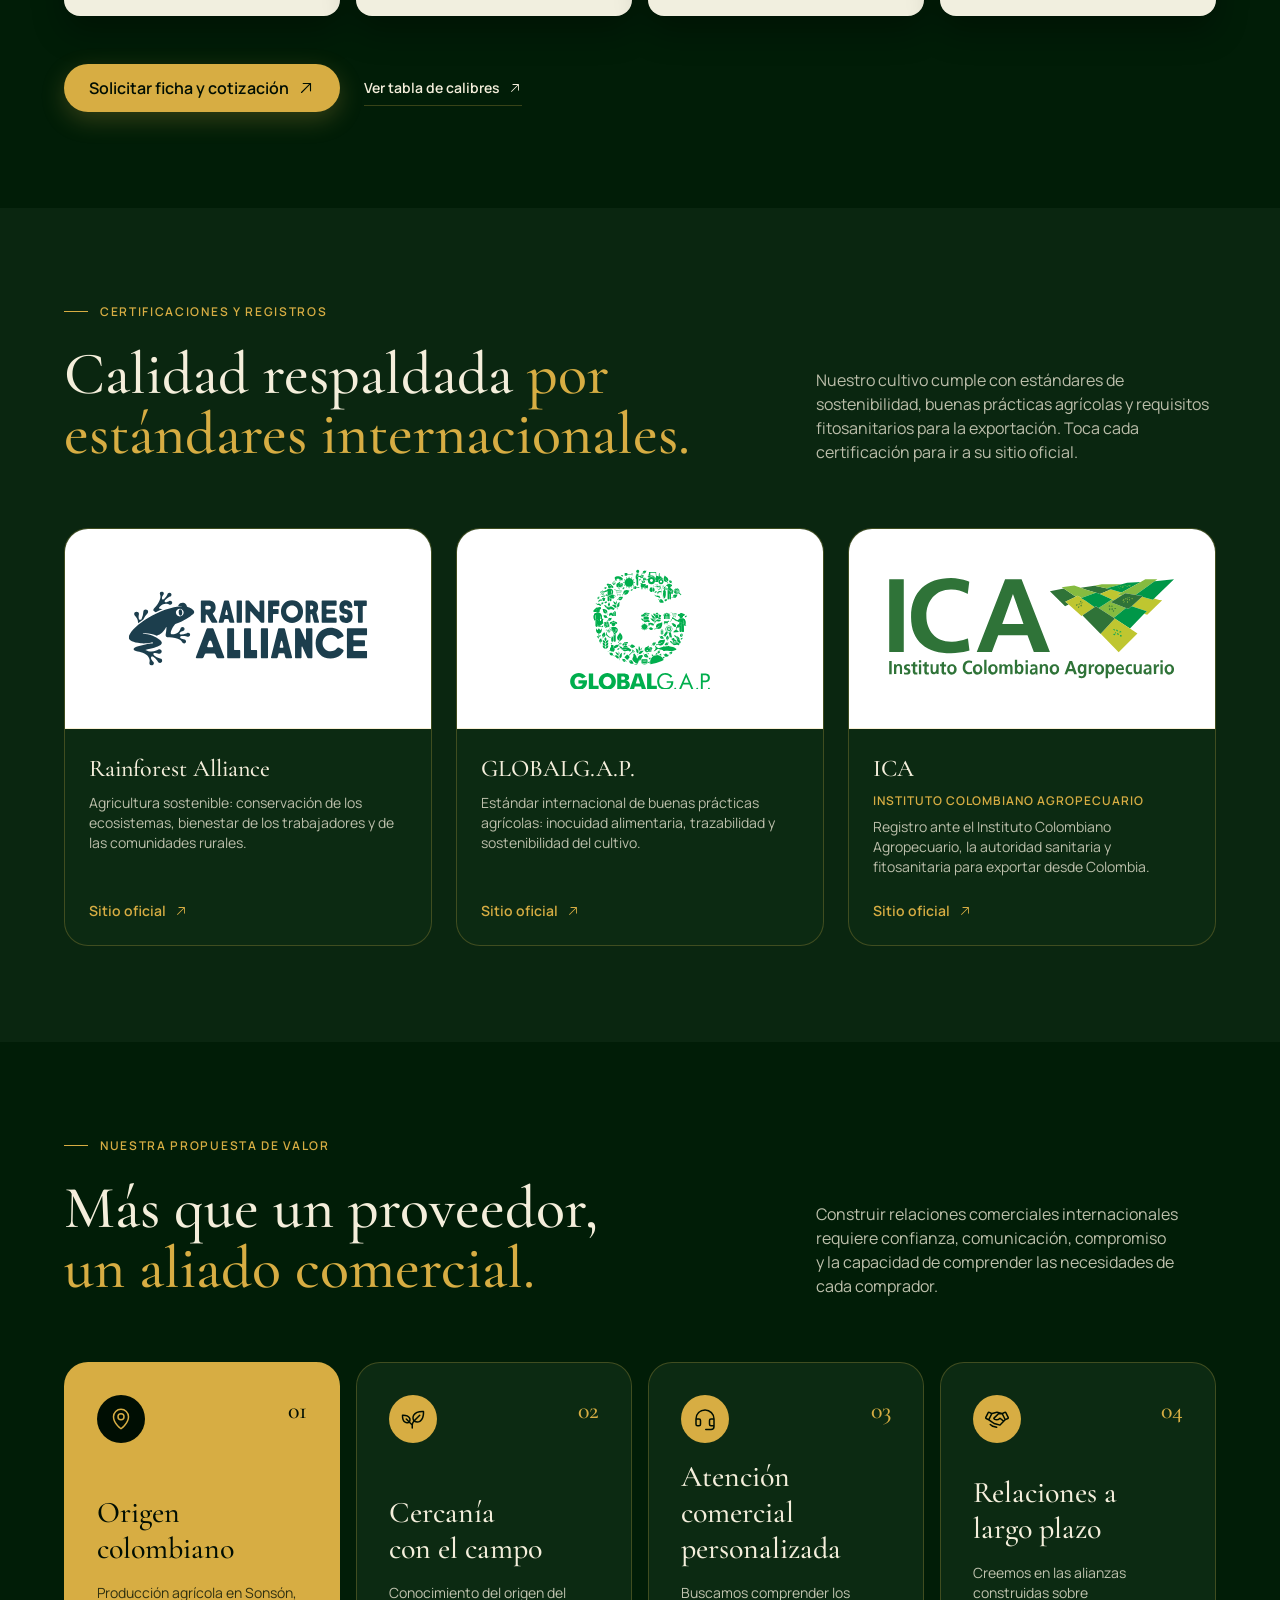
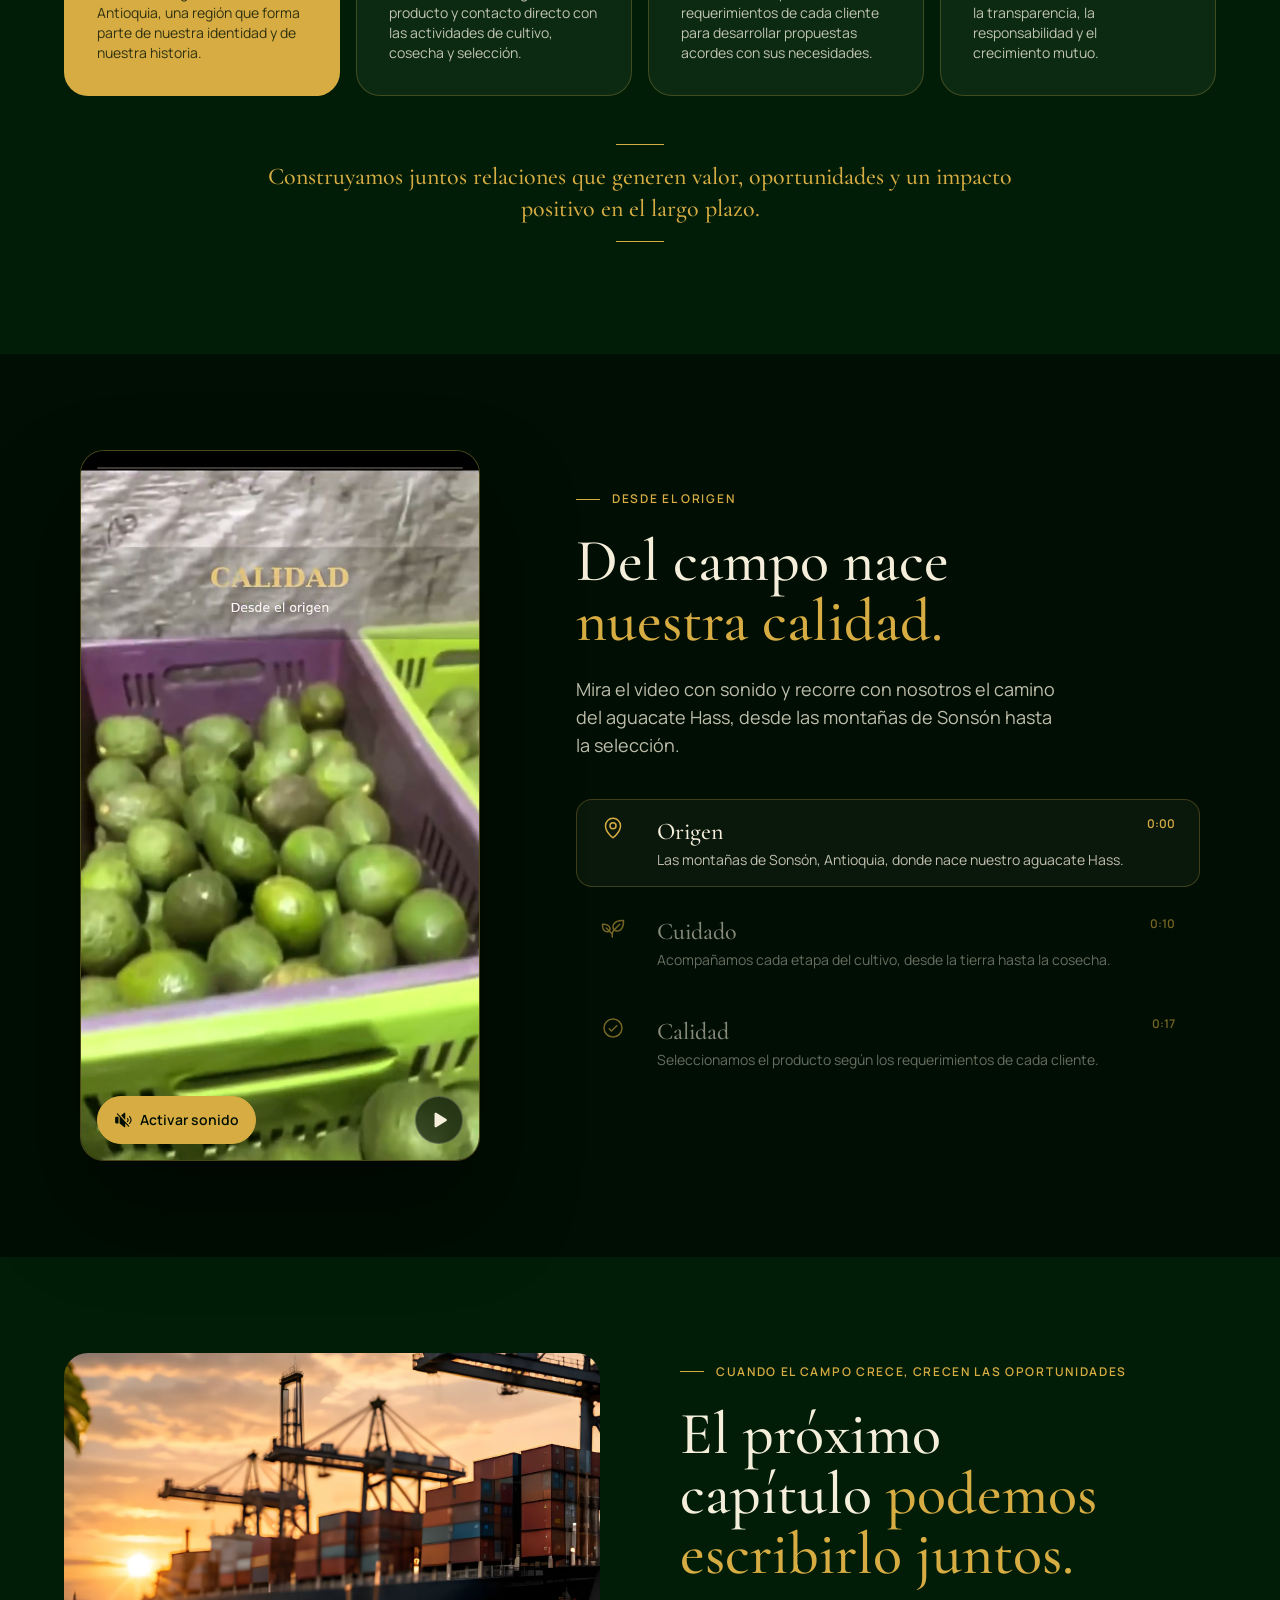
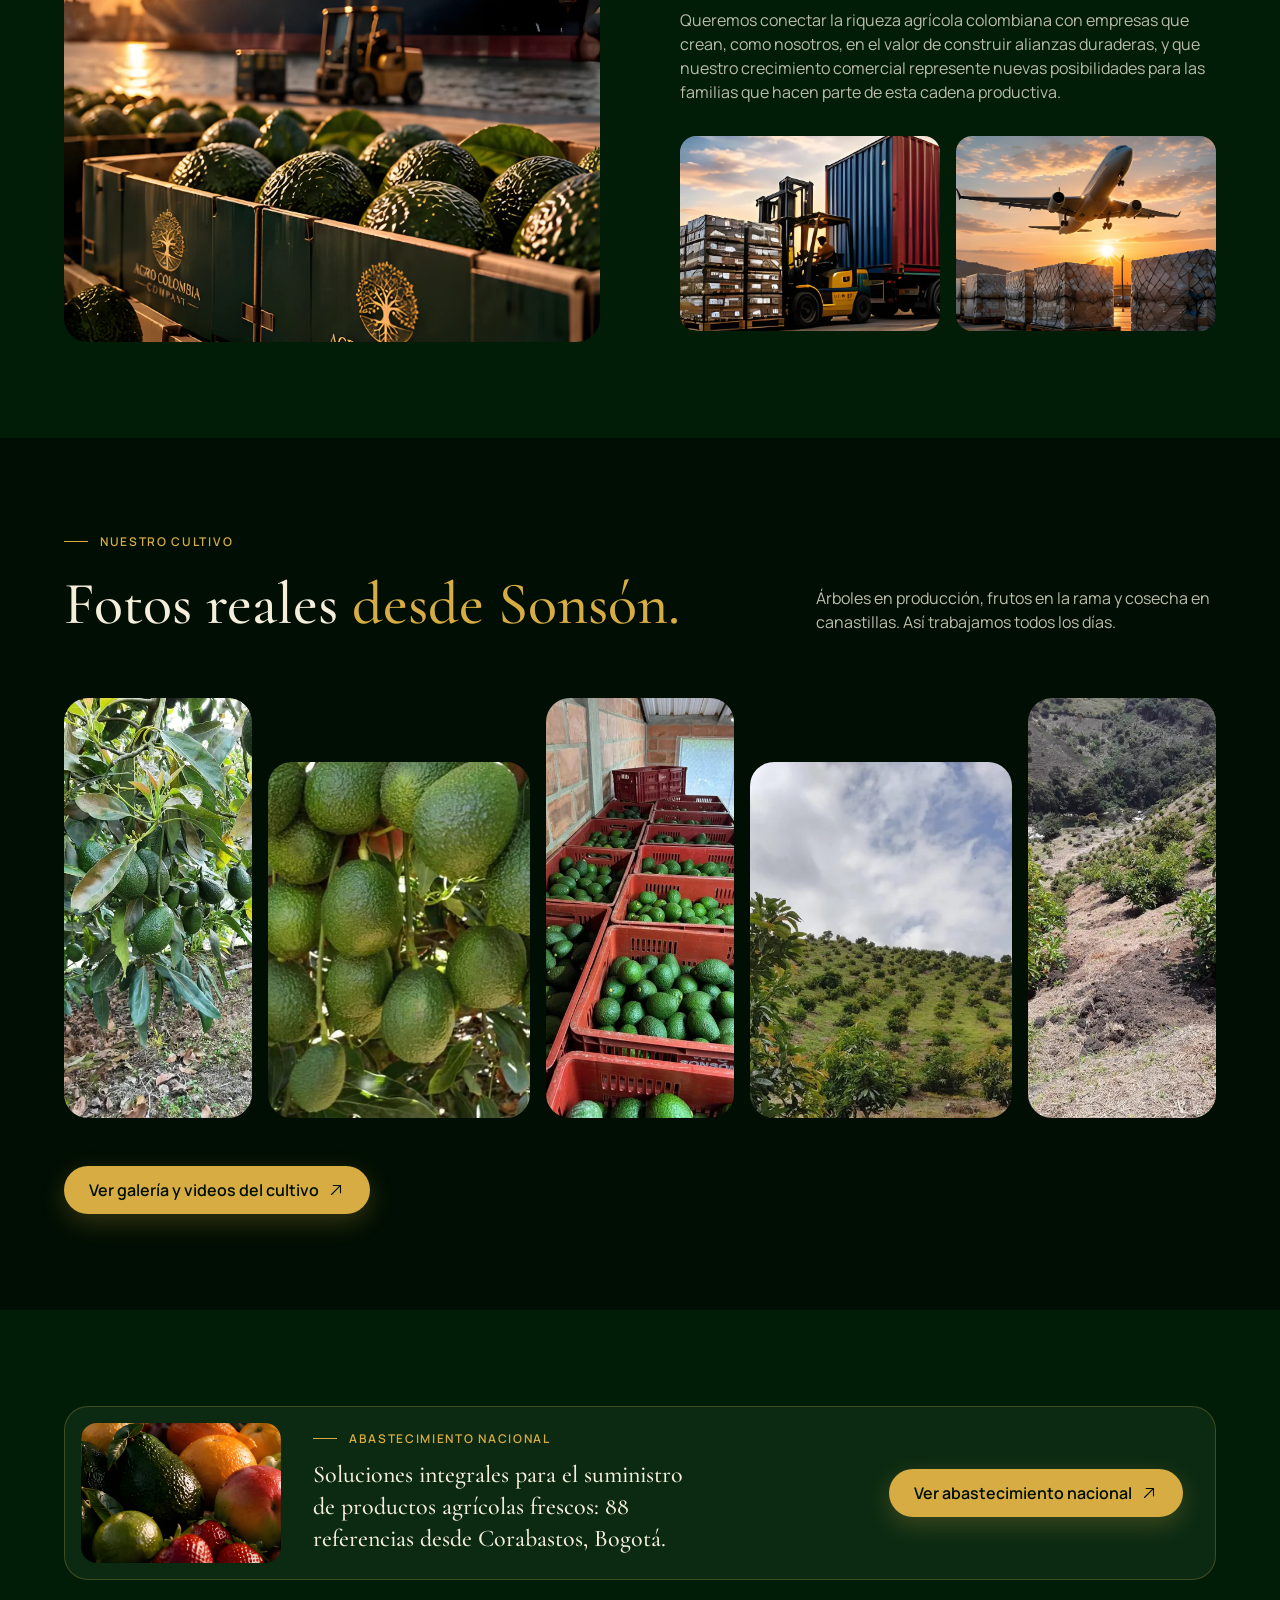
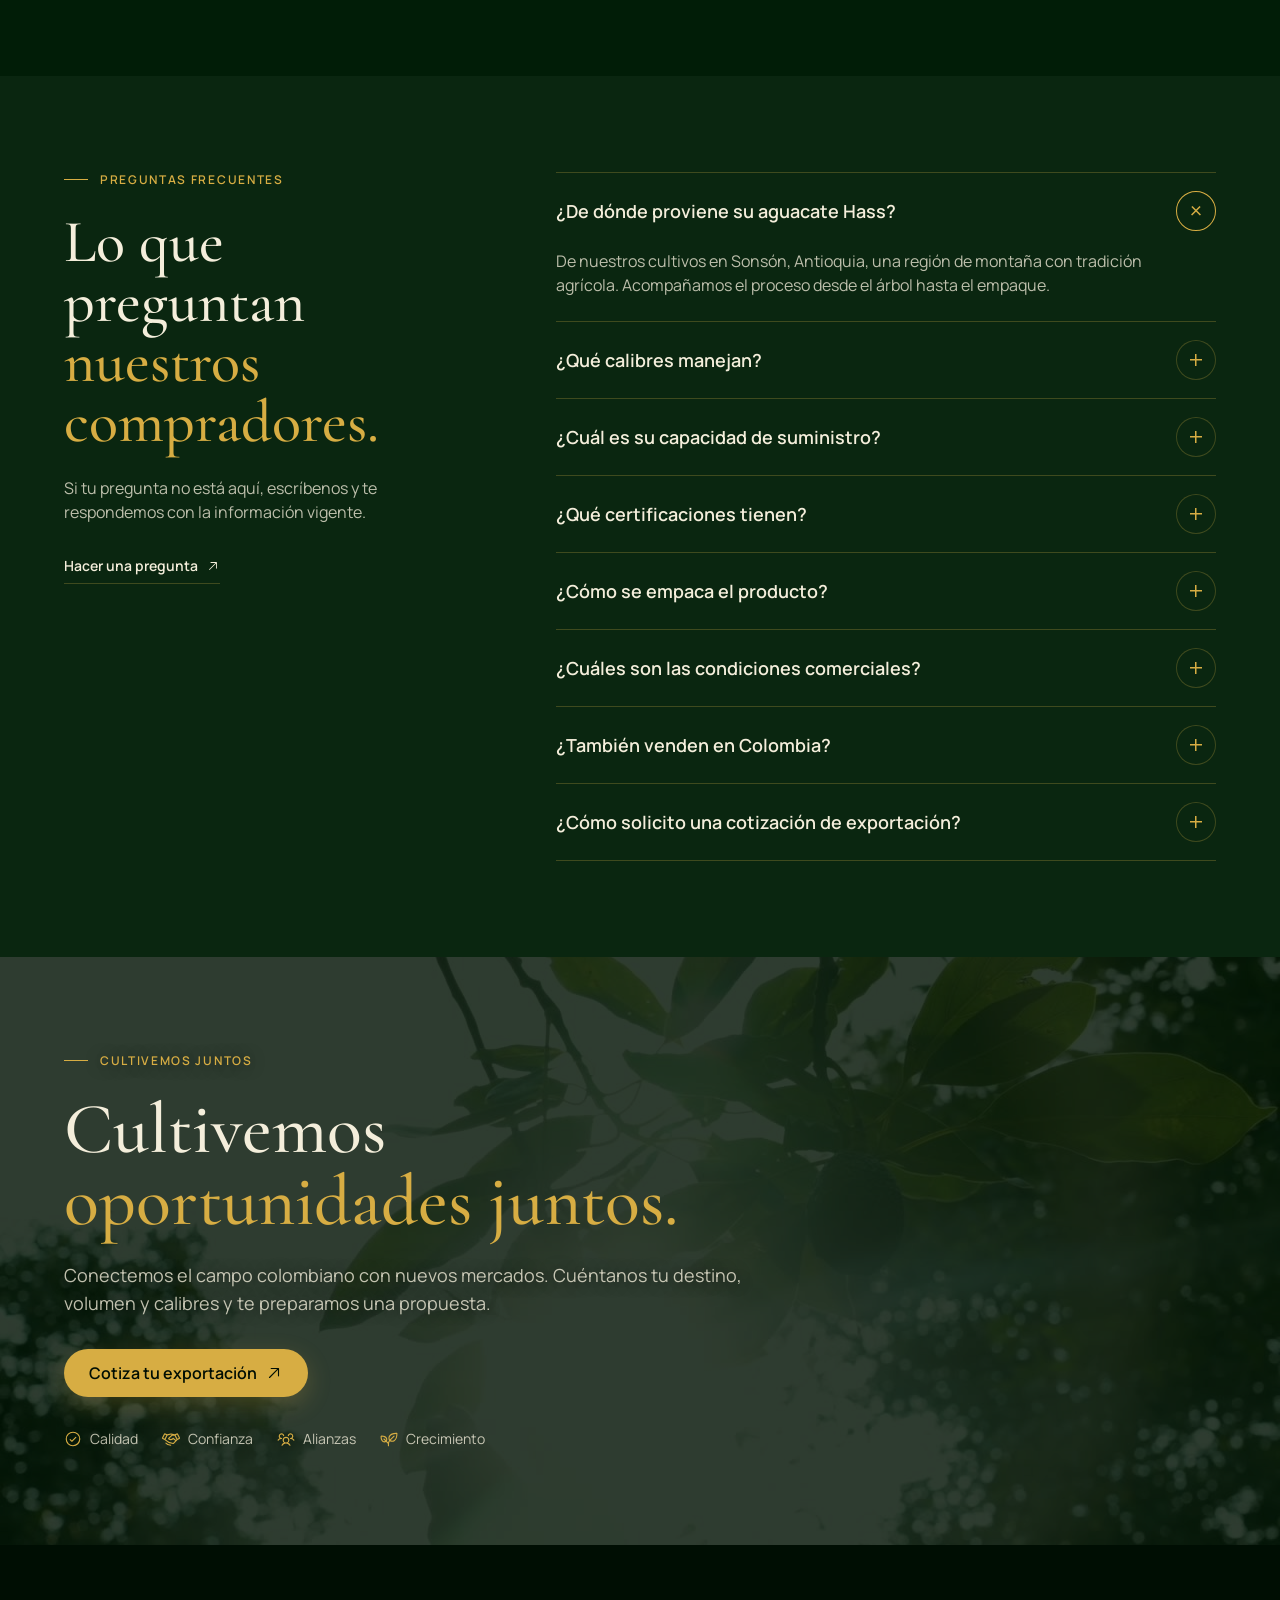
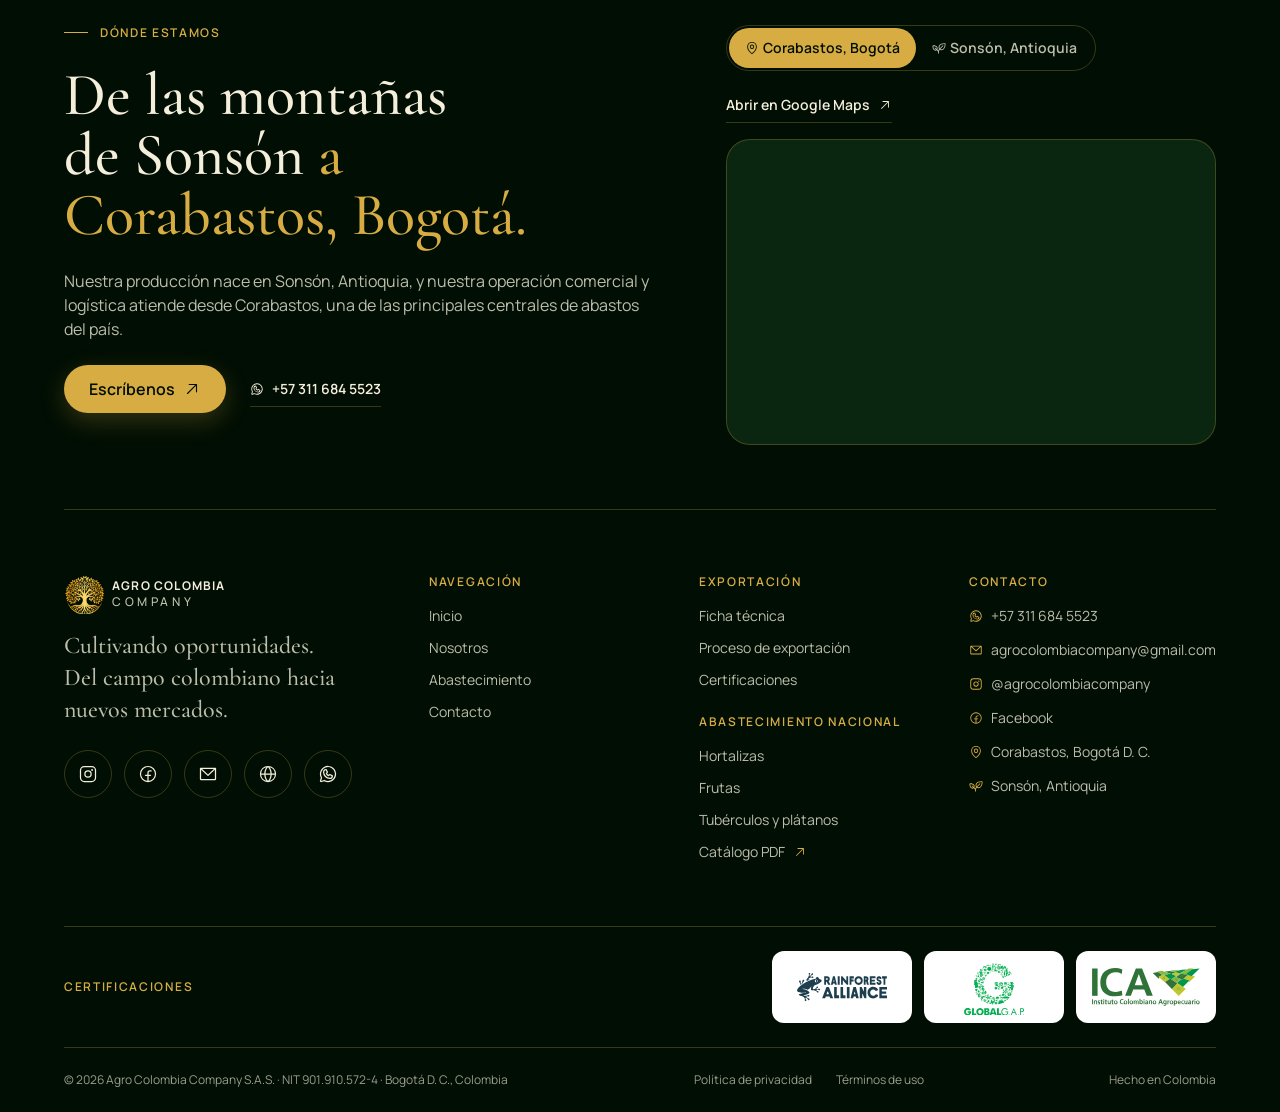
==== commit f0066967: "Nueva imagen de origen, ficha técnica con contraste y ajustes de color - Foto de Sonsón en la secció" ====
--- a/index.html
+++ b/index.html
@@ -3,7 +3,7 @@
 <head>
   <meta charset="utf-8" />
   <meta name="viewport" content="width=device-width, initial-scale=1, viewport-fit=cover" />
-  <title data-en="Agro Colombia Company | Colombian Hass avocado exporter">Agro Colombia Company | Exportadores de aguacate Hass colombiano</title>
+  <title data-en="Agro Colombia Company | Hass avocados and fresh produce">Agro Colombia Company | Aguacate Hass y productos agrícolas frescos</title>
   <meta name="description" content="Aguacate Hass fresco de Sonsón, Antioquia, para mercados internacionales. Certificaciones Rainforest Alliance, GLOBALG.A.P. y registro ICA. Capacidad de 50 toneladas." data-en="Fresh Hass avocados from Sonsón, Antioquia, for international markets. Rainforest Alliance and GLOBALG.A.P. certified, ICA registered. 50 ton supply capacity." />
   <meta name="theme-color" content="#011d07" />
   <link rel="icon" type="image/png" href="assets/imgs/brand/favicon-agrocolombia.png" />
@@ -12,7 +12,7 @@
   <meta property="og:type" content="website" />
   <meta property="og:locale" content="es_CO" />
   <meta property="og:site_name" content="Agro Colombia Company" />
-  <meta property="og:title" content="Agro Colombia Company | Exportadores de aguacate Hass colombiano" />
+  <meta property="og:title" content="Agro Colombia Company | Aguacate Hass y productos agrícolas frescos" />
   <meta property="og:description" content="Aguacate Hass fresco de Sonsón, Antioquia, para mercados internacionales. Certificaciones Rainforest Alliance, GLOBALG.A.P. y registro ICA. Capacidad de 50 toneladas." />
   <meta property="og:url" content="https://www.agrocolombiacompany.com/" />
   <meta property="og:image" content="https://www.agrocolombiacompany.com/assets/imgs/exportacion/mitad-hass.webp" />
@@ -28,8 +28,8 @@
       if (l === 'en') d.setAttribute('lang', 'en');
     })();
   </script>
-  <link rel="stylesheet" href="assets/css/icons.css?v=202610181555" />
-  <link rel="stylesheet" href="site.css?v=202610181555" />
+  <link rel="stylesheet" href="assets/css/icons.css?v=202610191020" />
+  <link rel="stylesheet" href="site.css?v=202610191020" />
   <script type="application/ld+json">{"@context": "https://schema.org", "@type": "Organization", "name": "Agro Colombia Company", "legalName": "Agro Colombia Company S.A.S.", "taxID": "901.910.572-4", "url": "https://www.agrocolombiacompany.com/", "logo": "https://www.agrocolombiacompany.com/assets/imgs/brand/logo-completo.png", "email": "agrocolombiacompany@gmail.com", "telephone": "+57 311 684 5523", "sameAs": ["https://www.instagram.com/agrocolombiacompany/", "https://www.facebook.com/share/1GnSrKpnuH/"], "slogan": "Cultivando oportunidades", "address": {"@type": "PostalAddress", "addressLocality": "Bogotá", "addressRegion": "Bogotá D. C.", "addressCountry": "CO"}, "hasCredential": [{"@type": "EducationalOccupationalCredential", "name": "Rainforest Alliance", "url": "https://www.rainforest-alliance.org/"}, {"@type": "EducationalOccupationalCredential", "name": "GLOBALG.A.P.", "url": "https://www.globalgap.org/"}, {"@type": "EducationalOccupationalCredential", "name": "ICA", "url": "https://www.ica.gov.co/"}], "description": "Productor y exportador colombiano de aguacate Hass de Sonsón, Antioquia, con certificaciones Rainforest Alliance, GLOBALG.A.P. y registro ICA."}</script>
   <script type="application/ld+json">{"@context": "https://schema.org", "@type": "FAQPage", "mainEntity": [{"@type": "Question", "name": "¿De dónde proviene su aguacate Hass?", "acceptedAnswer": {"@type": "Answer", "text": "De nuestros cultivos en Sonsón, Antioquia, una región de montaña con tradición agrícola. Acompañamos el proceso desde el árbol hasta el empaque."}}, {"@type": "Question", "name": "¿Qué calibres manejan?", "acceptedAnswer": {"@type": "Answer", "text": "Del calibre 12 (340 a 390 g) al 32 (100 a 122 g). La tabla completa de pesos está en la sección Abastecimiento nacional."}}, {"@type": "Question", "name": "¿Cuál es su capacidad de suministro?", "acceptedAnswer": {"@type": "Answer", "text": "Contamos con una capacidad de suministro de 50 toneladas. La periodicidad se define según el acuerdo comercial con cada cliente."}}, {"@type": "Question", "name": "¿Qué certificaciones tienen?", "acceptedAnswer": {"@type": "Answer", "text": "Contamos con certificación Rainforest Alliance, certificación GLOBALG.A.P. y registro ante el ICA, Instituto Colombiano Agropecuario."}}, {"@type": "Question", "name": "¿Cómo se empaca el producto?", "acceptedAnswer": {"@type": "Answer", "text": "Las presentaciones y empaques se definen según los requerimientos del mercado de destino, con materiales que protegen el fruto durante el transporte internacional."}}, {"@type": "Question", "name": "¿Cuáles son las condiciones comerciales?", "acceptedAnswer": {"@type": "Answer", "text": "Se definen por negociación y acuerdo entre las partes. Cuéntanos tu mercado de destino y volumen para preparar una propuesta."}}, {"@type": "Question", "name": "¿También venden en Colombia?", "acceptedAnswer": {"@type": "Answer", "text": "Sí. Desde Corabastos, Bogotá, distribuimos 88 referencias de frutas, hortalizas, tubérculos y plátanos. Puedes verlas en la sección Abastecimiento nacional."}}, {"@type": "Question", "name": "¿Cómo solicito una cotización de exportación?", "acceptedAnswer": {"@type": "Answer", "text": "Escríbenos por WhatsApp, correo o el formulario de contacto con el mercado de destino, el volumen, los calibres y la frecuencia que necesitas."}}]}</script>
 </head>
@@ -174,11 +174,11 @@
         <p class="reveal">Cada cosecha representa el trabajo de nuestra tierra. Cada nuevo mercado es una oportunidad para llevar ese esfuerzo más lejos.</p>
         <a class="text-link reveal" href="nosotros.html">Conoce nuestra historia <i class="icon icon-arrow-up-right" aria-hidden="true"></i></a>
       </div>
-      <img class="manifesto-figure" src="assets/imgs/brand/aguacate-hass-rama.svg?v=202610181555" alt="" aria-hidden="true" />
+      <img class="manifesto-figure" src="assets/imgs/brand/aguacate-hass-rama.svg?v=202610191020" alt="" aria-hidden="true" />
     </section>
 
     <section class="section editorial-split" id="origen">
-      <figure class="editorial-media reveal"><img src="assets/imgs/exportacion/valle-niebla.webp" alt="Montañas de Sonsón, Antioquia, cubiertas de niebla" loading="lazy" /><figcaption><i class="icon icon-map-pin" aria-hidden="true"></i>Sonsón, Antioquia</figcaption></figure>
+      <figure class="editorial-media reveal"><img src="assets/imgs/exportacion/origen-sonson.webp" style="object-position: 18% 50%" alt="Montañas y cultivos de Sonsón, Antioquia" loading="lazy" /><figcaption><i class="icon icon-map-pin" aria-hidden="true"></i>Sonsón, Antioquia</figcaption></figure>
       <div class="editorial-copy">
         <p class="eyebrow reveal">Nuestro origen</p>
         <h2 class="h-section reveal" style="--d:1">Todo comienza <em>en nuestra tierra.</em></h2>
@@ -377,7 +377,7 @@
     <button class="lightbox-nav is-next icon-button" type="button" data-lightbox-next aria-label="Siguiente"><i class="icon icon-arrow-right" aria-hidden="true"></i></button>
   </dialog>
   <button class="to-top" type="button" data-to-top aria-label="Volver arriba"><i class="icon icon-arrow-down" aria-hidden="true"></i></button>
-  <script src="assets/js/i18n.js?v=202610181555"></script>
-  <script src="site.js?v=202610181555"></script>
+  <script src="assets/js/i18n.js?v=202610191020"></script>
+  <script src="site.js?v=202610191020"></script>
 </body>
 </html>
--- a/site.css
+++ b/site.css
@@ -492,7 +492,7 @@
 @media (hover: hover) and (pointer: fine) { .values-row li:hover { border-color: var(--gold); background: rgba(215, 173, 67, .1); } }
 
 .route-band { display: grid; grid-template-columns: 1fr auto 1fr; align-items: center; gap: var(--sp-400); padding: var(--sp-600); border: 1px solid var(--line); border-radius: var(--r-3xl); }
-.route-band b { display: block; margin-bottom: var(--sp-50); color: var(--gold); font-size: var(--text-xs); line-height: var(--lh-xs); letter-spacing: .12em; text-transform: uppercase; }
+.route-band b { display: block; margin-bottom: var(--sp-50); color: var(--accent); font-size: var(--text-xs); line-height: var(--lh-xs); letter-spacing: .12em; text-transform: uppercase; }
 .route-band strong { font: 500 var(--text-3xl)/var(--lh-3xl) var(--font-display); }
 .route-band p { margin-top: var(--sp-50); color: var(--muted); font-size: var(--text-sm); line-height: var(--lh-sm); }
 .route-line { position: relative; width: clamp(64px, 14vw, 200px); height: 2px; background: repeating-linear-gradient(90deg, var(--gold) 0 8px, transparent 8px 16px); background-size: 16px 2px; animation: route 900ms linear infinite; }
@@ -754,7 +754,7 @@
 html.lightbox-open { overflow: hidden; }
 
 /* WhatsApp */
-.whatsapp-float { position: fixed; z-index: 45; right: var(--sp-300); bottom: max(var(--sp-300), env(safe-area-inset-bottom)); display: inline-flex; align-items: center; height: 56px; padding: 4px; border-radius: var(--r-full); color: #fff; background: #1f9e57; box-shadow: 0 10px 28px rgba(0, 0, 0, .3); transition: transform 300ms var(--ease-out), background-color 240ms var(--ease-out), box-shadow 300ms var(--ease-out); animation: wa-in 800ms 1200ms var(--ease-out) both; }
+.whatsapp-float { position: fixed; z-index: 45; right: var(--sp-300); bottom: max(var(--sp-300), env(safe-area-inset-bottom)); display: inline-flex; align-items: center; height: 56px; padding: 4px; border-radius: var(--r-full); color: #fff; background: #15803d; box-shadow: 0 10px 28px rgba(0, 0, 0, .3); transition: transform 300ms var(--ease-out), background-color 240ms var(--ease-out), box-shadow 300ms var(--ease-out); animation: wa-in 800ms 1200ms var(--ease-out) both; }
 @keyframes wa-in { from { opacity: 0; transform: translateY(var(--sp-400)) scale(.9); } }
 .whatsapp-float-icon { position: relative; display: grid; place-items: center; width: var(--sp-600); height: var(--sp-600); border-radius: var(--r-full); font-size: 26px; }
 .whatsapp-float-icon::after { content: ''; position: absolute; inset: -4px; border-radius: inherit; animation: wa-ping 2600ms var(--ease-in-out) infinite; }
@@ -764,13 +764,13 @@
 .whatsapp-float:active { transform: scale(.94); }
 .whatsapp-float:focus-visible .whatsapp-float-text { max-width: 220px; padding: 0 var(--sp-200) 0 var(--sp-50); opacity: 1; }
 .to-top { right: calc(var(--sp-300) + 4px); bottom: calc(max(var(--sp-300), env(safe-area-inset-bottom)) + 68px); }
-.button-whatsapp { color: #fff; background: #1f9e57; box-shadow: 0 8px 24px rgba(31, 158, 87, .28); }
-.channel.is-whatsapp > .icon:first-child { color: #fff; background-color: #1f9e57; }
+.button-whatsapp { color: #fff; background: #15803d; box-shadow: 0 8px 24px rgba(21, 128, 61, .3); }
+.channel.is-whatsapp > .icon:first-child { color: #fff; background-color: #15803d; }
 .form-actions { display: flex; flex-wrap: wrap; gap: var(--sp-100); }
 @media (hover: hover) and (pointer: fine) {
-  .whatsapp-float:hover { background: #17864a; transform: translateY(-2px); box-shadow: 0 16px 36px rgba(0, 0, 0, .35); }
+  .whatsapp-float:hover { background: #116632; transform: translateY(-2px); box-shadow: 0 16px 36px rgba(0, 0, 0, .35); }
   .whatsapp-float:hover .whatsapp-float-text { max-width: 220px; padding: 0 var(--sp-200) 0 var(--sp-50); opacity: 1; }
-  .button-whatsapp:hover { background: #17864a; transform: translateY(-2px); }
+  .button-whatsapp:hover { background: #116632; transform: translateY(-2px); }
 }
 
 @media (max-width: 1099px) {
@@ -866,7 +866,25 @@
 .spec-card .value-icon { display: grid; place-items: center; flex: none; width: var(--sp-600); height: var(--sp-600); border-radius: var(--r-full); color: var(--forest-deep); background: var(--gold); font-size: var(--text-xl); }
 .spec-card small { display: block; margin-bottom: var(--sp-50); color: var(--accent); font-size: var(--text-xs); line-height: var(--lh-xs); font-weight: 600; letter-spacing: .1em; text-transform: uppercase; }
 .spec-card strong { display: block; font-size: var(--text-sm); line-height: var(--lh-sm); font-weight: 600; }
-@media (hover: hover) and (pointer: fine) { .spec-card:hover { border-color: var(--gold); transform: translateY(-3px); } }
+/* Tarjetas de ficha técnica: verde en tema claro, crema en tema oscuro */
+.spec-card { position: relative; overflow: hidden; isolation: isolate; color: var(--cream); border-color: rgba(215, 173, 67, .22); background: var(--forest); box-shadow: 0 16px 32px rgba(1, 29, 7, .14); transition: border-color 300ms var(--ease-out), transform 500ms var(--ease-out), box-shadow 500ms var(--ease-out); }
+.spec-card small { color: var(--gold); }
+.spec-card strong { color: var(--cream); }
+.spec-card::before { content: ''; position: absolute; inset: 0 0 auto; height: 3px; background: var(--gold); transform: scaleX(0); transform-origin: left; transition: transform 600ms var(--ease-out); }
+.spec-card::after { content: ''; position: absolute; z-index: -1; right: -40%; bottom: -60%; width: 80%; aspect-ratio: 1; border-radius: var(--r-full); background: rgba(215, 173, 67, .14); filter: blur(24px); opacity: 0; transition: opacity 500ms var(--ease-out), transform 700ms var(--ease-out); }
+.spec-card .value-icon { transition: transform 500ms var(--ease-out), background-color 300ms var(--ease-out); }
+[data-theme="dark"] .spec-card { color: var(--forest-deep); border-color: transparent; background: var(--bone); box-shadow: 0 16px 32px rgba(0, 0, 0, .3); }
+[data-theme="dark"] .spec-card small { color: #7d5f12; }
+[data-theme="dark"] .spec-card strong { color: var(--forest-deep); }
+[data-theme="dark"] .spec-card .value-icon { color: var(--gold); background: var(--forest); }
+[data-theme="dark"] .spec-card::after { background: rgba(1, 29, 7, .1); }
+@media (hover: hover) and (pointer: fine) {
+  .spec-card:hover { border-color: var(--gold); transform: translateY(-6px); box-shadow: 0 28px 48px rgba(1, 29, 7, .28); }
+  .spec-card:hover::before { transform: scaleX(1); }
+  .spec-card:hover::after { opacity: 1; transform: translate(-20%, -20%); }
+  .spec-card:hover .value-icon { transform: rotate(-12deg) scale(1.08); }
+}
+.spec-card:active { transform: scale(.98); }
 
 /* Certificaciones */
 .cert-grid { display: grid; grid-template-columns: repeat(3, 1fr); gap: var(--sp-300); }
@@ -974,3 +992,8 @@
   .pull-quote { font-size: var(--text-xl); line-height: var(--lh-xl); }
 }
 @media (prefers-reduced-motion: reduce) { .hero-scroll + .brand-pillars { margin-top: 0; } }
+
+/* Legibilidad de textos sobre fotografía */
+.category-card h3, .category-card p, .category-card .card-link, .sector-card span, .video-meta, .hero-intro, .page-hero .lead, .closing-copy > p { text-shadow: 0 1px 14px rgba(0, 0, 0, .55); }
+.category-card img { opacity: .4; }
+.sector-card::after { background: rgba(0, 14, 3, .46); }
